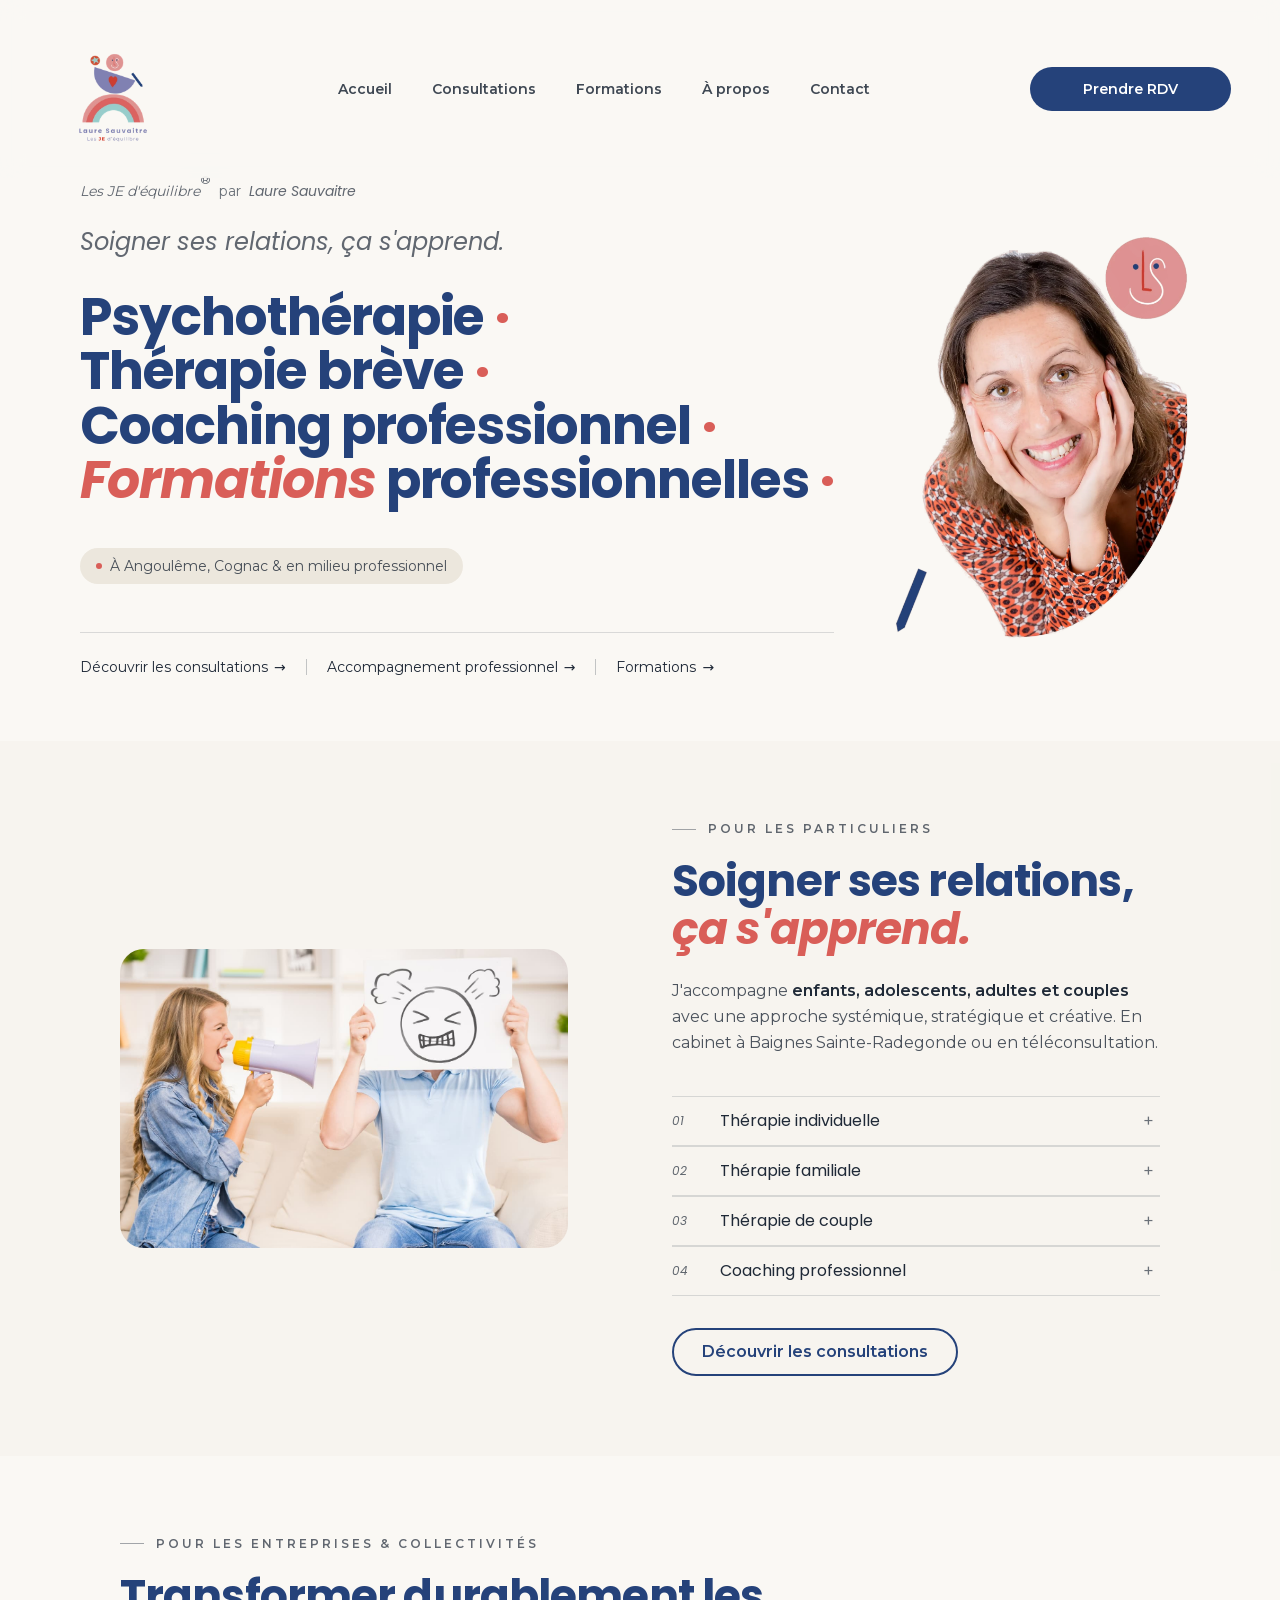
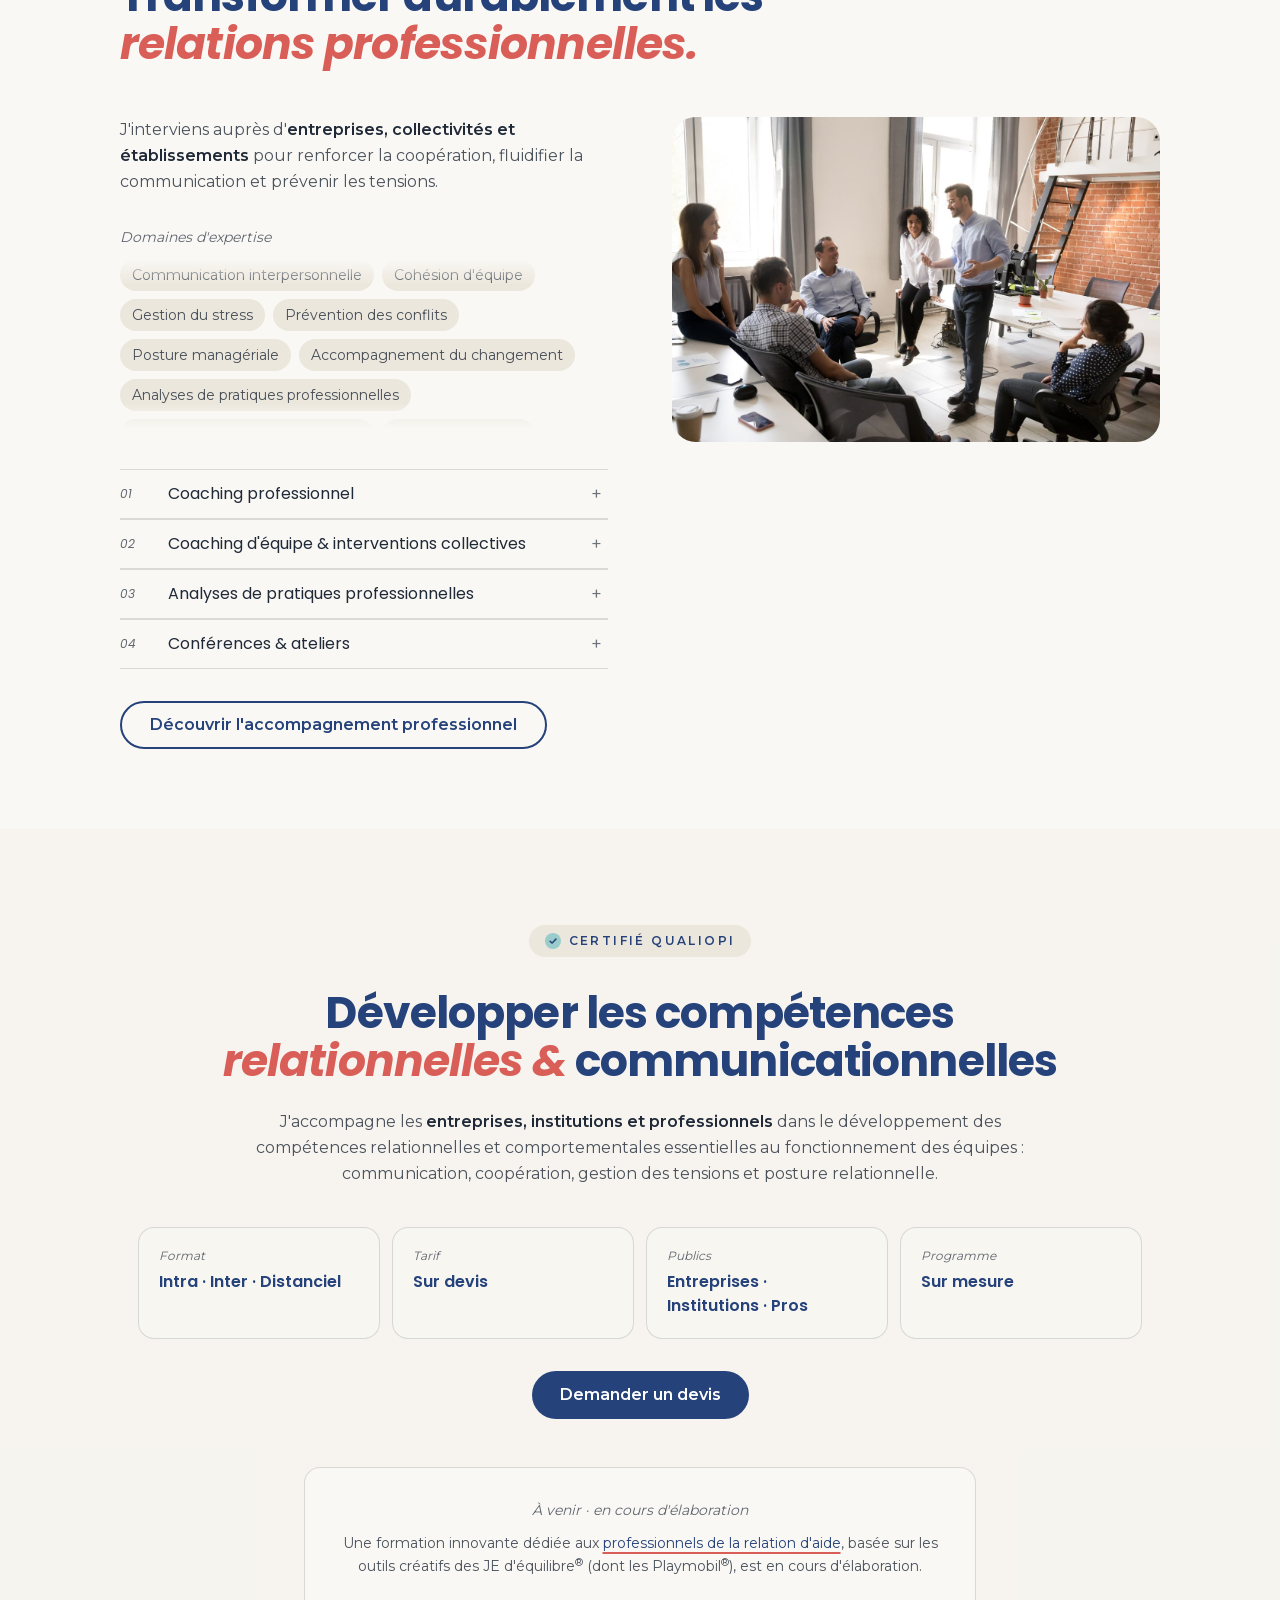
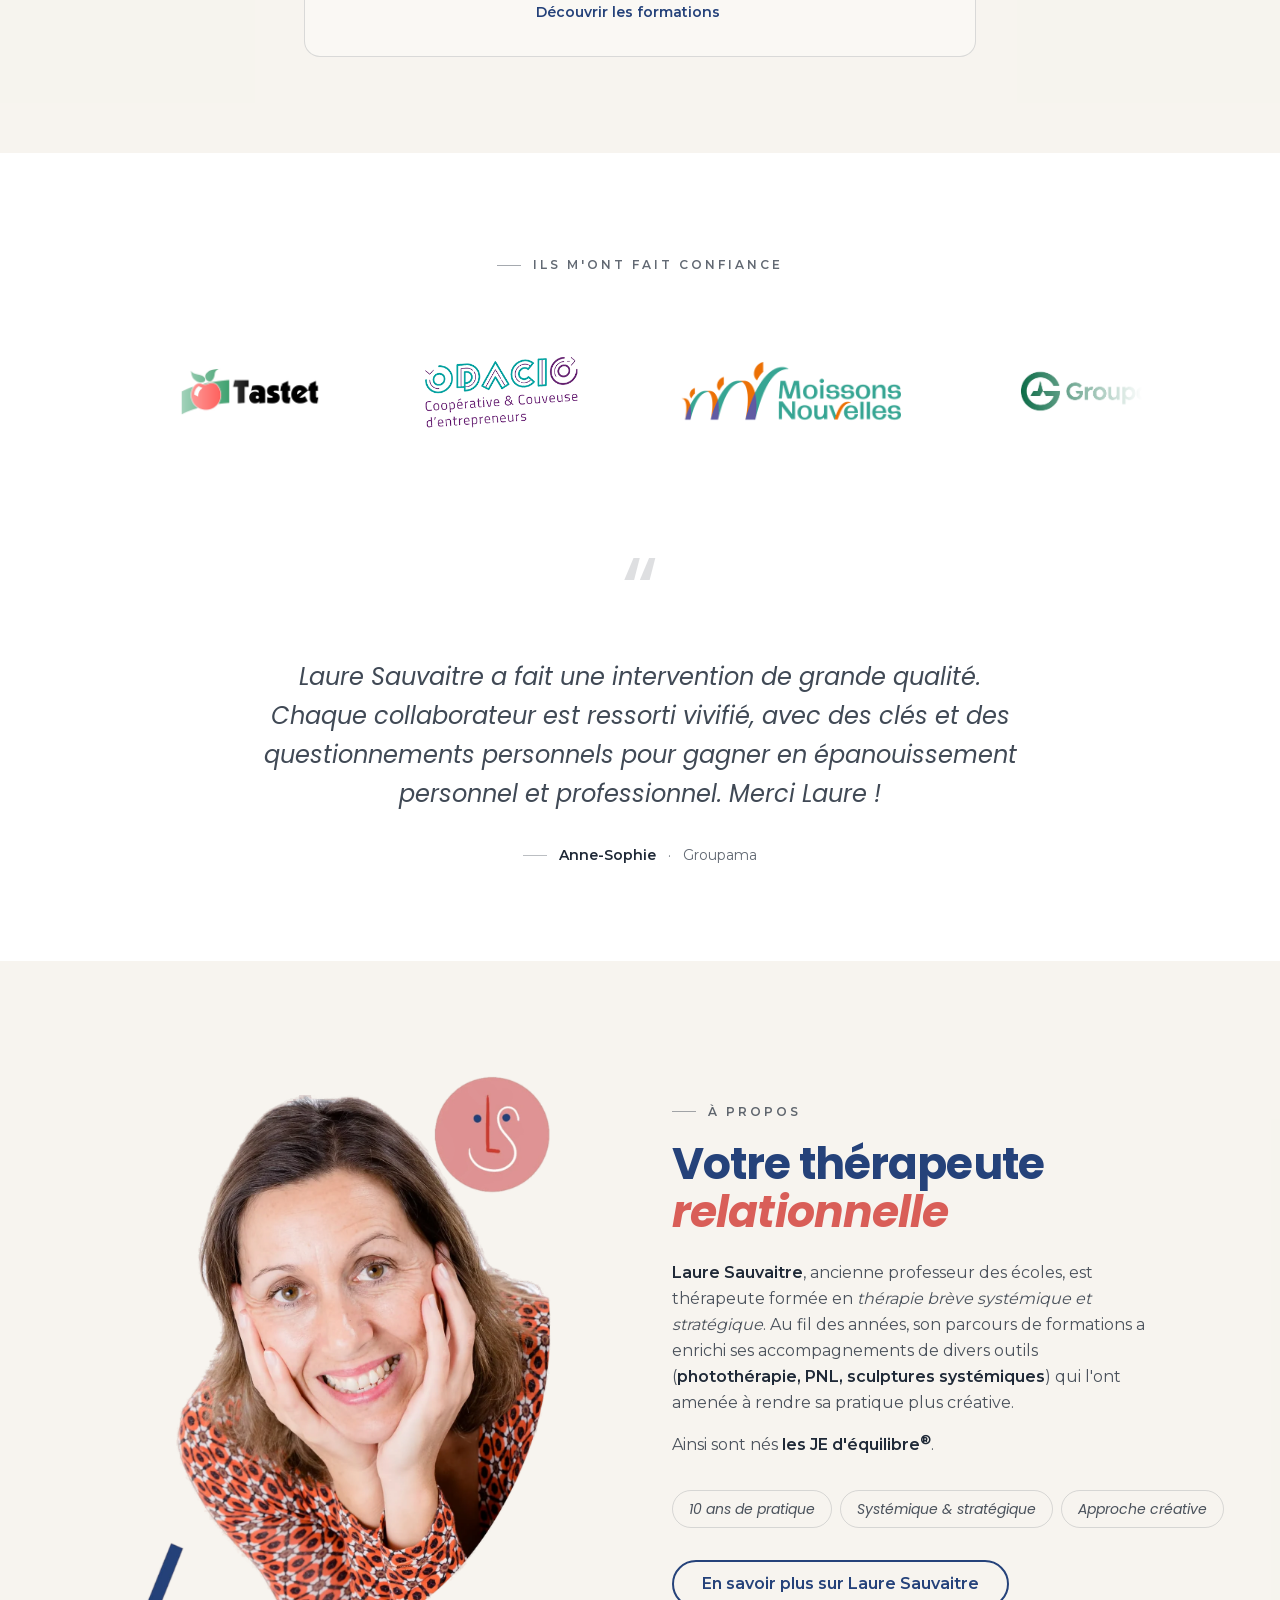
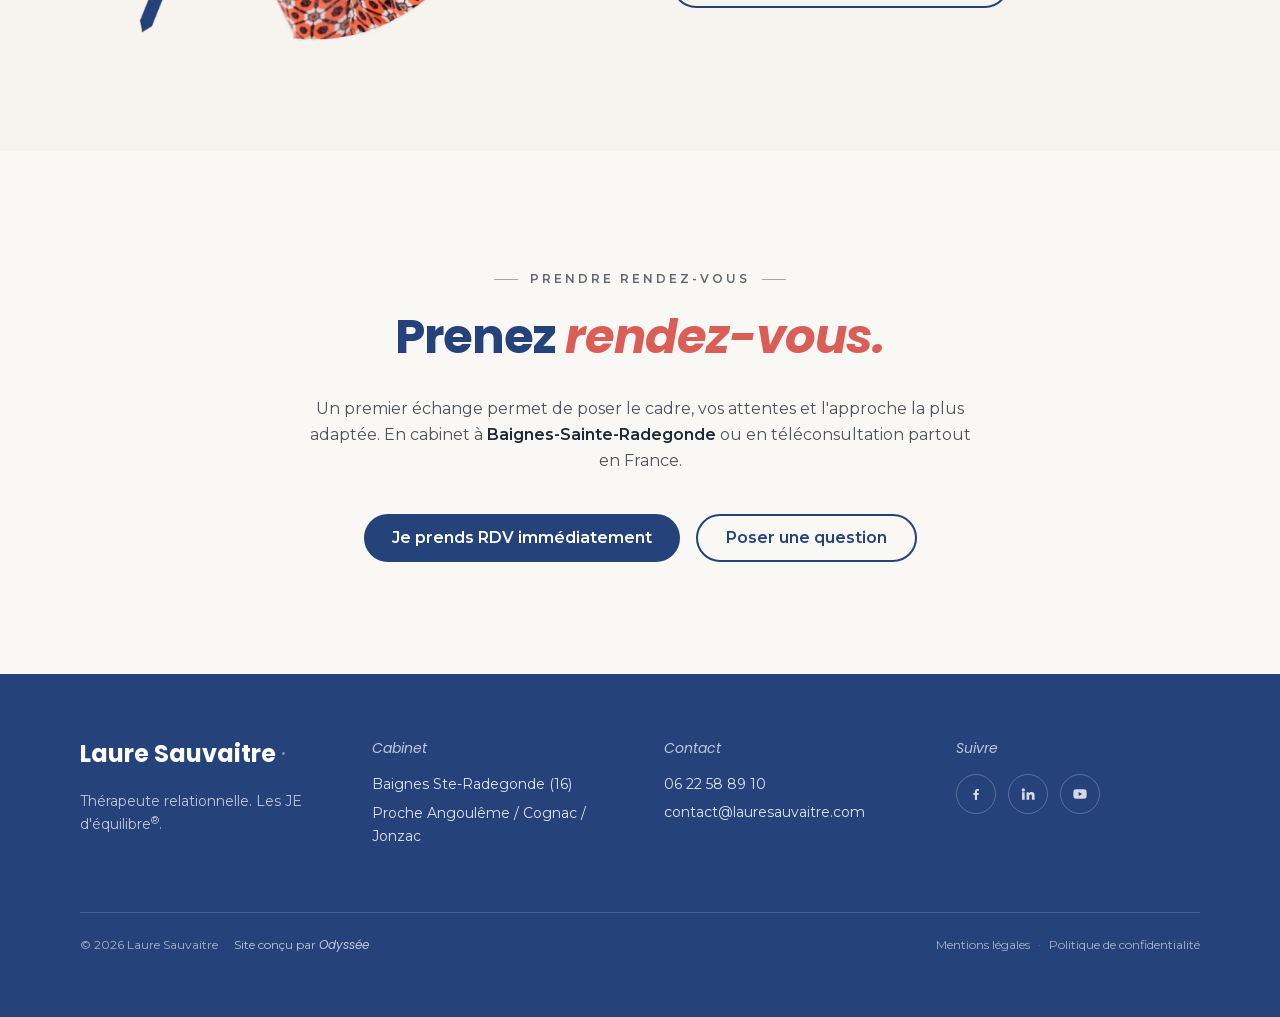
==== index.html @ 85538a30 "seo: fichier clé IndexNow" ====
<!DOCTYPE html><html lang="fr" class="poppins_9fc342ce-module__eHRihq__variable montserrat_749a012d-module__NJFDTW__variable h-full antialiased"><head><meta charSet="utf-8"/><meta name="viewport" content="width=device-width, initial-scale=1"/><link rel="preload" href="/_next/static/media/47fe1b7cd6e6ed85-s.p.0~mcdl10zdfb3.woff2" as="font" crossorigin="" type="font/woff2"/><link rel="preload" href="/_next/static/media/6aac95a85db691f1-s.p.0qkjcfd5a90c2.woff2" as="font" crossorigin="" type="font/woff2"/><link rel="preload" href="/_next/static/media/829ba4228c966254-s.p.0ub.k0om~_-xi.woff2" as="font" crossorigin="" type="font/woff2"/><link rel="preload" href="/_next/static/media/a218039a3287bcfd-s.p.17-1enzs_j91b.woff2" as="font" crossorigin="" type="font/woff2"/><link rel="preload" href="/_next/static/media/b06c83c7cc676c09-s.p.15p9cfi8srt_k.woff2" as="font" crossorigin="" type="font/woff2"/><link rel="preload" href="/_next/static/media/b6620be20ad708dd-s.p.15glw.3ya746x.woff2" as="font" crossorigin="" type="font/woff2"/><link rel="preload" href="/_next/static/media/e2334d715941921e-s.p.12skym0rqknxy.woff2" as="font" crossorigin="" type="font/woff2"/><link rel="preload" href="/_next/static/media/e8f2fbee2754df70-s.p.0fzkl03jw-sdz.woff2" as="font" crossorigin="" type="font/woff2"/><link rel="preload" href="/_next/static/media/edcf447d6990da7e-s.p.0rmnzjlzsvg7u.woff2" as="font" crossorigin="" type="font/woff2"/><link rel="preload" href="/brand/portrait_laure.webp" as="image" fetchPriority="high"/><link rel="preload" as="image" href="/brand/logo.webp"/><link rel="preload" href="/brand/therapie-relationnelle.jpg" as="image"/><link rel="preload" href="/brand/accompagnement-organisations.jpg" as="image"/><link rel="stylesheet" href="/_next/static/chunks/03j0~ttwg0dl2.css" data-precedence="next"/><link rel="preload" as="script" fetchPriority="low" href="/_next/static/chunks/0fs-j4ukcgf19.js"/><script src="/_next/static/chunks/0dgq26a5_oy.a.js" async=""></script><script src="/_next/static/chunks/0oui10gukf8nf.js" async=""></script><script src="/_next/static/chunks/0v9c2uadhpd-i.js" async=""></script><script src="/_next/static/chunks/turbopack-0b0-ab3~8h53w.js" async=""></script><script src="/_next/static/chunks/0v5flgrnk6c1_.js" async=""></script><script src="/_next/static/chunks/0d3shmwh5_nmn.js" async=""></script><meta name="next-size-adjust" content=""/><title>Laure Sauvaitre · Thérapeute relationnelle &amp; coach systémique</title><meta name="description" content="Thérapeute relationnelle, coach systémique et stratégique en Charente (Angoulême, Cognac). Consultations individuelles, couple, famille, coaching et formations Qualiopi."/><meta name="robots" content="index, follow"/><link rel="canonical" href="https://lauresauvaitre.com"/><meta property="og:title" content="Laure Sauvaitre · Thérapeute relationnelle &amp; coach systémique"/><meta property="og:description" content="Thérapeute relationnelle, coach systémique et stratégique en Charente (Angoulême, Cognac). Consultations individuelles, couple, famille, coaching et formations Qualiopi."/><meta property="og:url" content="https://lauresauvaitre.com"/><meta property="og:site_name" content="Laure Sauvaitre"/><meta property="og:locale" content="fr_FR"/><meta property="og:image" content="https://lauresauvaitre.com/og-default.jpg"/><meta property="og:image:width" content="1200"/><meta property="og:image:height" content="630"/><meta property="og:image:alt" content="Laure Sauvaitre, thérapeute relationnelle et coach systémique en Charente"/><meta property="og:type" content="website"/><meta name="twitter:card" content="summary_large_image"/><meta name="twitter:title" content="Laure Sauvaitre · Thérapeute relationnelle &amp; coach systémique"/><meta name="twitter:description" content="Thérapeute relationnelle, coach systémique et stratégique en Charente (Angoulême, Cognac). Consultations individuelles, couple, famille, coaching et formations Qualiopi."/><meta name="twitter:image" content="https://lauresauvaitre.com/og-default.jpg"/><meta name="twitter:image:alt" content="Laure Sauvaitre, thérapeute relationnelle et coach systémique en Charente"/><meta name="twitter:image:width" content="1200"/><meta name="twitter:image:height" content="630"/><link rel="icon" href="/icon.svg?icon.0c11ujt~tflyj.svg" sizes="any" type="image/svg+xml"/><script src="/_next/static/chunks/03~yq9q893hmn.js" noModule=""></script></head><body class="min-h-full flex flex-col font-body text-foreground bg-background"><div hidden=""><!--$--><!--/$--></div><script type="application/ld+json">{"@context":"https://schema.org","@type":"ProfessionalService","@id":"https://lauresauvaitre.com#organization","name":"Laure Sauvaitre","url":"https://lauresauvaitre.com","logo":"https://lauresauvaitre.com/brand/logo.webp","image":"https://lauresauvaitre.com/og-default.jpg","description":"Thérapeute relationnelle, coach systémique et stratégique en Charente (Angoulême, Cognac). Consultations individuelles, couple, famille, coaching et formations Qualiopi.","priceRange":"€€","telephone":"+33622588910","email":"mailto:contact@lauresauvaitre.com","address":{"@type":"PostalAddress","streetAddress":"37 rue du Général de Gaulle","postalCode":"16360","addressLocality":"Baignes-Sainte-Radegonde","addressRegion":"Charente","addressCountry":"FR"},"geo":{"@type":"GeoCoordinates","latitude":45.3889,"longitude":-0.2328},"areaServed":[{"@type":"Place","name":"Charente (16)"},{"@type":"Place","name":"Angoulême"},{"@type":"Place","name":"Cognac"},{"@type":"Place","name":"Jonzac"},{"@type":"Place","name":"Nouvelle-Aquitaine"},{"@type":"Place","name":"France (téléconsultation)"}],"sameAs":["https://www.linkedin.com/in/laure-sauvaitre-4713489b","https://www.facebook.com/lesjedequilibre","https://www.youtube.com/channel/UC7m3uyLe6G8E5Je1PD4fXtQ"],"founder":{"@type":"Person","name":"Laure Sauvaitre","jobTitle":"Thérapeute relationnelle · Coach systémique & stratégique","url":"https://lauresauvaitre.com","image":"https://lauresauvaitre.com/brand/portrait_laure.webp","knowsAbout":["Thérapie systémique et stratégique","Thérapie brève","Thérapie de couple","Thérapie familiale","Coaching d'équipe","Analyse de pratiques professionnelles","Photo-langage","Génogramme","Analyse transactionnelle","Sculptures systémiques","PNL"],"sameAs":["https://www.linkedin.com/in/laure-sauvaitre-4713489b","https://www.facebook.com/lesjedequilibre","https://www.youtube.com/channel/UC7m3uyLe6G8E5Je1PD4fXtQ"],"email":"mailto:contact@lauresauvaitre.com","telephone":"+33622588910","alumniOf":"15 ans professeur des écoles"},"employee":{"@type":"Person","name":"Laure Sauvaitre","jobTitle":"Thérapeute relationnelle · Coach systémique & stratégique","url":"https://lauresauvaitre.com","image":"https://lauresauvaitre.com/brand/portrait_laure.webp","knowsAbout":["Thérapie systémique et stratégique","Thérapie brève","Thérapie de couple","Thérapie familiale","Coaching d'équipe","Analyse de pratiques professionnelles","Photo-langage","Génogramme","Analyse transactionnelle","Sculptures systémiques","PNL"],"sameAs":["https://www.linkedin.com/in/laure-sauvaitre-4713489b","https://www.facebook.com/lesjedequilibre","https://www.youtube.com/channel/UC7m3uyLe6G8E5Je1PD4fXtQ"],"email":"mailto:contact@lauresauvaitre.com","telephone":"+33622588910","alumniOf":"15 ans professeur des écoles"}}</script><header class="sticky top-0 z-40 transition-all duration-300 bg-background/85 backdrop-blur-md"><nav class="mx-auto flex items-center justify-between transition-all duration-300 max-w-[1400px] px-6 md:px-12 py-3 md:py-6 border border-transparent"><a class="inline-flex items-center" aria-label="Accueil Laure Sauvaitre" href="/"><img src="/brand/logo.webp" alt="Laure Sauvaitre" class="w-auto transition-all duration-300 h-16 md:h-32"/></a><ul class="hidden lg:flex items-center gap-10 text-sm text-foreground/85"><li><a class="relative font-semibold hover:text-primary transition-colors after:absolute after:left-0 after:-bottom-1 after:h-[2px] after:w-0 after:bg-primary after:transition-all after:duration-300 hover:after:w-full" href="/">Accueil</a></li><li class="relative"><a class="relative font-semibold hover:text-primary transition-colors after:absolute after:left-0 after:-bottom-1 after:h-[2px] after:w-0 after:bg-primary after:transition-all after:duration-300 hover:after:w-full" aria-haspopup="true" aria-expanded="false" href="/consultations">Consultations</a><div class="absolute left-1/2 -translate-x-1/2 top-full pt-4 transition-all duration-200 opacity-0 -translate-y-1 pointer-events-none"><ul class="min-w-[280px] p-2 rounded-2xl bg-background border border-foreground/10 shadow-[0_12px_32px_-12px_rgba(37,66,122,0.25)]"><li><a class="block px-4 py-3 rounded-xl text-sm font-semibold text-foreground/85 hover:bg-chip/40 hover:text-primary transition-colors" href="/consultations/individuelle">Thérapie individuelle</a></li><li><a class="block px-4 py-3 rounded-xl text-sm font-semibold text-foreground/85 hover:bg-chip/40 hover:text-primary transition-colors" href="/consultations/familiale">Thérapie familiale</a></li><li><a class="block px-4 py-3 rounded-xl text-sm font-semibold text-foreground/85 hover:bg-chip/40 hover:text-primary transition-colors" href="/consultations/couple">Thérapie de couple</a></li><li><a class="block px-4 py-3 rounded-xl text-sm font-semibold text-foreground/85 hover:bg-chip/40 hover:text-primary transition-colors" href="/consultations/coaching">Coaching professionnel</a></li></ul></div></li><li><a class="relative font-semibold hover:text-primary transition-colors after:absolute after:left-0 after:-bottom-1 after:h-[2px] after:w-0 after:bg-primary after:transition-all after:duration-300 hover:after:w-full" href="/formations">Formations</a></li><li><a class="relative font-semibold hover:text-primary transition-colors after:absolute after:left-0 after:-bottom-1 after:h-[2px] after:w-0 after:bg-primary after:transition-all after:duration-300 hover:after:w-full" href="/a-propos">À propos</a></li><li><a class="relative font-semibold hover:text-primary transition-colors after:absolute after:left-0 after:-bottom-1 after:h-[2px] after:w-0 after:bg-primary after:transition-all after:duration-300 hover:after:w-full" href="/contact">Contact</a></li></ul><a href="https://www.ibookthedate.fr/therapeute/16360-baignessteradegonde/laure-sauvaitre" target="_blank" rel="noopener noreferrer" class="group hidden lg:inline-flex items-center justify-center h-11 px-5 md:px-6 rounded-full bg-primary text-white text-sm font-semibold hover:bg-accent-subtle transition-colors"><span aria-hidden="true" class="inline-block w-[1.5em] mr-2 shrink-0"></span>Prendre RDV<span aria-hidden="true" class="inline-block w-[1.5em] ml-2 shrink-0 -translate-x-1 opacity-0 transition-all duration-200 group-hover:translate-x-0 group-hover:opacity-100">→</span></a><button type="button" class="lg:hidden inline-flex items-center justify-center size-11 rounded-full text-foreground hover:bg-foreground/5 transition-colors" aria-label="Ouvrir le menu" aria-expanded="false"><svg viewBox="0 0 24 24" fill="none" stroke="currentColor" stroke-width="2" stroke-linecap="round" class="size-6" aria-hidden="true"><line x1="4" y1="7" x2="20" y2="7"></line><line x1="4" y1="12" x2="20" y2="12"></line><line x1="4" y1="17" x2="20" y2="17"></line></svg></button></nav></header><div class="fixed inset-0 z-50 bg-background transition-opacity duration-300 lg:hidden opacity-0 pointer-events-none" aria-hidden="true"><div class="flex flex-col h-full px-6 pt-4 pb-10 overflow-y-auto"><div class="flex items-center justify-between"><a class="inline-flex items-center" aria-label="Accueil Laure Sauvaitre" href="/"><img src="/brand/logo.webp" alt="Laure Sauvaitre" class="h-16 w-auto"/></a><button type="button" class="inline-flex items-center justify-center size-11 rounded-full text-foreground hover:bg-foreground/5 transition-colors" aria-label="Fermer le menu"><svg viewBox="0 0 24 24" fill="none" stroke="currentColor" stroke-width="2" stroke-linecap="round" class="size-6" aria-hidden="true"><line x1="6" y1="6" x2="18" y2="18"></line><line x1="6" y1="18" x2="18" y2="6"></line></svg></button></div><ul class="mt-12 flex flex-col gap-5"><li><a class="font-heading text-3xl text-foreground hover:text-primary transition-colors" href="/">Accueil</a></li><li><button type="button" class="w-full flex items-center justify-between font-heading text-3xl text-foreground hover:text-primary transition-colors" aria-expanded="false">Consultations<span aria-hidden="true" class="text-2xl transition-transform duration-200 ">+</span></button><div class="overflow-hidden transition-all duration-300 max-h-0"><ul class="pl-3 flex flex-col gap-3 border-l-2 border-foreground/15"><li><a class="block pl-4 text-base italic text-foreground/70 hover:text-primary transition-colors" href="/consultations">Toutes les consultations</a></li><li><a class="block pl-4 text-lg text-foreground hover:text-primary transition-colors" href="/consultations/individuelle">Thérapie individuelle</a></li><li><a class="block pl-4 text-lg text-foreground hover:text-primary transition-colors" href="/consultations/familiale">Thérapie familiale</a></li><li><a class="block pl-4 text-lg text-foreground hover:text-primary transition-colors" href="/consultations/couple">Thérapie de couple</a></li><li><a class="block pl-4 text-lg text-foreground hover:text-primary transition-colors" href="/consultations/coaching">Coaching professionnel</a></li></ul></div></li><li><a class="font-heading text-3xl text-foreground hover:text-primary transition-colors" href="/formations">Formations</a></li><li><a class="font-heading text-3xl text-foreground hover:text-primary transition-colors" href="/a-propos">À propos</a></li><li><a class="font-heading text-3xl text-foreground hover:text-primary transition-colors" href="/contact">Contact</a></li></ul><a href="https://www.ibookthedate.fr/therapeute/16360-baignessteradegonde/laure-sauvaitre" target="_blank" rel="noopener noreferrer" class="mt-auto inline-flex items-center justify-center h-14 px-7 rounded-full bg-primary text-white font-semibold hover:bg-accent-subtle transition-colors">Prendre RDV</a></div></div><main class="flex-1 flex flex-col"><section class="relative"><div class="mx-auto max-w-[1400px] px-6 md:px-16 lg:px-20 pt-6 md:pt-0 pb-12 md:pb-16 grid gap-10 md:gap-12 md:grid-cols-[1.25fr_1fr] md:items-center"><div class="flex flex-col text-center md:text-left"><p class="italic text-sm text-foreground/70">Les JE d&#x27;équilibre<sup class="not-italic text-xs align-super">®</sup><span class="mx-2 text-foreground/65 not-italic">par</span><span class="font-heading">Laure Sauvaitre</span></p><p class="mt-6 italic font-heading text-xl md:text-2xl text-foreground/70 leading-snug">Soigner ses relations, ça s&#x27;apprend.</p><h1 class="mt-8 font-heading font-bold text-primary text-[2rem] md:text-[2.75rem] lg:text-[3.25rem] leading-[1.05] tracking-[-0.02em]">Psychothérapie<span class="text-accent-warm"> · </span><span class="md:whitespace-nowrap">Thérapie brève</span><span class="text-accent-warm"> · </span><span class="md:whitespace-nowrap">Coaching professionnel</span><span class="text-accent-warm"> · </span><span class="md:whitespace-nowrap"><em class="italic text-accent-warm">Formations</em> <!-- -->professionnelles<span class="text-accent-warm"> ·</span></span></h1><div class="mt-10"><span class="inline-flex items-center gap-2 px-4 py-2 rounded-full bg-chip text-foreground/80 text-sm"><span aria-hidden="true" class="size-1.5 rounded-full bg-accent-warm"></span>À Angoulême, Cognac &amp; en milieu professionnel</span></div><div class="md:hidden mt-10"><div class="relative aspect-[3/4] w-full mx-auto md:mx-0 rounded-3xl overflow-hidden max-w-[260px]"><img src="/brand/portrait_laure.webp" alt="Laure Sauvaitre, thérapeute relationnelle et coach systémique" fetchPriority="high" class="absolute inset-0 h-full w-full object-cover"/></div></div><div class="mt-12 border-t border-foreground/15"></div><div class="md:hidden mt-6 grid gap-3 text-left"><a class="group flex items-center justify-between gap-4 px-5 py-4 rounded-2xl bg-accent-soft/15 hover:bg-accent-soft/25 transition-colors" href="/consultations"><div class="flex items-center gap-3"><span aria-hidden="true" class="shrink-0 size-2 rounded-full bg-accent-warm"></span><div><p class="font-semibold text-foreground">Consultations</p><p class="text-xs text-foreground/70 mt-0.5">Individuelle, couple, famille</p></div></div><span aria-hidden="true" class="text-primary text-lg inline-block overflow-hidden max-w-0 -translate-x-1 opacity-0 transition-all duration-200 group-hover:max-w-[1.5em] group-hover:opacity-100 group-hover:translate-x-0">→</span></a><a class="group flex items-center justify-between gap-4 px-5 py-4 rounded-2xl bg-accent-fresh/15 hover:bg-accent-fresh/25 transition-colors" href="/consultations/coaching"><div class="flex items-center gap-3"><span aria-hidden="true" class="shrink-0 size-2 rounded-full bg-accent-subtle"></span><div><p class="font-semibold text-foreground">Accompagnement pro</p><p class="text-xs text-foreground/70 mt-0.5">Coaching systémique &amp; stratégique</p></div></div><span aria-hidden="true" class="text-primary text-lg inline-block overflow-hidden max-w-0 -translate-x-1 opacity-0 transition-all duration-200 group-hover:max-w-[1.5em] group-hover:opacity-100 group-hover:translate-x-0">→</span></a><a class="group flex items-center justify-between gap-4 px-5 py-4 rounded-2xl bg-accent-subtle/15 hover:bg-accent-subtle/25 transition-colors" href="/formations"><div class="flex items-center gap-3"><span aria-hidden="true" class="shrink-0 size-2 rounded-full bg-accent-warm"></span><div><p class="font-semibold text-foreground">Formations professionnelles</p><p class="text-xs text-foreground/70 mt-0.5">Entreprises &amp; institutions · Qualiopi</p></div></div><span aria-hidden="true" class="text-primary text-lg inline-block overflow-hidden max-w-0 -translate-x-1 opacity-0 transition-all duration-200 group-hover:max-w-[1.5em] group-hover:opacity-100 group-hover:translate-x-0">→</span></a></div><ul class="hidden md:flex mt-6 md:flex-nowrap md:justify-start items-center gap-x-5 text-sm"><li><a class="group inline-flex items-center gap-1.5 whitespace-nowrap text-foreground hover:text-accent-warm transition-colors" href="/consultations">Découvrir les consultations<span aria-hidden="true" class="transition-transform group-hover:translate-x-1">→</span></a></li><li aria-hidden="true" class="w-px h-4 bg-foreground/25 self-center"></li><li><a class="group inline-flex items-center gap-1.5 whitespace-nowrap text-foreground hover:text-accent-warm transition-colors" href="/consultations/coaching">Accompagnement professionnel<span aria-hidden="true" class="transition-transform group-hover:translate-x-1">→</span></a></li><li aria-hidden="true" class="w-px h-4 bg-foreground/25 self-center"></li><li><a class="group inline-flex items-center gap-1.5 whitespace-nowrap text-foreground hover:text-accent-warm transition-colors" href="/formations">Formations<span aria-hidden="true" class="transition-transform group-hover:translate-x-1">→</span></a></li></ul></div><div class="relative aspect-[3/4] w-full mx-auto md:mx-0 rounded-3xl overflow-hidden hidden md:block md:mt-4 max-w-md"><img src="/brand/portrait_laure.webp" alt="Laure Sauvaitre, thérapeute relationnelle et coach systémique" fetchPriority="high" class="absolute inset-0 h-full w-full object-cover"/></div></div></section><section class="py-16 md:py-20 bg-chip/25"><div class="mx-auto max-w-[1200px] px-6 md:px-16 lg:px-20 grid gap-12 md:gap-16 md:grid-cols-2 md:items-center"><div class="relative aspect-[3/2] w-full max-w-md mx-auto md:mx-0 rounded-3xl overflow-hidden order-2 md:order-1"><img src="/brand/therapie-relationnelle.jpg" alt="Illustration d&#x27;une thérapie relationnelle, accompagnement à l&#x27;écoute et au lien" class="absolute inset-0 h-full w-full object-cover"/></div><div class="order-1 md:order-2"><p class="flex items-center gap-3 text-xs tracking-[0.25em] uppercase text-foreground/70 font-semibold"><span aria-hidden="true" class="h-px w-6 bg-foreground/40"></span>Pour les particuliers</p><h2 class="mt-5 font-heading font-bold text-primary text-[2rem] md:text-[2.25rem] lg:text-[2.75rem] leading-[1.1] tracking-[-0.02em]">Soigner ses relations,<br/><em class="italic text-accent-warm">ça s&#x27;apprend.</em></h2><p class="mt-6 text-sm md:text-base text-foreground/80 leading-relaxed">J&#x27;accompagne<!-- --> <strong class="font-semibold text-foreground">enfants, adolescents, adultes et couples</strong> <!-- -->avec une approche systémique, stratégique et créative. En cabinet à Baignes Sainte-Radegonde ou en téléconsultation.</p><ul class="mt-10"><li><details name="consultations-accordion" class="group border-b border-foreground/15 first:border-t transition-all duration-200 open:bg-background open:rounded-xl md:open:-mx-3 md:open:px-3 open:shadow-[0_8px_24px_-12px_rgba(37,66,122,0.2)] open:border-transparent"><summary class="flex items-center gap-4 py-3 md:px-3 md:-mx-3 cursor-pointer select-none list-none transition-all duration-200 rounded-xl hover:-translate-y-0.5 hover:shadow-[0_8px_24px_-12px_rgba(37,66,122,0.25)] hover:bg-background hover:border-transparent group-open:mx-0 group-open:px-0 group-open:translate-y-0 group-open:shadow-none group-open:bg-transparent [&amp;::-webkit-details-marker]:hidden"><span class="italic font-heading text-xs text-foreground/70 shrink-0 w-8">01</span><span class="flex-1 font-heading text-sm md:text-base text-foreground group-hover:text-accent-warm group-open:text-accent-warm transition-colors">Thérapie individuelle</span><span aria-hidden="true" class="shrink-0 size-6 flex items-center justify-center text-foreground/65 text-lg leading-none group-open:rotate-45 group-open:text-accent-warm transition-transform duration-200">+</span></summary><div class="pl-11 pr-3 pb-5 pt-1"><p class="text-sm text-foreground/75 leading-relaxed">Un espace pour explorer vos ressentis, dénouer vos blocages et retrouver un équilibre intérieur. Pour enfants, adolescents et adultes.</p><a class="group/cta relative mt-4 inline-flex items-center text-sm font-semibold text-primary hover:text-accent-warm transition-colors pr-6" href="/consultations/individuelle"><span class="md:transition-transform md:duration-200 md:group-hover/cta:-translate-x-2">En savoir plus</span><span aria-hidden="true" class="hidden md:block absolute right-0 -translate-x-1 opacity-0 transition-all duration-200 group-hover/cta:translate-x-0 group-hover/cta:opacity-100">→</span></a></div></details></li><li><details name="consultations-accordion" class="group border-b border-foreground/15 first:border-t transition-all duration-200 open:bg-background open:rounded-xl md:open:-mx-3 md:open:px-3 open:shadow-[0_8px_24px_-12px_rgba(37,66,122,0.2)] open:border-transparent"><summary class="flex items-center gap-4 py-3 md:px-3 md:-mx-3 cursor-pointer select-none list-none transition-all duration-200 rounded-xl hover:-translate-y-0.5 hover:shadow-[0_8px_24px_-12px_rgba(37,66,122,0.25)] hover:bg-background hover:border-transparent group-open:mx-0 group-open:px-0 group-open:translate-y-0 group-open:shadow-none group-open:bg-transparent [&amp;::-webkit-details-marker]:hidden"><span class="italic font-heading text-xs text-foreground/70 shrink-0 w-8">02</span><span class="flex-1 font-heading text-sm md:text-base text-foreground group-hover:text-accent-warm group-open:text-accent-warm transition-colors">Thérapie familiale</span><span aria-hidden="true" class="shrink-0 size-6 flex items-center justify-center text-foreground/65 text-lg leading-none group-open:rotate-45 group-open:text-accent-warm transition-transform duration-200">+</span></summary><div class="pl-11 pr-3 pb-5 pt-1"><p class="text-sm text-foreground/75 leading-relaxed">Comprendre les dynamiques à l&#x27;œuvre dans votre famille et construire ensemble de nouvelles manières de communiquer, d&#x27;écouter, d&#x27;habiter les liens.</p><a class="group/cta relative mt-4 inline-flex items-center text-sm font-semibold text-primary hover:text-accent-warm transition-colors pr-6" href="/consultations/familiale"><span class="md:transition-transform md:duration-200 md:group-hover/cta:-translate-x-2">En savoir plus</span><span aria-hidden="true" class="hidden md:block absolute right-0 -translate-x-1 opacity-0 transition-all duration-200 group-hover/cta:translate-x-0 group-hover/cta:opacity-100">→</span></a></div></details></li><li><details name="consultations-accordion" class="group border-b border-foreground/15 first:border-t transition-all duration-200 open:bg-background open:rounded-xl md:open:-mx-3 md:open:px-3 open:shadow-[0_8px_24px_-12px_rgba(37,66,122,0.2)] open:border-transparent"><summary class="flex items-center gap-4 py-3 md:px-3 md:-mx-3 cursor-pointer select-none list-none transition-all duration-200 rounded-xl hover:-translate-y-0.5 hover:shadow-[0_8px_24px_-12px_rgba(37,66,122,0.25)] hover:bg-background hover:border-transparent group-open:mx-0 group-open:px-0 group-open:translate-y-0 group-open:shadow-none group-open:bg-transparent [&amp;::-webkit-details-marker]:hidden"><span class="italic font-heading text-xs text-foreground/70 shrink-0 w-8">03</span><span class="flex-1 font-heading text-sm md:text-base text-foreground group-hover:text-accent-warm group-open:text-accent-warm transition-colors">Thérapie de couple</span><span aria-hidden="true" class="shrink-0 size-6 flex items-center justify-center text-foreground/65 text-lg leading-none group-open:rotate-45 group-open:text-accent-warm transition-transform duration-200">+</span></summary><div class="pl-11 pr-3 pb-5 pt-1"><p class="text-sm text-foreground/75 leading-relaxed">Retrouver compréhension mutuelle, dépasser les conflits récurrents et bâtir un nouvel équilibre à deux, dans le respect de ce que chacun est.</p><a class="group/cta relative mt-4 inline-flex items-center text-sm font-semibold text-primary hover:text-accent-warm transition-colors pr-6" href="/consultations/couple"><span class="md:transition-transform md:duration-200 md:group-hover/cta:-translate-x-2">En savoir plus</span><span aria-hidden="true" class="hidden md:block absolute right-0 -translate-x-1 opacity-0 transition-all duration-200 group-hover/cta:translate-x-0 group-hover/cta:opacity-100">→</span></a></div></details></li><li><details name="consultations-accordion" class="group border-b border-foreground/15 first:border-t transition-all duration-200 open:bg-background open:rounded-xl md:open:-mx-3 md:open:px-3 open:shadow-[0_8px_24px_-12px_rgba(37,66,122,0.2)] open:border-transparent"><summary class="flex items-center gap-4 py-3 md:px-3 md:-mx-3 cursor-pointer select-none list-none transition-all duration-200 rounded-xl hover:-translate-y-0.5 hover:shadow-[0_8px_24px_-12px_rgba(37,66,122,0.25)] hover:bg-background hover:border-transparent group-open:mx-0 group-open:px-0 group-open:translate-y-0 group-open:shadow-none group-open:bg-transparent [&amp;::-webkit-details-marker]:hidden"><span class="italic font-heading text-xs text-foreground/70 shrink-0 w-8">04</span><span class="flex-1 font-heading text-sm md:text-base text-foreground group-hover:text-accent-warm group-open:text-accent-warm transition-colors">Coaching professionnel</span><span aria-hidden="true" class="shrink-0 size-6 flex items-center justify-center text-foreground/65 text-lg leading-none group-open:rotate-45 group-open:text-accent-warm transition-transform duration-200">+</span></summary><div class="pl-11 pr-3 pb-5 pt-1"><p class="text-sm text-foreground/75 leading-relaxed">Un accompagnement court et orienté solutions pour clarifier une situation, prendre une décision ou sortir d&#x27;un blocage professionnel ou personnel.</p><a class="group/cta relative mt-4 inline-flex items-center text-sm font-semibold text-primary hover:text-accent-warm transition-colors pr-6" href="/consultations/coaching"><span class="md:transition-transform md:duration-200 md:group-hover/cta:-translate-x-2">En savoir plus</span><span aria-hidden="true" class="hidden md:block absolute right-0 -translate-x-1 opacity-0 transition-all duration-200 group-hover/cta:translate-x-0 group-hover/cta:opacity-100">→</span></a></div></details></li></ul><a class="group relative mt-8 inline-flex h-12 items-center justify-center px-7 rounded-full border-2 border-primary text-primary font-semibold hover:bg-primary hover:text-white transition-colors" href="/consultations"><span class="md:transition-transform md:duration-200 md:group-hover:-translate-x-2">Découvrir les consultations</span><span aria-hidden="true" class="hidden md:block absolute right-4 -translate-x-1 opacity-0 transition-all duration-200 group-hover:translate-x-0 group-hover:opacity-100">→</span></a></div></div></section><section class="py-16 md:py-20"><div class="mx-auto max-w-[1200px] px-6 md:px-16 lg:px-20"><p class="flex items-center gap-3 text-xs tracking-[0.25em] uppercase text-foreground/70 font-semibold"><span aria-hidden="true" class="h-px w-6 bg-foreground/40"></span>Pour les entreprises &amp; collectivités</p><h2 class="mt-5 font-heading font-bold text-primary text-[2rem] md:text-[2.25rem] lg:text-[2.75rem] leading-[1.1] tracking-[-0.02em] max-w-5xl">Transformer durablement les<br/><em class="italic text-accent-warm">relations professionnelles.</em></h2><div class="mt-12 grid gap-12 md:gap-16 md:grid-cols-2 md:items-start"><div><p class="text-sm md:text-base text-foreground/80 leading-relaxed">J&#x27;interviens auprès d&#x27;<strong class="font-semibold text-foreground">entreprises, collectivités et établissements</strong> <!-- -->pour renforcer la coopération, fluidifier la communication et prévenir les tensions.</p><p class="mt-8 italic text-sm text-foreground/70">Domaines d&#x27;expertise</p><div class="relative mt-3 h-[170px] overflow-hidden" style="mask-image:linear-gradient(to bottom, transparent 0%, black 15%, black 85%, transparent 100%);-webkit-mask-image:linear-gradient(to bottom, transparent 0%, black 15%, black 85%, transparent 100%)"><div data-scroll-up="true" class="flex flex-col gap-2 hover:[animation-play-state:paused]" style="animation:scroll-up-loop 28s linear infinite"><ul class="flex flex-wrap gap-2" aria-hidden="false"><li class="px-3 py-1.5 rounded-full bg-chip text-xs md:text-sm text-foreground/80 whitespace-nowrap">Communication interpersonnelle</li><li class="px-3 py-1.5 rounded-full bg-chip text-xs md:text-sm text-foreground/80 whitespace-nowrap">Cohésion d&#x27;équipe</li><li class="px-3 py-1.5 rounded-full bg-chip text-xs md:text-sm text-foreground/80 whitespace-nowrap">Gestion du stress</li><li class="px-3 py-1.5 rounded-full bg-chip text-xs md:text-sm text-foreground/80 whitespace-nowrap">Prévention des conflits</li><li class="px-3 py-1.5 rounded-full bg-chip text-xs md:text-sm text-foreground/80 whitespace-nowrap">Posture managériale</li><li class="px-3 py-1.5 rounded-full bg-chip text-xs md:text-sm text-foreground/80 whitespace-nowrap">Accompagnement du changement</li><li class="px-3 py-1.5 rounded-full bg-chip text-xs md:text-sm text-foreground/80 whitespace-nowrap">Analyses de pratiques professionnelles</li></ul><ul class="flex flex-wrap gap-2" aria-hidden="true"><li class="px-3 py-1.5 rounded-full bg-chip text-xs md:text-sm text-foreground/80 whitespace-nowrap">Communication interpersonnelle</li><li class="px-3 py-1.5 rounded-full bg-chip text-xs md:text-sm text-foreground/80 whitespace-nowrap">Cohésion d&#x27;équipe</li><li class="px-3 py-1.5 rounded-full bg-chip text-xs md:text-sm text-foreground/80 whitespace-nowrap">Gestion du stress</li><li class="px-3 py-1.5 rounded-full bg-chip text-xs md:text-sm text-foreground/80 whitespace-nowrap">Prévention des conflits</li><li class="px-3 py-1.5 rounded-full bg-chip text-xs md:text-sm text-foreground/80 whitespace-nowrap">Posture managériale</li><li class="px-3 py-1.5 rounded-full bg-chip text-xs md:text-sm text-foreground/80 whitespace-nowrap">Accompagnement du changement</li><li class="px-3 py-1.5 rounded-full bg-chip text-xs md:text-sm text-foreground/80 whitespace-nowrap">Analyses de pratiques professionnelles</li></ul><ul class="flex flex-wrap gap-2" aria-hidden="true"><li class="px-3 py-1.5 rounded-full bg-chip text-xs md:text-sm text-foreground/80 whitespace-nowrap">Communication interpersonnelle</li><li class="px-3 py-1.5 rounded-full bg-chip text-xs md:text-sm text-foreground/80 whitespace-nowrap">Cohésion d&#x27;équipe</li><li class="px-3 py-1.5 rounded-full bg-chip text-xs md:text-sm text-foreground/80 whitespace-nowrap">Gestion du stress</li><li class="px-3 py-1.5 rounded-full bg-chip text-xs md:text-sm text-foreground/80 whitespace-nowrap">Prévention des conflits</li><li class="px-3 py-1.5 rounded-full bg-chip text-xs md:text-sm text-foreground/80 whitespace-nowrap">Posture managériale</li><li class="px-3 py-1.5 rounded-full bg-chip text-xs md:text-sm text-foreground/80 whitespace-nowrap">Accompagnement du changement</li><li class="px-3 py-1.5 rounded-full bg-chip text-xs md:text-sm text-foreground/80 whitespace-nowrap">Analyses de pratiques professionnelles</li></ul></div></div><ul class="mt-10"><li><details name="pro-accordion" class="group border-b border-foreground/15 first:border-t transition-all duration-200 open:bg-background open:rounded-xl md:open:-mx-3 md:open:px-3 open:shadow-[0_8px_24px_-12px_rgba(37,66,122,0.2)] open:border-transparent"><summary class="flex items-center gap-4 py-3 md:px-3 md:-mx-3 cursor-pointer select-none list-none transition-all duration-200 rounded-xl hover:-translate-y-0.5 hover:shadow-[0_8px_24px_-12px_rgba(37,66,122,0.25)] hover:bg-background hover:border-transparent group-open:mx-0 group-open:px-0 group-open:translate-y-0 group-open:shadow-none group-open:bg-transparent [&amp;::-webkit-details-marker]:hidden"><span class="italic font-heading text-xs text-foreground/70 shrink-0 w-8">01</span><span class="flex-1 font-heading text-sm md:text-base text-foreground group-hover:text-accent-warm group-open:text-accent-warm transition-colors">Coaching professionnel</span><span aria-hidden="true" class="shrink-0 size-6 flex items-center justify-center text-foreground/65 text-lg leading-none group-open:rotate-45 group-open:text-accent-warm transition-transform duration-200">+</span></summary><div class="pl-11 pr-3 pb-5 pt-1"><p class="text-sm text-foreground/75 leading-relaxed">Accompagnement court et ciblé pour dirigeants et managers face à un enjeu relationnel, une transition ou une prise de décision.</p><a class="group/cta relative mt-4 inline-flex items-center text-sm font-semibold text-primary hover:text-accent-warm transition-colors pr-6" href="/consultations/coaching"><span class="md:transition-transform md:duration-200 md:group-hover/cta:-translate-x-2">En savoir plus</span><span aria-hidden="true" class="hidden md:block absolute right-0 -translate-x-1 opacity-0 transition-all duration-200 group-hover/cta:translate-x-0 group-hover/cta:opacity-100">→</span></a></div></details></li><li><details name="pro-accordion" class="group border-b border-foreground/15 first:border-t transition-all duration-200 open:bg-background open:rounded-xl md:open:-mx-3 md:open:px-3 open:shadow-[0_8px_24px_-12px_rgba(37,66,122,0.2)] open:border-transparent"><summary class="flex items-center gap-4 py-3 md:px-3 md:-mx-3 cursor-pointer select-none list-none transition-all duration-200 rounded-xl hover:-translate-y-0.5 hover:shadow-[0_8px_24px_-12px_rgba(37,66,122,0.25)] hover:bg-background hover:border-transparent group-open:mx-0 group-open:px-0 group-open:translate-y-0 group-open:shadow-none group-open:bg-transparent [&amp;::-webkit-details-marker]:hidden"><span class="italic font-heading text-xs text-foreground/70 shrink-0 w-8">02</span><span class="flex-1 font-heading text-sm md:text-base text-foreground group-hover:text-accent-warm group-open:text-accent-warm transition-colors">Coaching d&#x27;équipe &amp; interventions collectives</span><span aria-hidden="true" class="shrink-0 size-6 flex items-center justify-center text-foreground/65 text-lg leading-none group-open:rotate-45 group-open:text-accent-warm transition-transform duration-200">+</span></summary><div class="pl-11 pr-3 pb-5 pt-1"><p class="text-sm text-foreground/75 leading-relaxed">Interventions sur site pour renforcer la cohésion, dénouer un conflit ou accompagner une transformation organisationnelle.</p><a class="group/cta relative mt-4 inline-flex items-center text-sm font-semibold text-primary hover:text-accent-warm transition-colors pr-6" href="/formations"><span class="md:transition-transform md:duration-200 md:group-hover/cta:-translate-x-2">En savoir plus</span><span aria-hidden="true" class="hidden md:block absolute right-0 -translate-x-1 opacity-0 transition-all duration-200 group-hover/cta:translate-x-0 group-hover/cta:opacity-100">→</span></a></div></details></li><li><details name="pro-accordion" class="group border-b border-foreground/15 first:border-t transition-all duration-200 open:bg-background open:rounded-xl md:open:-mx-3 md:open:px-3 open:shadow-[0_8px_24px_-12px_rgba(37,66,122,0.2)] open:border-transparent"><summary class="flex items-center gap-4 py-3 md:px-3 md:-mx-3 cursor-pointer select-none list-none transition-all duration-200 rounded-xl hover:-translate-y-0.5 hover:shadow-[0_8px_24px_-12px_rgba(37,66,122,0.25)] hover:bg-background hover:border-transparent group-open:mx-0 group-open:px-0 group-open:translate-y-0 group-open:shadow-none group-open:bg-transparent [&amp;::-webkit-details-marker]:hidden"><span class="italic font-heading text-xs text-foreground/70 shrink-0 w-8">03</span><span class="flex-1 font-heading text-sm md:text-base text-foreground group-hover:text-accent-warm group-open:text-accent-warm transition-colors">Analyses de pratiques professionnelles</span><span aria-hidden="true" class="shrink-0 size-6 flex items-center justify-center text-foreground/65 text-lg leading-none group-open:rotate-45 group-open:text-accent-warm transition-transform duration-200">+</span></summary><div class="pl-11 pr-3 pb-5 pt-1"><p class="text-sm text-foreground/75 leading-relaxed">Espace régulier de mise en mots et de recul pour les équipes soignantes, éducatives, sociales ou managériales.</p><a class="group/cta relative mt-4 inline-flex items-center text-sm font-semibold text-primary hover:text-accent-warm transition-colors pr-6" href="/formations"><span class="md:transition-transform md:duration-200 md:group-hover/cta:-translate-x-2">En savoir plus</span><span aria-hidden="true" class="hidden md:block absolute right-0 -translate-x-1 opacity-0 transition-all duration-200 group-hover/cta:translate-x-0 group-hover/cta:opacity-100">→</span></a></div></details></li><li><details name="pro-accordion" class="group border-b border-foreground/15 first:border-t transition-all duration-200 open:bg-background open:rounded-xl md:open:-mx-3 md:open:px-3 open:shadow-[0_8px_24px_-12px_rgba(37,66,122,0.2)] open:border-transparent"><summary class="flex items-center gap-4 py-3 md:px-3 md:-mx-3 cursor-pointer select-none list-none transition-all duration-200 rounded-xl hover:-translate-y-0.5 hover:shadow-[0_8px_24px_-12px_rgba(37,66,122,0.25)] hover:bg-background hover:border-transparent group-open:mx-0 group-open:px-0 group-open:translate-y-0 group-open:shadow-none group-open:bg-transparent [&amp;::-webkit-details-marker]:hidden"><span class="italic font-heading text-xs text-foreground/70 shrink-0 w-8">04</span><span class="flex-1 font-heading text-sm md:text-base text-foreground group-hover:text-accent-warm group-open:text-accent-warm transition-colors">Conférences &amp; ateliers</span><span aria-hidden="true" class="shrink-0 size-6 flex items-center justify-center text-foreground/65 text-lg leading-none group-open:rotate-45 group-open:text-accent-warm transition-transform duration-200">+</span></summary><div class="pl-11 pr-3 pb-5 pt-1"><p class="text-sm text-foreground/75 leading-relaxed">Interventions thématiques sur mesure : relation, stress, collectif, communication, changement. Formats adaptés à vos enjeux.</p><a class="group/cta relative mt-4 inline-flex items-center text-sm font-semibold text-primary hover:text-accent-warm transition-colors pr-6" href="/formations"><span class="md:transition-transform md:duration-200 md:group-hover/cta:-translate-x-2">En savoir plus</span><span aria-hidden="true" class="hidden md:block absolute right-0 -translate-x-1 opacity-0 transition-all duration-200 group-hover/cta:translate-x-0 group-hover/cta:opacity-100">→</span></a></div></details></li></ul><a class="group relative mt-8 inline-flex h-12 items-center justify-center px-6 md:px-7 rounded-full border-2 border-primary text-primary text-sm md:text-base font-semibold whitespace-nowrap hover:bg-primary hover:text-white transition-colors" href="/formations"><span class="md:transition-transform md:duration-200 md:group-hover:-translate-x-2">Découvrir l&#x27;accompagnement professionnel</span><span aria-hidden="true" class="hidden md:block absolute right-4 -translate-x-1 opacity-0 transition-all duration-200 group-hover:translate-x-0 group-hover:opacity-100">→</span></a></div><div class="relative aspect-[3/2] w-full max-w-xl mx-auto md:mx-0 md:ml-auto rounded-3xl overflow-hidden order-first md:order-last"><img src="/brand/accompagnement-organisations.jpg" alt="Accompagnement des organisations et coaching professionnel, intervention en entreprise" class="absolute inset-0 h-full w-full object-cover"/></div></div></div></section><section class="py-20 md:py-24 bg-chip/25"><div class="mx-auto max-w-[1100px] px-6 md:px-12 text-center"><div class="flex justify-center"><span class="inline-flex items-center gap-2 px-4 py-2 rounded-full bg-chip text-primary text-[0.7rem] md:text-xs tracking-[0.2em] uppercase font-semibold"><span aria-hidden="true" class="size-4 rounded-full bg-accent-fresh inline-flex items-center justify-center"><svg viewBox="0 0 12 12" fill="none" class="size-2.5 text-primary"><path d="M2.5 6.25 L5 8.5 L9.5 3.75" stroke="currentColor" stroke-width="1.75" stroke-linecap="round" stroke-linejoin="round"></path></svg></span>Certifié Qualiopi</span></div><h2 class="mt-8 font-heading font-bold text-primary text-[2rem] md:text-[2.25rem] lg:text-[2.75rem] leading-[1.1] tracking-[-0.02em]">Développer les compétences<br/><em class="italic text-accent-warm">relationnelles</em> <span class="italic text-accent-warm">&amp;</span> <!-- -->communicationnelles</h2><p class="mt-6 max-w-3xl mx-auto text-sm md:text-base text-foreground/80 leading-relaxed">J&#x27;accompagne les<!-- --> <strong class="font-semibold text-foreground">entreprises, institutions et professionnels</strong> <!-- -->dans le développement des compétences relationnelles et comportementales essentielles au fonctionnement des équipes : communication, coopération, gestion des tensions et posture relationnelle.</p><ul class="mt-10 grid grid-cols-2 md:grid-cols-4 gap-3"><li class="p-5 rounded-2xl border border-foreground/15 bg-background/50 text-left"><p class="italic text-xs text-foreground/70">Format</p><p class="mt-1.5 font-heading font-semibold text-sm md:text-base text-primary">Intra · Inter · Distanciel</p></li><li class="p-5 rounded-2xl border border-foreground/15 bg-background/50 text-left"><p class="italic text-xs text-foreground/70">Tarif</p><p class="mt-1.5 font-heading font-semibold text-sm md:text-base text-primary">Sur devis</p></li><li class="p-5 rounded-2xl border border-foreground/15 bg-background/50 text-left"><p class="italic text-xs text-foreground/70">Publics</p><p class="mt-1.5 font-heading font-semibold text-sm md:text-base text-primary">Entreprises · Institutions · Pros</p></li><li class="p-5 rounded-2xl border border-foreground/15 bg-background/50 text-left"><p class="italic text-xs text-foreground/70">Programme</p><p class="mt-1.5 font-heading font-semibold text-sm md:text-base text-primary">Sur mesure</p></li></ul><a class="group relative mt-8 inline-flex h-12 items-center justify-center px-7 rounded-full bg-primary text-white font-semibold hover:bg-accent-subtle transition-colors" href="/contact"><span class="md:transition-transform md:duration-200 md:group-hover:-translate-x-2">Demander un devis</span><span aria-hidden="true" class="hidden md:block absolute right-4 -translate-x-1 opacity-0 transition-all duration-200 group-hover:translate-x-0 group-hover:opacity-100">→</span></a><div class="mt-12 p-6 md:p-8 max-w-2xl mx-auto rounded-2xl border border-foreground/15 bg-background"><p class="italic text-sm text-foreground/70">À venir · en cours d&#x27;élaboration</p><p class="mt-3 text-sm text-foreground/80 leading-relaxed">Une formation innovante dédiée aux<!-- --> <a class="text-primary underline decoration-accent-warm decoration-2 underline-offset-4 hover:text-accent-warm transition-colors" href="/formations">professionnels de la relation d&#x27;aide</a>, basée sur les outils créatifs des JE d&#x27;équilibre<sup>®</sup> (dont les Playmobil<sup>®</sup>), est en cours d&#x27;élaboration.</p><a class="group relative mt-6 inline-flex items-center text-sm font-semibold text-primary hover:text-accent-warm transition-colors md:pr-6" href="/formations"><span class="md:transition-transform md:duration-200 md:group-hover:-translate-x-2">Découvrir les formations</span><span aria-hidden="true" class="hidden md:block absolute right-0 -translate-x-1 opacity-0 transition-all duration-200 group-hover:translate-x-0 group-hover:opacity-100">→</span></a></div></div></section><section class="py-20 md:py-24 bg-white"><div class="mx-auto max-w-[1100px] px-6 md:px-12 text-center"><p class="inline-flex items-center gap-3 text-xs tracking-[0.25em] uppercase text-foreground/70 font-semibold"><span aria-hidden="true" class="h-px w-6 bg-foreground/40"></span>Ils m&#x27;ont fait confiance</p><div class="mt-8"><div class="py-10 overflow-hidden" style="mask-image:linear-gradient(to right, transparent 0%, black 12%, black 88%, transparent 100%);-webkit-mask-image:linear-gradient(to right, transparent 0%, black 12%, black 88%, transparent 100%)"><div data-scroll-left="true" class="flex items-center w-max" style="animation:scroll-left-loop 22s linear infinite"><div class="shrink-0 w-[140px] flex items-center justify-center md:w-auto md:mx-10" aria-hidden="false"><img src="/brand/clients/tastet.jpg" alt="TASTET" loading="lazy" class="max-h-20 md:max-h-24 w-auto max-w-full object-contain"/></div><div class="shrink-0 w-[140px] flex items-center justify-center md:w-auto md:mx-10" aria-hidden="false"><img src="/brand/clients/odacio.png" alt="Odacio" loading="lazy" class="max-h-20 md:max-h-24 w-auto max-w-full object-contain"/></div><div class="shrink-0 w-[140px] flex items-center justify-center md:w-auto md:mx-10" aria-hidden="false"><img src="/brand/clients/moissons-nouvelles.png" alt="Moissons Nouvelles" loading="lazy" class="h-14 md:h-16 w-auto max-w-full object-contain"/></div><div class="shrink-0 w-[140px] flex items-center justify-center md:w-auto md:mx-10" aria-hidden="false"><img src="/brand/clients/groupama.jpg" alt="Groupama" loading="lazy" class="max-h-20 md:max-h-24 w-auto max-w-full object-contain"/></div><div class="shrink-0 w-[140px] flex items-center justify-center md:w-auto md:mx-10" aria-hidden="true"><img src="/brand/clients/tastet.jpg" alt="" loading="lazy" class="max-h-20 md:max-h-24 w-auto max-w-full object-contain"/></div><div class="shrink-0 w-[140px] flex items-center justify-center md:w-auto md:mx-10" aria-hidden="true"><img src="/brand/clients/odacio.png" alt="" loading="lazy" class="max-h-20 md:max-h-24 w-auto max-w-full object-contain"/></div><div class="shrink-0 w-[140px] flex items-center justify-center md:w-auto md:mx-10" aria-hidden="true"><img src="/brand/clients/moissons-nouvelles.png" alt="" loading="lazy" class="h-14 md:h-16 w-auto max-w-full object-contain"/></div><div class="shrink-0 w-[140px] flex items-center justify-center md:w-auto md:mx-10" aria-hidden="true"><img src="/brand/clients/groupama.jpg" alt="" loading="lazy" class="max-h-20 md:max-h-24 w-auto max-w-full object-contain"/></div></div></div></div><figure class="mt-16"><span aria-hidden="true" class="block text-7xl md:text-8xl leading-none text-foreground/15 font-heading select-none">“</span><blockquote class="mt-4 italic font-heading text-xl md:text-2xl text-foreground/85 leading-relaxed max-w-3xl mx-auto">Laure Sauvaitre a fait une intervention de grande qualité. Chaque collaborateur est ressorti vivifié, avec des clés et des questionnements personnels pour gagner en épanouissement personnel et professionnel. Merci Laure !</blockquote><figcaption class="mt-8 inline-flex items-center gap-3 text-sm"><span aria-hidden="true" class="h-px w-6 bg-foreground/30"></span><span class="font-semibold text-foreground">Anne-Sophie</span><span aria-hidden="true" class="text-foreground/65">·</span><span class="text-foreground/70">Groupama</span></figcaption></figure></div></section><section class="py-20 md:py-24 bg-chip/25"><div class="mx-auto max-w-[1200px] px-6 md:px-16 lg:px-20 grid gap-12 md:gap-16 md:grid-cols-2 md:items-center"><div class="relative aspect-[3/4] w-full max-w-[260px] md:max-w-md mx-auto md:mx-0"><img src="/brand/portrait_laure.webp" alt="Laure Sauvaitre, thérapeute relationnelle et coach systémique" class="absolute inset-0 h-full w-full object-contain"/></div><div><p class="flex items-center gap-3 text-xs tracking-[0.25em] uppercase text-foreground/70 font-semibold"><span aria-hidden="true" class="h-px w-6 bg-foreground/40"></span>À propos</p><h2 class="mt-5 font-heading font-bold text-primary text-[2rem] md:text-[2.25rem] lg:text-[2.75rem] leading-[1.1] tracking-[-0.02em]">Votre thérapeute<br/><em class="italic text-accent-warm">relationnelle</em></h2><p class="mt-6 text-sm md:text-base text-foreground/80 leading-relaxed"><strong class="font-semibold text-foreground">Laure Sauvaitre</strong>, ancienne professeur des écoles, est thérapeute formée en<!-- --> <em class="italic">thérapie brève systémique et stratégique</em>. Au fil des années, son parcours de formations a enrichi ses accompagnements de divers outils (<strong class="font-semibold text-foreground">photothérapie, PNL, sculptures systémiques</strong>) qui l&#x27;ont amenée à rendre sa pratique plus créative.</p><p class="mt-4 text-sm md:text-base text-foreground/80 leading-relaxed">Ainsi sont nés<!-- --> <strong class="font-semibold text-foreground">les JE d&#x27;équilibre<sup>®</sup></strong>.</p><ul class="mt-8 flex flex-wrap md:flex-nowrap gap-2"><li class="px-4 py-2 rounded-full border border-foreground/15 italic font-heading text-sm text-foreground/80 whitespace-nowrap">10 ans de pratique</li><li class="px-4 py-2 rounded-full border border-foreground/15 italic font-heading text-sm text-foreground/80 whitespace-nowrap">Systémique &amp; stratégique</li><li class="px-4 py-2 rounded-full border border-foreground/15 italic font-heading text-sm text-foreground/80 whitespace-nowrap">Approche créative</li></ul><a class="group relative mt-8 inline-flex h-12 items-center justify-center px-7 rounded-full border-2 border-primary text-primary font-semibold hover:bg-primary hover:text-white transition-colors" href="/a-propos"><span class="md:transition-transform md:duration-200 md:group-hover:-translate-x-2">En savoir plus sur Laure Sauvaitre</span><span aria-hidden="true" class="hidden md:block absolute right-4 -translate-x-1 opacity-0 transition-all duration-200 group-hover:translate-x-0 group-hover:opacity-100">→</span></a></div></div></section><section class="py-20 md:py-28"><div class="mx-auto max-w-[900px] px-6 text-center"><p class="inline-flex items-center gap-3 text-xs tracking-[0.25em] uppercase text-foreground/70 font-semibold"><span aria-hidden="true" class="h-px w-6 bg-foreground/40"></span>Prendre rendez-vous<span aria-hidden="true" class="h-px w-6 bg-foreground/40"></span></p><h2 class="mt-6 font-heading font-bold text-primary text-[2rem] md:text-[2.5rem] lg:text-[3rem] leading-[1.1] tracking-[-0.02em]">Prenez<!-- --> <em class="italic text-accent-warm">rendez-vous.</em></h2><p class="mt-8 max-w-2xl mx-auto text-sm md:text-base text-foreground/80 leading-relaxed">Un premier échange permet de poser le cadre, vos attentes et l&#x27;approche la plus adaptée. En cabinet à<!-- --> <strong class="font-semibold text-foreground">Baignes-Sainte-Radegonde</strong> <!-- -->ou en téléconsultation partout en France.</p><div class="mt-10 flex flex-wrap gap-4 justify-center"><a href="https://www.ibookthedate.fr/therapeute/16360-baignessteradegonde/laure-sauvaitre" target="_blank" rel="noopener noreferrer" class="group relative inline-flex h-12 items-center justify-center px-7 rounded-full bg-primary text-white font-semibold hover:bg-accent-subtle transition-colors"><span class="md:transition-transform md:duration-200 md:group-hover:-translate-x-2">Je prends RDV immédiatement</span><span aria-hidden="true" class="hidden md:block absolute right-4 -translate-x-1 opacity-0 transition-all duration-200 group-hover:translate-x-0 group-hover:opacity-100">→</span></a><a class="group relative inline-flex h-12 items-center justify-center px-7 rounded-full border-2 border-primary text-primary font-semibold hover:bg-primary hover:text-white transition-colors" href="/contact"><span class="md:transition-transform md:duration-200 md:group-hover:-translate-x-2">Poser une question</span><span aria-hidden="true" class="hidden md:block absolute right-4 -translate-x-1 opacity-0 transition-all duration-200 group-hover:translate-x-0 group-hover:opacity-100">→</span></a></div></div></section><!--$--><!--/$--></main><footer class="bg-primary text-white"><div class="mx-auto max-w-[1400px] px-6 md:px-16 lg:px-20 py-14 md:py-16"><div class="grid gap-10 md:gap-12 md:grid-cols-4"><div><p class="font-heading font-bold text-2xl text-white">Laure Sauvaitre<!-- --> <span aria-hidden="true" class="text-white/40 font-normal">·</span></p><p class="mt-5 text-sm text-white/70 leading-relaxed">Thérapeute relationnelle. Les JE d&#x27;équilibre<sup>®</sup>.</p></div><div><p class="italic font-heading text-sm text-white/70">Cabinet</p><p class="mt-4 text-sm text-white/85">Baignes Ste-Radegonde (16)</p><p class="mt-2 text-sm text-white/85 leading-relaxed">Proche Angoulême / Cognac / Jonzac</p></div><div><p class="italic font-heading text-sm text-white/70">Contact</p><p class="mt-4 text-sm"><a href="tel:+33622588910" class="text-white/85 hover:text-accent-soft transition-colors">06 22 58 89 10</a></p><p class="mt-2 text-sm"><a href="mailto:contact@lauresauvaitre.com" class="text-white/85 hover:text-accent-soft transition-colors">contact@lauresauvaitre.com</a></p></div><div><p class="italic font-heading text-sm text-white/70">Suivre</p><ul class="mt-4 flex items-center gap-3"><li><a href="https://www.facebook.com/lesjedequilibre" target="_blank" rel="noopener noreferrer" aria-label="Facebook" class="inline-flex items-center justify-center size-10 rounded-full border border-white/25 text-white/80 hover:border-accent-soft hover:text-accent-soft transition-colors"><svg viewBox="0 0 24 24" fill="currentColor" aria-hidden="true" class="size-4"><path d="M13.5 21v-7.5h2.5l.38-3H13.5V8.62c0-.87.24-1.46 1.49-1.46H16.5V4.47a20.66 20.66 0 0 0-2.31-.12c-2.29 0-3.86 1.4-3.86 3.96V10.5H8v3h2.33V21h3.17Z"></path></svg></a></li><li><a href="https://www.linkedin.com/in/laure-sauvaitre-4713489b" target="_blank" rel="noopener noreferrer" aria-label="LinkedIn" class="inline-flex items-center justify-center size-10 rounded-full border border-white/25 text-white/80 hover:border-accent-soft hover:text-accent-soft transition-colors"><svg viewBox="0 0 24 24" fill="currentColor" aria-hidden="true" class="size-4"><path d="M4.98 3.5a2.5 2.5 0 1 1 0 5 2.5 2.5 0 0 1 0-5ZM3 9.5h4v11H3v-11ZM9.5 9.5h3.83v1.5h.05c.53-.95 1.82-1.95 3.75-1.95 4 0 4.74 2.5 4.74 5.76V20.5h-4V15.5c0-1.25-.02-2.85-1.88-2.85-1.88 0-2.17 1.35-2.17 2.76V20.5h-4v-11Z"></path></svg></a></li><li><a href="https://www.youtube.com/channel/UC7m3uyLe6G8E5Je1PD4fXtQ" target="_blank" rel="noopener noreferrer" aria-label="YouTube" class="inline-flex items-center justify-center size-10 rounded-full border border-white/25 text-white/80 hover:border-accent-soft hover:text-accent-soft transition-colors"><svg viewBox="0 0 24 24" fill="currentColor" aria-hidden="true" class="size-4"><path d="M21.58 7.19a2.51 2.51 0 0 0-1.77-1.77C18.25 5 12 5 12 5s-6.25 0-7.81.42A2.51 2.51 0 0 0 2.42 7.19 26.2 26.2 0 0 0 2 12a26.2 26.2 0 0 0 .42 4.81 2.51 2.51 0 0 0 1.77 1.77C5.75 19 12 19 12 19s6.25 0 7.81-.42a2.51 2.51 0 0 0 1.77-1.77A26.2 26.2 0 0 0 22 12a26.2 26.2 0 0 0-.42-4.81ZM10 15V9l5.2 3-5.2 3Z"></path></svg></a></li></ul></div></div><div class="mt-14 md:mt-16 pt-6 border-t border-white/15 flex flex-col md:flex-row items-start md:items-center justify-between gap-3 text-xs text-white/60"><div class="flex flex-col md:flex-row md:items-center gap-x-4 gap-y-1"><p>© <!-- -->2026<!-- --> <!-- -->Laure Sauvaitre</p><p class="text-white/70">Site conçu par<!-- --> <a href="https://odyssee-agency.com" target="_blank" rel="noopener noreferrer" class="italic font-heading text-white/70 hover:text-accent-soft transition-colors">Odyssée</a></p></div><ul class="flex flex-wrap items-center gap-x-2 gap-y-1"><li class="flex items-center gap-2"><a class="hover:text-accent-soft transition-colors" href="/mentions-legales">Mentions légales</a></li><li class="flex items-center gap-2"><span aria-hidden="true" class="text-white/30">·</span><a class="hover:text-accent-soft transition-colors" href="/politique-confidentialite">Politique de confidentialité</a></li></ul></div></div></footer><a href="https://www.ibookthedate.fr/therapeute/16360-baignessteradegonde/laure-sauvaitre" target="_blank" rel="noopener noreferrer" aria-label="Prendre rendez-vous" class="group fixed bottom-5 right-5 md:bottom-8 md:right-8 z-30 lg:hidden inline-flex items-center gap-2 h-12 md:h-14 px-5 md:px-6 rounded-full bg-primary text-white text-sm md:text-base font-semibold md:shadow-[0_12px_32px_-8px_rgba(37,66,122,0.5)] hover:bg-accent-subtle md:hover:shadow-[0_16px_40px_-8px_rgba(37,66,122,0.6)] transition-all duration-200"><svg viewBox="0 0 24 24" fill="none" stroke="currentColor" stroke-width="2" stroke-linecap="round" stroke-linejoin="round" class="size-5 shrink-0" aria-hidden="true"><rect x="3" y="4" width="18" height="18" rx="2" ry="2"></rect><line x1="16" y1="2" x2="16" y2="6"></line><line x1="8" y1="2" x2="8" y2="6"></line><line x1="3" y1="10" x2="21" y2="10"></line></svg>Prendre RDV</a><script src="/_next/static/chunks/0fs-j4ukcgf19.js" id="_R_" async=""></script><script>(self.__next_f=self.__next_f||[]).push([0])</script><script>self.__next_f.push([1,"1:\"$Sreact.fragment\"\nb:I[68027,[\"/_next/static/chunks/0v5flgrnk6c1_.js\",\"/_next/static/chunks/0d3shmwh5_nmn.js\"],\"default\",1]\n:HL[\"/_next/static/chunks/03j0~ttwg0dl2.css\",\"style\"]\n:HL[\"/_next/static/media/47fe1b7cd6e6ed85-s.p.0~mcdl10zdfb3.woff2\",\"font\",{\"crossOrigin\":\"\",\"type\":\"font/woff2\"}]\n:HL[\"/_next/static/media/6aac95a85db691f1-s.p.0qkjcfd5a90c2.woff2\",\"font\",{\"crossOrigin\":\"\",\"type\":\"font/woff2\"}]\n:HL[\"/_next/static/media/829ba4228c966254-s.p.0ub.k0om~_-xi.woff2\",\"font\",{\"crossOrigin\":\"\",\"type\":\"font/woff2\"}]\n:HL[\"/_next/static/media/a218039a3287bcfd-s.p.17-1enzs_j91b.woff2\",\"font\",{\"crossOrigin\":\"\",\"type\":\"font/woff2\"}]\n:HL[\"/_next/static/media/b06c83c7cc676c09-s.p.15p9cfi8srt_k.woff2\",\"font\",{\"crossOrigin\":\"\",\"type\":\"font/woff2\"}]\n:HL[\"/_next/static/media/b6620be20ad708dd-s.p.15glw.3ya746x.woff2\",\"font\",{\"crossOrigin\":\"\",\"type\":\"font/woff2\"}]\n:HL[\"/_next/static/media/e2334d715941921e-s.p.12skym0rqknxy.woff2\",\"font\",{\"crossOrigin\":\"\",\"type\":\"font/woff2\"}]\n:HL[\"/_next/static/media/e8f2fbee2754df70-s.p.0fzkl03jw-sdz.woff2\",\"font\",{\"crossOrigin\":\"\",\"type\":\"font/woff2\"}]\n:HL[\"/_next/static/media/edcf447d6990da7e-s.p.0rmnzjlzsvg7u.woff2\",\"font\",{\"crossOrigin\":\"\",\"type\":\"font/woff2\"}]\n2:Taff,"])</script><script>self.__next_f.push([1,"{\"@context\":\"https://schema.org\",\"@type\":\"ProfessionalService\",\"@id\":\"https://lauresauvaitre.com#organization\",\"name\":\"Laure Sauvaitre\",\"url\":\"https://lauresauvaitre.com\",\"logo\":\"https://lauresauvaitre.com/brand/logo.webp\",\"image\":\"https://lauresauvaitre.com/og-default.jpg\",\"description\":\"Thérapeute relationnelle, coach systémique et stratégique en Charente (Angoulême, Cognac). Consultations individuelles, couple, famille, coaching et formations Qualiopi.\",\"priceRange\":\"€€\",\"telephone\":\"+33622588910\",\"email\":\"mailto:contact@lauresauvaitre.com\",\"address\":{\"@type\":\"PostalAddress\",\"streetAddress\":\"37 rue du Général de Gaulle\",\"postalCode\":\"16360\",\"addressLocality\":\"Baignes-Sainte-Radegonde\",\"addressRegion\":\"Charente\",\"addressCountry\":\"FR\"},\"geo\":{\"@type\":\"GeoCoordinates\",\"latitude\":45.3889,\"longitude\":-0.2328},\"areaServed\":[{\"@type\":\"Place\",\"name\":\"Charente (16)\"},{\"@type\":\"Place\",\"name\":\"Angoulême\"},{\"@type\":\"Place\",\"name\":\"Cognac\"},{\"@type\":\"Place\",\"name\":\"Jonzac\"},{\"@type\":\"Place\",\"name\":\"Nouvelle-Aquitaine\"},{\"@type\":\"Place\",\"name\":\"France (téléconsultation)\"}],\"sameAs\":[\"https://www.linkedin.com/in/laure-sauvaitre-4713489b\",\"https://www.facebook.com/lesjedequilibre\",\"https://www.youtube.com/channel/UC7m3uyLe6G8E5Je1PD4fXtQ\"],\"founder\":{\"@type\":\"Person\",\"name\":\"Laure Sauvaitre\",\"jobTitle\":\"Thérapeute relationnelle · Coach systémique \u0026 stratégique\",\"url\":\"https://lauresauvaitre.com\",\"image\":\"https://lauresauvaitre.com/brand/portrait_laure.webp\",\"knowsAbout\":[\"Thérapie systémique et stratégique\",\"Thérapie brève\",\"Thérapie de couple\",\"Thérapie familiale\",\"Coaching d'équipe\",\"Analyse de pratiques professionnelles\",\"Photo-langage\",\"Génogramme\",\"Analyse transactionnelle\",\"Sculptures systémiques\",\"PNL\"],\"sameAs\":[\"https://www.linkedin.com/in/laure-sauvaitre-4713489b\",\"https://www.facebook.com/lesjedequilibre\",\"https://www.youtube.com/channel/UC7m3uyLe6G8E5Je1PD4fXtQ\"],\"email\":\"mailto:contact@lauresauvaitre.com\",\"telephone\":\"+33622588910\",\"alumniOf\":\"15 ans professeur des écoles\"},\"employee\":{\"@type\":\"Person\",\"name\":\"Laure Sauvaitre\",\"jobTitle\":\"Thérapeute relationnelle · Coach systémique \u0026 stratégique\",\"url\":\"https://lauresauvaitre.com\",\"image\":\"https://lauresauvaitre.com/brand/portrait_laure.webp\",\"knowsAbout\":[\"Thérapie systémique et stratégique\",\"Thérapie brève\",\"Thérapie de couple\",\"Thérapie familiale\",\"Coaching d'équipe\",\"Analyse de pratiques professionnelles\",\"Photo-langage\",\"Génogramme\",\"Analyse transactionnelle\",\"Sculptures systémiques\",\"PNL\"],\"sameAs\":[\"https://www.linkedin.com/in/laure-sauvaitre-4713489b\",\"https://www.facebook.com/lesjedequilibre\",\"https://www.youtube.com/channel/UC7m3uyLe6G8E5Je1PD4fXtQ\"],\"email\":\"mailto:contact@lauresauvaitre.com\",\"telephone\":\"+33622588910\",\"alumniOf\":\"15 ans professeur des écoles\"}}"])</script><script>self.__next_f.push([1,"0:{\"P\":null,\"c\":[\"\",\"\"],\"q\":\"\",\"i\":false,\"f\":[[[\"\",{\"children\":[\"__PAGE__\",{}]},\"$undefined\",\"$undefined\",16],[[\"$\",\"$1\",\"c\",{\"children\":[[[\"$\",\"link\",\"0\",{\"rel\":\"stylesheet\",\"href\":\"/_next/static/chunks/03j0~ttwg0dl2.css\",\"precedence\":\"next\",\"crossOrigin\":\"$undefined\",\"nonce\":\"$undefined\"}],[\"$\",\"script\",\"script-0\",{\"src\":\"/_next/static/chunks/0v5flgrnk6c1_.js\",\"async\":true,\"nonce\":\"$undefined\"}],[\"$\",\"script\",\"script-1\",{\"src\":\"/_next/static/chunks/0d3shmwh5_nmn.js\",\"async\":true,\"nonce\":\"$undefined\"}]],[\"$\",\"html\",null,{\"lang\":\"fr\",\"className\":\"poppins_9fc342ce-module__eHRihq__variable montserrat_749a012d-module__NJFDTW__variable h-full antialiased\",\"children\":[\"$\",\"body\",null,{\"className\":\"min-h-full flex flex-col font-body text-foreground bg-background\",\"children\":[[\"$\",\"script\",null,{\"type\":\"application/ld+json\",\"dangerouslySetInnerHTML\":{\"__html\":\"$2\"}}],\"$L3\",\"$L4\",\"$L5\",\"$L6\",\"$L7\",\"$L8\"]}]}]]}],{\"children\":[\"$L9\",{},null,false,null]},null,false,null],\"$La\",false]],\"m\":\"$undefined\",\"G\":[\"$b\",[\"$Lc\"]],\"S\":true,\"h\":null,\"s\":\"$undefined\",\"l\":\"$undefined\",\"p\":\"$undefined\",\"d\":\"$undefined\",\"b\":\"1FMDIcZYoFdWs5x-LPKp1\"}\n"])</script><script>self.__next_f.push([1,"d:I[45872,[\"/_next/static/chunks/0v5flgrnk6c1_.js\",\"/_next/static/chunks/0d3shmwh5_nmn.js\"],\"Header\"]\ne:I[39756,[\"/_next/static/chunks/0v5flgrnk6c1_.js\",\"/_next/static/chunks/0d3shmwh5_nmn.js\"],\"default\"]\nf:I[37457,[\"/_next/static/chunks/0v5flgrnk6c1_.js\",\"/_next/static/chunks/0d3shmwh5_nmn.js\"],\"default\"]\n12:I[75941,[\"/_next/static/chunks/0v5flgrnk6c1_.js\",\"/_next/static/chunks/0d3shmwh5_nmn.js\"],\"ConsentBanner\"]\n13:I[22016,[\"/_next/static/chunks/0v5flgrnk6c1_.js\",\"/_next/static/chunks/0d3shmwh5_nmn.js\"],\"\"]\n1e:I[97367,[\"/_next/static/chunks/0v5flgrnk6c1_.js\",\"/_next/static/chunks/0d3shmwh5_nmn.js\"],\"ViewportBoundary\"]\n20:I[97367,[\"/_next/static/chunks/0v5flgrnk6c1_.js\",\"/_next/static/chunks/0d3shmwh5_nmn.js\"],\"MetadataBoundary\"]\n21:\"$Sreact.suspense\"\n:HL[\"/brand/portrait_laure.webp\",\"image\",{\"fetchPriority\":\"high\"}]\n3:null\n4:[\"$\",\"$Ld\",null,{}]\n"])</script><script>self.__next_f.push([1,"5:[\"$\",\"main\",null,{\"className\":\"flex-1 flex flex-col\",\"children\":[\"$\",\"$Le\",null,{\"parallelRouterKey\":\"children\",\"error\":\"$undefined\",\"errorStyles\":\"$undefined\",\"errorScripts\":\"$undefined\",\"template\":[\"$\",\"$Lf\",null,{}],\"templateStyles\":\"$undefined\",\"templateScripts\":\"$undefined\",\"notFound\":[[[\"$\",\"title\",null,{\"children\":\"404: This page could not be found.\"}],[\"$\",\"div\",null,{\"style\":{\"fontFamily\":\"system-ui,\\\"Segoe UI\\\",Roboto,Helvetica,Arial,sans-serif,\\\"Apple Color Emoji\\\",\\\"Segoe UI Emoji\\\"\",\"height\":\"100vh\",\"textAlign\":\"center\",\"display\":\"flex\",\"flexDirection\":\"column\",\"alignItems\":\"center\",\"justifyContent\":\"center\"},\"children\":[\"$\",\"div\",null,{\"children\":[[\"$\",\"style\",null,{\"dangerouslySetInnerHTML\":{\"__html\":\"body{color:#000;background:#fff;margin:0}.next-error-h1{border-right:1px solid rgba(0,0,0,.3)}@media (prefers-color-scheme:dark){body{color:#fff;background:#000}.next-error-h1{border-right:1px solid rgba(255,255,255,.3)}}\"}}],[\"$\",\"h1\",null,{\"className\":\"next-error-h1\",\"style\":{\"display\":\"inline-block\",\"margin\":\"0 20px 0 0\",\"padding\":\"0 23px 0 0\",\"fontSize\":24,\"fontWeight\":500,\"verticalAlign\":\"top\",\"lineHeight\":\"49px\"},\"children\":404}],[\"$\",\"div\",null,{\"style\":{\"display\":\"inline-block\"},\"children\":[\"$\",\"h2\",null,{\"style\":{\"fontSize\":14,\"fontWeight\":400,\"lineHeight\":\"49px\",\"margin\":0},\"children\":\"This page could not be found.\"}]}]]}]}]],[]],\"forbidden\":\"$undefined\",\"unauthorized\":\"$undefined\"}]}]\n"])</script><script>self.__next_f.push([1,"6:[\"$\",\"footer\",null,{\"className\":\"bg-primary text-white\",\"children\":[\"$\",\"div\",null,{\"className\":\"mx-auto max-w-[1400px] px-6 md:px-16 lg:px-20 py-14 md:py-16\",\"children\":[[\"$\",\"div\",null,{\"className\":\"grid gap-10 md:gap-12 md:grid-cols-4\",\"children\":[[\"$\",\"div\",null,{\"children\":[[\"$\",\"p\",null,{\"className\":\"font-heading font-bold text-2xl text-white\",\"children\":[\"Laure Sauvaitre\",\" \",[\"$\",\"span\",null,{\"aria-hidden\":true,\"className\":\"text-white/40 font-normal\",\"children\":\"·\"}]]}],[\"$\",\"p\",null,{\"className\":\"mt-5 text-sm text-white/70 leading-relaxed\",\"children\":[\"Thérapeute relationnelle. Les JE d'équilibre\",[\"$\",\"sup\",null,{\"children\":\"®\"}],\".\"]}]]}],[\"$\",\"div\",null,{\"children\":[[\"$\",\"p\",null,{\"className\":\"italic font-heading text-sm text-white/70\",\"children\":\"Cabinet\"}],[\"$\",\"p\",null,{\"className\":\"mt-4 text-sm text-white/85\",\"children\":\"Baignes Ste-Radegonde (16)\"}],[\"$\",\"p\",null,{\"className\":\"mt-2 text-sm text-white/85 leading-relaxed\",\"children\":\"Proche Angoulême / Cognac / Jonzac\"}]]}],[\"$\",\"div\",null,{\"children\":[[\"$\",\"p\",null,{\"className\":\"italic font-heading text-sm text-white/70\",\"children\":\"Contact\"}],[\"$\",\"p\",null,{\"className\":\"mt-4 text-sm\",\"children\":[\"$\",\"a\",null,{\"href\":\"tel:+33622588910\",\"className\":\"text-white/85 hover:text-accent-soft transition-colors\",\"children\":\"06 22 58 89 10\"}]}],[\"$\",\"p\",null,{\"className\":\"mt-2 text-sm\",\"children\":[\"$\",\"a\",null,{\"href\":\"mailto:contact@lauresauvaitre.com\",\"className\":\"text-white/85 hover:text-accent-soft transition-colors\",\"children\":\"contact@lauresauvaitre.com\"}]}]]}],[\"$\",\"div\",null,{\"children\":[[\"$\",\"p\",null,{\"className\":\"italic font-heading text-sm text-white/70\",\"children\":\"Suivre\"}],[\"$\",\"ul\",null,{\"className\":\"mt-4 flex items-center gap-3\",\"children\":[[\"$\",\"li\",\"Facebook\",{\"children\":[\"$\",\"a\",null,{\"href\":\"https://www.facebook.com/lesjedequilibre\",\"target\":\"_blank\",\"rel\":\"noopener noreferrer\",\"aria-label\":\"Facebook\",\"className\":\"inline-flex items-center justify-center size-10 rounded-full border border-white/25 text-white/80 hover:border-accent-soft hover:text-accent-soft transition-colors\",\"children\":[\"$\",\"svg\",null,{\"viewBox\":\"0 0 24 24\",\"fill\":\"currentColor\",\"aria-hidden\":true,\"className\":\"size-4\",\"children\":[\"$\",\"path\",null,{\"d\":\"M13.5 21v-7.5h2.5l.38-3H13.5V8.62c0-.87.24-1.46 1.49-1.46H16.5V4.47a20.66 20.66 0 0 0-2.31-.12c-2.29 0-3.86 1.4-3.86 3.96V10.5H8v3h2.33V21h3.17Z\"}]}]}]}],[\"$\",\"li\",\"LinkedIn\",{\"children\":[\"$\",\"a\",null,{\"href\":\"https://www.linkedin.com/in/laure-sauvaitre-4713489b\",\"target\":\"_blank\",\"rel\":\"noopener noreferrer\",\"aria-label\":\"LinkedIn\",\"className\":\"inline-flex items-center justify-center size-10 rounded-full border border-white/25 text-white/80 hover:border-accent-soft hover:text-accent-soft transition-colors\",\"children\":[\"$\",\"svg\",null,{\"viewBox\":\"0 0 24 24\",\"fill\":\"currentColor\",\"aria-hidden\":true,\"className\":\"size-4\",\"children\":[\"$\",\"path\",null,{\"d\":\"M4.98 3.5a2.5 2.5 0 1 1 0 5 2.5 2.5 0 0 1 0-5ZM3 9.5h4v11H3v-11ZM9.5 9.5h3.83v1.5h.05c.53-.95 1.82-1.95 3.75-1.95 4 0 4.74 2.5 4.74 5.76V20.5h-4V15.5c0-1.25-.02-2.85-1.88-2.85-1.88 0-2.17 1.35-2.17 2.76V20.5h-4v-11Z\"}]}]}]}],[\"$\",\"li\",\"YouTube\",{\"children\":[\"$\",\"a\",null,{\"href\":\"https://www.youtube.com/channel/UC7m3uyLe6G8E5Je1PD4fXtQ\",\"target\":\"_blank\",\"rel\":\"noopener noreferrer\",\"aria-label\":\"YouTube\",\"className\":\"inline-flex items-center justify-center size-10 rounded-full border border-white/25 text-white/80 hover:border-accent-soft hover:text-accent-soft transition-colors\",\"children\":[\"$\",\"svg\",null,{\"viewBox\":\"0 0 24 24\",\"fill\":\"currentColor\",\"aria-hidden\":true,\"className\":\"size-4\",\"children\":[\"$\",\"path\",null,{\"d\":\"M21.58 7.19a2.51 2.51 0 0 0-1.77-1.77C18.25 5 12 5 12 5s-6.25 0-7.81.42A2.51 2.51 0 0 0 2.42 7.19 26.2 26.2 0 0 0 2 12a26.2 26.2 0 0 0 .42 4.81 2.51 2.51 0 0 0 1.77 1.77C5.75 19 12 19 12 19s6.25 0 7.81-.42a2.51 2.51 0 0 0 1.77-1.77A26.2 26.2 0 0 0 22 12a26.2 26.2 0 0 0-.42-4.81ZM10 15V9l5.2 3-5.2 3Z\"}]}]}]}]]}]]}]]}],[\"$\",\"div\",null,{\"className\":\"mt-14 md:mt-16 pt-6 border-t border-white/15 flex flex-col md:flex-row items-start md:items-center justify-between gap-3 text-xs text-white/60\",\"children\":[\"$L10\",\"$L11\"]}]]}]}]\n"])</script><script>self.__next_f.push([1,"7:[\"$\",\"a\",null,{\"href\":\"https://www.ibookthedate.fr/therapeute/16360-baignessteradegonde/laure-sauvaitre\",\"target\":\"_blank\",\"rel\":\"noopener noreferrer\",\"aria-label\":\"Prendre rendez-vous\",\"className\":\"group fixed bottom-5 right-5 md:bottom-8 md:right-8 z-30 lg:hidden inline-flex items-center gap-2 h-12 md:h-14 px-5 md:px-6 rounded-full bg-primary text-white text-sm md:text-base font-semibold md:shadow-[0_12px_32px_-8px_rgba(37,66,122,0.5)] hover:bg-accent-subtle md:hover:shadow-[0_16px_40px_-8px_rgba(37,66,122,0.6)] transition-all duration-200\",\"children\":[[\"$\",\"svg\",null,{\"viewBox\":\"0 0 24 24\",\"fill\":\"none\",\"stroke\":\"currentColor\",\"strokeWidth\":\"2\",\"strokeLinecap\":\"round\",\"strokeLinejoin\":\"round\",\"className\":\"size-5 shrink-0\",\"aria-hidden\":true,\"children\":[[\"$\",\"rect\",null,{\"x\":\"3\",\"y\":\"4\",\"width\":\"18\",\"height\":\"18\",\"rx\":\"2\",\"ry\":\"2\"}],[\"$\",\"line\",null,{\"x1\":\"16\",\"y1\":\"2\",\"x2\":\"16\",\"y2\":\"6\"}],[\"$\",\"line\",null,{\"x1\":\"8\",\"y1\":\"2\",\"x2\":\"8\",\"y2\":\"6\"}],[\"$\",\"line\",null,{\"x1\":\"3\",\"y1\":\"10\",\"x2\":\"21\",\"y2\":\"10\"}]]}],\"Prendre RDV\"]}]\n8:[\"$\",\"$L12\",null,{}]\n"])</script><script>self.__next_f.push([1,"9:[\"$\",\"$1\",\"c\",{\"children\":[[[\"$\",\"section\",null,{\"className\":\"relative\",\"children\":[\"$\",\"div\",null,{\"className\":\"mx-auto max-w-[1400px] px-6 md:px-16 lg:px-20 pt-6 md:pt-0 pb-12 md:pb-16 grid gap-10 md:gap-12 md:grid-cols-[1.25fr_1fr] md:items-center\",\"children\":[[\"$\",\"div\",null,{\"className\":\"flex flex-col text-center md:text-left\",\"children\":[[\"$\",\"p\",null,{\"className\":\"italic text-sm text-foreground/70\",\"children\":[\"Les JE d'équilibre\",[\"$\",\"sup\",null,{\"className\":\"not-italic text-xs align-super\",\"children\":\"®\"}],[\"$\",\"span\",null,{\"className\":\"mx-2 text-foreground/65 not-italic\",\"children\":\"par\"}],[\"$\",\"span\",null,{\"className\":\"font-heading\",\"children\":\"Laure Sauvaitre\"}]]}],[\"$\",\"p\",null,{\"className\":\"mt-6 italic font-heading text-xl md:text-2xl text-foreground/70 leading-snug\",\"children\":\"Soigner ses relations, ça s'apprend.\"}],[\"$\",\"h1\",null,{\"className\":\"mt-8 font-heading font-bold text-primary text-[2rem] md:text-[2.75rem] lg:text-[3.25rem] leading-[1.05] tracking-[-0.02em]\",\"children\":[\"Psychothérapie\",[\"$\",\"span\",null,{\"className\":\"text-accent-warm\",\"children\":\" · \"}],[\"$\",\"span\",null,{\"className\":\"md:whitespace-nowrap\",\"children\":\"Thérapie brève\"}],[\"$\",\"span\",null,{\"className\":\"text-accent-warm\",\"children\":\" · \"}],[\"$\",\"span\",null,{\"className\":\"md:whitespace-nowrap\",\"children\":\"Coaching professionnel\"}],[\"$\",\"span\",null,{\"className\":\"text-accent-warm\",\"children\":\" · \"}],[\"$\",\"span\",null,{\"className\":\"md:whitespace-nowrap\",\"children\":[[\"$\",\"em\",null,{\"className\":\"italic text-accent-warm\",\"children\":\"Formations\"}],\" \",\"professionnelles\",[\"$\",\"span\",null,{\"className\":\"text-accent-warm\",\"children\":\" ·\"}]]}]]}],[\"$\",\"div\",null,{\"className\":\"mt-10\",\"children\":[\"$\",\"span\",null,{\"className\":\"inline-flex items-center gap-2 px-4 py-2 rounded-full bg-chip text-foreground/80 text-sm\",\"children\":[[\"$\",\"span\",null,{\"aria-hidden\":true,\"className\":\"size-1.5 rounded-full bg-accent-warm\"}],\"À Angoulême, Cognac \u0026 en milieu professionnel\"]}]}],[\"$\",\"div\",null,{\"className\":\"md:hidden mt-10\",\"children\":[\"$\",\"div\",null,{\"className\":\"relative aspect-[3/4] w-full mx-auto md:mx-0 rounded-3xl overflow-hidden max-w-[260px]\",\"children\":[\"$\",\"img\",null,{\"src\":\"/brand/portrait_laure.webp\",\"alt\":\"Laure Sauvaitre, thérapeute relationnelle et coach systémique\",\"fetchPriority\":\"high\",\"className\":\"absolute inset-0 h-full w-full object-cover\"}]}]}],[\"$\",\"div\",null,{\"className\":\"mt-12 border-t border-foreground/15\"}],[\"$\",\"div\",null,{\"className\":\"md:hidden mt-6 grid gap-3 text-left\",\"children\":[[\"$\",\"$L13\",null,{\"href\":\"/consultations\",\"className\":\"group flex items-center justify-between gap-4 px-5 py-4 rounded-2xl bg-accent-soft/15 hover:bg-accent-soft/25 transition-colors\",\"children\":[[\"$\",\"div\",null,{\"className\":\"flex items-center gap-3\",\"children\":[[\"$\",\"span\",null,{\"aria-hidden\":true,\"className\":\"shrink-0 size-2 rounded-full bg-accent-warm\"}],[\"$\",\"div\",null,{\"children\":[[\"$\",\"p\",null,{\"className\":\"font-semibold text-foreground\",\"children\":\"Consultations\"}],[\"$\",\"p\",null,{\"className\":\"text-xs text-foreground/70 mt-0.5\",\"children\":\"Individuelle, couple, famille\"}]]}]]}],[\"$\",\"span\",null,{\"aria-hidden\":true,\"className\":\"text-primary text-lg inline-block overflow-hidden max-w-0 -translate-x-1 opacity-0 transition-all duration-200 group-hover:max-w-[1.5em] group-hover:opacity-100 group-hover:translate-x-0\",\"children\":\"→\"}]]}],[\"$\",\"$L13\",null,{\"href\":\"/consultations/coaching\",\"className\":\"group flex items-center justify-between gap-4 px-5 py-4 rounded-2xl bg-accent-fresh/15 hover:bg-accent-fresh/25 transition-colors\",\"children\":[[\"$\",\"div\",null,{\"className\":\"flex items-center gap-3\",\"children\":[[\"$\",\"span\",null,{\"aria-hidden\":true,\"className\":\"shrink-0 size-2 rounded-full bg-accent-subtle\"}],[\"$\",\"div\",null,{\"children\":[[\"$\",\"p\",null,{\"className\":\"font-semibold text-foreground\",\"children\":\"Accompagnement pro\"}],[\"$\",\"p\",null,{\"className\":\"text-xs text-foreground/70 mt-0.5\",\"children\":\"Coaching systémique \u0026 stratégique\"}]]}]]}],[\"$\",\"span\",null,{\"aria-hidden\":true,\"className\":\"text-primary text-lg inline-block overflow-hidden max-w-0 -translate-x-1 opacity-0 transition-all duration-200 group-hover:max-w-[1.5em] group-hover:opacity-100 group-hover:translate-x-0\",\"children\":\"→\"}]]}],\"$L14\"]}],\"$L15\"]}],\"$L16\"]}]}],\"$L17\",\"$L18\",\"$L19\",\"$L1a\",\"$L1b\",\"$L1c\"],null,\"$L1d\"]}]\n"])</script><script>self.__next_f.push([1,"a:[\"$\",\"$1\",\"h\",{\"children\":[null,[\"$\",\"$L1e\",null,{\"children\":\"$L1f\"}],[\"$\",\"div\",null,{\"hidden\":true,\"children\":[\"$\",\"$L20\",null,{\"children\":[\"$\",\"$21\",null,{\"name\":\"Next.Metadata\",\"children\":\"$L22\"}]}]}],[\"$\",\"meta\",null,{\"name\":\"next-size-adjust\",\"content\":\"\"}]]}]\nc:[\"$\",\"link\",\"0\",{\"rel\":\"stylesheet\",\"href\":\"/_next/static/chunks/03j0~ttwg0dl2.css\",\"precedence\":\"next\",\"crossOrigin\":\"$undefined\",\"nonce\":\"$undefined\"}]\n"])</script><script>self.__next_f.push([1,"34:I[97367,[\"/_next/static/chunks/0v5flgrnk6c1_.js\",\"/_next/static/chunks/0d3shmwh5_nmn.js\"],\"OutletBoundary\"]\n:HL[\"/brand/therapie-relationnelle.jpg\",\"image\"]\n10:[\"$\",\"div\",null,{\"className\":\"flex flex-col md:flex-row md:items-center gap-x-4 gap-y-1\",\"children\":[[\"$\",\"p\",null,{\"children\":[\"© \",2026,\" \",\"Laure Sauvaitre\"]}],[\"$\",\"p\",null,{\"className\":\"text-white/70\",\"children\":[\"Site conçu par\",\" \",[\"$\",\"a\",null,{\"href\":\"https://odyssee-agency.com\",\"target\":\"_blank\",\"rel\":\"noopener noreferrer\",\"className\":\"italic font-heading text-white/70 hover:text-accent-soft transition-colors\",\"children\":\"Odyssée\"}]]}]]}]\n11:[\"$\",\"ul\",null,{\"className\":\"flex flex-wrap items-center gap-x-2 gap-y-1\",\"children\":[[\"$\",\"li\",\"/mentions-legales\",{\"className\":\"flex items-center gap-2\",\"children\":[false,[\"$\",\"$L13\",null,{\"href\":\"/mentions-legales\",\"className\":\"hover:text-accent-soft transition-colors\",\"children\":\"Mentions légales\"}]]}],[\"$\",\"li\",\"/politique-confidentialite\",{\"className\":\"flex items-center gap-2\",\"children\":[[\"$\",\"span\",null,{\"aria-hidden\":true,\"className\":\"text-white/30\",\"children\":\"·\"}],[\"$\",\"$L13\",null,{\"href\":\"/politique-confidentialite\",\"className\":\"hover:text-accent-soft transition-colors\",\"children\":\"Politique de confidentialité\"}]]}]]}]\n14:[\"$\",\"$L13\",null,{\"href\":\"/formations\",\"className\":\"group flex items-center justify-between gap-4 px-5 py-4 rounded-2xl bg-accent-subtle/15 hover:bg-accent-subtle/25 transition-colors\",\"children\":[[\"$\",\"div\",null,{\"className\":\"flex items-center gap-3\",\"children\":[[\"$\",\"span\",null,{\"aria-hidden\":true,\"className\":\"shrink-0 size-2 rounded-full bg-accent-warm\"}],[\"$\",\"div\",null,{\"children\":[[\"$\",\"p\",null,{\"className\":\"font-semibold text-foreground\",\"children\":\"Formations professionnelles\"}],[\"$\",\"p\",null,{\"className\":\"text-xs text-foreground/70 mt-0.5\",\"children\":\"Entreprises \u0026 institutions · Qualiopi\"}]]}]]}],[\"$\",\"span\",null,{\"aria-hidden\":true,\"className\":\"text-primary text-lg inline-block overflow-hidden max-w-0 -translate-x-1 opacity-0 transition-all duration-200 group-hover:max-w-[1.5em] group-hover:opacity-100 group-hover:translate-x-0\",\"children\":\"→\"}]]}]\n"])</script><script>self.__next_f.push([1,"15:[\"$\",\"ul\",null,{\"className\":\"hidden md:flex mt-6 md:flex-nowrap md:justify-start items-center gap-x-5 text-sm\",\"children\":[[\"$\",\"li\",null,{\"children\":[\"$\",\"$L13\",null,{\"href\":\"/consultations\",\"className\":\"group inline-flex items-center gap-1.5 whitespace-nowrap text-foreground hover:text-accent-warm transition-colors\",\"children\":[\"Découvrir les consultations\",[\"$\",\"span\",null,{\"aria-hidden\":true,\"className\":\"transition-transform group-hover:translate-x-1\",\"children\":\"→\"}]]}]}],[\"$\",\"li\",null,{\"aria-hidden\":true,\"className\":\"w-px h-4 bg-foreground/25 self-center\"}],[\"$\",\"li\",null,{\"children\":[\"$\",\"$L13\",null,{\"href\":\"/consultations/coaching\",\"className\":\"group inline-flex items-center gap-1.5 whitespace-nowrap text-foreground hover:text-accent-warm transition-colors\",\"children\":[\"Accompagnement professionnel\",[\"$\",\"span\",null,{\"aria-hidden\":true,\"className\":\"transition-transform group-hover:translate-x-1\",\"children\":\"→\"}]]}]}],[\"$\",\"li\",null,{\"aria-hidden\":true,\"className\":\"w-px h-4 bg-foreground/25 self-center\"}],[\"$\",\"li\",null,{\"children\":[\"$\",\"$L13\",null,{\"href\":\"/formations\",\"className\":\"group inline-flex items-center gap-1.5 whitespace-nowrap text-foreground hover:text-accent-warm transition-colors\",\"children\":[\"Formations\",[\"$\",\"span\",null,{\"aria-hidden\":true,\"className\":\"transition-transform group-hover:translate-x-1\",\"children\":\"→\"}]]}]}]]}]\n"])</script><script>self.__next_f.push([1,"16:[\"$\",\"div\",null,{\"className\":\"relative aspect-[3/4] w-full mx-auto md:mx-0 rounded-3xl overflow-hidden hidden md:block md:mt-4 max-w-md\",\"children\":[\"$\",\"img\",null,{\"src\":\"/brand/portrait_laure.webp\",\"alt\":\"Laure Sauvaitre, thérapeute relationnelle et coach systémique\",\"fetchPriority\":\"high\",\"className\":\"absolute inset-0 h-full w-full object-cover\"}]}]\n"])</script><script>self.__next_f.push([1,"17:[\"$\",\"section\",null,{\"className\":\"py-16 md:py-20 bg-chip/25\",\"children\":[\"$\",\"div\",null,{\"className\":\"mx-auto max-w-[1200px] px-6 md:px-16 lg:px-20 grid gap-12 md:gap-16 md:grid-cols-2 md:items-center\",\"children\":[[\"$\",\"div\",null,{\"className\":\"relative aspect-[3/2] w-full max-w-md mx-auto md:mx-0 rounded-3xl overflow-hidden order-2 md:order-1\",\"children\":[\"$\",\"img\",null,{\"src\":\"/brand/therapie-relationnelle.jpg\",\"alt\":\"Illustration d'une thérapie relationnelle, accompagnement à l'écoute et au lien\",\"className\":\"absolute inset-0 h-full w-full object-cover\"}]}],[\"$\",\"div\",null,{\"className\":\"order-1 md:order-2\",\"children\":[[\"$\",\"p\",null,{\"className\":\"flex items-center gap-3 text-xs tracking-[0.25em] uppercase text-foreground/70 font-semibold\",\"children\":[[\"$\",\"span\",null,{\"aria-hidden\":true,\"className\":\"h-px w-6 bg-foreground/40\"}],\"Pour les particuliers\"]}],[\"$\",\"h2\",null,{\"className\":\"mt-5 font-heading font-bold text-primary text-[2rem] md:text-[2.25rem] lg:text-[2.75rem] leading-[1.1] tracking-[-0.02em]\",\"children\":[\"Soigner ses relations,\",[\"$\",\"br\",null,{}],[\"$\",\"em\",null,{\"className\":\"italic text-accent-warm\",\"children\":\"ça s'apprend.\"}]]}],[\"$\",\"p\",null,{\"className\":\"mt-6 text-sm md:text-base text-foreground/80 leading-relaxed\",\"children\":[\"J'accompagne\",\" \",[\"$\",\"strong\",null,{\"className\":\"font-semibold text-foreground\",\"children\":\"enfants, adolescents, adultes et couples\"}],\" \",\"avec une approche systémique, stratégique et créative. En cabinet à Baignes Sainte-Radegonde ou en téléconsultation.\"]}],[\"$\",\"ul\",null,{\"className\":\"mt-10\",\"children\":[[\"$\",\"li\",\"01\",{\"children\":[\"$\",\"details\",null,{\"name\":\"consultations-accordion\",\"className\":\"group border-b border-foreground/15 first:border-t transition-all duration-200 open:bg-background open:rounded-xl md:open:-mx-3 md:open:px-3 open:shadow-[0_8px_24px_-12px_rgba(37,66,122,0.2)] open:border-transparent\",\"children\":[[\"$\",\"summary\",null,{\"className\":\"flex items-center gap-4 py-3 md:px-3 md:-mx-3 cursor-pointer select-none list-none transition-all duration-200 rounded-xl hover:-translate-y-0.5 hover:shadow-[0_8px_24px_-12px_rgba(37,66,122,0.25)] hover:bg-background hover:border-transparent group-open:mx-0 group-open:px-0 group-open:translate-y-0 group-open:shadow-none group-open:bg-transparent [\u0026::-webkit-details-marker]:hidden\",\"children\":[[\"$\",\"span\",null,{\"className\":\"italic font-heading text-xs text-foreground/70 shrink-0 w-8\",\"children\":\"01\"}],[\"$\",\"span\",null,{\"className\":\"flex-1 font-heading text-sm md:text-base text-foreground group-hover:text-accent-warm group-open:text-accent-warm transition-colors\",\"children\":\"Thérapie individuelle\"}],[\"$\",\"span\",null,{\"aria-hidden\":true,\"className\":\"shrink-0 size-6 flex items-center justify-center text-foreground/65 text-lg leading-none group-open:rotate-45 group-open:text-accent-warm transition-transform duration-200\",\"children\":\"+\"}]]}],[\"$\",\"div\",null,{\"className\":\"pl-11 pr-3 pb-5 pt-1\",\"children\":[[\"$\",\"p\",null,{\"className\":\"text-sm text-foreground/75 leading-relaxed\",\"children\":\"Un espace pour explorer vos ressentis, dénouer vos blocages et retrouver un équilibre intérieur. Pour enfants, adolescents et adultes.\"}],[\"$\",\"$L13\",null,{\"href\":\"/consultations/individuelle\",\"className\":\"group/cta relative mt-4 inline-flex items-center text-sm font-semibold text-primary hover:text-accent-warm transition-colors pr-6\",\"children\":[[\"$\",\"span\",null,{\"className\":\"md:transition-transform md:duration-200 md:group-hover/cta:-translate-x-2\",\"children\":\"En savoir plus\"}],[\"$\",\"span\",null,{\"aria-hidden\":true,\"className\":\"hidden md:block absolute right-0 -translate-x-1 opacity-0 transition-all duration-200 group-hover/cta:translate-x-0 group-hover/cta:opacity-100\",\"children\":\"→\"}]]}]]}]]}]}],[\"$\",\"li\",\"02\",{\"children\":[\"$\",\"details\",null,{\"name\":\"consultations-accordion\",\"className\":\"group border-b border-foreground/15 first:border-t transition-all duration-200 open:bg-background open:rounded-xl md:open:-mx-3 md:open:px-3 open:shadow-[0_8px_24px_-12px_rgba(37,66,122,0.2)] open:border-transparent\",\"children\":[\"$L23\",\"$L24\"]}]}],\"$L25\",\"$L26\"]}],\"$L27\"]}]]}]}]\n"])</script><script>self.__next_f.push([1,"18:[\"$\",\"section\",null,{\"className\":\"py-16 md:py-20\",\"children\":[\"$\",\"div\",null,{\"className\":\"mx-auto max-w-[1200px] px-6 md:px-16 lg:px-20\",\"children\":[[\"$\",\"p\",null,{\"className\":\"flex items-center gap-3 text-xs tracking-[0.25em] uppercase text-foreground/70 font-semibold\",\"children\":[[\"$\",\"span\",null,{\"aria-hidden\":true,\"className\":\"h-px w-6 bg-foreground/40\"}],\"Pour les entreprises \u0026 collectivités\"]}],[\"$\",\"h2\",null,{\"className\":\"mt-5 font-heading font-bold text-primary text-[2rem] md:text-[2.25rem] lg:text-[2.75rem] leading-[1.1] tracking-[-0.02em] max-w-5xl\",\"children\":[\"Transformer durablement les\",[\"$\",\"br\",null,{}],[\"$\",\"em\",null,{\"className\":\"italic text-accent-warm\",\"children\":\"relations professionnelles.\"}]]}],[\"$\",\"div\",null,{\"className\":\"mt-12 grid gap-12 md:gap-16 md:grid-cols-2 md:items-start\",\"children\":[[\"$\",\"div\",null,{\"children\":[[\"$\",\"p\",null,{\"className\":\"text-sm md:text-base text-foreground/80 leading-relaxed\",\"children\":[\"J'interviens auprès d'\",[\"$\",\"strong\",null,{\"className\":\"font-semibold text-foreground\",\"children\":\"entreprises, collectivités et établissements\"}],\" \",\"pour renforcer la coopération, fluidifier la communication et prévenir les tensions.\"]}],[\"$\",\"p\",null,{\"className\":\"mt-8 italic text-sm text-foreground/70\",\"children\":\"Domaines d'expertise\"}],[\"$\",\"div\",null,{\"className\":\"relative mt-3 h-[170px] overflow-hidden\",\"style\":{\"maskImage\":\"linear-gradient(to bottom, transparent 0%, black 15%, black 85%, transparent 100%)\",\"WebkitMaskImage\":\"linear-gradient(to bottom, transparent 0%, black 15%, black 85%, transparent 100%)\"},\"children\":[\"$\",\"div\",null,{\"data-scroll-up\":true,\"className\":\"flex flex-col gap-2 hover:[animation-play-state:paused]\",\"style\":{\"animation\":\"scroll-up-loop 28s linear infinite\"},\"children\":[[\"$\",\"ul\",\"0\",{\"className\":\"flex flex-wrap gap-2\",\"aria-hidden\":false,\"children\":[[\"$\",\"li\",\"Communication interpersonnelle\",{\"className\":\"px-3 py-1.5 rounded-full bg-chip text-xs md:text-sm text-foreground/80 whitespace-nowrap\",\"children\":\"Communication interpersonnelle\"}],[\"$\",\"li\",\"Cohésion d'équipe\",{\"className\":\"px-3 py-1.5 rounded-full bg-chip text-xs md:text-sm text-foreground/80 whitespace-nowrap\",\"children\":\"Cohésion d'équipe\"}],[\"$\",\"li\",\"Gestion du stress\",{\"className\":\"px-3 py-1.5 rounded-full bg-chip text-xs md:text-sm text-foreground/80 whitespace-nowrap\",\"children\":\"Gestion du stress\"}],[\"$\",\"li\",\"Prévention des conflits\",{\"className\":\"px-3 py-1.5 rounded-full bg-chip text-xs md:text-sm text-foreground/80 whitespace-nowrap\",\"children\":\"Prévention des conflits\"}],[\"$\",\"li\",\"Posture managériale\",{\"className\":\"px-3 py-1.5 rounded-full bg-chip text-xs md:text-sm text-foreground/80 whitespace-nowrap\",\"children\":\"Posture managériale\"}],[\"$\",\"li\",\"Accompagnement du changement\",{\"className\":\"px-3 py-1.5 rounded-full bg-chip text-xs md:text-sm text-foreground/80 whitespace-nowrap\",\"children\":\"Accompagnement du changement\"}],[\"$\",\"li\",\"Analyses de pratiques professionnelles\",{\"className\":\"px-3 py-1.5 rounded-full bg-chip text-xs md:text-sm text-foreground/80 whitespace-nowrap\",\"children\":\"Analyses de pratiques professionnelles\"}]]}],[\"$\",\"ul\",\"1\",{\"className\":\"flex flex-wrap gap-2\",\"aria-hidden\":true,\"children\":[[\"$\",\"li\",\"Communication interpersonnelle\",{\"className\":\"px-3 py-1.5 rounded-full bg-chip text-xs md:text-sm text-foreground/80 whitespace-nowrap\",\"children\":\"Communication interpersonnelle\"}],[\"$\",\"li\",\"Cohésion d'équipe\",{\"className\":\"px-3 py-1.5 rounded-full bg-chip text-xs md:text-sm text-foreground/80 whitespace-nowrap\",\"children\":\"Cohésion d'équipe\"}],[\"$\",\"li\",\"Gestion du stress\",{\"className\":\"px-3 py-1.5 rounded-full bg-chip text-xs md:text-sm text-foreground/80 whitespace-nowrap\",\"children\":\"Gestion du stress\"}],[\"$\",\"li\",\"Prévention des conflits\",{\"className\":\"px-3 py-1.5 rounded-full bg-chip text-xs md:text-sm text-foreground/80 whitespace-nowrap\",\"children\":\"Prévention des conflits\"}],\"$L28\",\"$L29\",\"$L2a\"]}],\"$L2b\"]}]}],\"$L2c\",\"$L2d\"]}],\"$L2e\"]}]]}]}]\n"])</script><script>self.__next_f.push([1,"19:[\"$\",\"section\",null,{\"className\":\"py-20 md:py-24 bg-chip/25\",\"children\":[\"$\",\"div\",null,{\"className\":\"mx-auto max-w-[1100px] px-6 md:px-12 text-center\",\"children\":[[\"$\",\"div\",null,{\"className\":\"flex justify-center\",\"children\":[\"$\",\"span\",null,{\"className\":\"inline-flex items-center gap-2 px-4 py-2 rounded-full bg-chip text-primary text-[0.7rem] md:text-xs tracking-[0.2em] uppercase font-semibold\",\"children\":[[\"$\",\"span\",null,{\"aria-hidden\":true,\"className\":\"size-4 rounded-full bg-accent-fresh inline-flex items-center justify-center\",\"children\":[\"$\",\"svg\",null,{\"viewBox\":\"0 0 12 12\",\"fill\":\"none\",\"className\":\"size-2.5 text-primary\",\"children\":[\"$\",\"path\",null,{\"d\":\"M2.5 6.25 L5 8.5 L9.5 3.75\",\"stroke\":\"currentColor\",\"strokeWidth\":\"1.75\",\"strokeLinecap\":\"round\",\"strokeLinejoin\":\"round\"}]}]}],\"Certifié Qualiopi\"]}]}],[\"$\",\"h2\",null,{\"className\":\"mt-8 font-heading font-bold text-primary text-[2rem] md:text-[2.25rem] lg:text-[2.75rem] leading-[1.1] tracking-[-0.02em]\",\"children\":[\"Développer les compétences\",[\"$\",\"br\",null,{}],[\"$\",\"em\",null,{\"className\":\"italic text-accent-warm\",\"children\":\"relationnelles\"}],\" \",[\"$\",\"span\",null,{\"className\":\"italic text-accent-warm\",\"children\":\"\u0026\"}],\" \",\"communicationnelles\"]}],[\"$\",\"p\",null,{\"className\":\"mt-6 max-w-3xl mx-auto text-sm md:text-base text-foreground/80 leading-relaxed\",\"children\":[\"J'accompagne les\",\" \",[\"$\",\"strong\",null,{\"className\":\"font-semibold text-foreground\",\"children\":\"entreprises, institutions et professionnels\"}],\" \",\"dans le développement des compétences relationnelles et comportementales essentielles au fonctionnement des équipes : communication, coopération, gestion des tensions et posture relationnelle.\"]}],[\"$\",\"ul\",null,{\"className\":\"mt-10 grid grid-cols-2 md:grid-cols-4 gap-3\",\"children\":[[\"$\",\"li\",\"Format\",{\"className\":\"p-5 rounded-2xl border border-foreground/15 bg-background/50 text-left\",\"children\":[[\"$\",\"p\",null,{\"className\":\"italic text-xs text-foreground/70\",\"children\":\"Format\"}],[\"$\",\"p\",null,{\"className\":\"mt-1.5 font-heading font-semibold text-sm md:text-base text-primary\",\"children\":\"Intra · Inter · Distanciel\"}]]}],[\"$\",\"li\",\"Tarif\",{\"className\":\"p-5 rounded-2xl border border-foreground/15 bg-background/50 text-left\",\"children\":[[\"$\",\"p\",null,{\"className\":\"italic text-xs text-foreground/70\",\"children\":\"Tarif\"}],[\"$\",\"p\",null,{\"className\":\"mt-1.5 font-heading font-semibold text-sm md:text-base text-primary\",\"children\":\"Sur devis\"}]]}],[\"$\",\"li\",\"Publics\",{\"className\":\"p-5 rounded-2xl border border-foreground/15 bg-background/50 text-left\",\"children\":[[\"$\",\"p\",null,{\"className\":\"italic text-xs text-foreground/70\",\"children\":\"Publics\"}],[\"$\",\"p\",null,{\"className\":\"mt-1.5 font-heading font-semibold text-sm md:text-base text-primary\",\"children\":\"Entreprises · Institutions · Pros\"}]]}],[\"$\",\"li\",\"Programme\",{\"className\":\"p-5 rounded-2xl border border-foreground/15 bg-background/50 text-left\",\"children\":[[\"$\",\"p\",null,{\"className\":\"italic text-xs text-foreground/70\",\"children\":\"Programme\"}],[\"$\",\"p\",null,{\"className\":\"mt-1.5 font-heading font-semibold text-sm md:text-base text-primary\",\"children\":\"Sur mesure\"}]]}]]}],[\"$\",\"$L13\",null,{\"href\":\"/contact\",\"className\":\"group relative mt-8 inline-flex h-12 items-center justify-center px-7 rounded-full bg-primary text-white font-semibold hover:bg-accent-subtle transition-colors\",\"children\":[[\"$\",\"span\",null,{\"className\":\"md:transition-transform md:duration-200 md:group-hover:-translate-x-2\",\"children\":\"Demander un devis\"}],[\"$\",\"span\",null,{\"aria-hidden\":true,\"className\":\"hidden md:block absolute right-4 -translate-x-1 opacity-0 transition-all duration-200 group-hover:translate-x-0 group-hover:opacity-100\",\"children\":\"→\"}]]}],[\"$\",\"div\",null,{\"className\":\"mt-12 p-6 md:p-8 max-w-2xl mx-auto rounded-2xl border border-foreground/15 bg-background\",\"children\":[[\"$\",\"p\",null,{\"className\":\"italic text-sm text-foreground/70\",\"children\":\"À venir · en cours d'élaboration\"}],\"$L2f\",\"$L30\"]}]]}]}]\n"])</script><script>self.__next_f.push([1,"1a:[\"$\",\"section\",null,{\"className\":\"py-20 md:py-24 bg-white\",\"children\":[\"$\",\"div\",null,{\"className\":\"mx-auto max-w-[1100px] px-6 md:px-12 text-center\",\"children\":[[\"$\",\"p\",null,{\"className\":\"inline-flex items-center gap-3 text-xs tracking-[0.25em] uppercase text-foreground/70 font-semibold\",\"children\":[[\"$\",\"span\",null,{\"aria-hidden\":true,\"className\":\"h-px w-6 bg-foreground/40\"}],\"Ils m'ont fait confiance\"]}],[\"$\",\"div\",null,{\"className\":\"mt-8\",\"children\":[\"$\",\"div\",null,{\"className\":\"py-10 overflow-hidden\",\"style\":{\"maskImage\":\"linear-gradient(to right, transparent 0%, black 12%, black 88%, transparent 100%)\",\"WebkitMaskImage\":\"linear-gradient(to right, transparent 0%, black 12%, black 88%, transparent 100%)\"},\"children\":[\"$\",\"div\",null,{\"data-scroll-left\":true,\"className\":\"flex items-center w-max\",\"style\":{\"animation\":\"scroll-left-loop 22s linear infinite\"},\"children\":[[[\"$\",\"div\",\"0-TASTET\",{\"className\":\"shrink-0 w-[140px] flex items-center justify-center md:w-auto md:mx-10\",\"aria-hidden\":false,\"children\":[\"$\",\"img\",null,{\"src\":\"/brand/clients/tastet.jpg\",\"alt\":\"TASTET\",\"loading\":\"lazy\",\"className\":\"max-h-20 md:max-h-24 w-auto max-w-full object-contain\"}]}],[\"$\",\"div\",\"0-Odacio\",{\"className\":\"shrink-0 w-[140px] flex items-center justify-center md:w-auto md:mx-10\",\"aria-hidden\":false,\"children\":[\"$\",\"img\",null,{\"src\":\"/brand/clients/odacio.png\",\"alt\":\"Odacio\",\"loading\":\"lazy\",\"className\":\"max-h-20 md:max-h-24 w-auto max-w-full object-contain\"}]}],[\"$\",\"div\",\"0-Moissons Nouvelles\",{\"className\":\"shrink-0 w-[140px] flex items-center justify-center md:w-auto md:mx-10\",\"aria-hidden\":false,\"children\":[\"$\",\"img\",null,{\"src\":\"/brand/clients/moissons-nouvelles.png\",\"alt\":\"Moissons Nouvelles\",\"loading\":\"lazy\",\"className\":\"h-14 md:h-16 w-auto max-w-full object-contain\"}]}],[\"$\",\"div\",\"0-Groupama\",{\"className\":\"shrink-0 w-[140px] flex items-center justify-center md:w-auto md:mx-10\",\"aria-hidden\":false,\"children\":[\"$\",\"img\",null,{\"src\":\"/brand/clients/groupama.jpg\",\"alt\":\"Groupama\",\"loading\":\"lazy\",\"className\":\"max-h-20 md:max-h-24 w-auto max-w-full object-contain\"}]}]],[[\"$\",\"div\",\"1-TASTET\",{\"className\":\"shrink-0 w-[140px] flex items-center justify-center md:w-auto md:mx-10\",\"aria-hidden\":true,\"children\":[\"$\",\"img\",null,{\"src\":\"/brand/clients/tastet.jpg\",\"alt\":\"\",\"loading\":\"lazy\",\"className\":\"max-h-20 md:max-h-24 w-auto max-w-full object-contain\"}]}],[\"$\",\"div\",\"1-Odacio\",{\"className\":\"shrink-0 w-[140px] flex items-center justify-center md:w-auto md:mx-10\",\"aria-hidden\":true,\"children\":[\"$\",\"img\",null,{\"src\":\"/brand/clients/odacio.png\",\"alt\":\"\",\"loading\":\"lazy\",\"className\":\"max-h-20 md:max-h-24 w-auto max-w-full object-contain\"}]}],[\"$\",\"div\",\"1-Moissons Nouvelles\",{\"className\":\"shrink-0 w-[140px] flex items-center justify-center md:w-auto md:mx-10\",\"aria-hidden\":true,\"children\":[\"$\",\"img\",null,{\"src\":\"/brand/clients/moissons-nouvelles.png\",\"alt\":\"\",\"loading\":\"lazy\",\"className\":\"h-14 md:h-16 w-auto max-w-full object-contain\"}]}],[\"$\",\"div\",\"1-Groupama\",{\"className\":\"shrink-0 w-[140px] flex items-center justify-center md:w-auto md:mx-10\",\"aria-hidden\":true,\"children\":[\"$\",\"img\",null,{\"src\":\"/brand/clients/groupama.jpg\",\"alt\":\"\",\"loading\":\"lazy\",\"className\":\"max-h-20 md:max-h-24 w-auto max-w-full object-contain\"}]}]]]}]}]}],[\"$\",\"figure\",null,{\"className\":\"mt-16\",\"children\":[[\"$\",\"span\",null,{\"aria-hidden\":true,\"className\":\"block text-7xl md:text-8xl leading-none text-foreground/15 font-heading select-none\",\"children\":\"“\"}],[\"$\",\"blockquote\",null,{\"className\":\"mt-4 italic font-heading text-xl md:text-2xl text-foreground/85 leading-relaxed max-w-3xl mx-auto\",\"children\":\"Laure Sauvaitre a fait une intervention de grande qualité. Chaque collaborateur est ressorti vivifié, avec des clés et des questionnements personnels pour gagner en épanouissement personnel et professionnel. Merci Laure !\"}],[\"$\",\"figcaption\",null,{\"className\":\"mt-8 inline-flex items-center gap-3 text-sm\",\"children\":[[\"$\",\"span\",null,{\"aria-hidden\":true,\"className\":\"h-px w-6 bg-foreground/30\"}],\"$L31\",\"$L32\",\"$L33\"]}]]}]]}]}]\n"])</script><script>self.__next_f.push([1,"1b:[\"$\",\"section\",null,{\"className\":\"py-20 md:py-24 bg-chip/25\",\"children\":[\"$\",\"div\",null,{\"className\":\"mx-auto max-w-[1200px] px-6 md:px-16 lg:px-20 grid gap-12 md:gap-16 md:grid-cols-2 md:items-center\",\"children\":[[\"$\",\"div\",null,{\"className\":\"relative aspect-[3/4] w-full max-w-[260px] md:max-w-md mx-auto md:mx-0\",\"children\":[\"$\",\"img\",null,{\"src\":\"/brand/portrait_laure.webp\",\"alt\":\"Laure Sauvaitre, thérapeute relationnelle et coach systémique\",\"className\":\"absolute inset-0 h-full w-full object-contain\"}]}],[\"$\",\"div\",null,{\"children\":[[\"$\",\"p\",null,{\"className\":\"flex items-center gap-3 text-xs tracking-[0.25em] uppercase text-foreground/70 font-semibold\",\"children\":[[\"$\",\"span\",null,{\"aria-hidden\":true,\"className\":\"h-px w-6 bg-foreground/40\"}],\"À propos\"]}],[\"$\",\"h2\",null,{\"className\":\"mt-5 font-heading font-bold text-primary text-[2rem] md:text-[2.25rem] lg:text-[2.75rem] leading-[1.1] tracking-[-0.02em]\",\"children\":[\"Votre thérapeute\",[\"$\",\"br\",null,{}],[\"$\",\"em\",null,{\"className\":\"italic text-accent-warm\",\"children\":\"relationnelle\"}]]}],[\"$\",\"p\",null,{\"className\":\"mt-6 text-sm md:text-base text-foreground/80 leading-relaxed\",\"children\":[[\"$\",\"strong\",null,{\"className\":\"font-semibold text-foreground\",\"children\":\"Laure Sauvaitre\"}],\", ancienne professeur des écoles, est thérapeute formée en\",\" \",[\"$\",\"em\",null,{\"className\":\"italic\",\"children\":\"thérapie brève systémique et stratégique\"}],\". Au fil des années, son parcours de formations a enrichi ses accompagnements de divers outils (\",[\"$\",\"strong\",null,{\"className\":\"font-semibold text-foreground\",\"children\":\"photothérapie, PNL, sculptures systémiques\"}],\") qui l'ont amenée à rendre sa pratique plus créative.\"]}],[\"$\",\"p\",null,{\"className\":\"mt-4 text-sm md:text-base text-foreground/80 leading-relaxed\",\"children\":[\"Ainsi sont nés\",\" \",[\"$\",\"strong\",null,{\"className\":\"font-semibold text-foreground\",\"children\":[\"les JE d'équilibre\",[\"$\",\"sup\",null,{\"children\":\"®\"}]]}],\".\"]}],[\"$\",\"ul\",null,{\"className\":\"mt-8 flex flex-wrap md:flex-nowrap gap-2\",\"children\":[[\"$\",\"li\",\"10 ans de pratique\",{\"className\":\"px-4 py-2 rounded-full border border-foreground/15 italic font-heading text-sm text-foreground/80 whitespace-nowrap\",\"children\":\"10 ans de pratique\"}],[\"$\",\"li\",\"Systémique \u0026 stratégique\",{\"className\":\"px-4 py-2 rounded-full border border-foreground/15 italic font-heading text-sm text-foreground/80 whitespace-nowrap\",\"children\":\"Systémique \u0026 stratégique\"}],[\"$\",\"li\",\"Approche créative\",{\"className\":\"px-4 py-2 rounded-full border border-foreground/15 italic font-heading text-sm text-foreground/80 whitespace-nowrap\",\"children\":\"Approche créative\"}]]}],[\"$\",\"$L13\",null,{\"href\":\"/a-propos\",\"className\":\"group relative mt-8 inline-flex h-12 items-center justify-center px-7 rounded-full border-2 border-primary text-primary font-semibold hover:bg-primary hover:text-white transition-colors\",\"children\":[[\"$\",\"span\",null,{\"className\":\"md:transition-transform md:duration-200 md:group-hover:-translate-x-2\",\"children\":\"En savoir plus sur Laure Sauvaitre\"}],[\"$\",\"span\",null,{\"aria-hidden\":true,\"className\":\"hidden md:block absolute right-4 -translate-x-1 opacity-0 transition-all duration-200 group-hover:translate-x-0 group-hover:opacity-100\",\"children\":\"→\"}]]}]]}]]}]}]\n"])</script><script>self.__next_f.push([1,"1c:[\"$\",\"section\",null,{\"className\":\"py-20 md:py-28\",\"children\":[\"$\",\"div\",null,{\"className\":\"mx-auto max-w-[900px] px-6 text-center\",\"children\":[[\"$\",\"p\",null,{\"className\":\"inline-flex items-center gap-3 text-xs tracking-[0.25em] uppercase text-foreground/70 font-semibold\",\"children\":[[\"$\",\"span\",null,{\"aria-hidden\":true,\"className\":\"h-px w-6 bg-foreground/40\"}],\"Prendre rendez-vous\",[\"$\",\"span\",null,{\"aria-hidden\":true,\"className\":\"h-px w-6 bg-foreground/40\"}]]}],[\"$\",\"h2\",null,{\"className\":\"mt-6 font-heading font-bold text-primary text-[2rem] md:text-[2.5rem] lg:text-[3rem] leading-[1.1] tracking-[-0.02em]\",\"children\":[\"Prenez\",\" \",[\"$\",\"em\",null,{\"className\":\"italic text-accent-warm\",\"children\":\"rendez-vous.\"}]]}],[\"$\",\"p\",null,{\"className\":\"mt-8 max-w-2xl mx-auto text-sm md:text-base text-foreground/80 leading-relaxed\",\"children\":[\"Un premier échange permet de poser le cadre, vos attentes et l'approche la plus adaptée. En cabinet à\",\" \",[\"$\",\"strong\",null,{\"className\":\"font-semibold text-foreground\",\"children\":\"Baignes-Sainte-Radegonde\"}],\" \",\"ou en téléconsultation partout en France.\"]}],[\"$\",\"div\",null,{\"className\":\"mt-10 flex flex-wrap gap-4 justify-center\",\"children\":[[\"$\",\"a\",null,{\"href\":\"https://www.ibookthedate.fr/therapeute/16360-baignessteradegonde/laure-sauvaitre\",\"target\":\"_blank\",\"rel\":\"noopener noreferrer\",\"className\":\"group relative inline-flex h-12 items-center justify-center px-7 rounded-full bg-primary text-white font-semibold hover:bg-accent-subtle transition-colors\",\"children\":[[\"$\",\"span\",null,{\"className\":\"md:transition-transform md:duration-200 md:group-hover:-translate-x-2\",\"children\":\"Je prends RDV immédiatement\"}],[\"$\",\"span\",null,{\"aria-hidden\":true,\"className\":\"hidden md:block absolute right-4 -translate-x-1 opacity-0 transition-all duration-200 group-hover:translate-x-0 group-hover:opacity-100\",\"children\":\"→\"}]]}],[\"$\",\"$L13\",null,{\"href\":\"/contact\",\"className\":\"group relative inline-flex h-12 items-center justify-center px-7 rounded-full border-2 border-primary text-primary font-semibold hover:bg-primary hover:text-white transition-colors\",\"children\":[[\"$\",\"span\",null,{\"className\":\"md:transition-transform md:duration-200 md:group-hover:-translate-x-2\",\"children\":\"Poser une question\"}],[\"$\",\"span\",null,{\"aria-hidden\":true,\"className\":\"hidden md:block absolute right-4 -translate-x-1 opacity-0 transition-all duration-200 group-hover:translate-x-0 group-hover:opacity-100\",\"children\":\"→\"}]]}]]}]]}]}]\n"])</script><script>self.__next_f.push([1,"1d:[\"$\",\"$L34\",null,{\"children\":[\"$\",\"$21\",null,{\"name\":\"Next.MetadataOutlet\",\"children\":\"$@35\"}]}]\n"])</script><script>self.__next_f.push([1,":HL[\"/brand/accompagnement-organisations.jpg\",\"image\"]\n23:[\"$\",\"summary\",null,{\"className\":\"flex items-center gap-4 py-3 md:px-3 md:-mx-3 cursor-pointer select-none list-none transition-all duration-200 rounded-xl hover:-translate-y-0.5 hover:shadow-[0_8px_24px_-12px_rgba(37,66,122,0.25)] hover:bg-background hover:border-transparent group-open:mx-0 group-open:px-0 group-open:translate-y-0 group-open:shadow-none group-open:bg-transparent [\u0026::-webkit-details-marker]:hidden\",\"children\":[[\"$\",\"span\",null,{\"className\":\"italic font-heading text-xs text-foreground/70 shrink-0 w-8\",\"children\":\"02\"}],[\"$\",\"span\",null,{\"className\":\"flex-1 font-heading text-sm md:text-base text-foreground group-hover:text-accent-warm group-open:text-accent-warm transition-colors\",\"children\":\"Thérapie familiale\"}],[\"$\",\"span\",null,{\"aria-hidden\":true,\"className\":\"shrink-0 size-6 flex items-center justify-center text-foreground/65 text-lg leading-none group-open:rotate-45 group-open:text-accent-warm transition-transform duration-200\",\"children\":\"+\"}]]}]\n24:[\"$\",\"div\",null,{\"className\":\"pl-11 pr-3 pb-5 pt-1\",\"children\":[[\"$\",\"p\",null,{\"className\":\"text-sm text-foreground/75 leading-relaxed\",\"children\":\"Comprendre les dynamiques à l'œuvre dans votre famille et construire ensemble de nouvelles manières de communiquer, d'écouter, d'habiter les liens.\"}],[\"$\",\"$L13\",null,{\"href\":\"/consultations/familiale\",\"className\":\"group/cta relative mt-4 inline-flex items-center text-sm font-semibold text-primary hover:text-accent-warm transition-colors pr-6\",\"children\":[[\"$\",\"span\",null,{\"className\":\"md:transition-transform md:duration-200 md:group-hover/cta:-translate-x-2\",\"children\":\"En savoir plus\"}],[\"$\",\"span\",null,{\"aria-hidden\":true,\"className\":\"hidden md:block absolute right-0 -translate-x-1 opacity-0 transition-all duration-200 group-hover/cta:translate-x-0 group-hover/cta:opacity-100\",\"children\":\"→\"}]]}]]}]\n"])</script><script>self.__next_f.push([1,"25:[\"$\",\"li\",\"03\",{\"children\":[\"$\",\"details\",null,{\"name\":\"consultations-accordion\",\"className\":\"group border-b border-foreground/15 first:border-t transition-all duration-200 open:bg-background open:rounded-xl md:open:-mx-3 md:open:px-3 open:shadow-[0_8px_24px_-12px_rgba(37,66,122,0.2)] open:border-transparent\",\"children\":[[\"$\",\"summary\",null,{\"className\":\"flex items-center gap-4 py-3 md:px-3 md:-mx-3 cursor-pointer select-none list-none transition-all duration-200 rounded-xl hover:-translate-y-0.5 hover:shadow-[0_8px_24px_-12px_rgba(37,66,122,0.25)] hover:bg-background hover:border-transparent group-open:mx-0 group-open:px-0 group-open:translate-y-0 group-open:shadow-none group-open:bg-transparent [\u0026::-webkit-details-marker]:hidden\",\"children\":[[\"$\",\"span\",null,{\"className\":\"italic font-heading text-xs text-foreground/70 shrink-0 w-8\",\"children\":\"03\"}],[\"$\",\"span\",null,{\"className\":\"flex-1 font-heading text-sm md:text-base text-foreground group-hover:text-accent-warm group-open:text-accent-warm transition-colors\",\"children\":\"Thérapie de couple\"}],[\"$\",\"span\",null,{\"aria-hidden\":true,\"className\":\"shrink-0 size-6 flex items-center justify-center text-foreground/65 text-lg leading-none group-open:rotate-45 group-open:text-accent-warm transition-transform duration-200\",\"children\":\"+\"}]]}],[\"$\",\"div\",null,{\"className\":\"pl-11 pr-3 pb-5 pt-1\",\"children\":[[\"$\",\"p\",null,{\"className\":\"text-sm text-foreground/75 leading-relaxed\",\"children\":\"Retrouver compréhension mutuelle, dépasser les conflits récurrents et bâtir un nouvel équilibre à deux, dans le respect de ce que chacun est.\"}],[\"$\",\"$L13\",null,{\"href\":\"/consultations/couple\",\"className\":\"group/cta relative mt-4 inline-flex items-center text-sm font-semibold text-primary hover:text-accent-warm transition-colors pr-6\",\"children\":[[\"$\",\"span\",null,{\"className\":\"md:transition-transform md:duration-200 md:group-hover/cta:-translate-x-2\",\"children\":\"En savoir plus\"}],[\"$\",\"span\",null,{\"aria-hidden\":true,\"className\":\"hidden md:block absolute right-0 -translate-x-1 opacity-0 transition-all duration-200 group-hover/cta:translate-x-0 group-hover/cta:opacity-100\",\"children\":\"→\"}]]}]]}]]}]}]\n"])</script><script>self.__next_f.push([1,"26:[\"$\",\"li\",\"04\",{\"children\":[\"$\",\"details\",null,{\"name\":\"consultations-accordion\",\"className\":\"group border-b border-foreground/15 first:border-t transition-all duration-200 open:bg-background open:rounded-xl md:open:-mx-3 md:open:px-3 open:shadow-[0_8px_24px_-12px_rgba(37,66,122,0.2)] open:border-transparent\",\"children\":[[\"$\",\"summary\",null,{\"className\":\"flex items-center gap-4 py-3 md:px-3 md:-mx-3 cursor-pointer select-none list-none transition-all duration-200 rounded-xl hover:-translate-y-0.5 hover:shadow-[0_8px_24px_-12px_rgba(37,66,122,0.25)] hover:bg-background hover:border-transparent group-open:mx-0 group-open:px-0 group-open:translate-y-0 group-open:shadow-none group-open:bg-transparent [\u0026::-webkit-details-marker]:hidden\",\"children\":[[\"$\",\"span\",null,{\"className\":\"italic font-heading text-xs text-foreground/70 shrink-0 w-8\",\"children\":\"04\"}],[\"$\",\"span\",null,{\"className\":\"flex-1 font-heading text-sm md:text-base text-foreground group-hover:text-accent-warm group-open:text-accent-warm transition-colors\",\"children\":\"Coaching professionnel\"}],[\"$\",\"span\",null,{\"aria-hidden\":true,\"className\":\"shrink-0 size-6 flex items-center justify-center text-foreground/65 text-lg leading-none group-open:rotate-45 group-open:text-accent-warm transition-transform duration-200\",\"children\":\"+\"}]]}],[\"$\",\"div\",null,{\"className\":\"pl-11 pr-3 pb-5 pt-1\",\"children\":[[\"$\",\"p\",null,{\"className\":\"text-sm text-foreground/75 leading-relaxed\",\"children\":\"Un accompagnement court et orienté solutions pour clarifier une situation, prendre une décision ou sortir d'un blocage professionnel ou personnel.\"}],[\"$\",\"$L13\",null,{\"href\":\"/consultations/coaching\",\"className\":\"group/cta relative mt-4 inline-flex items-center text-sm font-semibold text-primary hover:text-accent-warm transition-colors pr-6\",\"children\":[[\"$\",\"span\",null,{\"className\":\"md:transition-transform md:duration-200 md:group-hover/cta:-translate-x-2\",\"children\":\"En savoir plus\"}],[\"$\",\"span\",null,{\"aria-hidden\":true,\"className\":\"hidden md:block absolute right-0 -translate-x-1 opacity-0 transition-all duration-200 group-hover/cta:translate-x-0 group-hover/cta:opacity-100\",\"children\":\"→\"}]]}]]}]]}]}]\n"])</script><script>self.__next_f.push([1,"27:[\"$\",\"$L13\",null,{\"href\":\"/consultations\",\"className\":\"group relative mt-8 inline-flex h-12 items-center justify-center px-7 rounded-full border-2 border-primary text-primary font-semibold hover:bg-primary hover:text-white transition-colors\",\"children\":[[\"$\",\"span\",null,{\"className\":\"md:transition-transform md:duration-200 md:group-hover:-translate-x-2\",\"children\":\"Découvrir les consultations\"}],[\"$\",\"span\",null,{\"aria-hidden\":true,\"className\":\"hidden md:block absolute right-4 -translate-x-1 opacity-0 transition-all duration-200 group-hover:translate-x-0 group-hover:opacity-100\",\"children\":\"→\"}]]}]\n28:[\"$\",\"li\",\"Posture managériale\",{\"className\":\"px-3 py-1.5 rounded-full bg-chip text-xs md:text-sm text-foreground/80 whitespace-nowrap\",\"children\":\"Posture managériale\"}]\n29:[\"$\",\"li\",\"Accompagnement du changement\",{\"className\":\"px-3 py-1.5 rounded-full bg-chip text-xs md:text-sm text-foreground/80 whitespace-nowrap\",\"children\":\"Accompagnement du changement\"}]\n2a:[\"$\",\"li\",\"Analyses de pratiques professionnelles\",{\"className\":\"px-3 py-1.5 rounded-full bg-chip text-xs md:text-sm text-foreground/80 whitespace-nowrap\",\"children\":\"Analyses de pratiques professionnelles\"}]\n2b:[\"$\",\"ul\",\"2\",{\"className\":\"flex flex-wrap gap-2\",\"aria-hidden\":true,\"children\":[[\"$\",\"li\",\"Communication interpersonnelle\",{\"className\":\"px-3 py-1.5 rounded-full bg-chip text-xs md:text-sm text-foreground/80 whitespace-nowrap\",\"children\":\"Communication interpersonnelle\"}],[\"$\",\"li\",\"Cohésion d'équipe\",{\"className\":\"px-3 py-1.5 rounded-full bg-chip text-xs md:text-sm text-foreground/80 whitespace-nowrap\",\"children\":\"Cohésion d'équipe\"}],[\"$\",\"li\",\"Gestion du stress\",{\"className\":\"px-3 py-1.5 rounded-full bg-chip text-xs md:text-sm text-foreground/80 whitespace-nowrap\",\"children\":\"Gestion du stress\"}],[\"$\",\"li\",\"Prévention des conflits\",{\"className\":\"px-3 py-1.5 rounded-full bg-chip text-xs md:text-sm text-foreground/80 whitespace-nowrap\",\"children\":\"Prévention des conflits\"}],[\"$\",\"li\",\"Posture managériale\",{\"className\":\"px-3 py-1.5 rounded-full bg-chip text-xs md:text-sm text-foreground/80 whitespace-nowrap\",\"children\":\"Posture managériale\"}],[\"$\",\"li\",\"Accompagnement du changement\",{\"className\":\"px-3 py-1.5 rounded-full bg-chip text-xs md:text-sm text-foreground/80 whitespace-nowrap\",\"children\":\"Accompagnement du changement\"}],[\"$\",\"li\",\"Analyses de pratiques professionnelles\",{\"className\":\"px-3 py-1.5 rounded-full bg-chip text-xs md:text-sm text-foreground/80 whitespace-nowrap\",\"children\":\"Analyses de pratiques professionnelles\"}]]}]\n"])</script><script>self.__next_f.push([1,"2c:[\"$\",\"ul\",null,{\"className\":\"mt-10\",\"children\":[[\"$\",\"li\",\"01\",{\"children\":[\"$\",\"details\",null,{\"name\":\"pro-accordion\",\"className\":\"group border-b border-foreground/15 first:border-t transition-all duration-200 open:bg-background open:rounded-xl md:open:-mx-3 md:open:px-3 open:shadow-[0_8px_24px_-12px_rgba(37,66,122,0.2)] open:border-transparent\",\"children\":[[\"$\",\"summary\",null,{\"className\":\"flex items-center gap-4 py-3 md:px-3 md:-mx-3 cursor-pointer select-none list-none transition-all duration-200 rounded-xl hover:-translate-y-0.5 hover:shadow-[0_8px_24px_-12px_rgba(37,66,122,0.25)] hover:bg-background hover:border-transparent group-open:mx-0 group-open:px-0 group-open:translate-y-0 group-open:shadow-none group-open:bg-transparent [\u0026::-webkit-details-marker]:hidden\",\"children\":[[\"$\",\"span\",null,{\"className\":\"italic font-heading text-xs text-foreground/70 shrink-0 w-8\",\"children\":\"01\"}],[\"$\",\"span\",null,{\"className\":\"flex-1 font-heading text-sm md:text-base text-foreground group-hover:text-accent-warm group-open:text-accent-warm transition-colors\",\"children\":\"Coaching professionnel\"}],[\"$\",\"span\",null,{\"aria-hidden\":true,\"className\":\"shrink-0 size-6 flex items-center justify-center text-foreground/65 text-lg leading-none group-open:rotate-45 group-open:text-accent-warm transition-transform duration-200\",\"children\":\"+\"}]]}],[\"$\",\"div\",null,{\"className\":\"pl-11 pr-3 pb-5 pt-1\",\"children\":[[\"$\",\"p\",null,{\"className\":\"text-sm text-foreground/75 leading-relaxed\",\"children\":\"Accompagnement court et ciblé pour dirigeants et managers face à un enjeu relationnel, une transition ou une prise de décision.\"}],[\"$\",\"$L13\",null,{\"href\":\"/consultations/coaching\",\"className\":\"group/cta relative mt-4 inline-flex items-center text-sm font-semibold text-primary hover:text-accent-warm transition-colors pr-6\",\"children\":[[\"$\",\"span\",null,{\"className\":\"md:transition-transform md:duration-200 md:group-hover/cta:-translate-x-2\",\"children\":\"En savoir plus\"}],[\"$\",\"span\",null,{\"aria-hidden\":true,\"className\":\"hidden md:block absolute right-0 -translate-x-1 opacity-0 transition-all duration-200 group-hover/cta:translate-x-0 group-hover/cta:opacity-100\",\"children\":\"→\"}]]}]]}]]}]}],[\"$\",\"li\",\"02\",{\"children\":[\"$\",\"details\",null,{\"name\":\"pro-accordion\",\"className\":\"group border-b border-foreground/15 first:border-t transition-all duration-200 open:bg-background open:rounded-xl md:open:-mx-3 md:open:px-3 open:shadow-[0_8px_24px_-12px_rgba(37,66,122,0.2)] open:border-transparent\",\"children\":[[\"$\",\"summary\",null,{\"className\":\"flex items-center gap-4 py-3 md:px-3 md:-mx-3 cursor-pointer select-none list-none transition-all duration-200 rounded-xl hover:-translate-y-0.5 hover:shadow-[0_8px_24px_-12px_rgba(37,66,122,0.25)] hover:bg-background hover:border-transparent group-open:mx-0 group-open:px-0 group-open:translate-y-0 group-open:shadow-none group-open:bg-transparent [\u0026::-webkit-details-marker]:hidden\",\"children\":[[\"$\",\"span\",null,{\"className\":\"italic font-heading text-xs text-foreground/70 shrink-0 w-8\",\"children\":\"02\"}],[\"$\",\"span\",null,{\"className\":\"flex-1 font-heading text-sm md:text-base text-foreground group-hover:text-accent-warm group-open:text-accent-warm transition-colors\",\"children\":\"Coaching d'équipe \u0026 interventions collectives\"}],[\"$\",\"span\",null,{\"aria-hidden\":true,\"className\":\"shrink-0 size-6 flex items-center justify-center text-foreground/65 text-lg leading-none group-open:rotate-45 group-open:text-accent-warm transition-transform duration-200\",\"children\":\"+\"}]]}],[\"$\",\"div\",null,{\"className\":\"pl-11 pr-3 pb-5 pt-1\",\"children\":[[\"$\",\"p\",null,{\"className\":\"text-sm text-foreground/75 leading-relaxed\",\"children\":\"Interventions sur site pour renforcer la cohésion, dénouer un conflit ou accompagner une transformation organisationnelle.\"}],\"$L36\"]}]]}]}],\"$L37\",\"$L38\"]}]\n"])</script><script>self.__next_f.push([1,"2d:[\"$\",\"$L13\",null,{\"href\":\"/formations\",\"className\":\"group relative mt-8 inline-flex h-12 items-center justify-center px-6 md:px-7 rounded-full border-2 border-primary text-primary text-sm md:text-base font-semibold whitespace-nowrap hover:bg-primary hover:text-white transition-colors\",\"children\":[[\"$\",\"span\",null,{\"className\":\"md:transition-transform md:duration-200 md:group-hover:-translate-x-2\",\"children\":\"Découvrir l'accompagnement professionnel\"}],[\"$\",\"span\",null,{\"aria-hidden\":true,\"className\":\"hidden md:block absolute right-4 -translate-x-1 opacity-0 transition-all duration-200 group-hover:translate-x-0 group-hover:opacity-100\",\"children\":\"→\"}]]}]\n2e:[\"$\",\"div\",null,{\"className\":\"relative aspect-[3/2] w-full max-w-xl mx-auto md:mx-0 md:ml-auto rounded-3xl overflow-hidden order-first md:order-last\",\"children\":[\"$\",\"img\",null,{\"src\":\"/brand/accompagnement-organisations.jpg\",\"alt\":\"Accompagnement des organisations et coaching professionnel, intervention en entreprise\",\"className\":\"absolute inset-0 h-full w-full object-cover\"}]}]\n2f:[\"$\",\"p\",null,{\"className\":\"mt-3 text-sm text-foreground/80 leading-relaxed\",\"children\":[\"Une formation innovante dédiée aux\",\" \",[\"$\",\"$L13\",null,{\"href\":\"/formations\",\"className\":\"text-primary underline decoration-accent-warm decoration-2 underline-offset-4 hover:text-accent-warm transition-colors\",\"children\":\"professionnels de la relation d'aide\"}],\", basée sur les outils créatifs des JE d'équilibre\",[\"$\",\"sup\",null,{\"children\":\"®\"}],\" (dont les Playmobil\",[\"$\",\"sup\",null,{\"children\":\"®\"}],\"), est en cours d'élaboration.\"]}]\n30:[\"$\",\"$L13\",null,{\"href\":\"/formations\",\"className\":\"group relative mt-6 inline-flex items-center text-sm font-semibold text-primary hover:text-accent-warm transition-colors md:pr-6\",\"children\":[[\"$\",\"span\",null,{\"className\":\"md:transition-transform md:duration-200 md:group-hover:-translate-x-2\",\"children\":\"Découvrir les formations\"}],[\"$\",\"span\",null,{\"aria-hidden\":true,\"className\":\"hidden md:block absolute right-0 -translate-x-1 opacity-0 transition-all duration-200 group-hover:translate-x-0 group-hover:opacity-100\",\"children\":\"→\"}]]}]\n31:[\"$\",\"span\",null,{\"className\":\"font-semibold text-foreground\",\"children\":\"Anne-Sophie\"}]\n32:[\"$\",\"span\",null,{\"aria-hidden\":true,\"className\":\"text-foreground/65\",\"children\":\"·\"}]\n33:[\"$\",\"span\",null,{\"className\":\"text-foreground/70\",\"children\":\"Groupama\"}]\n"])</script><script>self.__next_f.push([1,"36:[\"$\",\"$L13\",null,{\"href\":\"/formations\",\"className\":\"group/cta relative mt-4 inline-flex items-center text-sm font-semibold text-primary hover:text-accent-warm transition-colors pr-6\",\"children\":[[\"$\",\"span\",null,{\"className\":\"md:transition-transform md:duration-200 md:group-hover/cta:-translate-x-2\",\"children\":\"En savoir plus\"}],[\"$\",\"span\",null,{\"aria-hidden\":true,\"className\":\"hidden md:block absolute right-0 -translate-x-1 opacity-0 transition-all duration-200 group-hover/cta:translate-x-0 group-hover/cta:opacity-100\",\"children\":\"→\"}]]}]\n"])</script><script>self.__next_f.push([1,"37:[\"$\",\"li\",\"03\",{\"children\":[\"$\",\"details\",null,{\"name\":\"pro-accordion\",\"className\":\"group border-b border-foreground/15 first:border-t transition-all duration-200 open:bg-background open:rounded-xl md:open:-mx-3 md:open:px-3 open:shadow-[0_8px_24px_-12px_rgba(37,66,122,0.2)] open:border-transparent\",\"children\":[[\"$\",\"summary\",null,{\"className\":\"flex items-center gap-4 py-3 md:px-3 md:-mx-3 cursor-pointer select-none list-none transition-all duration-200 rounded-xl hover:-translate-y-0.5 hover:shadow-[0_8px_24px_-12px_rgba(37,66,122,0.25)] hover:bg-background hover:border-transparent group-open:mx-0 group-open:px-0 group-open:translate-y-0 group-open:shadow-none group-open:bg-transparent [\u0026::-webkit-details-marker]:hidden\",\"children\":[[\"$\",\"span\",null,{\"className\":\"italic font-heading text-xs text-foreground/70 shrink-0 w-8\",\"children\":\"03\"}],[\"$\",\"span\",null,{\"className\":\"flex-1 font-heading text-sm md:text-base text-foreground group-hover:text-accent-warm group-open:text-accent-warm transition-colors\",\"children\":\"Analyses de pratiques professionnelles\"}],[\"$\",\"span\",null,{\"aria-hidden\":true,\"className\":\"shrink-0 size-6 flex items-center justify-center text-foreground/65 text-lg leading-none group-open:rotate-45 group-open:text-accent-warm transition-transform duration-200\",\"children\":\"+\"}]]}],[\"$\",\"div\",null,{\"className\":\"pl-11 pr-3 pb-5 pt-1\",\"children\":[[\"$\",\"p\",null,{\"className\":\"text-sm text-foreground/75 leading-relaxed\",\"children\":\"Espace régulier de mise en mots et de recul pour les équipes soignantes, éducatives, sociales ou managériales.\"}],[\"$\",\"$L13\",null,{\"href\":\"/formations\",\"className\":\"group/cta relative mt-4 inline-flex items-center text-sm font-semibold text-primary hover:text-accent-warm transition-colors pr-6\",\"children\":[[\"$\",\"span\",null,{\"className\":\"md:transition-transform md:duration-200 md:group-hover/cta:-translate-x-2\",\"children\":\"En savoir plus\"}],[\"$\",\"span\",null,{\"aria-hidden\":true,\"className\":\"hidden md:block absolute right-0 -translate-x-1 opacity-0 transition-all duration-200 group-hover/cta:translate-x-0 group-hover/cta:opacity-100\",\"children\":\"→\"}]]}]]}]]}]}]\n"])</script><script>self.__next_f.push([1,"38:[\"$\",\"li\",\"04\",{\"children\":[\"$\",\"details\",null,{\"name\":\"pro-accordion\",\"className\":\"group border-b border-foreground/15 first:border-t transition-all duration-200 open:bg-background open:rounded-xl md:open:-mx-3 md:open:px-3 open:shadow-[0_8px_24px_-12px_rgba(37,66,122,0.2)] open:border-transparent\",\"children\":[[\"$\",\"summary\",null,{\"className\":\"flex items-center gap-4 py-3 md:px-3 md:-mx-3 cursor-pointer select-none list-none transition-all duration-200 rounded-xl hover:-translate-y-0.5 hover:shadow-[0_8px_24px_-12px_rgba(37,66,122,0.25)] hover:bg-background hover:border-transparent group-open:mx-0 group-open:px-0 group-open:translate-y-0 group-open:shadow-none group-open:bg-transparent [\u0026::-webkit-details-marker]:hidden\",\"children\":[[\"$\",\"span\",null,{\"className\":\"italic font-heading text-xs text-foreground/70 shrink-0 w-8\",\"children\":\"04\"}],[\"$\",\"span\",null,{\"className\":\"flex-1 font-heading text-sm md:text-base text-foreground group-hover:text-accent-warm group-open:text-accent-warm transition-colors\",\"children\":\"Conférences \u0026 ateliers\"}],[\"$\",\"span\",null,{\"aria-hidden\":true,\"className\":\"shrink-0 size-6 flex items-center justify-center text-foreground/65 text-lg leading-none group-open:rotate-45 group-open:text-accent-warm transition-transform duration-200\",\"children\":\"+\"}]]}],[\"$\",\"div\",null,{\"className\":\"pl-11 pr-3 pb-5 pt-1\",\"children\":[[\"$\",\"p\",null,{\"className\":\"text-sm text-foreground/75 leading-relaxed\",\"children\":\"Interventions thématiques sur mesure : relation, stress, collectif, communication, changement. Formats adaptés à vos enjeux.\"}],[\"$\",\"$L13\",null,{\"href\":\"/formations\",\"className\":\"group/cta relative mt-4 inline-flex items-center text-sm font-semibold text-primary hover:text-accent-warm transition-colors pr-6\",\"children\":[[\"$\",\"span\",null,{\"className\":\"md:transition-transform md:duration-200 md:group-hover/cta:-translate-x-2\",\"children\":\"En savoir plus\"}],[\"$\",\"span\",null,{\"aria-hidden\":true,\"className\":\"hidden md:block absolute right-0 -translate-x-1 opacity-0 transition-all duration-200 group-hover/cta:translate-x-0 group-hover/cta:opacity-100\",\"children\":\"→\"}]]}]]}]]}]}]\n"])</script><script>self.__next_f.push([1,"1f:[[\"$\",\"meta\",\"0\",{\"charSet\":\"utf-8\"}],[\"$\",\"meta\",\"1\",{\"name\":\"viewport\",\"content\":\"width=device-width, initial-scale=1\"}]]\n"])</script><script>self.__next_f.push([1,"39:I[27201,[\"/_next/static/chunks/0v5flgrnk6c1_.js\",\"/_next/static/chunks/0d3shmwh5_nmn.js\"],\"IconMark\"]\n"])</script><script>self.__next_f.push([1,"22:[[\"$\",\"title\",\"0\",{\"children\":\"Laure Sauvaitre · Thérapeute relationnelle \u0026 coach systémique\"}],[\"$\",\"meta\",\"1\",{\"name\":\"description\",\"content\":\"Thérapeute relationnelle, coach systémique et stratégique en Charente (Angoulême, Cognac). Consultations individuelles, couple, famille, coaching et formations Qualiopi.\"}],[\"$\",\"meta\",\"2\",{\"name\":\"robots\",\"content\":\"index, follow\"}],[\"$\",\"link\",\"3\",{\"rel\":\"canonical\",\"href\":\"https://lauresauvaitre.com\"}],[\"$\",\"meta\",\"4\",{\"property\":\"og:title\",\"content\":\"Laure Sauvaitre · Thérapeute relationnelle \u0026 coach systémique\"}],[\"$\",\"meta\",\"5\",{\"property\":\"og:description\",\"content\":\"Thérapeute relationnelle, coach systémique et stratégique en Charente (Angoulême, Cognac). Consultations individuelles, couple, famille, coaching et formations Qualiopi.\"}],[\"$\",\"meta\",\"6\",{\"property\":\"og:url\",\"content\":\"https://lauresauvaitre.com\"}],[\"$\",\"meta\",\"7\",{\"property\":\"og:site_name\",\"content\":\"Laure Sauvaitre\"}],[\"$\",\"meta\",\"8\",{\"property\":\"og:locale\",\"content\":\"fr_FR\"}],[\"$\",\"meta\",\"9\",{\"property\":\"og:image\",\"content\":\"https://lauresauvaitre.com/og-default.jpg\"}],[\"$\",\"meta\",\"10\",{\"property\":\"og:image:width\",\"content\":\"1200\"}],[\"$\",\"meta\",\"11\",{\"property\":\"og:image:height\",\"content\":\"630\"}],[\"$\",\"meta\",\"12\",{\"property\":\"og:image:alt\",\"content\":\"Laure Sauvaitre, thérapeute relationnelle et coach systémique en Charente\"}],[\"$\",\"meta\",\"13\",{\"property\":\"og:type\",\"content\":\"website\"}],[\"$\",\"meta\",\"14\",{\"name\":\"twitter:card\",\"content\":\"summary_large_image\"}],[\"$\",\"meta\",\"15\",{\"name\":\"twitter:title\",\"content\":\"Laure Sauvaitre · Thérapeute relationnelle \u0026 coach systémique\"}],[\"$\",\"meta\",\"16\",{\"name\":\"twitter:description\",\"content\":\"Thérapeute relationnelle, coach systémique et stratégique en Charente (Angoulême, Cognac). Consultations individuelles, couple, famille, coaching et formations Qualiopi.\"}],[\"$\",\"meta\",\"17\",{\"name\":\"twitter:image\",\"content\":\"https://lauresauvaitre.com/og-default.jpg\"}],[\"$\",\"meta\",\"18\",{\"name\":\"twitter:image:alt\",\"content\":\"Laure Sauvaitre, thérapeute relationnelle et coach systémique en Charente\"}],[\"$\",\"meta\",\"19\",{\"name\":\"twitter:image:width\",\"content\":\"1200\"}],[\"$\",\"meta\",\"20\",{\"name\":\"twitter:image:height\",\"content\":\"630\"}],[\"$\",\"link\",\"21\",{\"rel\":\"icon\",\"href\":\"/icon.svg?icon.0c11ujt~tflyj.svg\",\"sizes\":\"any\",\"type\":\"image/svg+xml\"}],[\"$\",\"$L39\",\"22\",{}]]\n"])</script><script>self.__next_f.push([1,"35:null\n"])</script></body></html>
---- _next/static/chunks/03j0~ttwg0dl2.css ----
@font-face{font-family:Poppins;font-style:italic;font-weight:400;font-display:swap;src:url(../media/508e9c8e4bf8c79e-s.07qetammdu1hw.woff2)format("woff2");unicode-range:U+900-97F,U+1CD0-1CF9,U+200C-200D,U+20A8,U+20B9,U+20F0,U+25CC,U+A830-A839,U+A8E0-A8FF,U+11B00-11B09}@font-face{font-family:Poppins;font-style:italic;font-weight:400;font-display:swap;src:url(../media/276786042f62a244-s.0irzkz8y7jv29.woff2)format("woff2");unicode-range:U+100-2BA,U+2BD-2C5,U+2C7-2CC,U+2CE-2D7,U+2DD-2FF,U+304,U+308,U+329,U+1D00-1DBF,U+1E00-1E9F,U+1EF2-1EFF,U+2020,U+20A0-20AB,U+20AD-20C0,U+2113,U+2C60-2C7F,U+A720-A7FF}@font-face{font-family:Poppins;font-style:italic;font-weight:400;font-display:swap;src:url(../media/edcf447d6990da7e-s.p.0rmnzjlzsvg7u.woff2)format("woff2");unicode-range:U+??,U+131,U+152-153,U+2BB-2BC,U+2C6,U+2DA,U+2DC,U+304,U+308,U+329,U+2000-206F,U+20AC,U+2122,U+2191,U+2193,U+2212,U+2215,U+FEFF,U+FFFD}@font-face{font-family:Poppins;font-style:italic;font-weight:600;font-display:swap;src:url(../media/f8108b279d18af14-s.134s~ty_z38dr.woff2)format("woff2");unicode-range:U+900-97F,U+1CD0-1CF9,U+200C-200D,U+20A8,U+20B9,U+20F0,U+25CC,U+A830-A839,U+A8E0-A8FF,U+11B00-11B09}@font-face{font-family:Poppins;font-style:italic;font-weight:600;font-display:swap;src:url(../media/e9dbbfb7e7bc7f69-s.0awaxvi06jwbf.woff2)format("woff2");unicode-range:U+100-2BA,U+2BD-2C5,U+2C7-2CC,U+2CE-2D7,U+2DD-2FF,U+304,U+308,U+329,U+1D00-1DBF,U+1E00-1E9F,U+1EF2-1EFF,U+2020,U+20A0-20AB,U+20AD-20C0,U+2113,U+2C60-2C7F,U+A720-A7FF}@font-face{font-family:Poppins;font-style:italic;font-weight:600;font-display:swap;src:url(../media/b06c83c7cc676c09-s.p.15p9cfi8srt_k.woff2)format("woff2");unicode-range:U+??,U+131,U+152-153,U+2BB-2BC,U+2C6,U+2DA,U+2DC,U+304,U+308,U+329,U+2000-206F,U+20AC,U+2122,U+2191,U+2193,U+2212,U+2215,U+FEFF,U+FFFD}@font-face{font-family:Poppins;font-style:italic;font-weight:700;font-display:swap;src:url(../media/5929d901dfa1aeda-s.03bxwjwm8plvs.woff2)format("woff2");unicode-range:U+900-97F,U+1CD0-1CF9,U+200C-200D,U+20A8,U+20B9,U+20F0,U+25CC,U+A830-A839,U+A8E0-A8FF,U+11B00-11B09}@font-face{font-family:Poppins;font-style:italic;font-weight:700;font-display:swap;src:url(../media/845d40ca8bfb4186-s.0vafl1lz46pi~.woff2)format("woff2");unicode-range:U+100-2BA,U+2BD-2C5,U+2C7-2CC,U+2CE-2D7,U+2DD-2FF,U+304,U+308,U+329,U+1D00-1DBF,U+1E00-1E9F,U+1EF2-1EFF,U+2020,U+20A0-20AB,U+20AD-20C0,U+2113,U+2C60-2C7F,U+A720-A7FF}@font-face{font-family:Poppins;font-style:italic;font-weight:700;font-display:swap;src:url(../media/b6620be20ad708dd-s.p.15glw.3ya746x.woff2)format("woff2");unicode-range:U+??,U+131,U+152-153,U+2BB-2BC,U+2C6,U+2DA,U+2DC,U+304,U+308,U+329,U+2000-206F,U+20AC,U+2122,U+2191,U+2193,U+2212,U+2215,U+FEFF,U+FFFD}@font-face{font-family:Poppins;font-style:italic;font-weight:800;font-display:swap;src:url(../media/d261761e68f7a421-s.0709_p4d8ancc.woff2)format("woff2");unicode-range:U+900-97F,U+1CD0-1CF9,U+200C-200D,U+20A8,U+20B9,U+20F0,U+25CC,U+A830-A839,U+A8E0-A8FF,U+11B00-11B09}@font-face{font-family:Poppins;font-style:italic;font-weight:800;font-display:swap;src:url(../media/edad92c52070cfd9-s.179i92_wyv6nj.woff2)format("woff2");unicode-range:U+100-2BA,U+2BD-2C5,U+2C7-2CC,U+2CE-2D7,U+2DD-2FF,U+304,U+308,U+329,U+1D00-1DBF,U+1E00-1E9F,U+1EF2-1EFF,U+2020,U+20A0-20AB,U+20AD-20C0,U+2113,U+2C60-2C7F,U+A720-A7FF}@font-face{font-family:Poppins;font-style:italic;font-weight:800;font-display:swap;src:url(../media/6aac95a85db691f1-s.p.0qkjcfd5a90c2.woff2)format("woff2");unicode-range:U+??,U+131,U+152-153,U+2BB-2BC,U+2C6,U+2DA,U+2DC,U+304,U+308,U+329,U+2000-206F,U+20AC,U+2122,U+2191,U+2193,U+2212,U+2215,U+FEFF,U+FFFD}@font-face{font-family:Poppins;font-style:normal;font-weight:400;font-display:swap;src:url(../media/41e95f694c5c4549-s.0r1jrq7neqdsq.woff2)format("woff2");unicode-range:U+900-97F,U+1CD0-1CF9,U+200C-200D,U+20A8,U+20B9,U+20F0,U+25CC,U+A830-A839,U+A8E0-A8FF,U+11B00-11B09}@font-face{font-family:Poppins;font-style:normal;font-weight:400;font-display:swap;src:url(../media/6c55a692938ebbbc-s.0g6rbszwfgn9y.woff2)format("woff2");unicode-range:U+100-2BA,U+2BD-2C5,U+2C7-2CC,U+2CE-2D7,U+2DD-2FF,U+304,U+308,U+329,U+1D00-1DBF,U+1E00-1E9F,U+1EF2-1EFF,U+2020,U+20A0-20AB,U+20AD-20C0,U+2113,U+2C60-2C7F,U+A720-A7FF}@font-face{font-family:Poppins;font-style:normal;font-weight:400;font-display:swap;src:url(../media/a218039a3287bcfd-s.p.17-1enzs_j91b.woff2)format("woff2");unicode-range:U+??,U+131,U+152-153,U+2BB-2BC,U+2C6,U+2DA,U+2DC,U+304,U+308,U+329,U+2000-206F,U+20AC,U+2122,U+2191,U+2193,U+2212,U+2215,U+FEFF,U+FFFD}@font-face{font-family:Poppins;font-style:normal;font-weight:600;font-display:swap;src:url(../media/0a7740363b4d4863-s.1110aazvokzp..woff2)format("woff2");unicode-range:U+900-97F,U+1CD0-1CF9,U+200C-200D,U+20A8,U+20B9,U+20F0,U+25CC,U+A830-A839,U+A8E0-A8FF,U+11B00-11B09}@font-face{font-family:Poppins;font-style:normal;font-weight:600;font-display:swap;src:url(../media/5f9d24ebef5d5292-s.0esuu2f5si~v8.woff2)format("woff2");unicode-range:U+100-2BA,U+2BD-2C5,U+2C7-2CC,U+2CE-2D7,U+2DD-2FF,U+304,U+308,U+329,U+1D00-1DBF,U+1E00-1E9F,U+1EF2-1EFF,U+2020,U+20A0-20AB,U+20AD-20C0,U+2113,U+2C60-2C7F,U+A720-A7FF}@font-face{font-family:Poppins;font-style:normal;font-weight:600;font-display:swap;src:url(../media/e2334d715941921e-s.p.12skym0rqknxy.woff2)format("woff2");unicode-range:U+??,U+131,U+152-153,U+2BB-2BC,U+2C6,U+2DA,U+2DC,U+304,U+308,U+329,U+2000-206F,U+20AC,U+2122,U+2191,U+2193,U+2212,U+2215,U+FEFF,U+FFFD}@font-face{font-family:Poppins;font-style:normal;font-weight:700;font-display:swap;src:url(../media/b53057dbf91a7acf-s.0carvq6u72s58.woff2)format("woff2");unicode-range:U+900-97F,U+1CD0-1CF9,U+200C-200D,U+20A8,U+20B9,U+20F0,U+25CC,U+A830-A839,U+A8E0-A8FF,U+11B00-11B09}@font-face{font-family:Poppins;font-style:normal;font-weight:700;font-display:swap;src:url(../media/798ea22d9983e047-s.106do9xzbuago.woff2)format("woff2");unicode-range:U+100-2BA,U+2BD-2C5,U+2C7-2CC,U+2CE-2D7,U+2DD-2FF,U+304,U+308,U+329,U+1D00-1DBF,U+1E00-1E9F,U+1EF2-1EFF,U+2020,U+20A0-20AB,U+20AD-20C0,U+2113,U+2C60-2C7F,U+A720-A7FF}@font-face{font-family:Poppins;font-style:normal;font-weight:700;font-display:swap;src:url(../media/47fe1b7cd6e6ed85-s.p.0~mcdl10zdfb3.woff2)format("woff2");unicode-range:U+??,U+131,U+152-153,U+2BB-2BC,U+2C6,U+2DA,U+2DC,U+304,U+308,U+329,U+2000-206F,U+20AC,U+2122,U+2191,U+2193,U+2212,U+2215,U+FEFF,U+FFFD}@font-face{font-family:Poppins;font-style:normal;font-weight:800;font-display:swap;src:url(../media/99ce71e74c11bc20-s.0hoqzal24odb4.woff2)format("woff2");unicode-range:U+900-97F,U+1CD0-1CF9,U+200C-200D,U+20A8,U+20B9,U+20F0,U+25CC,U+A830-A839,U+A8E0-A8FF,U+11B00-11B09}@font-face{font-family:Poppins;font-style:normal;font-weight:800;font-display:swap;src:url(../media/8cf1ea7b03cdeb83-s.0.56594qx.-9o.woff2)format("woff2");unicode-range:U+100-2BA,U+2BD-2C5,U+2C7-2CC,U+2CE-2D7,U+2DD-2FF,U+304,U+308,U+329,U+1D00-1DBF,U+1E00-1E9F,U+1EF2-1EFF,U+2020,U+20A0-20AB,U+20AD-20C0,U+2113,U+2C60-2C7F,U+A720-A7FF}@font-face{font-family:Poppins;font-style:normal;font-weight:800;font-display:swap;src:url(../media/829ba4228c966254-s.p.0ub.k0om~_-xi.woff2)format("woff2");unicode-range:U+??,U+131,U+152-153,U+2BB-2BC,U+2C6,U+2DA,U+2DC,U+304,U+308,U+329,U+2000-206F,U+20AC,U+2122,U+2191,U+2193,U+2212,U+2215,U+FEFF,U+FFFD}@font-face{font-family:Poppins Fallback;src:local(Arial);ascent-override:93.62%;descent-override:31.21%;line-gap-override:8.92%;size-adjust:112.16%}.poppins_9fc342ce-module__eHRihq__className{font-family:Poppins,Poppins Fallback}.poppins_9fc342ce-module__eHRihq__variable{--font-heading:"Poppins", "Poppins Fallback"}
@font-face{font-family:Montserrat;font-style:normal;font-weight:400;font-display:swap;src:url(../media/8298327da6d5bcce-s.132ro2ak-rvxq.woff2)format("woff2");unicode-range:U+460-52F,U+1C80-1C8A,U+20B4,U+2DE0-2DFF,U+A640-A69F,U+FE2E-FE2F}@font-face{font-family:Montserrat;font-style:normal;font-weight:400;font-display:swap;src:url(../media/44fac91e6f2d2b1b-s.0f~sf101j6mzi.woff2)format("woff2");unicode-range:U+301,U+400-45F,U+490-491,U+4B0-4B1,U+2116}@font-face{font-family:Montserrat;font-style:normal;font-weight:400;font-display:swap;src:url(../media/2b402d8aebffd579-s.0dskwooysu3cf.woff2)format("woff2");unicode-range:U+102-103,U+110-111,U+128-129,U+168-169,U+1A0-1A1,U+1AF-1B0,U+300-301,U+303-304,U+308-309,U+323,U+329,U+1EA0-1EF9,U+20AB}@font-face{font-family:Montserrat;font-style:normal;font-weight:400;font-display:swap;src:url(../media/a88409fdd7dc121c-s.0ir_pxtv760h..woff2)format("woff2");unicode-range:U+100-2BA,U+2BD-2C5,U+2C7-2CC,U+2CE-2D7,U+2DD-2FF,U+304,U+308,U+329,U+1D00-1DBF,U+1E00-1E9F,U+1EF2-1EFF,U+2020,U+20A0-20AB,U+20AD-20C0,U+2113,U+2C60-2C7F,U+A720-A7FF}@font-face{font-family:Montserrat;font-style:normal;font-weight:400;font-display:swap;src:url(../media/e8f2fbee2754df70-s.p.0fzkl03jw-sdz.woff2)format("woff2");unicode-range:U+??,U+131,U+152-153,U+2BB-2BC,U+2C6,U+2DA,U+2DC,U+304,U+308,U+329,U+2000-206F,U+20AC,U+2122,U+2191,U+2193,U+2212,U+2215,U+FEFF,U+FFFD}@font-face{font-family:Montserrat;font-style:normal;font-weight:500;font-display:swap;src:url(../media/8298327da6d5bcce-s.132ro2ak-rvxq.woff2)format("woff2");unicode-range:U+460-52F,U+1C80-1C8A,U+20B4,U+2DE0-2DFF,U+A640-A69F,U+FE2E-FE2F}@font-face{font-family:Montserrat;font-style:normal;font-weight:500;font-display:swap;src:url(../media/44fac91e6f2d2b1b-s.0f~sf101j6mzi.woff2)format("woff2");unicode-range:U+301,U+400-45F,U+490-491,U+4B0-4B1,U+2116}@font-face{font-family:Montserrat;font-style:normal;font-weight:500;font-display:swap;src:url(../media/2b402d8aebffd579-s.0dskwooysu3cf.woff2)format("woff2");unicode-range:U+102-103,U+110-111,U+128-129,U+168-169,U+1A0-1A1,U+1AF-1B0,U+300-301,U+303-304,U+308-309,U+323,U+329,U+1EA0-1EF9,U+20AB}@font-face{font-family:Montserrat;font-style:normal;font-weight:500;font-display:swap;src:url(../media/a88409fdd7dc121c-s.0ir_pxtv760h..woff2)format("woff2");unicode-range:U+100-2BA,U+2BD-2C5,U+2C7-2CC,U+2CE-2D7,U+2DD-2FF,U+304,U+308,U+329,U+1D00-1DBF,U+1E00-1E9F,U+1EF2-1EFF,U+2020,U+20A0-20AB,U+20AD-20C0,U+2113,U+2C60-2C7F,U+A720-A7FF}@font-face{font-family:Montserrat;font-style:normal;font-weight:500;font-display:swap;src:url(../media/e8f2fbee2754df70-s.p.0fzkl03jw-sdz.woff2)format("woff2");unicode-range:U+??,U+131,U+152-153,U+2BB-2BC,U+2C6,U+2DA,U+2DC,U+304,U+308,U+329,U+2000-206F,U+20AC,U+2122,U+2191,U+2193,U+2212,U+2215,U+FEFF,U+FFFD}@font-face{font-family:Montserrat;font-style:normal;font-weight:600;font-display:swap;src:url(../media/8298327da6d5bcce-s.132ro2ak-rvxq.woff2)format("woff2");unicode-range:U+460-52F,U+1C80-1C8A,U+20B4,U+2DE0-2DFF,U+A640-A69F,U+FE2E-FE2F}@font-face{font-family:Montserrat;font-style:normal;font-weight:600;font-display:swap;src:url(../media/44fac91e6f2d2b1b-s.0f~sf101j6mzi.woff2)format("woff2");unicode-range:U+301,U+400-45F,U+490-491,U+4B0-4B1,U+2116}@font-face{font-family:Montserrat;font-style:normal;font-weight:600;font-display:swap;src:url(../media/2b402d8aebffd579-s.0dskwooysu3cf.woff2)format("woff2");unicode-range:U+102-103,U+110-111,U+128-129,U+168-169,U+1A0-1A1,U+1AF-1B0,U+300-301,U+303-304,U+308-309,U+323,U+329,U+1EA0-1EF9,U+20AB}@font-face{font-family:Montserrat;font-style:normal;font-weight:600;font-display:swap;src:url(../media/a88409fdd7dc121c-s.0ir_pxtv760h..woff2)format("woff2");unicode-range:U+100-2BA,U+2BD-2C5,U+2C7-2CC,U+2CE-2D7,U+2DD-2FF,U+304,U+308,U+329,U+1D00-1DBF,U+1E00-1E9F,U+1EF2-1EFF,U+2020,U+20A0-20AB,U+20AD-20C0,U+2113,U+2C60-2C7F,U+A720-A7FF}@font-face{font-family:Montserrat;font-style:normal;font-weight:600;font-display:swap;src:url(../media/e8f2fbee2754df70-s.p.0fzkl03jw-sdz.woff2)format("woff2");unicode-range:U+??,U+131,U+152-153,U+2BB-2BC,U+2C6,U+2DA,U+2DC,U+304,U+308,U+329,U+2000-206F,U+20AC,U+2122,U+2191,U+2193,U+2212,U+2215,U+FEFF,U+FFFD}@font-face{font-family:Montserrat Fallback;src:local(Arial);ascent-override:85.79%;descent-override:22.25%;line-gap-override:0.0%;size-adjust:112.83%}.montserrat_749a012d-module__NJFDTW__className{font-family:Montserrat,Montserrat Fallback;font-style:normal}.montserrat_749a012d-module__NJFDTW__variable{--font-body:"Montserrat", "Montserrat Fallback"}
@layer properties{@supports (((-webkit-hyphens:none)) and (not (margin-trim:inline))) or ((-moz-orient:inline) and (not (color:rgb(from red r g b)))){*,:before,:after,::backdrop{--tw-translate-x:0;--tw-translate-y:0;--tw-translate-z:0;--tw-space-y-reverse:0;--tw-border-style:solid;--tw-leading:initial;--tw-font-weight:initial;--tw-tracking:initial;--tw-shadow:0 0 #0000;--tw-shadow-color:initial;--tw-shadow-alpha:100%;--tw-inset-shadow:0 0 #0000;--tw-inset-shadow-color:initial;--tw-inset-shadow-alpha:100%;--tw-ring-color:initial;--tw-ring-shadow:0 0 #0000;--tw-inset-ring-color:initial;--tw-inset-ring-shadow:0 0 #0000;--tw-ring-inset:initial;--tw-ring-offset-width:0px;--tw-ring-offset-color:#fff;--tw-ring-offset-shadow:0 0 #0000;--tw-backdrop-blur:initial;--tw-backdrop-brightness:initial;--tw-backdrop-contrast:initial;--tw-backdrop-grayscale:initial;--tw-backdrop-hue-rotate:initial;--tw-backdrop-invert:initial;--tw-backdrop-opacity:initial;--tw-backdrop-saturate:initial;--tw-backdrop-sepia:initial;--tw-duration:initial;--tw-content:"";--tw-animation-delay:0s;--tw-animation-direction:normal;--tw-animation-duration:initial;--tw-animation-fill-mode:none;--tw-animation-iteration-count:1;--tw-enter-blur:0;--tw-enter-opacity:1;--tw-enter-rotate:0;--tw-enter-scale:1;--tw-enter-translate-x:0;--tw-enter-translate-y:0;--tw-exit-blur:0;--tw-exit-opacity:1;--tw-exit-rotate:0;--tw-exit-scale:1;--tw-exit-translate-x:0;--tw-exit-translate-y:0}}}@layer theme{:root,:host{--font-sans:ui-sans-serif, system-ui, sans-serif, "Apple Color Emoji", "Segoe UI Emoji", "Segoe UI Symbol", "Noto Color Emoji";--font-mono:ui-monospace, SFMono-Regular, Menlo, Monaco, Consolas, "Liberation Mono", "Courier New", monospace;--color-white:#fff;--spacing:.25rem;--container-md:28rem;--container-xl:36rem;--container-2xl:42rem;--container-3xl:48rem;--container-4xl:56rem;--container-5xl:64rem;--container-6xl:72rem;--text-xs:.75rem;--text-xs--line-height:calc(1 / .75);--text-sm:.875rem;--text-sm--line-height:calc(1.25 / .875);--text-base:1rem;--text-base--line-height:calc(1.5 / 1);--text-lg:1.125rem;--text-lg--line-height:calc(1.75 / 1.125);--text-xl:1.25rem;--text-xl--line-height:calc(1.75 / 1.25);--text-2xl:1.5rem;--text-2xl--line-height:calc(2 / 1.5);--text-3xl:1.875rem;--text-3xl--line-height:calc(2.25 / 1.875);--text-5xl:3rem;--text-5xl--line-height:1;--text-6xl:3.75rem;--text-6xl--line-height:1;--text-7xl:4.5rem;--text-7xl--line-height:1;--text-8xl:6rem;--text-8xl--line-height:1;--font-weight-normal:400;--font-weight-medium:500;--font-weight-semibold:600;--font-weight-bold:700;--tracking-normal:0em;--tracking-wider:.05em;--leading-tight:1.25;--leading-snug:1.375;--leading-relaxed:1.625;--radius-lg:.5rem;--radius-xl:.75rem;--radius-2xl:1rem;--radius-3xl:1.5rem;--blur-md:12px;--default-transition-duration:.15s;--default-transition-timing-function:cubic-bezier(.4, 0, .2, 1);--default-font-family:var(--font-sans);--default-mono-font-family:var(--font-mono);--color-primary:var(--color-primary);--color-accent-warm:var(--color-accent-warm);--color-accent-soft:var(--color-accent-soft);--color-accent-fresh:var(--color-accent-fresh);--color-accent-subtle:var(--color-accent-subtle);--color-background:var(--color-background);--color-foreground:var(--color-foreground);--color-muted:var(--color-muted);--color-border:var(--color-border);--color-chip:var(--color-chip);--font-heading:var(--font-heading);--font-body:var(--font-body)}}@layer base{*,:after,:before,::backdrop{box-sizing:border-box;border:0 solid;margin:0;padding:0}::file-selector-button{box-sizing:border-box;border:0 solid;margin:0;padding:0}html,:host{-webkit-text-size-adjust:100%;tab-size:4;line-height:1.5;font-family:var(--default-font-family,ui-sans-serif, system-ui, sans-serif, "Apple Color Emoji", "Segoe UI Emoji", "Segoe UI Symbol", "Noto Color Emoji");font-feature-settings:var(--default-font-feature-settings,normal);font-variation-settings:var(--default-font-variation-settings,normal);-webkit-tap-highlight-color:transparent}hr{height:0;color:inherit;border-top-width:1px}abbr:where([title]){-webkit-text-decoration:underline dotted;text-decoration:underline dotted}h1,h2,h3,h4,h5,h6{font-size:inherit;font-weight:inherit}a{color:inherit;-webkit-text-decoration:inherit;-webkit-text-decoration:inherit;-webkit-text-decoration:inherit;-webkit-text-decoration:inherit;text-decoration:inherit}b,strong{font-weight:bolder}code,kbd,samp,pre{font-family:var(--default-mono-font-family,ui-monospace, SFMono-Regular, Menlo, Monaco, Consolas, "Liberation Mono", "Courier New", monospace);font-feature-settings:var(--default-mono-font-feature-settings,normal);font-variation-settings:var(--default-mono-font-variation-settings,normal);font-size:1em}small{font-size:80%}sub,sup{vertical-align:baseline;font-size:75%;line-height:0;position:relative}sub{bottom:-.25em}sup{top:-.5em}table{text-indent:0;border-color:inherit;border-collapse:collapse}:-moz-focusring{outline:auto}progress{vertical-align:baseline}summary{display:list-item}ol,ul,menu{list-style:none}img,svg,video,canvas,audio,iframe,embed,object{vertical-align:middle;display:block}img,video{max-width:100%;height:auto}button,input,select,optgroup,textarea{font:inherit;font-feature-settings:inherit;font-variation-settings:inherit;letter-spacing:inherit;color:inherit;opacity:1;background-color:#0000;border-radius:0}::file-selector-button{font:inherit;font-feature-settings:inherit;font-variation-settings:inherit;letter-spacing:inherit;color:inherit;opacity:1;background-color:#0000;border-radius:0}:where(select:is([multiple],[size])) optgroup{font-weight:bolder}:where(select:is([multiple],[size])) optgroup option{padding-inline-start:20px}::file-selector-button{margin-inline-end:4px}::placeholder{opacity:1}@supports (not ((-webkit-appearance:-apple-pay-button))) or (contain-intrinsic-size:1px){::placeholder{color:currentColor}@supports (color:color-mix(in lab, red, red)){::placeholder{color:color-mix(in oklab, currentcolor 50%, transparent)}}}textarea{resize:vertical}::-webkit-search-decoration{-webkit-appearance:none}::-webkit-date-and-time-value{min-height:1lh;text-align:inherit}::-webkit-datetime-edit{display:inline-flex}::-webkit-datetime-edit-fields-wrapper{padding:0}::-webkit-datetime-edit{padding-block:0}::-webkit-datetime-edit-year-field{padding-block:0}::-webkit-datetime-edit-month-field{padding-block:0}::-webkit-datetime-edit-day-field{padding-block:0}::-webkit-datetime-edit-hour-field{padding-block:0}::-webkit-datetime-edit-minute-field{padding-block:0}::-webkit-datetime-edit-second-field{padding-block:0}::-webkit-datetime-edit-millisecond-field{padding-block:0}::-webkit-datetime-edit-meridiem-field{padding-block:0}::-webkit-calendar-picker-indicator{line-height:1}:-moz-ui-invalid{box-shadow:none}button,input:where([type=button],[type=reset],[type=submit]){appearance:button}::file-selector-button{appearance:button}::-webkit-inner-spin-button{height:auto}::-webkit-outer-spin-button{height:auto}[hidden]:where(:not([hidden=until-found])){display:none!important}}@layer components;@layer utilities{.pointer-events-auto{pointer-events:auto}.pointer-events-none{pointer-events:none}.visible{visibility:visible}.absolute{position:absolute}.fixed{position:fixed}.relative{position:relative}.sticky{position:sticky}.inset-0{inset:calc(var(--spacing) * 0)}.inset-x-0{inset-inline:calc(var(--spacing) * 0)}.start{inset-inline-start:var(--spacing)}.top-0{top:calc(var(--spacing) * 0)}.top-full{top:100%}.right-0{right:calc(var(--spacing) * 0)}.right-3{right:calc(var(--spacing) * 3)}.right-4{right:calc(var(--spacing) * 4)}.right-5{right:calc(var(--spacing) * 5)}.bottom-0{bottom:calc(var(--spacing) * 0)}.bottom-5{bottom:calc(var(--spacing) * 5)}.left-1\/2{left:50%}.z-30{z-index:30}.z-40{z-index:40}.z-50{z-index:50}.z-\[60\]{z-index:60}.order-1{order:1}.order-2{order:2}.order-first{order:-9999}.mx-2{margin-inline:calc(var(--spacing) * 2)}.mx-auto{margin-inline:auto}.mt-0\.5{margin-top:calc(var(--spacing) * .5)}.mt-1{margin-top:calc(var(--spacing) * 1)}.mt-1\.5{margin-top:calc(var(--spacing) * 1.5)}.mt-2{margin-top:calc(var(--spacing) * 2)}.mt-3{margin-top:calc(var(--spacing) * 3)}.mt-4{margin-top:calc(var(--spacing) * 4)}.mt-5{margin-top:calc(var(--spacing) * 5)}.mt-6{margin-top:calc(var(--spacing) * 6)}.mt-8{margin-top:calc(var(--spacing) * 8)}.mt-10{margin-top:calc(var(--spacing) * 10)}.mt-12{margin-top:calc(var(--spacing) * 12)}.mt-14{margin-top:calc(var(--spacing) * 14)}.mt-16{margin-top:calc(var(--spacing) * 16)}.mt-\[0\.4em\]{margin-top:.4em}.mt-\[0\.55em\]{margin-top:.55em}.mt-auto{margin-top:auto}.mr-2{margin-right:calc(var(--spacing) * 2)}.ml-2{margin-left:calc(var(--spacing) * 2)}.block{display:block}.flex{display:flex}.grid{display:grid}.hidden{display:none}.inline{display:inline}.inline-block{display:inline-block}.inline-flex{display:inline-flex}.table{display:table}.aspect-\[3\/2\]{aspect-ratio:3/2}.aspect-\[3\/4\]{aspect-ratio:3/4}.aspect-\[16\/9\]{aspect-ratio:16/9}.size-1\.5{width:calc(var(--spacing) * 1.5);height:calc(var(--spacing) * 1.5)}.size-2{width:calc(var(--spacing) * 2);height:calc(var(--spacing) * 2)}.size-2\.5{width:calc(var(--spacing) * 2.5);height:calc(var(--spacing) * 2.5)}.size-4{width:calc(var(--spacing) * 4);height:calc(var(--spacing) * 4)}.size-5{width:calc(var(--spacing) * 5);height:calc(var(--spacing) * 5)}.size-6{width:calc(var(--spacing) * 6);height:calc(var(--spacing) * 6)}.size-7{width:calc(var(--spacing) * 7);height:calc(var(--spacing) * 7)}.size-10{width:calc(var(--spacing) * 10);height:calc(var(--spacing) * 10)}.size-11{width:calc(var(--spacing) * 11);height:calc(var(--spacing) * 11)}.size-14{width:calc(var(--spacing) * 14);height:calc(var(--spacing) * 14)}.h-4{height:calc(var(--spacing) * 4)}.h-10{height:calc(var(--spacing) * 10)}.h-11{height:calc(var(--spacing) * 11)}.h-12{height:calc(var(--spacing) * 12)}.h-14{height:calc(var(--spacing) * 14)}.h-16{height:calc(var(--spacing) * 16)}.h-24{height:calc(var(--spacing) * 24)}.h-\[170px\]{height:170px}.h-full{height:100%}.h-px{height:1px}.max-h-0{max-height:calc(var(--spacing) * 0)}.max-h-20{max-height:calc(var(--spacing) * 20)}.max-h-96{max-height:calc(var(--spacing) * 96)}.min-h-full{min-height:100%}.w-6{width:calc(var(--spacing) * 6)}.w-8{width:calc(var(--spacing) * 8)}.w-\[1\.5em\]{width:1.5em}.w-\[140px\]{width:140px}.w-auto{width:auto}.w-full{width:100%}.w-max{width:max-content}.w-px{width:1px}.max-w-0{max-width:calc(var(--spacing) * 0)}.max-w-2xl{max-width:var(--container-2xl)}.max-w-3xl{max-width:var(--container-3xl)}.max-w-4xl{max-width:var(--container-4xl)}.max-w-5xl{max-width:var(--container-5xl)}.max-w-6xl{max-width:var(--container-6xl)}.max-w-\[260px\]{max-width:260px}.max-w-\[900px\]{max-width:900px}.max-w-\[1000px\]{max-width:1000px}.max-w-\[1100px\]{max-width:1100px}.max-w-\[1200px\]{max-width:1200px}.max-w-\[1400px\]{max-width:1400px}.max-w-full{max-width:100%}.max-w-md{max-width:var(--container-md)}.max-w-xl{max-width:var(--container-xl)}.min-w-\[280px\]{min-width:280px}.flex-1{flex:1}.shrink-0{flex-shrink:0}.-translate-x-1{--tw-translate-x:calc(var(--spacing) * -1);translate:var(--tw-translate-x) var(--tw-translate-y)}.-translate-x-1\/2{--tw-translate-x:calc(calc(1 / 2 * 100%) * -1);translate:var(--tw-translate-x) var(--tw-translate-y)}.-translate-y-1{--tw-translate-y:calc(var(--spacing) * -1);translate:var(--tw-translate-x) var(--tw-translate-y)}.translate-y-0{--tw-translate-y:calc(var(--spacing) * 0);translate:var(--tw-translate-x) var(--tw-translate-y)}.rotate-45{rotate:45deg}.cursor-pointer{cursor:pointer}.resize-y{resize:vertical}.list-none{list-style-type:none}.grid-cols-1{grid-template-columns:repeat(1,minmax(0,1fr))}.grid-cols-2{grid-template-columns:repeat(2,minmax(0,1fr))}.flex-col{flex-direction:column}.flex-nowrap{flex-wrap:nowrap}.flex-wrap{flex-wrap:wrap}.items-center{align-items:center}.items-start{align-items:flex-start}.justify-between{justify-content:space-between}.justify-center{justify-content:center}.gap-1{gap:calc(var(--spacing) * 1)}.gap-1\.5{gap:calc(var(--spacing) * 1.5)}.gap-2{gap:calc(var(--spacing) * 2)}.gap-3{gap:calc(var(--spacing) * 3)}.gap-4{gap:calc(var(--spacing) * 4)}.gap-5{gap:calc(var(--spacing) * 5)}.gap-6{gap:calc(var(--spacing) * 6)}.gap-10{gap:calc(var(--spacing) * 10)}.gap-12{gap:calc(var(--spacing) * 12)}:where(.space-y-2>:not(:last-child)){--tw-space-y-reverse:0;margin-block-start:calc(calc(var(--spacing) * 2) * var(--tw-space-y-reverse));margin-block-end:calc(calc(var(--spacing) * 2) * calc(1 - var(--tw-space-y-reverse)))}:where(.space-y-2\.5>:not(:last-child)){--tw-space-y-reverse:0;margin-block-start:calc(calc(var(--spacing) * 2.5) * var(--tw-space-y-reverse));margin-block-end:calc(calc(var(--spacing) * 2.5) * calc(1 - var(--tw-space-y-reverse)))}:where(.space-y-4>:not(:last-child)){--tw-space-y-reverse:0;margin-block-start:calc(calc(var(--spacing) * 4) * var(--tw-space-y-reverse));margin-block-end:calc(calc(var(--spacing) * 4) * calc(1 - var(--tw-space-y-reverse)))}:where(.space-y-5>:not(:last-child)){--tw-space-y-reverse:0;margin-block-start:calc(calc(var(--spacing) * 5) * var(--tw-space-y-reverse));margin-block-end:calc(calc(var(--spacing) * 5) * calc(1 - var(--tw-space-y-reverse)))}:where(.space-y-10>:not(:last-child)){--tw-space-y-reverse:0;margin-block-start:calc(calc(var(--spacing) * 10) * var(--tw-space-y-reverse));margin-block-end:calc(calc(var(--spacing) * 10) * calc(1 - var(--tw-space-y-reverse)))}.gap-x-2{column-gap:calc(var(--spacing) * 2)}.gap-x-4{column-gap:calc(var(--spacing) * 4)}.gap-x-5{column-gap:calc(var(--spacing) * 5)}.gap-y-1{row-gap:calc(var(--spacing) * 1)}.self-center{align-self:center}.overflow-hidden{overflow:hidden}.overflow-x-hidden{overflow-x:hidden}.overflow-y-auto{overflow-y:auto}.rounded{border-radius:.25rem}.rounded-2xl{border-radius:var(--radius-2xl)}.rounded-3xl{border-radius:var(--radius-3xl)}.rounded-full{border-radius:3.40282e38px}.rounded-lg{border-radius:var(--radius-lg)}.rounded-xl{border-radius:var(--radius-xl)}.border{border-style:var(--tw-border-style);border-width:1px}.border-2{border-style:var(--tw-border-style);border-width:2px}.border-t{border-top-style:var(--tw-border-style);border-top-width:1px}.border-b{border-bottom-style:var(--tw-border-style);border-bottom-width:1px}.border-l-2{border-left-style:var(--tw-border-style);border-left-width:2px}.border-foreground\/10{border-color:var(--color-foreground)}@supports (color:color-mix(in lab, red, red)){.border-foreground\/10{border-color:color-mix(in oklab, var(--color-foreground) 10%, transparent)}}.border-foreground\/15{border-color:var(--color-foreground)}@supports (color:color-mix(in lab, red, red)){.border-foreground\/15{border-color:color-mix(in oklab, var(--color-foreground) 15%, transparent)}}.border-foreground\/20{border-color:var(--color-foreground)}@supports (color:color-mix(in lab, red, red)){.border-foreground\/20{border-color:color-mix(in oklab, var(--color-foreground) 20%, transparent)}}.border-foreground\/30{border-color:var(--color-foreground)}@supports (color:color-mix(in lab, red, red)){.border-foreground\/30{border-color:color-mix(in oklab, var(--color-foreground) 30%, transparent)}}.border-primary{border-color:var(--color-primary)}.border-transparent{border-color:#0000}.border-white\/15{border-color:#ffffff26}@supports (color:color-mix(in lab, red, red)){.border-white\/15{border-color:color-mix(in oklab, var(--color-white) 15%, transparent)}}.border-white\/25{border-color:#ffffff40}@supports (color:color-mix(in lab, red, red)){.border-white\/25{border-color:color-mix(in oklab, var(--color-white) 25%, transparent)}}.bg-accent-fresh,.bg-accent-fresh\/15{background-color:var(--color-accent-fresh)}@supports (color:color-mix(in lab, red, red)){.bg-accent-fresh\/15{background-color:color-mix(in oklab, var(--color-accent-fresh) 15%, transparent)}}.bg-accent-fresh\/30{background-color:var(--color-accent-fresh)}@supports (color:color-mix(in lab, red, red)){.bg-accent-fresh\/30{background-color:color-mix(in oklab, var(--color-accent-fresh) 30%, transparent)}}.bg-accent-soft\/15{background-color:var(--color-accent-soft)}@supports (color:color-mix(in lab, red, red)){.bg-accent-soft\/15{background-color:color-mix(in oklab, var(--color-accent-soft) 15%, transparent)}}.bg-accent-subtle,.bg-accent-subtle\/15{background-color:var(--color-accent-subtle)}@supports (color:color-mix(in lab, red, red)){.bg-accent-subtle\/15{background-color:color-mix(in oklab, var(--color-accent-subtle) 15%, transparent)}}.bg-accent-warm,.bg-accent-warm\/15{background-color:var(--color-accent-warm)}@supports (color:color-mix(in lab, red, red)){.bg-accent-warm\/15{background-color:color-mix(in oklab, var(--color-accent-warm) 15%, transparent)}}.bg-background,.bg-background\/50{background-color:var(--color-background)}@supports (color:color-mix(in lab, red, red)){.bg-background\/50{background-color:color-mix(in oklab, var(--color-background) 50%, transparent)}}.bg-background\/85{background-color:var(--color-background)}@supports (color:color-mix(in lab, red, red)){.bg-background\/85{background-color:color-mix(in oklab, var(--color-background) 85%, transparent)}}.bg-background\/95{background-color:var(--color-background)}@supports (color:color-mix(in lab, red, red)){.bg-background\/95{background-color:color-mix(in oklab, var(--color-background) 95%, transparent)}}.bg-chip,.bg-chip\/25{background-color:var(--color-chip)}@supports (color:color-mix(in lab, red, red)){.bg-chip\/25{background-color:color-mix(in oklab, var(--color-chip) 25%, transparent)}}.bg-chip\/30{background-color:var(--color-chip)}@supports (color:color-mix(in lab, red, red)){.bg-chip\/30{background-color:color-mix(in oklab, var(--color-chip) 30%, transparent)}}.bg-chip\/40{background-color:var(--color-chip)}@supports (color:color-mix(in lab, red, red)){.bg-chip\/40{background-color:color-mix(in oklab, var(--color-chip) 40%, transparent)}}.bg-foreground\/25{background-color:var(--color-foreground)}@supports (color:color-mix(in lab, red, red)){.bg-foreground\/25{background-color:color-mix(in oklab, var(--color-foreground) 25%, transparent)}}.bg-foreground\/30{background-color:var(--color-foreground)}@supports (color:color-mix(in lab, red, red)){.bg-foreground\/30{background-color:color-mix(in oklab, var(--color-foreground) 30%, transparent)}}.bg-foreground\/40{background-color:var(--color-foreground)}@supports (color:color-mix(in lab, red, red)){.bg-foreground\/40{background-color:color-mix(in oklab, var(--color-foreground) 40%, transparent)}}.bg-primary{background-color:var(--color-primary)}.bg-transparent{background-color:#0000}.bg-white{background-color:var(--color-white)}.object-contain{object-fit:contain}.object-cover{object-fit:cover}.p-2{padding:calc(var(--spacing) * 2)}.p-3{padding:calc(var(--spacing) * 3)}.p-4{padding:calc(var(--spacing) * 4)}.p-5{padding:calc(var(--spacing) * 5)}.p-6{padding:calc(var(--spacing) * 6)}.p-8{padding:calc(var(--spacing) * 8)}.px-1\.5{padding-inline:calc(var(--spacing) * 1.5)}.px-3{padding-inline:calc(var(--spacing) * 3)}.px-3\.5{padding-inline:calc(var(--spacing) * 3.5)}.px-4{padding-inline:calc(var(--spacing) * 4)}.px-5{padding-inline:calc(var(--spacing) * 5)}.px-6{padding-inline:calc(var(--spacing) * 6)}.px-7{padding-inline:calc(var(--spacing) * 7)}.py-0\.5{padding-block:calc(var(--spacing) * .5)}.py-1{padding-block:calc(var(--spacing) * 1)}.py-1\.5{padding-block:calc(var(--spacing) * 1.5)}.py-2{padding-block:calc(var(--spacing) * 2)}.py-3{padding-block:calc(var(--spacing) * 3)}.py-4{padding-block:calc(var(--spacing) * 4)}.py-10{padding-block:calc(var(--spacing) * 10)}.py-14{padding-block:calc(var(--spacing) * 14)}.py-16{padding-block:calc(var(--spacing) * 16)}.py-20{padding-block:calc(var(--spacing) * 20)}.pt-1{padding-top:calc(var(--spacing) * 1)}.pt-2{padding-top:calc(var(--spacing) * 2)}.pt-3{padding-top:calc(var(--spacing) * 3)}.pt-4{padding-top:calc(var(--spacing) * 4)}.pt-6{padding-top:calc(var(--spacing) * 6)}.pt-8{padding-top:calc(var(--spacing) * 8)}.pt-10{padding-top:calc(var(--spacing) * 10)}.pr-3{padding-right:calc(var(--spacing) * 3)}.pr-3\.5{padding-right:calc(var(--spacing) * 3.5)}.pr-5{padding-right:calc(var(--spacing) * 5)}.pr-6{padding-right:calc(var(--spacing) * 6)}.pr-10{padding-right:calc(var(--spacing) * 10)}.pb-5{padding-bottom:calc(var(--spacing) * 5)}.pb-8{padding-bottom:calc(var(--spacing) * 8)}.pb-10{padding-bottom:calc(var(--spacing) * 10)}.pb-12{padding-bottom:calc(var(--spacing) * 12)}.pb-20{padding-bottom:calc(var(--spacing) * 20)}.pl-3{padding-left:calc(var(--spacing) * 3)}.pl-4{padding-left:calc(var(--spacing) * 4)}.pl-11{padding-left:calc(var(--spacing) * 11)}.text-center{text-align:center}.text-left{text-align:left}.align-super{vertical-align:super}.font-body{font-family:var(--font-body)}.font-heading{font-family:var(--font-heading)}.font-mono{font-family:var(--font-mono)}.text-2xl{font-size:var(--text-2xl);line-height:var(--tw-leading,var(--text-2xl--line-height))}.text-3xl{font-size:var(--text-3xl);line-height:var(--tw-leading,var(--text-3xl--line-height))}.text-5xl{font-size:var(--text-5xl);line-height:var(--tw-leading,var(--text-5xl--line-height))}.text-7xl{font-size:var(--text-7xl);line-height:var(--tw-leading,var(--text-7xl--line-height))}.text-base{font-size:var(--text-base);line-height:var(--tw-leading,var(--text-base--line-height))}.text-lg{font-size:var(--text-lg);line-height:var(--tw-leading,var(--text-lg--line-height))}.text-sm{font-size:var(--text-sm);line-height:var(--tw-leading,var(--text-sm--line-height))}.text-xl{font-size:var(--text-xl);line-height:var(--tw-leading,var(--text-xl--line-height))}.text-xs{font-size:var(--text-xs);line-height:var(--tw-leading,var(--text-xs--line-height))}.text-\[0\.5em\]{font-size:.5em}.text-\[0\.7rem\]{font-size:.7rem}.text-\[0\.65rem\]{font-size:.65rem}.text-\[1\.75rem\]{font-size:1.75rem}.text-\[2\.25rem\]{font-size:2.25rem}.text-\[2rem\]{font-size:2rem}.leading-\[1\.1\]{--tw-leading:1.1;line-height:1.1}.leading-\[1\.05\]{--tw-leading:1.05;line-height:1.05}.leading-\[1\.15\]{--tw-leading:1.15;line-height:1.15}.leading-none{--tw-leading:1;line-height:1}.leading-relaxed{--tw-leading:var(--leading-relaxed);line-height:var(--leading-relaxed)}.leading-snug{--tw-leading:var(--leading-snug);line-height:var(--leading-snug)}.leading-tight{--tw-leading:var(--leading-tight);line-height:var(--leading-tight)}.font-bold{--tw-font-weight:var(--font-weight-bold);font-weight:var(--font-weight-bold)}.font-medium{--tw-font-weight:var(--font-weight-medium);font-weight:var(--font-weight-medium)}.font-normal{--tw-font-weight:var(--font-weight-normal);font-weight:var(--font-weight-normal)}.font-semibold{--tw-font-weight:var(--font-weight-semibold);font-weight:var(--font-weight-semibold)}.tracking-\[-0\.02em\]{--tw-tracking:-.02em;letter-spacing:-.02em}.tracking-\[0\.2em\]{--tw-tracking:.2em;letter-spacing:.2em}.tracking-\[0\.25em\]{--tw-tracking:.25em;letter-spacing:.25em}.tracking-normal{--tw-tracking:var(--tracking-normal);letter-spacing:var(--tracking-normal)}.tracking-wider{--tw-tracking:var(--tracking-wider);letter-spacing:var(--tracking-wider)}.break-all{word-break:break-all}.whitespace-nowrap{white-space:nowrap}.text-accent-fresh{color:var(--color-accent-fresh)}.text-accent-warm{color:var(--color-accent-warm)}.text-foreground,.text-foreground\/15{color:var(--color-foreground)}@supports (color:color-mix(in lab, red, red)){.text-foreground\/15{color:color-mix(in oklab, var(--color-foreground) 15%, transparent)}}.text-foreground\/65{color:var(--color-foreground)}@supports (color:color-mix(in lab, red, red)){.text-foreground\/65{color:color-mix(in oklab, var(--color-foreground) 65%, transparent)}}.text-foreground\/70{color:var(--color-foreground)}@supports (color:color-mix(in lab, red, red)){.text-foreground\/70{color:color-mix(in oklab, var(--color-foreground) 70%, transparent)}}.text-foreground\/75{color:var(--color-foreground)}@supports (color:color-mix(in lab, red, red)){.text-foreground\/75{color:color-mix(in oklab, var(--color-foreground) 75%, transparent)}}.text-foreground\/80{color:var(--color-foreground)}@supports (color:color-mix(in lab, red, red)){.text-foreground\/80{color:color-mix(in oklab, var(--color-foreground) 80%, transparent)}}.text-foreground\/85{color:var(--color-foreground)}@supports (color:color-mix(in lab, red, red)){.text-foreground\/85{color:color-mix(in oklab, var(--color-foreground) 85%, transparent)}}.text-muted,.text-muted\/50{color:var(--color-muted)}@supports (color:color-mix(in lab, red, red)){.text-muted\/50{color:color-mix(in oklab, var(--color-muted) 50%, transparent)}}.text-primary{color:var(--color-primary)}.text-white{color:var(--color-white)}.text-white\/30{color:#ffffff4d}@supports (color:color-mix(in lab, red, red)){.text-white\/30{color:color-mix(in oklab, var(--color-white) 30%, transparent)}}.text-white\/40{color:#fff6}@supports (color:color-mix(in lab, red, red)){.text-white\/40{color:color-mix(in oklab, var(--color-white) 40%, transparent)}}.text-white\/60{color:#fff9}@supports (color:color-mix(in lab, red, red)){.text-white\/60{color:color-mix(in oklab, var(--color-white) 60%, transparent)}}.text-white\/70{color:#ffffffb3}@supports (color:color-mix(in lab, red, red)){.text-white\/70{color:color-mix(in oklab, var(--color-white) 70%, transparent)}}.text-white\/80{color:#fffc}@supports (color:color-mix(in lab, red, red)){.text-white\/80{color:color-mix(in oklab, var(--color-white) 80%, transparent)}}.text-white\/85{color:#ffffffd9}@supports (color:color-mix(in lab, red, red)){.text-white\/85{color:color-mix(in oklab, var(--color-white) 85%, transparent)}}.normal-case{text-transform:none}.uppercase{text-transform:uppercase}.italic{font-style:italic}.not-italic{font-style:normal}.underline{text-decoration-line:underline}.decoration-accent-warm{-webkit-text-decoration-color:var(--color-accent-warm);-webkit-text-decoration-color:var(--color-accent-warm);-webkit-text-decoration-color:var(--color-accent-warm);text-decoration-color:var(--color-accent-warm)}.decoration-2{text-decoration-thickness:2px}.underline-offset-4{text-underline-offset:4px}.antialiased{-webkit-font-smoothing:antialiased;-moz-osx-font-smoothing:grayscale}.opacity-0{opacity:0}.opacity-100{opacity:1}.shadow-\[0_10px_28px_-14px_rgba\(37\,66\,122\,0\.3\)\]{--tw-shadow:0 10px 28px -14px var(--tw-shadow-color,#25427a4d);box-shadow:var(--tw-inset-shadow), var(--tw-inset-ring-shadow), var(--tw-ring-offset-shadow), var(--tw-ring-shadow), var(--tw-shadow)}.shadow-\[0_12px_32px_-12px_rgba\(37\,66\,122\,0\.25\)\]{--tw-shadow:0 12px 32px -12px var(--tw-shadow-color,#25427a40);box-shadow:var(--tw-inset-shadow), var(--tw-inset-ring-shadow), var(--tw-ring-offset-shadow), var(--tw-ring-shadow), var(--tw-shadow)}.shadow-\[0_20px_48px_-16px_rgba\(37\,66\,122\,0\.3\)\]{--tw-shadow:0 20px 48px -16px var(--tw-shadow-color,#25427a4d);box-shadow:var(--tw-inset-shadow), var(--tw-inset-ring-shadow), var(--tw-ring-offset-shadow), var(--tw-ring-shadow), var(--tw-shadow)}.backdrop-blur-md{--tw-backdrop-blur:blur(var(--blur-md));-webkit-backdrop-filter:var(--tw-backdrop-blur,) var(--tw-backdrop-brightness,) var(--tw-backdrop-contrast,) var(--tw-backdrop-grayscale,) var(--tw-backdrop-hue-rotate,) var(--tw-backdrop-invert,) var(--tw-backdrop-opacity,) var(--tw-backdrop-saturate,) var(--tw-backdrop-sepia,);backdrop-filter:var(--tw-backdrop-blur,) var(--tw-backdrop-brightness,) var(--tw-backdrop-contrast,) var(--tw-backdrop-grayscale,) var(--tw-backdrop-hue-rotate,) var(--tw-backdrop-invert,) var(--tw-backdrop-opacity,) var(--tw-backdrop-saturate,) var(--tw-backdrop-sepia,)}.transition{transition-property:color,background-color,border-color,outline-color,text-decoration-color,fill,stroke,--tw-gradient-from,--tw-gradient-via,--tw-gradient-to,opacity,box-shadow,transform,translate,scale,rotate,filter,-webkit-backdrop-filter,backdrop-filter,display,content-visibility,overlay,pointer-events;transition-timing-function:var(--tw-ease,var(--default-transition-timing-function));transition-duration:var(--tw-duration,var(--default-transition-duration))}.transition-all{transition-property:all;transition-timing-function:var(--tw-ease,var(--default-transition-timing-function));transition-duration:var(--tw-duration,var(--default-transition-duration))}.transition-colors{transition-property:color,background-color,border-color,outline-color,text-decoration-color,fill,stroke,--tw-gradient-from,--tw-gradient-via,--tw-gradient-to;transition-timing-function:var(--tw-ease,var(--default-transition-timing-function));transition-duration:var(--tw-duration,var(--default-transition-duration))}.transition-opacity{transition-property:opacity;transition-timing-function:var(--tw-ease,var(--default-transition-timing-function));transition-duration:var(--tw-duration,var(--default-transition-duration))}.transition-transform{transition-property:transform,translate,scale,rotate;transition-timing-function:var(--tw-ease,var(--default-transition-timing-function));transition-duration:var(--tw-duration,var(--default-transition-duration))}.duration-200{--tw-duration:.2s;transition-duration:.2s}.duration-300{--tw-duration:.3s;transition-duration:.3s}.select-none{-webkit-user-select:none;user-select:none}.group-open\:mx-0:is(:where(.group):is([open],:popover-open,:open) *){margin-inline:calc(var(--spacing) * 0)}.group-open\:translate-y-0:is(:where(.group):is([open],:popover-open,:open) *){--tw-translate-y:calc(var(--spacing) * 0);translate:var(--tw-translate-x) var(--tw-translate-y)}.group-open\:rotate-45:is(:where(.group):is([open],:popover-open,:open) *){rotate:45deg}.group-open\:border-accent-warm:is(:where(.group):is([open],:popover-open,:open) *){border-color:var(--color-accent-warm)}.group-open\:bg-transparent:is(:where(.group):is([open],:popover-open,:open) *){background-color:#0000}.group-open\:px-0:is(:where(.group):is([open],:popover-open,:open) *){padding-inline:calc(var(--spacing) * 0)}.group-open\:text-accent-warm:is(:where(.group):is([open],:popover-open,:open) *){color:var(--color-accent-warm)}.group-open\:shadow-none:is(:where(.group):is([open],:popover-open,:open) *){--tw-shadow:0 0 #0000;box-shadow:var(--tw-inset-shadow), var(--tw-inset-ring-shadow), var(--tw-ring-offset-shadow), var(--tw-ring-shadow), var(--tw-shadow)}@media (hover:hover){.group-hover\:max-w-\[1\.5em\]:is(:where(.group):hover *){max-width:1.5em}.group-hover\:translate-x-0:is(:where(.group):hover *){--tw-translate-x:calc(var(--spacing) * 0);translate:var(--tw-translate-x) var(--tw-translate-y)}.group-hover\:translate-x-0\.5:is(:where(.group):hover *){--tw-translate-x:calc(var(--spacing) * .5);translate:var(--tw-translate-x) var(--tw-translate-y)}.group-hover\:translate-x-1:is(:where(.group):hover *){--tw-translate-x:calc(var(--spacing) * 1);translate:var(--tw-translate-x) var(--tw-translate-y)}.group-hover\:text-accent-warm:is(:where(.group):hover *){color:var(--color-accent-warm)}.group-hover\:opacity-100:is(:where(.group):hover *){opacity:1}.group-hover\/cta\:translate-x-0:is(:where(.group\/cta):hover *){--tw-translate-x:calc(var(--spacing) * 0);translate:var(--tw-translate-x) var(--tw-translate-y)}.group-hover\/cta\:opacity-100:is(:where(.group\/cta):hover *){opacity:1}}.after\:absolute:after{content:var(--tw-content);position:absolute}.after\:-bottom-1:after{content:var(--tw-content);bottom:calc(var(--spacing) * -1)}.after\:left-0:after{content:var(--tw-content);left:calc(var(--spacing) * 0)}.after\:h-\[2px\]:after{content:var(--tw-content);height:2px}.after\:w-0:after{content:var(--tw-content);width:calc(var(--spacing) * 0)}.after\:bg-primary:after{content:var(--tw-content);background-color:var(--color-primary)}.after\:transition-all:after{content:var(--tw-content);transition-property:all;transition-timing-function:var(--tw-ease,var(--default-transition-timing-function));transition-duration:var(--tw-duration,var(--default-transition-duration))}.after\:duration-300:after{content:var(--tw-content);--tw-duration:.3s;transition-duration:.3s}.first\:border-t:first-child{border-top-style:var(--tw-border-style);border-top-width:1px}.open\:rounded-xl:is([open],:popover-open,:open){border-radius:var(--radius-xl)}.open\:border-transparent:is([open],:popover-open,:open){border-color:#0000}.open\:bg-background:is([open],:popover-open,:open){background-color:var(--color-background)}.open\:shadow-\[0_8px_24px_-12px_rgba\(37\,66\,122\,0\.2\)\]:is([open],:popover-open,:open){--tw-shadow:0 8px 24px -12px var(--tw-shadow-color,#25427a33);box-shadow:var(--tw-inset-shadow), var(--tw-inset-ring-shadow), var(--tw-ring-offset-shadow), var(--tw-ring-shadow), var(--tw-shadow)}@media (hover:hover){.hover\:-translate-y-0\.5:hover{--tw-translate-y:calc(var(--spacing) * -.5);translate:var(--tw-translate-x) var(--tw-translate-y)}.hover\:border-accent-soft:hover{border-color:var(--color-accent-soft)}.hover\:border-accent-warm:hover{border-color:var(--color-accent-warm)}.hover\:border-foreground\/40:hover{border-color:var(--color-foreground)}@supports (color:color-mix(in lab, red, red)){.hover\:border-foreground\/40:hover{border-color:color-mix(in oklab, var(--color-foreground) 40%, transparent)}}.hover\:border-transparent:hover{border-color:#0000}.hover\:bg-accent-fresh\/25:hover{background-color:var(--color-accent-fresh)}@supports (color:color-mix(in lab, red, red)){.hover\:bg-accent-fresh\/25:hover{background-color:color-mix(in oklab, var(--color-accent-fresh) 25%, transparent)}}.hover\:bg-accent-soft\/25:hover{background-color:var(--color-accent-soft)}@supports (color:color-mix(in lab, red, red)){.hover\:bg-accent-soft\/25:hover{background-color:color-mix(in oklab, var(--color-accent-soft) 25%, transparent)}}.hover\:bg-accent-subtle:hover,.hover\:bg-accent-subtle\/25:hover{background-color:var(--color-accent-subtle)}@supports (color:color-mix(in lab, red, red)){.hover\:bg-accent-subtle\/25:hover{background-color:color-mix(in oklab, var(--color-accent-subtle) 25%, transparent)}}.hover\:bg-background:hover{background-color:var(--color-background)}.hover\:bg-chip\/40:hover{background-color:var(--color-chip)}@supports (color:color-mix(in lab, red, red)){.hover\:bg-chip\/40:hover{background-color:color-mix(in oklab, var(--color-chip) 40%, transparent)}}.hover\:bg-foreground\/5:hover{background-color:var(--color-foreground)}@supports (color:color-mix(in lab, red, red)){.hover\:bg-foreground\/5:hover{background-color:color-mix(in oklab, var(--color-foreground) 5%, transparent)}}.hover\:bg-primary:hover{background-color:var(--color-primary)}.hover\:text-accent-soft:hover{color:var(--color-accent-soft)}.hover\:text-accent-warm:hover{color:var(--color-accent-warm)}.hover\:text-primary:hover{color:var(--color-primary)}.hover\:text-white:hover{color:var(--color-white)}.hover\:shadow-\[0_8px_24px_-12px_rgba\(37\,66\,122\,0\.25\)\]:hover{--tw-shadow:0 8px 24px -12px var(--tw-shadow-color,#25427a40);box-shadow:var(--tw-inset-shadow), var(--tw-inset-ring-shadow), var(--tw-ring-offset-shadow), var(--tw-ring-shadow), var(--tw-shadow)}.hover\:\[animation-play-state\:paused\]:hover{animation-play-state:paused}.hover\:after\:w-full:hover:after{content:var(--tw-content);width:100%}}.focus\:border-primary:focus{border-color:var(--color-primary)}.focus\:ring-2:focus{--tw-ring-shadow:var(--tw-ring-inset,) 0 0 0 calc(2px + var(--tw-ring-offset-width)) var(--tw-ring-color,currentcolor);box-shadow:var(--tw-inset-shadow), var(--tw-inset-ring-shadow), var(--tw-ring-offset-shadow), var(--tw-ring-shadow), var(--tw-shadow)}.focus\:ring-primary\/20:focus{--tw-ring-color:var(--color-primary)}@supports (color:color-mix(in lab, red, red)){.focus\:ring-primary\/20:focus{--tw-ring-color:color-mix(in oklab, var(--color-primary) 20%, transparent)}}.focus\:outline-none:focus{--tw-outline-style:none;outline-style:none}.disabled\:cursor-not-allowed:disabled{cursor:not-allowed}.disabled\:opacity-60:disabled{opacity:.6}@media (min-width:40rem){.sm\:flex-none{flex:none}.sm\:grid-cols-2{grid-template-columns:repeat(2,minmax(0,1fr))}.sm\:gap-4{gap:calc(var(--spacing) * 4)}.sm\:px-7{padding-inline:calc(var(--spacing) * 7)}.sm\:text-base{font-size:var(--text-base);line-height:var(--tw-leading,var(--text-base--line-height))}}@media (min-width:48rem){.md\:sticky{position:sticky}.md\:top-28{top:calc(var(--spacing) * 28)}.md\:right-8{right:calc(var(--spacing) * 8)}.md\:bottom-8{bottom:calc(var(--spacing) * 8)}.md\:order-1{order:1}.md\:order-2{order:2}.md\:order-last{order:9999}.md\:-mx-3{margin-inline:calc(var(--spacing) * -3)}.md\:mx-0{margin-inline:calc(var(--spacing) * 0)}.md\:mx-10{margin-inline:calc(var(--spacing) * 10)}.md\:mt-4{margin-top:calc(var(--spacing) * 4)}.md\:mt-10{margin-top:calc(var(--spacing) * 10)}.md\:mt-16{margin-top:calc(var(--spacing) * 16)}.md\:ml-auto{margin-left:auto}.md\:block{display:block}.md\:flex{display:flex}.md\:hidden{display:none}.md\:h-12{height:calc(var(--spacing) * 12)}.md\:h-14{height:calc(var(--spacing) * 14)}.md\:h-16{height:calc(var(--spacing) * 16)}.md\:h-28{height:calc(var(--spacing) * 28)}.md\:h-32{height:calc(var(--spacing) * 32)}.md\:max-h-24{max-height:calc(var(--spacing) * 24)}.md\:w-auto{width:auto}.md\:max-w-md{max-width:var(--container-md)}.md\:max-w-xl{max-width:var(--container-xl)}.md\:grid-cols-2{grid-template-columns:repeat(2,minmax(0,1fr))}.md\:grid-cols-3{grid-template-columns:repeat(3,minmax(0,1fr))}.md\:grid-cols-4{grid-template-columns:repeat(4,minmax(0,1fr))}.md\:grid-cols-\[0\.9fr_1\.1fr\]{grid-template-columns:.9fr 1.1fr}.md\:grid-cols-\[1\.1fr_0\.9fr\]{grid-template-columns:1.1fr .9fr}.md\:grid-cols-\[1\.25fr_1fr\]{grid-template-columns:1.25fr 1fr}.md\:flex-row{flex-direction:row}.md\:flex-nowrap{flex-wrap:nowrap}.md\:items-center{align-items:center}.md\:items-start{align-items:flex-start}.md\:justify-start{justify-content:flex-start}.md\:gap-12{gap:calc(var(--spacing) * 12)}.md\:gap-16{gap:calc(var(--spacing) * 16)}.md\:self-start{align-self:flex-start}.md\:p-5{padding:calc(var(--spacing) * 5)}.md\:p-6{padding:calc(var(--spacing) * 6)}.md\:p-7{padding:calc(var(--spacing) * 7)}.md\:p-8{padding:calc(var(--spacing) * 8)}.md\:p-10{padding:calc(var(--spacing) * 10)}.md\:px-3{padding-inline:calc(var(--spacing) * 3)}.md\:px-6{padding-inline:calc(var(--spacing) * 6)}.md\:px-7{padding-inline:calc(var(--spacing) * 7)}.md\:px-10{padding-inline:calc(var(--spacing) * 10)}.md\:px-12{padding-inline:calc(var(--spacing) * 12)}.md\:px-16{padding-inline:calc(var(--spacing) * 16)}.md\:py-6{padding-block:calc(var(--spacing) * 6)}.md\:py-16{padding-block:calc(var(--spacing) * 16)}.md\:py-20{padding-block:calc(var(--spacing) * 20)}.md\:py-24{padding-block:calc(var(--spacing) * 24)}.md\:py-28{padding-block:calc(var(--spacing) * 28)}.md\:pt-0{padding-top:calc(var(--spacing) * 0)}.md\:pt-2{padding-top:calc(var(--spacing) * 2)}.md\:pt-4{padding-top:calc(var(--spacing) * 4)}.md\:pt-16{padding-top:calc(var(--spacing) * 16)}.md\:pt-20{padding-top:calc(var(--spacing) * 20)}.md\:pr-6{padding-right:calc(var(--spacing) * 6)}.md\:pb-12{padding-bottom:calc(var(--spacing) * 12)}.md\:pb-16{padding-bottom:calc(var(--spacing) * 16)}.md\:pb-28{padding-bottom:calc(var(--spacing) * 28)}.md\:text-left{text-align:left}.md\:text-2xl{font-size:var(--text-2xl);line-height:var(--tw-leading,var(--text-2xl--line-height))}.md\:text-6xl{font-size:var(--text-6xl);line-height:var(--tw-leading,var(--text-6xl--line-height))}.md\:text-8xl{font-size:var(--text-8xl);line-height:var(--tw-leading,var(--text-8xl--line-height))}.md\:text-base{font-size:var(--text-base);line-height:var(--tw-leading,var(--text-base--line-height))}.md\:text-lg{font-size:var(--text-lg);line-height:var(--tw-leading,var(--text-lg--line-height))}.md\:text-sm{font-size:var(--text-sm);line-height:var(--tw-leading,var(--text-sm--line-height))}.md\:text-xl{font-size:var(--text-xl);line-height:var(--tw-leading,var(--text-xl--line-height))}.md\:text-xs{font-size:var(--text-xs);line-height:var(--tw-leading,var(--text-xs--line-height))}.md\:text-\[2\.5rem\]{font-size:2.5rem}.md\:text-\[2\.25rem\]{font-size:2.25rem}.md\:text-\[2\.75rem\]{font-size:2.75rem}.md\:whitespace-nowrap{white-space:nowrap}.md\:shadow-\[0_12px_32px_-8px_rgba\(37\,66\,122\,0\.5\)\]{--tw-shadow:0 12px 32px -8px var(--tw-shadow-color,#25427a80);box-shadow:var(--tw-inset-shadow), var(--tw-inset-ring-shadow), var(--tw-ring-offset-shadow), var(--tw-ring-shadow), var(--tw-shadow)}.md\:transition-transform{transition-property:transform,translate,scale,rotate;transition-timing-function:var(--tw-ease,var(--default-transition-timing-function));transition-duration:var(--tw-duration,var(--default-transition-duration))}.md\:duration-200{--tw-duration:.2s;transition-duration:.2s}@media (hover:hover){.md\:group-hover\:-translate-x-2:is(:where(.group):hover *),.md\:group-hover\/cta\:-translate-x-2:is(:where(.group\/cta):hover *){--tw-translate-x:calc(var(--spacing) * -2);translate:var(--tw-translate-x) var(--tw-translate-y)}}.md\:open\:-mx-3:is([open],:popover-open,:open){margin-inline:calc(var(--spacing) * -3)}.md\:open\:px-3:is([open],:popover-open,:open){padding-inline:calc(var(--spacing) * 3)}@media (hover:hover){.md\:hover\:shadow-\[0_16px_40px_-8px_rgba\(37\,66\,122\,0\.6\)\]:hover{--tw-shadow:0 16px 40px -8px var(--tw-shadow-color,#25427a99);box-shadow:var(--tw-inset-shadow), var(--tw-inset-ring-shadow), var(--tw-ring-offset-shadow), var(--tw-ring-shadow), var(--tw-shadow)}}}@media (min-width:64rem){.lg\:flex{display:flex}.lg\:hidden{display:none}.lg\:inline-flex{display:inline-flex}.lg\:grid-cols-3{grid-template-columns:repeat(3,minmax(0,1fr))}.lg\:px-20{padding-inline:calc(var(--spacing) * 20)}.lg\:text-\[2\.5rem\]{font-size:2.5rem}.lg\:text-\[2\.75rem\]{font-size:2.75rem}.lg\:text-\[3\.5rem\]{font-size:3.5rem}.lg\:text-\[3\.25rem\]{font-size:3.25rem}.lg\:text-\[3rem\]{font-size:3rem}}.\[\&\:\:-webkit-details-marker\]\:hidden::-webkit-details-marker{display:none}}@property --tw-animation-delay{syntax:"*";inherits:false;initial-value:0s}@property --tw-animation-direction{syntax:"*";inherits:false;initial-value:normal}@property --tw-animation-duration{syntax:"*";inherits:false}@property --tw-animation-fill-mode{syntax:"*";inherits:false;initial-value:none}@property --tw-animation-iteration-count{syntax:"*";inherits:false;initial-value:1}@property --tw-enter-blur{syntax:"*";inherits:false;initial-value:0}@property --tw-enter-opacity{syntax:"*";inherits:false;initial-value:1}@property --tw-enter-rotate{syntax:"*";inherits:false;initial-value:0}@property --tw-enter-scale{syntax:"*";inherits:false;initial-value:1}@property --tw-enter-translate-x{syntax:"*";inherits:false;initial-value:0}@property --tw-enter-translate-y{syntax:"*";inherits:false;initial-value:0}@property --tw-exit-blur{syntax:"*";inherits:false;initial-value:0}@property --tw-exit-opacity{syntax:"*";inherits:false;initial-value:1}@property --tw-exit-rotate{syntax:"*";inherits:false;initial-value:0}@property --tw-exit-scale{syntax:"*";inherits:false;initial-value:1}@property --tw-exit-translate-x{syntax:"*";inherits:false;initial-value:0}@property --tw-exit-translate-y{syntax:"*";inherits:false;initial-value:0}:root{--color-primary:#25427a;--color-accent-warm:#d95e58;--color-accent-soft:#df9493;--color-accent-fresh:#9acccb;--color-accent-subtle:#7f80b1;--color-background:#faf8f4;--color-foreground:#1f2937;--color-muted:#6b7280;--color-border:#e5e7eb;--color-chip:#ece7dd}body{font-family:var(--font-body), system-ui, -apple-system, sans-serif}h1,h2,h3{font-family:var(--font-heading), system-ui, -apple-system, sans-serif;color:var(--color-primary);font-weight:700}::selection{background-color:var(--color-accent-warm);color:#fff}@keyframes scroll-up-loop{0%{transform:translateY(0)}to{transform:translateY(-33.3333%)}}@keyframes scroll-left-loop{0%{transform:translate(0)}to{transform:translate(-50%)}}[data-scroll-left]{will-change:transform}@media (max-width:767px){[data-scroll-left]{animation-duration:12s!important}}@media (prefers-reduced-motion:reduce){[data-scroll-up],[data-scroll-left]{animation:none!important}}@property --tw-translate-x{syntax:"*";inherits:false;initial-value:0}@property --tw-translate-y{syntax:"*";inherits:false;initial-value:0}@property --tw-translate-z{syntax:"*";inherits:false;initial-value:0}@property --tw-space-y-reverse{syntax:"*";inherits:false;initial-value:0}@property --tw-border-style{syntax:"*";inherits:false;initial-value:solid}@property --tw-leading{syntax:"*";inherits:false}@property --tw-font-weight{syntax:"*";inherits:false}@property --tw-tracking{syntax:"*";inherits:false}@property --tw-shadow{syntax:"*";inherits:false;initial-value:0 0 #0000}@property --tw-shadow-color{syntax:"*";inherits:false}@property --tw-shadow-alpha{syntax:"<percentage>";inherits:false;initial-value:100%}@property --tw-inset-shadow{syntax:"*";inherits:false;initial-value:0 0 #0000}@property --tw-inset-shadow-color{syntax:"*";inherits:false}@property --tw-inset-shadow-alpha{syntax:"<percentage>";inherits:false;initial-value:100%}@property --tw-ring-color{syntax:"*";inherits:false}@property --tw-ring-shadow{syntax:"*";inherits:false;initial-value:0 0 #0000}@property --tw-inset-ring-color{syntax:"*";inherits:false}@property --tw-inset-ring-shadow{syntax:"*";inherits:false;initial-value:0 0 #0000}@property --tw-ring-inset{syntax:"*";inherits:false}@property --tw-ring-offset-width{syntax:"<length>";inherits:false;initial-value:0}@property --tw-ring-offset-color{syntax:"*";inherits:false;initial-value:#fff}@property --tw-ring-offset-shadow{syntax:"*";inherits:false;initial-value:0 0 #0000}@property --tw-backdrop-blur{syntax:"*";inherits:false}@property --tw-backdrop-brightness{syntax:"*";inherits:false}@property --tw-backdrop-contrast{syntax:"*";inherits:false}@property --tw-backdrop-grayscale{syntax:"*";inherits:false}@property --tw-backdrop-hue-rotate{syntax:"*";inherits:false}@property --tw-backdrop-invert{syntax:"*";inherits:false}@property --tw-backdrop-opacity{syntax:"*";inherits:false}@property --tw-backdrop-saturate{syntax:"*";inherits:false}@property --tw-backdrop-sepia{syntax:"*";inherits:false}@property --tw-duration{syntax:"*";inherits:false}@property --tw-content{syntax:"*";inherits:false;initial-value:""}
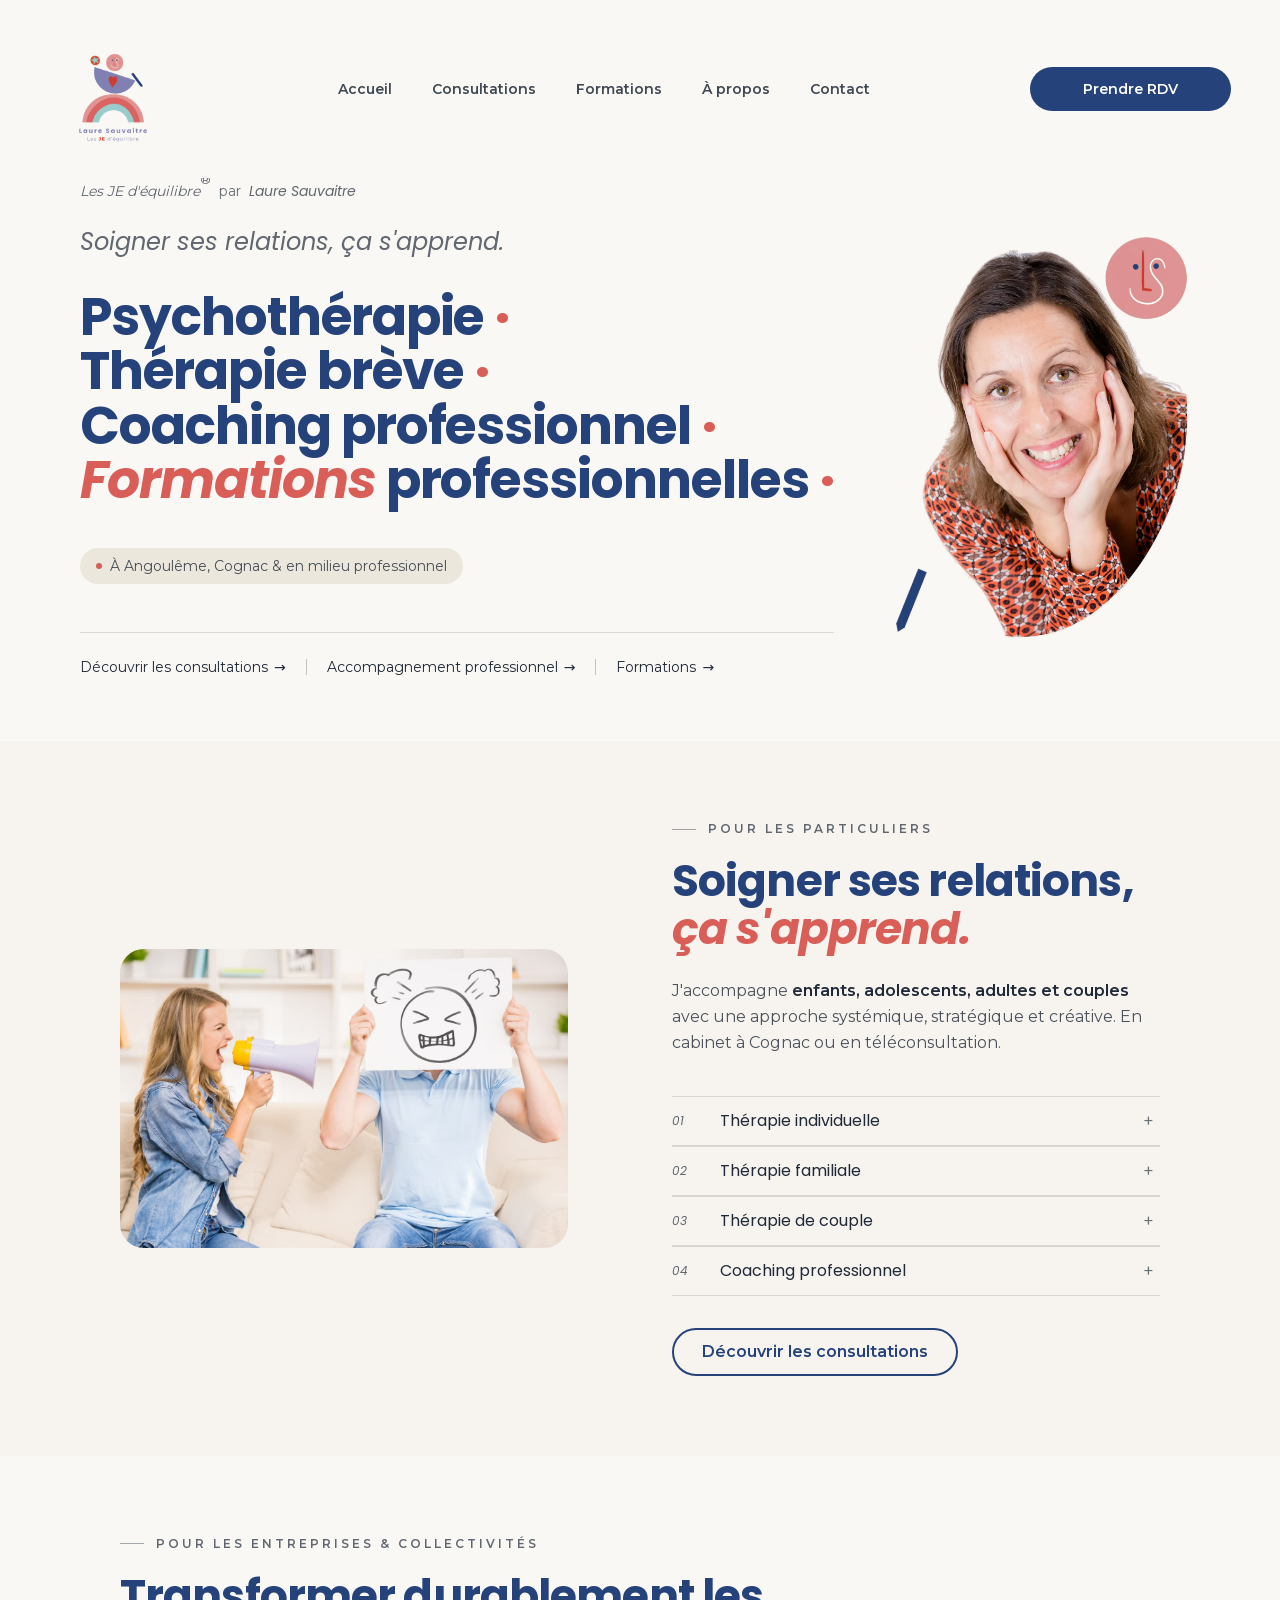
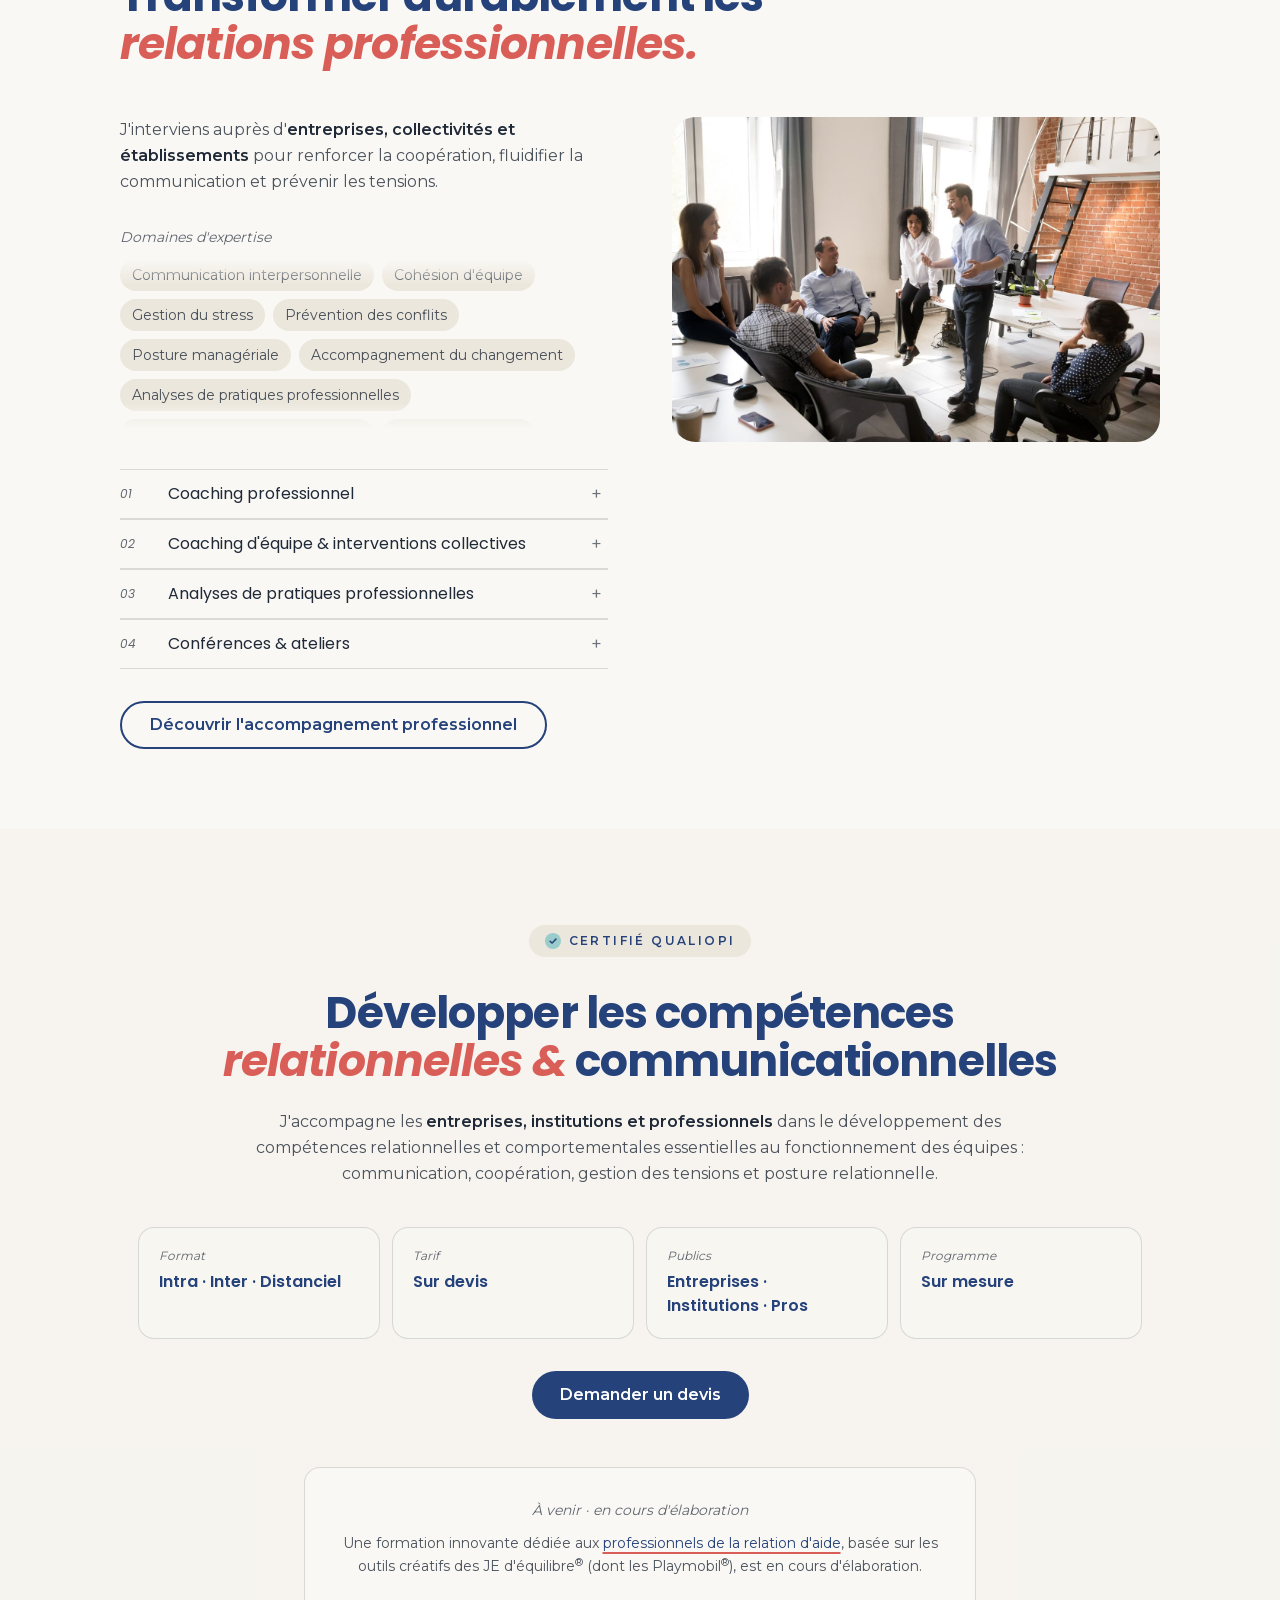
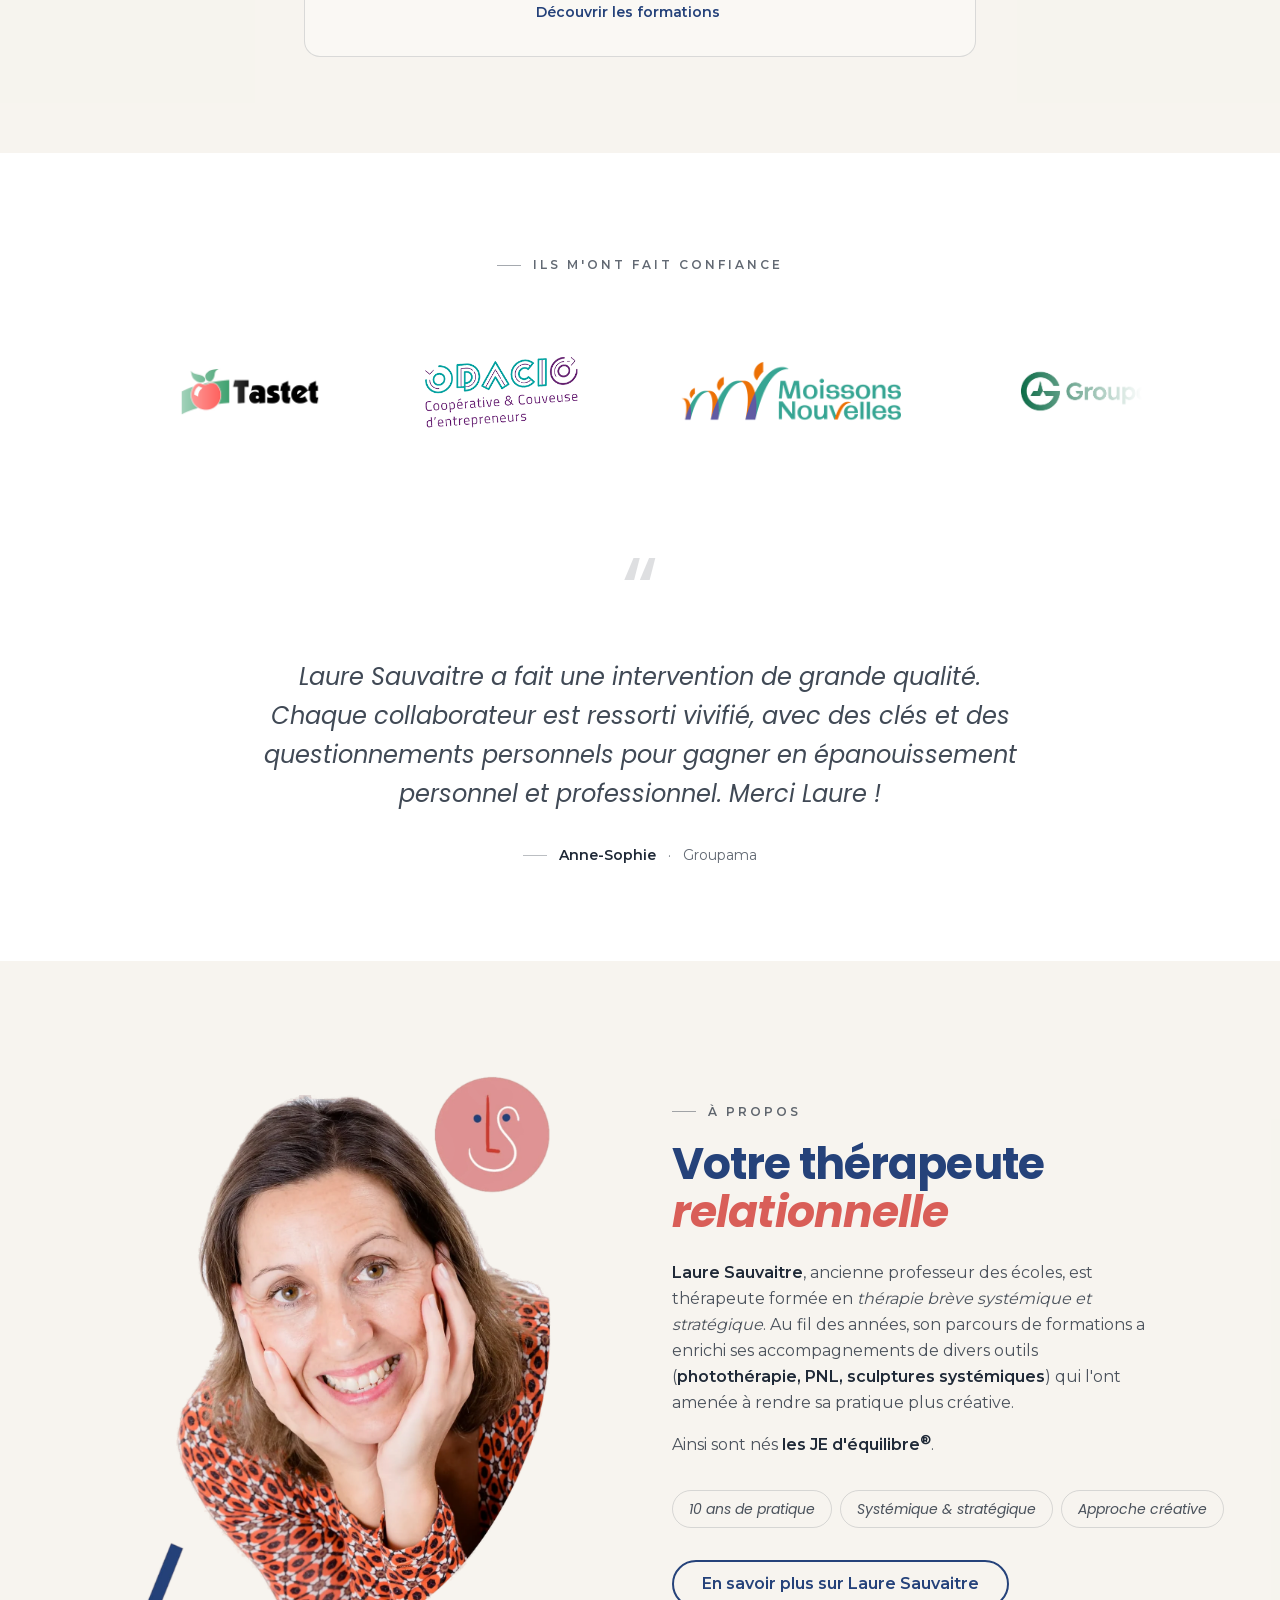
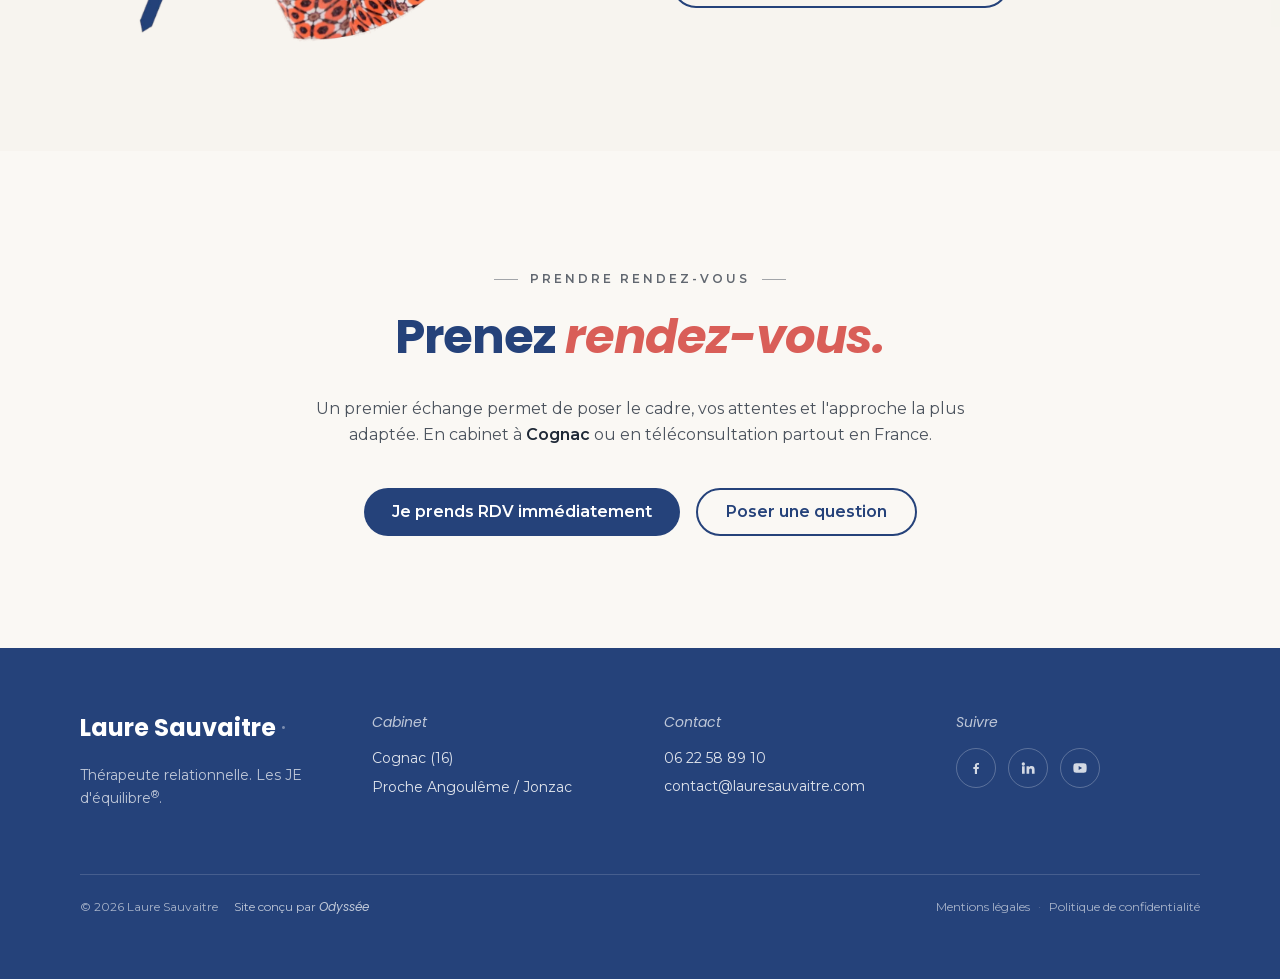
==== commit 63c68a8e: "content: nouvelle adresse du cabinet — 24 rue de Segonzac, 16100 Cognac" ====
--- a/index.html
+++ b/index.html
@@ -1 +1 @@
-<!DOCTYPE html><html lang="fr" class="poppins_9fc342ce-module__eHRihq__variable montserrat_749a012d-module__NJFDTW__variable h-full antialiased"><head><meta charSet="utf-8"/><meta name="viewport" content="width=device-width, initial-scale=1"/><link rel="preload" href="/_next/static/media/47fe1b7cd6e6ed85-s.p.0~mcdl10zdfb3.woff2" as="font" crossorigin="" type="font/woff2"/><link rel="preload" href="/_next/static/media/6aac95a85db691f1-s.p.0qkjcfd5a90c2.woff2" as="font" crossorigin="" type="font/woff2"/><link rel="preload" href="/_next/static/media/829ba4228c966254-s.p.0ub.k0om~_-xi.woff2" as="font" crossorigin="" type="font/woff2"/><link rel="preload" href="/_next/static/media/a218039a3287bcfd-s.p.17-1enzs_j91b.woff2" as="font" crossorigin="" type="font/woff2"/><link rel="preload" href="/_next/static/media/b06c83c7cc676c09-s.p.15p9cfi8srt_k.woff2" as="font" crossorigin="" type="font/woff2"/><link rel="preload" href="/_next/static/media/b6620be20ad708dd-s.p.15glw.3ya746x.woff2" as="font" crossorigin="" type="font/woff2"/><link rel="preload" href="/_next/static/media/e2334d715941921e-s.p.12skym0rqknxy.woff2" as="font" crossorigin="" type="font/woff2"/><link rel="preload" href="/_next/static/media/e8f2fbee2754df70-s.p.0fzkl03jw-sdz.woff2" as="font" crossorigin="" type="font/woff2"/><link rel="preload" href="/_next/static/media/edcf447d6990da7e-s.p.0rmnzjlzsvg7u.woff2" as="font" crossorigin="" type="font/woff2"/><link rel="preload" href="/brand/portrait_laure.webp" as="image" fetchPriority="high"/><link rel="preload" as="image" href="/brand/logo.webp"/><link rel="preload" href="/brand/therapie-relationnelle.jpg" as="image"/><link rel="preload" href="/brand/accompagnement-organisations.jpg" as="image"/><link rel="stylesheet" href="/_next/static/chunks/03j0~ttwg0dl2.css" data-precedence="next"/><link rel="preload" as="script" fetchPriority="low" href="/_next/static/chunks/0fs-j4ukcgf19.js"/><script src="/_next/static/chunks/0dgq26a5_oy.a.js" async=""></script><script src="/_next/static/chunks/0oui10gukf8nf.js" async=""></script><script src="/_next/static/chunks/0v9c2uadhpd-i.js" async=""></script><script src="/_next/static/chunks/turbopack-0b0-ab3~8h53w.js" async=""></script><script src="/_next/static/chunks/0v5flgrnk6c1_.js" async=""></script><script src="/_next/static/chunks/0d3shmwh5_nmn.js" async=""></script><meta name="next-size-adjust" content=""/><title>Laure Sauvaitre · Thérapeute relationnelle &amp; coach systémique</title><meta name="description" content="Thérapeute relationnelle, coach systémique et stratégique en Charente (Angoulême, Cognac). Consultations individuelles, couple, famille, coaching et formations Qualiopi."/><meta name="robots" content="index, follow"/><link rel="canonical" href="https://lauresauvaitre.com"/><meta property="og:title" content="Laure Sauvaitre · Thérapeute relationnelle &amp; coach systémique"/><meta property="og:description" content="Thérapeute relationnelle, coach systémique et stratégique en Charente (Angoulême, Cognac). Consultations individuelles, couple, famille, coaching et formations Qualiopi."/><meta property="og:url" content="https://lauresauvaitre.com"/><meta property="og:site_name" content="Laure Sauvaitre"/><meta property="og:locale" content="fr_FR"/><meta property="og:image" content="https://lauresauvaitre.com/og-default.jpg"/><meta property="og:image:width" content="1200"/><meta property="og:image:height" content="630"/><meta property="og:image:alt" content="Laure Sauvaitre, thérapeute relationnelle et coach systémique en Charente"/><meta property="og:type" content="website"/><meta name="twitter:card" content="summary_large_image"/><meta name="twitter:title" content="Laure Sauvaitre · Thérapeute relationnelle &amp; coach systémique"/><meta name="twitter:description" content="Thérapeute relationnelle, coach systémique et stratégique en Charente (Angoulême, Cognac). Consultations individuelles, couple, famille, coaching et formations Qualiopi."/><meta name="twitter:image" content="https://lauresauvaitre.com/og-default.jpg"/><meta name="twitter:image:alt" content="Laure Sauvaitre, thérapeute relationnelle et coach systémique en Charente"/><meta name="twitter:image:width" content="1200"/><meta name="twitter:image:height" content="630"/><link rel="icon" href="/icon.svg?icon.0c11ujt~tflyj.svg" sizes="any" type="image/svg+xml"/><script src="/_next/static/chunks/03~yq9q893hmn.js" noModule=""></script></head><body class="min-h-full flex flex-col font-body text-foreground bg-background"><div hidden=""><!--$--><!--/$--></div><script type="application/ld+json">{"@context":"https://schema.org","@type":"ProfessionalService","@id":"https://lauresauvaitre.com#organization","name":"Laure Sauvaitre","url":"https://lauresauvaitre.com","logo":"https://lauresauvaitre.com/brand/logo.webp","image":"https://lauresauvaitre.com/og-default.jpg","description":"Thérapeute relationnelle, coach systémique et stratégique en Charente (Angoulême, Cognac). Consultations individuelles, couple, famille, coaching et formations Qualiopi.","priceRange":"€€","telephone":"+33622588910","email":"mailto:contact@lauresauvaitre.com","address":{"@type":"PostalAddress","streetAddress":"37 rue du Général de Gaulle","postalCode":"16360","addressLocality":"Baignes-Sainte-Radegonde","addressRegion":"Charente","addressCountry":"FR"},"geo":{"@type":"GeoCoordinates","latitude":45.3889,"longitude":-0.2328},"areaServed":[{"@type":"Place","name":"Charente (16)"},{"@type":"Place","name":"Angoulême"},{"@type":"Place","name":"Cognac"},{"@type":"Place","name":"Jonzac"},{"@type":"Place","name":"Nouvelle-Aquitaine"},{"@type":"Place","name":"France (téléconsultation)"}],"sameAs":["https://www.linkedin.com/in/laure-sauvaitre-4713489b","https://www.facebook.com/lesjedequilibre","https://www.youtube.com/channel/UC7m3uyLe6G8E5Je1PD4fXtQ"],"founder":{"@type":"Person","name":"Laure Sauvaitre","jobTitle":"Thérapeute relationnelle · Coach systémique & stratégique","url":"https://lauresauvaitre.com","image":"https://lauresauvaitre.com/brand/portrait_laure.webp","knowsAbout":["Thérapie systémique et stratégique","Thérapie brève","Thérapie de couple","Thérapie familiale","Coaching d'équipe","Analyse de pratiques professionnelles","Photo-langage","Génogramme","Analyse transactionnelle","Sculptures systémiques","PNL"],"sameAs":["https://www.linkedin.com/in/laure-sauvaitre-4713489b","https://www.facebook.com/lesjedequilibre","https://www.youtube.com/channel/UC7m3uyLe6G8E5Je1PD4fXtQ"],"email":"mailto:contact@lauresauvaitre.com","telephone":"+33622588910","alumniOf":"15 ans professeur des écoles"},"employee":{"@type":"Person","name":"Laure Sauvaitre","jobTitle":"Thérapeute relationnelle · Coach systémique & stratégique","url":"https://lauresauvaitre.com","image":"https://lauresauvaitre.com/brand/portrait_laure.webp","knowsAbout":["Thérapie systémique et stratégique","Thérapie brève","Thérapie de couple","Thérapie familiale","Coaching d'équipe","Analyse de pratiques professionnelles","Photo-langage","Génogramme","Analyse transactionnelle","Sculptures systémiques","PNL"],"sameAs":["https://www.linkedin.com/in/laure-sauvaitre-4713489b","https://www.facebook.com/lesjedequilibre","https://www.youtube.com/channel/UC7m3uyLe6G8E5Je1PD4fXtQ"],"email":"mailto:contact@lauresauvaitre.com","telephone":"+33622588910","alumniOf":"15 ans professeur des écoles"}}</script><header class="sticky top-0 z-40 transition-all duration-300 bg-background/85 backdrop-blur-md"><nav class="mx-auto flex items-center justify-between transition-all duration-300 max-w-[1400px] px-6 md:px-12 py-3 md:py-6 border border-transparent"><a class="inline-flex items-center" aria-label="Accueil Laure Sauvaitre" href="/"><img src="/brand/logo.webp" alt="Laure Sauvaitre" class="w-auto transition-all duration-300 h-16 md:h-32"/></a><ul class="hidden lg:flex items-center gap-10 text-sm text-foreground/85"><li><a class="relative font-semibold hover:text-primary transition-colors after:absolute after:left-0 after:-bottom-1 after:h-[2px] after:w-0 after:bg-primary after:transition-all after:duration-300 hover:after:w-full" href="/">Accueil</a></li><li class="relative"><a class="relative font-semibold hover:text-primary transition-colors after:absolute after:left-0 after:-bottom-1 after:h-[2px] after:w-0 after:bg-primary after:transition-all after:duration-300 hover:after:w-full" aria-haspopup="true" aria-expanded="false" href="/consultations">Consultations</a><div class="absolute left-1/2 -translate-x-1/2 top-full pt-4 transition-all duration-200 opacity-0 -translate-y-1 pointer-events-none"><ul class="min-w-[280px] p-2 rounded-2xl bg-background border border-foreground/10 shadow-[0_12px_32px_-12px_rgba(37,66,122,0.25)]"><li><a class="block px-4 py-3 rounded-xl text-sm font-semibold text-foreground/85 hover:bg-chip/40 hover:text-primary transition-colors" href="/consultations/individuelle">Thérapie individuelle</a></li><li><a class="block px-4 py-3 rounded-xl text-sm font-semibold text-foreground/85 hover:bg-chip/40 hover:text-primary transition-colors" href="/consultations/familiale">Thérapie familiale</a></li><li><a class="block px-4 py-3 rounded-xl text-sm font-semibold text-foreground/85 hover:bg-chip/40 hover:text-primary transition-colors" href="/consultations/couple">Thérapie de couple</a></li><li><a class="block px-4 py-3 rounded-xl text-sm font-semibold text-foreground/85 hover:bg-chip/40 hover:text-primary transition-colors" href="/consultations/coaching">Coaching professionnel</a></li></ul></div></li><li><a class="relative font-semibold hover:text-primary transition-colors after:absolute after:left-0 after:-bottom-1 after:h-[2px] after:w-0 after:bg-primary after:transition-all after:duration-300 hover:after:w-full" href="/formations">Formations</a></li><li><a class="relative font-semibold hover:text-primary transition-colors after:absolute after:left-0 after:-bottom-1 after:h-[2px] after:w-0 after:bg-primary after:transition-all after:duration-300 hover:after:w-full" href="/a-propos">À propos</a></li><li><a class="relative font-semibold hover:text-primary transition-colors after:absolute after:left-0 after:-bottom-1 after:h-[2px] after:w-0 after:bg-primary after:transition-all after:duration-300 hover:after:w-full" href="/contact">Contact</a></li></ul><a href="https://www.ibookthedate.fr/therapeute/16360-baignessteradegonde/laure-sauvaitre" target="_blank" rel="noopener noreferrer" class="group hidden lg:inline-flex items-center justify-center h-11 px-5 md:px-6 rounded-full bg-primary text-white text-sm font-semibold hover:bg-accent-subtle transition-colors"><span aria-hidden="true" class="inline-block w-[1.5em] mr-2 shrink-0"></span>Prendre RDV<span aria-hidden="true" class="inline-block w-[1.5em] ml-2 shrink-0 -translate-x-1 opacity-0 transition-all duration-200 group-hover:translate-x-0 group-hover:opacity-100">→</span></a><button type="button" class="lg:hidden inline-flex items-center justify-center size-11 rounded-full text-foreground hover:bg-foreground/5 transition-colors" aria-label="Ouvrir le menu" aria-expanded="false"><svg viewBox="0 0 24 24" fill="none" stroke="currentColor" stroke-width="2" stroke-linecap="round" class="size-6" aria-hidden="true"><line x1="4" y1="7" x2="20" y2="7"></line><line x1="4" y1="12" x2="20" y2="12"></line><line x1="4" y1="17" x2="20" y2="17"></line></svg></button></nav></header><div class="fixed inset-0 z-50 bg-background transition-opacity duration-300 lg:hidden opacity-0 pointer-events-none" aria-hidden="true"><div class="flex flex-col h-full px-6 pt-4 pb-10 overflow-y-auto"><div class="flex items-center justify-between"><a class="inline-flex items-center" aria-label="Accueil Laure Sauvaitre" href="/"><img src="/brand/logo.webp" alt="Laure Sauvaitre" class="h-16 w-auto"/></a><button type="button" class="inline-flex items-center justify-center size-11 rounded-full text-foreground hover:bg-foreground/5 transition-colors" aria-label="Fermer le menu"><svg viewBox="0 0 24 24" fill="none" stroke="currentColor" stroke-width="2" stroke-linecap="round" class="size-6" aria-hidden="true"><line x1="6" y1="6" x2="18" y2="18"></line><line x1="6" y1="18" x2="18" y2="6"></line></svg></button></div><ul class="mt-12 flex flex-col gap-5"><li><a class="font-heading text-3xl text-foreground hover:text-primary transition-colors" href="/">Accueil</a></li><li><button type="button" class="w-full flex items-center justify-between font-heading text-3xl text-foreground hover:text-primary transition-colors" aria-expanded="false">Consultations<span aria-hidden="true" class="text-2xl transition-transform duration-200 ">+</span></button><div class="overflow-hidden transition-all duration-300 max-h-0"><ul class="pl-3 flex flex-col gap-3 border-l-2 border-foreground/15"><li><a class="block pl-4 text-base italic text-foreground/70 hover:text-primary transition-colors" href="/consultations">Toutes les consultations</a></li><li><a class="block pl-4 text-lg text-foreground hover:text-primary transition-colors" href="/consultations/individuelle">Thérapie individuelle</a></li><li><a class="block pl-4 text-lg text-foreground hover:text-primary transition-colors" href="/consultations/familiale">Thérapie familiale</a></li><li><a class="block pl-4 text-lg text-foreground hover:text-primary transition-colors" href="/consultations/couple">Thérapie de couple</a></li><li><a class="block pl-4 text-lg text-foreground hover:text-primary transition-colors" href="/consultations/coaching">Coaching professionnel</a></li></ul></div></li><li><a class="font-heading text-3xl text-foreground hover:text-primary transition-colors" href="/formations">Formations</a></li><li><a class="font-heading text-3xl text-foreground hover:text-primary transition-colors" href="/a-propos">À propos</a></li><li><a class="font-heading text-3xl text-foreground hover:text-primary transition-colors" href="/contact">Contact</a></li></ul><a href="https://www.ibookthedate.fr/therapeute/16360-baignessteradegonde/laure-sauvaitre" target="_blank" rel="noopener noreferrer" class="mt-auto inline-flex items-center justify-center h-14 px-7 rounded-full bg-primary text-white font-semibold hover:bg-accent-subtle transition-colors">Prendre RDV</a></div></div><main class="flex-1 flex flex-col"><section class="relative"><div class="mx-auto max-w-[1400px] px-6 md:px-16 lg:px-20 pt-6 md:pt-0 pb-12 md:pb-16 grid gap-10 md:gap-12 md:grid-cols-[1.25fr_1fr] md:items-center"><div class="flex flex-col text-center md:text-left"><p class="italic text-sm text-foreground/70">Les JE d&#x27;équilibre<sup class="not-italic text-xs align-super">®</sup><span class="mx-2 text-foreground/65 not-italic">par</span><span class="font-heading">Laure Sauvaitre</span></p><p class="mt-6 italic font-heading text-xl md:text-2xl text-foreground/70 leading-snug">Soigner ses relations, ça s&#x27;apprend.</p><h1 class="mt-8 font-heading font-bold text-primary text-[2rem] md:text-[2.75rem] lg:text-[3.25rem] leading-[1.05] tracking-[-0.02em]">Psychothérapie<span class="text-accent-warm"> · </span><span class="md:whitespace-nowrap">Thérapie brève</span><span class="text-accent-warm"> · </span><span class="md:whitespace-nowrap">Coaching professionnel</span><span class="text-accent-warm"> · </span><span class="md:whitespace-nowrap"><em class="italic text-accent-warm">Formations</em> <!-- -->professionnelles<span class="text-accent-warm"> ·</span></span></h1><div class="mt-10"><span class="inline-flex items-center gap-2 px-4 py-2 rounded-full bg-chip text-foreground/80 text-sm"><span aria-hidden="true" class="size-1.5 rounded-full bg-accent-warm"></span>À Angoulême, Cognac &amp; en milieu professionnel</span></div><div class="md:hidden mt-10"><div class="relative aspect-[3/4] w-full mx-auto md:mx-0 rounded-3xl overflow-hidden max-w-[260px]"><img src="/brand/portrait_laure.webp" alt="Laure Sauvaitre, thérapeute relationnelle et coach systémique" fetchPriority="high" class="absolute inset-0 h-full w-full object-cover"/></div></div><div class="mt-12 border-t border-foreground/15"></div><div class="md:hidden mt-6 grid gap-3 text-left"><a class="group flex items-center justify-between gap-4 px-5 py-4 rounded-2xl bg-accent-soft/15 hover:bg-accent-soft/25 transition-colors" href="/consultations"><div class="flex items-center gap-3"><span aria-hidden="true" class="shrink-0 size-2 rounded-full bg-accent-warm"></span><div><p class="font-semibold text-foreground">Consultations</p><p class="text-xs text-foreground/70 mt-0.5">Individuelle, couple, famille</p></div></div><span aria-hidden="true" class="text-primary text-lg inline-block overflow-hidden max-w-0 -translate-x-1 opacity-0 transition-all duration-200 group-hover:max-w-[1.5em] group-hover:opacity-100 group-hover:translate-x-0">→</span></a><a class="group flex items-center justify-between gap-4 px-5 py-4 rounded-2xl bg-accent-fresh/15 hover:bg-accent-fresh/25 transition-colors" href="/consultations/coaching"><div class="flex items-center gap-3"><span aria-hidden="true" class="shrink-0 size-2 rounded-full bg-accent-subtle"></span><div><p class="font-semibold text-foreground">Accompagnement pro</p><p class="text-xs text-foreground/70 mt-0.5">Coaching systémique &amp; stratégique</p></div></div><span aria-hidden="true" class="text-primary text-lg inline-block overflow-hidden max-w-0 -translate-x-1 opacity-0 transition-all duration-200 group-hover:max-w-[1.5em] group-hover:opacity-100 group-hover:translate-x-0">→</span></a><a class="group flex items-center justify-between gap-4 px-5 py-4 rounded-2xl bg-accent-subtle/15 hover:bg-accent-subtle/25 transition-colors" href="/formations"><div class="flex items-center gap-3"><span aria-hidden="true" class="shrink-0 size-2 rounded-full bg-accent-warm"></span><div><p class="font-semibold text-foreground">Formations professionnelles</p><p class="text-xs text-foreground/70 mt-0.5">Entreprises &amp; institutions · Qualiopi</p></div></div><span aria-hidden="true" class="text-primary text-lg inline-block overflow-hidden max-w-0 -translate-x-1 opacity-0 transition-all duration-200 group-hover:max-w-[1.5em] group-hover:opacity-100 group-hover:translate-x-0">→</span></a></div><ul class="hidden md:flex mt-6 md:flex-nowrap md:justify-start items-center gap-x-5 text-sm"><li><a class="group inline-flex items-center gap-1.5 whitespace-nowrap text-foreground hover:text-accent-warm transition-colors" href="/consultations">Découvrir les consultations<span aria-hidden="true" class="transition-transform group-hover:translate-x-1">→</span></a></li><li aria-hidden="true" class="w-px h-4 bg-foreground/25 self-center"></li><li><a class="group inline-flex items-center gap-1.5 whitespace-nowrap text-foreground hover:text-accent-warm transition-colors" href="/consultations/coaching">Accompagnement professionnel<span aria-hidden="true" class="transition-transform group-hover:translate-x-1">→</span></a></li><li aria-hidden="true" class="w-px h-4 bg-foreground/25 self-center"></li><li><a class="group inline-flex items-center gap-1.5 whitespace-nowrap text-foreground hover:text-accent-warm transition-colors" href="/formations">Formations<span aria-hidden="true" class="transition-transform group-hover:translate-x-1">→</span></a></li></ul></div><div class="relative aspect-[3/4] w-full mx-auto md:mx-0 rounded-3xl overflow-hidden hidden md:block md:mt-4 max-w-md"><img src="/brand/portrait_laure.webp" alt="Laure Sauvaitre, thérapeute relationnelle et coach systémique" fetchPriority="high" class="absolute inset-0 h-full w-full object-cover"/></div></div></section><section class="py-16 md:py-20 bg-chip/25"><div class="mx-auto max-w-[1200px] px-6 md:px-16 lg:px-20 grid gap-12 md:gap-16 md:grid-cols-2 md:items-center"><div class="relative aspect-[3/2] w-full max-w-md mx-auto md:mx-0 rounded-3xl overflow-hidden order-2 md:order-1"><img src="/brand/therapie-relationnelle.jpg" alt="Illustration d&#x27;une thérapie relationnelle, accompagnement à l&#x27;écoute et au lien" class="absolute inset-0 h-full w-full object-cover"/></div><div class="order-1 md:order-2"><p class="flex items-center gap-3 text-xs tracking-[0.25em] uppercase text-foreground/70 font-semibold"><span aria-hidden="true" class="h-px w-6 bg-foreground/40"></span>Pour les particuliers</p><h2 class="mt-5 font-heading font-bold text-primary text-[2rem] md:text-[2.25rem] lg:text-[2.75rem] leading-[1.1] tracking-[-0.02em]">Soigner ses relations,<br/><em class="italic text-accent-warm">ça s&#x27;apprend.</em></h2><p class="mt-6 text-sm md:text-base text-foreground/80 leading-relaxed">J&#x27;accompagne<!-- --> <strong class="font-semibold text-foreground">enfants, adolescents, adultes et couples</strong> <!-- -->avec une approche systémique, stratégique et créative. En cabinet à Baignes Sainte-Radegonde ou en téléconsultation.</p><ul class="mt-10"><li><details name="consultations-accordion" class="group border-b border-foreground/15 first:border-t transition-all duration-200 open:bg-background open:rounded-xl md:open:-mx-3 md:open:px-3 open:shadow-[0_8px_24px_-12px_rgba(37,66,122,0.2)] open:border-transparent"><summary class="flex items-center gap-4 py-3 md:px-3 md:-mx-3 cursor-pointer select-none list-none transition-all duration-200 rounded-xl hover:-translate-y-0.5 hover:shadow-[0_8px_24px_-12px_rgba(37,66,122,0.25)] hover:bg-background hover:border-transparent group-open:mx-0 group-open:px-0 group-open:translate-y-0 group-open:shadow-none group-open:bg-transparent [&amp;::-webkit-details-marker]:hidden"><span class="italic font-heading text-xs text-foreground/70 shrink-0 w-8">01</span><span class="flex-1 font-heading text-sm md:text-base text-foreground group-hover:text-accent-warm group-open:text-accent-warm transition-colors">Thérapie individuelle</span><span aria-hidden="true" class="shrink-0 size-6 flex items-center justify-center text-foreground/65 text-lg leading-none group-open:rotate-45 group-open:text-accent-warm transition-transform duration-200">+</span></summary><div class="pl-11 pr-3 pb-5 pt-1"><p class="text-sm text-foreground/75 leading-relaxed">Un espace pour explorer vos ressentis, dénouer vos blocages et retrouver un équilibre intérieur. Pour enfants, adolescents et adultes.</p><a class="group/cta relative mt-4 inline-flex items-center text-sm font-semibold text-primary hover:text-accent-warm transition-colors pr-6" href="/consultations/individuelle"><span class="md:transition-transform md:duration-200 md:group-hover/cta:-translate-x-2">En savoir plus</span><span aria-hidden="true" class="hidden md:block absolute right-0 -translate-x-1 opacity-0 transition-all duration-200 group-hover/cta:translate-x-0 group-hover/cta:opacity-100">→</span></a></div></details></li><li><details name="consultations-accordion" class="group border-b border-foreground/15 first:border-t transition-all duration-200 open:bg-background open:rounded-xl md:open:-mx-3 md:open:px-3 open:shadow-[0_8px_24px_-12px_rgba(37,66,122,0.2)] open:border-transparent"><summary class="flex items-center gap-4 py-3 md:px-3 md:-mx-3 cursor-pointer select-none list-none transition-all duration-200 rounded-xl hover:-translate-y-0.5 hover:shadow-[0_8px_24px_-12px_rgba(37,66,122,0.25)] hover:bg-background hover:border-transparent group-open:mx-0 group-open:px-0 group-open:translate-y-0 group-open:shadow-none group-open:bg-transparent [&amp;::-webkit-details-marker]:hidden"><span class="italic font-heading text-xs text-foreground/70 shrink-0 w-8">02</span><span class="flex-1 font-heading text-sm md:text-base text-foreground group-hover:text-accent-warm group-open:text-accent-warm transition-colors">Thérapie familiale</span><span aria-hidden="true" class="shrink-0 size-6 flex items-center justify-center text-foreground/65 text-lg leading-none group-open:rotate-45 group-open:text-accent-warm transition-transform duration-200">+</span></summary><div class="pl-11 pr-3 pb-5 pt-1"><p class="text-sm text-foreground/75 leading-relaxed">Comprendre les dynamiques à l&#x27;œuvre dans votre famille et construire ensemble de nouvelles manières de communiquer, d&#x27;écouter, d&#x27;habiter les liens.</p><a class="group/cta relative mt-4 inline-flex items-center text-sm font-semibold text-primary hover:text-accent-warm transition-colors pr-6" href="/consultations/familiale"><span class="md:transition-transform md:duration-200 md:group-hover/cta:-translate-x-2">En savoir plus</span><span aria-hidden="true" class="hidden md:block absolute right-0 -translate-x-1 opacity-0 transition-all duration-200 group-hover/cta:translate-x-0 group-hover/cta:opacity-100">→</span></a></div></details></li><li><details name="consultations-accordion" class="group border-b border-foreground/15 first:border-t transition-all duration-200 open:bg-background open:rounded-xl md:open:-mx-3 md:open:px-3 open:shadow-[0_8px_24px_-12px_rgba(37,66,122,0.2)] open:border-transparent"><summary class="flex items-center gap-4 py-3 md:px-3 md:-mx-3 cursor-pointer select-none list-none transition-all duration-200 rounded-xl hover:-translate-y-0.5 hover:shadow-[0_8px_24px_-12px_rgba(37,66,122,0.25)] hover:bg-background hover:border-transparent group-open:mx-0 group-open:px-0 group-open:translate-y-0 group-open:shadow-none group-open:bg-transparent [&amp;::-webkit-details-marker]:hidden"><span class="italic font-heading text-xs text-foreground/70 shrink-0 w-8">03</span><span class="flex-1 font-heading text-sm md:text-base text-foreground group-hover:text-accent-warm group-open:text-accent-warm transition-colors">Thérapie de couple</span><span aria-hidden="true" class="shrink-0 size-6 flex items-center justify-center text-foreground/65 text-lg leading-none group-open:rotate-45 group-open:text-accent-warm transition-transform duration-200">+</span></summary><div class="pl-11 pr-3 pb-5 pt-1"><p class="text-sm text-foreground/75 leading-relaxed">Retrouver compréhension mutuelle, dépasser les conflits récurrents et bâtir un nouvel équilibre à deux, dans le respect de ce que chacun est.</p><a class="group/cta relative mt-4 inline-flex items-center text-sm font-semibold text-primary hover:text-accent-warm transition-colors pr-6" href="/consultations/couple"><span class="md:transition-transform md:duration-200 md:group-hover/cta:-translate-x-2">En savoir plus</span><span aria-hidden="true" class="hidden md:block absolute right-0 -translate-x-1 opacity-0 transition-all duration-200 group-hover/cta:translate-x-0 group-hover/cta:opacity-100">→</span></a></div></details></li><li><details name="consultations-accordion" class="group border-b border-foreground/15 first:border-t transition-all duration-200 open:bg-background open:rounded-xl md:open:-mx-3 md:open:px-3 open:shadow-[0_8px_24px_-12px_rgba(37,66,122,0.2)] open:border-transparent"><summary class="flex items-center gap-4 py-3 md:px-3 md:-mx-3 cursor-pointer select-none list-none transition-all duration-200 rounded-xl hover:-translate-y-0.5 hover:shadow-[0_8px_24px_-12px_rgba(37,66,122,0.25)] hover:bg-background hover:border-transparent group-open:mx-0 group-open:px-0 group-open:translate-y-0 group-open:shadow-none group-open:bg-transparent [&amp;::-webkit-details-marker]:hidden"><span class="italic font-heading text-xs text-foreground/70 shrink-0 w-8">04</span><span class="flex-1 font-heading text-sm md:text-base text-foreground group-hover:text-accent-warm group-open:text-accent-warm transition-colors">Coaching professionnel</span><span aria-hidden="true" class="shrink-0 size-6 flex items-center justify-center text-foreground/65 text-lg leading-none group-open:rotate-45 group-open:text-accent-warm transition-transform duration-200">+</span></summary><div class="pl-11 pr-3 pb-5 pt-1"><p class="text-sm text-foreground/75 leading-relaxed">Un accompagnement court et orienté solutions pour clarifier une situation, prendre une décision ou sortir d&#x27;un blocage professionnel ou personnel.</p><a class="group/cta relative mt-4 inline-flex items-center text-sm font-semibold text-primary hover:text-accent-warm transition-colors pr-6" href="/consultations/coaching"><span class="md:transition-transform md:duration-200 md:group-hover/cta:-translate-x-2">En savoir plus</span><span aria-hidden="true" class="hidden md:block absolute right-0 -translate-x-1 opacity-0 transition-all duration-200 group-hover/cta:translate-x-0 group-hover/cta:opacity-100">→</span></a></div></details></li></ul><a class="group relative mt-8 inline-flex h-12 items-center justify-center px-7 rounded-full border-2 border-primary text-primary font-semibold hover:bg-primary hover:text-white transition-colors" href="/consultations"><span class="md:transition-transform md:duration-200 md:group-hover:-translate-x-2">Découvrir les consultations</span><span aria-hidden="true" class="hidden md:block absolute right-4 -translate-x-1 opacity-0 transition-all duration-200 group-hover:translate-x-0 group-hover:opacity-100">→</span></a></div></div></section><section class="py-16 md:py-20"><div class="mx-auto max-w-[1200px] px-6 md:px-16 lg:px-20"><p class="flex items-center gap-3 text-xs tracking-[0.25em] uppercase text-foreground/70 font-semibold"><span aria-hidden="true" class="h-px w-6 bg-foreground/40"></span>Pour les entreprises &amp; collectivités</p><h2 class="mt-5 font-heading font-bold text-primary text-[2rem] md:text-[2.25rem] lg:text-[2.75rem] leading-[1.1] tracking-[-0.02em] max-w-5xl">Transformer durablement les<br/><em class="italic text-accent-warm">relations professionnelles.</em></h2><div class="mt-12 grid gap-12 md:gap-16 md:grid-cols-2 md:items-start"><div><p class="text-sm md:text-base text-foreground/80 leading-relaxed">J&#x27;interviens auprès d&#x27;<strong class="font-semibold text-foreground">entreprises, collectivités et établissements</strong> <!-- -->pour renforcer la coopération, fluidifier la communication et prévenir les tensions.</p><p class="mt-8 italic text-sm text-foreground/70">Domaines d&#x27;expertise</p><div class="relative mt-3 h-[170px] overflow-hidden" style="mask-image:linear-gradient(to bottom, transparent 0%, black 15%, black 85%, transparent 100%);-webkit-mask-image:linear-gradient(to bottom, transparent 0%, black 15%, black 85%, transparent 100%)"><div data-scroll-up="true" class="flex flex-col gap-2 hover:[animation-play-state:paused]" style="animation:scroll-up-loop 28s linear infinite"><ul class="flex flex-wrap gap-2" aria-hidden="false"><li class="px-3 py-1.5 rounded-full bg-chip text-xs md:text-sm text-foreground/80 whitespace-nowrap">Communication interpersonnelle</li><li class="px-3 py-1.5 rounded-full bg-chip text-xs md:text-sm text-foreground/80 whitespace-nowrap">Cohésion d&#x27;équipe</li><li class="px-3 py-1.5 rounded-full bg-chip text-xs md:text-sm text-foreground/80 whitespace-nowrap">Gestion du stress</li><li class="px-3 py-1.5 rounded-full bg-chip text-xs md:text-sm text-foreground/80 whitespace-nowrap">Prévention des conflits</li><li class="px-3 py-1.5 rounded-full bg-chip text-xs md:text-sm text-foreground/80 whitespace-nowrap">Posture managériale</li><li class="px-3 py-1.5 rounded-full bg-chip text-xs md:text-sm text-foreground/80 whitespace-nowrap">Accompagnement du changement</li><li class="px-3 py-1.5 rounded-full bg-chip text-xs md:text-sm text-foreground/80 whitespace-nowrap">Analyses de pratiques professionnelles</li></ul><ul class="flex flex-wrap gap-2" aria-hidden="true"><li class="px-3 py-1.5 rounded-full bg-chip text-xs md:text-sm text-foreground/80 whitespace-nowrap">Communication interpersonnelle</li><li class="px-3 py-1.5 rounded-full bg-chip text-xs md:text-sm text-foreground/80 whitespace-nowrap">Cohésion d&#x27;équipe</li><li class="px-3 py-1.5 rounded-full bg-chip text-xs md:text-sm text-foreground/80 whitespace-nowrap">Gestion du stress</li><li class="px-3 py-1.5 rounded-full bg-chip text-xs md:text-sm text-foreground/80 whitespace-nowrap">Prévention des conflits</li><li class="px-3 py-1.5 rounded-full bg-chip text-xs md:text-sm text-foreground/80 whitespace-nowrap">Posture managériale</li><li class="px-3 py-1.5 rounded-full bg-chip text-xs md:text-sm text-foreground/80 whitespace-nowrap">Accompagnement du changement</li><li class="px-3 py-1.5 rounded-full bg-chip text-xs md:text-sm text-foreground/80 whitespace-nowrap">Analyses de pratiques professionnelles</li></ul><ul class="flex flex-wrap gap-2" aria-hidden="true"><li class="px-3 py-1.5 rounded-full bg-chip text-xs md:text-sm text-foreground/80 whitespace-nowrap">Communication interpersonnelle</li><li class="px-3 py-1.5 rounded-full bg-chip text-xs md:text-sm text-foreground/80 whitespace-nowrap">Cohésion d&#x27;équipe</li><li class="px-3 py-1.5 rounded-full bg-chip text-xs md:text-sm text-foreground/80 whitespace-nowrap">Gestion du stress</li><li class="px-3 py-1.5 rounded-full bg-chip text-xs md:text-sm text-foreground/80 whitespace-nowrap">Prévention des conflits</li><li class="px-3 py-1.5 rounded-full bg-chip text-xs md:text-sm text-foreground/80 whitespace-nowrap">Posture managériale</li><li class="px-3 py-1.5 rounded-full bg-chip text-xs md:text-sm text-foreground/80 whitespace-nowrap">Accompagnement du changement</li><li class="px-3 py-1.5 rounded-full bg-chip text-xs md:text-sm text-foreground/80 whitespace-nowrap">Analyses de pratiques professionnelles</li></ul></div></div><ul class="mt-10"><li><details name="pro-accordion" class="group border-b border-foreground/15 first:border-t transition-all duration-200 open:bg-background open:rounded-xl md:open:-mx-3 md:open:px-3 open:shadow-[0_8px_24px_-12px_rgba(37,66,122,0.2)] open:border-transparent"><summary class="flex items-center gap-4 py-3 md:px-3 md:-mx-3 cursor-pointer select-none list-none transition-all duration-200 rounded-xl hover:-translate-y-0.5 hover:shadow-[0_8px_24px_-12px_rgba(37,66,122,0.25)] hover:bg-background hover:border-transparent group-open:mx-0 group-open:px-0 group-open:translate-y-0 group-open:shadow-none group-open:bg-transparent [&amp;::-webkit-details-marker]:hidden"><span class="italic font-heading text-xs text-foreground/70 shrink-0 w-8">01</span><span class="flex-1 font-heading text-sm md:text-base text-foreground group-hover:text-accent-warm group-open:text-accent-warm transition-colors">Coaching professionnel</span><span aria-hidden="true" class="shrink-0 size-6 flex items-center justify-center text-foreground/65 text-lg leading-none group-open:rotate-45 group-open:text-accent-warm transition-transform duration-200">+</span></summary><div class="pl-11 pr-3 pb-5 pt-1"><p class="text-sm text-foreground/75 leading-relaxed">Accompagnement court et ciblé pour dirigeants et managers face à un enjeu relationnel, une transition ou une prise de décision.</p><a class="group/cta relative mt-4 inline-flex items-center text-sm font-semibold text-primary hover:text-accent-warm transition-colors pr-6" href="/consultations/coaching"><span class="md:transition-transform md:duration-200 md:group-hover/cta:-translate-x-2">En savoir plus</span><span aria-hidden="true" class="hidden md:block absolute right-0 -translate-x-1 opacity-0 transition-all duration-200 group-hover/cta:translate-x-0 group-hover/cta:opacity-100">→</span></a></div></details></li><li><details name="pro-accordion" class="group border-b border-foreground/15 first:border-t transition-all duration-200 open:bg-background open:rounded-xl md:open:-mx-3 md:open:px-3 open:shadow-[0_8px_24px_-12px_rgba(37,66,122,0.2)] open:border-transparent"><summary class="flex items-center gap-4 py-3 md:px-3 md:-mx-3 cursor-pointer select-none list-none transition-all duration-200 rounded-xl hover:-translate-y-0.5 hover:shadow-[0_8px_24px_-12px_rgba(37,66,122,0.25)] hover:bg-background hover:border-transparent group-open:mx-0 group-open:px-0 group-open:translate-y-0 group-open:shadow-none group-open:bg-transparent [&amp;::-webkit-details-marker]:hidden"><span class="italic font-heading text-xs text-foreground/70 shrink-0 w-8">02</span><span class="flex-1 font-heading text-sm md:text-base text-foreground group-hover:text-accent-warm group-open:text-accent-warm transition-colors">Coaching d&#x27;équipe &amp; interventions collectives</span><span aria-hidden="true" class="shrink-0 size-6 flex items-center justify-center text-foreground/65 text-lg leading-none group-open:rotate-45 group-open:text-accent-warm transition-transform duration-200">+</span></summary><div class="pl-11 pr-3 pb-5 pt-1"><p class="text-sm text-foreground/75 leading-relaxed">Interventions sur site pour renforcer la cohésion, dénouer un conflit ou accompagner une transformation organisationnelle.</p><a class="group/cta relative mt-4 inline-flex items-center text-sm font-semibold text-primary hover:text-accent-warm transition-colors pr-6" href="/formations"><span class="md:transition-transform md:duration-200 md:group-hover/cta:-translate-x-2">En savoir plus</span><span aria-hidden="true" class="hidden md:block absolute right-0 -translate-x-1 opacity-0 transition-all duration-200 group-hover/cta:translate-x-0 group-hover/cta:opacity-100">→</span></a></div></details></li><li><details name="pro-accordion" class="group border-b border-foreground/15 first:border-t transition-all duration-200 open:bg-background open:rounded-xl md:open:-mx-3 md:open:px-3 open:shadow-[0_8px_24px_-12px_rgba(37,66,122,0.2)] open:border-transparent"><summary class="flex items-center gap-4 py-3 md:px-3 md:-mx-3 cursor-pointer select-none list-none transition-all duration-200 rounded-xl hover:-translate-y-0.5 hover:shadow-[0_8px_24px_-12px_rgba(37,66,122,0.25)] hover:bg-background hover:border-transparent group-open:mx-0 group-open:px-0 group-open:translate-y-0 group-open:shadow-none group-open:bg-transparent [&amp;::-webkit-details-marker]:hidden"><span class="italic font-heading text-xs text-foreground/70 shrink-0 w-8">03</span><span class="flex-1 font-heading text-sm md:text-base text-foreground group-hover:text-accent-warm group-open:text-accent-warm transition-colors">Analyses de pratiques professionnelles</span><span aria-hidden="true" class="shrink-0 size-6 flex items-center justify-center text-foreground/65 text-lg leading-none group-open:rotate-45 group-open:text-accent-warm transition-transform duration-200">+</span></summary><div class="pl-11 pr-3 pb-5 pt-1"><p class="text-sm text-foreground/75 leading-relaxed">Espace régulier de mise en mots et de recul pour les équipes soignantes, éducatives, sociales ou managériales.</p><a class="group/cta relative mt-4 inline-flex items-center text-sm font-semibold text-primary hover:text-accent-warm transition-colors pr-6" href="/formations"><span class="md:transition-transform md:duration-200 md:group-hover/cta:-translate-x-2">En savoir plus</span><span aria-hidden="true" class="hidden md:block absolute right-0 -translate-x-1 opacity-0 transition-all duration-200 group-hover/cta:translate-x-0 group-hover/cta:opacity-100">→</span></a></div></details></li><li><details name="pro-accordion" class="group border-b border-foreground/15 first:border-t transition-all duration-200 open:bg-background open:rounded-xl md:open:-mx-3 md:open:px-3 open:shadow-[0_8px_24px_-12px_rgba(37,66,122,0.2)] open:border-transparent"><summary class="flex items-center gap-4 py-3 md:px-3 md:-mx-3 cursor-pointer select-none list-none transition-all duration-200 rounded-xl hover:-translate-y-0.5 hover:shadow-[0_8px_24px_-12px_rgba(37,66,122,0.25)] hover:bg-background hover:border-transparent group-open:mx-0 group-open:px-0 group-open:translate-y-0 group-open:shadow-none group-open:bg-transparent [&amp;::-webkit-details-marker]:hidden"><span class="italic font-heading text-xs text-foreground/70 shrink-0 w-8">04</span><span class="flex-1 font-heading text-sm md:text-base text-foreground group-hover:text-accent-warm group-open:text-accent-warm transition-colors">Conférences &amp; ateliers</span><span aria-hidden="true" class="shrink-0 size-6 flex items-center justify-center text-foreground/65 text-lg leading-none group-open:rotate-45 group-open:text-accent-warm transition-transform duration-200">+</span></summary><div class="pl-11 pr-3 pb-5 pt-1"><p class="text-sm text-foreground/75 leading-relaxed">Interventions thématiques sur mesure : relation, stress, collectif, communication, changement. Formats adaptés à vos enjeux.</p><a class="group/cta relative mt-4 inline-flex items-center text-sm font-semibold text-primary hover:text-accent-warm transition-colors pr-6" href="/formations"><span class="md:transition-transform md:duration-200 md:group-hover/cta:-translate-x-2">En savoir plus</span><span aria-hidden="true" class="hidden md:block absolute right-0 -translate-x-1 opacity-0 transition-all duration-200 group-hover/cta:translate-x-0 group-hover/cta:opacity-100">→</span></a></div></details></li></ul><a class="group relative mt-8 inline-flex h-12 items-center justify-center px-6 md:px-7 rounded-full border-2 border-primary text-primary text-sm md:text-base font-semibold whitespace-nowrap hover:bg-primary hover:text-white transition-colors" href="/formations"><span class="md:transition-transform md:duration-200 md:group-hover:-translate-x-2">Découvrir l&#x27;accompagnement professionnel</span><span aria-hidden="true" class="hidden md:block absolute right-4 -translate-x-1 opacity-0 transition-all duration-200 group-hover:translate-x-0 group-hover:opacity-100">→</span></a></div><div class="relative aspect-[3/2] w-full max-w-xl mx-auto md:mx-0 md:ml-auto rounded-3xl overflow-hidden order-first md:order-last"><img src="/brand/accompagnement-organisations.jpg" alt="Accompagnement des organisations et coaching professionnel, intervention en entreprise" class="absolute inset-0 h-full w-full object-cover"/></div></div></div></section><section class="py-20 md:py-24 bg-chip/25"><div class="mx-auto max-w-[1100px] px-6 md:px-12 text-center"><div class="flex justify-center"><span class="inline-flex items-center gap-2 px-4 py-2 rounded-full bg-chip text-primary text-[0.7rem] md:text-xs tracking-[0.2em] uppercase font-semibold"><span aria-hidden="true" class="size-4 rounded-full bg-accent-fresh inline-flex items-center justify-center"><svg viewBox="0 0 12 12" fill="none" class="size-2.5 text-primary"><path d="M2.5 6.25 L5 8.5 L9.5 3.75" stroke="currentColor" stroke-width="1.75" stroke-linecap="round" stroke-linejoin="round"></path></svg></span>Certifié Qualiopi</span></div><h2 class="mt-8 font-heading font-bold text-primary text-[2rem] md:text-[2.25rem] lg:text-[2.75rem] leading-[1.1] tracking-[-0.02em]">Développer les compétences<br/><em class="italic text-accent-warm">relationnelles</em> <span class="italic text-accent-warm">&amp;</span> <!-- -->communicationnelles</h2><p class="mt-6 max-w-3xl mx-auto text-sm md:text-base text-foreground/80 leading-relaxed">J&#x27;accompagne les<!-- --> <strong class="font-semibold text-foreground">entreprises, institutions et professionnels</strong> <!-- -->dans le développement des compétences relationnelles et comportementales essentielles au fonctionnement des équipes : communication, coopération, gestion des tensions et posture relationnelle.</p><ul class="mt-10 grid grid-cols-2 md:grid-cols-4 gap-3"><li class="p-5 rounded-2xl border border-foreground/15 bg-background/50 text-left"><p class="italic text-xs text-foreground/70">Format</p><p class="mt-1.5 font-heading font-semibold text-sm md:text-base text-primary">Intra · Inter · Distanciel</p></li><li class="p-5 rounded-2xl border border-foreground/15 bg-background/50 text-left"><p class="italic text-xs text-foreground/70">Tarif</p><p class="mt-1.5 font-heading font-semibold text-sm md:text-base text-primary">Sur devis</p></li><li class="p-5 rounded-2xl border border-foreground/15 bg-background/50 text-left"><p class="italic text-xs text-foreground/70">Publics</p><p class="mt-1.5 font-heading font-semibold text-sm md:text-base text-primary">Entreprises · Institutions · Pros</p></li><li class="p-5 rounded-2xl border border-foreground/15 bg-background/50 text-left"><p class="italic text-xs text-foreground/70">Programme</p><p class="mt-1.5 font-heading font-semibold text-sm md:text-base text-primary">Sur mesure</p></li></ul><a class="group relative mt-8 inline-flex h-12 items-center justify-center px-7 rounded-full bg-primary text-white font-semibold hover:bg-accent-subtle transition-colors" href="/contact"><span class="md:transition-transform md:duration-200 md:group-hover:-translate-x-2">Demander un devis</span><span aria-hidden="true" class="hidden md:block absolute right-4 -translate-x-1 opacity-0 transition-all duration-200 group-hover:translate-x-0 group-hover:opacity-100">→</span></a><div class="mt-12 p-6 md:p-8 max-w-2xl mx-auto rounded-2xl border border-foreground/15 bg-background"><p class="italic text-sm text-foreground/70">À venir · en cours d&#x27;élaboration</p><p class="mt-3 text-sm text-foreground/80 leading-relaxed">Une formation innovante dédiée aux<!-- --> <a class="text-primary underline decoration-accent-warm decoration-2 underline-offset-4 hover:text-accent-warm transition-colors" href="/formations">professionnels de la relation d&#x27;aide</a>, basée sur les outils créatifs des JE d&#x27;équilibre<sup>®</sup> (dont les Playmobil<sup>®</sup>), est en cours d&#x27;élaboration.</p><a class="group relative mt-6 inline-flex items-center text-sm font-semibold text-primary hover:text-accent-warm transition-colors md:pr-6" href="/formations"><span class="md:transition-transform md:duration-200 md:group-hover:-translate-x-2">Découvrir les formations</span><span aria-hidden="true" class="hidden md:block absolute right-0 -translate-x-1 opacity-0 transition-all duration-200 group-hover:translate-x-0 group-hover:opacity-100">→</span></a></div></div></section><section class="py-20 md:py-24 bg-white"><div class="mx-auto max-w-[1100px] px-6 md:px-12 text-center"><p class="inline-flex items-center gap-3 text-xs tracking-[0.25em] uppercase text-foreground/70 font-semibold"><span aria-hidden="true" class="h-px w-6 bg-foreground/40"></span>Ils m&#x27;ont fait confiance</p><div class="mt-8"><div class="py-10 overflow-hidden" style="mask-image:linear-gradient(to right, transparent 0%, black 12%, black 88%, transparent 100%);-webkit-mask-image:linear-gradient(to right, transparent 0%, black 12%, black 88%, transparent 100%)"><div data-scroll-left="true" class="flex items-center w-max" style="animation:scroll-left-loop 22s linear infinite"><div class="shrink-0 w-[140px] flex items-center justify-center md:w-auto md:mx-10" aria-hidden="false"><img src="/brand/clients/tastet.jpg" alt="TASTET" loading="lazy" class="max-h-20 md:max-h-24 w-auto max-w-full object-contain"/></div><div class="shrink-0 w-[140px] flex items-center justify-center md:w-auto md:mx-10" aria-hidden="false"><img src="/brand/clients/odacio.png" alt="Odacio" loading="lazy" class="max-h-20 md:max-h-24 w-auto max-w-full object-contain"/></div><div class="shrink-0 w-[140px] flex items-center justify-center md:w-auto md:mx-10" aria-hidden="false"><img src="/brand/clients/moissons-nouvelles.png" alt="Moissons Nouvelles" loading="lazy" class="h-14 md:h-16 w-auto max-w-full object-contain"/></div><div class="shrink-0 w-[140px] flex items-center justify-center md:w-auto md:mx-10" aria-hidden="false"><img src="/brand/clients/groupama.jpg" alt="Groupama" loading="lazy" class="max-h-20 md:max-h-24 w-auto max-w-full object-contain"/></div><div class="shrink-0 w-[140px] flex items-center justify-center md:w-auto md:mx-10" aria-hidden="true"><img src="/brand/clients/tastet.jpg" alt="" loading="lazy" class="max-h-20 md:max-h-24 w-auto max-w-full object-contain"/></div><div class="shrink-0 w-[140px] flex items-center justify-center md:w-auto md:mx-10" aria-hidden="true"><img src="/brand/clients/odacio.png" alt="" loading="lazy" class="max-h-20 md:max-h-24 w-auto max-w-full object-contain"/></div><div class="shrink-0 w-[140px] flex items-center justify-center md:w-auto md:mx-10" aria-hidden="true"><img src="/brand/clients/moissons-nouvelles.png" alt="" loading="lazy" class="h-14 md:h-16 w-auto max-w-full object-contain"/></div><div class="shrink-0 w-[140px] flex items-center justify-center md:w-auto md:mx-10" aria-hidden="true"><img src="/brand/clients/groupama.jpg" alt="" loading="lazy" class="max-h-20 md:max-h-24 w-auto max-w-full object-contain"/></div></div></div></div><figure class="mt-16"><span aria-hidden="true" class="block text-7xl md:text-8xl leading-none text-foreground/15 font-heading select-none">“</span><blockquote class="mt-4 italic font-heading text-xl md:text-2xl text-foreground/85 leading-relaxed max-w-3xl mx-auto">Laure Sauvaitre a fait une intervention de grande qualité. Chaque collaborateur est ressorti vivifié, avec des clés et des questionnements personnels pour gagner en épanouissement personnel et professionnel. Merci Laure !</blockquote><figcaption class="mt-8 inline-flex items-center gap-3 text-sm"><span aria-hidden="true" class="h-px w-6 bg-foreground/30"></span><span class="font-semibold text-foreground">Anne-Sophie</span><span aria-hidden="true" class="text-foreground/65">·</span><span class="text-foreground/70">Groupama</span></figcaption></figure></div></section><section class="py-20 md:py-24 bg-chip/25"><div class="mx-auto max-w-[1200px] px-6 md:px-16 lg:px-20 grid gap-12 md:gap-16 md:grid-cols-2 md:items-center"><div class="relative aspect-[3/4] w-full max-w-[260px] md:max-w-md mx-auto md:mx-0"><img src="/brand/portrait_laure.webp" alt="Laure Sauvaitre, thérapeute relationnelle et coach systémique" class="absolute inset-0 h-full w-full object-contain"/></div><div><p class="flex items-center gap-3 text-xs tracking-[0.25em] uppercase text-foreground/70 font-semibold"><span aria-hidden="true" class="h-px w-6 bg-foreground/40"></span>À propos</p><h2 class="mt-5 font-heading font-bold text-primary text-[2rem] md:text-[2.25rem] lg:text-[2.75rem] leading-[1.1] tracking-[-0.02em]">Votre thérapeute<br/><em class="italic text-accent-warm">relationnelle</em></h2><p class="mt-6 text-sm md:text-base text-foreground/80 leading-relaxed"><strong class="font-semibold text-foreground">Laure Sauvaitre</strong>, ancienne professeur des écoles, est thérapeute formée en<!-- --> <em class="italic">thérapie brève systémique et stratégique</em>. Au fil des années, son parcours de formations a enrichi ses accompagnements de divers outils (<strong class="font-semibold text-foreground">photothérapie, PNL, sculptures systémiques</strong>) qui l&#x27;ont amenée à rendre sa pratique plus créative.</p><p class="mt-4 text-sm md:text-base text-foreground/80 leading-relaxed">Ainsi sont nés<!-- --> <strong class="font-semibold text-foreground">les JE d&#x27;équilibre<sup>®</sup></strong>.</p><ul class="mt-8 flex flex-wrap md:flex-nowrap gap-2"><li class="px-4 py-2 rounded-full border border-foreground/15 italic font-heading text-sm text-foreground/80 whitespace-nowrap">10 ans de pratique</li><li class="px-4 py-2 rounded-full border border-foreground/15 italic font-heading text-sm text-foreground/80 whitespace-nowrap">Systémique &amp; stratégique</li><li class="px-4 py-2 rounded-full border border-foreground/15 italic font-heading text-sm text-foreground/80 whitespace-nowrap">Approche créative</li></ul><a class="group relative mt-8 inline-flex h-12 items-center justify-center px-7 rounded-full border-2 border-primary text-primary font-semibold hover:bg-primary hover:text-white transition-colors" href="/a-propos"><span class="md:transition-transform md:duration-200 md:group-hover:-translate-x-2">En savoir plus sur Laure Sauvaitre</span><span aria-hidden="true" class="hidden md:block absolute right-4 -translate-x-1 opacity-0 transition-all duration-200 group-hover:translate-x-0 group-hover:opacity-100">→</span></a></div></div></section><section class="py-20 md:py-28"><div class="mx-auto max-w-[900px] px-6 text-center"><p class="inline-flex items-center gap-3 text-xs tracking-[0.25em] uppercase text-foreground/70 font-semibold"><span aria-hidden="true" class="h-px w-6 bg-foreground/40"></span>Prendre rendez-vous<span aria-hidden="true" class="h-px w-6 bg-foreground/40"></span></p><h2 class="mt-6 font-heading font-bold text-primary text-[2rem] md:text-[2.5rem] lg:text-[3rem] leading-[1.1] tracking-[-0.02em]">Prenez<!-- --> <em class="italic text-accent-warm">rendez-vous.</em></h2><p class="mt-8 max-w-2xl mx-auto text-sm md:text-base text-foreground/80 leading-relaxed">Un premier échange permet de poser le cadre, vos attentes et l&#x27;approche la plus adaptée. En cabinet à<!-- --> <strong class="font-semibold text-foreground">Baignes-Sainte-Radegonde</strong> <!-- -->ou en téléconsultation partout en France.</p><div class="mt-10 flex flex-wrap gap-4 justify-center"><a href="https://www.ibookthedate.fr/therapeute/16360-baignessteradegonde/laure-sauvaitre" target="_blank" rel="noopener noreferrer" class="group relative inline-flex h-12 items-center justify-center px-7 rounded-full bg-primary text-white font-semibold hover:bg-accent-subtle transition-colors"><span class="md:transition-transform md:duration-200 md:group-hover:-translate-x-2">Je prends RDV immédiatement</span><span aria-hidden="true" class="hidden md:block absolute right-4 -translate-x-1 opacity-0 transition-all duration-200 group-hover:translate-x-0 group-hover:opacity-100">→</span></a><a class="group relative inline-flex h-12 items-center justify-center px-7 rounded-full border-2 border-primary text-primary font-semibold hover:bg-primary hover:text-white transition-colors" href="/contact"><span class="md:transition-transform md:duration-200 md:group-hover:-translate-x-2">Poser une question</span><span aria-hidden="true" class="hidden md:block absolute right-4 -translate-x-1 opacity-0 transition-all duration-200 group-hover:translate-x-0 group-hover:opacity-100">→</span></a></div></div></section><!--$--><!--/$--></main><footer class="bg-primary text-white"><div class="mx-auto max-w-[1400px] px-6 md:px-16 lg:px-20 py-14 md:py-16"><div class="grid gap-10 md:gap-12 md:grid-cols-4"><div><p class="font-heading font-bold text-2xl text-white">Laure Sauvaitre<!-- --> <span aria-hidden="true" class="text-white/40 font-normal">·</span></p><p class="mt-5 text-sm text-white/70 leading-relaxed">Thérapeute relationnelle. Les JE d&#x27;équilibre<sup>®</sup>.</p></div><div><p class="italic font-heading text-sm text-white/70">Cabinet</p><p class="mt-4 text-sm text-white/85">Baignes Ste-Radegonde (16)</p><p class="mt-2 text-sm text-white/85 leading-relaxed">Proche Angoulême / Cognac / Jonzac</p></div><div><p class="italic font-heading text-sm text-white/70">Contact</p><p class="mt-4 text-sm"><a href="tel:+33622588910" class="text-white/85 hover:text-accent-soft transition-colors">06 22 58 89 10</a></p><p class="mt-2 text-sm"><a href="mailto:contact@lauresauvaitre.com" class="text-white/85 hover:text-accent-soft transition-colors">contact@lauresauvaitre.com</a></p></div><div><p class="italic font-heading text-sm text-white/70">Suivre</p><ul class="mt-4 flex items-center gap-3"><li><a href="https://www.facebook.com/lesjedequilibre" target="_blank" rel="noopener noreferrer" aria-label="Facebook" class="inline-flex items-center justify-center size-10 rounded-full border border-white/25 text-white/80 hover:border-accent-soft hover:text-accent-soft transition-colors"><svg viewBox="0 0 24 24" fill="currentColor" aria-hidden="true" class="size-4"><path d="M13.5 21v-7.5h2.5l.38-3H13.5V8.62c0-.87.24-1.46 1.49-1.46H16.5V4.47a20.66 20.66 0 0 0-2.31-.12c-2.29 0-3.86 1.4-3.86 3.96V10.5H8v3h2.33V21h3.17Z"></path></svg></a></li><li><a href="https://www.linkedin.com/in/laure-sauvaitre-4713489b" target="_blank" rel="noopener noreferrer" aria-label="LinkedIn" class="inline-flex items-center justify-center size-10 rounded-full border border-white/25 text-white/80 hover:border-accent-soft hover:text-accent-soft transition-colors"><svg viewBox="0 0 24 24" fill="currentColor" aria-hidden="true" class="size-4"><path d="M4.98 3.5a2.5 2.5 0 1 1 0 5 2.5 2.5 0 0 1 0-5ZM3 9.5h4v11H3v-11ZM9.5 9.5h3.83v1.5h.05c.53-.95 1.82-1.95 3.75-1.95 4 0 4.74 2.5 4.74 5.76V20.5h-4V15.5c0-1.25-.02-2.85-1.88-2.85-1.88 0-2.17 1.35-2.17 2.76V20.5h-4v-11Z"></path></svg></a></li><li><a href="https://www.youtube.com/channel/UC7m3uyLe6G8E5Je1PD4fXtQ" target="_blank" rel="noopener noreferrer" aria-label="YouTube" class="inline-flex items-center justify-center size-10 rounded-full border border-white/25 text-white/80 hover:border-accent-soft hover:text-accent-soft transition-colors"><svg viewBox="0 0 24 24" fill="currentColor" aria-hidden="true" class="size-4"><path d="M21.58 7.19a2.51 2.51 0 0 0-1.77-1.77C18.25 5 12 5 12 5s-6.25 0-7.81.42A2.51 2.51 0 0 0 2.42 7.19 26.2 26.2 0 0 0 2 12a26.2 26.2 0 0 0 .42 4.81 2.51 2.51 0 0 0 1.77 1.77C5.75 19 12 19 12 19s6.25 0 7.81-.42a2.51 2.51 0 0 0 1.77-1.77A26.2 26.2 0 0 0 22 12a26.2 26.2 0 0 0-.42-4.81ZM10 15V9l5.2 3-5.2 3Z"></path></svg></a></li></ul></div></div><div class="mt-14 md:mt-16 pt-6 border-t border-white/15 flex flex-col md:flex-row items-start md:items-center justify-between gap-3 text-xs text-white/60"><div class="flex flex-col md:flex-row md:items-center gap-x-4 gap-y-1"><p>© <!-- -->2026<!-- --> <!-- -->Laure Sauvaitre</p><p class="text-white/70">Site conçu par<!-- --> <a href="https://odyssee-agency.com" target="_blank" rel="noopener noreferrer" class="italic font-heading text-white/70 hover:text-accent-soft transition-colors">Odyssée</a></p></div><ul class="flex flex-wrap items-center gap-x-2 gap-y-1"><li class="flex items-center gap-2"><a class="hover:text-accent-soft transition-colors" href="/mentions-legales">Mentions légales</a></li><li class="flex items-center gap-2"><span aria-hidden="true" class="text-white/30">·</span><a class="hover:text-accent-soft transition-colors" href="/politique-confidentialite">Politique de confidentialité</a></li></ul></div></div></footer><a href="https://www.ibookthedate.fr/therapeute/16360-baignessteradegonde/laure-sauvaitre" target="_blank" rel="noopener noreferrer" aria-label="Prendre rendez-vous" class="group fixed bottom-5 right-5 md:bottom-8 md:right-8 z-30 lg:hidden inline-flex items-center gap-2 h-12 md:h-14 px-5 md:px-6 rounded-full bg-primary text-white text-sm md:text-base font-semibold md:shadow-[0_12px_32px_-8px_rgba(37,66,122,0.5)] hover:bg-accent-subtle md:hover:shadow-[0_16px_40px_-8px_rgba(37,66,122,0.6)] transition-all duration-200"><svg viewBox="0 0 24 24" fill="none" stroke="currentColor" stroke-width="2" stroke-linecap="round" stroke-linejoin="round" class="size-5 shrink-0" aria-hidden="true"><rect x="3" y="4" width="18" height="18" rx="2" ry="2"></rect><line x1="16" y1="2" x2="16" y2="6"></line><line x1="8" y1="2" x2="8" y2="6"></line><line x1="3" y1="10" x2="21" y2="10"></line></svg>Prendre RDV</a><script src="/_next/static/chunks/0fs-j4ukcgf19.js" id="_R_" async=""></script><script>(self.__next_f=self.__next_f||[]).push([0])</script><script>self.__next_f.push([1,"1:\"$Sreact.fragment\"\nb:I[68027,[\"/_next/static/chunks/0v5flgrnk6c1_.js\",\"/_next/static/chunks/0d3shmwh5_nmn.js\"],\"default\",1]\n:HL[\"/_next/static/chunks/03j0~ttwg0dl2.css\",\"style\"]\n:HL[\"/_next/static/media/47fe1b7cd6e6ed85-s.p.0~mcdl10zdfb3.woff2\",\"font\",{\"crossOrigin\":\"\",\"type\":\"font/woff2\"}]\n:HL[\"/_next/static/media/6aac95a85db691f1-s.p.0qkjcfd5a90c2.woff2\",\"font\",{\"crossOrigin\":\"\",\"type\":\"font/woff2\"}]\n:HL[\"/_next/static/media/829ba4228c966254-s.p.0ub.k0om~_-xi.woff2\",\"font\",{\"crossOrigin\":\"\",\"type\":\"font/woff2\"}]\n:HL[\"/_next/static/media/a218039a3287bcfd-s.p.17-1enzs_j91b.woff2\",\"font\",{\"crossOrigin\":\"\",\"type\":\"font/woff2\"}]\n:HL[\"/_next/static/media/b06c83c7cc676c09-s.p.15p9cfi8srt_k.woff2\",\"font\",{\"crossOrigin\":\"\",\"type\":\"font/woff2\"}]\n:HL[\"/_next/static/media/b6620be20ad708dd-s.p.15glw.3ya746x.woff2\",\"font\",{\"crossOrigin\":\"\",\"type\":\"font/woff2\"}]\n:HL[\"/_next/static/media/e2334d715941921e-s.p.12skym0rqknxy.woff2\",\"font\",{\"crossOrigin\":\"\",\"type\":\"font/woff2\"}]\n:HL[\"/_next/static/media/e8f2fbee2754df70-s.p.0fzkl03jw-sdz.woff2\",\"font\",{\"crossOrigin\":\"\",\"type\":\"font/woff2\"}]\n:HL[\"/_next/static/media/edcf447d6990da7e-s.p.0rmnzjlzsvg7u.woff2\",\"font\",{\"crossOrigin\":\"\",\"type\":\"font/woff2\"}]\n2:Taff,"])</script><script>self.__next_f.push([1,"{\"@context\":\"https://schema.org\",\"@type\":\"ProfessionalService\",\"@id\":\"https://lauresauvaitre.com#organization\",\"name\":\"Laure Sauvaitre\",\"url\":\"https://lauresauvaitre.com\",\"logo\":\"https://lauresauvaitre.com/brand/logo.webp\",\"image\":\"https://lauresauvaitre.com/og-default.jpg\",\"description\":\"Thérapeute relationnelle, coach systémique et stratégique en Charente (Angoulême, Cognac). Consultations individuelles, couple, famille, coaching et formations Qualiopi.\",\"priceRange\":\"€€\",\"telephone\":\"+33622588910\",\"email\":\"mailto:contact@lauresauvaitre.com\",\"address\":{\"@type\":\"PostalAddress\",\"streetAddress\":\"37 rue du Général de Gaulle\",\"postalCode\":\"16360\",\"addressLocality\":\"Baignes-Sainte-Radegonde\",\"addressRegion\":\"Charente\",\"addressCountry\":\"FR\"},\"geo\":{\"@type\":\"GeoCoordinates\",\"latitude\":45.3889,\"longitude\":-0.2328},\"areaServed\":[{\"@type\":\"Place\",\"name\":\"Charente (16)\"},{\"@type\":\"Place\",\"name\":\"Angoulême\"},{\"@type\":\"Place\",\"name\":\"Cognac\"},{\"@type\":\"Place\",\"name\":\"Jonzac\"},{\"@type\":\"Place\",\"name\":\"Nouvelle-Aquitaine\"},{\"@type\":\"Place\",\"name\":\"France (téléconsultation)\"}],\"sameAs\":[\"https://www.linkedin.com/in/laure-sauvaitre-4713489b\",\"https://www.facebook.com/lesjedequilibre\",\"https://www.youtube.com/channel/UC7m3uyLe6G8E5Je1PD4fXtQ\"],\"founder\":{\"@type\":\"Person\",\"name\":\"Laure Sauvaitre\",\"jobTitle\":\"Thérapeute relationnelle · Coach systémique \u0026 stratégique\",\"url\":\"https://lauresauvaitre.com\",\"image\":\"https://lauresauvaitre.com/brand/portrait_laure.webp\",\"knowsAbout\":[\"Thérapie systémique et stratégique\",\"Thérapie brève\",\"Thérapie de couple\",\"Thérapie familiale\",\"Coaching d'équipe\",\"Analyse de pratiques professionnelles\",\"Photo-langage\",\"Génogramme\",\"Analyse transactionnelle\",\"Sculptures systémiques\",\"PNL\"],\"sameAs\":[\"https://www.linkedin.com/in/laure-sauvaitre-4713489b\",\"https://www.facebook.com/lesjedequilibre\",\"https://www.youtube.com/channel/UC7m3uyLe6G8E5Je1PD4fXtQ\"],\"email\":\"mailto:contact@lauresauvaitre.com\",\"telephone\":\"+33622588910\",\"alumniOf\":\"15 ans professeur des écoles\"},\"employee\":{\"@type\":\"Person\",\"name\":\"Laure Sauvaitre\",\"jobTitle\":\"Thérapeute relationnelle · Coach systémique \u0026 stratégique\",\"url\":\"https://lauresauvaitre.com\",\"image\":\"https://lauresauvaitre.com/brand/portrait_laure.webp\",\"knowsAbout\":[\"Thérapie systémique et stratégique\",\"Thérapie brève\",\"Thérapie de couple\",\"Thérapie familiale\",\"Coaching d'équipe\",\"Analyse de pratiques professionnelles\",\"Photo-langage\",\"Génogramme\",\"Analyse transactionnelle\",\"Sculptures systémiques\",\"PNL\"],\"sameAs\":[\"https://www.linkedin.com/in/laure-sauvaitre-4713489b\",\"https://www.facebook.com/lesjedequilibre\",\"https://www.youtube.com/channel/UC7m3uyLe6G8E5Je1PD4fXtQ\"],\"email\":\"mailto:contact@lauresauvaitre.com\",\"telephone\":\"+33622588910\",\"alumniOf\":\"15 ans professeur des écoles\"}}"])</script><script>self.__next_f.push([1,"0:{\"P\":null,\"c\":[\"\",\"\"],\"q\":\"\",\"i\":false,\"f\":[[[\"\",{\"children\":[\"__PAGE__\",{}]},\"$undefined\",\"$undefined\",16],[[\"$\",\"$1\",\"c\",{\"children\":[[[\"$\",\"link\",\"0\",{\"rel\":\"stylesheet\",\"href\":\"/_next/static/chunks/03j0~ttwg0dl2.css\",\"precedence\":\"next\",\"crossOrigin\":\"$undefined\",\"nonce\":\"$undefined\"}],[\"$\",\"script\",\"script-0\",{\"src\":\"/_next/static/chunks/0v5flgrnk6c1_.js\",\"async\":true,\"nonce\":\"$undefined\"}],[\"$\",\"script\",\"script-1\",{\"src\":\"/_next/static/chunks/0d3shmwh5_nmn.js\",\"async\":true,\"nonce\":\"$undefined\"}]],[\"$\",\"html\",null,{\"lang\":\"fr\",\"className\":\"poppins_9fc342ce-module__eHRihq__variable montserrat_749a012d-module__NJFDTW__variable h-full antialiased\",\"children\":[\"$\",\"body\",null,{\"className\":\"min-h-full flex flex-col font-body text-foreground bg-background\",\"children\":[[\"$\",\"script\",null,{\"type\":\"application/ld+json\",\"dangerouslySetInnerHTML\":{\"__html\":\"$2\"}}],\"$L3\",\"$L4\",\"$L5\",\"$L6\",\"$L7\",\"$L8\"]}]}]]}],{\"children\":[\"$L9\",{},null,false,null]},null,false,null],\"$La\",false]],\"m\":\"$undefined\",\"G\":[\"$b\",[\"$Lc\"]],\"S\":true,\"h\":null,\"s\":\"$undefined\",\"l\":\"$undefined\",\"p\":\"$undefined\",\"d\":\"$undefined\",\"b\":\"1FMDIcZYoFdWs5x-LPKp1\"}\n"])</script><script>self.__next_f.push([1,"d:I[45872,[\"/_next/static/chunks/0v5flgrnk6c1_.js\",\"/_next/static/chunks/0d3shmwh5_nmn.js\"],\"Header\"]\ne:I[39756,[\"/_next/static/chunks/0v5flgrnk6c1_.js\",\"/_next/static/chunks/0d3shmwh5_nmn.js\"],\"default\"]\nf:I[37457,[\"/_next/static/chunks/0v5flgrnk6c1_.js\",\"/_next/static/chunks/0d3shmwh5_nmn.js\"],\"default\"]\n12:I[75941,[\"/_next/static/chunks/0v5flgrnk6c1_.js\",\"/_next/static/chunks/0d3shmwh5_nmn.js\"],\"ConsentBanner\"]\n13:I[22016,[\"/_next/static/chunks/0v5flgrnk6c1_.js\",\"/_next/static/chunks/0d3shmwh5_nmn.js\"],\"\"]\n1e:I[97367,[\"/_next/static/chunks/0v5flgrnk6c1_.js\",\"/_next/static/chunks/0d3shmwh5_nmn.js\"],\"ViewportBoundary\"]\n20:I[97367,[\"/_next/static/chunks/0v5flgrnk6c1_.js\",\"/_next/static/chunks/0d3shmwh5_nmn.js\"],\"MetadataBoundary\"]\n21:\"$Sreact.suspense\"\n:HL[\"/brand/portrait_laure.webp\",\"image\",{\"fetchPriority\":\"high\"}]\n3:null\n4:[\"$\",\"$Ld\",null,{}]\n"])</script><script>self.__next_f.push([1,"5:[\"$\",\"main\",null,{\"className\":\"flex-1 flex flex-col\",\"children\":[\"$\",\"$Le\",null,{\"parallelRouterKey\":\"children\",\"error\":\"$undefined\",\"errorStyles\":\"$undefined\",\"errorScripts\":\"$undefined\",\"template\":[\"$\",\"$Lf\",null,{}],\"templateStyles\":\"$undefined\",\"templateScripts\":\"$undefined\",\"notFound\":[[[\"$\",\"title\",null,{\"children\":\"404: This page could not be found.\"}],[\"$\",\"div\",null,{\"style\":{\"fontFamily\":\"system-ui,\\\"Segoe UI\\\",Roboto,Helvetica,Arial,sans-serif,\\\"Apple Color Emoji\\\",\\\"Segoe UI Emoji\\\"\",\"height\":\"100vh\",\"textAlign\":\"center\",\"display\":\"flex\",\"flexDirection\":\"column\",\"alignItems\":\"center\",\"justifyContent\":\"center\"},\"children\":[\"$\",\"div\",null,{\"children\":[[\"$\",\"style\",null,{\"dangerouslySetInnerHTML\":{\"__html\":\"body{color:#000;background:#fff;margin:0}.next-error-h1{border-right:1px solid rgba(0,0,0,.3)}@media (prefers-color-scheme:dark){body{color:#fff;background:#000}.next-error-h1{border-right:1px solid rgba(255,255,255,.3)}}\"}}],[\"$\",\"h1\",null,{\"className\":\"next-error-h1\",\"style\":{\"display\":\"inline-block\",\"margin\":\"0 20px 0 0\",\"padding\":\"0 23px 0 0\",\"fontSize\":24,\"fontWeight\":500,\"verticalAlign\":\"top\",\"lineHeight\":\"49px\"},\"children\":404}],[\"$\",\"div\",null,{\"style\":{\"display\":\"inline-block\"},\"children\":[\"$\",\"h2\",null,{\"style\":{\"fontSize\":14,\"fontWeight\":400,\"lineHeight\":\"49px\",\"margin\":0},\"children\":\"This page could not be found.\"}]}]]}]}]],[]],\"forbidden\":\"$undefined\",\"unauthorized\":\"$undefined\"}]}]\n"])</script><script>self.__next_f.push([1,"6:[\"$\",\"footer\",null,{\"className\":\"bg-primary text-white\",\"children\":[\"$\",\"div\",null,{\"className\":\"mx-auto max-w-[1400px] px-6 md:px-16 lg:px-20 py-14 md:py-16\",\"children\":[[\"$\",\"div\",null,{\"className\":\"grid gap-10 md:gap-12 md:grid-cols-4\",\"children\":[[\"$\",\"div\",null,{\"children\":[[\"$\",\"p\",null,{\"className\":\"font-heading font-bold text-2xl text-white\",\"children\":[\"Laure Sauvaitre\",\" \",[\"$\",\"span\",null,{\"aria-hidden\":true,\"className\":\"text-white/40 font-normal\",\"children\":\"·\"}]]}],[\"$\",\"p\",null,{\"className\":\"mt-5 text-sm text-white/70 leading-relaxed\",\"children\":[\"Thérapeute relationnelle. Les JE d'équilibre\",[\"$\",\"sup\",null,{\"children\":\"®\"}],\".\"]}]]}],[\"$\",\"div\",null,{\"children\":[[\"$\",\"p\",null,{\"className\":\"italic font-heading text-sm text-white/70\",\"children\":\"Cabinet\"}],[\"$\",\"p\",null,{\"className\":\"mt-4 text-sm text-white/85\",\"children\":\"Baignes Ste-Radegonde (16)\"}],[\"$\",\"p\",null,{\"className\":\"mt-2 text-sm text-white/85 leading-relaxed\",\"children\":\"Proche Angoulême / Cognac / Jonzac\"}]]}],[\"$\",\"div\",null,{\"children\":[[\"$\",\"p\",null,{\"className\":\"italic font-heading text-sm text-white/70\",\"children\":\"Contact\"}],[\"$\",\"p\",null,{\"className\":\"mt-4 text-sm\",\"children\":[\"$\",\"a\",null,{\"href\":\"tel:+33622588910\",\"className\":\"text-white/85 hover:text-accent-soft transition-colors\",\"children\":\"06 22 58 89 10\"}]}],[\"$\",\"p\",null,{\"className\":\"mt-2 text-sm\",\"children\":[\"$\",\"a\",null,{\"href\":\"mailto:contact@lauresauvaitre.com\",\"className\":\"text-white/85 hover:text-accent-soft transition-colors\",\"children\":\"contact@lauresauvaitre.com\"}]}]]}],[\"$\",\"div\",null,{\"children\":[[\"$\",\"p\",null,{\"className\":\"italic font-heading text-sm text-white/70\",\"children\":\"Suivre\"}],[\"$\",\"ul\",null,{\"className\":\"mt-4 flex items-center gap-3\",\"children\":[[\"$\",\"li\",\"Facebook\",{\"children\":[\"$\",\"a\",null,{\"href\":\"https://www.facebook.com/lesjedequilibre\",\"target\":\"_blank\",\"rel\":\"noopener noreferrer\",\"aria-label\":\"Facebook\",\"className\":\"inline-flex items-center justify-center size-10 rounded-full border border-white/25 text-white/80 hover:border-accent-soft hover:text-accent-soft transition-colors\",\"children\":[\"$\",\"svg\",null,{\"viewBox\":\"0 0 24 24\",\"fill\":\"currentColor\",\"aria-hidden\":true,\"className\":\"size-4\",\"children\":[\"$\",\"path\",null,{\"d\":\"M13.5 21v-7.5h2.5l.38-3H13.5V8.62c0-.87.24-1.46 1.49-1.46H16.5V4.47a20.66 20.66 0 0 0-2.31-.12c-2.29 0-3.86 1.4-3.86 3.96V10.5H8v3h2.33V21h3.17Z\"}]}]}]}],[\"$\",\"li\",\"LinkedIn\",{\"children\":[\"$\",\"a\",null,{\"href\":\"https://www.linkedin.com/in/laure-sauvaitre-4713489b\",\"target\":\"_blank\",\"rel\":\"noopener noreferrer\",\"aria-label\":\"LinkedIn\",\"className\":\"inline-flex items-center justify-center size-10 rounded-full border border-white/25 text-white/80 hover:border-accent-soft hover:text-accent-soft transition-colors\",\"children\":[\"$\",\"svg\",null,{\"viewBox\":\"0 0 24 24\",\"fill\":\"currentColor\",\"aria-hidden\":true,\"className\":\"size-4\",\"children\":[\"$\",\"path\",null,{\"d\":\"M4.98 3.5a2.5 2.5 0 1 1 0 5 2.5 2.5 0 0 1 0-5ZM3 9.5h4v11H3v-11ZM9.5 9.5h3.83v1.5h.05c.53-.95 1.82-1.95 3.75-1.95 4 0 4.74 2.5 4.74 5.76V20.5h-4V15.5c0-1.25-.02-2.85-1.88-2.85-1.88 0-2.17 1.35-2.17 2.76V20.5h-4v-11Z\"}]}]}]}],[\"$\",\"li\",\"YouTube\",{\"children\":[\"$\",\"a\",null,{\"href\":\"https://www.youtube.com/channel/UC7m3uyLe6G8E5Je1PD4fXtQ\",\"target\":\"_blank\",\"rel\":\"noopener noreferrer\",\"aria-label\":\"YouTube\",\"className\":\"inline-flex items-center justify-center size-10 rounded-full border border-white/25 text-white/80 hover:border-accent-soft hover:text-accent-soft transition-colors\",\"children\":[\"$\",\"svg\",null,{\"viewBox\":\"0 0 24 24\",\"fill\":\"currentColor\",\"aria-hidden\":true,\"className\":\"size-4\",\"children\":[\"$\",\"path\",null,{\"d\":\"M21.58 7.19a2.51 2.51 0 0 0-1.77-1.77C18.25 5 12 5 12 5s-6.25 0-7.81.42A2.51 2.51 0 0 0 2.42 7.19 26.2 26.2 0 0 0 2 12a26.2 26.2 0 0 0 .42 4.81 2.51 2.51 0 0 0 1.77 1.77C5.75 19 12 19 12 19s6.25 0 7.81-.42a2.51 2.51 0 0 0 1.77-1.77A26.2 26.2 0 0 0 22 12a26.2 26.2 0 0 0-.42-4.81ZM10 15V9l5.2 3-5.2 3Z\"}]}]}]}]]}]]}]]}],[\"$\",\"div\",null,{\"className\":\"mt-14 md:mt-16 pt-6 border-t border-white/15 flex flex-col md:flex-row items-start md:items-center justify-between gap-3 text-xs text-white/60\",\"children\":[\"$L10\",\"$L11\"]}]]}]}]\n"])</script><script>self.__next_f.push([1,"7:[\"$\",\"a\",null,{\"href\":\"https://www.ibookthedate.fr/therapeute/16360-baignessteradegonde/laure-sauvaitre\",\"target\":\"_blank\",\"rel\":\"noopener noreferrer\",\"aria-label\":\"Prendre rendez-vous\",\"className\":\"group fixed bottom-5 right-5 md:bottom-8 md:right-8 z-30 lg:hidden inline-flex items-center gap-2 h-12 md:h-14 px-5 md:px-6 rounded-full bg-primary text-white text-sm md:text-base font-semibold md:shadow-[0_12px_32px_-8px_rgba(37,66,122,0.5)] hover:bg-accent-subtle md:hover:shadow-[0_16px_40px_-8px_rgba(37,66,122,0.6)] transition-all duration-200\",\"children\":[[\"$\",\"svg\",null,{\"viewBox\":\"0 0 24 24\",\"fill\":\"none\",\"stroke\":\"currentColor\",\"strokeWidth\":\"2\",\"strokeLinecap\":\"round\",\"strokeLinejoin\":\"round\",\"className\":\"size-5 shrink-0\",\"aria-hidden\":true,\"children\":[[\"$\",\"rect\",null,{\"x\":\"3\",\"y\":\"4\",\"width\":\"18\",\"height\":\"18\",\"rx\":\"2\",\"ry\":\"2\"}],[\"$\",\"line\",null,{\"x1\":\"16\",\"y1\":\"2\",\"x2\":\"16\",\"y2\":\"6\"}],[\"$\",\"line\",null,{\"x1\":\"8\",\"y1\":\"2\",\"x2\":\"8\",\"y2\":\"6\"}],[\"$\",\"line\",null,{\"x1\":\"3\",\"y1\":\"10\",\"x2\":\"21\",\"y2\":\"10\"}]]}],\"Prendre RDV\"]}]\n8:[\"$\",\"$L12\",null,{}]\n"])</script><script>self.__next_f.push([1,"9:[\"$\",\"$1\",\"c\",{\"children\":[[[\"$\",\"section\",null,{\"className\":\"relative\",\"children\":[\"$\",\"div\",null,{\"className\":\"mx-auto max-w-[1400px] px-6 md:px-16 lg:px-20 pt-6 md:pt-0 pb-12 md:pb-16 grid gap-10 md:gap-12 md:grid-cols-[1.25fr_1fr] md:items-center\",\"children\":[[\"$\",\"div\",null,{\"className\":\"flex flex-col text-center md:text-left\",\"children\":[[\"$\",\"p\",null,{\"className\":\"italic text-sm text-foreground/70\",\"children\":[\"Les JE d'équilibre\",[\"$\",\"sup\",null,{\"className\":\"not-italic text-xs align-super\",\"children\":\"®\"}],[\"$\",\"span\",null,{\"className\":\"mx-2 text-foreground/65 not-italic\",\"children\":\"par\"}],[\"$\",\"span\",null,{\"className\":\"font-heading\",\"children\":\"Laure Sauvaitre\"}]]}],[\"$\",\"p\",null,{\"className\":\"mt-6 italic font-heading text-xl md:text-2xl text-foreground/70 leading-snug\",\"children\":\"Soigner ses relations, ça s'apprend.\"}],[\"$\",\"h1\",null,{\"className\":\"mt-8 font-heading font-bold text-primary text-[2rem] md:text-[2.75rem] lg:text-[3.25rem] leading-[1.05] tracking-[-0.02em]\",\"children\":[\"Psychothérapie\",[\"$\",\"span\",null,{\"className\":\"text-accent-warm\",\"children\":\" · \"}],[\"$\",\"span\",null,{\"className\":\"md:whitespace-nowrap\",\"children\":\"Thérapie brève\"}],[\"$\",\"span\",null,{\"className\":\"text-accent-warm\",\"children\":\" · \"}],[\"$\",\"span\",null,{\"className\":\"md:whitespace-nowrap\",\"children\":\"Coaching professionnel\"}],[\"$\",\"span\",null,{\"className\":\"text-accent-warm\",\"children\":\" · \"}],[\"$\",\"span\",null,{\"className\":\"md:whitespace-nowrap\",\"children\":[[\"$\",\"em\",null,{\"className\":\"italic text-accent-warm\",\"children\":\"Formations\"}],\" \",\"professionnelles\",[\"$\",\"span\",null,{\"className\":\"text-accent-warm\",\"children\":\" ·\"}]]}]]}],[\"$\",\"div\",null,{\"className\":\"mt-10\",\"children\":[\"$\",\"span\",null,{\"className\":\"inline-flex items-center gap-2 px-4 py-2 rounded-full bg-chip text-foreground/80 text-sm\",\"children\":[[\"$\",\"span\",null,{\"aria-hidden\":true,\"className\":\"size-1.5 rounded-full bg-accent-warm\"}],\"À Angoulême, Cognac \u0026 en milieu professionnel\"]}]}],[\"$\",\"div\",null,{\"className\":\"md:hidden mt-10\",\"children\":[\"$\",\"div\",null,{\"className\":\"relative aspect-[3/4] w-full mx-auto md:mx-0 rounded-3xl overflow-hidden max-w-[260px]\",\"children\":[\"$\",\"img\",null,{\"src\":\"/brand/portrait_laure.webp\",\"alt\":\"Laure Sauvaitre, thérapeute relationnelle et coach systémique\",\"fetchPriority\":\"high\",\"className\":\"absolute inset-0 h-full w-full object-cover\"}]}]}],[\"$\",\"div\",null,{\"className\":\"mt-12 border-t border-foreground/15\"}],[\"$\",\"div\",null,{\"className\":\"md:hidden mt-6 grid gap-3 text-left\",\"children\":[[\"$\",\"$L13\",null,{\"href\":\"/consultations\",\"className\":\"group flex items-center justify-between gap-4 px-5 py-4 rounded-2xl bg-accent-soft/15 hover:bg-accent-soft/25 transition-colors\",\"children\":[[\"$\",\"div\",null,{\"className\":\"flex items-center gap-3\",\"children\":[[\"$\",\"span\",null,{\"aria-hidden\":true,\"className\":\"shrink-0 size-2 rounded-full bg-accent-warm\"}],[\"$\",\"div\",null,{\"children\":[[\"$\",\"p\",null,{\"className\":\"font-semibold text-foreground\",\"children\":\"Consultations\"}],[\"$\",\"p\",null,{\"className\":\"text-xs text-foreground/70 mt-0.5\",\"children\":\"Individuelle, couple, famille\"}]]}]]}],[\"$\",\"span\",null,{\"aria-hidden\":true,\"className\":\"text-primary text-lg inline-block overflow-hidden max-w-0 -translate-x-1 opacity-0 transition-all duration-200 group-hover:max-w-[1.5em] group-hover:opacity-100 group-hover:translate-x-0\",\"children\":\"→\"}]]}],[\"$\",\"$L13\",null,{\"href\":\"/consultations/coaching\",\"className\":\"group flex items-center justify-between gap-4 px-5 py-4 rounded-2xl bg-accent-fresh/15 hover:bg-accent-fresh/25 transition-colors\",\"children\":[[\"$\",\"div\",null,{\"className\":\"flex items-center gap-3\",\"children\":[[\"$\",\"span\",null,{\"aria-hidden\":true,\"className\":\"shrink-0 size-2 rounded-full bg-accent-subtle\"}],[\"$\",\"div\",null,{\"children\":[[\"$\",\"p\",null,{\"className\":\"font-semibold text-foreground\",\"children\":\"Accompagnement pro\"}],[\"$\",\"p\",null,{\"className\":\"text-xs text-foreground/70 mt-0.5\",\"children\":\"Coaching systémique \u0026 stratégique\"}]]}]]}],[\"$\",\"span\",null,{\"aria-hidden\":true,\"className\":\"text-primary text-lg inline-block overflow-hidden max-w-0 -translate-x-1 opacity-0 transition-all duration-200 group-hover:max-w-[1.5em] group-hover:opacity-100 group-hover:translate-x-0\",\"children\":\"→\"}]]}],\"$L14\"]}],\"$L15\"]}],\"$L16\"]}]}],\"$L17\",\"$L18\",\"$L19\",\"$L1a\",\"$L1b\",\"$L1c\"],null,\"$L1d\"]}]\n"])</script><script>self.__next_f.push([1,"a:[\"$\",\"$1\",\"h\",{\"children\":[null,[\"$\",\"$L1e\",null,{\"children\":\"$L1f\"}],[\"$\",\"div\",null,{\"hidden\":true,\"children\":[\"$\",\"$L20\",null,{\"children\":[\"$\",\"$21\",null,{\"name\":\"Next.Metadata\",\"children\":\"$L22\"}]}]}],[\"$\",\"meta\",null,{\"name\":\"next-size-adjust\",\"content\":\"\"}]]}]\nc:[\"$\",\"link\",\"0\",{\"rel\":\"stylesheet\",\"href\":\"/_next/static/chunks/03j0~ttwg0dl2.css\",\"precedence\":\"next\",\"crossOrigin\":\"$undefined\",\"nonce\":\"$undefined\"}]\n"])</script><script>self.__next_f.push([1,"34:I[97367,[\"/_next/static/chunks/0v5flgrnk6c1_.js\",\"/_next/static/chunks/0d3shmwh5_nmn.js\"],\"OutletBoundary\"]\n:HL[\"/brand/therapie-relationnelle.jpg\",\"image\"]\n10:[\"$\",\"div\",null,{\"className\":\"flex flex-col md:flex-row md:items-center gap-x-4 gap-y-1\",\"children\":[[\"$\",\"p\",null,{\"children\":[\"© \",2026,\" \",\"Laure Sauvaitre\"]}],[\"$\",\"p\",null,{\"className\":\"text-white/70\",\"children\":[\"Site conçu par\",\" \",[\"$\",\"a\",null,{\"href\":\"https://odyssee-agency.com\",\"target\":\"_blank\",\"rel\":\"noopener noreferrer\",\"className\":\"italic font-heading text-white/70 hover:text-accent-soft transition-colors\",\"children\":\"Odyssée\"}]]}]]}]\n11:[\"$\",\"ul\",null,{\"className\":\"flex flex-wrap items-center gap-x-2 gap-y-1\",\"children\":[[\"$\",\"li\",\"/mentions-legales\",{\"className\":\"flex items-center gap-2\",\"children\":[false,[\"$\",\"$L13\",null,{\"href\":\"/mentions-legales\",\"className\":\"hover:text-accent-soft transition-colors\",\"children\":\"Mentions légales\"}]]}],[\"$\",\"li\",\"/politique-confidentialite\",{\"className\":\"flex items-center gap-2\",\"children\":[[\"$\",\"span\",null,{\"aria-hidden\":true,\"className\":\"text-white/30\",\"children\":\"·\"}],[\"$\",\"$L13\",null,{\"href\":\"/politique-confidentialite\",\"className\":\"hover:text-accent-soft transition-colors\",\"children\":\"Politique de confidentialité\"}]]}]]}]\n14:[\"$\",\"$L13\",null,{\"href\":\"/formations\",\"className\":\"group flex items-center justify-between gap-4 px-5 py-4 rounded-2xl bg-accent-subtle/15 hover:bg-accent-subtle/25 transition-colors\",\"children\":[[\"$\",\"div\",null,{\"className\":\"flex items-center gap-3\",\"children\":[[\"$\",\"span\",null,{\"aria-hidden\":true,\"className\":\"shrink-0 size-2 rounded-full bg-accent-warm\"}],[\"$\",\"div\",null,{\"children\":[[\"$\",\"p\",null,{\"className\":\"font-semibold text-foreground\",\"children\":\"Formations professionnelles\"}],[\"$\",\"p\",null,{\"className\":\"text-xs text-foreground/70 mt-0.5\",\"children\":\"Entreprises \u0026 institutions · Qualiopi\"}]]}]]}],[\"$\",\"span\",null,{\"aria-hidden\":true,\"className\":\"text-primary text-lg inline-block overflow-hidden max-w-0 -translate-x-1 opacity-0 transition-all duration-200 group-hover:max-w-[1.5em] group-hover:opacity-100 group-hover:translate-x-0\",\"children\":\"→\"}]]}]\n"])</script><script>self.__next_f.push([1,"15:[\"$\",\"ul\",null,{\"className\":\"hidden md:flex mt-6 md:flex-nowrap md:justify-start items-center gap-x-5 text-sm\",\"children\":[[\"$\",\"li\",null,{\"children\":[\"$\",\"$L13\",null,{\"href\":\"/consultations\",\"className\":\"group inline-flex items-center gap-1.5 whitespace-nowrap text-foreground hover:text-accent-warm transition-colors\",\"children\":[\"Découvrir les consultations\",[\"$\",\"span\",null,{\"aria-hidden\":true,\"className\":\"transition-transform group-hover:translate-x-1\",\"children\":\"→\"}]]}]}],[\"$\",\"li\",null,{\"aria-hidden\":true,\"className\":\"w-px h-4 bg-foreground/25 self-center\"}],[\"$\",\"li\",null,{\"children\":[\"$\",\"$L13\",null,{\"href\":\"/consultations/coaching\",\"className\":\"group inline-flex items-center gap-1.5 whitespace-nowrap text-foreground hover:text-accent-warm transition-colors\",\"children\":[\"Accompagnement professionnel\",[\"$\",\"span\",null,{\"aria-hidden\":true,\"className\":\"transition-transform group-hover:translate-x-1\",\"children\":\"→\"}]]}]}],[\"$\",\"li\",null,{\"aria-hidden\":true,\"className\":\"w-px h-4 bg-foreground/25 self-center\"}],[\"$\",\"li\",null,{\"children\":[\"$\",\"$L13\",null,{\"href\":\"/formations\",\"className\":\"group inline-flex items-center gap-1.5 whitespace-nowrap text-foreground hover:text-accent-warm transition-colors\",\"children\":[\"Formations\",[\"$\",\"span\",null,{\"aria-hidden\":true,\"className\":\"transition-transform group-hover:translate-x-1\",\"children\":\"→\"}]]}]}]]}]\n"])</script><script>self.__next_f.push([1,"16:[\"$\",\"div\",null,{\"className\":\"relative aspect-[3/4] w-full mx-auto md:mx-0 rounded-3xl overflow-hidden hidden md:block md:mt-4 max-w-md\",\"children\":[\"$\",\"img\",null,{\"src\":\"/brand/portrait_laure.webp\",\"alt\":\"Laure Sauvaitre, thérapeute relationnelle et coach systémique\",\"fetchPriority\":\"high\",\"className\":\"absolute inset-0 h-full w-full object-cover\"}]}]\n"])</script><script>self.__next_f.push([1,"17:[\"$\",\"section\",null,{\"className\":\"py-16 md:py-20 bg-chip/25\",\"children\":[\"$\",\"div\",null,{\"className\":\"mx-auto max-w-[1200px] px-6 md:px-16 lg:px-20 grid gap-12 md:gap-16 md:grid-cols-2 md:items-center\",\"children\":[[\"$\",\"div\",null,{\"className\":\"relative aspect-[3/2] w-full max-w-md mx-auto md:mx-0 rounded-3xl overflow-hidden order-2 md:order-1\",\"children\":[\"$\",\"img\",null,{\"src\":\"/brand/therapie-relationnelle.jpg\",\"alt\":\"Illustration d'une thérapie relationnelle, accompagnement à l'écoute et au lien\",\"className\":\"absolute inset-0 h-full w-full object-cover\"}]}],[\"$\",\"div\",null,{\"className\":\"order-1 md:order-2\",\"children\":[[\"$\",\"p\",null,{\"className\":\"flex items-center gap-3 text-xs tracking-[0.25em] uppercase text-foreground/70 font-semibold\",\"children\":[[\"$\",\"span\",null,{\"aria-hidden\":true,\"className\":\"h-px w-6 bg-foreground/40\"}],\"Pour les particuliers\"]}],[\"$\",\"h2\",null,{\"className\":\"mt-5 font-heading font-bold text-primary text-[2rem] md:text-[2.25rem] lg:text-[2.75rem] leading-[1.1] tracking-[-0.02em]\",\"children\":[\"Soigner ses relations,\",[\"$\",\"br\",null,{}],[\"$\",\"em\",null,{\"className\":\"italic text-accent-warm\",\"children\":\"ça s'apprend.\"}]]}],[\"$\",\"p\",null,{\"className\":\"mt-6 text-sm md:text-base text-foreground/80 leading-relaxed\",\"children\":[\"J'accompagne\",\" \",[\"$\",\"strong\",null,{\"className\":\"font-semibold text-foreground\",\"children\":\"enfants, adolescents, adultes et couples\"}],\" \",\"avec une approche systémique, stratégique et créative. En cabinet à Baignes Sainte-Radegonde ou en téléconsultation.\"]}],[\"$\",\"ul\",null,{\"className\":\"mt-10\",\"children\":[[\"$\",\"li\",\"01\",{\"children\":[\"$\",\"details\",null,{\"name\":\"consultations-accordion\",\"className\":\"group border-b border-foreground/15 first:border-t transition-all duration-200 open:bg-background open:rounded-xl md:open:-mx-3 md:open:px-3 open:shadow-[0_8px_24px_-12px_rgba(37,66,122,0.2)] open:border-transparent\",\"children\":[[\"$\",\"summary\",null,{\"className\":\"flex items-center gap-4 py-3 md:px-3 md:-mx-3 cursor-pointer select-none list-none transition-all duration-200 rounded-xl hover:-translate-y-0.5 hover:shadow-[0_8px_24px_-12px_rgba(37,66,122,0.25)] hover:bg-background hover:border-transparent group-open:mx-0 group-open:px-0 group-open:translate-y-0 group-open:shadow-none group-open:bg-transparent [\u0026::-webkit-details-marker]:hidden\",\"children\":[[\"$\",\"span\",null,{\"className\":\"italic font-heading text-xs text-foreground/70 shrink-0 w-8\",\"children\":\"01\"}],[\"$\",\"span\",null,{\"className\":\"flex-1 font-heading text-sm md:text-base text-foreground group-hover:text-accent-warm group-open:text-accent-warm transition-colors\",\"children\":\"Thérapie individuelle\"}],[\"$\",\"span\",null,{\"aria-hidden\":true,\"className\":\"shrink-0 size-6 flex items-center justify-center text-foreground/65 text-lg leading-none group-open:rotate-45 group-open:text-accent-warm transition-transform duration-200\",\"children\":\"+\"}]]}],[\"$\",\"div\",null,{\"className\":\"pl-11 pr-3 pb-5 pt-1\",\"children\":[[\"$\",\"p\",null,{\"className\":\"text-sm text-foreground/75 leading-relaxed\",\"children\":\"Un espace pour explorer vos ressentis, dénouer vos blocages et retrouver un équilibre intérieur. Pour enfants, adolescents et adultes.\"}],[\"$\",\"$L13\",null,{\"href\":\"/consultations/individuelle\",\"className\":\"group/cta relative mt-4 inline-flex items-center text-sm font-semibold text-primary hover:text-accent-warm transition-colors pr-6\",\"children\":[[\"$\",\"span\",null,{\"className\":\"md:transition-transform md:duration-200 md:group-hover/cta:-translate-x-2\",\"children\":\"En savoir plus\"}],[\"$\",\"span\",null,{\"aria-hidden\":true,\"className\":\"hidden md:block absolute right-0 -translate-x-1 opacity-0 transition-all duration-200 group-hover/cta:translate-x-0 group-hover/cta:opacity-100\",\"children\":\"→\"}]]}]]}]]}]}],[\"$\",\"li\",\"02\",{\"children\":[\"$\",\"details\",null,{\"name\":\"consultations-accordion\",\"className\":\"group border-b border-foreground/15 first:border-t transition-all duration-200 open:bg-background open:rounded-xl md:open:-mx-3 md:open:px-3 open:shadow-[0_8px_24px_-12px_rgba(37,66,122,0.2)] open:border-transparent\",\"children\":[\"$L23\",\"$L24\"]}]}],\"$L25\",\"$L26\"]}],\"$L27\"]}]]}]}]\n"])</script><script>self.__next_f.push([1,"18:[\"$\",\"section\",null,{\"className\":\"py-16 md:py-20\",\"children\":[\"$\",\"div\",null,{\"className\":\"mx-auto max-w-[1200px] px-6 md:px-16 lg:px-20\",\"children\":[[\"$\",\"p\",null,{\"className\":\"flex items-center gap-3 text-xs tracking-[0.25em] uppercase text-foreground/70 font-semibold\",\"children\":[[\"$\",\"span\",null,{\"aria-hidden\":true,\"className\":\"h-px w-6 bg-foreground/40\"}],\"Pour les entreprises \u0026 collectivités\"]}],[\"$\",\"h2\",null,{\"className\":\"mt-5 font-heading font-bold text-primary text-[2rem] md:text-[2.25rem] lg:text-[2.75rem] leading-[1.1] tracking-[-0.02em] max-w-5xl\",\"children\":[\"Transformer durablement les\",[\"$\",\"br\",null,{}],[\"$\",\"em\",null,{\"className\":\"italic text-accent-warm\",\"children\":\"relations professionnelles.\"}]]}],[\"$\",\"div\",null,{\"className\":\"mt-12 grid gap-12 md:gap-16 md:grid-cols-2 md:items-start\",\"children\":[[\"$\",\"div\",null,{\"children\":[[\"$\",\"p\",null,{\"className\":\"text-sm md:text-base text-foreground/80 leading-relaxed\",\"children\":[\"J'interviens auprès d'\",[\"$\",\"strong\",null,{\"className\":\"font-semibold text-foreground\",\"children\":\"entreprises, collectivités et établissements\"}],\" \",\"pour renforcer la coopération, fluidifier la communication et prévenir les tensions.\"]}],[\"$\",\"p\",null,{\"className\":\"mt-8 italic text-sm text-foreground/70\",\"children\":\"Domaines d'expertise\"}],[\"$\",\"div\",null,{\"className\":\"relative mt-3 h-[170px] overflow-hidden\",\"style\":{\"maskImage\":\"linear-gradient(to bottom, transparent 0%, black 15%, black 85%, transparent 100%)\",\"WebkitMaskImage\":\"linear-gradient(to bottom, transparent 0%, black 15%, black 85%, transparent 100%)\"},\"children\":[\"$\",\"div\",null,{\"data-scroll-up\":true,\"className\":\"flex flex-col gap-2 hover:[animation-play-state:paused]\",\"style\":{\"animation\":\"scroll-up-loop 28s linear infinite\"},\"children\":[[\"$\",\"ul\",\"0\",{\"className\":\"flex flex-wrap gap-2\",\"aria-hidden\":false,\"children\":[[\"$\",\"li\",\"Communication interpersonnelle\",{\"className\":\"px-3 py-1.5 rounded-full bg-chip text-xs md:text-sm text-foreground/80 whitespace-nowrap\",\"children\":\"Communication interpersonnelle\"}],[\"$\",\"li\",\"Cohésion d'équipe\",{\"className\":\"px-3 py-1.5 rounded-full bg-chip text-xs md:text-sm text-foreground/80 whitespace-nowrap\",\"children\":\"Cohésion d'équipe\"}],[\"$\",\"li\",\"Gestion du stress\",{\"className\":\"px-3 py-1.5 rounded-full bg-chip text-xs md:text-sm text-foreground/80 whitespace-nowrap\",\"children\":\"Gestion du stress\"}],[\"$\",\"li\",\"Prévention des conflits\",{\"className\":\"px-3 py-1.5 rounded-full bg-chip text-xs md:text-sm text-foreground/80 whitespace-nowrap\",\"children\":\"Prévention des conflits\"}],[\"$\",\"li\",\"Posture managériale\",{\"className\":\"px-3 py-1.5 rounded-full bg-chip text-xs md:text-sm text-foreground/80 whitespace-nowrap\",\"children\":\"Posture managériale\"}],[\"$\",\"li\",\"Accompagnement du changement\",{\"className\":\"px-3 py-1.5 rounded-full bg-chip text-xs md:text-sm text-foreground/80 whitespace-nowrap\",\"children\":\"Accompagnement du changement\"}],[\"$\",\"li\",\"Analyses de pratiques professionnelles\",{\"className\":\"px-3 py-1.5 rounded-full bg-chip text-xs md:text-sm text-foreground/80 whitespace-nowrap\",\"children\":\"Analyses de pratiques professionnelles\"}]]}],[\"$\",\"ul\",\"1\",{\"className\":\"flex flex-wrap gap-2\",\"aria-hidden\":true,\"children\":[[\"$\",\"li\",\"Communication interpersonnelle\",{\"className\":\"px-3 py-1.5 rounded-full bg-chip text-xs md:text-sm text-foreground/80 whitespace-nowrap\",\"children\":\"Communication interpersonnelle\"}],[\"$\",\"li\",\"Cohésion d'équipe\",{\"className\":\"px-3 py-1.5 rounded-full bg-chip text-xs md:text-sm text-foreground/80 whitespace-nowrap\",\"children\":\"Cohésion d'équipe\"}],[\"$\",\"li\",\"Gestion du stress\",{\"className\":\"px-3 py-1.5 rounded-full bg-chip text-xs md:text-sm text-foreground/80 whitespace-nowrap\",\"children\":\"Gestion du stress\"}],[\"$\",\"li\",\"Prévention des conflits\",{\"className\":\"px-3 py-1.5 rounded-full bg-chip text-xs md:text-sm text-foreground/80 whitespace-nowrap\",\"children\":\"Prévention des conflits\"}],\"$L28\",\"$L29\",\"$L2a\"]}],\"$L2b\"]}]}],\"$L2c\",\"$L2d\"]}],\"$L2e\"]}]]}]}]\n"])</script><script>self.__next_f.push([1,"19:[\"$\",\"section\",null,{\"className\":\"py-20 md:py-24 bg-chip/25\",\"children\":[\"$\",\"div\",null,{\"className\":\"mx-auto max-w-[1100px] px-6 md:px-12 text-center\",\"children\":[[\"$\",\"div\",null,{\"className\":\"flex justify-center\",\"children\":[\"$\",\"span\",null,{\"className\":\"inline-flex items-center gap-2 px-4 py-2 rounded-full bg-chip text-primary text-[0.7rem] md:text-xs tracking-[0.2em] uppercase font-semibold\",\"children\":[[\"$\",\"span\",null,{\"aria-hidden\":true,\"className\":\"size-4 rounded-full bg-accent-fresh inline-flex items-center justify-center\",\"children\":[\"$\",\"svg\",null,{\"viewBox\":\"0 0 12 12\",\"fill\":\"none\",\"className\":\"size-2.5 text-primary\",\"children\":[\"$\",\"path\",null,{\"d\":\"M2.5 6.25 L5 8.5 L9.5 3.75\",\"stroke\":\"currentColor\",\"strokeWidth\":\"1.75\",\"strokeLinecap\":\"round\",\"strokeLinejoin\":\"round\"}]}]}],\"Certifié Qualiopi\"]}]}],[\"$\",\"h2\",null,{\"className\":\"mt-8 font-heading font-bold text-primary text-[2rem] md:text-[2.25rem] lg:text-[2.75rem] leading-[1.1] tracking-[-0.02em]\",\"children\":[\"Développer les compétences\",[\"$\",\"br\",null,{}],[\"$\",\"em\",null,{\"className\":\"italic text-accent-warm\",\"children\":\"relationnelles\"}],\" \",[\"$\",\"span\",null,{\"className\":\"italic text-accent-warm\",\"children\":\"\u0026\"}],\" \",\"communicationnelles\"]}],[\"$\",\"p\",null,{\"className\":\"mt-6 max-w-3xl mx-auto text-sm md:text-base text-foreground/80 leading-relaxed\",\"children\":[\"J'accompagne les\",\" \",[\"$\",\"strong\",null,{\"className\":\"font-semibold text-foreground\",\"children\":\"entreprises, institutions et professionnels\"}],\" \",\"dans le développement des compétences relationnelles et comportementales essentielles au fonctionnement des équipes : communication, coopération, gestion des tensions et posture relationnelle.\"]}],[\"$\",\"ul\",null,{\"className\":\"mt-10 grid grid-cols-2 md:grid-cols-4 gap-3\",\"children\":[[\"$\",\"li\",\"Format\",{\"className\":\"p-5 rounded-2xl border border-foreground/15 bg-background/50 text-left\",\"children\":[[\"$\",\"p\",null,{\"className\":\"italic text-xs text-foreground/70\",\"children\":\"Format\"}],[\"$\",\"p\",null,{\"className\":\"mt-1.5 font-heading font-semibold text-sm md:text-base text-primary\",\"children\":\"Intra · Inter · Distanciel\"}]]}],[\"$\",\"li\",\"Tarif\",{\"className\":\"p-5 rounded-2xl border border-foreground/15 bg-background/50 text-left\",\"children\":[[\"$\",\"p\",null,{\"className\":\"italic text-xs text-foreground/70\",\"children\":\"Tarif\"}],[\"$\",\"p\",null,{\"className\":\"mt-1.5 font-heading font-semibold text-sm md:text-base text-primary\",\"children\":\"Sur devis\"}]]}],[\"$\",\"li\",\"Publics\",{\"className\":\"p-5 rounded-2xl border border-foreground/15 bg-background/50 text-left\",\"children\":[[\"$\",\"p\",null,{\"className\":\"italic text-xs text-foreground/70\",\"children\":\"Publics\"}],[\"$\",\"p\",null,{\"className\":\"mt-1.5 font-heading font-semibold text-sm md:text-base text-primary\",\"children\":\"Entreprises · Institutions · Pros\"}]]}],[\"$\",\"li\",\"Programme\",{\"className\":\"p-5 rounded-2xl border border-foreground/15 bg-background/50 text-left\",\"children\":[[\"$\",\"p\",null,{\"className\":\"italic text-xs text-foreground/70\",\"children\":\"Programme\"}],[\"$\",\"p\",null,{\"className\":\"mt-1.5 font-heading font-semibold text-sm md:text-base text-primary\",\"children\":\"Sur mesure\"}]]}]]}],[\"$\",\"$L13\",null,{\"href\":\"/contact\",\"className\":\"group relative mt-8 inline-flex h-12 items-center justify-center px-7 rounded-full bg-primary text-white font-semibold hover:bg-accent-subtle transition-colors\",\"children\":[[\"$\",\"span\",null,{\"className\":\"md:transition-transform md:duration-200 md:group-hover:-translate-x-2\",\"children\":\"Demander un devis\"}],[\"$\",\"span\",null,{\"aria-hidden\":true,\"className\":\"hidden md:block absolute right-4 -translate-x-1 opacity-0 transition-all duration-200 group-hover:translate-x-0 group-hover:opacity-100\",\"children\":\"→\"}]]}],[\"$\",\"div\",null,{\"className\":\"mt-12 p-6 md:p-8 max-w-2xl mx-auto rounded-2xl border border-foreground/15 bg-background\",\"children\":[[\"$\",\"p\",null,{\"className\":\"italic text-sm text-foreground/70\",\"children\":\"À venir · en cours d'élaboration\"}],\"$L2f\",\"$L30\"]}]]}]}]\n"])</script><script>self.__next_f.push([1,"1a:[\"$\",\"section\",null,{\"className\":\"py-20 md:py-24 bg-white\",\"children\":[\"$\",\"div\",null,{\"className\":\"mx-auto max-w-[1100px] px-6 md:px-12 text-center\",\"children\":[[\"$\",\"p\",null,{\"className\":\"inline-flex items-center gap-3 text-xs tracking-[0.25em] uppercase text-foreground/70 font-semibold\",\"children\":[[\"$\",\"span\",null,{\"aria-hidden\":true,\"className\":\"h-px w-6 bg-foreground/40\"}],\"Ils m'ont fait confiance\"]}],[\"$\",\"div\",null,{\"className\":\"mt-8\",\"children\":[\"$\",\"div\",null,{\"className\":\"py-10 overflow-hidden\",\"style\":{\"maskImage\":\"linear-gradient(to right, transparent 0%, black 12%, black 88%, transparent 100%)\",\"WebkitMaskImage\":\"linear-gradient(to right, transparent 0%, black 12%, black 88%, transparent 100%)\"},\"children\":[\"$\",\"div\",null,{\"data-scroll-left\":true,\"className\":\"flex items-center w-max\",\"style\":{\"animation\":\"scroll-left-loop 22s linear infinite\"},\"children\":[[[\"$\",\"div\",\"0-TASTET\",{\"className\":\"shrink-0 w-[140px] flex items-center justify-center md:w-auto md:mx-10\",\"aria-hidden\":false,\"children\":[\"$\",\"img\",null,{\"src\":\"/brand/clients/tastet.jpg\",\"alt\":\"TASTET\",\"loading\":\"lazy\",\"className\":\"max-h-20 md:max-h-24 w-auto max-w-full object-contain\"}]}],[\"$\",\"div\",\"0-Odacio\",{\"className\":\"shrink-0 w-[140px] flex items-center justify-center md:w-auto md:mx-10\",\"aria-hidden\":false,\"children\":[\"$\",\"img\",null,{\"src\":\"/brand/clients/odacio.png\",\"alt\":\"Odacio\",\"loading\":\"lazy\",\"className\":\"max-h-20 md:max-h-24 w-auto max-w-full object-contain\"}]}],[\"$\",\"div\",\"0-Moissons Nouvelles\",{\"className\":\"shrink-0 w-[140px] flex items-center justify-center md:w-auto md:mx-10\",\"aria-hidden\":false,\"children\":[\"$\",\"img\",null,{\"src\":\"/brand/clients/moissons-nouvelles.png\",\"alt\":\"Moissons Nouvelles\",\"loading\":\"lazy\",\"className\":\"h-14 md:h-16 w-auto max-w-full object-contain\"}]}],[\"$\",\"div\",\"0-Groupama\",{\"className\":\"shrink-0 w-[140px] flex items-center justify-center md:w-auto md:mx-10\",\"aria-hidden\":false,\"children\":[\"$\",\"img\",null,{\"src\":\"/brand/clients/groupama.jpg\",\"alt\":\"Groupama\",\"loading\":\"lazy\",\"className\":\"max-h-20 md:max-h-24 w-auto max-w-full object-contain\"}]}]],[[\"$\",\"div\",\"1-TASTET\",{\"className\":\"shrink-0 w-[140px] flex items-center justify-center md:w-auto md:mx-10\",\"aria-hidden\":true,\"children\":[\"$\",\"img\",null,{\"src\":\"/brand/clients/tastet.jpg\",\"alt\":\"\",\"loading\":\"lazy\",\"className\":\"max-h-20 md:max-h-24 w-auto max-w-full object-contain\"}]}],[\"$\",\"div\",\"1-Odacio\",{\"className\":\"shrink-0 w-[140px] flex items-center justify-center md:w-auto md:mx-10\",\"aria-hidden\":true,\"children\":[\"$\",\"img\",null,{\"src\":\"/brand/clients/odacio.png\",\"alt\":\"\",\"loading\":\"lazy\",\"className\":\"max-h-20 md:max-h-24 w-auto max-w-full object-contain\"}]}],[\"$\",\"div\",\"1-Moissons Nouvelles\",{\"className\":\"shrink-0 w-[140px] flex items-center justify-center md:w-auto md:mx-10\",\"aria-hidden\":true,\"children\":[\"$\",\"img\",null,{\"src\":\"/brand/clients/moissons-nouvelles.png\",\"alt\":\"\",\"loading\":\"lazy\",\"className\":\"h-14 md:h-16 w-auto max-w-full object-contain\"}]}],[\"$\",\"div\",\"1-Groupama\",{\"className\":\"shrink-0 w-[140px] flex items-center justify-center md:w-auto md:mx-10\",\"aria-hidden\":true,\"children\":[\"$\",\"img\",null,{\"src\":\"/brand/clients/groupama.jpg\",\"alt\":\"\",\"loading\":\"lazy\",\"className\":\"max-h-20 md:max-h-24 w-auto max-w-full object-contain\"}]}]]]}]}]}],[\"$\",\"figure\",null,{\"className\":\"mt-16\",\"children\":[[\"$\",\"span\",null,{\"aria-hidden\":true,\"className\":\"block text-7xl md:text-8xl leading-none text-foreground/15 font-heading select-none\",\"children\":\"“\"}],[\"$\",\"blockquote\",null,{\"className\":\"mt-4 italic font-heading text-xl md:text-2xl text-foreground/85 leading-relaxed max-w-3xl mx-auto\",\"children\":\"Laure Sauvaitre a fait une intervention de grande qualité. Chaque collaborateur est ressorti vivifié, avec des clés et des questionnements personnels pour gagner en épanouissement personnel et professionnel. Merci Laure !\"}],[\"$\",\"figcaption\",null,{\"className\":\"mt-8 inline-flex items-center gap-3 text-sm\",\"children\":[[\"$\",\"span\",null,{\"aria-hidden\":true,\"className\":\"h-px w-6 bg-foreground/30\"}],\"$L31\",\"$L32\",\"$L33\"]}]]}]]}]}]\n"])</script><script>self.__next_f.push([1,"1b:[\"$\",\"section\",null,{\"className\":\"py-20 md:py-24 bg-chip/25\",\"children\":[\"$\",\"div\",null,{\"className\":\"mx-auto max-w-[1200px] px-6 md:px-16 lg:px-20 grid gap-12 md:gap-16 md:grid-cols-2 md:items-center\",\"children\":[[\"$\",\"div\",null,{\"className\":\"relative aspect-[3/4] w-full max-w-[260px] md:max-w-md mx-auto md:mx-0\",\"children\":[\"$\",\"img\",null,{\"src\":\"/brand/portrait_laure.webp\",\"alt\":\"Laure Sauvaitre, thérapeute relationnelle et coach systémique\",\"className\":\"absolute inset-0 h-full w-full object-contain\"}]}],[\"$\",\"div\",null,{\"children\":[[\"$\",\"p\",null,{\"className\":\"flex items-center gap-3 text-xs tracking-[0.25em] uppercase text-foreground/70 font-semibold\",\"children\":[[\"$\",\"span\",null,{\"aria-hidden\":true,\"className\":\"h-px w-6 bg-foreground/40\"}],\"À propos\"]}],[\"$\",\"h2\",null,{\"className\":\"mt-5 font-heading font-bold text-primary text-[2rem] md:text-[2.25rem] lg:text-[2.75rem] leading-[1.1] tracking-[-0.02em]\",\"children\":[\"Votre thérapeute\",[\"$\",\"br\",null,{}],[\"$\",\"em\",null,{\"className\":\"italic text-accent-warm\",\"children\":\"relationnelle\"}]]}],[\"$\",\"p\",null,{\"className\":\"mt-6 text-sm md:text-base text-foreground/80 leading-relaxed\",\"children\":[[\"$\",\"strong\",null,{\"className\":\"font-semibold text-foreground\",\"children\":\"Laure Sauvaitre\"}],\", ancienne professeur des écoles, est thérapeute formée en\",\" \",[\"$\",\"em\",null,{\"className\":\"italic\",\"children\":\"thérapie brève systémique et stratégique\"}],\". Au fil des années, son parcours de formations a enrichi ses accompagnements de divers outils (\",[\"$\",\"strong\",null,{\"className\":\"font-semibold text-foreground\",\"children\":\"photothérapie, PNL, sculptures systémiques\"}],\") qui l'ont amenée à rendre sa pratique plus créative.\"]}],[\"$\",\"p\",null,{\"className\":\"mt-4 text-sm md:text-base text-foreground/80 leading-relaxed\",\"children\":[\"Ainsi sont nés\",\" \",[\"$\",\"strong\",null,{\"className\":\"font-semibold text-foreground\",\"children\":[\"les JE d'équilibre\",[\"$\",\"sup\",null,{\"children\":\"®\"}]]}],\".\"]}],[\"$\",\"ul\",null,{\"className\":\"mt-8 flex flex-wrap md:flex-nowrap gap-2\",\"children\":[[\"$\",\"li\",\"10 ans de pratique\",{\"className\":\"px-4 py-2 rounded-full border border-foreground/15 italic font-heading text-sm text-foreground/80 whitespace-nowrap\",\"children\":\"10 ans de pratique\"}],[\"$\",\"li\",\"Systémique \u0026 stratégique\",{\"className\":\"px-4 py-2 rounded-full border border-foreground/15 italic font-heading text-sm text-foreground/80 whitespace-nowrap\",\"children\":\"Systémique \u0026 stratégique\"}],[\"$\",\"li\",\"Approche créative\",{\"className\":\"px-4 py-2 rounded-full border border-foreground/15 italic font-heading text-sm text-foreground/80 whitespace-nowrap\",\"children\":\"Approche créative\"}]]}],[\"$\",\"$L13\",null,{\"href\":\"/a-propos\",\"className\":\"group relative mt-8 inline-flex h-12 items-center justify-center px-7 rounded-full border-2 border-primary text-primary font-semibold hover:bg-primary hover:text-white transition-colors\",\"children\":[[\"$\",\"span\",null,{\"className\":\"md:transition-transform md:duration-200 md:group-hover:-translate-x-2\",\"children\":\"En savoir plus sur Laure Sauvaitre\"}],[\"$\",\"span\",null,{\"aria-hidden\":true,\"className\":\"hidden md:block absolute right-4 -translate-x-1 opacity-0 transition-all duration-200 group-hover:translate-x-0 group-hover:opacity-100\",\"children\":\"→\"}]]}]]}]]}]}]\n"])</script><script>self.__next_f.push([1,"1c:[\"$\",\"section\",null,{\"className\":\"py-20 md:py-28\",\"children\":[\"$\",\"div\",null,{\"className\":\"mx-auto max-w-[900px] px-6 text-center\",\"children\":[[\"$\",\"p\",null,{\"className\":\"inline-flex items-center gap-3 text-xs tracking-[0.25em] uppercase text-foreground/70 font-semibold\",\"children\":[[\"$\",\"span\",null,{\"aria-hidden\":true,\"className\":\"h-px w-6 bg-foreground/40\"}],\"Prendre rendez-vous\",[\"$\",\"span\",null,{\"aria-hidden\":true,\"className\":\"h-px w-6 bg-foreground/40\"}]]}],[\"$\",\"h2\",null,{\"className\":\"mt-6 font-heading font-bold text-primary text-[2rem] md:text-[2.5rem] lg:text-[3rem] leading-[1.1] tracking-[-0.02em]\",\"children\":[\"Prenez\",\" \",[\"$\",\"em\",null,{\"className\":\"italic text-accent-warm\",\"children\":\"rendez-vous.\"}]]}],[\"$\",\"p\",null,{\"className\":\"mt-8 max-w-2xl mx-auto text-sm md:text-base text-foreground/80 leading-relaxed\",\"children\":[\"Un premier échange permet de poser le cadre, vos attentes et l'approche la plus adaptée. En cabinet à\",\" \",[\"$\",\"strong\",null,{\"className\":\"font-semibold text-foreground\",\"children\":\"Baignes-Sainte-Radegonde\"}],\" \",\"ou en téléconsultation partout en France.\"]}],[\"$\",\"div\",null,{\"className\":\"mt-10 flex flex-wrap gap-4 justify-center\",\"children\":[[\"$\",\"a\",null,{\"href\":\"https://www.ibookthedate.fr/therapeute/16360-baignessteradegonde/laure-sauvaitre\",\"target\":\"_blank\",\"rel\":\"noopener noreferrer\",\"className\":\"group relative inline-flex h-12 items-center justify-center px-7 rounded-full bg-primary text-white font-semibold hover:bg-accent-subtle transition-colors\",\"children\":[[\"$\",\"span\",null,{\"className\":\"md:transition-transform md:duration-200 md:group-hover:-translate-x-2\",\"children\":\"Je prends RDV immédiatement\"}],[\"$\",\"span\",null,{\"aria-hidden\":true,\"className\":\"hidden md:block absolute right-4 -translate-x-1 opacity-0 transition-all duration-200 group-hover:translate-x-0 group-hover:opacity-100\",\"children\":\"→\"}]]}],[\"$\",\"$L13\",null,{\"href\":\"/contact\",\"className\":\"group relative inline-flex h-12 items-center justify-center px-7 rounded-full border-2 border-primary text-primary font-semibold hover:bg-primary hover:text-white transition-colors\",\"children\":[[\"$\",\"span\",null,{\"className\":\"md:transition-transform md:duration-200 md:group-hover:-translate-x-2\",\"children\":\"Poser une question\"}],[\"$\",\"span\",null,{\"aria-hidden\":true,\"className\":\"hidden md:block absolute right-4 -translate-x-1 opacity-0 transition-all duration-200 group-hover:translate-x-0 group-hover:opacity-100\",\"children\":\"→\"}]]}]]}]]}]}]\n"])</script><script>self.__next_f.push([1,"1d:[\"$\",\"$L34\",null,{\"children\":[\"$\",\"$21\",null,{\"name\":\"Next.MetadataOutlet\",\"children\":\"$@35\"}]}]\n"])</script><script>self.__next_f.push([1,":HL[\"/brand/accompagnement-organisations.jpg\",\"image\"]\n23:[\"$\",\"summary\",null,{\"className\":\"flex items-center gap-4 py-3 md:px-3 md:-mx-3 cursor-pointer select-none list-none transition-all duration-200 rounded-xl hover:-translate-y-0.5 hover:shadow-[0_8px_24px_-12px_rgba(37,66,122,0.25)] hover:bg-background hover:border-transparent group-open:mx-0 group-open:px-0 group-open:translate-y-0 group-open:shadow-none group-open:bg-transparent [\u0026::-webkit-details-marker]:hidden\",\"children\":[[\"$\",\"span\",null,{\"className\":\"italic font-heading text-xs text-foreground/70 shrink-0 w-8\",\"children\":\"02\"}],[\"$\",\"span\",null,{\"className\":\"flex-1 font-heading text-sm md:text-base text-foreground group-hover:text-accent-warm group-open:text-accent-warm transition-colors\",\"children\":\"Thérapie familiale\"}],[\"$\",\"span\",null,{\"aria-hidden\":true,\"className\":\"shrink-0 size-6 flex items-center justify-center text-foreground/65 text-lg leading-none group-open:rotate-45 group-open:text-accent-warm transition-transform duration-200\",\"children\":\"+\"}]]}]\n24:[\"$\",\"div\",null,{\"className\":\"pl-11 pr-3 pb-5 pt-1\",\"children\":[[\"$\",\"p\",null,{\"className\":\"text-sm text-foreground/75 leading-relaxed\",\"children\":\"Comprendre les dynamiques à l'œuvre dans votre famille et construire ensemble de nouvelles manières de communiquer, d'écouter, d'habiter les liens.\"}],[\"$\",\"$L13\",null,{\"href\":\"/consultations/familiale\",\"className\":\"group/cta relative mt-4 inline-flex items-center text-sm font-semibold text-primary hover:text-accent-warm transition-colors pr-6\",\"children\":[[\"$\",\"span\",null,{\"className\":\"md:transition-transform md:duration-200 md:group-hover/cta:-translate-x-2\",\"children\":\"En savoir plus\"}],[\"$\",\"span\",null,{\"aria-hidden\":true,\"className\":\"hidden md:block absolute right-0 -translate-x-1 opacity-0 transition-all duration-200 group-hover/cta:translate-x-0 group-hover/cta:opacity-100\",\"children\":\"→\"}]]}]]}]\n"])</script><script>self.__next_f.push([1,"25:[\"$\",\"li\",\"03\",{\"children\":[\"$\",\"details\",null,{\"name\":\"consultations-accordion\",\"className\":\"group border-b border-foreground/15 first:border-t transition-all duration-200 open:bg-background open:rounded-xl md:open:-mx-3 md:open:px-3 open:shadow-[0_8px_24px_-12px_rgba(37,66,122,0.2)] open:border-transparent\",\"children\":[[\"$\",\"summary\",null,{\"className\":\"flex items-center gap-4 py-3 md:px-3 md:-mx-3 cursor-pointer select-none list-none transition-all duration-200 rounded-xl hover:-translate-y-0.5 hover:shadow-[0_8px_24px_-12px_rgba(37,66,122,0.25)] hover:bg-background hover:border-transparent group-open:mx-0 group-open:px-0 group-open:translate-y-0 group-open:shadow-none group-open:bg-transparent [\u0026::-webkit-details-marker]:hidden\",\"children\":[[\"$\",\"span\",null,{\"className\":\"italic font-heading text-xs text-foreground/70 shrink-0 w-8\",\"children\":\"03\"}],[\"$\",\"span\",null,{\"className\":\"flex-1 font-heading text-sm md:text-base text-foreground group-hover:text-accent-warm group-open:text-accent-warm transition-colors\",\"children\":\"Thérapie de couple\"}],[\"$\",\"span\",null,{\"aria-hidden\":true,\"className\":\"shrink-0 size-6 flex items-center justify-center text-foreground/65 text-lg leading-none group-open:rotate-45 group-open:text-accent-warm transition-transform duration-200\",\"children\":\"+\"}]]}],[\"$\",\"div\",null,{\"className\":\"pl-11 pr-3 pb-5 pt-1\",\"children\":[[\"$\",\"p\",null,{\"className\":\"text-sm text-foreground/75 leading-relaxed\",\"children\":\"Retrouver compréhension mutuelle, dépasser les conflits récurrents et bâtir un nouvel équilibre à deux, dans le respect de ce que chacun est.\"}],[\"$\",\"$L13\",null,{\"href\":\"/consultations/couple\",\"className\":\"group/cta relative mt-4 inline-flex items-center text-sm font-semibold text-primary hover:text-accent-warm transition-colors pr-6\",\"children\":[[\"$\",\"span\",null,{\"className\":\"md:transition-transform md:duration-200 md:group-hover/cta:-translate-x-2\",\"children\":\"En savoir plus\"}],[\"$\",\"span\",null,{\"aria-hidden\":true,\"className\":\"hidden md:block absolute right-0 -translate-x-1 opacity-0 transition-all duration-200 group-hover/cta:translate-x-0 group-hover/cta:opacity-100\",\"children\":\"→\"}]]}]]}]]}]}]\n"])</script><script>self.__next_f.push([1,"26:[\"$\",\"li\",\"04\",{\"children\":[\"$\",\"details\",null,{\"name\":\"consultations-accordion\",\"className\":\"group border-b border-foreground/15 first:border-t transition-all duration-200 open:bg-background open:rounded-xl md:open:-mx-3 md:open:px-3 open:shadow-[0_8px_24px_-12px_rgba(37,66,122,0.2)] open:border-transparent\",\"children\":[[\"$\",\"summary\",null,{\"className\":\"flex items-center gap-4 py-3 md:px-3 md:-mx-3 cursor-pointer select-none list-none transition-all duration-200 rounded-xl hover:-translate-y-0.5 hover:shadow-[0_8px_24px_-12px_rgba(37,66,122,0.25)] hover:bg-background hover:border-transparent group-open:mx-0 group-open:px-0 group-open:translate-y-0 group-open:shadow-none group-open:bg-transparent [\u0026::-webkit-details-marker]:hidden\",\"children\":[[\"$\",\"span\",null,{\"className\":\"italic font-heading text-xs text-foreground/70 shrink-0 w-8\",\"children\":\"04\"}],[\"$\",\"span\",null,{\"className\":\"flex-1 font-heading text-sm md:text-base text-foreground group-hover:text-accent-warm group-open:text-accent-warm transition-colors\",\"children\":\"Coaching professionnel\"}],[\"$\",\"span\",null,{\"aria-hidden\":true,\"className\":\"shrink-0 size-6 flex items-center justify-center text-foreground/65 text-lg leading-none group-open:rotate-45 group-open:text-accent-warm transition-transform duration-200\",\"children\":\"+\"}]]}],[\"$\",\"div\",null,{\"className\":\"pl-11 pr-3 pb-5 pt-1\",\"children\":[[\"$\",\"p\",null,{\"className\":\"text-sm text-foreground/75 leading-relaxed\",\"children\":\"Un accompagnement court et orienté solutions pour clarifier une situation, prendre une décision ou sortir d'un blocage professionnel ou personnel.\"}],[\"$\",\"$L13\",null,{\"href\":\"/consultations/coaching\",\"className\":\"group/cta relative mt-4 inline-flex items-center text-sm font-semibold text-primary hover:text-accent-warm transition-colors pr-6\",\"children\":[[\"$\",\"span\",null,{\"className\":\"md:transition-transform md:duration-200 md:group-hover/cta:-translate-x-2\",\"children\":\"En savoir plus\"}],[\"$\",\"span\",null,{\"aria-hidden\":true,\"className\":\"hidden md:block absolute right-0 -translate-x-1 opacity-0 transition-all duration-200 group-hover/cta:translate-x-0 group-hover/cta:opacity-100\",\"children\":\"→\"}]]}]]}]]}]}]\n"])</script><script>self.__next_f.push([1,"27:[\"$\",\"$L13\",null,{\"href\":\"/consultations\",\"className\":\"group relative mt-8 inline-flex h-12 items-center justify-center px-7 rounded-full border-2 border-primary text-primary font-semibold hover:bg-primary hover:text-white transition-colors\",\"children\":[[\"$\",\"span\",null,{\"className\":\"md:transition-transform md:duration-200 md:group-hover:-translate-x-2\",\"children\":\"Découvrir les consultations\"}],[\"$\",\"span\",null,{\"aria-hidden\":true,\"className\":\"hidden md:block absolute right-4 -translate-x-1 opacity-0 transition-all duration-200 group-hover:translate-x-0 group-hover:opacity-100\",\"children\":\"→\"}]]}]\n28:[\"$\",\"li\",\"Posture managériale\",{\"className\":\"px-3 py-1.5 rounded-full bg-chip text-xs md:text-sm text-foreground/80 whitespace-nowrap\",\"children\":\"Posture managériale\"}]\n29:[\"$\",\"li\",\"Accompagnement du changement\",{\"className\":\"px-3 py-1.5 rounded-full bg-chip text-xs md:text-sm text-foreground/80 whitespace-nowrap\",\"children\":\"Accompagnement du changement\"}]\n2a:[\"$\",\"li\",\"Analyses de pratiques professionnelles\",{\"className\":\"px-3 py-1.5 rounded-full bg-chip text-xs md:text-sm text-foreground/80 whitespace-nowrap\",\"children\":\"Analyses de pratiques professionnelles\"}]\n2b:[\"$\",\"ul\",\"2\",{\"className\":\"flex flex-wrap gap-2\",\"aria-hidden\":true,\"children\":[[\"$\",\"li\",\"Communication interpersonnelle\",{\"className\":\"px-3 py-1.5 rounded-full bg-chip text-xs md:text-sm text-foreground/80 whitespace-nowrap\",\"children\":\"Communication interpersonnelle\"}],[\"$\",\"li\",\"Cohésion d'équipe\",{\"className\":\"px-3 py-1.5 rounded-full bg-chip text-xs md:text-sm text-foreground/80 whitespace-nowrap\",\"children\":\"Cohésion d'équipe\"}],[\"$\",\"li\",\"Gestion du stress\",{\"className\":\"px-3 py-1.5 rounded-full bg-chip text-xs md:text-sm text-foreground/80 whitespace-nowrap\",\"children\":\"Gestion du stress\"}],[\"$\",\"li\",\"Prévention des conflits\",{\"className\":\"px-3 py-1.5 rounded-full bg-chip text-xs md:text-sm text-foreground/80 whitespace-nowrap\",\"children\":\"Prévention des conflits\"}],[\"$\",\"li\",\"Posture managériale\",{\"className\":\"px-3 py-1.5 rounded-full bg-chip text-xs md:text-sm text-foreground/80 whitespace-nowrap\",\"children\":\"Posture managériale\"}],[\"$\",\"li\",\"Accompagnement du changement\",{\"className\":\"px-3 py-1.5 rounded-full bg-chip text-xs md:text-sm text-foreground/80 whitespace-nowrap\",\"children\":\"Accompagnement du changement\"}],[\"$\",\"li\",\"Analyses de pratiques professionnelles\",{\"className\":\"px-3 py-1.5 rounded-full bg-chip text-xs md:text-sm text-foreground/80 whitespace-nowrap\",\"children\":\"Analyses de pratiques professionnelles\"}]]}]\n"])</script><script>self.__next_f.push([1,"2c:[\"$\",\"ul\",null,{\"className\":\"mt-10\",\"children\":[[\"$\",\"li\",\"01\",{\"children\":[\"$\",\"details\",null,{\"name\":\"pro-accordion\",\"className\":\"group border-b border-foreground/15 first:border-t transition-all duration-200 open:bg-background open:rounded-xl md:open:-mx-3 md:open:px-3 open:shadow-[0_8px_24px_-12px_rgba(37,66,122,0.2)] open:border-transparent\",\"children\":[[\"$\",\"summary\",null,{\"className\":\"flex items-center gap-4 py-3 md:px-3 md:-mx-3 cursor-pointer select-none list-none transition-all duration-200 rounded-xl hover:-translate-y-0.5 hover:shadow-[0_8px_24px_-12px_rgba(37,66,122,0.25)] hover:bg-background hover:border-transparent group-open:mx-0 group-open:px-0 group-open:translate-y-0 group-open:shadow-none group-open:bg-transparent [\u0026::-webkit-details-marker]:hidden\",\"children\":[[\"$\",\"span\",null,{\"className\":\"italic font-heading text-xs text-foreground/70 shrink-0 w-8\",\"children\":\"01\"}],[\"$\",\"span\",null,{\"className\":\"flex-1 font-heading text-sm md:text-base text-foreground group-hover:text-accent-warm group-open:text-accent-warm transition-colors\",\"children\":\"Coaching professionnel\"}],[\"$\",\"span\",null,{\"aria-hidden\":true,\"className\":\"shrink-0 size-6 flex items-center justify-center text-foreground/65 text-lg leading-none group-open:rotate-45 group-open:text-accent-warm transition-transform duration-200\",\"children\":\"+\"}]]}],[\"$\",\"div\",null,{\"className\":\"pl-11 pr-3 pb-5 pt-1\",\"children\":[[\"$\",\"p\",null,{\"className\":\"text-sm text-foreground/75 leading-relaxed\",\"children\":\"Accompagnement court et ciblé pour dirigeants et managers face à un enjeu relationnel, une transition ou une prise de décision.\"}],[\"$\",\"$L13\",null,{\"href\":\"/consultations/coaching\",\"className\":\"group/cta relative mt-4 inline-flex items-center text-sm font-semibold text-primary hover:text-accent-warm transition-colors pr-6\",\"children\":[[\"$\",\"span\",null,{\"className\":\"md:transition-transform md:duration-200 md:group-hover/cta:-translate-x-2\",\"children\":\"En savoir plus\"}],[\"$\",\"span\",null,{\"aria-hidden\":true,\"className\":\"hidden md:block absolute right-0 -translate-x-1 opacity-0 transition-all duration-200 group-hover/cta:translate-x-0 group-hover/cta:opacity-100\",\"children\":\"→\"}]]}]]}]]}]}],[\"$\",\"li\",\"02\",{\"children\":[\"$\",\"details\",null,{\"name\":\"pro-accordion\",\"className\":\"group border-b border-foreground/15 first:border-t transition-all duration-200 open:bg-background open:rounded-xl md:open:-mx-3 md:open:px-3 open:shadow-[0_8px_24px_-12px_rgba(37,66,122,0.2)] open:border-transparent\",\"children\":[[\"$\",\"summary\",null,{\"className\":\"flex items-center gap-4 py-3 md:px-3 md:-mx-3 cursor-pointer select-none list-none transition-all duration-200 rounded-xl hover:-translate-y-0.5 hover:shadow-[0_8px_24px_-12px_rgba(37,66,122,0.25)] hover:bg-background hover:border-transparent group-open:mx-0 group-open:px-0 group-open:translate-y-0 group-open:shadow-none group-open:bg-transparent [\u0026::-webkit-details-marker]:hidden\",\"children\":[[\"$\",\"span\",null,{\"className\":\"italic font-heading text-xs text-foreground/70 shrink-0 w-8\",\"children\":\"02\"}],[\"$\",\"span\",null,{\"className\":\"flex-1 font-heading text-sm md:text-base text-foreground group-hover:text-accent-warm group-open:text-accent-warm transition-colors\",\"children\":\"Coaching d'équipe \u0026 interventions collectives\"}],[\"$\",\"span\",null,{\"aria-hidden\":true,\"className\":\"shrink-0 size-6 flex items-center justify-center text-foreground/65 text-lg leading-none group-open:rotate-45 group-open:text-accent-warm transition-transform duration-200\",\"children\":\"+\"}]]}],[\"$\",\"div\",null,{\"className\":\"pl-11 pr-3 pb-5 pt-1\",\"children\":[[\"$\",\"p\",null,{\"className\":\"text-sm text-foreground/75 leading-relaxed\",\"children\":\"Interventions sur site pour renforcer la cohésion, dénouer un conflit ou accompagner une transformation organisationnelle.\"}],\"$L36\"]}]]}]}],\"$L37\",\"$L38\"]}]\n"])</script><script>self.__next_f.push([1,"2d:[\"$\",\"$L13\",null,{\"href\":\"/formations\",\"className\":\"group relative mt-8 inline-flex h-12 items-center justify-center px-6 md:px-7 rounded-full border-2 border-primary text-primary text-sm md:text-base font-semibold whitespace-nowrap hover:bg-primary hover:text-white transition-colors\",\"children\":[[\"$\",\"span\",null,{\"className\":\"md:transition-transform md:duration-200 md:group-hover:-translate-x-2\",\"children\":\"Découvrir l'accompagnement professionnel\"}],[\"$\",\"span\",null,{\"aria-hidden\":true,\"className\":\"hidden md:block absolute right-4 -translate-x-1 opacity-0 transition-all duration-200 group-hover:translate-x-0 group-hover:opacity-100\",\"children\":\"→\"}]]}]\n2e:[\"$\",\"div\",null,{\"className\":\"relative aspect-[3/2] w-full max-w-xl mx-auto md:mx-0 md:ml-auto rounded-3xl overflow-hidden order-first md:order-last\",\"children\":[\"$\",\"img\",null,{\"src\":\"/brand/accompagnement-organisations.jpg\",\"alt\":\"Accompagnement des organisations et coaching professionnel, intervention en entreprise\",\"className\":\"absolute inset-0 h-full w-full object-cover\"}]}]\n2f:[\"$\",\"p\",null,{\"className\":\"mt-3 text-sm text-foreground/80 leading-relaxed\",\"children\":[\"Une formation innovante dédiée aux\",\" \",[\"$\",\"$L13\",null,{\"href\":\"/formations\",\"className\":\"text-primary underline decoration-accent-warm decoration-2 underline-offset-4 hover:text-accent-warm transition-colors\",\"children\":\"professionnels de la relation d'aide\"}],\", basée sur les outils créatifs des JE d'équilibre\",[\"$\",\"sup\",null,{\"children\":\"®\"}],\" (dont les Playmobil\",[\"$\",\"sup\",null,{\"children\":\"®\"}],\"), est en cours d'élaboration.\"]}]\n30:[\"$\",\"$L13\",null,{\"href\":\"/formations\",\"className\":\"group relative mt-6 inline-flex items-center text-sm font-semibold text-primary hover:text-accent-warm transition-colors md:pr-6\",\"children\":[[\"$\",\"span\",null,{\"className\":\"md:transition-transform md:duration-200 md:group-hover:-translate-x-2\",\"children\":\"Découvrir les formations\"}],[\"$\",\"span\",null,{\"aria-hidden\":true,\"className\":\"hidden md:block absolute right-0 -translate-x-1 opacity-0 transition-all duration-200 group-hover:translate-x-0 group-hover:opacity-100\",\"children\":\"→\"}]]}]\n31:[\"$\",\"span\",null,{\"className\":\"font-semibold text-foreground\",\"children\":\"Anne-Sophie\"}]\n32:[\"$\",\"span\",null,{\"aria-hidden\":true,\"className\":\"text-foreground/65\",\"children\":\"·\"}]\n33:[\"$\",\"span\",null,{\"className\":\"text-foreground/70\",\"children\":\"Groupama\"}]\n"])</script><script>self.__next_f.push([1,"36:[\"$\",\"$L13\",null,{\"href\":\"/formations\",\"className\":\"group/cta relative mt-4 inline-flex items-center text-sm font-semibold text-primary hover:text-accent-warm transition-colors pr-6\",\"children\":[[\"$\",\"span\",null,{\"className\":\"md:transition-transform md:duration-200 md:group-hover/cta:-translate-x-2\",\"children\":\"En savoir plus\"}],[\"$\",\"span\",null,{\"aria-hidden\":true,\"className\":\"hidden md:block absolute right-0 -translate-x-1 opacity-0 transition-all duration-200 group-hover/cta:translate-x-0 group-hover/cta:opacity-100\",\"children\":\"→\"}]]}]\n"])</script><script>self.__next_f.push([1,"37:[\"$\",\"li\",\"03\",{\"children\":[\"$\",\"details\",null,{\"name\":\"pro-accordion\",\"className\":\"group border-b border-foreground/15 first:border-t transition-all duration-200 open:bg-background open:rounded-xl md:open:-mx-3 md:open:px-3 open:shadow-[0_8px_24px_-12px_rgba(37,66,122,0.2)] open:border-transparent\",\"children\":[[\"$\",\"summary\",null,{\"className\":\"flex items-center gap-4 py-3 md:px-3 md:-mx-3 cursor-pointer select-none list-none transition-all duration-200 rounded-xl hover:-translate-y-0.5 hover:shadow-[0_8px_24px_-12px_rgba(37,66,122,0.25)] hover:bg-background hover:border-transparent group-open:mx-0 group-open:px-0 group-open:translate-y-0 group-open:shadow-none group-open:bg-transparent [\u0026::-webkit-details-marker]:hidden\",\"children\":[[\"$\",\"span\",null,{\"className\":\"italic font-heading text-xs text-foreground/70 shrink-0 w-8\",\"children\":\"03\"}],[\"$\",\"span\",null,{\"className\":\"flex-1 font-heading text-sm md:text-base text-foreground group-hover:text-accent-warm group-open:text-accent-warm transition-colors\",\"children\":\"Analyses de pratiques professionnelles\"}],[\"$\",\"span\",null,{\"aria-hidden\":true,\"className\":\"shrink-0 size-6 flex items-center justify-center text-foreground/65 text-lg leading-none group-open:rotate-45 group-open:text-accent-warm transition-transform duration-200\",\"children\":\"+\"}]]}],[\"$\",\"div\",null,{\"className\":\"pl-11 pr-3 pb-5 pt-1\",\"children\":[[\"$\",\"p\",null,{\"className\":\"text-sm text-foreground/75 leading-relaxed\",\"children\":\"Espace régulier de mise en mots et de recul pour les équipes soignantes, éducatives, sociales ou managériales.\"}],[\"$\",\"$L13\",null,{\"href\":\"/formations\",\"className\":\"group/cta relative mt-4 inline-flex items-center text-sm font-semibold text-primary hover:text-accent-warm transition-colors pr-6\",\"children\":[[\"$\",\"span\",null,{\"className\":\"md:transition-transform md:duration-200 md:group-hover/cta:-translate-x-2\",\"children\":\"En savoir plus\"}],[\"$\",\"span\",null,{\"aria-hidden\":true,\"className\":\"hidden md:block absolute right-0 -translate-x-1 opacity-0 transition-all duration-200 group-hover/cta:translate-x-0 group-hover/cta:opacity-100\",\"children\":\"→\"}]]}]]}]]}]}]\n"])</script><script>self.__next_f.push([1,"38:[\"$\",\"li\",\"04\",{\"children\":[\"$\",\"details\",null,{\"name\":\"pro-accordion\",\"className\":\"group border-b border-foreground/15 first:border-t transition-all duration-200 open:bg-background open:rounded-xl md:open:-mx-3 md:open:px-3 open:shadow-[0_8px_24px_-12px_rgba(37,66,122,0.2)] open:border-transparent\",\"children\":[[\"$\",\"summary\",null,{\"className\":\"flex items-center gap-4 py-3 md:px-3 md:-mx-3 cursor-pointer select-none list-none transition-all duration-200 rounded-xl hover:-translate-y-0.5 hover:shadow-[0_8px_24px_-12px_rgba(37,66,122,0.25)] hover:bg-background hover:border-transparent group-open:mx-0 group-open:px-0 group-open:translate-y-0 group-open:shadow-none group-open:bg-transparent [\u0026::-webkit-details-marker]:hidden\",\"children\":[[\"$\",\"span\",null,{\"className\":\"italic font-heading text-xs text-foreground/70 shrink-0 w-8\",\"children\":\"04\"}],[\"$\",\"span\",null,{\"className\":\"flex-1 font-heading text-sm md:text-base text-foreground group-hover:text-accent-warm group-open:text-accent-warm transition-colors\",\"children\":\"Conférences \u0026 ateliers\"}],[\"$\",\"span\",null,{\"aria-hidden\":true,\"className\":\"shrink-0 size-6 flex items-center justify-center text-foreground/65 text-lg leading-none group-open:rotate-45 group-open:text-accent-warm transition-transform duration-200\",\"children\":\"+\"}]]}],[\"$\",\"div\",null,{\"className\":\"pl-11 pr-3 pb-5 pt-1\",\"children\":[[\"$\",\"p\",null,{\"className\":\"text-sm text-foreground/75 leading-relaxed\",\"children\":\"Interventions thématiques sur mesure : relation, stress, collectif, communication, changement. Formats adaptés à vos enjeux.\"}],[\"$\",\"$L13\",null,{\"href\":\"/formations\",\"className\":\"group/cta relative mt-4 inline-flex items-center text-sm font-semibold text-primary hover:text-accent-warm transition-colors pr-6\",\"children\":[[\"$\",\"span\",null,{\"className\":\"md:transition-transform md:duration-200 md:group-hover/cta:-translate-x-2\",\"children\":\"En savoir plus\"}],[\"$\",\"span\",null,{\"aria-hidden\":true,\"className\":\"hidden md:block absolute right-0 -translate-x-1 opacity-0 transition-all duration-200 group-hover/cta:translate-x-0 group-hover/cta:opacity-100\",\"children\":\"→\"}]]}]]}]]}]}]\n"])</script><script>self.__next_f.push([1,"1f:[[\"$\",\"meta\",\"0\",{\"charSet\":\"utf-8\"}],[\"$\",\"meta\",\"1\",{\"name\":\"viewport\",\"content\":\"width=device-width, initial-scale=1\"}]]\n"])</script><script>self.__next_f.push([1,"39:I[27201,[\"/_next/static/chunks/0v5flgrnk6c1_.js\",\"/_next/static/chunks/0d3shmwh5_nmn.js\"],\"IconMark\"]\n"])</script><script>self.__next_f.push([1,"22:[[\"$\",\"title\",\"0\",{\"children\":\"Laure Sauvaitre · Thérapeute relationnelle \u0026 coach systémique\"}],[\"$\",\"meta\",\"1\",{\"name\":\"description\",\"content\":\"Thérapeute relationnelle, coach systémique et stratégique en Charente (Angoulême, Cognac). Consultations individuelles, couple, famille, coaching et formations Qualiopi.\"}],[\"$\",\"meta\",\"2\",{\"name\":\"robots\",\"content\":\"index, follow\"}],[\"$\",\"link\",\"3\",{\"rel\":\"canonical\",\"href\":\"https://lauresauvaitre.com\"}],[\"$\",\"meta\",\"4\",{\"property\":\"og:title\",\"content\":\"Laure Sauvaitre · Thérapeute relationnelle \u0026 coach systémique\"}],[\"$\",\"meta\",\"5\",{\"property\":\"og:description\",\"content\":\"Thérapeute relationnelle, coach systémique et stratégique en Charente (Angoulême, Cognac). Consultations individuelles, couple, famille, coaching et formations Qualiopi.\"}],[\"$\",\"meta\",\"6\",{\"property\":\"og:url\",\"content\":\"https://lauresauvaitre.com\"}],[\"$\",\"meta\",\"7\",{\"property\":\"og:site_name\",\"content\":\"Laure Sauvaitre\"}],[\"$\",\"meta\",\"8\",{\"property\":\"og:locale\",\"content\":\"fr_FR\"}],[\"$\",\"meta\",\"9\",{\"property\":\"og:image\",\"content\":\"https://lauresauvaitre.com/og-default.jpg\"}],[\"$\",\"meta\",\"10\",{\"property\":\"og:image:width\",\"content\":\"1200\"}],[\"$\",\"meta\",\"11\",{\"property\":\"og:image:height\",\"content\":\"630\"}],[\"$\",\"meta\",\"12\",{\"property\":\"og:image:alt\",\"content\":\"Laure Sauvaitre, thérapeute relationnelle et coach systémique en Charente\"}],[\"$\",\"meta\",\"13\",{\"property\":\"og:type\",\"content\":\"website\"}],[\"$\",\"meta\",\"14\",{\"name\":\"twitter:card\",\"content\":\"summary_large_image\"}],[\"$\",\"meta\",\"15\",{\"name\":\"twitter:title\",\"content\":\"Laure Sauvaitre · Thérapeute relationnelle \u0026 coach systémique\"}],[\"$\",\"meta\",\"16\",{\"name\":\"twitter:description\",\"content\":\"Thérapeute relationnelle, coach systémique et stratégique en Charente (Angoulême, Cognac). Consultations individuelles, couple, famille, coaching et formations Qualiopi.\"}],[\"$\",\"meta\",\"17\",{\"name\":\"twitter:image\",\"content\":\"https://lauresauvaitre.com/og-default.jpg\"}],[\"$\",\"meta\",\"18\",{\"name\":\"twitter:image:alt\",\"content\":\"Laure Sauvaitre, thérapeute relationnelle et coach systémique en Charente\"}],[\"$\",\"meta\",\"19\",{\"name\":\"twitter:image:width\",\"content\":\"1200\"}],[\"$\",\"meta\",\"20\",{\"name\":\"twitter:image:height\",\"content\":\"630\"}],[\"$\",\"link\",\"21\",{\"rel\":\"icon\",\"href\":\"/icon.svg?icon.0c11ujt~tflyj.svg\",\"sizes\":\"any\",\"type\":\"image/svg+xml\"}],[\"$\",\"$L39\",\"22\",{}]]\n"])</script><script>self.__next_f.push([1,"35:null\n"])</script></body></html>+<!DOCTYPE html><html lang="fr" class="poppins_9fc342ce-module__eHRihq__variable montserrat_749a012d-module__NJFDTW__variable h-full antialiased"><head><meta charSet="utf-8"/><meta name="viewport" content="width=device-width, initial-scale=1"/><link rel="preload" href="/_next/static/media/47fe1b7cd6e6ed85-s.p.0~mcdl10zdfb3.woff2" as="font" crossorigin="" type="font/woff2"/><link rel="preload" href="/_next/static/media/6aac95a85db691f1-s.p.0qkjcfd5a90c2.woff2" as="font" crossorigin="" type="font/woff2"/><link rel="preload" href="/_next/static/media/829ba4228c966254-s.p.0ub.k0om~_-xi.woff2" as="font" crossorigin="" type="font/woff2"/><link rel="preload" href="/_next/static/media/a218039a3287bcfd-s.p.17-1enzs_j91b.woff2" as="font" crossorigin="" type="font/woff2"/><link rel="preload" href="/_next/static/media/b06c83c7cc676c09-s.p.15p9cfi8srt_k.woff2" as="font" crossorigin="" type="font/woff2"/><link rel="preload" href="/_next/static/media/b6620be20ad708dd-s.p.15glw.3ya746x.woff2" as="font" crossorigin="" type="font/woff2"/><link rel="preload" href="/_next/static/media/e2334d715941921e-s.p.12skym0rqknxy.woff2" as="font" crossorigin="" type="font/woff2"/><link rel="preload" href="/_next/static/media/e8f2fbee2754df70-s.p.0fzkl03jw-sdz.woff2" as="font" crossorigin="" type="font/woff2"/><link rel="preload" href="/_next/static/media/edcf447d6990da7e-s.p.0rmnzjlzsvg7u.woff2" as="font" crossorigin="" type="font/woff2"/><link rel="preload" href="/brand/portrait_laure.webp" as="image" fetchPriority="high"/><link rel="preload" as="image" href="/brand/logo.webp"/><link rel="preload" href="/brand/therapie-relationnelle.jpg" as="image"/><link rel="preload" href="/brand/accompagnement-organisations.jpg" as="image"/><link rel="stylesheet" href="/_next/static/chunks/0xcc94ctzi_ix.css" data-precedence="next"/><link rel="preload" as="script" fetchPriority="low" href="/_next/static/chunks/0fs-j4ukcgf19.js"/><script src="/_next/static/chunks/0dgq26a5_oy.a.js" async=""></script><script src="/_next/static/chunks/0oui10gukf8nf.js" async=""></script><script src="/_next/static/chunks/0v9c2uadhpd-i.js" async=""></script><script src="/_next/static/chunks/turbopack-0b0-ab3~8h53w.js" async=""></script><script src="/_next/static/chunks/12d_znx1lzlwg.js" async=""></script><script src="/_next/static/chunks/0d3shmwh5_nmn.js" async=""></script><meta name="next-size-adjust" content=""/><title>Laure Sauvaitre · Thérapeute relationnelle &amp; coach systémique</title><meta name="description" content="Thérapeute relationnelle, coach systémique et stratégique en Charente (Cognac, Angoulême). Consultations individuelles, couple, famille, coaching et formations Qualiopi."/><meta name="robots" content="index, follow"/><link rel="canonical" href="https://lauresauvaitre.com"/><meta property="og:title" content="Laure Sauvaitre · Thérapeute relationnelle &amp; coach systémique"/><meta property="og:description" content="Thérapeute relationnelle, coach systémique et stratégique en Charente (Cognac, Angoulême). Consultations individuelles, couple, famille, coaching et formations Qualiopi."/><meta property="og:url" content="https://lauresauvaitre.com"/><meta property="og:site_name" content="Laure Sauvaitre"/><meta property="og:locale" content="fr_FR"/><meta property="og:image" content="https://lauresauvaitre.com/og-default.jpg"/><meta property="og:image:width" content="1200"/><meta property="og:image:height" content="630"/><meta property="og:image:alt" content="Laure Sauvaitre, thérapeute relationnelle et coach systémique en Charente"/><meta property="og:type" content="website"/><meta name="twitter:card" content="summary_large_image"/><meta name="twitter:title" content="Laure Sauvaitre · Thérapeute relationnelle &amp; coach systémique"/><meta name="twitter:description" content="Thérapeute relationnelle, coach systémique et stratégique en Charente (Cognac, Angoulême). Consultations individuelles, couple, famille, coaching et formations Qualiopi."/><meta name="twitter:image" content="https://lauresauvaitre.com/og-default.jpg"/><meta name="twitter:image:alt" content="Laure Sauvaitre, thérapeute relationnelle et coach systémique en Charente"/><meta name="twitter:image:width" content="1200"/><meta name="twitter:image:height" content="630"/><link rel="icon" href="/icon.svg?icon.0c11ujt~tflyj.svg" sizes="any" type="image/svg+xml"/><script src="/_next/static/chunks/03~yq9q893hmn.js" noModule=""></script></head><body class="min-h-full flex flex-col font-body text-foreground bg-background"><div hidden=""><!--$--><!--/$--></div><script type="application/ld+json">{"@context":"https://schema.org","@type":"ProfessionalService","@id":"https://lauresauvaitre.com#organization","name":"Laure Sauvaitre","url":"https://lauresauvaitre.com","logo":"https://lauresauvaitre.com/brand/logo.webp","image":"https://lauresauvaitre.com/og-default.jpg","description":"Thérapeute relationnelle, coach systémique et stratégique en Charente (Cognac, Angoulême). Consultations individuelles, couple, famille, coaching et formations Qualiopi.","priceRange":"€€","telephone":"+33622588910","email":"mailto:contact@lauresauvaitre.com","address":{"@type":"PostalAddress","streetAddress":"24 rue de Segonzac","postalCode":"16100","addressLocality":"Cognac","addressRegion":"Charente","addressCountry":"FR"},"geo":{"@type":"GeoCoordinates","latitude":45.6898,"longitude":-0.3206},"areaServed":[{"@type":"Place","name":"Charente (16)"},{"@type":"Place","name":"Angoulême"},{"@type":"Place","name":"Cognac"},{"@type":"Place","name":"Jonzac"},{"@type":"Place","name":"Nouvelle-Aquitaine"},{"@type":"Place","name":"France (téléconsultation)"}],"sameAs":["https://www.linkedin.com/in/laure-sauvaitre-4713489b","https://www.facebook.com/lesjedequilibre","https://www.youtube.com/channel/UC7m3uyLe6G8E5Je1PD4fXtQ"],"founder":{"@type":"Person","name":"Laure Sauvaitre","jobTitle":"Thérapeute relationnelle · Coach systémique & stratégique","url":"https://lauresauvaitre.com","image":"https://lauresauvaitre.com/brand/portrait_laure.webp","knowsAbout":["Thérapie systémique et stratégique","Thérapie brève","Thérapie de couple","Thérapie familiale","Coaching d'équipe","Analyse de pratiques professionnelles","Photo-langage","Génogramme","Analyse transactionnelle","Sculptures systémiques","PNL"],"sameAs":["https://www.linkedin.com/in/laure-sauvaitre-4713489b","https://www.facebook.com/lesjedequilibre","https://www.youtube.com/channel/UC7m3uyLe6G8E5Je1PD4fXtQ"],"email":"mailto:contact@lauresauvaitre.com","telephone":"+33622588910","alumniOf":"15 ans professeur des écoles"},"employee":{"@type":"Person","name":"Laure Sauvaitre","jobTitle":"Thérapeute relationnelle · Coach systémique & stratégique","url":"https://lauresauvaitre.com","image":"https://lauresauvaitre.com/brand/portrait_laure.webp","knowsAbout":["Thérapie systémique et stratégique","Thérapie brève","Thérapie de couple","Thérapie familiale","Coaching d'équipe","Analyse de pratiques professionnelles","Photo-langage","Génogramme","Analyse transactionnelle","Sculptures systémiques","PNL"],"sameAs":["https://www.linkedin.com/in/laure-sauvaitre-4713489b","https://www.facebook.com/lesjedequilibre","https://www.youtube.com/channel/UC7m3uyLe6G8E5Je1PD4fXtQ"],"email":"mailto:contact@lauresauvaitre.com","telephone":"+33622588910","alumniOf":"15 ans professeur des écoles"}}</script><header class="sticky top-0 z-40 transition-all duration-300 bg-background/85 backdrop-blur-md"><nav class="mx-auto flex items-center justify-between transition-all duration-300 max-w-[1400px] px-6 md:px-12 py-3 md:py-6 border border-transparent"><a class="inline-flex items-center" aria-label="Accueil Laure Sauvaitre" href="/"><img src="/brand/logo.webp" alt="Laure Sauvaitre" class="w-auto transition-all duration-300 h-16 md:h-32"/></a><ul class="hidden lg:flex items-center gap-10 text-sm text-foreground/85"><li><a class="relative font-semibold hover:text-primary transition-colors after:absolute after:left-0 after:-bottom-1 after:h-[2px] after:w-0 after:bg-primary after:transition-all after:duration-300 hover:after:w-full" href="/">Accueil</a></li><li class="relative"><a class="relative font-semibold hover:text-primary transition-colors after:absolute after:left-0 after:-bottom-1 after:h-[2px] after:w-0 after:bg-primary after:transition-all after:duration-300 hover:after:w-full" aria-haspopup="true" aria-expanded="false" href="/consultations">Consultations</a><div class="absolute left-1/2 -translate-x-1/2 top-full pt-4 transition-all duration-200 opacity-0 -translate-y-1 pointer-events-none"><ul class="min-w-[280px] p-2 rounded-2xl bg-background border border-foreground/10 shadow-[0_12px_32px_-12px_rgba(37,66,122,0.25)]"><li><a class="block px-4 py-3 rounded-xl text-sm font-semibold text-foreground/85 hover:bg-chip/40 hover:text-primary transition-colors" href="/consultations/individuelle">Thérapie individuelle</a></li><li><a class="block px-4 py-3 rounded-xl text-sm font-semibold text-foreground/85 hover:bg-chip/40 hover:text-primary transition-colors" href="/consultations/familiale">Thérapie familiale</a></li><li><a class="block px-4 py-3 rounded-xl text-sm font-semibold text-foreground/85 hover:bg-chip/40 hover:text-primary transition-colors" href="/consultations/couple">Thérapie de couple</a></li><li><a class="block px-4 py-3 rounded-xl text-sm font-semibold text-foreground/85 hover:bg-chip/40 hover:text-primary transition-colors" href="/consultations/coaching">Coaching professionnel</a></li></ul></div></li><li><a class="relative font-semibold hover:text-primary transition-colors after:absolute after:left-0 after:-bottom-1 after:h-[2px] after:w-0 after:bg-primary after:transition-all after:duration-300 hover:after:w-full" href="/formations">Formations</a></li><li><a class="relative font-semibold hover:text-primary transition-colors after:absolute after:left-0 after:-bottom-1 after:h-[2px] after:w-0 after:bg-primary after:transition-all after:duration-300 hover:after:w-full" href="/a-propos">À propos</a></li><li><a class="relative font-semibold hover:text-primary transition-colors after:absolute after:left-0 after:-bottom-1 after:h-[2px] after:w-0 after:bg-primary after:transition-all after:duration-300 hover:after:w-full" href="/contact">Contact</a></li></ul><a href="https://www.ibookthedate.fr/therapeute/16360-baignessteradegonde/laure-sauvaitre" target="_blank" rel="noopener noreferrer" class="group hidden lg:inline-flex items-center justify-center h-11 px-5 md:px-6 rounded-full bg-primary text-white text-sm font-semibold hover:bg-accent-subtle transition-colors"><span aria-hidden="true" class="inline-block w-[1.5em] mr-2 shrink-0"></span>Prendre RDV<span aria-hidden="true" class="inline-block w-[1.5em] ml-2 shrink-0 -translate-x-1 opacity-0 transition-all duration-200 group-hover:translate-x-0 group-hover:opacity-100">→</span></a><button type="button" class="lg:hidden inline-flex items-center justify-center size-11 rounded-full text-foreground hover:bg-foreground/5 transition-colors" aria-label="Ouvrir le menu" aria-expanded="false"><svg viewBox="0 0 24 24" fill="none" stroke="currentColor" stroke-width="2" stroke-linecap="round" class="size-6" aria-hidden="true"><line x1="4" y1="7" x2="20" y2="7"></line><line x1="4" y1="12" x2="20" y2="12"></line><line x1="4" y1="17" x2="20" y2="17"></line></svg></button></nav></header><div class="fixed inset-0 z-50 bg-background transition-opacity duration-300 lg:hidden opacity-0 pointer-events-none" aria-hidden="true"><div class="flex flex-col h-full px-6 pt-4 pb-10 overflow-y-auto"><div class="flex items-center justify-between"><a class="inline-flex items-center" aria-label="Accueil Laure Sauvaitre" href="/"><img src="/brand/logo.webp" alt="Laure Sauvaitre" class="h-16 w-auto"/></a><button type="button" class="inline-flex items-center justify-center size-11 rounded-full text-foreground hover:bg-foreground/5 transition-colors" aria-label="Fermer le menu"><svg viewBox="0 0 24 24" fill="none" stroke="currentColor" stroke-width="2" stroke-linecap="round" class="size-6" aria-hidden="true"><line x1="6" y1="6" x2="18" y2="18"></line><line x1="6" y1="18" x2="18" y2="6"></line></svg></button></div><ul class="mt-12 flex flex-col gap-5"><li><a class="font-heading text-3xl text-foreground hover:text-primary transition-colors" href="/">Accueil</a></li><li><button type="button" class="w-full flex items-center justify-between font-heading text-3xl text-foreground hover:text-primary transition-colors" aria-expanded="false">Consultations<span aria-hidden="true" class="text-2xl transition-transform duration-200 ">+</span></button><div class="overflow-hidden transition-all duration-300 max-h-0"><ul class="pl-3 flex flex-col gap-3 border-l-2 border-foreground/15"><li><a class="block pl-4 text-base italic text-foreground/70 hover:text-primary transition-colors" href="/consultations">Toutes les consultations</a></li><li><a class="block pl-4 text-lg text-foreground hover:text-primary transition-colors" href="/consultations/individuelle">Thérapie individuelle</a></li><li><a class="block pl-4 text-lg text-foreground hover:text-primary transition-colors" href="/consultations/familiale">Thérapie familiale</a></li><li><a class="block pl-4 text-lg text-foreground hover:text-primary transition-colors" href="/consultations/couple">Thérapie de couple</a></li><li><a class="block pl-4 text-lg text-foreground hover:text-primary transition-colors" href="/consultations/coaching">Coaching professionnel</a></li></ul></div></li><li><a class="font-heading text-3xl text-foreground hover:text-primary transition-colors" href="/formations">Formations</a></li><li><a class="font-heading text-3xl text-foreground hover:text-primary transition-colors" href="/a-propos">À propos</a></li><li><a class="font-heading text-3xl text-foreground hover:text-primary transition-colors" href="/contact">Contact</a></li></ul><a href="https://www.ibookthedate.fr/therapeute/16360-baignessteradegonde/laure-sauvaitre" target="_blank" rel="noopener noreferrer" class="mt-auto inline-flex items-center justify-center h-14 px-7 rounded-full bg-primary text-white font-semibold hover:bg-accent-subtle transition-colors">Prendre RDV</a></div></div><main class="flex-1 flex flex-col"><section class="relative"><div class="mx-auto max-w-[1400px] px-6 md:px-16 lg:px-20 pt-6 md:pt-0 pb-12 md:pb-16 grid gap-10 md:gap-12 md:grid-cols-[1.25fr_1fr] md:items-center"><div class="flex flex-col text-center md:text-left"><p class="italic text-sm text-foreground/70">Les JE d&#x27;équilibre<sup class="not-italic text-xs align-super">®</sup><span class="mx-2 text-foreground/65 not-italic">par</span><span class="font-heading">Laure Sauvaitre</span></p><p class="mt-6 italic font-heading text-xl md:text-2xl text-foreground/70 leading-snug">Soigner ses relations, ça s&#x27;apprend.</p><h1 class="mt-8 font-heading font-bold text-primary text-[2rem] md:text-[2.75rem] lg:text-[3.25rem] leading-[1.05] tracking-[-0.02em]">Psychothérapie<span class="text-accent-warm"> · </span><span class="md:whitespace-nowrap">Thérapie brève</span><span class="text-accent-warm"> · </span><span class="md:whitespace-nowrap">Coaching professionnel</span><span class="text-accent-warm"> · </span><span class="md:whitespace-nowrap"><em class="italic text-accent-warm">Formations</em> <!-- -->professionnelles<span class="text-accent-warm"> ·</span></span></h1><div class="mt-10"><span class="inline-flex items-center gap-2 px-4 py-2 rounded-full bg-chip text-foreground/80 text-sm"><span aria-hidden="true" class="size-1.5 rounded-full bg-accent-warm"></span>À Angoulême, Cognac &amp; en milieu professionnel</span></div><div class="md:hidden mt-10"><div class="relative aspect-[3/4] w-full mx-auto md:mx-0 rounded-3xl overflow-hidden max-w-[260px]"><img src="/brand/portrait_laure.webp" alt="Laure Sauvaitre, thérapeute relationnelle et coach systémique" fetchPriority="high" class="absolute inset-0 h-full w-full object-cover"/></div></div><div class="mt-12 border-t border-foreground/15"></div><div class="md:hidden mt-6 grid gap-3 text-left"><a class="group flex items-center justify-between gap-4 px-5 py-4 rounded-2xl bg-accent-soft/15 hover:bg-accent-soft/25 transition-colors" href="/consultations"><div class="flex items-center gap-3"><span aria-hidden="true" class="shrink-0 size-2 rounded-full bg-accent-warm"></span><div><p class="font-semibold text-foreground">Consultations</p><p class="text-xs text-foreground/70 mt-0.5">Individuelle, couple, famille</p></div></div><span aria-hidden="true" class="text-primary text-lg inline-block overflow-hidden max-w-0 -translate-x-1 opacity-0 transition-all duration-200 group-hover:max-w-[1.5em] group-hover:opacity-100 group-hover:translate-x-0">→</span></a><a class="group flex items-center justify-between gap-4 px-5 py-4 rounded-2xl bg-accent-fresh/15 hover:bg-accent-fresh/25 transition-colors" href="/consultations/coaching"><div class="flex items-center gap-3"><span aria-hidden="true" class="shrink-0 size-2 rounded-full bg-accent-subtle"></span><div><p class="font-semibold text-foreground">Accompagnement pro</p><p class="text-xs text-foreground/70 mt-0.5">Coaching systémique &amp; stratégique</p></div></div><span aria-hidden="true" class="text-primary text-lg inline-block overflow-hidden max-w-0 -translate-x-1 opacity-0 transition-all duration-200 group-hover:max-w-[1.5em] group-hover:opacity-100 group-hover:translate-x-0">→</span></a><a class="group flex items-center justify-between gap-4 px-5 py-4 rounded-2xl bg-accent-subtle/15 hover:bg-accent-subtle/25 transition-colors" href="/formations"><div class="flex items-center gap-3"><span aria-hidden="true" class="shrink-0 size-2 rounded-full bg-accent-warm"></span><div><p class="font-semibold text-foreground">Formations professionnelles</p><p class="text-xs text-foreground/70 mt-0.5">Entreprises &amp; institutions · Qualiopi</p></div></div><span aria-hidden="true" class="text-primary text-lg inline-block overflow-hidden max-w-0 -translate-x-1 opacity-0 transition-all duration-200 group-hover:max-w-[1.5em] group-hover:opacity-100 group-hover:translate-x-0">→</span></a></div><ul class="hidden md:flex mt-6 md:flex-nowrap md:justify-start items-center gap-x-5 text-sm"><li><a class="group inline-flex items-center gap-1.5 whitespace-nowrap text-foreground hover:text-accent-warm transition-colors" href="/consultations">Découvrir les consultations<span aria-hidden="true" class="transition-transform group-hover:translate-x-1">→</span></a></li><li aria-hidden="true" class="w-px h-4 bg-foreground/25 self-center"></li><li><a class="group inline-flex items-center gap-1.5 whitespace-nowrap text-foreground hover:text-accent-warm transition-colors" href="/consultations/coaching">Accompagnement professionnel<span aria-hidden="true" class="transition-transform group-hover:translate-x-1">→</span></a></li><li aria-hidden="true" class="w-px h-4 bg-foreground/25 self-center"></li><li><a class="group inline-flex items-center gap-1.5 whitespace-nowrap text-foreground hover:text-accent-warm transition-colors" href="/formations">Formations<span aria-hidden="true" class="transition-transform group-hover:translate-x-1">→</span></a></li></ul></div><div class="relative aspect-[3/4] w-full mx-auto md:mx-0 rounded-3xl overflow-hidden hidden md:block md:mt-4 max-w-md"><img src="/brand/portrait_laure.webp" alt="Laure Sauvaitre, thérapeute relationnelle et coach systémique" fetchPriority="high" class="absolute inset-0 h-full w-full object-cover"/></div></div></section><section class="py-16 md:py-20 bg-chip/25"><div class="mx-auto max-w-[1200px] px-6 md:px-16 lg:px-20 grid gap-12 md:gap-16 md:grid-cols-2 md:items-center"><div class="relative aspect-[3/2] w-full max-w-md mx-auto md:mx-0 rounded-3xl overflow-hidden order-2 md:order-1"><img src="/brand/therapie-relationnelle.jpg" alt="Illustration d&#x27;une thérapie relationnelle, accompagnement à l&#x27;écoute et au lien" class="absolute inset-0 h-full w-full object-cover"/></div><div class="order-1 md:order-2"><p class="flex items-center gap-3 text-xs tracking-[0.25em] uppercase text-foreground/70 font-semibold"><span aria-hidden="true" class="h-px w-6 bg-foreground/40"></span>Pour les particuliers</p><h2 class="mt-5 font-heading font-bold text-primary text-[2rem] md:text-[2.25rem] lg:text-[2.75rem] leading-[1.1] tracking-[-0.02em]">Soigner ses relations,<br/><em class="italic text-accent-warm">ça s&#x27;apprend.</em></h2><p class="mt-6 text-sm md:text-base text-foreground/80 leading-relaxed">J&#x27;accompagne<!-- --> <strong class="font-semibold text-foreground">enfants, adolescents, adultes et couples</strong> <!-- -->avec une approche systémique, stratégique et créative. En cabinet à Cognac ou en téléconsultation.</p><ul class="mt-10"><li><details name="consultations-accordion" class="group border-b border-foreground/15 first:border-t transition-all duration-200 open:bg-background open:rounded-xl md:open:-mx-3 md:open:px-3 open:shadow-[0_8px_24px_-12px_rgba(37,66,122,0.2)] open:border-transparent"><summary class="flex items-center gap-4 py-3 md:px-3 md:-mx-3 cursor-pointer select-none list-none transition-all duration-200 rounded-xl hover:-translate-y-0.5 hover:shadow-[0_8px_24px_-12px_rgba(37,66,122,0.25)] hover:bg-background hover:border-transparent group-open:mx-0 group-open:px-0 group-open:translate-y-0 group-open:shadow-none group-open:bg-transparent [&amp;::-webkit-details-marker]:hidden"><span class="italic font-heading text-xs text-foreground/70 shrink-0 w-8">01</span><span class="flex-1 font-heading text-sm md:text-base text-foreground group-hover:text-accent-warm group-open:text-accent-warm transition-colors">Thérapie individuelle</span><span aria-hidden="true" class="shrink-0 size-6 flex items-center justify-center text-foreground/65 text-lg leading-none group-open:rotate-45 group-open:text-accent-warm transition-transform duration-200">+</span></summary><div class="pl-11 pr-3 pb-5 pt-1"><p class="text-sm text-foreground/75 leading-relaxed">Un espace pour explorer vos ressentis, dénouer vos blocages et retrouver un équilibre intérieur. Pour enfants, adolescents et adultes.</p><a class="group/cta relative mt-4 inline-flex items-center text-sm font-semibold text-primary hover:text-accent-warm transition-colors pr-6" href="/consultations/individuelle"><span class="md:transition-transform md:duration-200 md:group-hover/cta:-translate-x-2">En savoir plus</span><span aria-hidden="true" class="hidden md:block absolute right-0 -translate-x-1 opacity-0 transition-all duration-200 group-hover/cta:translate-x-0 group-hover/cta:opacity-100">→</span></a></div></details></li><li><details name="consultations-accordion" class="group border-b border-foreground/15 first:border-t transition-all duration-200 open:bg-background open:rounded-xl md:open:-mx-3 md:open:px-3 open:shadow-[0_8px_24px_-12px_rgba(37,66,122,0.2)] open:border-transparent"><summary class="flex items-center gap-4 py-3 md:px-3 md:-mx-3 cursor-pointer select-none list-none transition-all duration-200 rounded-xl hover:-translate-y-0.5 hover:shadow-[0_8px_24px_-12px_rgba(37,66,122,0.25)] hover:bg-background hover:border-transparent group-open:mx-0 group-open:px-0 group-open:translate-y-0 group-open:shadow-none group-open:bg-transparent [&amp;::-webkit-details-marker]:hidden"><span class="italic font-heading text-xs text-foreground/70 shrink-0 w-8">02</span><span class="flex-1 font-heading text-sm md:text-base text-foreground group-hover:text-accent-warm group-open:text-accent-warm transition-colors">Thérapie familiale</span><span aria-hidden="true" class="shrink-0 size-6 flex items-center justify-center text-foreground/65 text-lg leading-none group-open:rotate-45 group-open:text-accent-warm transition-transform duration-200">+</span></summary><div class="pl-11 pr-3 pb-5 pt-1"><p class="text-sm text-foreground/75 leading-relaxed">Comprendre les dynamiques à l&#x27;œuvre dans votre famille et construire ensemble de nouvelles manières de communiquer, d&#x27;écouter, d&#x27;habiter les liens.</p><a class="group/cta relative mt-4 inline-flex items-center text-sm font-semibold text-primary hover:text-accent-warm transition-colors pr-6" href="/consultations/familiale"><span class="md:transition-transform md:duration-200 md:group-hover/cta:-translate-x-2">En savoir plus</span><span aria-hidden="true" class="hidden md:block absolute right-0 -translate-x-1 opacity-0 transition-all duration-200 group-hover/cta:translate-x-0 group-hover/cta:opacity-100">→</span></a></div></details></li><li><details name="consultations-accordion" class="group border-b border-foreground/15 first:border-t transition-all duration-200 open:bg-background open:rounded-xl md:open:-mx-3 md:open:px-3 open:shadow-[0_8px_24px_-12px_rgba(37,66,122,0.2)] open:border-transparent"><summary class="flex items-center gap-4 py-3 md:px-3 md:-mx-3 cursor-pointer select-none list-none transition-all duration-200 rounded-xl hover:-translate-y-0.5 hover:shadow-[0_8px_24px_-12px_rgba(37,66,122,0.25)] hover:bg-background hover:border-transparent group-open:mx-0 group-open:px-0 group-open:translate-y-0 group-open:shadow-none group-open:bg-transparent [&amp;::-webkit-details-marker]:hidden"><span class="italic font-heading text-xs text-foreground/70 shrink-0 w-8">03</span><span class="flex-1 font-heading text-sm md:text-base text-foreground group-hover:text-accent-warm group-open:text-accent-warm transition-colors">Thérapie de couple</span><span aria-hidden="true" class="shrink-0 size-6 flex items-center justify-center text-foreground/65 text-lg leading-none group-open:rotate-45 group-open:text-accent-warm transition-transform duration-200">+</span></summary><div class="pl-11 pr-3 pb-5 pt-1"><p class="text-sm text-foreground/75 leading-relaxed">Retrouver compréhension mutuelle, dépasser les conflits récurrents et bâtir un nouvel équilibre à deux, dans le respect de ce que chacun est.</p><a class="group/cta relative mt-4 inline-flex items-center text-sm font-semibold text-primary hover:text-accent-warm transition-colors pr-6" href="/consultations/couple"><span class="md:transition-transform md:duration-200 md:group-hover/cta:-translate-x-2">En savoir plus</span><span aria-hidden="true" class="hidden md:block absolute right-0 -translate-x-1 opacity-0 transition-all duration-200 group-hover/cta:translate-x-0 group-hover/cta:opacity-100">→</span></a></div></details></li><li><details name="consultations-accordion" class="group border-b border-foreground/15 first:border-t transition-all duration-200 open:bg-background open:rounded-xl md:open:-mx-3 md:open:px-3 open:shadow-[0_8px_24px_-12px_rgba(37,66,122,0.2)] open:border-transparent"><summary class="flex items-center gap-4 py-3 md:px-3 md:-mx-3 cursor-pointer select-none list-none transition-all duration-200 rounded-xl hover:-translate-y-0.5 hover:shadow-[0_8px_24px_-12px_rgba(37,66,122,0.25)] hover:bg-background hover:border-transparent group-open:mx-0 group-open:px-0 group-open:translate-y-0 group-open:shadow-none group-open:bg-transparent [&amp;::-webkit-details-marker]:hidden"><span class="italic font-heading text-xs text-foreground/70 shrink-0 w-8">04</span><span class="flex-1 font-heading text-sm md:text-base text-foreground group-hover:text-accent-warm group-open:text-accent-warm transition-colors">Coaching professionnel</span><span aria-hidden="true" class="shrink-0 size-6 flex items-center justify-center text-foreground/65 text-lg leading-none group-open:rotate-45 group-open:text-accent-warm transition-transform duration-200">+</span></summary><div class="pl-11 pr-3 pb-5 pt-1"><p class="text-sm text-foreground/75 leading-relaxed">Un accompagnement court et orienté solutions pour clarifier une situation, prendre une décision ou sortir d&#x27;un blocage professionnel ou personnel.</p><a class="group/cta relative mt-4 inline-flex items-center text-sm font-semibold text-primary hover:text-accent-warm transition-colors pr-6" href="/consultations/coaching"><span class="md:transition-transform md:duration-200 md:group-hover/cta:-translate-x-2">En savoir plus</span><span aria-hidden="true" class="hidden md:block absolute right-0 -translate-x-1 opacity-0 transition-all duration-200 group-hover/cta:translate-x-0 group-hover/cta:opacity-100">→</span></a></div></details></li></ul><a class="group relative mt-8 inline-flex h-12 items-center justify-center px-7 rounded-full border-2 border-primary text-primary font-semibold hover:bg-primary hover:text-white transition-colors" href="/consultations"><span class="md:transition-transform md:duration-200 md:group-hover:-translate-x-2">Découvrir les consultations</span><span aria-hidden="true" class="hidden md:block absolute right-4 -translate-x-1 opacity-0 transition-all duration-200 group-hover:translate-x-0 group-hover:opacity-100">→</span></a></div></div></section><section class="py-16 md:py-20"><div class="mx-auto max-w-[1200px] px-6 md:px-16 lg:px-20"><p class="flex items-center gap-3 text-xs tracking-[0.25em] uppercase text-foreground/70 font-semibold"><span aria-hidden="true" class="h-px w-6 bg-foreground/40"></span>Pour les entreprises &amp; collectivités</p><h2 class="mt-5 font-heading font-bold text-primary text-[2rem] md:text-[2.25rem] lg:text-[2.75rem] leading-[1.1] tracking-[-0.02em] max-w-5xl">Transformer durablement les<br/><em class="italic text-accent-warm">relations professionnelles.</em></h2><div class="mt-12 grid gap-12 md:gap-16 md:grid-cols-2 md:items-start"><div><p class="text-sm md:text-base text-foreground/80 leading-relaxed">J&#x27;interviens auprès d&#x27;<strong class="font-semibold text-foreground">entreprises, collectivités et établissements</strong> <!-- -->pour renforcer la coopération, fluidifier la communication et prévenir les tensions.</p><p class="mt-8 italic text-sm text-foreground/70">Domaines d&#x27;expertise</p><div class="relative mt-3 h-[170px] overflow-hidden" style="mask-image:linear-gradient(to bottom, transparent 0%, black 15%, black 85%, transparent 100%);-webkit-mask-image:linear-gradient(to bottom, transparent 0%, black 15%, black 85%, transparent 100%)"><div data-scroll-up="true" class="flex flex-col gap-2 hover:[animation-play-state:paused]" style="animation:scroll-up-loop 28s linear infinite"><ul class="flex flex-wrap gap-2" aria-hidden="false"><li class="px-3 py-1.5 rounded-full bg-chip text-xs md:text-sm text-foreground/80 whitespace-nowrap">Communication interpersonnelle</li><li class="px-3 py-1.5 rounded-full bg-chip text-xs md:text-sm text-foreground/80 whitespace-nowrap">Cohésion d&#x27;équipe</li><li class="px-3 py-1.5 rounded-full bg-chip text-xs md:text-sm text-foreground/80 whitespace-nowrap">Gestion du stress</li><li class="px-3 py-1.5 rounded-full bg-chip text-xs md:text-sm text-foreground/80 whitespace-nowrap">Prévention des conflits</li><li class="px-3 py-1.5 rounded-full bg-chip text-xs md:text-sm text-foreground/80 whitespace-nowrap">Posture managériale</li><li class="px-3 py-1.5 rounded-full bg-chip text-xs md:text-sm text-foreground/80 whitespace-nowrap">Accompagnement du changement</li><li class="px-3 py-1.5 rounded-full bg-chip text-xs md:text-sm text-foreground/80 whitespace-nowrap">Analyses de pratiques professionnelles</li></ul><ul class="flex flex-wrap gap-2" aria-hidden="true"><li class="px-3 py-1.5 rounded-full bg-chip text-xs md:text-sm text-foreground/80 whitespace-nowrap">Communication interpersonnelle</li><li class="px-3 py-1.5 rounded-full bg-chip text-xs md:text-sm text-foreground/80 whitespace-nowrap">Cohésion d&#x27;équipe</li><li class="px-3 py-1.5 rounded-full bg-chip text-xs md:text-sm text-foreground/80 whitespace-nowrap">Gestion du stress</li><li class="px-3 py-1.5 rounded-full bg-chip text-xs md:text-sm text-foreground/80 whitespace-nowrap">Prévention des conflits</li><li class="px-3 py-1.5 rounded-full bg-chip text-xs md:text-sm text-foreground/80 whitespace-nowrap">Posture managériale</li><li class="px-3 py-1.5 rounded-full bg-chip text-xs md:text-sm text-foreground/80 whitespace-nowrap">Accompagnement du changement</li><li class="px-3 py-1.5 rounded-full bg-chip text-xs md:text-sm text-foreground/80 whitespace-nowrap">Analyses de pratiques professionnelles</li></ul><ul class="flex flex-wrap gap-2" aria-hidden="true"><li class="px-3 py-1.5 rounded-full bg-chip text-xs md:text-sm text-foreground/80 whitespace-nowrap">Communication interpersonnelle</li><li class="px-3 py-1.5 rounded-full bg-chip text-xs md:text-sm text-foreground/80 whitespace-nowrap">Cohésion d&#x27;équipe</li><li class="px-3 py-1.5 rounded-full bg-chip text-xs md:text-sm text-foreground/80 whitespace-nowrap">Gestion du stress</li><li class="px-3 py-1.5 rounded-full bg-chip text-xs md:text-sm text-foreground/80 whitespace-nowrap">Prévention des conflits</li><li class="px-3 py-1.5 rounded-full bg-chip text-xs md:text-sm text-foreground/80 whitespace-nowrap">Posture managériale</li><li class="px-3 py-1.5 rounded-full bg-chip text-xs md:text-sm text-foreground/80 whitespace-nowrap">Accompagnement du changement</li><li class="px-3 py-1.5 rounded-full bg-chip text-xs md:text-sm text-foreground/80 whitespace-nowrap">Analyses de pratiques professionnelles</li></ul></div></div><ul class="mt-10"><li><details name="pro-accordion" class="group border-b border-foreground/15 first:border-t transition-all duration-200 open:bg-background open:rounded-xl md:open:-mx-3 md:open:px-3 open:shadow-[0_8px_24px_-12px_rgba(37,66,122,0.2)] open:border-transparent"><summary class="flex items-center gap-4 py-3 md:px-3 md:-mx-3 cursor-pointer select-none list-none transition-all duration-200 rounded-xl hover:-translate-y-0.5 hover:shadow-[0_8px_24px_-12px_rgba(37,66,122,0.25)] hover:bg-background hover:border-transparent group-open:mx-0 group-open:px-0 group-open:translate-y-0 group-open:shadow-none group-open:bg-transparent [&amp;::-webkit-details-marker]:hidden"><span class="italic font-heading text-xs text-foreground/70 shrink-0 w-8">01</span><span class="flex-1 font-heading text-sm md:text-base text-foreground group-hover:text-accent-warm group-open:text-accent-warm transition-colors">Coaching professionnel</span><span aria-hidden="true" class="shrink-0 size-6 flex items-center justify-center text-foreground/65 text-lg leading-none group-open:rotate-45 group-open:text-accent-warm transition-transform duration-200">+</span></summary><div class="pl-11 pr-3 pb-5 pt-1"><p class="text-sm text-foreground/75 leading-relaxed">Accompagnement court et ciblé pour dirigeants et managers face à un enjeu relationnel, une transition ou une prise de décision.</p><a class="group/cta relative mt-4 inline-flex items-center text-sm font-semibold text-primary hover:text-accent-warm transition-colors pr-6" href="/consultations/coaching"><span class="md:transition-transform md:duration-200 md:group-hover/cta:-translate-x-2">En savoir plus</span><span aria-hidden="true" class="hidden md:block absolute right-0 -translate-x-1 opacity-0 transition-all duration-200 group-hover/cta:translate-x-0 group-hover/cta:opacity-100">→</span></a></div></details></li><li><details name="pro-accordion" class="group border-b border-foreground/15 first:border-t transition-all duration-200 open:bg-background open:rounded-xl md:open:-mx-3 md:open:px-3 open:shadow-[0_8px_24px_-12px_rgba(37,66,122,0.2)] open:border-transparent"><summary class="flex items-center gap-4 py-3 md:px-3 md:-mx-3 cursor-pointer select-none list-none transition-all duration-200 rounded-xl hover:-translate-y-0.5 hover:shadow-[0_8px_24px_-12px_rgba(37,66,122,0.25)] hover:bg-background hover:border-transparent group-open:mx-0 group-open:px-0 group-open:translate-y-0 group-open:shadow-none group-open:bg-transparent [&amp;::-webkit-details-marker]:hidden"><span class="italic font-heading text-xs text-foreground/70 shrink-0 w-8">02</span><span class="flex-1 font-heading text-sm md:text-base text-foreground group-hover:text-accent-warm group-open:text-accent-warm transition-colors">Coaching d&#x27;équipe &amp; interventions collectives</span><span aria-hidden="true" class="shrink-0 size-6 flex items-center justify-center text-foreground/65 text-lg leading-none group-open:rotate-45 group-open:text-accent-warm transition-transform duration-200">+</span></summary><div class="pl-11 pr-3 pb-5 pt-1"><p class="text-sm text-foreground/75 leading-relaxed">Interventions sur site pour renforcer la cohésion, dénouer un conflit ou accompagner une transformation organisationnelle.</p><a class="group/cta relative mt-4 inline-flex items-center text-sm font-semibold text-primary hover:text-accent-warm transition-colors pr-6" href="/formations"><span class="md:transition-transform md:duration-200 md:group-hover/cta:-translate-x-2">En savoir plus</span><span aria-hidden="true" class="hidden md:block absolute right-0 -translate-x-1 opacity-0 transition-all duration-200 group-hover/cta:translate-x-0 group-hover/cta:opacity-100">→</span></a></div></details></li><li><details name="pro-accordion" class="group border-b border-foreground/15 first:border-t transition-all duration-200 open:bg-background open:rounded-xl md:open:-mx-3 md:open:px-3 open:shadow-[0_8px_24px_-12px_rgba(37,66,122,0.2)] open:border-transparent"><summary class="flex items-center gap-4 py-3 md:px-3 md:-mx-3 cursor-pointer select-none list-none transition-all duration-200 rounded-xl hover:-translate-y-0.5 hover:shadow-[0_8px_24px_-12px_rgba(37,66,122,0.25)] hover:bg-background hover:border-transparent group-open:mx-0 group-open:px-0 group-open:translate-y-0 group-open:shadow-none group-open:bg-transparent [&amp;::-webkit-details-marker]:hidden"><span class="italic font-heading text-xs text-foreground/70 shrink-0 w-8">03</span><span class="flex-1 font-heading text-sm md:text-base text-foreground group-hover:text-accent-warm group-open:text-accent-warm transition-colors">Analyses de pratiques professionnelles</span><span aria-hidden="true" class="shrink-0 size-6 flex items-center justify-center text-foreground/65 text-lg leading-none group-open:rotate-45 group-open:text-accent-warm transition-transform duration-200">+</span></summary><div class="pl-11 pr-3 pb-5 pt-1"><p class="text-sm text-foreground/75 leading-relaxed">Espace régulier de mise en mots et de recul pour les équipes soignantes, éducatives, sociales ou managériales.</p><a class="group/cta relative mt-4 inline-flex items-center text-sm font-semibold text-primary hover:text-accent-warm transition-colors pr-6" href="/formations"><span class="md:transition-transform md:duration-200 md:group-hover/cta:-translate-x-2">En savoir plus</span><span aria-hidden="true" class="hidden md:block absolute right-0 -translate-x-1 opacity-0 transition-all duration-200 group-hover/cta:translate-x-0 group-hover/cta:opacity-100">→</span></a></div></details></li><li><details name="pro-accordion" class="group border-b border-foreground/15 first:border-t transition-all duration-200 open:bg-background open:rounded-xl md:open:-mx-3 md:open:px-3 open:shadow-[0_8px_24px_-12px_rgba(37,66,122,0.2)] open:border-transparent"><summary class="flex items-center gap-4 py-3 md:px-3 md:-mx-3 cursor-pointer select-none list-none transition-all duration-200 rounded-xl hover:-translate-y-0.5 hover:shadow-[0_8px_24px_-12px_rgba(37,66,122,0.25)] hover:bg-background hover:border-transparent group-open:mx-0 group-open:px-0 group-open:translate-y-0 group-open:shadow-none group-open:bg-transparent [&amp;::-webkit-details-marker]:hidden"><span class="italic font-heading text-xs text-foreground/70 shrink-0 w-8">04</span><span class="flex-1 font-heading text-sm md:text-base text-foreground group-hover:text-accent-warm group-open:text-accent-warm transition-colors">Conférences &amp; ateliers</span><span aria-hidden="true" class="shrink-0 size-6 flex items-center justify-center text-foreground/65 text-lg leading-none group-open:rotate-45 group-open:text-accent-warm transition-transform duration-200">+</span></summary><div class="pl-11 pr-3 pb-5 pt-1"><p class="text-sm text-foreground/75 leading-relaxed">Interventions thématiques sur mesure : relation, stress, collectif, communication, changement. Formats adaptés à vos enjeux.</p><a class="group/cta relative mt-4 inline-flex items-center text-sm font-semibold text-primary hover:text-accent-warm transition-colors pr-6" href="/formations"><span class="md:transition-transform md:duration-200 md:group-hover/cta:-translate-x-2">En savoir plus</span><span aria-hidden="true" class="hidden md:block absolute right-0 -translate-x-1 opacity-0 transition-all duration-200 group-hover/cta:translate-x-0 group-hover/cta:opacity-100">→</span></a></div></details></li></ul><a class="group relative mt-8 inline-flex h-12 items-center justify-center px-6 md:px-7 rounded-full border-2 border-primary text-primary text-sm md:text-base font-semibold whitespace-nowrap hover:bg-primary hover:text-white transition-colors" href="/formations"><span class="md:transition-transform md:duration-200 md:group-hover:-translate-x-2">Découvrir l&#x27;accompagnement professionnel</span><span aria-hidden="true" class="hidden md:block absolute right-4 -translate-x-1 opacity-0 transition-all duration-200 group-hover:translate-x-0 group-hover:opacity-100">→</span></a></div><div class="relative aspect-[3/2] w-full max-w-xl mx-auto md:mx-0 md:ml-auto rounded-3xl overflow-hidden order-first md:order-last"><img src="/brand/accompagnement-organisations.jpg" alt="Accompagnement des organisations et coaching professionnel, intervention en entreprise" class="absolute inset-0 h-full w-full object-cover"/></div></div></div></section><section class="py-20 md:py-24 bg-chip/25"><div class="mx-auto max-w-[1100px] px-6 md:px-12 text-center"><div class="flex justify-center"><span class="inline-flex items-center gap-2 px-4 py-2 rounded-full bg-chip text-primary text-[0.7rem] md:text-xs tracking-[0.2em] uppercase font-semibold"><span aria-hidden="true" class="size-4 rounded-full bg-accent-fresh inline-flex items-center justify-center"><svg viewBox="0 0 12 12" fill="none" class="size-2.5 text-primary"><path d="M2.5 6.25 L5 8.5 L9.5 3.75" stroke="currentColor" stroke-width="1.75" stroke-linecap="round" stroke-linejoin="round"></path></svg></span>Certifié Qualiopi</span></div><h2 class="mt-8 font-heading font-bold text-primary text-[2rem] md:text-[2.25rem] lg:text-[2.75rem] leading-[1.1] tracking-[-0.02em]">Développer les compétences<br/><em class="italic text-accent-warm">relationnelles</em> <span class="italic text-accent-warm">&amp;</span> <!-- -->communicationnelles</h2><p class="mt-6 max-w-3xl mx-auto text-sm md:text-base text-foreground/80 leading-relaxed">J&#x27;accompagne les<!-- --> <strong class="font-semibold text-foreground">entreprises, institutions et professionnels</strong> <!-- -->dans le développement des compétences relationnelles et comportementales essentielles au fonctionnement des équipes : communication, coopération, gestion des tensions et posture relationnelle.</p><ul class="mt-10 grid grid-cols-2 md:grid-cols-4 gap-3"><li class="p-5 rounded-2xl border border-foreground/15 bg-background/50 text-left"><p class="italic text-xs text-foreground/70">Format</p><p class="mt-1.5 font-heading font-semibold text-sm md:text-base text-primary">Intra · Inter · Distanciel</p></li><li class="p-5 rounded-2xl border border-foreground/15 bg-background/50 text-left"><p class="italic text-xs text-foreground/70">Tarif</p><p class="mt-1.5 font-heading font-semibold text-sm md:text-base text-primary">Sur devis</p></li><li class="p-5 rounded-2xl border border-foreground/15 bg-background/50 text-left"><p class="italic text-xs text-foreground/70">Publics</p><p class="mt-1.5 font-heading font-semibold text-sm md:text-base text-primary">Entreprises · Institutions · Pros</p></li><li class="p-5 rounded-2xl border border-foreground/15 bg-background/50 text-left"><p class="italic text-xs text-foreground/70">Programme</p><p class="mt-1.5 font-heading font-semibold text-sm md:text-base text-primary">Sur mesure</p></li></ul><a class="group relative mt-8 inline-flex h-12 items-center justify-center px-7 rounded-full bg-primary text-white font-semibold hover:bg-accent-subtle transition-colors" href="/contact"><span class="md:transition-transform md:duration-200 md:group-hover:-translate-x-2">Demander un devis</span><span aria-hidden="true" class="hidden md:block absolute right-4 -translate-x-1 opacity-0 transition-all duration-200 group-hover:translate-x-0 group-hover:opacity-100">→</span></a><div class="mt-12 p-6 md:p-8 max-w-2xl mx-auto rounded-2xl border border-foreground/15 bg-background"><p class="italic text-sm text-foreground/70">À venir · en cours d&#x27;élaboration</p><p class="mt-3 text-sm text-foreground/80 leading-relaxed">Une formation innovante dédiée aux<!-- --> <a class="text-primary underline decoration-accent-warm decoration-2 underline-offset-4 hover:text-accent-warm transition-colors" href="/formations">professionnels de la relation d&#x27;aide</a>, basée sur les outils créatifs des JE d&#x27;équilibre<sup>®</sup> (dont les Playmobil<sup>®</sup>), est en cours d&#x27;élaboration.</p><a class="group relative mt-6 inline-flex items-center text-sm font-semibold text-primary hover:text-accent-warm transition-colors md:pr-6" href="/formations"><span class="md:transition-transform md:duration-200 md:group-hover:-translate-x-2">Découvrir les formations</span><span aria-hidden="true" class="hidden md:block absolute right-0 -translate-x-1 opacity-0 transition-all duration-200 group-hover:translate-x-0 group-hover:opacity-100">→</span></a></div></div></section><section class="py-20 md:py-24 bg-white"><div class="mx-auto max-w-[1100px] px-6 md:px-12 text-center"><p class="inline-flex items-center gap-3 text-xs tracking-[0.25em] uppercase text-foreground/70 font-semibold"><span aria-hidden="true" class="h-px w-6 bg-foreground/40"></span>Ils m&#x27;ont fait confiance</p><div class="mt-8"><div class="py-10 overflow-hidden" style="mask-image:linear-gradient(to right, transparent 0%, black 12%, black 88%, transparent 100%);-webkit-mask-image:linear-gradient(to right, transparent 0%, black 12%, black 88%, transparent 100%)"><div data-scroll-left="true" class="flex items-center w-max" style="animation:scroll-left-loop 22s linear infinite"><div class="shrink-0 w-[140px] flex items-center justify-center md:w-auto md:mx-10" aria-hidden="false"><img src="/brand/clients/tastet.jpg" alt="TASTET" loading="lazy" class="max-h-20 md:max-h-24 w-auto max-w-full object-contain"/></div><div class="shrink-0 w-[140px] flex items-center justify-center md:w-auto md:mx-10" aria-hidden="false"><img src="/brand/clients/odacio.png" alt="Odacio" loading="lazy" class="max-h-20 md:max-h-24 w-auto max-w-full object-contain"/></div><div class="shrink-0 w-[140px] flex items-center justify-center md:w-auto md:mx-10" aria-hidden="false"><img src="/brand/clients/moissons-nouvelles.png" alt="Moissons Nouvelles" loading="lazy" class="h-14 md:h-16 w-auto max-w-full object-contain"/></div><div class="shrink-0 w-[140px] flex items-center justify-center md:w-auto md:mx-10" aria-hidden="false"><img src="/brand/clients/groupama.jpg" alt="Groupama" loading="lazy" class="max-h-20 md:max-h-24 w-auto max-w-full object-contain"/></div><div class="shrink-0 w-[140px] flex items-center justify-center md:w-auto md:mx-10" aria-hidden="true"><img src="/brand/clients/tastet.jpg" alt="" loading="lazy" class="max-h-20 md:max-h-24 w-auto max-w-full object-contain"/></div><div class="shrink-0 w-[140px] flex items-center justify-center md:w-auto md:mx-10" aria-hidden="true"><img src="/brand/clients/odacio.png" alt="" loading="lazy" class="max-h-20 md:max-h-24 w-auto max-w-full object-contain"/></div><div class="shrink-0 w-[140px] flex items-center justify-center md:w-auto md:mx-10" aria-hidden="true"><img src="/brand/clients/moissons-nouvelles.png" alt="" loading="lazy" class="h-14 md:h-16 w-auto max-w-full object-contain"/></div><div class="shrink-0 w-[140px] flex items-center justify-center md:w-auto md:mx-10" aria-hidden="true"><img src="/brand/clients/groupama.jpg" alt="" loading="lazy" class="max-h-20 md:max-h-24 w-auto max-w-full object-contain"/></div></div></div></div><figure class="mt-16"><span aria-hidden="true" class="block text-7xl md:text-8xl leading-none text-foreground/15 font-heading select-none">“</span><blockquote class="mt-4 italic font-heading text-xl md:text-2xl text-foreground/85 leading-relaxed max-w-3xl mx-auto">Laure Sauvaitre a fait une intervention de grande qualité. Chaque collaborateur est ressorti vivifié, avec des clés et des questionnements personnels pour gagner en épanouissement personnel et professionnel. Merci Laure !</blockquote><figcaption class="mt-8 inline-flex items-center gap-3 text-sm"><span aria-hidden="true" class="h-px w-6 bg-foreground/30"></span><span class="font-semibold text-foreground">Anne-Sophie</span><span aria-hidden="true" class="text-foreground/65">·</span><span class="text-foreground/70">Groupama</span></figcaption></figure></div></section><section class="py-20 md:py-24 bg-chip/25"><div class="mx-auto max-w-[1200px] px-6 md:px-16 lg:px-20 grid gap-12 md:gap-16 md:grid-cols-2 md:items-center"><div class="relative aspect-[3/4] w-full max-w-[260px] md:max-w-md mx-auto md:mx-0"><img src="/brand/portrait_laure.webp" alt="Laure Sauvaitre, thérapeute relationnelle et coach systémique" class="absolute inset-0 h-full w-full object-contain"/></div><div><p class="flex items-center gap-3 text-xs tracking-[0.25em] uppercase text-foreground/70 font-semibold"><span aria-hidden="true" class="h-px w-6 bg-foreground/40"></span>À propos</p><h2 class="mt-5 font-heading font-bold text-primary text-[2rem] md:text-[2.25rem] lg:text-[2.75rem] leading-[1.1] tracking-[-0.02em]">Votre thérapeute<br/><em class="italic text-accent-warm">relationnelle</em></h2><p class="mt-6 text-sm md:text-base text-foreground/80 leading-relaxed"><strong class="font-semibold text-foreground">Laure Sauvaitre</strong>, ancienne professeur des écoles, est thérapeute formée en<!-- --> <em class="italic">thérapie brève systémique et stratégique</em>. Au fil des années, son parcours de formations a enrichi ses accompagnements de divers outils (<strong class="font-semibold text-foreground">photothérapie, PNL, sculptures systémiques</strong>) qui l&#x27;ont amenée à rendre sa pratique plus créative.</p><p class="mt-4 text-sm md:text-base text-foreground/80 leading-relaxed">Ainsi sont nés<!-- --> <strong class="font-semibold text-foreground">les JE d&#x27;équilibre<sup>®</sup></strong>.</p><ul class="mt-8 flex flex-wrap md:flex-nowrap gap-2"><li class="px-4 py-2 rounded-full border border-foreground/15 italic font-heading text-sm text-foreground/80 whitespace-nowrap">10 ans de pratique</li><li class="px-4 py-2 rounded-full border border-foreground/15 italic font-heading text-sm text-foreground/80 whitespace-nowrap">Systémique &amp; stratégique</li><li class="px-4 py-2 rounded-full border border-foreground/15 italic font-heading text-sm text-foreground/80 whitespace-nowrap">Approche créative</li></ul><a class="group relative mt-8 inline-flex h-12 items-center justify-center px-7 rounded-full border-2 border-primary text-primary font-semibold hover:bg-primary hover:text-white transition-colors" href="/a-propos"><span class="md:transition-transform md:duration-200 md:group-hover:-translate-x-2">En savoir plus sur Laure Sauvaitre</span><span aria-hidden="true" class="hidden md:block absolute right-4 -translate-x-1 opacity-0 transition-all duration-200 group-hover:translate-x-0 group-hover:opacity-100">→</span></a></div></div></section><section class="py-20 md:py-28"><div class="mx-auto max-w-[900px] px-6 text-center"><p class="inline-flex items-center gap-3 text-xs tracking-[0.25em] uppercase text-foreground/70 font-semibold"><span aria-hidden="true" class="h-px w-6 bg-foreground/40"></span>Prendre rendez-vous<span aria-hidden="true" class="h-px w-6 bg-foreground/40"></span></p><h2 class="mt-6 font-heading font-bold text-primary text-[2rem] md:text-[2.5rem] lg:text-[3rem] leading-[1.1] tracking-[-0.02em]">Prenez<!-- --> <em class="italic text-accent-warm">rendez-vous.</em></h2><p class="mt-8 max-w-2xl mx-auto text-sm md:text-base text-foreground/80 leading-relaxed">Un premier échange permet de poser le cadre, vos attentes et l&#x27;approche la plus adaptée. En cabinet à<!-- --> <strong class="font-semibold text-foreground">Cognac</strong> <!-- -->ou en téléconsultation partout en France.</p><div class="mt-10 flex flex-wrap gap-4 justify-center"><a href="https://www.ibookthedate.fr/therapeute/16360-baignessteradegonde/laure-sauvaitre" target="_blank" rel="noopener noreferrer" class="group relative inline-flex h-12 items-center justify-center px-7 rounded-full bg-primary text-white font-semibold hover:bg-accent-subtle transition-colors"><span class="md:transition-transform md:duration-200 md:group-hover:-translate-x-2">Je prends RDV immédiatement</span><span aria-hidden="true" class="hidden md:block absolute right-4 -translate-x-1 opacity-0 transition-all duration-200 group-hover:translate-x-0 group-hover:opacity-100">→</span></a><a class="group relative inline-flex h-12 items-center justify-center px-7 rounded-full border-2 border-primary text-primary font-semibold hover:bg-primary hover:text-white transition-colors" href="/contact"><span class="md:transition-transform md:duration-200 md:group-hover:-translate-x-2">Poser une question</span><span aria-hidden="true" class="hidden md:block absolute right-4 -translate-x-1 opacity-0 transition-all duration-200 group-hover:translate-x-0 group-hover:opacity-100">→</span></a></div></div></section><!--$--><!--/$--></main><footer class="bg-primary text-white"><div class="mx-auto max-w-[1400px] px-6 md:px-16 lg:px-20 py-14 md:py-16"><div class="grid gap-10 md:gap-12 md:grid-cols-4"><div><p class="font-heading font-bold text-2xl text-white">Laure Sauvaitre<!-- --> <span aria-hidden="true" class="text-white/40 font-normal">·</span></p><p class="mt-5 text-sm text-white/70 leading-relaxed">Thérapeute relationnelle. Les JE d&#x27;équilibre<sup>®</sup>.</p></div><div><p class="italic font-heading text-sm text-white/70">Cabinet</p><p class="mt-4 text-sm text-white/85">Cognac (16)</p><p class="mt-2 text-sm text-white/85 leading-relaxed">Proche Angoulême / Jonzac</p></div><div><p class="italic font-heading text-sm text-white/70">Contact</p><p class="mt-4 text-sm"><a href="tel:+33622588910" class="text-white/85 hover:text-accent-soft transition-colors">06 22 58 89 10</a></p><p class="mt-2 text-sm"><a href="mailto:contact@lauresauvaitre.com" class="text-white/85 hover:text-accent-soft transition-colors">contact@lauresauvaitre.com</a></p></div><div><p class="italic font-heading text-sm text-white/70">Suivre</p><ul class="mt-4 flex items-center gap-3"><li><a href="https://www.facebook.com/lesjedequilibre" target="_blank" rel="noopener noreferrer" aria-label="Facebook" class="inline-flex items-center justify-center size-10 rounded-full border border-white/25 text-white/80 hover:border-accent-soft hover:text-accent-soft transition-colors"><svg viewBox="0 0 24 24" fill="currentColor" aria-hidden="true" class="size-4"><path d="M13.5 21v-7.5h2.5l.38-3H13.5V8.62c0-.87.24-1.46 1.49-1.46H16.5V4.47a20.66 20.66 0 0 0-2.31-.12c-2.29 0-3.86 1.4-3.86 3.96V10.5H8v3h2.33V21h3.17Z"></path></svg></a></li><li><a href="https://www.linkedin.com/in/laure-sauvaitre-4713489b" target="_blank" rel="noopener noreferrer" aria-label="LinkedIn" class="inline-flex items-center justify-center size-10 rounded-full border border-white/25 text-white/80 hover:border-accent-soft hover:text-accent-soft transition-colors"><svg viewBox="0 0 24 24" fill="currentColor" aria-hidden="true" class="size-4"><path d="M4.98 3.5a2.5 2.5 0 1 1 0 5 2.5 2.5 0 0 1 0-5ZM3 9.5h4v11H3v-11ZM9.5 9.5h3.83v1.5h.05c.53-.95 1.82-1.95 3.75-1.95 4 0 4.74 2.5 4.74 5.76V20.5h-4V15.5c0-1.25-.02-2.85-1.88-2.85-1.88 0-2.17 1.35-2.17 2.76V20.5h-4v-11Z"></path></svg></a></li><li><a href="https://www.youtube.com/channel/UC7m3uyLe6G8E5Je1PD4fXtQ" target="_blank" rel="noopener noreferrer" aria-label="YouTube" class="inline-flex items-center justify-center size-10 rounded-full border border-white/25 text-white/80 hover:border-accent-soft hover:text-accent-soft transition-colors"><svg viewBox="0 0 24 24" fill="currentColor" aria-hidden="true" class="size-4"><path d="M21.58 7.19a2.51 2.51 0 0 0-1.77-1.77C18.25 5 12 5 12 5s-6.25 0-7.81.42A2.51 2.51 0 0 0 2.42 7.19 26.2 26.2 0 0 0 2 12a26.2 26.2 0 0 0 .42 4.81 2.51 2.51 0 0 0 1.77 1.77C5.75 19 12 19 12 19s6.25 0 7.81-.42a2.51 2.51 0 0 0 1.77-1.77A26.2 26.2 0 0 0 22 12a26.2 26.2 0 0 0-.42-4.81ZM10 15V9l5.2 3-5.2 3Z"></path></svg></a></li></ul></div></div><div class="mt-14 md:mt-16 pt-6 border-t border-white/15 flex flex-col md:flex-row items-start md:items-center justify-between gap-3 text-xs text-white/60"><div class="flex flex-col md:flex-row md:items-center gap-x-4 gap-y-1"><p>© <!-- -->2026<!-- --> <!-- -->Laure Sauvaitre</p><p class="text-white/70">Site conçu par<!-- --> <a href="https://odyssee-agency.com" target="_blank" rel="noopener noreferrer" class="italic font-heading text-white/70 hover:text-accent-soft transition-colors">Odyssée</a></p></div><ul class="flex flex-wrap items-center gap-x-2 gap-y-1"><li class="flex items-center gap-2"><a class="hover:text-accent-soft transition-colors" href="/mentions-legales">Mentions légales</a></li><li class="flex items-center gap-2"><span aria-hidden="true" class="text-white/30">·</span><a class="hover:text-accent-soft transition-colors" href="/politique-confidentialite">Politique de confidentialité</a></li></ul></div></div></footer><a href="https://www.ibookthedate.fr/therapeute/16360-baignessteradegonde/laure-sauvaitre" target="_blank" rel="noopener noreferrer" aria-label="Prendre rendez-vous" class="group fixed bottom-5 right-5 md:bottom-8 md:right-8 z-30 lg:hidden inline-flex items-center gap-2 h-12 md:h-14 px-5 md:px-6 rounded-full bg-primary text-white text-sm md:text-base font-semibold md:shadow-[0_12px_32px_-8px_rgba(37,66,122,0.5)] hover:bg-accent-subtle md:hover:shadow-[0_16px_40px_-8px_rgba(37,66,122,0.6)] transition-all duration-200"><svg viewBox="0 0 24 24" fill="none" stroke="currentColor" stroke-width="2" stroke-linecap="round" stroke-linejoin="round" class="size-5 shrink-0" aria-hidden="true"><rect x="3" y="4" width="18" height="18" rx="2" ry="2"></rect><line x1="16" y1="2" x2="16" y2="6"></line><line x1="8" y1="2" x2="8" y2="6"></line><line x1="3" y1="10" x2="21" y2="10"></line></svg>Prendre RDV</a><script src="/_next/static/chunks/0fs-j4ukcgf19.js" id="_R_" async=""></script><script>(self.__next_f=self.__next_f||[]).push([0])</script><script>self.__next_f.push([1,"1:\"$Sreact.fragment\"\nb:I[68027,[\"/_next/static/chunks/12d_znx1lzlwg.js\",\"/_next/static/chunks/0d3shmwh5_nmn.js\"],\"default\",1]\n:HL[\"/_next/static/chunks/0xcc94ctzi_ix.css\",\"style\"]\n:HL[\"/_next/static/media/47fe1b7cd6e6ed85-s.p.0~mcdl10zdfb3.woff2\",\"font\",{\"crossOrigin\":\"\",\"type\":\"font/woff2\"}]\n:HL[\"/_next/static/media/6aac95a85db691f1-s.p.0qkjcfd5a90c2.woff2\",\"font\",{\"crossOrigin\":\"\",\"type\":\"font/woff2\"}]\n:HL[\"/_next/static/media/829ba4228c966254-s.p.0ub.k0om~_-xi.woff2\",\"font\",{\"crossOrigin\":\"\",\"type\":\"font/woff2\"}]\n:HL[\"/_next/static/media/a218039a3287bcfd-s.p.17-1enzs_j91b.woff2\",\"font\",{\"crossOrigin\":\"\",\"type\":\"font/woff2\"}]\n:HL[\"/_next/static/media/b06c83c7cc676c09-s.p.15p9cfi8srt_k.woff2\",\"font\",{\"crossOrigin\":\"\",\"type\":\"font/woff2\"}]\n:HL[\"/_next/static/media/b6620be20ad708dd-s.p.15glw.3ya746x.woff2\",\"font\",{\"crossOrigin\":\"\",\"type\":\"font/woff2\"}]\n:HL[\"/_next/static/media/e2334d715941921e-s.p.12skym0rqknxy.woff2\",\"font\",{\"crossOrigin\":\"\",\"type\":\"font/woff2\"}]\n:HL[\"/_next/static/media/e8f2fbee2754df70-s.p.0fzkl03jw-sdz.woff2\",\"font\",{\"crossOrigin\":\"\",\"type\":\"font/woff2\"}]\n:HL[\"/_next/static/media/edcf447d6990da7e-s.p.0rmnzjlzsvg7u.woff2\",\"font\",{\"crossOrigin\":\"\",\"type\":\"font/woff2\"}]\n2:Tae2,"])</script><script>self.__next_f.push([1,"{\"@context\":\"https://schema.org\",\"@type\":\"ProfessionalService\",\"@id\":\"https://lauresauvaitre.com#organization\",\"name\":\"Laure Sauvaitre\",\"url\":\"https://lauresauvaitre.com\",\"logo\":\"https://lauresauvaitre.com/brand/logo.webp\",\"image\":\"https://lauresauvaitre.com/og-default.jpg\",\"description\":\"Thérapeute relationnelle, coach systémique et stratégique en Charente (Cognac, Angoulême). Consultations individuelles, couple, famille, coaching et formations Qualiopi.\",\"priceRange\":\"€€\",\"telephone\":\"+33622588910\",\"email\":\"mailto:contact@lauresauvaitre.com\",\"address\":{\"@type\":\"PostalAddress\",\"streetAddress\":\"24 rue de Segonzac\",\"postalCode\":\"16100\",\"addressLocality\":\"Cognac\",\"addressRegion\":\"Charente\",\"addressCountry\":\"FR\"},\"geo\":{\"@type\":\"GeoCoordinates\",\"latitude\":45.6898,\"longitude\":-0.3206},\"areaServed\":[{\"@type\":\"Place\",\"name\":\"Charente (16)\"},{\"@type\":\"Place\",\"name\":\"Angoulême\"},{\"@type\":\"Place\",\"name\":\"Cognac\"},{\"@type\":\"Place\",\"name\":\"Jonzac\"},{\"@type\":\"Place\",\"name\":\"Nouvelle-Aquitaine\"},{\"@type\":\"Place\",\"name\":\"France (téléconsultation)\"}],\"sameAs\":[\"https://www.linkedin.com/in/laure-sauvaitre-4713489b\",\"https://www.facebook.com/lesjedequilibre\",\"https://www.youtube.com/channel/UC7m3uyLe6G8E5Je1PD4fXtQ\"],\"founder\":{\"@type\":\"Person\",\"name\":\"Laure Sauvaitre\",\"jobTitle\":\"Thérapeute relationnelle · Coach systémique \u0026 stratégique\",\"url\":\"https://lauresauvaitre.com\",\"image\":\"https://lauresauvaitre.com/brand/portrait_laure.webp\",\"knowsAbout\":[\"Thérapie systémique et stratégique\",\"Thérapie brève\",\"Thérapie de couple\",\"Thérapie familiale\",\"Coaching d'équipe\",\"Analyse de pratiques professionnelles\",\"Photo-langage\",\"Génogramme\",\"Analyse transactionnelle\",\"Sculptures systémiques\",\"PNL\"],\"sameAs\":[\"https://www.linkedin.com/in/laure-sauvaitre-4713489b\",\"https://www.facebook.com/lesjedequilibre\",\"https://www.youtube.com/channel/UC7m3uyLe6G8E5Je1PD4fXtQ\"],\"email\":\"mailto:contact@lauresauvaitre.com\",\"telephone\":\"+33622588910\",\"alumniOf\":\"15 ans professeur des écoles\"},\"employee\":{\"@type\":\"Person\",\"name\":\"Laure Sauvaitre\",\"jobTitle\":\"Thérapeute relationnelle · Coach systémique \u0026 stratégique\",\"url\":\"https://lauresauvaitre.com\",\"image\":\"https://lauresauvaitre.com/brand/portrait_laure.webp\",\"knowsAbout\":[\"Thérapie systémique et stratégique\",\"Thérapie brève\",\"Thérapie de couple\",\"Thérapie familiale\",\"Coaching d'équipe\",\"Analyse de pratiques professionnelles\",\"Photo-langage\",\"Génogramme\",\"Analyse transactionnelle\",\"Sculptures systémiques\",\"PNL\"],\"sameAs\":[\"https://www.linkedin.com/in/laure-sauvaitre-4713489b\",\"https://www.facebook.com/lesjedequilibre\",\"https://www.youtube.com/channel/UC7m3uyLe6G8E5Je1PD4fXtQ\"],\"email\":\"mailto:contact@lauresauvaitre.com\",\"telephone\":\"+33622588910\",\"alumniOf\":\"15 ans professeur des écoles\"}}"])</script><script>self.__next_f.push([1,"0:{\"P\":null,\"c\":[\"\",\"\"],\"q\":\"\",\"i\":false,\"f\":[[[\"\",{\"children\":[\"__PAGE__\",{}]},\"$undefined\",\"$undefined\",16],[[\"$\",\"$1\",\"c\",{\"children\":[[[\"$\",\"link\",\"0\",{\"rel\":\"stylesheet\",\"href\":\"/_next/static/chunks/0xcc94ctzi_ix.css\",\"precedence\":\"next\",\"crossOrigin\":\"$undefined\",\"nonce\":\"$undefined\"}],[\"$\",\"script\",\"script-0\",{\"src\":\"/_next/static/chunks/12d_znx1lzlwg.js\",\"async\":true,\"nonce\":\"$undefined\"}],[\"$\",\"script\",\"script-1\",{\"src\":\"/_next/static/chunks/0d3shmwh5_nmn.js\",\"async\":true,\"nonce\":\"$undefined\"}]],[\"$\",\"html\",null,{\"lang\":\"fr\",\"className\":\"poppins_9fc342ce-module__eHRihq__variable montserrat_749a012d-module__NJFDTW__variable h-full antialiased\",\"children\":[\"$\",\"body\",null,{\"className\":\"min-h-full flex flex-col font-body text-foreground bg-background\",\"children\":[[\"$\",\"script\",null,{\"type\":\"application/ld+json\",\"dangerouslySetInnerHTML\":{\"__html\":\"$2\"}}],\"$L3\",\"$L4\",\"$L5\",\"$L6\",\"$L7\",\"$L8\"]}]}]]}],{\"children\":[\"$L9\",{},null,false,null]},null,false,null],\"$La\",false]],\"m\":\"$undefined\",\"G\":[\"$b\",[\"$Lc\"]],\"S\":true,\"h\":null,\"s\":\"$undefined\",\"l\":\"$undefined\",\"p\":\"$undefined\",\"d\":\"$undefined\",\"b\":\"dl-cKX2o63A1p1MFl0VEC\"}\n"])</script><script>self.__next_f.push([1,"d:I[45872,[\"/_next/static/chunks/12d_znx1lzlwg.js\",\"/_next/static/chunks/0d3shmwh5_nmn.js\"],\"Header\"]\ne:I[39756,[\"/_next/static/chunks/12d_znx1lzlwg.js\",\"/_next/static/chunks/0d3shmwh5_nmn.js\"],\"default\"]\nf:I[37457,[\"/_next/static/chunks/12d_znx1lzlwg.js\",\"/_next/static/chunks/0d3shmwh5_nmn.js\"],\"default\"]\n12:I[75941,[\"/_next/static/chunks/12d_znx1lzlwg.js\",\"/_next/static/chunks/0d3shmwh5_nmn.js\"],\"ConsentBanner\"]\n13:I[22016,[\"/_next/static/chunks/12d_znx1lzlwg.js\",\"/_next/static/chunks/0d3shmwh5_nmn.js\"],\"\"]\n1e:I[97367,[\"/_next/static/chunks/12d_znx1lzlwg.js\",\"/_next/static/chunks/0d3shmwh5_nmn.js\"],\"ViewportBoundary\"]\n20:I[97367,[\"/_next/static/chunks/12d_znx1lzlwg.js\",\"/_next/static/chunks/0d3shmwh5_nmn.js\"],\"MetadataBoundary\"]\n21:\"$Sreact.suspense\"\n:HL[\"/brand/portrait_laure.webp\",\"image\",{\"fetchPriority\":\"high\"}]\n3:null\n4:[\"$\",\"$Ld\",null,{}]\n"])</script><script>self.__next_f.push([1,"5:[\"$\",\"main\",null,{\"className\":\"flex-1 flex flex-col\",\"children\":[\"$\",\"$Le\",null,{\"parallelRouterKey\":\"children\",\"error\":\"$undefined\",\"errorStyles\":\"$undefined\",\"errorScripts\":\"$undefined\",\"template\":[\"$\",\"$Lf\",null,{}],\"templateStyles\":\"$undefined\",\"templateScripts\":\"$undefined\",\"notFound\":[[[\"$\",\"title\",null,{\"children\":\"404: This page could not be found.\"}],[\"$\",\"div\",null,{\"style\":{\"fontFamily\":\"system-ui,\\\"Segoe UI\\\",Roboto,Helvetica,Arial,sans-serif,\\\"Apple Color Emoji\\\",\\\"Segoe UI Emoji\\\"\",\"height\":\"100vh\",\"textAlign\":\"center\",\"display\":\"flex\",\"flexDirection\":\"column\",\"alignItems\":\"center\",\"justifyContent\":\"center\"},\"children\":[\"$\",\"div\",null,{\"children\":[[\"$\",\"style\",null,{\"dangerouslySetInnerHTML\":{\"__html\":\"body{color:#000;background:#fff;margin:0}.next-error-h1{border-right:1px solid rgba(0,0,0,.3)}@media (prefers-color-scheme:dark){body{color:#fff;background:#000}.next-error-h1{border-right:1px solid rgba(255,255,255,.3)}}\"}}],[\"$\",\"h1\",null,{\"className\":\"next-error-h1\",\"style\":{\"display\":\"inline-block\",\"margin\":\"0 20px 0 0\",\"padding\":\"0 23px 0 0\",\"fontSize\":24,\"fontWeight\":500,\"verticalAlign\":\"top\",\"lineHeight\":\"49px\"},\"children\":404}],[\"$\",\"div\",null,{\"style\":{\"display\":\"inline-block\"},\"children\":[\"$\",\"h2\",null,{\"style\":{\"fontSize\":14,\"fontWeight\":400,\"lineHeight\":\"49px\",\"margin\":0},\"children\":\"This page could not be found.\"}]}]]}]}]],[]],\"forbidden\":\"$undefined\",\"unauthorized\":\"$undefined\"}]}]\n"])</script><script>self.__next_f.push([1,"6:[\"$\",\"footer\",null,{\"className\":\"bg-primary text-white\",\"children\":[\"$\",\"div\",null,{\"className\":\"mx-auto max-w-[1400px] px-6 md:px-16 lg:px-20 py-14 md:py-16\",\"children\":[[\"$\",\"div\",null,{\"className\":\"grid gap-10 md:gap-12 md:grid-cols-4\",\"children\":[[\"$\",\"div\",null,{\"children\":[[\"$\",\"p\",null,{\"className\":\"font-heading font-bold text-2xl text-white\",\"children\":[\"Laure Sauvaitre\",\" \",[\"$\",\"span\",null,{\"aria-hidden\":true,\"className\":\"text-white/40 font-normal\",\"children\":\"·\"}]]}],[\"$\",\"p\",null,{\"className\":\"mt-5 text-sm text-white/70 leading-relaxed\",\"children\":[\"Thérapeute relationnelle. Les JE d'équilibre\",[\"$\",\"sup\",null,{\"children\":\"®\"}],\".\"]}]]}],[\"$\",\"div\",null,{\"children\":[[\"$\",\"p\",null,{\"className\":\"italic font-heading text-sm text-white/70\",\"children\":\"Cabinet\"}],[\"$\",\"p\",null,{\"className\":\"mt-4 text-sm text-white/85\",\"children\":\"Cognac (16)\"}],[\"$\",\"p\",null,{\"className\":\"mt-2 text-sm text-white/85 leading-relaxed\",\"children\":\"Proche Angoulême / Jonzac\"}]]}],[\"$\",\"div\",null,{\"children\":[[\"$\",\"p\",null,{\"className\":\"italic font-heading text-sm text-white/70\",\"children\":\"Contact\"}],[\"$\",\"p\",null,{\"className\":\"mt-4 text-sm\",\"children\":[\"$\",\"a\",null,{\"href\":\"tel:+33622588910\",\"className\":\"text-white/85 hover:text-accent-soft transition-colors\",\"children\":\"06 22 58 89 10\"}]}],[\"$\",\"p\",null,{\"className\":\"mt-2 text-sm\",\"children\":[\"$\",\"a\",null,{\"href\":\"mailto:contact@lauresauvaitre.com\",\"className\":\"text-white/85 hover:text-accent-soft transition-colors\",\"children\":\"contact@lauresauvaitre.com\"}]}]]}],[\"$\",\"div\",null,{\"children\":[[\"$\",\"p\",null,{\"className\":\"italic font-heading text-sm text-white/70\",\"children\":\"Suivre\"}],[\"$\",\"ul\",null,{\"className\":\"mt-4 flex items-center gap-3\",\"children\":[[\"$\",\"li\",\"Facebook\",{\"children\":[\"$\",\"a\",null,{\"href\":\"https://www.facebook.com/lesjedequilibre\",\"target\":\"_blank\",\"rel\":\"noopener noreferrer\",\"aria-label\":\"Facebook\",\"className\":\"inline-flex items-center justify-center size-10 rounded-full border border-white/25 text-white/80 hover:border-accent-soft hover:text-accent-soft transition-colors\",\"children\":[\"$\",\"svg\",null,{\"viewBox\":\"0 0 24 24\",\"fill\":\"currentColor\",\"aria-hidden\":true,\"className\":\"size-4\",\"children\":[\"$\",\"path\",null,{\"d\":\"M13.5 21v-7.5h2.5l.38-3H13.5V8.62c0-.87.24-1.46 1.49-1.46H16.5V4.47a20.66 20.66 0 0 0-2.31-.12c-2.29 0-3.86 1.4-3.86 3.96V10.5H8v3h2.33V21h3.17Z\"}]}]}]}],[\"$\",\"li\",\"LinkedIn\",{\"children\":[\"$\",\"a\",null,{\"href\":\"https://www.linkedin.com/in/laure-sauvaitre-4713489b\",\"target\":\"_blank\",\"rel\":\"noopener noreferrer\",\"aria-label\":\"LinkedIn\",\"className\":\"inline-flex items-center justify-center size-10 rounded-full border border-white/25 text-white/80 hover:border-accent-soft hover:text-accent-soft transition-colors\",\"children\":[\"$\",\"svg\",null,{\"viewBox\":\"0 0 24 24\",\"fill\":\"currentColor\",\"aria-hidden\":true,\"className\":\"size-4\",\"children\":[\"$\",\"path\",null,{\"d\":\"M4.98 3.5a2.5 2.5 0 1 1 0 5 2.5 2.5 0 0 1 0-5ZM3 9.5h4v11H3v-11ZM9.5 9.5h3.83v1.5h.05c.53-.95 1.82-1.95 3.75-1.95 4 0 4.74 2.5 4.74 5.76V20.5h-4V15.5c0-1.25-.02-2.85-1.88-2.85-1.88 0-2.17 1.35-2.17 2.76V20.5h-4v-11Z\"}]}]}]}],[\"$\",\"li\",\"YouTube\",{\"children\":[\"$\",\"a\",null,{\"href\":\"https://www.youtube.com/channel/UC7m3uyLe6G8E5Je1PD4fXtQ\",\"target\":\"_blank\",\"rel\":\"noopener noreferrer\",\"aria-label\":\"YouTube\",\"className\":\"inline-flex items-center justify-center size-10 rounded-full border border-white/25 text-white/80 hover:border-accent-soft hover:text-accent-soft transition-colors\",\"children\":[\"$\",\"svg\",null,{\"viewBox\":\"0 0 24 24\",\"fill\":\"currentColor\",\"aria-hidden\":true,\"className\":\"size-4\",\"children\":[\"$\",\"path\",null,{\"d\":\"M21.58 7.19a2.51 2.51 0 0 0-1.77-1.77C18.25 5 12 5 12 5s-6.25 0-7.81.42A2.51 2.51 0 0 0 2.42 7.19 26.2 26.2 0 0 0 2 12a26.2 26.2 0 0 0 .42 4.81 2.51 2.51 0 0 0 1.77 1.77C5.75 19 12 19 12 19s6.25 0 7.81-.42a2.51 2.51 0 0 0 1.77-1.77A26.2 26.2 0 0 0 22 12a26.2 26.2 0 0 0-.42-4.81ZM10 15V9l5.2 3-5.2 3Z\"}]}]}]}]]}]]}]]}],[\"$\",\"div\",null,{\"className\":\"mt-14 md:mt-16 pt-6 border-t border-white/15 flex flex-col md:flex-row items-start md:items-center justify-between gap-3 text-xs text-white/60\",\"children\":[\"$L10\",\"$L11\"]}]]}]}]\n"])</script><script>self.__next_f.push([1,"7:[\"$\",\"a\",null,{\"href\":\"https://www.ibookthedate.fr/therapeute/16360-baignessteradegonde/laure-sauvaitre\",\"target\":\"_blank\",\"rel\":\"noopener noreferrer\",\"aria-label\":\"Prendre rendez-vous\",\"className\":\"group fixed bottom-5 right-5 md:bottom-8 md:right-8 z-30 lg:hidden inline-flex items-center gap-2 h-12 md:h-14 px-5 md:px-6 rounded-full bg-primary text-white text-sm md:text-base font-semibold md:shadow-[0_12px_32px_-8px_rgba(37,66,122,0.5)] hover:bg-accent-subtle md:hover:shadow-[0_16px_40px_-8px_rgba(37,66,122,0.6)] transition-all duration-200\",\"children\":[[\"$\",\"svg\",null,{\"viewBox\":\"0 0 24 24\",\"fill\":\"none\",\"stroke\":\"currentColor\",\"strokeWidth\":\"2\",\"strokeLinecap\":\"round\",\"strokeLinejoin\":\"round\",\"className\":\"size-5 shrink-0\",\"aria-hidden\":true,\"children\":[[\"$\",\"rect\",null,{\"x\":\"3\",\"y\":\"4\",\"width\":\"18\",\"height\":\"18\",\"rx\":\"2\",\"ry\":\"2\"}],[\"$\",\"line\",null,{\"x1\":\"16\",\"y1\":\"2\",\"x2\":\"16\",\"y2\":\"6\"}],[\"$\",\"line\",null,{\"x1\":\"8\",\"y1\":\"2\",\"x2\":\"8\",\"y2\":\"6\"}],[\"$\",\"line\",null,{\"x1\":\"3\",\"y1\":\"10\",\"x2\":\"21\",\"y2\":\"10\"}]]}],\"Prendre RDV\"]}]\n8:[\"$\",\"$L12\",null,{}]\n"])</script><script>self.__next_f.push([1,"9:[\"$\",\"$1\",\"c\",{\"children\":[[[\"$\",\"section\",null,{\"className\":\"relative\",\"children\":[\"$\",\"div\",null,{\"className\":\"mx-auto max-w-[1400px] px-6 md:px-16 lg:px-20 pt-6 md:pt-0 pb-12 md:pb-16 grid gap-10 md:gap-12 md:grid-cols-[1.25fr_1fr] md:items-center\",\"children\":[[\"$\",\"div\",null,{\"className\":\"flex flex-col text-center md:text-left\",\"children\":[[\"$\",\"p\",null,{\"className\":\"italic text-sm text-foreground/70\",\"children\":[\"Les JE d'équilibre\",[\"$\",\"sup\",null,{\"className\":\"not-italic text-xs align-super\",\"children\":\"®\"}],[\"$\",\"span\",null,{\"className\":\"mx-2 text-foreground/65 not-italic\",\"children\":\"par\"}],[\"$\",\"span\",null,{\"className\":\"font-heading\",\"children\":\"Laure Sauvaitre\"}]]}],[\"$\",\"p\",null,{\"className\":\"mt-6 italic font-heading text-xl md:text-2xl text-foreground/70 leading-snug\",\"children\":\"Soigner ses relations, ça s'apprend.\"}],[\"$\",\"h1\",null,{\"className\":\"mt-8 font-heading font-bold text-primary text-[2rem] md:text-[2.75rem] lg:text-[3.25rem] leading-[1.05] tracking-[-0.02em]\",\"children\":[\"Psychothérapie\",[\"$\",\"span\",null,{\"className\":\"text-accent-warm\",\"children\":\" · \"}],[\"$\",\"span\",null,{\"className\":\"md:whitespace-nowrap\",\"children\":\"Thérapie brève\"}],[\"$\",\"span\",null,{\"className\":\"text-accent-warm\",\"children\":\" · \"}],[\"$\",\"span\",null,{\"className\":\"md:whitespace-nowrap\",\"children\":\"Coaching professionnel\"}],[\"$\",\"span\",null,{\"className\":\"text-accent-warm\",\"children\":\" · \"}],[\"$\",\"span\",null,{\"className\":\"md:whitespace-nowrap\",\"children\":[[\"$\",\"em\",null,{\"className\":\"italic text-accent-warm\",\"children\":\"Formations\"}],\" \",\"professionnelles\",[\"$\",\"span\",null,{\"className\":\"text-accent-warm\",\"children\":\" ·\"}]]}]]}],[\"$\",\"div\",null,{\"className\":\"mt-10\",\"children\":[\"$\",\"span\",null,{\"className\":\"inline-flex items-center gap-2 px-4 py-2 rounded-full bg-chip text-foreground/80 text-sm\",\"children\":[[\"$\",\"span\",null,{\"aria-hidden\":true,\"className\":\"size-1.5 rounded-full bg-accent-warm\"}],\"À Angoulême, Cognac \u0026 en milieu professionnel\"]}]}],[\"$\",\"div\",null,{\"className\":\"md:hidden mt-10\",\"children\":[\"$\",\"div\",null,{\"className\":\"relative aspect-[3/4] w-full mx-auto md:mx-0 rounded-3xl overflow-hidden max-w-[260px]\",\"children\":[\"$\",\"img\",null,{\"src\":\"/brand/portrait_laure.webp\",\"alt\":\"Laure Sauvaitre, thérapeute relationnelle et coach systémique\",\"fetchPriority\":\"high\",\"className\":\"absolute inset-0 h-full w-full object-cover\"}]}]}],[\"$\",\"div\",null,{\"className\":\"mt-12 border-t border-foreground/15\"}],[\"$\",\"div\",null,{\"className\":\"md:hidden mt-6 grid gap-3 text-left\",\"children\":[[\"$\",\"$L13\",null,{\"href\":\"/consultations\",\"className\":\"group flex items-center justify-between gap-4 px-5 py-4 rounded-2xl bg-accent-soft/15 hover:bg-accent-soft/25 transition-colors\",\"children\":[[\"$\",\"div\",null,{\"className\":\"flex items-center gap-3\",\"children\":[[\"$\",\"span\",null,{\"aria-hidden\":true,\"className\":\"shrink-0 size-2 rounded-full bg-accent-warm\"}],[\"$\",\"div\",null,{\"children\":[[\"$\",\"p\",null,{\"className\":\"font-semibold text-foreground\",\"children\":\"Consultations\"}],[\"$\",\"p\",null,{\"className\":\"text-xs text-foreground/70 mt-0.5\",\"children\":\"Individuelle, couple, famille\"}]]}]]}],[\"$\",\"span\",null,{\"aria-hidden\":true,\"className\":\"text-primary text-lg inline-block overflow-hidden max-w-0 -translate-x-1 opacity-0 transition-all duration-200 group-hover:max-w-[1.5em] group-hover:opacity-100 group-hover:translate-x-0\",\"children\":\"→\"}]]}],[\"$\",\"$L13\",null,{\"href\":\"/consultations/coaching\",\"className\":\"group flex items-center justify-between gap-4 px-5 py-4 rounded-2xl bg-accent-fresh/15 hover:bg-accent-fresh/25 transition-colors\",\"children\":[[\"$\",\"div\",null,{\"className\":\"flex items-center gap-3\",\"children\":[[\"$\",\"span\",null,{\"aria-hidden\":true,\"className\":\"shrink-0 size-2 rounded-full bg-accent-subtle\"}],[\"$\",\"div\",null,{\"children\":[[\"$\",\"p\",null,{\"className\":\"font-semibold text-foreground\",\"children\":\"Accompagnement pro\"}],[\"$\",\"p\",null,{\"className\":\"text-xs text-foreground/70 mt-0.5\",\"children\":\"Coaching systémique \u0026 stratégique\"}]]}]]}],[\"$\",\"span\",null,{\"aria-hidden\":true,\"className\":\"text-primary text-lg inline-block overflow-hidden max-w-0 -translate-x-1 opacity-0 transition-all duration-200 group-hover:max-w-[1.5em] group-hover:opacity-100 group-hover:translate-x-0\",\"children\":\"→\"}]]}],\"$L14\"]}],\"$L15\"]}],\"$L16\"]}]}],\"$L17\",\"$L18\",\"$L19\",\"$L1a\",\"$L1b\",\"$L1c\"],null,\"$L1d\"]}]\n"])</script><script>self.__next_f.push([1,"a:[\"$\",\"$1\",\"h\",{\"children\":[null,[\"$\",\"$L1e\",null,{\"children\":\"$L1f\"}],[\"$\",\"div\",null,{\"hidden\":true,\"children\":[\"$\",\"$L20\",null,{\"children\":[\"$\",\"$21\",null,{\"name\":\"Next.Metadata\",\"children\":\"$L22\"}]}]}],[\"$\",\"meta\",null,{\"name\":\"next-size-adjust\",\"content\":\"\"}]]}]\nc:[\"$\",\"link\",\"0\",{\"rel\":\"stylesheet\",\"href\":\"/_next/static/chunks/0xcc94ctzi_ix.css\",\"precedence\":\"next\",\"crossOrigin\":\"$undefined\",\"nonce\":\"$undefined\"}]\n"])</script><script>self.__next_f.push([1,"34:I[97367,[\"/_next/static/chunks/12d_znx1lzlwg.js\",\"/_next/static/chunks/0d3shmwh5_nmn.js\"],\"OutletBoundary\"]\n:HL[\"/brand/therapie-relationnelle.jpg\",\"image\"]\n10:[\"$\",\"div\",null,{\"className\":\"flex flex-col md:flex-row md:items-center gap-x-4 gap-y-1\",\"children\":[[\"$\",\"p\",null,{\"children\":[\"© \",2026,\" \",\"Laure Sauvaitre\"]}],[\"$\",\"p\",null,{\"className\":\"text-white/70\",\"children\":[\"Site conçu par\",\" \",[\"$\",\"a\",null,{\"href\":\"https://odyssee-agency.com\",\"target\":\"_blank\",\"rel\":\"noopener noreferrer\",\"className\":\"italic font-heading text-white/70 hover:text-accent-soft transition-colors\",\"children\":\"Odyssée\"}]]}]]}]\n11:[\"$\",\"ul\",null,{\"className\":\"flex flex-wrap items-center gap-x-2 gap-y-1\",\"children\":[[\"$\",\"li\",\"/mentions-legales\",{\"className\":\"flex items-center gap-2\",\"children\":[false,[\"$\",\"$L13\",null,{\"href\":\"/mentions-legales\",\"className\":\"hover:text-accent-soft transition-colors\",\"children\":\"Mentions légales\"}]]}],[\"$\",\"li\",\"/politique-confidentialite\",{\"className\":\"flex items-center gap-2\",\"children\":[[\"$\",\"span\",null,{\"aria-hidden\":true,\"className\":\"text-white/30\",\"children\":\"·\"}],[\"$\",\"$L13\",null,{\"href\":\"/politique-confidentialite\",\"className\":\"hover:text-accent-soft transition-colors\",\"children\":\"Politique de confidentialité\"}]]}]]}]\n14:[\"$\",\"$L13\",null,{\"href\":\"/formations\",\"className\":\"group flex items-center justify-between gap-4 px-5 py-4 rounded-2xl bg-accent-subtle/15 hover:bg-accent-subtle/25 transition-colors\",\"children\":[[\"$\",\"div\",null,{\"className\":\"flex items-center gap-3\",\"children\":[[\"$\",\"span\",null,{\"aria-hidden\":true,\"className\":\"shrink-0 size-2 rounded-full bg-accent-warm\"}],[\"$\",\"div\",null,{\"children\":[[\"$\",\"p\",null,{\"className\":\"font-semibold text-foreground\",\"children\":\"Formations professionnelles\"}],[\"$\",\"p\",null,{\"className\":\"text-xs text-foreground/70 mt-0.5\",\"children\":\"Entreprises \u0026 institutions · Qualiopi\"}]]}]]}],[\"$\",\"span\",null,{\"aria-hidden\":true,\"className\":\"text-primary text-lg inline-block overflow-hidden max-w-0 -translate-x-1 opacity-0 transition-all duration-200 group-hover:max-w-[1.5em] group-hover:opacity-100 group-hover:translate-x-0\",\"children\":\"→\"}]]}]\n"])</script><script>self.__next_f.push([1,"15:[\"$\",\"ul\",null,{\"className\":\"hidden md:flex mt-6 md:flex-nowrap md:justify-start items-center gap-x-5 text-sm\",\"children\":[[\"$\",\"li\",null,{\"children\":[\"$\",\"$L13\",null,{\"href\":\"/consultations\",\"className\":\"group inline-flex items-center gap-1.5 whitespace-nowrap text-foreground hover:text-accent-warm transition-colors\",\"children\":[\"Découvrir les consultations\",[\"$\",\"span\",null,{\"aria-hidden\":true,\"className\":\"transition-transform group-hover:translate-x-1\",\"children\":\"→\"}]]}]}],[\"$\",\"li\",null,{\"aria-hidden\":true,\"className\":\"w-px h-4 bg-foreground/25 self-center\"}],[\"$\",\"li\",null,{\"children\":[\"$\",\"$L13\",null,{\"href\":\"/consultations/coaching\",\"className\":\"group inline-flex items-center gap-1.5 whitespace-nowrap text-foreground hover:text-accent-warm transition-colors\",\"children\":[\"Accompagnement professionnel\",[\"$\",\"span\",null,{\"aria-hidden\":true,\"className\":\"transition-transform group-hover:translate-x-1\",\"children\":\"→\"}]]}]}],[\"$\",\"li\",null,{\"aria-hidden\":true,\"className\":\"w-px h-4 bg-foreground/25 self-center\"}],[\"$\",\"li\",null,{\"children\":[\"$\",\"$L13\",null,{\"href\":\"/formations\",\"className\":\"group inline-flex items-center gap-1.5 whitespace-nowrap text-foreground hover:text-accent-warm transition-colors\",\"children\":[\"Formations\",[\"$\",\"span\",null,{\"aria-hidden\":true,\"className\":\"transition-transform group-hover:translate-x-1\",\"children\":\"→\"}]]}]}]]}]\n"])</script><script>self.__next_f.push([1,"16:[\"$\",\"div\",null,{\"className\":\"relative aspect-[3/4] w-full mx-auto md:mx-0 rounded-3xl overflow-hidden hidden md:block md:mt-4 max-w-md\",\"children\":[\"$\",\"img\",null,{\"src\":\"/brand/portrait_laure.webp\",\"alt\":\"Laure Sauvaitre, thérapeute relationnelle et coach systémique\",\"fetchPriority\":\"high\",\"className\":\"absolute inset-0 h-full w-full object-cover\"}]}]\n"])</script><script>self.__next_f.push([1,"17:[\"$\",\"section\",null,{\"className\":\"py-16 md:py-20 bg-chip/25\",\"children\":[\"$\",\"div\",null,{\"className\":\"mx-auto max-w-[1200px] px-6 md:px-16 lg:px-20 grid gap-12 md:gap-16 md:grid-cols-2 md:items-center\",\"children\":[[\"$\",\"div\",null,{\"className\":\"relative aspect-[3/2] w-full max-w-md mx-auto md:mx-0 rounded-3xl overflow-hidden order-2 md:order-1\",\"children\":[\"$\",\"img\",null,{\"src\":\"/brand/therapie-relationnelle.jpg\",\"alt\":\"Illustration d'une thérapie relationnelle, accompagnement à l'écoute et au lien\",\"className\":\"absolute inset-0 h-full w-full object-cover\"}]}],[\"$\",\"div\",null,{\"className\":\"order-1 md:order-2\",\"children\":[[\"$\",\"p\",null,{\"className\":\"flex items-center gap-3 text-xs tracking-[0.25em] uppercase text-foreground/70 font-semibold\",\"children\":[[\"$\",\"span\",null,{\"aria-hidden\":true,\"className\":\"h-px w-6 bg-foreground/40\"}],\"Pour les particuliers\"]}],[\"$\",\"h2\",null,{\"className\":\"mt-5 font-heading font-bold text-primary text-[2rem] md:text-[2.25rem] lg:text-[2.75rem] leading-[1.1] tracking-[-0.02em]\",\"children\":[\"Soigner ses relations,\",[\"$\",\"br\",null,{}],[\"$\",\"em\",null,{\"className\":\"italic text-accent-warm\",\"children\":\"ça s'apprend.\"}]]}],[\"$\",\"p\",null,{\"className\":\"mt-6 text-sm md:text-base text-foreground/80 leading-relaxed\",\"children\":[\"J'accompagne\",\" \",[\"$\",\"strong\",null,{\"className\":\"font-semibold text-foreground\",\"children\":\"enfants, adolescents, adultes et couples\"}],\" \",\"avec une approche systémique, stratégique et créative. En cabinet à Cognac ou en téléconsultation.\"]}],[\"$\",\"ul\",null,{\"className\":\"mt-10\",\"children\":[[\"$\",\"li\",\"01\",{\"children\":[\"$\",\"details\",null,{\"name\":\"consultations-accordion\",\"className\":\"group border-b border-foreground/15 first:border-t transition-all duration-200 open:bg-background open:rounded-xl md:open:-mx-3 md:open:px-3 open:shadow-[0_8px_24px_-12px_rgba(37,66,122,0.2)] open:border-transparent\",\"children\":[[\"$\",\"summary\",null,{\"className\":\"flex items-center gap-4 py-3 md:px-3 md:-mx-3 cursor-pointer select-none list-none transition-all duration-200 rounded-xl hover:-translate-y-0.5 hover:shadow-[0_8px_24px_-12px_rgba(37,66,122,0.25)] hover:bg-background hover:border-transparent group-open:mx-0 group-open:px-0 group-open:translate-y-0 group-open:shadow-none group-open:bg-transparent [\u0026::-webkit-details-marker]:hidden\",\"children\":[[\"$\",\"span\",null,{\"className\":\"italic font-heading text-xs text-foreground/70 shrink-0 w-8\",\"children\":\"01\"}],[\"$\",\"span\",null,{\"className\":\"flex-1 font-heading text-sm md:text-base text-foreground group-hover:text-accent-warm group-open:text-accent-warm transition-colors\",\"children\":\"Thérapie individuelle\"}],[\"$\",\"span\",null,{\"aria-hidden\":true,\"className\":\"shrink-0 size-6 flex items-center justify-center text-foreground/65 text-lg leading-none group-open:rotate-45 group-open:text-accent-warm transition-transform duration-200\",\"children\":\"+\"}]]}],[\"$\",\"div\",null,{\"className\":\"pl-11 pr-3 pb-5 pt-1\",\"children\":[[\"$\",\"p\",null,{\"className\":\"text-sm text-foreground/75 leading-relaxed\",\"children\":\"Un espace pour explorer vos ressentis, dénouer vos blocages et retrouver un équilibre intérieur. Pour enfants, adolescents et adultes.\"}],[\"$\",\"$L13\",null,{\"href\":\"/consultations/individuelle\",\"className\":\"group/cta relative mt-4 inline-flex items-center text-sm font-semibold text-primary hover:text-accent-warm transition-colors pr-6\",\"children\":[[\"$\",\"span\",null,{\"className\":\"md:transition-transform md:duration-200 md:group-hover/cta:-translate-x-2\",\"children\":\"En savoir plus\"}],[\"$\",\"span\",null,{\"aria-hidden\":true,\"className\":\"hidden md:block absolute right-0 -translate-x-1 opacity-0 transition-all duration-200 group-hover/cta:translate-x-0 group-hover/cta:opacity-100\",\"children\":\"→\"}]]}]]}]]}]}],[\"$\",\"li\",\"02\",{\"children\":[\"$\",\"details\",null,{\"name\":\"consultations-accordion\",\"className\":\"group border-b border-foreground/15 first:border-t transition-all duration-200 open:bg-background open:rounded-xl md:open:-mx-3 md:open:px-3 open:shadow-[0_8px_24px_-12px_rgba(37,66,122,0.2)] open:border-transparent\",\"children\":[\"$L23\",\"$L24\"]}]}],\"$L25\",\"$L26\"]}],\"$L27\"]}]]}]}]\n"])</script><script>self.__next_f.push([1,"18:[\"$\",\"section\",null,{\"className\":\"py-16 md:py-20\",\"children\":[\"$\",\"div\",null,{\"className\":\"mx-auto max-w-[1200px] px-6 md:px-16 lg:px-20\",\"children\":[[\"$\",\"p\",null,{\"className\":\"flex items-center gap-3 text-xs tracking-[0.25em] uppercase text-foreground/70 font-semibold\",\"children\":[[\"$\",\"span\",null,{\"aria-hidden\":true,\"className\":\"h-px w-6 bg-foreground/40\"}],\"Pour les entreprises \u0026 collectivités\"]}],[\"$\",\"h2\",null,{\"className\":\"mt-5 font-heading font-bold text-primary text-[2rem] md:text-[2.25rem] lg:text-[2.75rem] leading-[1.1] tracking-[-0.02em] max-w-5xl\",\"children\":[\"Transformer durablement les\",[\"$\",\"br\",null,{}],[\"$\",\"em\",null,{\"className\":\"italic text-accent-warm\",\"children\":\"relations professionnelles.\"}]]}],[\"$\",\"div\",null,{\"className\":\"mt-12 grid gap-12 md:gap-16 md:grid-cols-2 md:items-start\",\"children\":[[\"$\",\"div\",null,{\"children\":[[\"$\",\"p\",null,{\"className\":\"text-sm md:text-base text-foreground/80 leading-relaxed\",\"children\":[\"J'interviens auprès d'\",[\"$\",\"strong\",null,{\"className\":\"font-semibold text-foreground\",\"children\":\"entreprises, collectivités et établissements\"}],\" \",\"pour renforcer la coopération, fluidifier la communication et prévenir les tensions.\"]}],[\"$\",\"p\",null,{\"className\":\"mt-8 italic text-sm text-foreground/70\",\"children\":\"Domaines d'expertise\"}],[\"$\",\"div\",null,{\"className\":\"relative mt-3 h-[170px] overflow-hidden\",\"style\":{\"maskImage\":\"linear-gradient(to bottom, transparent 0%, black 15%, black 85%, transparent 100%)\",\"WebkitMaskImage\":\"linear-gradient(to bottom, transparent 0%, black 15%, black 85%, transparent 100%)\"},\"children\":[\"$\",\"div\",null,{\"data-scroll-up\":true,\"className\":\"flex flex-col gap-2 hover:[animation-play-state:paused]\",\"style\":{\"animation\":\"scroll-up-loop 28s linear infinite\"},\"children\":[[\"$\",\"ul\",\"0\",{\"className\":\"flex flex-wrap gap-2\",\"aria-hidden\":false,\"children\":[[\"$\",\"li\",\"Communication interpersonnelle\",{\"className\":\"px-3 py-1.5 rounded-full bg-chip text-xs md:text-sm text-foreground/80 whitespace-nowrap\",\"children\":\"Communication interpersonnelle\"}],[\"$\",\"li\",\"Cohésion d'équipe\",{\"className\":\"px-3 py-1.5 rounded-full bg-chip text-xs md:text-sm text-foreground/80 whitespace-nowrap\",\"children\":\"Cohésion d'équipe\"}],[\"$\",\"li\",\"Gestion du stress\",{\"className\":\"px-3 py-1.5 rounded-full bg-chip text-xs md:text-sm text-foreground/80 whitespace-nowrap\",\"children\":\"Gestion du stress\"}],[\"$\",\"li\",\"Prévention des conflits\",{\"className\":\"px-3 py-1.5 rounded-full bg-chip text-xs md:text-sm text-foreground/80 whitespace-nowrap\",\"children\":\"Prévention des conflits\"}],[\"$\",\"li\",\"Posture managériale\",{\"className\":\"px-3 py-1.5 rounded-full bg-chip text-xs md:text-sm text-foreground/80 whitespace-nowrap\",\"children\":\"Posture managériale\"}],[\"$\",\"li\",\"Accompagnement du changement\",{\"className\":\"px-3 py-1.5 rounded-full bg-chip text-xs md:text-sm text-foreground/80 whitespace-nowrap\",\"children\":\"Accompagnement du changement\"}],[\"$\",\"li\",\"Analyses de pratiques professionnelles\",{\"className\":\"px-3 py-1.5 rounded-full bg-chip text-xs md:text-sm text-foreground/80 whitespace-nowrap\",\"children\":\"Analyses de pratiques professionnelles\"}]]}],[\"$\",\"ul\",\"1\",{\"className\":\"flex flex-wrap gap-2\",\"aria-hidden\":true,\"children\":[[\"$\",\"li\",\"Communication interpersonnelle\",{\"className\":\"px-3 py-1.5 rounded-full bg-chip text-xs md:text-sm text-foreground/80 whitespace-nowrap\",\"children\":\"Communication interpersonnelle\"}],[\"$\",\"li\",\"Cohésion d'équipe\",{\"className\":\"px-3 py-1.5 rounded-full bg-chip text-xs md:text-sm text-foreground/80 whitespace-nowrap\",\"children\":\"Cohésion d'équipe\"}],[\"$\",\"li\",\"Gestion du stress\",{\"className\":\"px-3 py-1.5 rounded-full bg-chip text-xs md:text-sm text-foreground/80 whitespace-nowrap\",\"children\":\"Gestion du stress\"}],[\"$\",\"li\",\"Prévention des conflits\",{\"className\":\"px-3 py-1.5 rounded-full bg-chip text-xs md:text-sm text-foreground/80 whitespace-nowrap\",\"children\":\"Prévention des conflits\"}],\"$L28\",\"$L29\",\"$L2a\"]}],\"$L2b\"]}]}],\"$L2c\",\"$L2d\"]}],\"$L2e\"]}]]}]}]\n"])</script><script>self.__next_f.push([1,"19:[\"$\",\"section\",null,{\"className\":\"py-20 md:py-24 bg-chip/25\",\"children\":[\"$\",\"div\",null,{\"className\":\"mx-auto max-w-[1100px] px-6 md:px-12 text-center\",\"children\":[[\"$\",\"div\",null,{\"className\":\"flex justify-center\",\"children\":[\"$\",\"span\",null,{\"className\":\"inline-flex items-center gap-2 px-4 py-2 rounded-full bg-chip text-primary text-[0.7rem] md:text-xs tracking-[0.2em] uppercase font-semibold\",\"children\":[[\"$\",\"span\",null,{\"aria-hidden\":true,\"className\":\"size-4 rounded-full bg-accent-fresh inline-flex items-center justify-center\",\"children\":[\"$\",\"svg\",null,{\"viewBox\":\"0 0 12 12\",\"fill\":\"none\",\"className\":\"size-2.5 text-primary\",\"children\":[\"$\",\"path\",null,{\"d\":\"M2.5 6.25 L5 8.5 L9.5 3.75\",\"stroke\":\"currentColor\",\"strokeWidth\":\"1.75\",\"strokeLinecap\":\"round\",\"strokeLinejoin\":\"round\"}]}]}],\"Certifié Qualiopi\"]}]}],[\"$\",\"h2\",null,{\"className\":\"mt-8 font-heading font-bold text-primary text-[2rem] md:text-[2.25rem] lg:text-[2.75rem] leading-[1.1] tracking-[-0.02em]\",\"children\":[\"Développer les compétences\",[\"$\",\"br\",null,{}],[\"$\",\"em\",null,{\"className\":\"italic text-accent-warm\",\"children\":\"relationnelles\"}],\" \",[\"$\",\"span\",null,{\"className\":\"italic text-accent-warm\",\"children\":\"\u0026\"}],\" \",\"communicationnelles\"]}],[\"$\",\"p\",null,{\"className\":\"mt-6 max-w-3xl mx-auto text-sm md:text-base text-foreground/80 leading-relaxed\",\"children\":[\"J'accompagne les\",\" \",[\"$\",\"strong\",null,{\"className\":\"font-semibold text-foreground\",\"children\":\"entreprises, institutions et professionnels\"}],\" \",\"dans le développement des compétences relationnelles et comportementales essentielles au fonctionnement des équipes : communication, coopération, gestion des tensions et posture relationnelle.\"]}],[\"$\",\"ul\",null,{\"className\":\"mt-10 grid grid-cols-2 md:grid-cols-4 gap-3\",\"children\":[[\"$\",\"li\",\"Format\",{\"className\":\"p-5 rounded-2xl border border-foreground/15 bg-background/50 text-left\",\"children\":[[\"$\",\"p\",null,{\"className\":\"italic text-xs text-foreground/70\",\"children\":\"Format\"}],[\"$\",\"p\",null,{\"className\":\"mt-1.5 font-heading font-semibold text-sm md:text-base text-primary\",\"children\":\"Intra · Inter · Distanciel\"}]]}],[\"$\",\"li\",\"Tarif\",{\"className\":\"p-5 rounded-2xl border border-foreground/15 bg-background/50 text-left\",\"children\":[[\"$\",\"p\",null,{\"className\":\"italic text-xs text-foreground/70\",\"children\":\"Tarif\"}],[\"$\",\"p\",null,{\"className\":\"mt-1.5 font-heading font-semibold text-sm md:text-base text-primary\",\"children\":\"Sur devis\"}]]}],[\"$\",\"li\",\"Publics\",{\"className\":\"p-5 rounded-2xl border border-foreground/15 bg-background/50 text-left\",\"children\":[[\"$\",\"p\",null,{\"className\":\"italic text-xs text-foreground/70\",\"children\":\"Publics\"}],[\"$\",\"p\",null,{\"className\":\"mt-1.5 font-heading font-semibold text-sm md:text-base text-primary\",\"children\":\"Entreprises · Institutions · Pros\"}]]}],[\"$\",\"li\",\"Programme\",{\"className\":\"p-5 rounded-2xl border border-foreground/15 bg-background/50 text-left\",\"children\":[[\"$\",\"p\",null,{\"className\":\"italic text-xs text-foreground/70\",\"children\":\"Programme\"}],[\"$\",\"p\",null,{\"className\":\"mt-1.5 font-heading font-semibold text-sm md:text-base text-primary\",\"children\":\"Sur mesure\"}]]}]]}],[\"$\",\"$L13\",null,{\"href\":\"/contact\",\"className\":\"group relative mt-8 inline-flex h-12 items-center justify-center px-7 rounded-full bg-primary text-white font-semibold hover:bg-accent-subtle transition-colors\",\"children\":[[\"$\",\"span\",null,{\"className\":\"md:transition-transform md:duration-200 md:group-hover:-translate-x-2\",\"children\":\"Demander un devis\"}],[\"$\",\"span\",null,{\"aria-hidden\":true,\"className\":\"hidden md:block absolute right-4 -translate-x-1 opacity-0 transition-all duration-200 group-hover:translate-x-0 group-hover:opacity-100\",\"children\":\"→\"}]]}],[\"$\",\"div\",null,{\"className\":\"mt-12 p-6 md:p-8 max-w-2xl mx-auto rounded-2xl border border-foreground/15 bg-background\",\"children\":[[\"$\",\"p\",null,{\"className\":\"italic text-sm text-foreground/70\",\"children\":\"À venir · en cours d'élaboration\"}],\"$L2f\",\"$L30\"]}]]}]}]\n"])</script><script>self.__next_f.push([1,"1a:[\"$\",\"section\",null,{\"className\":\"py-20 md:py-24 bg-white\",\"children\":[\"$\",\"div\",null,{\"className\":\"mx-auto max-w-[1100px] px-6 md:px-12 text-center\",\"children\":[[\"$\",\"p\",null,{\"className\":\"inline-flex items-center gap-3 text-xs tracking-[0.25em] uppercase text-foreground/70 font-semibold\",\"children\":[[\"$\",\"span\",null,{\"aria-hidden\":true,\"className\":\"h-px w-6 bg-foreground/40\"}],\"Ils m'ont fait confiance\"]}],[\"$\",\"div\",null,{\"className\":\"mt-8\",\"children\":[\"$\",\"div\",null,{\"className\":\"py-10 overflow-hidden\",\"style\":{\"maskImage\":\"linear-gradient(to right, transparent 0%, black 12%, black 88%, transparent 100%)\",\"WebkitMaskImage\":\"linear-gradient(to right, transparent 0%, black 12%, black 88%, transparent 100%)\"},\"children\":[\"$\",\"div\",null,{\"data-scroll-left\":true,\"className\":\"flex items-center w-max\",\"style\":{\"animation\":\"scroll-left-loop 22s linear infinite\"},\"children\":[[[\"$\",\"div\",\"0-TASTET\",{\"className\":\"shrink-0 w-[140px] flex items-center justify-center md:w-auto md:mx-10\",\"aria-hidden\":false,\"children\":[\"$\",\"img\",null,{\"src\":\"/brand/clients/tastet.jpg\",\"alt\":\"TASTET\",\"loading\":\"lazy\",\"className\":\"max-h-20 md:max-h-24 w-auto max-w-full object-contain\"}]}],[\"$\",\"div\",\"0-Odacio\",{\"className\":\"shrink-0 w-[140px] flex items-center justify-center md:w-auto md:mx-10\",\"aria-hidden\":false,\"children\":[\"$\",\"img\",null,{\"src\":\"/brand/clients/odacio.png\",\"alt\":\"Odacio\",\"loading\":\"lazy\",\"className\":\"max-h-20 md:max-h-24 w-auto max-w-full object-contain\"}]}],[\"$\",\"div\",\"0-Moissons Nouvelles\",{\"className\":\"shrink-0 w-[140px] flex items-center justify-center md:w-auto md:mx-10\",\"aria-hidden\":false,\"children\":[\"$\",\"img\",null,{\"src\":\"/brand/clients/moissons-nouvelles.png\",\"alt\":\"Moissons Nouvelles\",\"loading\":\"lazy\",\"className\":\"h-14 md:h-16 w-auto max-w-full object-contain\"}]}],[\"$\",\"div\",\"0-Groupama\",{\"className\":\"shrink-0 w-[140px] flex items-center justify-center md:w-auto md:mx-10\",\"aria-hidden\":false,\"children\":[\"$\",\"img\",null,{\"src\":\"/brand/clients/groupama.jpg\",\"alt\":\"Groupama\",\"loading\":\"lazy\",\"className\":\"max-h-20 md:max-h-24 w-auto max-w-full object-contain\"}]}]],[[\"$\",\"div\",\"1-TASTET\",{\"className\":\"shrink-0 w-[140px] flex items-center justify-center md:w-auto md:mx-10\",\"aria-hidden\":true,\"children\":[\"$\",\"img\",null,{\"src\":\"/brand/clients/tastet.jpg\",\"alt\":\"\",\"loading\":\"lazy\",\"className\":\"max-h-20 md:max-h-24 w-auto max-w-full object-contain\"}]}],[\"$\",\"div\",\"1-Odacio\",{\"className\":\"shrink-0 w-[140px] flex items-center justify-center md:w-auto md:mx-10\",\"aria-hidden\":true,\"children\":[\"$\",\"img\",null,{\"src\":\"/brand/clients/odacio.png\",\"alt\":\"\",\"loading\":\"lazy\",\"className\":\"max-h-20 md:max-h-24 w-auto max-w-full object-contain\"}]}],[\"$\",\"div\",\"1-Moissons Nouvelles\",{\"className\":\"shrink-0 w-[140px] flex items-center justify-center md:w-auto md:mx-10\",\"aria-hidden\":true,\"children\":[\"$\",\"img\",null,{\"src\":\"/brand/clients/moissons-nouvelles.png\",\"alt\":\"\",\"loading\":\"lazy\",\"className\":\"h-14 md:h-16 w-auto max-w-full object-contain\"}]}],[\"$\",\"div\",\"1-Groupama\",{\"className\":\"shrink-0 w-[140px] flex items-center justify-center md:w-auto md:mx-10\",\"aria-hidden\":true,\"children\":[\"$\",\"img\",null,{\"src\":\"/brand/clients/groupama.jpg\",\"alt\":\"\",\"loading\":\"lazy\",\"className\":\"max-h-20 md:max-h-24 w-auto max-w-full object-contain\"}]}]]]}]}]}],[\"$\",\"figure\",null,{\"className\":\"mt-16\",\"children\":[[\"$\",\"span\",null,{\"aria-hidden\":true,\"className\":\"block text-7xl md:text-8xl leading-none text-foreground/15 font-heading select-none\",\"children\":\"“\"}],[\"$\",\"blockquote\",null,{\"className\":\"mt-4 italic font-heading text-xl md:text-2xl text-foreground/85 leading-relaxed max-w-3xl mx-auto\",\"children\":\"Laure Sauvaitre a fait une intervention de grande qualité. Chaque collaborateur est ressorti vivifié, avec des clés et des questionnements personnels pour gagner en épanouissement personnel et professionnel. Merci Laure !\"}],[\"$\",\"figcaption\",null,{\"className\":\"mt-8 inline-flex items-center gap-3 text-sm\",\"children\":[[\"$\",\"span\",null,{\"aria-hidden\":true,\"className\":\"h-px w-6 bg-foreground/30\"}],\"$L31\",\"$L32\",\"$L33\"]}]]}]]}]}]\n"])</script><script>self.__next_f.push([1,"1b:[\"$\",\"section\",null,{\"className\":\"py-20 md:py-24 bg-chip/25\",\"children\":[\"$\",\"div\",null,{\"className\":\"mx-auto max-w-[1200px] px-6 md:px-16 lg:px-20 grid gap-12 md:gap-16 md:grid-cols-2 md:items-center\",\"children\":[[\"$\",\"div\",null,{\"className\":\"relative aspect-[3/4] w-full max-w-[260px] md:max-w-md mx-auto md:mx-0\",\"children\":[\"$\",\"img\",null,{\"src\":\"/brand/portrait_laure.webp\",\"alt\":\"Laure Sauvaitre, thérapeute relationnelle et coach systémique\",\"className\":\"absolute inset-0 h-full w-full object-contain\"}]}],[\"$\",\"div\",null,{\"children\":[[\"$\",\"p\",null,{\"className\":\"flex items-center gap-3 text-xs tracking-[0.25em] uppercase text-foreground/70 font-semibold\",\"children\":[[\"$\",\"span\",null,{\"aria-hidden\":true,\"className\":\"h-px w-6 bg-foreground/40\"}],\"À propos\"]}],[\"$\",\"h2\",null,{\"className\":\"mt-5 font-heading font-bold text-primary text-[2rem] md:text-[2.25rem] lg:text-[2.75rem] leading-[1.1] tracking-[-0.02em]\",\"children\":[\"Votre thérapeute\",[\"$\",\"br\",null,{}],[\"$\",\"em\",null,{\"className\":\"italic text-accent-warm\",\"children\":\"relationnelle\"}]]}],[\"$\",\"p\",null,{\"className\":\"mt-6 text-sm md:text-base text-foreground/80 leading-relaxed\",\"children\":[[\"$\",\"strong\",null,{\"className\":\"font-semibold text-foreground\",\"children\":\"Laure Sauvaitre\"}],\", ancienne professeur des écoles, est thérapeute formée en\",\" \",[\"$\",\"em\",null,{\"className\":\"italic\",\"children\":\"thérapie brève systémique et stratégique\"}],\". Au fil des années, son parcours de formations a enrichi ses accompagnements de divers outils (\",[\"$\",\"strong\",null,{\"className\":\"font-semibold text-foreground\",\"children\":\"photothérapie, PNL, sculptures systémiques\"}],\") qui l'ont amenée à rendre sa pratique plus créative.\"]}],[\"$\",\"p\",null,{\"className\":\"mt-4 text-sm md:text-base text-foreground/80 leading-relaxed\",\"children\":[\"Ainsi sont nés\",\" \",[\"$\",\"strong\",null,{\"className\":\"font-semibold text-foreground\",\"children\":[\"les JE d'équilibre\",[\"$\",\"sup\",null,{\"children\":\"®\"}]]}],\".\"]}],[\"$\",\"ul\",null,{\"className\":\"mt-8 flex flex-wrap md:flex-nowrap gap-2\",\"children\":[[\"$\",\"li\",\"10 ans de pratique\",{\"className\":\"px-4 py-2 rounded-full border border-foreground/15 italic font-heading text-sm text-foreground/80 whitespace-nowrap\",\"children\":\"10 ans de pratique\"}],[\"$\",\"li\",\"Systémique \u0026 stratégique\",{\"className\":\"px-4 py-2 rounded-full border border-foreground/15 italic font-heading text-sm text-foreground/80 whitespace-nowrap\",\"children\":\"Systémique \u0026 stratégique\"}],[\"$\",\"li\",\"Approche créative\",{\"className\":\"px-4 py-2 rounded-full border border-foreground/15 italic font-heading text-sm text-foreground/80 whitespace-nowrap\",\"children\":\"Approche créative\"}]]}],[\"$\",\"$L13\",null,{\"href\":\"/a-propos\",\"className\":\"group relative mt-8 inline-flex h-12 items-center justify-center px-7 rounded-full border-2 border-primary text-primary font-semibold hover:bg-primary hover:text-white transition-colors\",\"children\":[[\"$\",\"span\",null,{\"className\":\"md:transition-transform md:duration-200 md:group-hover:-translate-x-2\",\"children\":\"En savoir plus sur Laure Sauvaitre\"}],[\"$\",\"span\",null,{\"aria-hidden\":true,\"className\":\"hidden md:block absolute right-4 -translate-x-1 opacity-0 transition-all duration-200 group-hover:translate-x-0 group-hover:opacity-100\",\"children\":\"→\"}]]}]]}]]}]}]\n"])</script><script>self.__next_f.push([1,"1c:[\"$\",\"section\",null,{\"className\":\"py-20 md:py-28\",\"children\":[\"$\",\"div\",null,{\"className\":\"mx-auto max-w-[900px] px-6 text-center\",\"children\":[[\"$\",\"p\",null,{\"className\":\"inline-flex items-center gap-3 text-xs tracking-[0.25em] uppercase text-foreground/70 font-semibold\",\"children\":[[\"$\",\"span\",null,{\"aria-hidden\":true,\"className\":\"h-px w-6 bg-foreground/40\"}],\"Prendre rendez-vous\",[\"$\",\"span\",null,{\"aria-hidden\":true,\"className\":\"h-px w-6 bg-foreground/40\"}]]}],[\"$\",\"h2\",null,{\"className\":\"mt-6 font-heading font-bold text-primary text-[2rem] md:text-[2.5rem] lg:text-[3rem] leading-[1.1] tracking-[-0.02em]\",\"children\":[\"Prenez\",\" \",[\"$\",\"em\",null,{\"className\":\"italic text-accent-warm\",\"children\":\"rendez-vous.\"}]]}],[\"$\",\"p\",null,{\"className\":\"mt-8 max-w-2xl mx-auto text-sm md:text-base text-foreground/80 leading-relaxed\",\"children\":[\"Un premier échange permet de poser le cadre, vos attentes et l'approche la plus adaptée. En cabinet à\",\" \",[\"$\",\"strong\",null,{\"className\":\"font-semibold text-foreground\",\"children\":\"Cognac\"}],\" \",\"ou en téléconsultation partout en France.\"]}],[\"$\",\"div\",null,{\"className\":\"mt-10 flex flex-wrap gap-4 justify-center\",\"children\":[[\"$\",\"a\",null,{\"href\":\"https://www.ibookthedate.fr/therapeute/16360-baignessteradegonde/laure-sauvaitre\",\"target\":\"_blank\",\"rel\":\"noopener noreferrer\",\"className\":\"group relative inline-flex h-12 items-center justify-center px-7 rounded-full bg-primary text-white font-semibold hover:bg-accent-subtle transition-colors\",\"children\":[[\"$\",\"span\",null,{\"className\":\"md:transition-transform md:duration-200 md:group-hover:-translate-x-2\",\"children\":\"Je prends RDV immédiatement\"}],[\"$\",\"span\",null,{\"aria-hidden\":true,\"className\":\"hidden md:block absolute right-4 -translate-x-1 opacity-0 transition-all duration-200 group-hover:translate-x-0 group-hover:opacity-100\",\"children\":\"→\"}]]}],[\"$\",\"$L13\",null,{\"href\":\"/contact\",\"className\":\"group relative inline-flex h-12 items-center justify-center px-7 rounded-full border-2 border-primary text-primary font-semibold hover:bg-primary hover:text-white transition-colors\",\"children\":[[\"$\",\"span\",null,{\"className\":\"md:transition-transform md:duration-200 md:group-hover:-translate-x-2\",\"children\":\"Poser une question\"}],[\"$\",\"span\",null,{\"aria-hidden\":true,\"className\":\"hidden md:block absolute right-4 -translate-x-1 opacity-0 transition-all duration-200 group-hover:translate-x-0 group-hover:opacity-100\",\"children\":\"→\"}]]}]]}]]}]}]\n"])</script><script>self.__next_f.push([1,"1d:[\"$\",\"$L34\",null,{\"children\":[\"$\",\"$21\",null,{\"name\":\"Next.MetadataOutlet\",\"children\":\"$@35\"}]}]\n"])</script><script>self.__next_f.push([1,":HL[\"/brand/accompagnement-organisations.jpg\",\"image\"]\n23:[\"$\",\"summary\",null,{\"className\":\"flex items-center gap-4 py-3 md:px-3 md:-mx-3 cursor-pointer select-none list-none transition-all duration-200 rounded-xl hover:-translate-y-0.5 hover:shadow-[0_8px_24px_-12px_rgba(37,66,122,0.25)] hover:bg-background hover:border-transparent group-open:mx-0 group-open:px-0 group-open:translate-y-0 group-open:shadow-none group-open:bg-transparent [\u0026::-webkit-details-marker]:hidden\",\"children\":[[\"$\",\"span\",null,{\"className\":\"italic font-heading text-xs text-foreground/70 shrink-0 w-8\",\"children\":\"02\"}],[\"$\",\"span\",null,{\"className\":\"flex-1 font-heading text-sm md:text-base text-foreground group-hover:text-accent-warm group-open:text-accent-warm transition-colors\",\"children\":\"Thérapie familiale\"}],[\"$\",\"span\",null,{\"aria-hidden\":true,\"className\":\"shrink-0 size-6 flex items-center justify-center text-foreground/65 text-lg leading-none group-open:rotate-45 group-open:text-accent-warm transition-transform duration-200\",\"children\":\"+\"}]]}]\n24:[\"$\",\"div\",null,{\"className\":\"pl-11 pr-3 pb-5 pt-1\",\"children\":[[\"$\",\"p\",null,{\"className\":\"text-sm text-foreground/75 leading-relaxed\",\"children\":\"Comprendre les dynamiques à l'œuvre dans votre famille et construire ensemble de nouvelles manières de communiquer, d'écouter, d'habiter les liens.\"}],[\"$\",\"$L13\",null,{\"href\":\"/consultations/familiale\",\"className\":\"group/cta relative mt-4 inline-flex items-center text-sm font-semibold text-primary hover:text-accent-warm transition-colors pr-6\",\"children\":[[\"$\",\"span\",null,{\"className\":\"md:transition-transform md:duration-200 md:group-hover/cta:-translate-x-2\",\"children\":\"En savoir plus\"}],[\"$\",\"span\",null,{\"aria-hidden\":true,\"className\":\"hidden md:block absolute right-0 -translate-x-1 opacity-0 transition-all duration-200 group-hover/cta:translate-x-0 group-hover/cta:opacity-100\",\"children\":\"→\"}]]}]]}]\n"])</script><script>self.__next_f.push([1,"25:[\"$\",\"li\",\"03\",{\"children\":[\"$\",\"details\",null,{\"name\":\"consultations-accordion\",\"className\":\"group border-b border-foreground/15 first:border-t transition-all duration-200 open:bg-background open:rounded-xl md:open:-mx-3 md:open:px-3 open:shadow-[0_8px_24px_-12px_rgba(37,66,122,0.2)] open:border-transparent\",\"children\":[[\"$\",\"summary\",null,{\"className\":\"flex items-center gap-4 py-3 md:px-3 md:-mx-3 cursor-pointer select-none list-none transition-all duration-200 rounded-xl hover:-translate-y-0.5 hover:shadow-[0_8px_24px_-12px_rgba(37,66,122,0.25)] hover:bg-background hover:border-transparent group-open:mx-0 group-open:px-0 group-open:translate-y-0 group-open:shadow-none group-open:bg-transparent [\u0026::-webkit-details-marker]:hidden\",\"children\":[[\"$\",\"span\",null,{\"className\":\"italic font-heading text-xs text-foreground/70 shrink-0 w-8\",\"children\":\"03\"}],[\"$\",\"span\",null,{\"className\":\"flex-1 font-heading text-sm md:text-base text-foreground group-hover:text-accent-warm group-open:text-accent-warm transition-colors\",\"children\":\"Thérapie de couple\"}],[\"$\",\"span\",null,{\"aria-hidden\":true,\"className\":\"shrink-0 size-6 flex items-center justify-center text-foreground/65 text-lg leading-none group-open:rotate-45 group-open:text-accent-warm transition-transform duration-200\",\"children\":\"+\"}]]}],[\"$\",\"div\",null,{\"className\":\"pl-11 pr-3 pb-5 pt-1\",\"children\":[[\"$\",\"p\",null,{\"className\":\"text-sm text-foreground/75 leading-relaxed\",\"children\":\"Retrouver compréhension mutuelle, dépasser les conflits récurrents et bâtir un nouvel équilibre à deux, dans le respect de ce que chacun est.\"}],[\"$\",\"$L13\",null,{\"href\":\"/consultations/couple\",\"className\":\"group/cta relative mt-4 inline-flex items-center text-sm font-semibold text-primary hover:text-accent-warm transition-colors pr-6\",\"children\":[[\"$\",\"span\",null,{\"className\":\"md:transition-transform md:duration-200 md:group-hover/cta:-translate-x-2\",\"children\":\"En savoir plus\"}],[\"$\",\"span\",null,{\"aria-hidden\":true,\"className\":\"hidden md:block absolute right-0 -translate-x-1 opacity-0 transition-all duration-200 group-hover/cta:translate-x-0 group-hover/cta:opacity-100\",\"children\":\"→\"}]]}]]}]]}]}]\n"])</script><script>self.__next_f.push([1,"26:[\"$\",\"li\",\"04\",{\"children\":[\"$\",\"details\",null,{\"name\":\"consultations-accordion\",\"className\":\"group border-b border-foreground/15 first:border-t transition-all duration-200 open:bg-background open:rounded-xl md:open:-mx-3 md:open:px-3 open:shadow-[0_8px_24px_-12px_rgba(37,66,122,0.2)] open:border-transparent\",\"children\":[[\"$\",\"summary\",null,{\"className\":\"flex items-center gap-4 py-3 md:px-3 md:-mx-3 cursor-pointer select-none list-none transition-all duration-200 rounded-xl hover:-translate-y-0.5 hover:shadow-[0_8px_24px_-12px_rgba(37,66,122,0.25)] hover:bg-background hover:border-transparent group-open:mx-0 group-open:px-0 group-open:translate-y-0 group-open:shadow-none group-open:bg-transparent [\u0026::-webkit-details-marker]:hidden\",\"children\":[[\"$\",\"span\",null,{\"className\":\"italic font-heading text-xs text-foreground/70 shrink-0 w-8\",\"children\":\"04\"}],[\"$\",\"span\",null,{\"className\":\"flex-1 font-heading text-sm md:text-base text-foreground group-hover:text-accent-warm group-open:text-accent-warm transition-colors\",\"children\":\"Coaching professionnel\"}],[\"$\",\"span\",null,{\"aria-hidden\":true,\"className\":\"shrink-0 size-6 flex items-center justify-center text-foreground/65 text-lg leading-none group-open:rotate-45 group-open:text-accent-warm transition-transform duration-200\",\"children\":\"+\"}]]}],[\"$\",\"div\",null,{\"className\":\"pl-11 pr-3 pb-5 pt-1\",\"children\":[[\"$\",\"p\",null,{\"className\":\"text-sm text-foreground/75 leading-relaxed\",\"children\":\"Un accompagnement court et orienté solutions pour clarifier une situation, prendre une décision ou sortir d'un blocage professionnel ou personnel.\"}],[\"$\",\"$L13\",null,{\"href\":\"/consultations/coaching\",\"className\":\"group/cta relative mt-4 inline-flex items-center text-sm font-semibold text-primary hover:text-accent-warm transition-colors pr-6\",\"children\":[[\"$\",\"span\",null,{\"className\":\"md:transition-transform md:duration-200 md:group-hover/cta:-translate-x-2\",\"children\":\"En savoir plus\"}],[\"$\",\"span\",null,{\"aria-hidden\":true,\"className\":\"hidden md:block absolute right-0 -translate-x-1 opacity-0 transition-all duration-200 group-hover/cta:translate-x-0 group-hover/cta:opacity-100\",\"children\":\"→\"}]]}]]}]]}]}]\n"])</script><script>self.__next_f.push([1,"27:[\"$\",\"$L13\",null,{\"href\":\"/consultations\",\"className\":\"group relative mt-8 inline-flex h-12 items-center justify-center px-7 rounded-full border-2 border-primary text-primary font-semibold hover:bg-primary hover:text-white transition-colors\",\"children\":[[\"$\",\"span\",null,{\"className\":\"md:transition-transform md:duration-200 md:group-hover:-translate-x-2\",\"children\":\"Découvrir les consultations\"}],[\"$\",\"span\",null,{\"aria-hidden\":true,\"className\":\"hidden md:block absolute right-4 -translate-x-1 opacity-0 transition-all duration-200 group-hover:translate-x-0 group-hover:opacity-100\",\"children\":\"→\"}]]}]\n28:[\"$\",\"li\",\"Posture managériale\",{\"className\":\"px-3 py-1.5 rounded-full bg-chip text-xs md:text-sm text-foreground/80 whitespace-nowrap\",\"children\":\"Posture managériale\"}]\n29:[\"$\",\"li\",\"Accompagnement du changement\",{\"className\":\"px-3 py-1.5 rounded-full bg-chip text-xs md:text-sm text-foreground/80 whitespace-nowrap\",\"children\":\"Accompagnement du changement\"}]\n2a:[\"$\",\"li\",\"Analyses de pratiques professionnelles\",{\"className\":\"px-3 py-1.5 rounded-full bg-chip text-xs md:text-sm text-foreground/80 whitespace-nowrap\",\"children\":\"Analyses de pratiques professionnelles\"}]\n2b:[\"$\",\"ul\",\"2\",{\"className\":\"flex flex-wrap gap-2\",\"aria-hidden\":true,\"children\":[[\"$\",\"li\",\"Communication interpersonnelle\",{\"className\":\"px-3 py-1.5 rounded-full bg-chip text-xs md:text-sm text-foreground/80 whitespace-nowrap\",\"children\":\"Communication interpersonnelle\"}],[\"$\",\"li\",\"Cohésion d'équipe\",{\"className\":\"px-3 py-1.5 rounded-full bg-chip text-xs md:text-sm text-foreground/80 whitespace-nowrap\",\"children\":\"Cohésion d'équipe\"}],[\"$\",\"li\",\"Gestion du stress\",{\"className\":\"px-3 py-1.5 rounded-full bg-chip text-xs md:text-sm text-foreground/80 whitespace-nowrap\",\"children\":\"Gestion du stress\"}],[\"$\",\"li\",\"Prévention des conflits\",{\"className\":\"px-3 py-1.5 rounded-full bg-chip text-xs md:text-sm text-foreground/80 whitespace-nowrap\",\"children\":\"Prévention des conflits\"}],[\"$\",\"li\",\"Posture managériale\",{\"className\":\"px-3 py-1.5 rounded-full bg-chip text-xs md:text-sm text-foreground/80 whitespace-nowrap\",\"children\":\"Posture managériale\"}],[\"$\",\"li\",\"Accompagnement du changement\",{\"className\":\"px-3 py-1.5 rounded-full bg-chip text-xs md:text-sm text-foreground/80 whitespace-nowrap\",\"children\":\"Accompagnement du changement\"}],[\"$\",\"li\",\"Analyses de pratiques professionnelles\",{\"className\":\"px-3 py-1.5 rounded-full bg-chip text-xs md:text-sm text-foreground/80 whitespace-nowrap\",\"children\":\"Analyses de pratiques professionnelles\"}]]}]\n"])</script><script>self.__next_f.push([1,"2c:[\"$\",\"ul\",null,{\"className\":\"mt-10\",\"children\":[[\"$\",\"li\",\"01\",{\"children\":[\"$\",\"details\",null,{\"name\":\"pro-accordion\",\"className\":\"group border-b border-foreground/15 first:border-t transition-all duration-200 open:bg-background open:rounded-xl md:open:-mx-3 md:open:px-3 open:shadow-[0_8px_24px_-12px_rgba(37,66,122,0.2)] open:border-transparent\",\"children\":[[\"$\",\"summary\",null,{\"className\":\"flex items-center gap-4 py-3 md:px-3 md:-mx-3 cursor-pointer select-none list-none transition-all duration-200 rounded-xl hover:-translate-y-0.5 hover:shadow-[0_8px_24px_-12px_rgba(37,66,122,0.25)] hover:bg-background hover:border-transparent group-open:mx-0 group-open:px-0 group-open:translate-y-0 group-open:shadow-none group-open:bg-transparent [\u0026::-webkit-details-marker]:hidden\",\"children\":[[\"$\",\"span\",null,{\"className\":\"italic font-heading text-xs text-foreground/70 shrink-0 w-8\",\"children\":\"01\"}],[\"$\",\"span\",null,{\"className\":\"flex-1 font-heading text-sm md:text-base text-foreground group-hover:text-accent-warm group-open:text-accent-warm transition-colors\",\"children\":\"Coaching professionnel\"}],[\"$\",\"span\",null,{\"aria-hidden\":true,\"className\":\"shrink-0 size-6 flex items-center justify-center text-foreground/65 text-lg leading-none group-open:rotate-45 group-open:text-accent-warm transition-transform duration-200\",\"children\":\"+\"}]]}],[\"$\",\"div\",null,{\"className\":\"pl-11 pr-3 pb-5 pt-1\",\"children\":[[\"$\",\"p\",null,{\"className\":\"text-sm text-foreground/75 leading-relaxed\",\"children\":\"Accompagnement court et ciblé pour dirigeants et managers face à un enjeu relationnel, une transition ou une prise de décision.\"}],[\"$\",\"$L13\",null,{\"href\":\"/consultations/coaching\",\"className\":\"group/cta relative mt-4 inline-flex items-center text-sm font-semibold text-primary hover:text-accent-warm transition-colors pr-6\",\"children\":[[\"$\",\"span\",null,{\"className\":\"md:transition-transform md:duration-200 md:group-hover/cta:-translate-x-2\",\"children\":\"En savoir plus\"}],[\"$\",\"span\",null,{\"aria-hidden\":true,\"className\":\"hidden md:block absolute right-0 -translate-x-1 opacity-0 transition-all duration-200 group-hover/cta:translate-x-0 group-hover/cta:opacity-100\",\"children\":\"→\"}]]}]]}]]}]}],[\"$\",\"li\",\"02\",{\"children\":[\"$\",\"details\",null,{\"name\":\"pro-accordion\",\"className\":\"group border-b border-foreground/15 first:border-t transition-all duration-200 open:bg-background open:rounded-xl md:open:-mx-3 md:open:px-3 open:shadow-[0_8px_24px_-12px_rgba(37,66,122,0.2)] open:border-transparent\",\"children\":[[\"$\",\"summary\",null,{\"className\":\"flex items-center gap-4 py-3 md:px-3 md:-mx-3 cursor-pointer select-none list-none transition-all duration-200 rounded-xl hover:-translate-y-0.5 hover:shadow-[0_8px_24px_-12px_rgba(37,66,122,0.25)] hover:bg-background hover:border-transparent group-open:mx-0 group-open:px-0 group-open:translate-y-0 group-open:shadow-none group-open:bg-transparent [\u0026::-webkit-details-marker]:hidden\",\"children\":[[\"$\",\"span\",null,{\"className\":\"italic font-heading text-xs text-foreground/70 shrink-0 w-8\",\"children\":\"02\"}],[\"$\",\"span\",null,{\"className\":\"flex-1 font-heading text-sm md:text-base text-foreground group-hover:text-accent-warm group-open:text-accent-warm transition-colors\",\"children\":\"Coaching d'équipe \u0026 interventions collectives\"}],[\"$\",\"span\",null,{\"aria-hidden\":true,\"className\":\"shrink-0 size-6 flex items-center justify-center text-foreground/65 text-lg leading-none group-open:rotate-45 group-open:text-accent-warm transition-transform duration-200\",\"children\":\"+\"}]]}],[\"$\",\"div\",null,{\"className\":\"pl-11 pr-3 pb-5 pt-1\",\"children\":[[\"$\",\"p\",null,{\"className\":\"text-sm text-foreground/75 leading-relaxed\",\"children\":\"Interventions sur site pour renforcer la cohésion, dénouer un conflit ou accompagner une transformation organisationnelle.\"}],\"$L36\"]}]]}]}],\"$L37\",\"$L38\"]}]\n"])</script><script>self.__next_f.push([1,"2d:[\"$\",\"$L13\",null,{\"href\":\"/formations\",\"className\":\"group relative mt-8 inline-flex h-12 items-center justify-center px-6 md:px-7 rounded-full border-2 border-primary text-primary text-sm md:text-base font-semibold whitespace-nowrap hover:bg-primary hover:text-white transition-colors\",\"children\":[[\"$\",\"span\",null,{\"className\":\"md:transition-transform md:duration-200 md:group-hover:-translate-x-2\",\"children\":\"Découvrir l'accompagnement professionnel\"}],[\"$\",\"span\",null,{\"aria-hidden\":true,\"className\":\"hidden md:block absolute right-4 -translate-x-1 opacity-0 transition-all duration-200 group-hover:translate-x-0 group-hover:opacity-100\",\"children\":\"→\"}]]}]\n2e:[\"$\",\"div\",null,{\"className\":\"relative aspect-[3/2] w-full max-w-xl mx-auto md:mx-0 md:ml-auto rounded-3xl overflow-hidden order-first md:order-last\",\"children\":[\"$\",\"img\",null,{\"src\":\"/brand/accompagnement-organisations.jpg\",\"alt\":\"Accompagnement des organisations et coaching professionnel, intervention en entreprise\",\"className\":\"absolute inset-0 h-full w-full object-cover\"}]}]\n2f:[\"$\",\"p\",null,{\"className\":\"mt-3 text-sm text-foreground/80 leading-relaxed\",\"children\":[\"Une formation innovante dédiée aux\",\" \",[\"$\",\"$L13\",null,{\"href\":\"/formations\",\"className\":\"text-primary underline decoration-accent-warm decoration-2 underline-offset-4 hover:text-accent-warm transition-colors\",\"children\":\"professionnels de la relation d'aide\"}],\", basée sur les outils créatifs des JE d'équilibre\",[\"$\",\"sup\",null,{\"children\":\"®\"}],\" (dont les Playmobil\",[\"$\",\"sup\",null,{\"children\":\"®\"}],\"), est en cours d'élaboration.\"]}]\n30:[\"$\",\"$L13\",null,{\"href\":\"/formations\",\"className\":\"group relative mt-6 inline-flex items-center text-sm font-semibold text-primary hover:text-accent-warm transition-colors md:pr-6\",\"children\":[[\"$\",\"span\",null,{\"className\":\"md:transition-transform md:duration-200 md:group-hover:-translate-x-2\",\"children\":\"Découvrir les formations\"}],[\"$\",\"span\",null,{\"aria-hidden\":true,\"className\":\"hidden md:block absolute right-0 -translate-x-1 opacity-0 transition-all duration-200 group-hover:translate-x-0 group-hover:opacity-100\",\"children\":\"→\"}]]}]\n31:[\"$\",\"span\",null,{\"className\":\"font-semibold text-foreground\",\"children\":\"Anne-Sophie\"}]\n32:[\"$\",\"span\",null,{\"aria-hidden\":true,\"className\":\"text-foreground/65\",\"children\":\"·\"}]\n33:[\"$\",\"span\",null,{\"className\":\"text-foreground/70\",\"children\":\"Groupama\"}]\n"])</script><script>self.__next_f.push([1,"36:[\"$\",\"$L13\",null,{\"href\":\"/formations\",\"className\":\"group/cta relative mt-4 inline-flex items-center text-sm font-semibold text-primary hover:text-accent-warm transition-colors pr-6\",\"children\":[[\"$\",\"span\",null,{\"className\":\"md:transition-transform md:duration-200 md:group-hover/cta:-translate-x-2\",\"children\":\"En savoir plus\"}],[\"$\",\"span\",null,{\"aria-hidden\":true,\"className\":\"hidden md:block absolute right-0 -translate-x-1 opacity-0 transition-all duration-200 group-hover/cta:translate-x-0 group-hover/cta:opacity-100\",\"children\":\"→\"}]]}]\n"])</script><script>self.__next_f.push([1,"37:[\"$\",\"li\",\"03\",{\"children\":[\"$\",\"details\",null,{\"name\":\"pro-accordion\",\"className\":\"group border-b border-foreground/15 first:border-t transition-all duration-200 open:bg-background open:rounded-xl md:open:-mx-3 md:open:px-3 open:shadow-[0_8px_24px_-12px_rgba(37,66,122,0.2)] open:border-transparent\",\"children\":[[\"$\",\"summary\",null,{\"className\":\"flex items-center gap-4 py-3 md:px-3 md:-mx-3 cursor-pointer select-none list-none transition-all duration-200 rounded-xl hover:-translate-y-0.5 hover:shadow-[0_8px_24px_-12px_rgba(37,66,122,0.25)] hover:bg-background hover:border-transparent group-open:mx-0 group-open:px-0 group-open:translate-y-0 group-open:shadow-none group-open:bg-transparent [\u0026::-webkit-details-marker]:hidden\",\"children\":[[\"$\",\"span\",null,{\"className\":\"italic font-heading text-xs text-foreground/70 shrink-0 w-8\",\"children\":\"03\"}],[\"$\",\"span\",null,{\"className\":\"flex-1 font-heading text-sm md:text-base text-foreground group-hover:text-accent-warm group-open:text-accent-warm transition-colors\",\"children\":\"Analyses de pratiques professionnelles\"}],[\"$\",\"span\",null,{\"aria-hidden\":true,\"className\":\"shrink-0 size-6 flex items-center justify-center text-foreground/65 text-lg leading-none group-open:rotate-45 group-open:text-accent-warm transition-transform duration-200\",\"children\":\"+\"}]]}],[\"$\",\"div\",null,{\"className\":\"pl-11 pr-3 pb-5 pt-1\",\"children\":[[\"$\",\"p\",null,{\"className\":\"text-sm text-foreground/75 leading-relaxed\",\"children\":\"Espace régulier de mise en mots et de recul pour les équipes soignantes, éducatives, sociales ou managériales.\"}],[\"$\",\"$L13\",null,{\"href\":\"/formations\",\"className\":\"group/cta relative mt-4 inline-flex items-center text-sm font-semibold text-primary hover:text-accent-warm transition-colors pr-6\",\"children\":[[\"$\",\"span\",null,{\"className\":\"md:transition-transform md:duration-200 md:group-hover/cta:-translate-x-2\",\"children\":\"En savoir plus\"}],[\"$\",\"span\",null,{\"aria-hidden\":true,\"className\":\"hidden md:block absolute right-0 -translate-x-1 opacity-0 transition-all duration-200 group-hover/cta:translate-x-0 group-hover/cta:opacity-100\",\"children\":\"→\"}]]}]]}]]}]}]\n"])</script><script>self.__next_f.push([1,"38:[\"$\",\"li\",\"04\",{\"children\":[\"$\",\"details\",null,{\"name\":\"pro-accordion\",\"className\":\"group border-b border-foreground/15 first:border-t transition-all duration-200 open:bg-background open:rounded-xl md:open:-mx-3 md:open:px-3 open:shadow-[0_8px_24px_-12px_rgba(37,66,122,0.2)] open:border-transparent\",\"children\":[[\"$\",\"summary\",null,{\"className\":\"flex items-center gap-4 py-3 md:px-3 md:-mx-3 cursor-pointer select-none list-none transition-all duration-200 rounded-xl hover:-translate-y-0.5 hover:shadow-[0_8px_24px_-12px_rgba(37,66,122,0.25)] hover:bg-background hover:border-transparent group-open:mx-0 group-open:px-0 group-open:translate-y-0 group-open:shadow-none group-open:bg-transparent [\u0026::-webkit-details-marker]:hidden\",\"children\":[[\"$\",\"span\",null,{\"className\":\"italic font-heading text-xs text-foreground/70 shrink-0 w-8\",\"children\":\"04\"}],[\"$\",\"span\",null,{\"className\":\"flex-1 font-heading text-sm md:text-base text-foreground group-hover:text-accent-warm group-open:text-accent-warm transition-colors\",\"children\":\"Conférences \u0026 ateliers\"}],[\"$\",\"span\",null,{\"aria-hidden\":true,\"className\":\"shrink-0 size-6 flex items-center justify-center text-foreground/65 text-lg leading-none group-open:rotate-45 group-open:text-accent-warm transition-transform duration-200\",\"children\":\"+\"}]]}],[\"$\",\"div\",null,{\"className\":\"pl-11 pr-3 pb-5 pt-1\",\"children\":[[\"$\",\"p\",null,{\"className\":\"text-sm text-foreground/75 leading-relaxed\",\"children\":\"Interventions thématiques sur mesure : relation, stress, collectif, communication, changement. Formats adaptés à vos enjeux.\"}],[\"$\",\"$L13\",null,{\"href\":\"/formations\",\"className\":\"group/cta relative mt-4 inline-flex items-center text-sm font-semibold text-primary hover:text-accent-warm transition-colors pr-6\",\"children\":[[\"$\",\"span\",null,{\"className\":\"md:transition-transform md:duration-200 md:group-hover/cta:-translate-x-2\",\"children\":\"En savoir plus\"}],[\"$\",\"span\",null,{\"aria-hidden\":true,\"className\":\"hidden md:block absolute right-0 -translate-x-1 opacity-0 transition-all duration-200 group-hover/cta:translate-x-0 group-hover/cta:opacity-100\",\"children\":\"→\"}]]}]]}]]}]}]\n"])</script><script>self.__next_f.push([1,"1f:[[\"$\",\"meta\",\"0\",{\"charSet\":\"utf-8\"}],[\"$\",\"meta\",\"1\",{\"name\":\"viewport\",\"content\":\"width=device-width, initial-scale=1\"}]]\n"])</script><script>self.__next_f.push([1,"39:I[27201,[\"/_next/static/chunks/12d_znx1lzlwg.js\",\"/_next/static/chunks/0d3shmwh5_nmn.js\"],\"IconMark\"]\n"])</script><script>self.__next_f.push([1,"22:[[\"$\",\"title\",\"0\",{\"children\":\"Laure Sauvaitre · Thérapeute relationnelle \u0026 coach systémique\"}],[\"$\",\"meta\",\"1\",{\"name\":\"description\",\"content\":\"Thérapeute relationnelle, coach systémique et stratégique en Charente (Cognac, Angoulême). Consultations individuelles, couple, famille, coaching et formations Qualiopi.\"}],[\"$\",\"meta\",\"2\",{\"name\":\"robots\",\"content\":\"index, follow\"}],[\"$\",\"link\",\"3\",{\"rel\":\"canonical\",\"href\":\"https://lauresauvaitre.com\"}],[\"$\",\"meta\",\"4\",{\"property\":\"og:title\",\"content\":\"Laure Sauvaitre · Thérapeute relationnelle \u0026 coach systémique\"}],[\"$\",\"meta\",\"5\",{\"property\":\"og:description\",\"content\":\"Thérapeute relationnelle, coach systémique et stratégique en Charente (Cognac, Angoulême). Consultations individuelles, couple, famille, coaching et formations Qualiopi.\"}],[\"$\",\"meta\",\"6\",{\"property\":\"og:url\",\"content\":\"https://lauresauvaitre.com\"}],[\"$\",\"meta\",\"7\",{\"property\":\"og:site_name\",\"content\":\"Laure Sauvaitre\"}],[\"$\",\"meta\",\"8\",{\"property\":\"og:locale\",\"content\":\"fr_FR\"}],[\"$\",\"meta\",\"9\",{\"property\":\"og:image\",\"content\":\"https://lauresauvaitre.com/og-default.jpg\"}],[\"$\",\"meta\",\"10\",{\"property\":\"og:image:width\",\"content\":\"1200\"}],[\"$\",\"meta\",\"11\",{\"property\":\"og:image:height\",\"content\":\"630\"}],[\"$\",\"meta\",\"12\",{\"property\":\"og:image:alt\",\"content\":\"Laure Sauvaitre, thérapeute relationnelle et coach systémique en Charente\"}],[\"$\",\"meta\",\"13\",{\"property\":\"og:type\",\"content\":\"website\"}],[\"$\",\"meta\",\"14\",{\"name\":\"twitter:card\",\"content\":\"summary_large_image\"}],[\"$\",\"meta\",\"15\",{\"name\":\"twitter:title\",\"content\":\"Laure Sauvaitre · Thérapeute relationnelle \u0026 coach systémique\"}],[\"$\",\"meta\",\"16\",{\"name\":\"twitter:description\",\"content\":\"Thérapeute relationnelle, coach systémique et stratégique en Charente (Cognac, Angoulême). Consultations individuelles, couple, famille, coaching et formations Qualiopi.\"}],[\"$\",\"meta\",\"17\",{\"name\":\"twitter:image\",\"content\":\"https://lauresauvaitre.com/og-default.jpg\"}],[\"$\",\"meta\",\"18\",{\"name\":\"twitter:image:alt\",\"content\":\"Laure Sauvaitre, thérapeute relationnelle et coach systémique en Charente\"}],[\"$\",\"meta\",\"19\",{\"name\":\"twitter:image:width\",\"content\":\"1200\"}],[\"$\",\"meta\",\"20\",{\"name\":\"twitter:image:height\",\"content\":\"630\"}],[\"$\",\"link\",\"21\",{\"rel\":\"icon\",\"href\":\"/icon.svg?icon.0c11ujt~tflyj.svg\",\"sizes\":\"any\",\"type\":\"image/svg+xml\"}],[\"$\",\"$L39\",\"22\",{}]]\n"])</script><script>self.__next_f.push([1,"35:null\n"])</script></body></html>
--- a/_next/static/chunks/0xcc94ctzi_ix.css
+++ b/_next/static/chunks/0xcc94ctzi_ix.css
@@ -0,0 +1,3 @@
+@font-face{font-family:Poppins;font-style:italic;font-weight:400;font-display:swap;src:url(../media/508e9c8e4bf8c79e-s.07qetammdu1hw.woff2)format("woff2");unicode-range:U+900-97F,U+1CD0-1CF4,U+1CF7-1CF9,U+200C-200D,U+20A8,U+20B9,U+20F0,U+25CC,U+A830-A839,U+A8E0-A8FF,U+11B00-11B0A}@font-face{font-family:Poppins;font-style:italic;font-weight:400;font-display:swap;src:url(../media/276786042f62a244-s.0irzkz8y7jv29.woff2)format("woff2");unicode-range:U+100-2BA,U+2BD-2C5,U+2C7-2CC,U+2CE-2D7,U+2DD-2FF,U+304,U+308,U+329,U+1D00-1DBF,U+1E00-1E9F,U+1EF2-1EFF,U+2020,U+20A0-20AB,U+20AD-20C4,U+2113,U+2C60-2C7F,U+A720-A7FF}@font-face{font-family:Poppins;font-style:italic;font-weight:400;font-display:swap;src:url(../media/edcf447d6990da7e-s.p.0rmnzjlzsvg7u.woff2)format("woff2");unicode-range:U+??,U+131,U+152-153,U+2BB-2BC,U+2C6,U+2DA,U+2DC,U+304,U+308,U+329,U+2000-206F,U+20AC,U+2122,U+2191,U+2193,U+2212,U+2215,U+FEFF,U+FFFD}@font-face{font-family:Poppins;font-style:italic;font-weight:600;font-display:swap;src:url(../media/f8108b279d18af14-s.134s~ty_z38dr.woff2)format("woff2");unicode-range:U+900-97F,U+1CD0-1CF4,U+1CF7-1CF9,U+200C-200D,U+20A8,U+20B9,U+20F0,U+25CC,U+A830-A839,U+A8E0-A8FF,U+11B00-11B0A}@font-face{font-family:Poppins;font-style:italic;font-weight:600;font-display:swap;src:url(../media/e9dbbfb7e7bc7f69-s.0awaxvi06jwbf.woff2)format("woff2");unicode-range:U+100-2BA,U+2BD-2C5,U+2C7-2CC,U+2CE-2D7,U+2DD-2FF,U+304,U+308,U+329,U+1D00-1DBF,U+1E00-1E9F,U+1EF2-1EFF,U+2020,U+20A0-20AB,U+20AD-20C4,U+2113,U+2C60-2C7F,U+A720-A7FF}@font-face{font-family:Poppins;font-style:italic;font-weight:600;font-display:swap;src:url(../media/b06c83c7cc676c09-s.p.15p9cfi8srt_k.woff2)format("woff2");unicode-range:U+??,U+131,U+152-153,U+2BB-2BC,U+2C6,U+2DA,U+2DC,U+304,U+308,U+329,U+2000-206F,U+20AC,U+2122,U+2191,U+2193,U+2212,U+2215,U+FEFF,U+FFFD}@font-face{font-family:Poppins;font-style:italic;font-weight:700;font-display:swap;src:url(../media/5929d901dfa1aeda-s.03bxwjwm8plvs.woff2)format("woff2");unicode-range:U+900-97F,U+1CD0-1CF4,U+1CF7-1CF9,U+200C-200D,U+20A8,U+20B9,U+20F0,U+25CC,U+A830-A839,U+A8E0-A8FF,U+11B00-11B0A}@font-face{font-family:Poppins;font-style:italic;font-weight:700;font-display:swap;src:url(../media/845d40ca8bfb4186-s.0vafl1lz46pi~.woff2)format("woff2");unicode-range:U+100-2BA,U+2BD-2C5,U+2C7-2CC,U+2CE-2D7,U+2DD-2FF,U+304,U+308,U+329,U+1D00-1DBF,U+1E00-1E9F,U+1EF2-1EFF,U+2020,U+20A0-20AB,U+20AD-20C4,U+2113,U+2C60-2C7F,U+A720-A7FF}@font-face{font-family:Poppins;font-style:italic;font-weight:700;font-display:swap;src:url(../media/b6620be20ad708dd-s.p.15glw.3ya746x.woff2)format("woff2");unicode-range:U+??,U+131,U+152-153,U+2BB-2BC,U+2C6,U+2DA,U+2DC,U+304,U+308,U+329,U+2000-206F,U+20AC,U+2122,U+2191,U+2193,U+2212,U+2215,U+FEFF,U+FFFD}@font-face{font-family:Poppins;font-style:italic;font-weight:800;font-display:swap;src:url(../media/d261761e68f7a421-s.0709_p4d8ancc.woff2)format("woff2");unicode-range:U+900-97F,U+1CD0-1CF4,U+1CF7-1CF9,U+200C-200D,U+20A8,U+20B9,U+20F0,U+25CC,U+A830-A839,U+A8E0-A8FF,U+11B00-11B0A}@font-face{font-family:Poppins;font-style:italic;font-weight:800;font-display:swap;src:url(../media/edad92c52070cfd9-s.179i92_wyv6nj.woff2)format("woff2");unicode-range:U+100-2BA,U+2BD-2C5,U+2C7-2CC,U+2CE-2D7,U+2DD-2FF,U+304,U+308,U+329,U+1D00-1DBF,U+1E00-1E9F,U+1EF2-1EFF,U+2020,U+20A0-20AB,U+20AD-20C4,U+2113,U+2C60-2C7F,U+A720-A7FF}@font-face{font-family:Poppins;font-style:italic;font-weight:800;font-display:swap;src:url(../media/6aac95a85db691f1-s.p.0qkjcfd5a90c2.woff2)format("woff2");unicode-range:U+??,U+131,U+152-153,U+2BB-2BC,U+2C6,U+2DA,U+2DC,U+304,U+308,U+329,U+2000-206F,U+20AC,U+2122,U+2191,U+2193,U+2212,U+2215,U+FEFF,U+FFFD}@font-face{font-family:Poppins;font-style:normal;font-weight:400;font-display:swap;src:url(../media/41e95f694c5c4549-s.0r1jrq7neqdsq.woff2)format("woff2");unicode-range:U+900-97F,U+1CD0-1CF4,U+1CF7-1CF9,U+200C-200D,U+20A8,U+20B9,U+20F0,U+25CC,U+A830-A839,U+A8E0-A8FF,U+11B00-11B0A}@font-face{font-family:Poppins;font-style:normal;font-weight:400;font-display:swap;src:url(../media/6c55a692938ebbbc-s.0g6rbszwfgn9y.woff2)format("woff2");unicode-range:U+100-2BA,U+2BD-2C5,U+2C7-2CC,U+2CE-2D7,U+2DD-2FF,U+304,U+308,U+329,U+1D00-1DBF,U+1E00-1E9F,U+1EF2-1EFF,U+2020,U+20A0-20AB,U+20AD-20C4,U+2113,U+2C60-2C7F,U+A720-A7FF}@font-face{font-family:Poppins;font-style:normal;font-weight:400;font-display:swap;src:url(../media/a218039a3287bcfd-s.p.17-1enzs_j91b.woff2)format("woff2");unicode-range:U+??,U+131,U+152-153,U+2BB-2BC,U+2C6,U+2DA,U+2DC,U+304,U+308,U+329,U+2000-206F,U+20AC,U+2122,U+2191,U+2193,U+2212,U+2215,U+FEFF,U+FFFD}@font-face{font-family:Poppins;font-style:normal;font-weight:600;font-display:swap;src:url(../media/0a7740363b4d4863-s.1110aazvokzp..woff2)format("woff2");unicode-range:U+900-97F,U+1CD0-1CF4,U+1CF7-1CF9,U+200C-200D,U+20A8,U+20B9,U+20F0,U+25CC,U+A830-A839,U+A8E0-A8FF,U+11B00-11B0A}@font-face{font-family:Poppins;font-style:normal;font-weight:600;font-display:swap;src:url(../media/5f9d24ebef5d5292-s.0esuu2f5si~v8.woff2)format("woff2");unicode-range:U+100-2BA,U+2BD-2C5,U+2C7-2CC,U+2CE-2D7,U+2DD-2FF,U+304,U+308,U+329,U+1D00-1DBF,U+1E00-1E9F,U+1EF2-1EFF,U+2020,U+20A0-20AB,U+20AD-20C4,U+2113,U+2C60-2C7F,U+A720-A7FF}@font-face{font-family:Poppins;font-style:normal;font-weight:600;font-display:swap;src:url(../media/e2334d715941921e-s.p.12skym0rqknxy.woff2)format("woff2");unicode-range:U+??,U+131,U+152-153,U+2BB-2BC,U+2C6,U+2DA,U+2DC,U+304,U+308,U+329,U+2000-206F,U+20AC,U+2122,U+2191,U+2193,U+2212,U+2215,U+FEFF,U+FFFD}@font-face{font-family:Poppins;font-style:normal;font-weight:700;font-display:swap;src:url(../media/b53057dbf91a7acf-s.0carvq6u72s58.woff2)format("woff2");unicode-range:U+900-97F,U+1CD0-1CF4,U+1CF7-1CF9,U+200C-200D,U+20A8,U+20B9,U+20F0,U+25CC,U+A830-A839,U+A8E0-A8FF,U+11B00-11B0A}@font-face{font-family:Poppins;font-style:normal;font-weight:700;font-display:swap;src:url(../media/798ea22d9983e047-s.106do9xzbuago.woff2)format("woff2");unicode-range:U+100-2BA,U+2BD-2C5,U+2C7-2CC,U+2CE-2D7,U+2DD-2FF,U+304,U+308,U+329,U+1D00-1DBF,U+1E00-1E9F,U+1EF2-1EFF,U+2020,U+20A0-20AB,U+20AD-20C4,U+2113,U+2C60-2C7F,U+A720-A7FF}@font-face{font-family:Poppins;font-style:normal;font-weight:700;font-display:swap;src:url(../media/47fe1b7cd6e6ed85-s.p.0~mcdl10zdfb3.woff2)format("woff2");unicode-range:U+??,U+131,U+152-153,U+2BB-2BC,U+2C6,U+2DA,U+2DC,U+304,U+308,U+329,U+2000-206F,U+20AC,U+2122,U+2191,U+2193,U+2212,U+2215,U+FEFF,U+FFFD}@font-face{font-family:Poppins;font-style:normal;font-weight:800;font-display:swap;src:url(../media/99ce71e74c11bc20-s.0hoqzal24odb4.woff2)format("woff2");unicode-range:U+900-97F,U+1CD0-1CF4,U+1CF7-1CF9,U+200C-200D,U+20A8,U+20B9,U+20F0,U+25CC,U+A830-A839,U+A8E0-A8FF,U+11B00-11B0A}@font-face{font-family:Poppins;font-style:normal;font-weight:800;font-display:swap;src:url(../media/8cf1ea7b03cdeb83-s.0.56594qx.-9o.woff2)format("woff2");unicode-range:U+100-2BA,U+2BD-2C5,U+2C7-2CC,U+2CE-2D7,U+2DD-2FF,U+304,U+308,U+329,U+1D00-1DBF,U+1E00-1E9F,U+1EF2-1EFF,U+2020,U+20A0-20AB,U+20AD-20C4,U+2113,U+2C60-2C7F,U+A720-A7FF}@font-face{font-family:Poppins;font-style:normal;font-weight:800;font-display:swap;src:url(../media/829ba4228c966254-s.p.0ub.k0om~_-xi.woff2)format("woff2");unicode-range:U+??,U+131,U+152-153,U+2BB-2BC,U+2C6,U+2DA,U+2DC,U+304,U+308,U+329,U+2000-206F,U+20AC,U+2122,U+2191,U+2193,U+2212,U+2215,U+FEFF,U+FFFD}@font-face{font-family:Poppins Fallback;src:local(Arial);ascent-override:93.62%;descent-override:31.21%;line-gap-override:8.92%;size-adjust:112.16%}.poppins_9fc342ce-module__eHRihq__className{font-family:Poppins,Poppins Fallback}.poppins_9fc342ce-module__eHRihq__variable{--font-heading:"Poppins", "Poppins Fallback"}
+@font-face{font-family:Montserrat;font-style:normal;font-weight:400;font-display:swap;src:url(../media/8298327da6d5bcce-s.132ro2ak-rvxq.woff2)format("woff2");unicode-range:U+460-52F,U+1C80-1C8A,U+20B4,U+2DE0-2DFF,U+A640-A69F,U+FE2E-FE2F}@font-face{font-family:Montserrat;font-style:normal;font-weight:400;font-display:swap;src:url(../media/44fac91e6f2d2b1b-s.0f~sf101j6mzi.woff2)format("woff2");unicode-range:U+301,U+400-45F,U+490-491,U+4B0-4B1,U+2116}@font-face{font-family:Montserrat;font-style:normal;font-weight:400;font-display:swap;src:url(../media/2b402d8aebffd579-s.0dskwooysu3cf.woff2)format("woff2");unicode-range:U+102-103,U+110-111,U+128-129,U+168-169,U+1A0-1A1,U+1AF-1B0,U+300-301,U+303-304,U+308-309,U+323,U+329,U+1EA0-1EF9,U+20AB}@font-face{font-family:Montserrat;font-style:normal;font-weight:400;font-display:swap;src:url(../media/a88409fdd7dc121c-s.0ir_pxtv760h..woff2)format("woff2");unicode-range:U+100-2BA,U+2BD-2C5,U+2C7-2CC,U+2CE-2D7,U+2DD-2FF,U+304,U+308,U+329,U+1D00-1DBF,U+1E00-1E9F,U+1EF2-1EFF,U+2020,U+20A0-20AB,U+20AD-20C4,U+2113,U+2C60-2C7F,U+A720-A7FF}@font-face{font-family:Montserrat;font-style:normal;font-weight:400;font-display:swap;src:url(../media/e8f2fbee2754df70-s.p.0fzkl03jw-sdz.woff2)format("woff2");unicode-range:U+??,U+131,U+152-153,U+2BB-2BC,U+2C6,U+2DA,U+2DC,U+304,U+308,U+329,U+2000-206F,U+20AC,U+2122,U+2191,U+2193,U+2212,U+2215,U+FEFF,U+FFFD}@font-face{font-family:Montserrat;font-style:normal;font-weight:500;font-display:swap;src:url(../media/8298327da6d5bcce-s.132ro2ak-rvxq.woff2)format("woff2");unicode-range:U+460-52F,U+1C80-1C8A,U+20B4,U+2DE0-2DFF,U+A640-A69F,U+FE2E-FE2F}@font-face{font-family:Montserrat;font-style:normal;font-weight:500;font-display:swap;src:url(../media/44fac91e6f2d2b1b-s.0f~sf101j6mzi.woff2)format("woff2");unicode-range:U+301,U+400-45F,U+490-491,U+4B0-4B1,U+2116}@font-face{font-family:Montserrat;font-style:normal;font-weight:500;font-display:swap;src:url(../media/2b402d8aebffd579-s.0dskwooysu3cf.woff2)format("woff2");unicode-range:U+102-103,U+110-111,U+128-129,U+168-169,U+1A0-1A1,U+1AF-1B0,U+300-301,U+303-304,U+308-309,U+323,U+329,U+1EA0-1EF9,U+20AB}@font-face{font-family:Montserrat;font-style:normal;font-weight:500;font-display:swap;src:url(../media/a88409fdd7dc121c-s.0ir_pxtv760h..woff2)format("woff2");unicode-range:U+100-2BA,U+2BD-2C5,U+2C7-2CC,U+2CE-2D7,U+2DD-2FF,U+304,U+308,U+329,U+1D00-1DBF,U+1E00-1E9F,U+1EF2-1EFF,U+2020,U+20A0-20AB,U+20AD-20C4,U+2113,U+2C60-2C7F,U+A720-A7FF}@font-face{font-family:Montserrat;font-style:normal;font-weight:500;font-display:swap;src:url(../media/e8f2fbee2754df70-s.p.0fzkl03jw-sdz.woff2)format("woff2");unicode-range:U+??,U+131,U+152-153,U+2BB-2BC,U+2C6,U+2DA,U+2DC,U+304,U+308,U+329,U+2000-206F,U+20AC,U+2122,U+2191,U+2193,U+2212,U+2215,U+FEFF,U+FFFD}@font-face{font-family:Montserrat;font-style:normal;font-weight:600;font-display:swap;src:url(../media/8298327da6d5bcce-s.132ro2ak-rvxq.woff2)format("woff2");unicode-range:U+460-52F,U+1C80-1C8A,U+20B4,U+2DE0-2DFF,U+A640-A69F,U+FE2E-FE2F}@font-face{font-family:Montserrat;font-style:normal;font-weight:600;font-display:swap;src:url(../media/44fac91e6f2d2b1b-s.0f~sf101j6mzi.woff2)format("woff2");unicode-range:U+301,U+400-45F,U+490-491,U+4B0-4B1,U+2116}@font-face{font-family:Montserrat;font-style:normal;font-weight:600;font-display:swap;src:url(../media/2b402d8aebffd579-s.0dskwooysu3cf.woff2)format("woff2");unicode-range:U+102-103,U+110-111,U+128-129,U+168-169,U+1A0-1A1,U+1AF-1B0,U+300-301,U+303-304,U+308-309,U+323,U+329,U+1EA0-1EF9,U+20AB}@font-face{font-family:Montserrat;font-style:normal;font-weight:600;font-display:swap;src:url(../media/a88409fdd7dc121c-s.0ir_pxtv760h..woff2)format("woff2");unicode-range:U+100-2BA,U+2BD-2C5,U+2C7-2CC,U+2CE-2D7,U+2DD-2FF,U+304,U+308,U+329,U+1D00-1DBF,U+1E00-1E9F,U+1EF2-1EFF,U+2020,U+20A0-20AB,U+20AD-20C4,U+2113,U+2C60-2C7F,U+A720-A7FF}@font-face{font-family:Montserrat;font-style:normal;font-weight:600;font-display:swap;src:url(../media/e8f2fbee2754df70-s.p.0fzkl03jw-sdz.woff2)format("woff2");unicode-range:U+??,U+131,U+152-153,U+2BB-2BC,U+2C6,U+2DA,U+2DC,U+304,U+308,U+329,U+2000-206F,U+20AC,U+2122,U+2191,U+2193,U+2212,U+2215,U+FEFF,U+FFFD}@font-face{font-family:Montserrat Fallback;src:local(Arial);ascent-override:85.79%;descent-override:22.25%;line-gap-override:0.0%;size-adjust:112.83%}.montserrat_749a012d-module__NJFDTW__className{font-family:Montserrat,Montserrat Fallback;font-style:normal}.montserrat_749a012d-module__NJFDTW__variable{--font-body:"Montserrat", "Montserrat Fallback"}
+@layer properties{@supports (((-webkit-hyphens:none)) and (not (margin-trim:inline))) or ((-moz-orient:inline) and (not (color:rgb(from red r g b)))){*,:before,:after,::backdrop{--tw-translate-x:0;--tw-translate-y:0;--tw-translate-z:0;--tw-space-y-reverse:0;--tw-border-style:solid;--tw-leading:initial;--tw-font-weight:initial;--tw-tracking:initial;--tw-shadow:0 0 #0000;--tw-shadow-color:initial;--tw-shadow-alpha:100%;--tw-inset-shadow:0 0 #0000;--tw-inset-shadow-color:initial;--tw-inset-shadow-alpha:100%;--tw-ring-color:initial;--tw-ring-shadow:0 0 #0000;--tw-inset-ring-color:initial;--tw-inset-ring-shadow:0 0 #0000;--tw-ring-inset:initial;--tw-ring-offset-width:0px;--tw-ring-offset-color:#fff;--tw-ring-offset-shadow:0 0 #0000;--tw-backdrop-blur:initial;--tw-backdrop-brightness:initial;--tw-backdrop-contrast:initial;--tw-backdrop-grayscale:initial;--tw-backdrop-hue-rotate:initial;--tw-backdrop-invert:initial;--tw-backdrop-opacity:initial;--tw-backdrop-saturate:initial;--tw-backdrop-sepia:initial;--tw-duration:initial;--tw-content:"";--tw-animation-delay:0s;--tw-animation-direction:normal;--tw-animation-duration:initial;--tw-animation-fill-mode:none;--tw-animation-iteration-count:1;--tw-enter-blur:0;--tw-enter-opacity:1;--tw-enter-rotate:0;--tw-enter-scale:1;--tw-enter-translate-x:0;--tw-enter-translate-y:0;--tw-exit-blur:0;--tw-exit-opacity:1;--tw-exit-rotate:0;--tw-exit-scale:1;--tw-exit-translate-x:0;--tw-exit-translate-y:0}}}@layer theme{:root,:host{--font-sans:ui-sans-serif, system-ui, sans-serif, "Apple Color Emoji", "Segoe UI Emoji", "Segoe UI Symbol", "Noto Color Emoji";--font-mono:ui-monospace, SFMono-Regular, Menlo, Monaco, Consolas, "Liberation Mono", "Courier New", monospace;--color-white:#fff;--spacing:.25rem;--container-md:28rem;--container-xl:36rem;--container-2xl:42rem;--container-3xl:48rem;--container-4xl:56rem;--container-5xl:64rem;--container-6xl:72rem;--text-xs:.75rem;--text-xs--line-height:calc(1 / .75);--text-sm:.875rem;--text-sm--line-height:calc(1.25 / .875);--text-base:1rem;--text-base--line-height:calc(1.5 / 1);--text-lg:1.125rem;--text-lg--line-height:calc(1.75 / 1.125);--text-xl:1.25rem;--text-xl--line-height:calc(1.75 / 1.25);--text-2xl:1.5rem;--text-2xl--line-height:calc(2 / 1.5);--text-3xl:1.875rem;--text-3xl--line-height:calc(2.25 / 1.875);--text-5xl:3rem;--text-5xl--line-height:1;--text-6xl:3.75rem;--text-6xl--line-height:1;--text-7xl:4.5rem;--text-7xl--line-height:1;--text-8xl:6rem;--text-8xl--line-height:1;--font-weight-normal:400;--font-weight-medium:500;--font-weight-semibold:600;--font-weight-bold:700;--tracking-normal:0em;--tracking-wider:.05em;--leading-tight:1.25;--leading-snug:1.375;--leading-relaxed:1.625;--radius-lg:.5rem;--radius-xl:.75rem;--radius-2xl:1rem;--radius-3xl:1.5rem;--blur-md:12px;--default-transition-duration:.15s;--default-transition-timing-function:cubic-bezier(.4, 0, .2, 1);--default-font-family:var(--font-sans);--default-mono-font-family:var(--font-mono);--color-primary:var(--color-primary);--color-accent-warm:var(--color-accent-warm);--color-accent-soft:var(--color-accent-soft);--color-accent-fresh:var(--color-accent-fresh);--color-accent-subtle:var(--color-accent-subtle);--color-background:var(--color-background);--color-foreground:var(--color-foreground);--color-muted:var(--color-muted);--color-border:var(--color-border);--color-chip:var(--color-chip);--font-heading:var(--font-heading);--font-body:var(--font-body)}}@layer base{*,:after,:before,::backdrop{box-sizing:border-box;border:0 solid;margin:0;padding:0}::file-selector-button{box-sizing:border-box;border:0 solid;margin:0;padding:0}html,:host{-webkit-text-size-adjust:100%;tab-size:4;line-height:1.5;font-family:var(--default-font-family,ui-sans-serif, system-ui, sans-serif, "Apple Color Emoji", "Segoe UI Emoji", "Segoe UI Symbol", "Noto Color Emoji");font-feature-settings:var(--default-font-feature-settings,normal);font-variation-settings:var(--default-font-variation-settings,normal);-webkit-tap-highlight-color:transparent}hr{height:0;color:inherit;border-top-width:1px}abbr:where([title]){-webkit-text-decoration:underline dotted;text-decoration:underline dotted}h1,h2,h3,h4,h5,h6{font-size:inherit;font-weight:inherit}a{color:inherit;-webkit-text-decoration:inherit;-webkit-text-decoration:inherit;-webkit-text-decoration:inherit;-webkit-text-decoration:inherit;text-decoration:inherit}b,strong{font-weight:bolder}code,kbd,samp,pre{font-family:var(--default-mono-font-family,ui-monospace, SFMono-Regular, Menlo, Monaco, Consolas, "Liberation Mono", "Courier New", monospace);font-feature-settings:var(--default-mono-font-feature-settings,normal);font-variation-settings:var(--default-mono-font-variation-settings,normal);font-size:1em}small{font-size:80%}sub,sup{vertical-align:baseline;font-size:75%;line-height:0;position:relative}sub{bottom:-.25em}sup{top:-.5em}table{text-indent:0;border-color:inherit;border-collapse:collapse}:-moz-focusring{outline:auto}progress{vertical-align:baseline}summary{display:list-item}ol,ul,menu{list-style:none}img,svg,video,canvas,audio,iframe,embed,object{vertical-align:middle;display:block}img,video{max-width:100%;height:auto}button,input,select,optgroup,textarea{font:inherit;font-feature-settings:inherit;font-variation-settings:inherit;letter-spacing:inherit;color:inherit;opacity:1;background-color:#0000;border-radius:0}::file-selector-button{font:inherit;font-feature-settings:inherit;font-variation-settings:inherit;letter-spacing:inherit;color:inherit;opacity:1;background-color:#0000;border-radius:0}:where(select:is([multiple],[size])) optgroup{font-weight:bolder}:where(select:is([multiple],[size])) optgroup option{padding-inline-start:20px}::file-selector-button{margin-inline-end:4px}::placeholder{opacity:1}@supports (not ((-webkit-appearance:-apple-pay-button))) or (contain-intrinsic-size:1px){::placeholder{color:currentColor}@supports (color:color-mix(in lab, red, red)){::placeholder{color:color-mix(in oklab, currentcolor 50%, transparent)}}}textarea{resize:vertical}::-webkit-search-decoration{-webkit-appearance:none}::-webkit-date-and-time-value{min-height:1lh;text-align:inherit}::-webkit-datetime-edit{display:inline-flex}::-webkit-datetime-edit-fields-wrapper{padding:0}::-webkit-datetime-edit{padding-block:0}::-webkit-datetime-edit-year-field{padding-block:0}::-webkit-datetime-edit-month-field{padding-block:0}::-webkit-datetime-edit-day-field{padding-block:0}::-webkit-datetime-edit-hour-field{padding-block:0}::-webkit-datetime-edit-minute-field{padding-block:0}::-webkit-datetime-edit-second-field{padding-block:0}::-webkit-datetime-edit-millisecond-field{padding-block:0}::-webkit-datetime-edit-meridiem-field{padding-block:0}::-webkit-calendar-picker-indicator{line-height:1}:-moz-ui-invalid{box-shadow:none}button,input:where([type=button],[type=reset],[type=submit]){appearance:button}::file-selector-button{appearance:button}::-webkit-inner-spin-button{height:auto}::-webkit-outer-spin-button{height:auto}[hidden]:where(:not([hidden=until-found])){display:none!important}}@layer components;@layer utilities{.pointer-events-auto{pointer-events:auto}.pointer-events-none{pointer-events:none}.visible{visibility:visible}.absolute{position:absolute}.fixed{position:fixed}.relative{position:relative}.sticky{position:sticky}.inset-0{inset:calc(var(--spacing) * 0)}.inset-x-0{inset-inline:calc(var(--spacing) * 0)}.start{inset-inline-start:var(--spacing)}.top-0{top:calc(var(--spacing) * 0)}.top-full{top:100%}.right-0{right:calc(var(--spacing) * 0)}.right-3{right:calc(var(--spacing) * 3)}.right-4{right:calc(var(--spacing) * 4)}.right-5{right:calc(var(--spacing) * 5)}.bottom-0{bottom:calc(var(--spacing) * 0)}.bottom-5{bottom:calc(var(--spacing) * 5)}.left-1\/2{left:50%}.z-30{z-index:30}.z-40{z-index:40}.z-50{z-index:50}.z-\[60\]{z-index:60}.order-1{order:1}.order-2{order:2}.order-first{order:-9999}.mx-2{margin-inline:calc(var(--spacing) * 2)}.mx-auto{margin-inline:auto}.mt-0\.5{margin-top:calc(var(--spacing) * .5)}.mt-1{margin-top:calc(var(--spacing) * 1)}.mt-1\.5{margin-top:calc(var(--spacing) * 1.5)}.mt-2{margin-top:calc(var(--spacing) * 2)}.mt-3{margin-top:calc(var(--spacing) * 3)}.mt-4{margin-top:calc(var(--spacing) * 4)}.mt-5{margin-top:calc(var(--spacing) * 5)}.mt-6{margin-top:calc(var(--spacing) * 6)}.mt-8{margin-top:calc(var(--spacing) * 8)}.mt-10{margin-top:calc(var(--spacing) * 10)}.mt-12{margin-top:calc(var(--spacing) * 12)}.mt-14{margin-top:calc(var(--spacing) * 14)}.mt-16{margin-top:calc(var(--spacing) * 16)}.mt-\[0\.4em\]{margin-top:.4em}.mt-\[0\.55em\]{margin-top:.55em}.mt-auto{margin-top:auto}.mr-2{margin-right:calc(var(--spacing) * 2)}.ml-2{margin-left:calc(var(--spacing) * 2)}.block{display:block}.flex{display:flex}.grid{display:grid}.hidden{display:none}.inline{display:inline}.inline-block{display:inline-block}.inline-flex{display:inline-flex}.table{display:table}.aspect-\[3\/2\]{aspect-ratio:3/2}.aspect-\[3\/4\]{aspect-ratio:3/4}.aspect-\[16\/9\]{aspect-ratio:16/9}.size-1\.5{width:calc(var(--spacing) * 1.5);height:calc(var(--spacing) * 1.5)}.size-2{width:calc(var(--spacing) * 2);height:calc(var(--spacing) * 2)}.size-2\.5{width:calc(var(--spacing) * 2.5);height:calc(var(--spacing) * 2.5)}.size-4{width:calc(var(--spacing) * 4);height:calc(var(--spacing) * 4)}.size-5{width:calc(var(--spacing) * 5);height:calc(var(--spacing) * 5)}.size-6{width:calc(var(--spacing) * 6);height:calc(var(--spacing) * 6)}.size-7{width:calc(var(--spacing) * 7);height:calc(var(--spacing) * 7)}.size-10{width:calc(var(--spacing) * 10);height:calc(var(--spacing) * 10)}.size-11{width:calc(var(--spacing) * 11);height:calc(var(--spacing) * 11)}.size-14{width:calc(var(--spacing) * 14);height:calc(var(--spacing) * 14)}.h-4{height:calc(var(--spacing) * 4)}.h-10{height:calc(var(--spacing) * 10)}.h-11{height:calc(var(--spacing) * 11)}.h-12{height:calc(var(--spacing) * 12)}.h-14{height:calc(var(--spacing) * 14)}.h-16{height:calc(var(--spacing) * 16)}.h-24{height:calc(var(--spacing) * 24)}.h-\[170px\]{height:170px}.h-full{height:100%}.h-px{height:1px}.max-h-0{max-height:calc(var(--spacing) * 0)}.max-h-20{max-height:calc(var(--spacing) * 20)}.max-h-96{max-height:calc(var(--spacing) * 96)}.min-h-full{min-height:100%}.w-6{width:calc(var(--spacing) * 6)}.w-8{width:calc(var(--spacing) * 8)}.w-\[1\.5em\]{width:1.5em}.w-\[140px\]{width:140px}.w-auto{width:auto}.w-full{width:100%}.w-max{width:max-content}.w-px{width:1px}.max-w-0{max-width:calc(var(--spacing) * 0)}.max-w-2xl{max-width:var(--container-2xl)}.max-w-3xl{max-width:var(--container-3xl)}.max-w-4xl{max-width:var(--container-4xl)}.max-w-5xl{max-width:var(--container-5xl)}.max-w-6xl{max-width:var(--container-6xl)}.max-w-\[260px\]{max-width:260px}.max-w-\[900px\]{max-width:900px}.max-w-\[1000px\]{max-width:1000px}.max-w-\[1100px\]{max-width:1100px}.max-w-\[1200px\]{max-width:1200px}.max-w-\[1400px\]{max-width:1400px}.max-w-full{max-width:100%}.max-w-md{max-width:var(--container-md)}.max-w-xl{max-width:var(--container-xl)}.min-w-\[280px\]{min-width:280px}.flex-1{flex:1}.shrink-0{flex-shrink:0}.-translate-x-1{--tw-translate-x:calc(var(--spacing) * -1);translate:var(--tw-translate-x) var(--tw-translate-y)}.-translate-x-1\/2{--tw-translate-x:calc(calc(1 / 2 * 100%) * -1);translate:var(--tw-translate-x) var(--tw-translate-y)}.-translate-y-1{--tw-translate-y:calc(var(--spacing) * -1);translate:var(--tw-translate-x) var(--tw-translate-y)}.translate-y-0{--tw-translate-y:calc(var(--spacing) * 0);translate:var(--tw-translate-x) var(--tw-translate-y)}.rotate-45{rotate:45deg}.cursor-pointer{cursor:pointer}.resize-y{resize:vertical}.list-none{list-style-type:none}.grid-cols-1{grid-template-columns:repeat(1,minmax(0,1fr))}.grid-cols-2{grid-template-columns:repeat(2,minmax(0,1fr))}.flex-col{flex-direction:column}.flex-nowrap{flex-wrap:nowrap}.flex-wrap{flex-wrap:wrap}.items-center{align-items:center}.items-start{align-items:flex-start}.justify-between{justify-content:space-between}.justify-center{justify-content:center}.gap-1{gap:calc(var(--spacing) * 1)}.gap-1\.5{gap:calc(var(--spacing) * 1.5)}.gap-2{gap:calc(var(--spacing) * 2)}.gap-3{gap:calc(var(--spacing) * 3)}.gap-4{gap:calc(var(--spacing) * 4)}.gap-5{gap:calc(var(--spacing) * 5)}.gap-6{gap:calc(var(--spacing) * 6)}.gap-10{gap:calc(var(--spacing) * 10)}.gap-12{gap:calc(var(--spacing) * 12)}:where(.space-y-2>:not(:last-child)){--tw-space-y-reverse:0;margin-block-start:calc(calc(var(--spacing) * 2) * var(--tw-space-y-reverse));margin-block-end:calc(calc(var(--spacing) * 2) * calc(1 - var(--tw-space-y-reverse)))}:where(.space-y-2\.5>:not(:last-child)){--tw-space-y-reverse:0;margin-block-start:calc(calc(var(--spacing) * 2.5) * var(--tw-space-y-reverse));margin-block-end:calc(calc(var(--spacing) * 2.5) * calc(1 - var(--tw-space-y-reverse)))}:where(.space-y-4>:not(:last-child)){--tw-space-y-reverse:0;margin-block-start:calc(calc(var(--spacing) * 4) * var(--tw-space-y-reverse));margin-block-end:calc(calc(var(--spacing) * 4) * calc(1 - var(--tw-space-y-reverse)))}:where(.space-y-5>:not(:last-child)){--tw-space-y-reverse:0;margin-block-start:calc(calc(var(--spacing) * 5) * var(--tw-space-y-reverse));margin-block-end:calc(calc(var(--spacing) * 5) * calc(1 - var(--tw-space-y-reverse)))}:where(.space-y-10>:not(:last-child)){--tw-space-y-reverse:0;margin-block-start:calc(calc(var(--spacing) * 10) * var(--tw-space-y-reverse));margin-block-end:calc(calc(var(--spacing) * 10) * calc(1 - var(--tw-space-y-reverse)))}.gap-x-2{column-gap:calc(var(--spacing) * 2)}.gap-x-4{column-gap:calc(var(--spacing) * 4)}.gap-x-5{column-gap:calc(var(--spacing) * 5)}.gap-y-1{row-gap:calc(var(--spacing) * 1)}.self-center{align-self:center}.overflow-hidden{overflow:hidden}.overflow-x-hidden{overflow-x:hidden}.overflow-y-auto{overflow-y:auto}.rounded{border-radius:.25rem}.rounded-2xl{border-radius:var(--radius-2xl)}.rounded-3xl{border-radius:var(--radius-3xl)}.rounded-full{border-radius:3.40282e38px}.rounded-lg{border-radius:var(--radius-lg)}.rounded-xl{border-radius:var(--radius-xl)}.border{border-style:var(--tw-border-style);border-width:1px}.border-2{border-style:var(--tw-border-style);border-width:2px}.border-t{border-top-style:var(--tw-border-style);border-top-width:1px}.border-b{border-bottom-style:var(--tw-border-style);border-bottom-width:1px}.border-l-2{border-left-style:var(--tw-border-style);border-left-width:2px}.border-foreground\/10{border-color:var(--color-foreground)}@supports (color:color-mix(in lab, red, red)){.border-foreground\/10{border-color:color-mix(in oklab, var(--color-foreground) 10%, transparent)}}.border-foreground\/15{border-color:var(--color-foreground)}@supports (color:color-mix(in lab, red, red)){.border-foreground\/15{border-color:color-mix(in oklab, var(--color-foreground) 15%, transparent)}}.border-foreground\/20{border-color:var(--color-foreground)}@supports (color:color-mix(in lab, red, red)){.border-foreground\/20{border-color:color-mix(in oklab, var(--color-foreground) 20%, transparent)}}.border-foreground\/30{border-color:var(--color-foreground)}@supports (color:color-mix(in lab, red, red)){.border-foreground\/30{border-color:color-mix(in oklab, var(--color-foreground) 30%, transparent)}}.border-primary{border-color:var(--color-primary)}.border-transparent{border-color:#0000}.border-white\/15{border-color:#ffffff26}@supports (color:color-mix(in lab, red, red)){.border-white\/15{border-color:color-mix(in oklab, var(--color-white) 15%, transparent)}}.border-white\/25{border-color:#ffffff40}@supports (color:color-mix(in lab, red, red)){.border-white\/25{border-color:color-mix(in oklab, var(--color-white) 25%, transparent)}}.bg-accent-fresh,.bg-accent-fresh\/15{background-color:var(--color-accent-fresh)}@supports (color:color-mix(in lab, red, red)){.bg-accent-fresh\/15{background-color:color-mix(in oklab, var(--color-accent-fresh) 15%, transparent)}}.bg-accent-fresh\/30{background-color:var(--color-accent-fresh)}@supports (color:color-mix(in lab, red, red)){.bg-accent-fresh\/30{background-color:color-mix(in oklab, var(--color-accent-fresh) 30%, transparent)}}.bg-accent-soft\/15{background-color:var(--color-accent-soft)}@supports (color:color-mix(in lab, red, red)){.bg-accent-soft\/15{background-color:color-mix(in oklab, var(--color-accent-soft) 15%, transparent)}}.bg-accent-subtle,.bg-accent-subtle\/15{background-color:var(--color-accent-subtle)}@supports (color:color-mix(in lab, red, red)){.bg-accent-subtle\/15{background-color:color-mix(in oklab, var(--color-accent-subtle) 15%, transparent)}}.bg-accent-warm,.bg-accent-warm\/15{background-color:var(--color-accent-warm)}@supports (color:color-mix(in lab, red, red)){.bg-accent-warm\/15{background-color:color-mix(in oklab, var(--color-accent-warm) 15%, transparent)}}.bg-background,.bg-background\/50{background-color:var(--color-background)}@supports (color:color-mix(in lab, red, red)){.bg-background\/50{background-color:color-mix(in oklab, var(--color-background) 50%, transparent)}}.bg-background\/85{background-color:var(--color-background)}@supports (color:color-mix(in lab, red, red)){.bg-background\/85{background-color:color-mix(in oklab, var(--color-background) 85%, transparent)}}.bg-background\/95{background-color:var(--color-background)}@supports (color:color-mix(in lab, red, red)){.bg-background\/95{background-color:color-mix(in oklab, var(--color-background) 95%, transparent)}}.bg-chip,.bg-chip\/25{background-color:var(--color-chip)}@supports (color:color-mix(in lab, red, red)){.bg-chip\/25{background-color:color-mix(in oklab, var(--color-chip) 25%, transparent)}}.bg-chip\/30{background-color:var(--color-chip)}@supports (color:color-mix(in lab, red, red)){.bg-chip\/30{background-color:color-mix(in oklab, var(--color-chip) 30%, transparent)}}.bg-chip\/40{background-color:var(--color-chip)}@supports (color:color-mix(in lab, red, red)){.bg-chip\/40{background-color:color-mix(in oklab, var(--color-chip) 40%, transparent)}}.bg-foreground\/25{background-color:var(--color-foreground)}@supports (color:color-mix(in lab, red, red)){.bg-foreground\/25{background-color:color-mix(in oklab, var(--color-foreground) 25%, transparent)}}.bg-foreground\/30{background-color:var(--color-foreground)}@supports (color:color-mix(in lab, red, red)){.bg-foreground\/30{background-color:color-mix(in oklab, var(--color-foreground) 30%, transparent)}}.bg-foreground\/40{background-color:var(--color-foreground)}@supports (color:color-mix(in lab, red, red)){.bg-foreground\/40{background-color:color-mix(in oklab, var(--color-foreground) 40%, transparent)}}.bg-primary{background-color:var(--color-primary)}.bg-transparent{background-color:#0000}.bg-white{background-color:var(--color-white)}.object-contain{object-fit:contain}.object-cover{object-fit:cover}.p-2{padding:calc(var(--spacing) * 2)}.p-3{padding:calc(var(--spacing) * 3)}.p-4{padding:calc(var(--spacing) * 4)}.p-5{padding:calc(var(--spacing) * 5)}.p-6{padding:calc(var(--spacing) * 6)}.p-8{padding:calc(var(--spacing) * 8)}.px-1\.5{padding-inline:calc(var(--spacing) * 1.5)}.px-3{padding-inline:calc(var(--spacing) * 3)}.px-3\.5{padding-inline:calc(var(--spacing) * 3.5)}.px-4{padding-inline:calc(var(--spacing) * 4)}.px-5{padding-inline:calc(var(--spacing) * 5)}.px-6{padding-inline:calc(var(--spacing) * 6)}.px-7{padding-inline:calc(var(--spacing) * 7)}.py-0\.5{padding-block:calc(var(--spacing) * .5)}.py-1{padding-block:calc(var(--spacing) * 1)}.py-1\.5{padding-block:calc(var(--spacing) * 1.5)}.py-2{padding-block:calc(var(--spacing) * 2)}.py-3{padding-block:calc(var(--spacing) * 3)}.py-4{padding-block:calc(var(--spacing) * 4)}.py-10{padding-block:calc(var(--spacing) * 10)}.py-14{padding-block:calc(var(--spacing) * 14)}.py-16{padding-block:calc(var(--spacing) * 16)}.py-20{padding-block:calc(var(--spacing) * 20)}.pt-1{padding-top:calc(var(--spacing) * 1)}.pt-2{padding-top:calc(var(--spacing) * 2)}.pt-3{padding-top:calc(var(--spacing) * 3)}.pt-4{padding-top:calc(var(--spacing) * 4)}.pt-6{padding-top:calc(var(--spacing) * 6)}.pt-8{padding-top:calc(var(--spacing) * 8)}.pt-10{padding-top:calc(var(--spacing) * 10)}.pr-3{padding-right:calc(var(--spacing) * 3)}.pr-3\.5{padding-right:calc(var(--spacing) * 3.5)}.pr-5{padding-right:calc(var(--spacing) * 5)}.pr-6{padding-right:calc(var(--spacing) * 6)}.pr-10{padding-right:calc(var(--spacing) * 10)}.pb-5{padding-bottom:calc(var(--spacing) * 5)}.pb-8{padding-bottom:calc(var(--spacing) * 8)}.pb-10{padding-bottom:calc(var(--spacing) * 10)}.pb-12{padding-bottom:calc(var(--spacing) * 12)}.pb-20{padding-bottom:calc(var(--spacing) * 20)}.pl-3{padding-left:calc(var(--spacing) * 3)}.pl-4{padding-left:calc(var(--spacing) * 4)}.pl-11{padding-left:calc(var(--spacing) * 11)}.text-center{text-align:center}.text-left{text-align:left}.align-super{vertical-align:super}.font-body{font-family:var(--font-body)}.font-heading{font-family:var(--font-heading)}.font-mono{font-family:var(--font-mono)}.text-2xl{font-size:var(--text-2xl);line-height:var(--tw-leading,var(--text-2xl--line-height))}.text-3xl{font-size:var(--text-3xl);line-height:var(--tw-leading,var(--text-3xl--line-height))}.text-5xl{font-size:var(--text-5xl);line-height:var(--tw-leading,var(--text-5xl--line-height))}.text-7xl{font-size:var(--text-7xl);line-height:var(--tw-leading,var(--text-7xl--line-height))}.text-base{font-size:var(--text-base);line-height:var(--tw-leading,var(--text-base--line-height))}.text-lg{font-size:var(--text-lg);line-height:var(--tw-leading,var(--text-lg--line-height))}.text-sm{font-size:var(--text-sm);line-height:var(--tw-leading,var(--text-sm--line-height))}.text-xl{font-size:var(--text-xl);line-height:var(--tw-leading,var(--text-xl--line-height))}.text-xs{font-size:var(--text-xs);line-height:var(--tw-leading,var(--text-xs--line-height))}.text-\[0\.5em\]{font-size:.5em}.text-\[0\.7rem\]{font-size:.7rem}.text-\[0\.65rem\]{font-size:.65rem}.text-\[1\.75rem\]{font-size:1.75rem}.text-\[2\.25rem\]{font-size:2.25rem}.text-\[2rem\]{font-size:2rem}.leading-\[1\.1\]{--tw-leading:1.1;line-height:1.1}.leading-\[1\.05\]{--tw-leading:1.05;line-height:1.05}.leading-\[1\.15\]{--tw-leading:1.15;line-height:1.15}.leading-none{--tw-leading:1;line-height:1}.leading-relaxed{--tw-leading:var(--leading-relaxed);line-height:var(--leading-relaxed)}.leading-snug{--tw-leading:var(--leading-snug);line-height:var(--leading-snug)}.leading-tight{--tw-leading:var(--leading-tight);line-height:var(--leading-tight)}.font-bold{--tw-font-weight:var(--font-weight-bold);font-weight:var(--font-weight-bold)}.font-medium{--tw-font-weight:var(--font-weight-medium);font-weight:var(--font-weight-medium)}.font-normal{--tw-font-weight:var(--font-weight-normal);font-weight:var(--font-weight-normal)}.font-semibold{--tw-font-weight:var(--font-weight-semibold);font-weight:var(--font-weight-semibold)}.tracking-\[-0\.02em\]{--tw-tracking:-.02em;letter-spacing:-.02em}.tracking-\[0\.2em\]{--tw-tracking:.2em;letter-spacing:.2em}.tracking-\[0\.25em\]{--tw-tracking:.25em;letter-spacing:.25em}.tracking-normal{--tw-tracking:var(--tracking-normal);letter-spacing:var(--tracking-normal)}.tracking-wider{--tw-tracking:var(--tracking-wider);letter-spacing:var(--tracking-wider)}.break-all{word-break:break-all}.whitespace-nowrap{white-space:nowrap}.text-accent-fresh{color:var(--color-accent-fresh)}.text-accent-warm{color:var(--color-accent-warm)}.text-foreground,.text-foreground\/15{color:var(--color-foreground)}@supports (color:color-mix(in lab, red, red)){.text-foreground\/15{color:color-mix(in oklab, var(--color-foreground) 15%, transparent)}}.text-foreground\/65{color:var(--color-foreground)}@supports (color:color-mix(in lab, red, red)){.text-foreground\/65{color:color-mix(in oklab, var(--color-foreground) 65%, transparent)}}.text-foreground\/70{color:var(--color-foreground)}@supports (color:color-mix(in lab, red, red)){.text-foreground\/70{color:color-mix(in oklab, var(--color-foreground) 70%, transparent)}}.text-foregr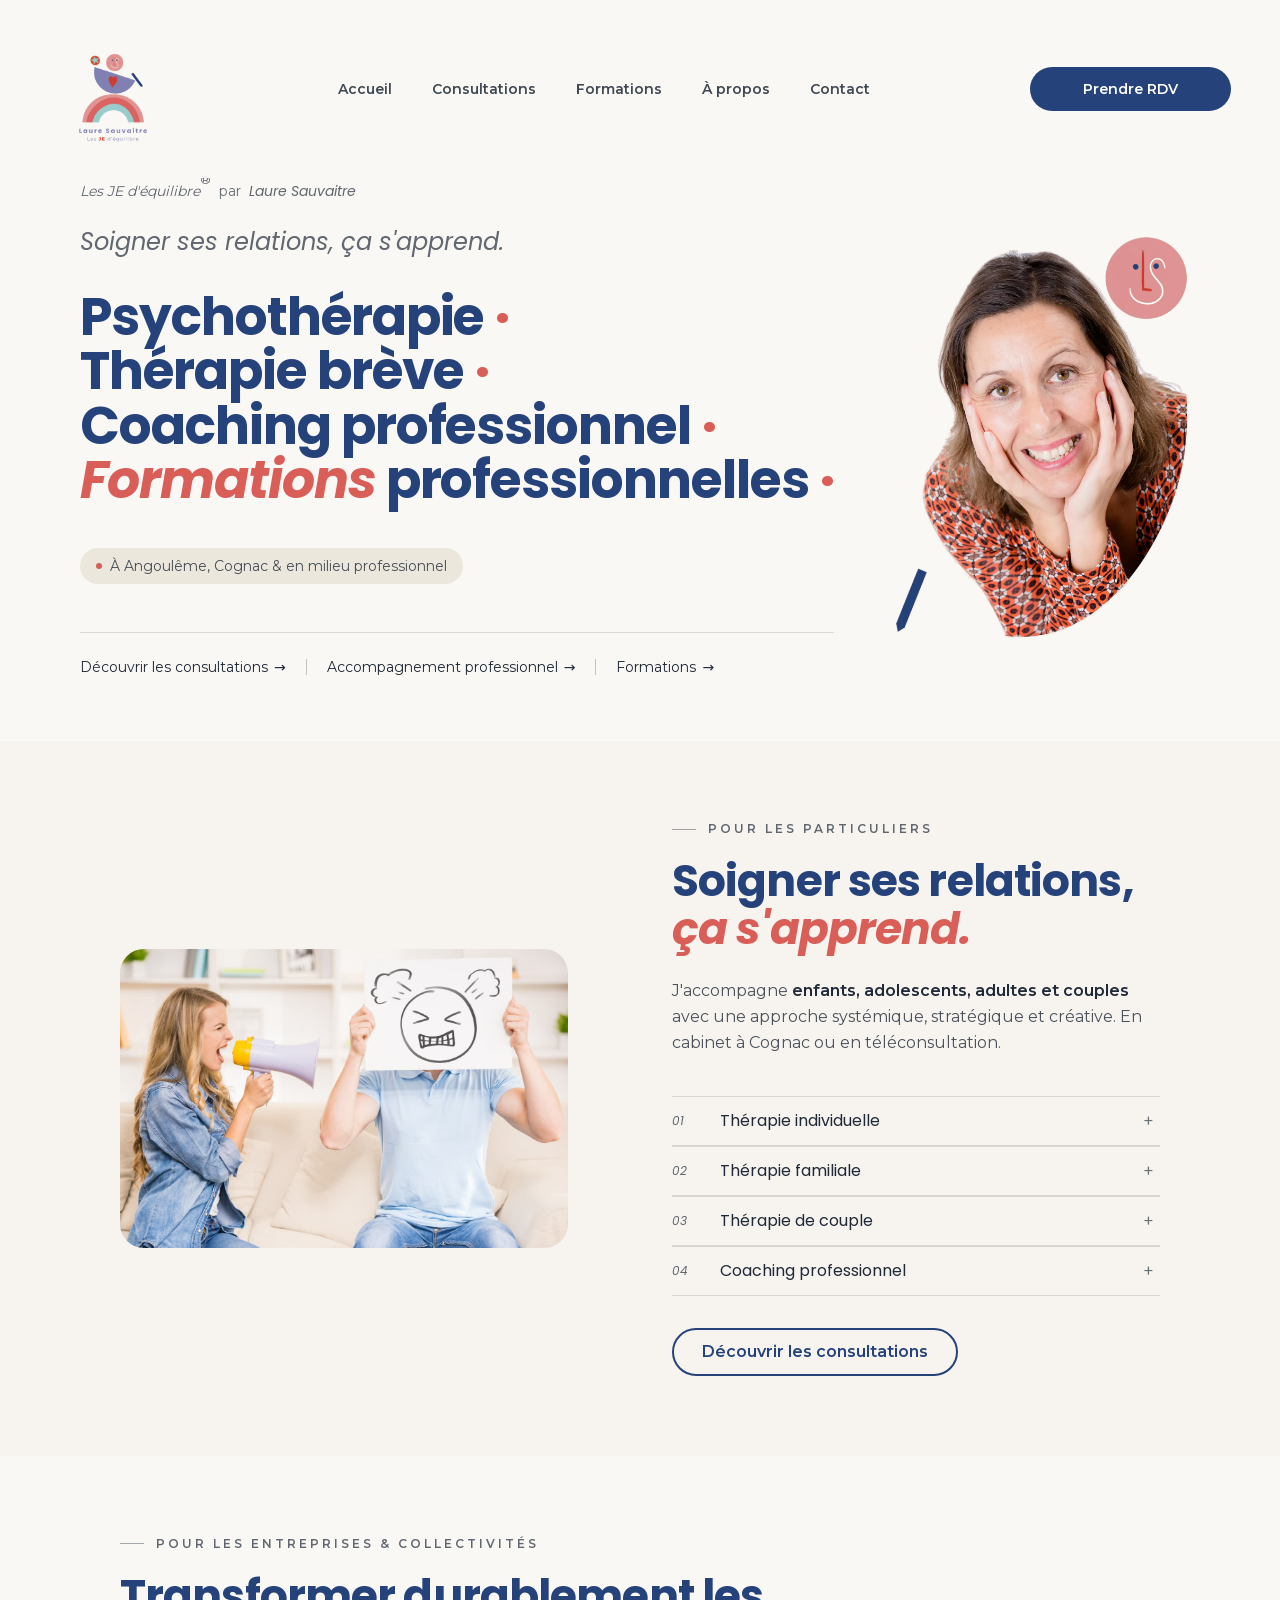
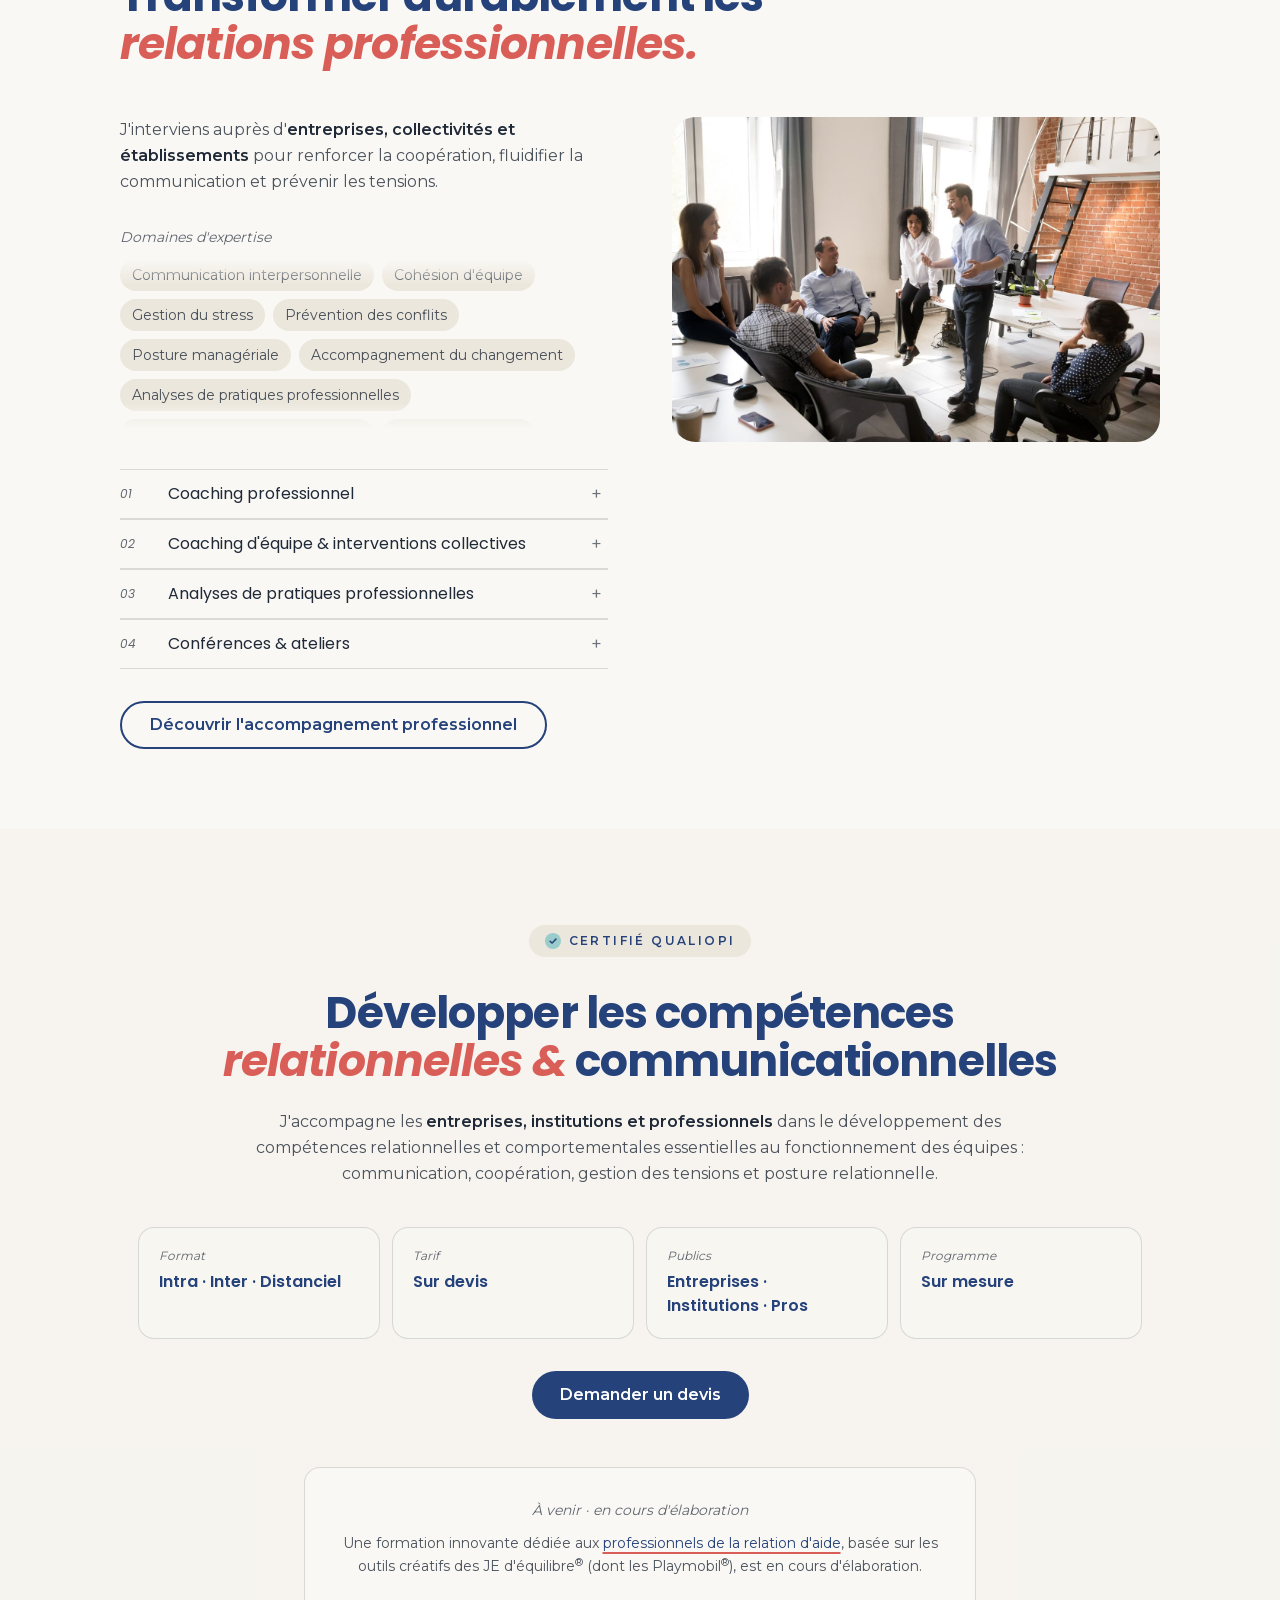
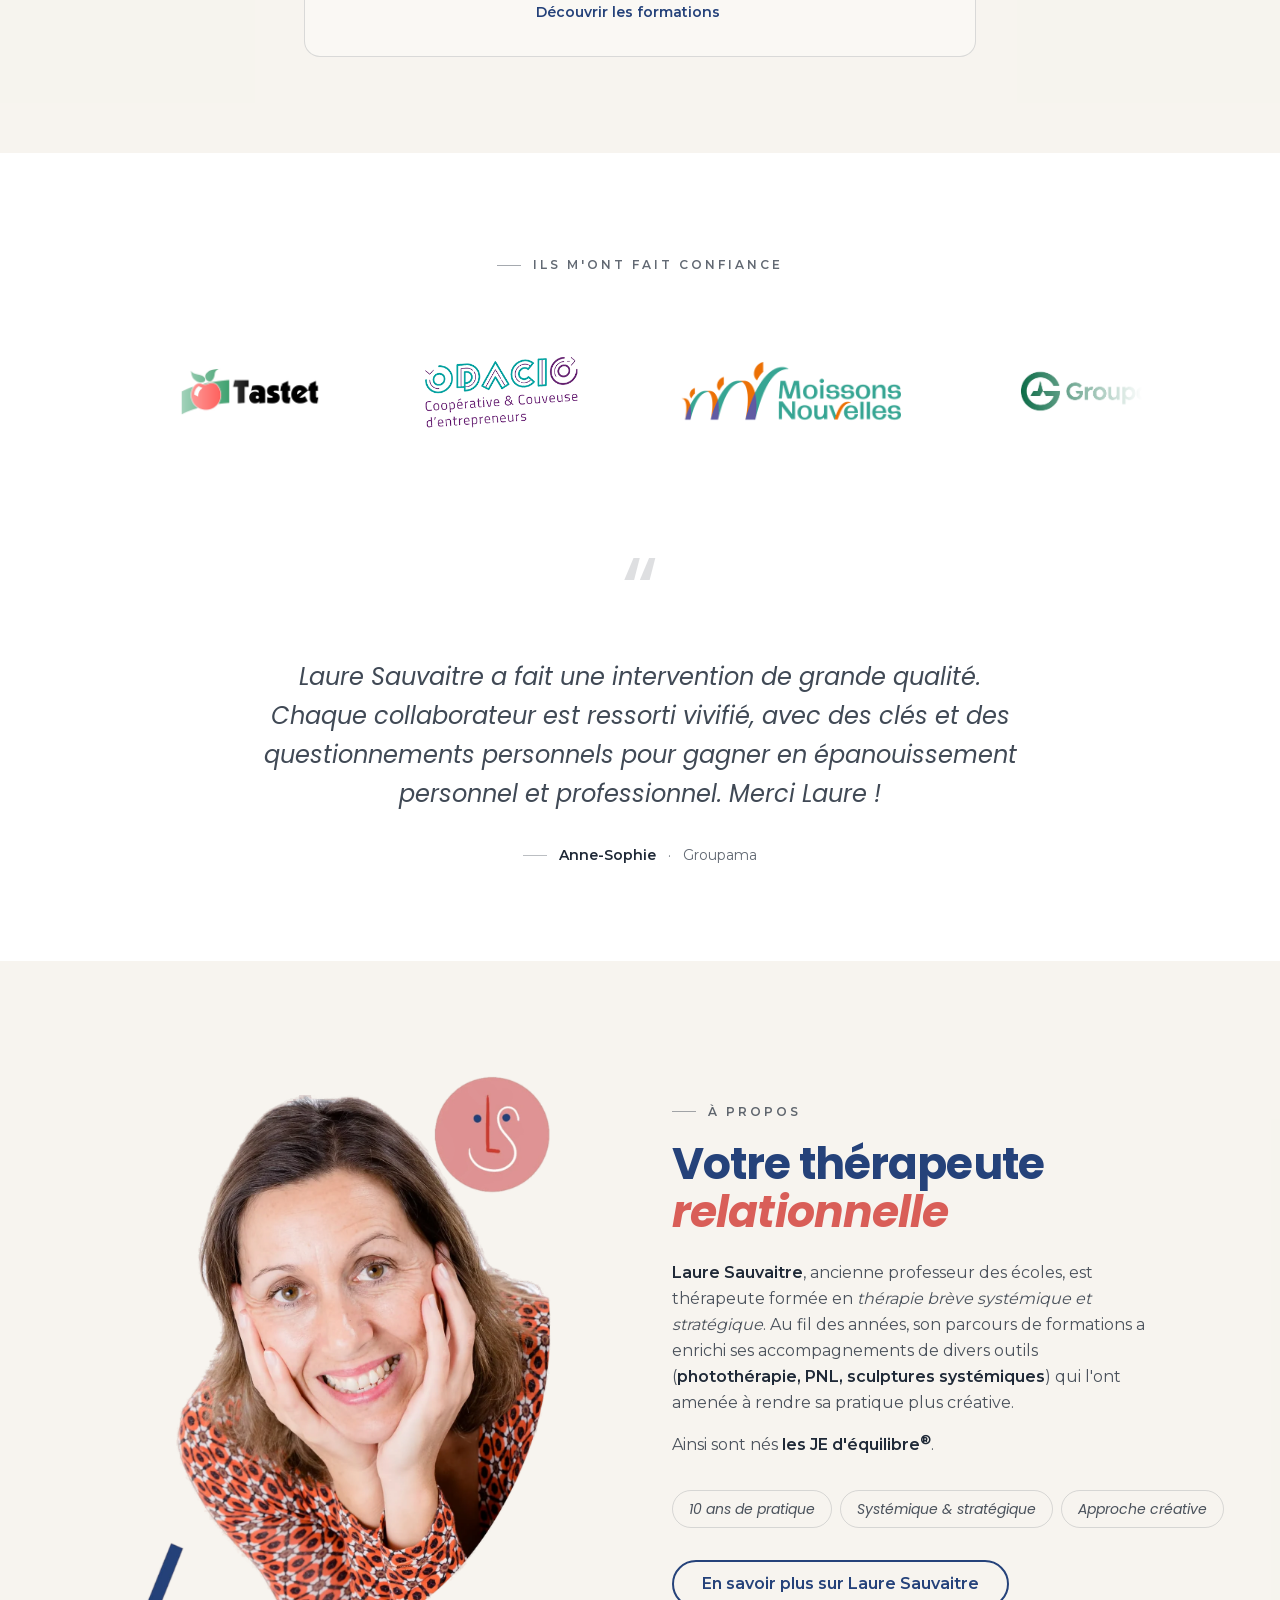
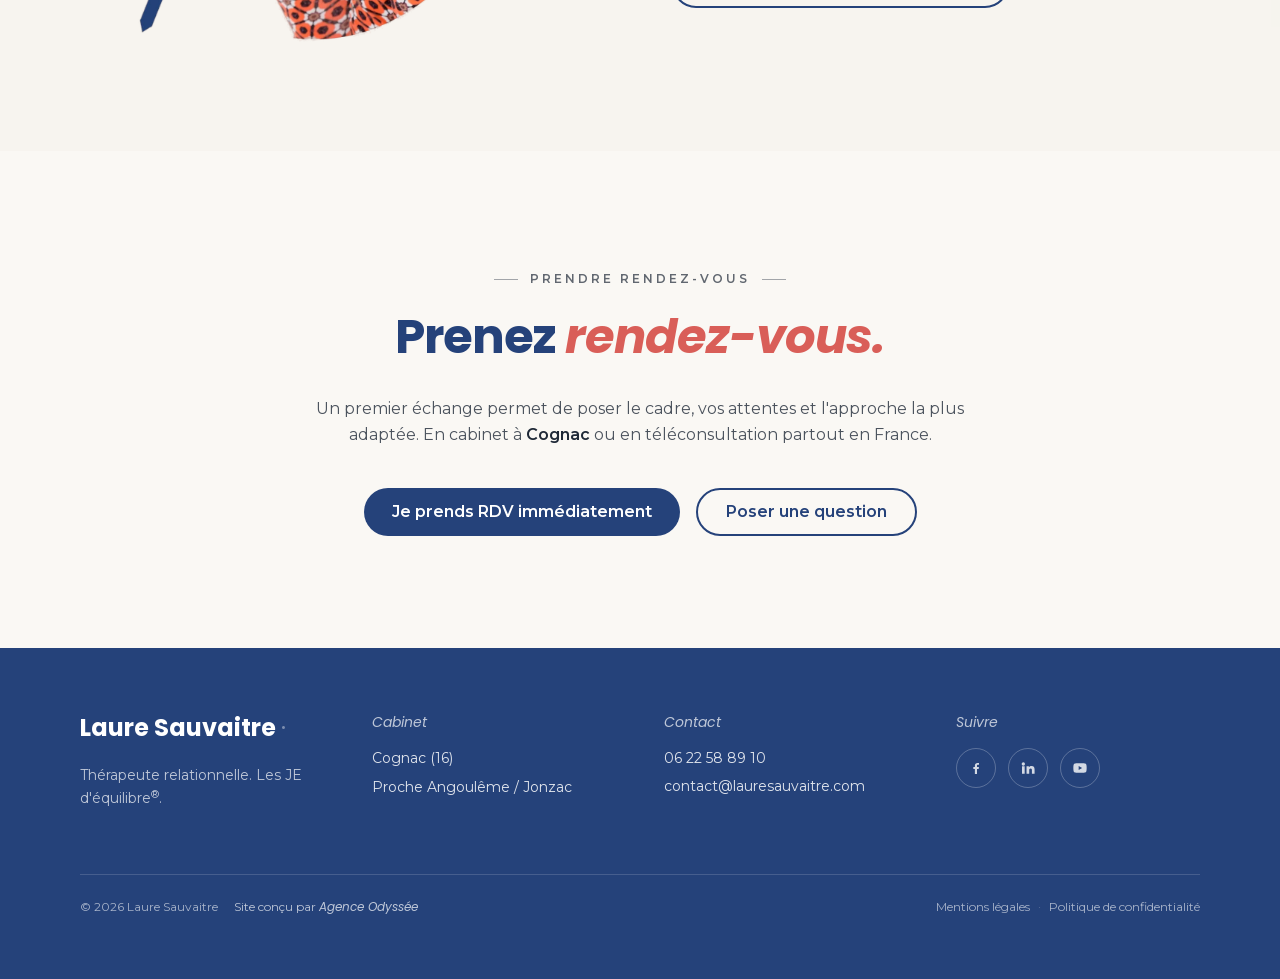
==== commit feb5104b: "Crédit Agence Odyssée (footer + mentions légales)" ====
--- a/index.html
+++ b/index.html
@@ -1 +1 @@
-<!DOCTYPE html><html lang="fr" class="poppins_9fc342ce-module__eHRihq__variable montserrat_749a012d-module__NJFDTW__variable h-full antialiased"><head><meta charSet="utf-8"/><meta name="viewport" content="width=device-width, initial-scale=1"/><link rel="preload" href="/_next/static/media/47fe1b7cd6e6ed85-s.p.0~mcdl10zdfb3.woff2" as="font" crossorigin="" type="font/woff2"/><link rel="preload" href="/_next/static/media/6aac95a85db691f1-s.p.0qkjcfd5a90c2.woff2" as="font" crossorigin="" type="font/woff2"/><link rel="preload" href="/_next/static/media/829ba4228c966254-s.p.0ub.k0om~_-xi.woff2" as="font" crossorigin="" type="font/woff2"/><link rel="preload" href="/_next/static/media/a218039a3287bcfd-s.p.17-1enzs_j91b.woff2" as="font" crossorigin="" type="font/woff2"/><link rel="preload" href="/_next/static/media/b06c83c7cc676c09-s.p.15p9cfi8srt_k.woff2" as="font" crossorigin="" type="font/woff2"/><link rel="preload" href="/_next/static/media/b6620be20ad708dd-s.p.15glw.3ya746x.woff2" as="font" crossorigin="" type="font/woff2"/><link rel="preload" href="/_next/static/media/e2334d715941921e-s.p.12skym0rqknxy.woff2" as="font" crossorigin="" type="font/woff2"/><link rel="preload" href="/_next/static/media/e8f2fbee2754df70-s.p.0fzkl03jw-sdz.woff2" as="font" crossorigin="" type="font/woff2"/><link rel="preload" href="/_next/static/media/edcf447d6990da7e-s.p.0rmnzjlzsvg7u.woff2" as="font" crossorigin="" type="font/woff2"/><link rel="preload" href="/brand/portrait_laure.webp" as="image" fetchPriority="high"/><link rel="preload" as="image" href="/brand/logo.webp"/><link rel="preload" href="/brand/therapie-relationnelle.jpg" as="image"/><link rel="preload" href="/brand/accompagnement-organisations.jpg" as="image"/><link rel="stylesheet" href="/_next/static/chunks/0xcc94ctzi_ix.css" data-precedence="next"/><link rel="preload" as="script" fetchPriority="low" href="/_next/static/chunks/0fs-j4ukcgf19.js"/><script src="/_next/static/chunks/0dgq26a5_oy.a.js" async=""></script><script src="/_next/static/chunks/0oui10gukf8nf.js" async=""></script><script src="/_next/static/chunks/0v9c2uadhpd-i.js" async=""></script><script src="/_next/static/chunks/turbopack-0b0-ab3~8h53w.js" async=""></script><script src="/_next/static/chunks/12d_znx1lzlwg.js" async=""></script><script src="/_next/static/chunks/0d3shmwh5_nmn.js" async=""></script><meta name="next-size-adjust" content=""/><title>Laure Sauvaitre · Thérapeute relationnelle &amp; coach systémique</title><meta name="description" content="Thérapeute relationnelle, coach systémique et stratégique en Charente (Cognac, Angoulême). Consultations individuelles, couple, famille, coaching et formations Qualiopi."/><meta name="robots" content="index, follow"/><link rel="canonical" href="https://lauresauvaitre.com"/><meta property="og:title" content="Laure Sauvaitre · Thérapeute relationnelle &amp; coach systémique"/><meta property="og:description" content="Thérapeute relationnelle, coach systémique et stratégique en Charente (Cognac, Angoulême). Consultations individuelles, couple, famille, coaching et formations Qualiopi."/><meta property="og:url" content="https://lauresauvaitre.com"/><meta property="og:site_name" content="Laure Sauvaitre"/><meta property="og:locale" content="fr_FR"/><meta property="og:image" content="https://lauresauvaitre.com/og-default.jpg"/><meta property="og:image:width" content="1200"/><meta property="og:image:height" content="630"/><meta property="og:image:alt" content="Laure Sauvaitre, thérapeute relationnelle et coach systémique en Charente"/><meta property="og:type" content="website"/><meta name="twitter:card" content="summary_large_image"/><meta name="twitter:title" content="Laure Sauvaitre · Thérapeute relationnelle &amp; coach systémique"/><meta name="twitter:description" content="Thérapeute relationnelle, coach systémique et stratégique en Charente (Cognac, Angoulême). Consultations individuelles, couple, famille, coaching et formations Qualiopi."/><meta name="twitter:image" content="https://lauresauvaitre.com/og-default.jpg"/><meta name="twitter:image:alt" content="Laure Sauvaitre, thérapeute relationnelle et coach systémique en Charente"/><meta name="twitter:image:width" content="1200"/><meta name="twitter:image:height" content="630"/><link rel="icon" href="/icon.svg?icon.0c11ujt~tflyj.svg" sizes="any" type="image/svg+xml"/><script src="/_next/static/chunks/03~yq9q893hmn.js" noModule=""></script></head><body class="min-h-full flex flex-col font-body text-foreground bg-background"><div hidden=""><!--$--><!--/$--></div><script type="application/ld+json">{"@context":"https://schema.org","@type":"ProfessionalService","@id":"https://lauresauvaitre.com#organization","name":"Laure Sauvaitre","url":"https://lauresauvaitre.com","logo":"https://lauresauvaitre.com/brand/logo.webp","image":"https://lauresauvaitre.com/og-default.jpg","description":"Thérapeute relationnelle, coach systémique et stratégique en Charente (Cognac, Angoulême). Consultations individuelles, couple, famille, coaching et formations Qualiopi.","priceRange":"€€","telephone":"+33622588910","email":"mailto:contact@lauresauvaitre.com","address":{"@type":"PostalAddress","streetAddress":"24 rue de Segonzac","postalCode":"16100","addressLocality":"Cognac","addressRegion":"Charente","addressCountry":"FR"},"geo":{"@type":"GeoCoordinates","latitude":45.6898,"longitude":-0.3206},"areaServed":[{"@type":"Place","name":"Charente (16)"},{"@type":"Place","name":"Angoulême"},{"@type":"Place","name":"Cognac"},{"@type":"Place","name":"Jonzac"},{"@type":"Place","name":"Nouvelle-Aquitaine"},{"@type":"Place","name":"France (téléconsultation)"}],"sameAs":["https://www.linkedin.com/in/laure-sauvaitre-4713489b","https://www.facebook.com/lesjedequilibre","https://www.youtube.com/channel/UC7m3uyLe6G8E5Je1PD4fXtQ"],"founder":{"@type":"Person","name":"Laure Sauvaitre","jobTitle":"Thérapeute relationnelle · Coach systémique & stratégique","url":"https://lauresauvaitre.com","image":"https://lauresauvaitre.com/brand/portrait_laure.webp","knowsAbout":["Thérapie systémique et stratégique","Thérapie brève","Thérapie de couple","Thérapie familiale","Coaching d'équipe","Analyse de pratiques professionnelles","Photo-langage","Génogramme","Analyse transactionnelle","Sculptures systémiques","PNL"],"sameAs":["https://www.linkedin.com/in/laure-sauvaitre-4713489b","https://www.facebook.com/lesjedequilibre","https://www.youtube.com/channel/UC7m3uyLe6G8E5Je1PD4fXtQ"],"email":"mailto:contact@lauresauvaitre.com","telephone":"+33622588910","alumniOf":"15 ans professeur des écoles"},"employee":{"@type":"Person","name":"Laure Sauvaitre","jobTitle":"Thérapeute relationnelle · Coach systémique & stratégique","url":"https://lauresauvaitre.com","image":"https://lauresauvaitre.com/brand/portrait_laure.webp","knowsAbout":["Thérapie systémique et stratégique","Thérapie brève","Thérapie de couple","Thérapie familiale","Coaching d'équipe","Analyse de pratiques professionnelles","Photo-langage","Génogramme","Analyse transactionnelle","Sculptures systémiques","PNL"],"sameAs":["https://www.linkedin.com/in/laure-sauvaitre-4713489b","https://www.facebook.com/lesjedequilibre","https://www.youtube.com/channel/UC7m3uyLe6G8E5Je1PD4fXtQ"],"email":"mailto:contact@lauresauvaitre.com","telephone":"+33622588910","alumniOf":"15 ans professeur des écoles"}}</script><header class="sticky top-0 z-40 transition-all duration-300 bg-background/85 backdrop-blur-md"><nav class="mx-auto flex items-center justify-between transition-all duration-300 max-w-[1400px] px-6 md:px-12 py-3 md:py-6 border border-transparent"><a class="inline-flex items-center" aria-label="Accueil Laure Sauvaitre" href="/"><img src="/brand/logo.webp" alt="Laure Sauvaitre" class="w-auto transition-all duration-300 h-16 md:h-32"/></a><ul class="hidden lg:flex items-center gap-10 text-sm text-foreground/85"><li><a class="relative font-semibold hover:text-primary transition-colors after:absolute after:left-0 after:-bottom-1 after:h-[2px] after:w-0 after:bg-primary after:transition-all after:duration-300 hover:after:w-full" href="/">Accueil</a></li><li class="relative"><a class="relative font-semibold hover:text-primary transition-colors after:absolute after:left-0 after:-bottom-1 after:h-[2px] after:w-0 after:bg-primary after:transition-all after:duration-300 hover:after:w-full" aria-haspopup="true" aria-expanded="false" href="/consultations">Consultations</a><div class="absolute left-1/2 -translate-x-1/2 top-full pt-4 transition-all duration-200 opacity-0 -translate-y-1 pointer-events-none"><ul class="min-w-[280px] p-2 rounded-2xl bg-background border border-foreground/10 shadow-[0_12px_32px_-12px_rgba(37,66,122,0.25)]"><li><a class="block px-4 py-3 rounded-xl text-sm font-semibold text-foreground/85 hover:bg-chip/40 hover:text-primary transition-colors" href="/consultations/individuelle">Thérapie individuelle</a></li><li><a class="block px-4 py-3 rounded-xl text-sm font-semibold text-foreground/85 hover:bg-chip/40 hover:text-primary transition-colors" href="/consultations/familiale">Thérapie familiale</a></li><li><a class="block px-4 py-3 rounded-xl text-sm font-semibold text-foreground/85 hover:bg-chip/40 hover:text-primary transition-colors" href="/consultations/couple">Thérapie de couple</a></li><li><a class="block px-4 py-3 rounded-xl text-sm font-semibold text-foreground/85 hover:bg-chip/40 hover:text-primary transition-colors" href="/consultations/coaching">Coaching professionnel</a></li></ul></div></li><li><a class="relative font-semibold hover:text-primary transition-colors after:absolute after:left-0 after:-bottom-1 after:h-[2px] after:w-0 after:bg-primary after:transition-all after:duration-300 hover:after:w-full" href="/formations">Formations</a></li><li><a class="relative font-semibold hover:text-primary transition-colors after:absolute after:left-0 after:-bottom-1 after:h-[2px] after:w-0 after:bg-primary after:transition-all after:duration-300 hover:after:w-full" href="/a-propos">À propos</a></li><li><a class="relative font-semibold hover:text-primary transition-colors after:absolute after:left-0 after:-bottom-1 after:h-[2px] after:w-0 after:bg-primary after:transition-all after:duration-300 hover:after:w-full" href="/contact">Contact</a></li></ul><a href="https://www.ibookthedate.fr/therapeute/16360-baignessteradegonde/laure-sauvaitre" target="_blank" rel="noopener noreferrer" class="group hidden lg:inline-flex items-center justify-center h-11 px-5 md:px-6 rounded-full bg-primary text-white text-sm font-semibold hover:bg-accent-subtle transition-colors"><span aria-hidden="true" class="inline-block w-[1.5em] mr-2 shrink-0"></span>Prendre RDV<span aria-hidden="true" class="inline-block w-[1.5em] ml-2 shrink-0 -translate-x-1 opacity-0 transition-all duration-200 group-hover:translate-x-0 group-hover:opacity-100">→</span></a><button type="button" class="lg:hidden inline-flex items-center justify-center size-11 rounded-full text-foreground hover:bg-foreground/5 transition-colors" aria-label="Ouvrir le menu" aria-expanded="false"><svg viewBox="0 0 24 24" fill="none" stroke="currentColor" stroke-width="2" stroke-linecap="round" class="size-6" aria-hidden="true"><line x1="4" y1="7" x2="20" y2="7"></line><line x1="4" y1="12" x2="20" y2="12"></line><line x1="4" y1="17" x2="20" y2="17"></line></svg></button></nav></header><div class="fixed inset-0 z-50 bg-background transition-opacity duration-300 lg:hidden opacity-0 pointer-events-none" aria-hidden="true"><div class="flex flex-col h-full px-6 pt-4 pb-10 overflow-y-auto"><div class="flex items-center justify-between"><a class="inline-flex items-center" aria-label="Accueil Laure Sauvaitre" href="/"><img src="/brand/logo.webp" alt="Laure Sauvaitre" class="h-16 w-auto"/></a><button type="button" class="inline-flex items-center justify-center size-11 rounded-full text-foreground hover:bg-foreground/5 transition-colors" aria-label="Fermer le menu"><svg viewBox="0 0 24 24" fill="none" stroke="currentColor" stroke-width="2" stroke-linecap="round" class="size-6" aria-hidden="true"><line x1="6" y1="6" x2="18" y2="18"></line><line x1="6" y1="18" x2="18" y2="6"></line></svg></button></div><ul class="mt-12 flex flex-col gap-5"><li><a class="font-heading text-3xl text-foreground hover:text-primary transition-colors" href="/">Accueil</a></li><li><button type="button" class="w-full flex items-center justify-between font-heading text-3xl text-foreground hover:text-primary transition-colors" aria-expanded="false">Consultations<span aria-hidden="true" class="text-2xl transition-transform duration-200 ">+</span></button><div class="overflow-hidden transition-all duration-300 max-h-0"><ul class="pl-3 flex flex-col gap-3 border-l-2 border-foreground/15"><li><a class="block pl-4 text-base italic text-foreground/70 hover:text-primary transition-colors" href="/consultations">Toutes les consultations</a></li><li><a class="block pl-4 text-lg text-foreground hover:text-primary transition-colors" href="/consultations/individuelle">Thérapie individuelle</a></li><li><a class="block pl-4 text-lg text-foreground hover:text-primary transition-colors" href="/consultations/familiale">Thérapie familiale</a></li><li><a class="block pl-4 text-lg text-foreground hover:text-primary transition-colors" href="/consultations/couple">Thérapie de couple</a></li><li><a class="block pl-4 text-lg text-foreground hover:text-primary transition-colors" href="/consultations/coaching">Coaching professionnel</a></li></ul></div></li><li><a class="font-heading text-3xl text-foreground hover:text-primary transition-colors" href="/formations">Formations</a></li><li><a class="font-heading text-3xl text-foreground hover:text-primary transition-colors" href="/a-propos">À propos</a></li><li><a class="font-heading text-3xl text-foreground hover:text-primary transition-colors" href="/contact">Contact</a></li></ul><a href="https://www.ibookthedate.fr/therapeute/16360-baignessteradegonde/laure-sauvaitre" target="_blank" rel="noopener noreferrer" class="mt-auto inline-flex items-center justify-center h-14 px-7 rounded-full bg-primary text-white font-semibold hover:bg-accent-subtle transition-colors">Prendre RDV</a></div></div><main class="flex-1 flex flex-col"><section class="relative"><div class="mx-auto max-w-[1400px] px-6 md:px-16 lg:px-20 pt-6 md:pt-0 pb-12 md:pb-16 grid gap-10 md:gap-12 md:grid-cols-[1.25fr_1fr] md:items-center"><div class="flex flex-col text-center md:text-left"><p class="italic text-sm text-foreground/70">Les JE d&#x27;équilibre<sup class="not-italic text-xs align-super">®</sup><span class="mx-2 text-foreground/65 not-italic">par</span><span class="font-heading">Laure Sauvaitre</span></p><p class="mt-6 italic font-heading text-xl md:text-2xl text-foreground/70 leading-snug">Soigner ses relations, ça s&#x27;apprend.</p><h1 class="mt-8 font-heading font-bold text-primary text-[2rem] md:text-[2.75rem] lg:text-[3.25rem] leading-[1.05] tracking-[-0.02em]">Psychothérapie<span class="text-accent-warm"> · </span><span class="md:whitespace-nowrap">Thérapie brève</span><span class="text-accent-warm"> · </span><span class="md:whitespace-nowrap">Coaching professionnel</span><span class="text-accent-warm"> · </span><span class="md:whitespace-nowrap"><em class="italic text-accent-warm">Formations</em> <!-- -->professionnelles<span class="text-accent-warm"> ·</span></span></h1><div class="mt-10"><span class="inline-flex items-center gap-2 px-4 py-2 rounded-full bg-chip text-foreground/80 text-sm"><span aria-hidden="true" class="size-1.5 rounded-full bg-accent-warm"></span>À Angoulême, Cognac &amp; en milieu professionnel</span></div><div class="md:hidden mt-10"><div class="relative aspect-[3/4] w-full mx-auto md:mx-0 rounded-3xl overflow-hidden max-w-[260px]"><img src="/brand/portrait_laure.webp" alt="Laure Sauvaitre, thérapeute relationnelle et coach systémique" fetchPriority="high" class="absolute inset-0 h-full w-full object-cover"/></div></div><div class="mt-12 border-t border-foreground/15"></div><div class="md:hidden mt-6 grid gap-3 text-left"><a class="group flex items-center justify-between gap-4 px-5 py-4 rounded-2xl bg-accent-soft/15 hover:bg-accent-soft/25 transition-colors" href="/consultations"><div class="flex items-center gap-3"><span aria-hidden="true" class="shrink-0 size-2 rounded-full bg-accent-warm"></span><div><p class="font-semibold text-foreground">Consultations</p><p class="text-xs text-foreground/70 mt-0.5">Individuelle, couple, famille</p></div></div><span aria-hidden="true" class="text-primary text-lg inline-block overflow-hidden max-w-0 -translate-x-1 opacity-0 transition-all duration-200 group-hover:max-w-[1.5em] group-hover:opacity-100 group-hover:translate-x-0">→</span></a><a class="group flex items-center justify-between gap-4 px-5 py-4 rounded-2xl bg-accent-fresh/15 hover:bg-accent-fresh/25 transition-colors" href="/consultations/coaching"><div class="flex items-center gap-3"><span aria-hidden="true" class="shrink-0 size-2 rounded-full bg-accent-subtle"></span><div><p class="font-semibold text-foreground">Accompagnement pro</p><p class="text-xs text-foreground/70 mt-0.5">Coaching systémique &amp; stratégique</p></div></div><span aria-hidden="true" class="text-primary text-lg inline-block overflow-hidden max-w-0 -translate-x-1 opacity-0 transition-all duration-200 group-hover:max-w-[1.5em] group-hover:opacity-100 group-hover:translate-x-0">→</span></a><a class="group flex items-center justify-between gap-4 px-5 py-4 rounded-2xl bg-accent-subtle/15 hover:bg-accent-subtle/25 transition-colors" href="/formations"><div class="flex items-center gap-3"><span aria-hidden="true" class="shrink-0 size-2 rounded-full bg-accent-warm"></span><div><p class="font-semibold text-foreground">Formations professionnelles</p><p class="text-xs text-foreground/70 mt-0.5">Entreprises &amp; institutions · Qualiopi</p></div></div><span aria-hidden="true" class="text-primary text-lg inline-block overflow-hidden max-w-0 -translate-x-1 opacity-0 transition-all duration-200 group-hover:max-w-[1.5em] group-hover:opacity-100 group-hover:translate-x-0">→</span></a></div><ul class="hidden md:flex mt-6 md:flex-nowrap md:justify-start items-center gap-x-5 text-sm"><li><a class="group inline-flex items-center gap-1.5 whitespace-nowrap text-foreground hover:text-accent-warm transition-colors" href="/consultations">Découvrir les consultations<span aria-hidden="true" class="transition-transform group-hover:translate-x-1">→</span></a></li><li aria-hidden="true" class="w-px h-4 bg-foreground/25 self-center"></li><li><a class="group inline-flex items-center gap-1.5 whitespace-nowrap text-foreground hover:text-accent-warm transition-colors" href="/consultations/coaching">Accompagnement professionnel<span aria-hidden="true" class="transition-transform group-hover:translate-x-1">→</span></a></li><li aria-hidden="true" class="w-px h-4 bg-foreground/25 self-center"></li><li><a class="group inline-flex items-center gap-1.5 whitespace-nowrap text-foreground hover:text-accent-warm transition-colors" href="/formations">Formations<span aria-hidden="true" class="transition-transform group-hover:translate-x-1">→</span></a></li></ul></div><div class="relative aspect-[3/4] w-full mx-auto md:mx-0 rounded-3xl overflow-hidden hidden md:block md:mt-4 max-w-md"><img src="/brand/portrait_laure.webp" alt="Laure Sauvaitre, thérapeute relationnelle et coach systémique" fetchPriority="high" class="absolute inset-0 h-full w-full object-cover"/></div></div></section><section class="py-16 md:py-20 bg-chip/25"><div class="mx-auto max-w-[1200px] px-6 md:px-16 lg:px-20 grid gap-12 md:gap-16 md:grid-cols-2 md:items-center"><div class="relative aspect-[3/2] w-full max-w-md mx-auto md:mx-0 rounded-3xl overflow-hidden order-2 md:order-1"><img src="/brand/therapie-relationnelle.jpg" alt="Illustration d&#x27;une thérapie relationnelle, accompagnement à l&#x27;écoute et au lien" class="absolute inset-0 h-full w-full object-cover"/></div><div class="order-1 md:order-2"><p class="flex items-center gap-3 text-xs tracking-[0.25em] uppercase text-foreground/70 font-semibold"><span aria-hidden="true" class="h-px w-6 bg-foreground/40"></span>Pour les particuliers</p><h2 class="mt-5 font-heading font-bold text-primary text-[2rem] md:text-[2.25rem] lg:text-[2.75rem] leading-[1.1] tracking-[-0.02em]">Soigner ses relations,<br/><em class="italic text-accent-warm">ça s&#x27;apprend.</em></h2><p class="mt-6 text-sm md:text-base text-foreground/80 leading-relaxed">J&#x27;accompagne<!-- --> <strong class="font-semibold text-foreground">enfants, adolescents, adultes et couples</strong> <!-- -->avec une approche systémique, stratégique et créative. En cabinet à Cognac ou en téléconsultation.</p><ul class="mt-10"><li><details name="consultations-accordion" class="group border-b border-foreground/15 first:border-t transition-all duration-200 open:bg-background open:rounded-xl md:open:-mx-3 md:open:px-3 open:shadow-[0_8px_24px_-12px_rgba(37,66,122,0.2)] open:border-transparent"><summary class="flex items-center gap-4 py-3 md:px-3 md:-mx-3 cursor-pointer select-none list-none transition-all duration-200 rounded-xl hover:-translate-y-0.5 hover:shadow-[0_8px_24px_-12px_rgba(37,66,122,0.25)] hover:bg-background hover:border-transparent group-open:mx-0 group-open:px-0 group-open:translate-y-0 group-open:shadow-none group-open:bg-transparent [&amp;::-webkit-details-marker]:hidden"><span class="italic font-heading text-xs text-foreground/70 shrink-0 w-8">01</span><span class="flex-1 font-heading text-sm md:text-base text-foreground group-hover:text-accent-warm group-open:text-accent-warm transition-colors">Thérapie individuelle</span><span aria-hidden="true" class="shrink-0 size-6 flex items-center justify-center text-foreground/65 text-lg leading-none group-open:rotate-45 group-open:text-accent-warm transition-transform duration-200">+</span></summary><div class="pl-11 pr-3 pb-5 pt-1"><p class="text-sm text-foreground/75 leading-relaxed">Un espace pour explorer vos ressentis, dénouer vos blocages et retrouver un équilibre intérieur. Pour enfants, adolescents et adultes.</p><a class="group/cta relative mt-4 inline-flex items-center text-sm font-semibold text-primary hover:text-accent-warm transition-colors pr-6" href="/consultations/individuelle"><span class="md:transition-transform md:duration-200 md:group-hover/cta:-translate-x-2">En savoir plus</span><span aria-hidden="true" class="hidden md:block absolute right-0 -translate-x-1 opacity-0 transition-all duration-200 group-hover/cta:translate-x-0 group-hover/cta:opacity-100">→</span></a></div></details></li><li><details name="consultations-accordion" class="group border-b border-foreground/15 first:border-t transition-all duration-200 open:bg-background open:rounded-xl md:open:-mx-3 md:open:px-3 open:shadow-[0_8px_24px_-12px_rgba(37,66,122,0.2)] open:border-transparent"><summary class="flex items-center gap-4 py-3 md:px-3 md:-mx-3 cursor-pointer select-none list-none transition-all duration-200 rounded-xl hover:-translate-y-0.5 hover:shadow-[0_8px_24px_-12px_rgba(37,66,122,0.25)] hover:bg-background hover:border-transparent group-open:mx-0 group-open:px-0 group-open:translate-y-0 group-open:shadow-none group-open:bg-transparent [&amp;::-webkit-details-marker]:hidden"><span class="italic font-heading text-xs text-foreground/70 shrink-0 w-8">02</span><span class="flex-1 font-heading text-sm md:text-base text-foreground group-hover:text-accent-warm group-open:text-accent-warm transition-colors">Thérapie familiale</span><span aria-hidden="true" class="shrink-0 size-6 flex items-center justify-center text-foreground/65 text-lg leading-none group-open:rotate-45 group-open:text-accent-warm transition-transform duration-200">+</span></summary><div class="pl-11 pr-3 pb-5 pt-1"><p class="text-sm text-foreground/75 leading-relaxed">Comprendre les dynamiques à l&#x27;œuvre dans votre famille et construire ensemble de nouvelles manières de communiquer, d&#x27;écouter, d&#x27;habiter les liens.</p><a class="group/cta relative mt-4 inline-flex items-center text-sm font-semibold text-primary hover:text-accent-warm transition-colors pr-6" href="/consultations/familiale"><span class="md:transition-transform md:duration-200 md:group-hover/cta:-translate-x-2">En savoir plus</span><span aria-hidden="true" class="hidden md:block absolute right-0 -translate-x-1 opacity-0 transition-all duration-200 group-hover/cta:translate-x-0 group-hover/cta:opacity-100">→</span></a></div></details></li><li><details name="consultations-accordion" class="group border-b border-foreground/15 first:border-t transition-all duration-200 open:bg-background open:rounded-xl md:open:-mx-3 md:open:px-3 open:shadow-[0_8px_24px_-12px_rgba(37,66,122,0.2)] open:border-transparent"><summary class="flex items-center gap-4 py-3 md:px-3 md:-mx-3 cursor-pointer select-none list-none transition-all duration-200 rounded-xl hover:-translate-y-0.5 hover:shadow-[0_8px_24px_-12px_rgba(37,66,122,0.25)] hover:bg-background hover:border-transparent group-open:mx-0 group-open:px-0 group-open:translate-y-0 group-open:shadow-none group-open:bg-transparent [&amp;::-webkit-details-marker]:hidden"><span class="italic font-heading text-xs text-foreground/70 shrink-0 w-8">03</span><span class="flex-1 font-heading text-sm md:text-base text-foreground group-hover:text-accent-warm group-open:text-accent-warm transition-colors">Thérapie de couple</span><span aria-hidden="true" class="shrink-0 size-6 flex items-center justify-center text-foreground/65 text-lg leading-none group-open:rotate-45 group-open:text-accent-warm transition-transform duration-200">+</span></summary><div class="pl-11 pr-3 pb-5 pt-1"><p class="text-sm text-foreground/75 leading-relaxed">Retrouver compréhension mutuelle, dépasser les conflits récurrents et bâtir un nouvel équilibre à deux, dans le respect de ce que chacun est.</p><a class="group/cta relative mt-4 inline-flex items-center text-sm font-semibold text-primary hover:text-accent-warm transition-colors pr-6" href="/consultations/couple"><span class="md:transition-transform md:duration-200 md:group-hover/cta:-translate-x-2">En savoir plus</span><span aria-hidden="true" class="hidden md:block absolute right-0 -translate-x-1 opacity-0 transition-all duration-200 group-hover/cta:translate-x-0 group-hover/cta:opacity-100">→</span></a></div></details></li><li><details name="consultations-accordion" class="group border-b border-foreground/15 first:border-t transition-all duration-200 open:bg-background open:rounded-xl md:open:-mx-3 md:open:px-3 open:shadow-[0_8px_24px_-12px_rgba(37,66,122,0.2)] open:border-transparent"><summary class="flex items-center gap-4 py-3 md:px-3 md:-mx-3 cursor-pointer select-none list-none transition-all duration-200 rounded-xl hover:-translate-y-0.5 hover:shadow-[0_8px_24px_-12px_rgba(37,66,122,0.25)] hover:bg-background hover:border-transparent group-open:mx-0 group-open:px-0 group-open:translate-y-0 group-open:shadow-none group-open:bg-transparent [&amp;::-webkit-details-marker]:hidden"><span class="italic font-heading text-xs text-foreground/70 shrink-0 w-8">04</span><span class="flex-1 font-heading text-sm md:text-base text-foreground group-hover:text-accent-warm group-open:text-accent-warm transition-colors">Coaching professionnel</span><span aria-hidden="true" class="shrink-0 size-6 flex items-center justify-center text-foreground/65 text-lg leading-none group-open:rotate-45 group-open:text-accent-warm transition-transform duration-200">+</span></summary><div class="pl-11 pr-3 pb-5 pt-1"><p class="text-sm text-foreground/75 leading-relaxed">Un accompagnement court et orienté solutions pour clarifier une situation, prendre une décision ou sortir d&#x27;un blocage professionnel ou personnel.</p><a class="group/cta relative mt-4 inline-flex items-center text-sm font-semibold text-primary hover:text-accent-warm transition-colors pr-6" href="/consultations/coaching"><span class="md:transition-transform md:duration-200 md:group-hover/cta:-translate-x-2">En savoir plus</span><span aria-hidden="true" class="hidden md:block absolute right-0 -translate-x-1 opacity-0 transition-all duration-200 group-hover/cta:translate-x-0 group-hover/cta:opacity-100">→</span></a></div></details></li></ul><a class="group relative mt-8 inline-flex h-12 items-center justify-center px-7 rounded-full border-2 border-primary text-primary font-semibold hover:bg-primary hover:text-white transition-colors" href="/consultations"><span class="md:transition-transform md:duration-200 md:group-hover:-translate-x-2">Découvrir les consultations</span><span aria-hidden="true" class="hidden md:block absolute right-4 -translate-x-1 opacity-0 transition-all duration-200 group-hover:translate-x-0 group-hover:opacity-100">→</span></a></div></div></section><section class="py-16 md:py-20"><div class="mx-auto max-w-[1200px] px-6 md:px-16 lg:px-20"><p class="flex items-center gap-3 text-xs tracking-[0.25em] uppercase text-foreground/70 font-semibold"><span aria-hidden="true" class="h-px w-6 bg-foreground/40"></span>Pour les entreprises &amp; collectivités</p><h2 class="mt-5 font-heading font-bold text-primary text-[2rem] md:text-[2.25rem] lg:text-[2.75rem] leading-[1.1] tracking-[-0.02em] max-w-5xl">Transformer durablement les<br/><em class="italic text-accent-warm">relations professionnelles.</em></h2><div class="mt-12 grid gap-12 md:gap-16 md:grid-cols-2 md:items-start"><div><p class="text-sm md:text-base text-foreground/80 leading-relaxed">J&#x27;interviens auprès d&#x27;<strong class="font-semibold text-foreground">entreprises, collectivités et établissements</strong> <!-- -->pour renforcer la coopération, fluidifier la communication et prévenir les tensions.</p><p class="mt-8 italic text-sm text-foreground/70">Domaines d&#x27;expertise</p><div class="relative mt-3 h-[170px] overflow-hidden" style="mask-image:linear-gradient(to bottom, transparent 0%, black 15%, black 85%, transparent 100%);-webkit-mask-image:linear-gradient(to bottom, transparent 0%, black 15%, black 85%, transparent 100%)"><div data-scroll-up="true" class="flex flex-col gap-2 hover:[animation-play-state:paused]" style="animation:scroll-up-loop 28s linear infinite"><ul class="flex flex-wrap gap-2" aria-hidden="false"><li class="px-3 py-1.5 rounded-full bg-chip text-xs md:text-sm text-foreground/80 whitespace-nowrap">Communication interpersonnelle</li><li class="px-3 py-1.5 rounded-full bg-chip text-xs md:text-sm text-foreground/80 whitespace-nowrap">Cohésion d&#x27;équipe</li><li class="px-3 py-1.5 rounded-full bg-chip text-xs md:text-sm text-foreground/80 whitespace-nowrap">Gestion du stress</li><li class="px-3 py-1.5 rounded-full bg-chip text-xs md:text-sm text-foreground/80 whitespace-nowrap">Prévention des conflits</li><li class="px-3 py-1.5 rounded-full bg-chip text-xs md:text-sm text-foreground/80 whitespace-nowrap">Posture managériale</li><li class="px-3 py-1.5 rounded-full bg-chip text-xs md:text-sm text-foreground/80 whitespace-nowrap">Accompagnement du changement</li><li class="px-3 py-1.5 rounded-full bg-chip text-xs md:text-sm text-foreground/80 whitespace-nowrap">Analyses de pratiques professionnelles</li></ul><ul class="flex flex-wrap gap-2" aria-hidden="true"><li class="px-3 py-1.5 rounded-full bg-chip text-xs md:text-sm text-foreground/80 whitespace-nowrap">Communication interpersonnelle</li><li class="px-3 py-1.5 rounded-full bg-chip text-xs md:text-sm text-foreground/80 whitespace-nowrap">Cohésion d&#x27;équipe</li><li class="px-3 py-1.5 rounded-full bg-chip text-xs md:text-sm text-foreground/80 whitespace-nowrap">Gestion du stress</li><li class="px-3 py-1.5 rounded-full bg-chip text-xs md:text-sm text-foreground/80 whitespace-nowrap">Prévention des conflits</li><li class="px-3 py-1.5 rounded-full bg-chip text-xs md:text-sm text-foreground/80 whitespace-nowrap">Posture managériale</li><li class="px-3 py-1.5 rounded-full bg-chip text-xs md:text-sm text-foreground/80 whitespace-nowrap">Accompagnement du changement</li><li class="px-3 py-1.5 rounded-full bg-chip text-xs md:text-sm text-foreground/80 whitespace-nowrap">Analyses de pratiques professionnelles</li></ul><ul class="flex flex-wrap gap-2" aria-hidden="true"><li class="px-3 py-1.5 rounded-full bg-chip text-xs md:text-sm text-foreground/80 whitespace-nowrap">Communication interpersonnelle</li><li class="px-3 py-1.5 rounded-full bg-chip text-xs md:text-sm text-foreground/80 whitespace-nowrap">Cohésion d&#x27;équipe</li><li class="px-3 py-1.5 rounded-full bg-chip text-xs md:text-sm text-foreground/80 whitespace-nowrap">Gestion du stress</li><li class="px-3 py-1.5 rounded-full bg-chip text-xs md:text-sm text-foreground/80 whitespace-nowrap">Prévention des conflits</li><li class="px-3 py-1.5 rounded-full bg-chip text-xs md:text-sm text-foreground/80 whitespace-nowrap">Posture managériale</li><li class="px-3 py-1.5 rounded-full bg-chip text-xs md:text-sm text-foreground/80 whitespace-nowrap">Accompagnement du changement</li><li class="px-3 py-1.5 rounded-full bg-chip text-xs md:text-sm text-foreground/80 whitespace-nowrap">Analyses de pratiques professionnelles</li></ul></div></div><ul class="mt-10"><li><details name="pro-accordion" class="group border-b border-foreground/15 first:border-t transition-all duration-200 open:bg-background open:rounded-xl md:open:-mx-3 md:open:px-3 open:shadow-[0_8px_24px_-12px_rgba(37,66,122,0.2)] open:border-transparent"><summary class="flex items-center gap-4 py-3 md:px-3 md:-mx-3 cursor-pointer select-none list-none transition-all duration-200 rounded-xl hover:-translate-y-0.5 hover:shadow-[0_8px_24px_-12px_rgba(37,66,122,0.25)] hover:bg-background hover:border-transparent group-open:mx-0 group-open:px-0 group-open:translate-y-0 group-open:shadow-none group-open:bg-transparent [&amp;::-webkit-details-marker]:hidden"><span class="italic font-heading text-xs text-foreground/70 shrink-0 w-8">01</span><span class="flex-1 font-heading text-sm md:text-base text-foreground group-hover:text-accent-warm group-open:text-accent-warm transition-colors">Coaching professionnel</span><span aria-hidden="true" class="shrink-0 size-6 flex items-center justify-center text-foreground/65 text-lg leading-none group-open:rotate-45 group-open:text-accent-warm transition-transform duration-200">+</span></summary><div class="pl-11 pr-3 pb-5 pt-1"><p class="text-sm text-foreground/75 leading-relaxed">Accompagnement court et ciblé pour dirigeants et managers face à un enjeu relationnel, une transition ou une prise de décision.</p><a class="group/cta relative mt-4 inline-flex items-center text-sm font-semibold text-primary hover:text-accent-warm transition-colors pr-6" href="/consultations/coaching"><span class="md:transition-transform md:duration-200 md:group-hover/cta:-translate-x-2">En savoir plus</span><span aria-hidden="true" class="hidden md:block absolute right-0 -translate-x-1 opacity-0 transition-all duration-200 group-hover/cta:translate-x-0 group-hover/cta:opacity-100">→</span></a></div></details></li><li><details name="pro-accordion" class="group border-b border-foreground/15 first:border-t transition-all duration-200 open:bg-background open:rounded-xl md:open:-mx-3 md:open:px-3 open:shadow-[0_8px_24px_-12px_rgba(37,66,122,0.2)] open:border-transparent"><summary class="flex items-center gap-4 py-3 md:px-3 md:-mx-3 cursor-pointer select-none list-none transition-all duration-200 rounded-xl hover:-translate-y-0.5 hover:shadow-[0_8px_24px_-12px_rgba(37,66,122,0.25)] hover:bg-background hover:border-transparent group-open:mx-0 group-open:px-0 group-open:translate-y-0 group-open:shadow-none group-open:bg-transparent [&amp;::-webkit-details-marker]:hidden"><span class="italic font-heading text-xs text-foreground/70 shrink-0 w-8">02</span><span class="flex-1 font-heading text-sm md:text-base text-foreground group-hover:text-accent-warm group-open:text-accent-warm transition-colors">Coaching d&#x27;équipe &amp; interventions collectives</span><span aria-hidden="true" class="shrink-0 size-6 flex items-center justify-center text-foreground/65 text-lg leading-none group-open:rotate-45 group-open:text-accent-warm transition-transform duration-200">+</span></summary><div class="pl-11 pr-3 pb-5 pt-1"><p class="text-sm text-foreground/75 leading-relaxed">Interventions sur site pour renforcer la cohésion, dénouer un conflit ou accompagner une transformation organisationnelle.</p><a class="group/cta relative mt-4 inline-flex items-center text-sm font-semibold text-primary hover:text-accent-warm transition-colors pr-6" href="/formations"><span class="md:transition-transform md:duration-200 md:group-hover/cta:-translate-x-2">En savoir plus</span><span aria-hidden="true" class="hidden md:block absolute right-0 -translate-x-1 opacity-0 transition-all duration-200 group-hover/cta:translate-x-0 group-hover/cta:opacity-100">→</span></a></div></details></li><li><details name="pro-accordion" class="group border-b border-foreground/15 first:border-t transition-all duration-200 open:bg-background open:rounded-xl md:open:-mx-3 md:open:px-3 open:shadow-[0_8px_24px_-12px_rgba(37,66,122,0.2)] open:border-transparent"><summary class="flex items-center gap-4 py-3 md:px-3 md:-mx-3 cursor-pointer select-none list-none transition-all duration-200 rounded-xl hover:-translate-y-0.5 hover:shadow-[0_8px_24px_-12px_rgba(37,66,122,0.25)] hover:bg-background hover:border-transparent group-open:mx-0 group-open:px-0 group-open:translate-y-0 group-open:shadow-none group-open:bg-transparent [&amp;::-webkit-details-marker]:hidden"><span class="italic font-heading text-xs text-foreground/70 shrink-0 w-8">03</span><span class="flex-1 font-heading text-sm md:text-base text-foreground group-hover:text-accent-warm group-open:text-accent-warm transition-colors">Analyses de pratiques professionnelles</span><span aria-hidden="true" class="shrink-0 size-6 flex items-center justify-center text-foreground/65 text-lg leading-none group-open:rotate-45 group-open:text-accent-warm transition-transform duration-200">+</span></summary><div class="pl-11 pr-3 pb-5 pt-1"><p class="text-sm text-foreground/75 leading-relaxed">Espace régulier de mise en mots et de recul pour les équipes soignantes, éducatives, sociales ou managériales.</p><a class="group/cta relative mt-4 inline-flex items-center text-sm font-semibold text-primary hover:text-accent-warm transition-colors pr-6" href="/formations"><span class="md:transition-transform md:duration-200 md:group-hover/cta:-translate-x-2">En savoir plus</span><span aria-hidden="true" class="hidden md:block absolute right-0 -translate-x-1 opacity-0 transition-all duration-200 group-hover/cta:translate-x-0 group-hover/cta:opacity-100">→</span></a></div></details></li><li><details name="pro-accordion" class="group border-b border-foreground/15 first:border-t transition-all duration-200 open:bg-background open:rounded-xl md:open:-mx-3 md:open:px-3 open:shadow-[0_8px_24px_-12px_rgba(37,66,122,0.2)] open:border-transparent"><summary class="flex items-center gap-4 py-3 md:px-3 md:-mx-3 cursor-pointer select-none list-none transition-all duration-200 rounded-xl hover:-translate-y-0.5 hover:shadow-[0_8px_24px_-12px_rgba(37,66,122,0.25)] hover:bg-background hover:border-transparent group-open:mx-0 group-open:px-0 group-open:translate-y-0 group-open:shadow-none group-open:bg-transparent [&amp;::-webkit-details-marker]:hidden"><span class="italic font-heading text-xs text-foreground/70 shrink-0 w-8">04</span><span class="flex-1 font-heading text-sm md:text-base text-foreground group-hover:text-accent-warm group-open:text-accent-warm transition-colors">Conférences &amp; ateliers</span><span aria-hidden="true" class="shrink-0 size-6 flex items-center justify-center text-foreground/65 text-lg leading-none group-open:rotate-45 group-open:text-accent-warm transition-transform duration-200">+</span></summary><div class="pl-11 pr-3 pb-5 pt-1"><p class="text-sm text-foreground/75 leading-relaxed">Interventions thématiques sur mesure : relation, stress, collectif, communication, changement. Formats adaptés à vos enjeux.</p><a class="group/cta relative mt-4 inline-flex items-center text-sm font-semibold text-primary hover:text-accent-warm transition-colors pr-6" href="/formations"><span class="md:transition-transform md:duration-200 md:group-hover/cta:-translate-x-2">En savoir plus</span><span aria-hidden="true" class="hidden md:block absolute right-0 -translate-x-1 opacity-0 transition-all duration-200 group-hover/cta:translate-x-0 group-hover/cta:opacity-100">→</span></a></div></details></li></ul><a class="group relative mt-8 inline-flex h-12 items-center justify-center px-6 md:px-7 rounded-full border-2 border-primary text-primary text-sm md:text-base font-semibold whitespace-nowrap hover:bg-primary hover:text-white transition-colors" href="/formations"><span class="md:transition-transform md:duration-200 md:group-hover:-translate-x-2">Découvrir l&#x27;accompagnement professionnel</span><span aria-hidden="true" class="hidden md:block absolute right-4 -translate-x-1 opacity-0 transition-all duration-200 group-hover:translate-x-0 group-hover:opacity-100">→</span></a></div><div class="relative aspect-[3/2] w-full max-w-xl mx-auto md:mx-0 md:ml-auto rounded-3xl overflow-hidden order-first md:order-last"><img src="/brand/accompagnement-organisations.jpg" alt="Accompagnement des organisations et coaching professionnel, intervention en entreprise" class="absolute inset-0 h-full w-full object-cover"/></div></div></div></section><section class="py-20 md:py-24 bg-chip/25"><div class="mx-auto max-w-[1100px] px-6 md:px-12 text-center"><div class="flex justify-center"><span class="inline-flex items-center gap-2 px-4 py-2 rounded-full bg-chip text-primary text-[0.7rem] md:text-xs tracking-[0.2em] uppercase font-semibold"><span aria-hidden="true" class="size-4 rounded-full bg-accent-fresh inline-flex items-center justify-center"><svg viewBox="0 0 12 12" fill="none" class="size-2.5 text-primary"><path d="M2.5 6.25 L5 8.5 L9.5 3.75" stroke="currentColor" stroke-width="1.75" stroke-linecap="round" stroke-linejoin="round"></path></svg></span>Certifié Qualiopi</span></div><h2 class="mt-8 font-heading font-bold text-primary text-[2rem] md:text-[2.25rem] lg:text-[2.75rem] leading-[1.1] tracking-[-0.02em]">Développer les compétences<br/><em class="italic text-accent-warm">relationnelles</em> <span class="italic text-accent-warm">&amp;</span> <!-- -->communicationnelles</h2><p class="mt-6 max-w-3xl mx-auto text-sm md:text-base text-foreground/80 leading-relaxed">J&#x27;accompagne les<!-- --> <strong class="font-semibold text-foreground">entreprises, institutions et professionnels</strong> <!-- -->dans le développement des compétences relationnelles et comportementales essentielles au fonctionnement des équipes : communication, coopération, gestion des tensions et posture relationnelle.</p><ul class="mt-10 grid grid-cols-2 md:grid-cols-4 gap-3"><li class="p-5 rounded-2xl border border-foreground/15 bg-background/50 text-left"><p class="italic text-xs text-foreground/70">Format</p><p class="mt-1.5 font-heading font-semibold text-sm md:text-base text-primary">Intra · Inter · Distanciel</p></li><li class="p-5 rounded-2xl border border-foreground/15 bg-background/50 text-left"><p class="italic text-xs text-foreground/70">Tarif</p><p class="mt-1.5 font-heading font-semibold text-sm md:text-base text-primary">Sur devis</p></li><li class="p-5 rounded-2xl border border-foreground/15 bg-background/50 text-left"><p class="italic text-xs text-foreground/70">Publics</p><p class="mt-1.5 font-heading font-semibold text-sm md:text-base text-primary">Entreprises · Institutions · Pros</p></li><li class="p-5 rounded-2xl border border-foreground/15 bg-background/50 text-left"><p class="italic text-xs text-foreground/70">Programme</p><p class="mt-1.5 font-heading font-semibold text-sm md:text-base text-primary">Sur mesure</p></li></ul><a class="group relative mt-8 inline-flex h-12 items-center justify-center px-7 rounded-full bg-primary text-white font-semibold hover:bg-accent-subtle transition-colors" href="/contact"><span class="md:transition-transform md:duration-200 md:group-hover:-translate-x-2">Demander un devis</span><span aria-hidden="true" class="hidden md:block absolute right-4 -translate-x-1 opacity-0 transition-all duration-200 group-hover:translate-x-0 group-hover:opacity-100">→</span></a><div class="mt-12 p-6 md:p-8 max-w-2xl mx-auto rounded-2xl border border-foreground/15 bg-background"><p class="italic text-sm text-foreground/70">À venir · en cours d&#x27;élaboration</p><p class="mt-3 text-sm text-foreground/80 leading-relaxed">Une formation innovante dédiée aux<!-- --> <a class="text-primary underline decoration-accent-warm decoration-2 underline-offset-4 hover:text-accent-warm transition-colors" href="/formations">professionnels de la relation d&#x27;aide</a>, basée sur les outils créatifs des JE d&#x27;équilibre<sup>®</sup> (dont les Playmobil<sup>®</sup>), est en cours d&#x27;élaboration.</p><a class="group relative mt-6 inline-flex items-center text-sm font-semibold text-primary hover:text-accent-warm transition-colors md:pr-6" href="/formations"><span class="md:transition-transform md:duration-200 md:group-hover:-translate-x-2">Découvrir les formations</span><span aria-hidden="true" class="hidden md:block absolute right-0 -translate-x-1 opacity-0 transition-all duration-200 group-hover:translate-x-0 group-hover:opacity-100">→</span></a></div></div></section><section class="py-20 md:py-24 bg-white"><div class="mx-auto max-w-[1100px] px-6 md:px-12 text-center"><p class="inline-flex items-center gap-3 text-xs tracking-[0.25em] uppercase text-foreground/70 font-semibold"><span aria-hidden="true" class="h-px w-6 bg-foreground/40"></span>Ils m&#x27;ont fait confiance</p><div class="mt-8"><div class="py-10 overflow-hidden" style="mask-image:linear-gradient(to right, transparent 0%, black 12%, black 88%, transparent 100%);-webkit-mask-image:linear-gradient(to right, transparent 0%, black 12%, black 88%, transparent 100%)"><div data-scroll-left="true" class="flex items-center w-max" style="animation:scroll-left-loop 22s linear infinite"><div class="shrink-0 w-[140px] flex items-center justify-center md:w-auto md:mx-10" aria-hidden="false"><img src="/brand/clients/tastet.jpg" alt="TASTET" loading="lazy" class="max-h-20 md:max-h-24 w-auto max-w-full object-contain"/></div><div class="shrink-0 w-[140px] flex items-center justify-center md:w-auto md:mx-10" aria-hidden="false"><img src="/brand/clients/odacio.png" alt="Odacio" loading="lazy" class="max-h-20 md:max-h-24 w-auto max-w-full object-contain"/></div><div class="shrink-0 w-[140px] flex items-center justify-center md:w-auto md:mx-10" aria-hidden="false"><img src="/brand/clients/moissons-nouvelles.png" alt="Moissons Nouvelles" loading="lazy" class="h-14 md:h-16 w-auto max-w-full object-contain"/></div><div class="shrink-0 w-[140px] flex items-center justify-center md:w-auto md:mx-10" aria-hidden="false"><img src="/brand/clients/groupama.jpg" alt="Groupama" loading="lazy" class="max-h-20 md:max-h-24 w-auto max-w-full object-contain"/></div><div class="shrink-0 w-[140px] flex items-center justify-center md:w-auto md:mx-10" aria-hidden="true"><img src="/brand/clients/tastet.jpg" alt="" loading="lazy" class="max-h-20 md:max-h-24 w-auto max-w-full object-contain"/></div><div class="shrink-0 w-[140px] flex items-center justify-center md:w-auto md:mx-10" aria-hidden="true"><img src="/brand/clients/odacio.png" alt="" loading="lazy" class="max-h-20 md:max-h-24 w-auto max-w-full object-contain"/></div><div class="shrink-0 w-[140px] flex items-center justify-center md:w-auto md:mx-10" aria-hidden="true"><img src="/brand/clients/moissons-nouvelles.png" alt="" loading="lazy" class="h-14 md:h-16 w-auto max-w-full object-contain"/></div><div class="shrink-0 w-[140px] flex items-center justify-center md:w-auto md:mx-10" aria-hidden="true"><img src="/brand/clients/groupama.jpg" alt="" loading="lazy" class="max-h-20 md:max-h-24 w-auto max-w-full object-contain"/></div></div></div></div><figure class="mt-16"><span aria-hidden="true" class="block text-7xl md:text-8xl leading-none text-foreground/15 font-heading select-none">“</span><blockquote class="mt-4 italic font-heading text-xl md:text-2xl text-foreground/85 leading-relaxed max-w-3xl mx-auto">Laure Sauvaitre a fait une intervention de grande qualité. Chaque collaborateur est ressorti vivifié, avec des clés et des questionnements personnels pour gagner en épanouissement personnel et professionnel. Merci Laure !</blockquote><figcaption class="mt-8 inline-flex items-center gap-3 text-sm"><span aria-hidden="true" class="h-px w-6 bg-foreground/30"></span><span class="font-semibold text-foreground">Anne-Sophie</span><span aria-hidden="true" class="text-foreground/65">·</span><span class="text-foreground/70">Groupama</span></figcaption></figure></div></section><section class="py-20 md:py-24 bg-chip/25"><div class="mx-auto max-w-[1200px] px-6 md:px-16 lg:px-20 grid gap-12 md:gap-16 md:grid-cols-2 md:items-center"><div class="relative aspect-[3/4] w-full max-w-[260px] md:max-w-md mx-auto md:mx-0"><img src="/brand/portrait_laure.webp" alt="Laure Sauvaitre, thérapeute relationnelle et coach systémique" class="absolute inset-0 h-full w-full object-contain"/></div><div><p class="flex items-center gap-3 text-xs tracking-[0.25em] uppercase text-foreground/70 font-semibold"><span aria-hidden="true" class="h-px w-6 bg-foreground/40"></span>À propos</p><h2 class="mt-5 font-heading font-bold text-primary text-[2rem] md:text-[2.25rem] lg:text-[2.75rem] leading-[1.1] tracking-[-0.02em]">Votre thérapeute<br/><em class="italic text-accent-warm">relationnelle</em></h2><p class="mt-6 text-sm md:text-base text-foreground/80 leading-relaxed"><strong class="font-semibold text-foreground">Laure Sauvaitre</strong>, ancienne professeur des écoles, est thérapeute formée en<!-- --> <em class="italic">thérapie brève systémique et stratégique</em>. Au fil des années, son parcours de formations a enrichi ses accompagnements de divers outils (<strong class="font-semibold text-foreground">photothérapie, PNL, sculptures systémiques</strong>) qui l&#x27;ont amenée à rendre sa pratique plus créative.</p><p class="mt-4 text-sm md:text-base text-foreground/80 leading-relaxed">Ainsi sont nés<!-- --> <strong class="font-semibold text-foreground">les JE d&#x27;équilibre<sup>®</sup></strong>.</p><ul class="mt-8 flex flex-wrap md:flex-nowrap gap-2"><li class="px-4 py-2 rounded-full border border-foreground/15 italic font-heading text-sm text-foreground/80 whitespace-nowrap">10 ans de pratique</li><li class="px-4 py-2 rounded-full border border-foreground/15 italic font-heading text-sm text-foreground/80 whitespace-nowrap">Systémique &amp; stratégique</li><li class="px-4 py-2 rounded-full border border-foreground/15 italic font-heading text-sm text-foreground/80 whitespace-nowrap">Approche créative</li></ul><a class="group relative mt-8 inline-flex h-12 items-center justify-center px-7 rounded-full border-2 border-primary text-primary font-semibold hover:bg-primary hover:text-white transition-colors" href="/a-propos"><span class="md:transition-transform md:duration-200 md:group-hover:-translate-x-2">En savoir plus sur Laure Sauvaitre</span><span aria-hidden="true" class="hidden md:block absolute right-4 -translate-x-1 opacity-0 transition-all duration-200 group-hover:translate-x-0 group-hover:opacity-100">→</span></a></div></div></section><section class="py-20 md:py-28"><div class="mx-auto max-w-[900px] px-6 text-center"><p class="inline-flex items-center gap-3 text-xs tracking-[0.25em] uppercase text-foreground/70 font-semibold"><span aria-hidden="true" class="h-px w-6 bg-foreground/40"></span>Prendre rendez-vous<span aria-hidden="true" class="h-px w-6 bg-foreground/40"></span></p><h2 class="mt-6 font-heading font-bold text-primary text-[2rem] md:text-[2.5rem] lg:text-[3rem] leading-[1.1] tracking-[-0.02em]">Prenez<!-- --> <em class="italic text-accent-warm">rendez-vous.</em></h2><p class="mt-8 max-w-2xl mx-auto text-sm md:text-base text-foreground/80 leading-relaxed">Un premier échange permet de poser le cadre, vos attentes et l&#x27;approche la plus adaptée. En cabinet à<!-- --> <strong class="font-semibold text-foreground">Cognac</strong> <!-- -->ou en téléconsultation partout en France.</p><div class="mt-10 flex flex-wrap gap-4 justify-center"><a href="https://www.ibookthedate.fr/therapeute/16360-baignessteradegonde/laure-sauvaitre" target="_blank" rel="noopener noreferrer" class="group relative inline-flex h-12 items-center justify-center px-7 rounded-full bg-primary text-white font-semibold hover:bg-accent-subtle transition-colors"><span class="md:transition-transform md:duration-200 md:group-hover:-translate-x-2">Je prends RDV immédiatement</span><span aria-hidden="true" class="hidden md:block absolute right-4 -translate-x-1 opacity-0 transition-all duration-200 group-hover:translate-x-0 group-hover:opacity-100">→</span></a><a class="group relative inline-flex h-12 items-center justify-center px-7 rounded-full border-2 border-primary text-primary font-semibold hover:bg-primary hover:text-white transition-colors" href="/contact"><span class="md:transition-transform md:duration-200 md:group-hover:-translate-x-2">Poser une question</span><span aria-hidden="true" class="hidden md:block absolute right-4 -translate-x-1 opacity-0 transition-all duration-200 group-hover:translate-x-0 group-hover:opacity-100">→</span></a></div></div></section><!--$--><!--/$--></main><footer class="bg-primary text-white"><div class="mx-auto max-w-[1400px] px-6 md:px-16 lg:px-20 py-14 md:py-16"><div class="grid gap-10 md:gap-12 md:grid-cols-4"><div><p class="font-heading font-bold text-2xl text-white">Laure Sauvaitre<!-- --> <span aria-hidden="true" class="text-white/40 font-normal">·</span></p><p class="mt-5 text-sm text-white/70 leading-relaxed">Thérapeute relationnelle. Les JE d&#x27;équilibre<sup>®</sup>.</p></div><div><p class="italic font-heading text-sm text-white/70">Cabinet</p><p class="mt-4 text-sm text-white/85">Cognac (16)</p><p class="mt-2 text-sm text-white/85 leading-relaxed">Proche Angoulême / Jonzac</p></div><div><p class="italic font-heading text-sm text-white/70">Contact</p><p class="mt-4 text-sm"><a href="tel:+33622588910" class="text-white/85 hover:text-accent-soft transition-colors">06 22 58 89 10</a></p><p class="mt-2 text-sm"><a href="mailto:contact@lauresauvaitre.com" class="text-white/85 hover:text-accent-soft transition-colors">contact@lauresauvaitre.com</a></p></div><div><p class="italic font-heading text-sm text-white/70">Suivre</p><ul class="mt-4 flex items-center gap-3"><li><a href="https://www.facebook.com/lesjedequilibre" target="_blank" rel="noopener noreferrer" aria-label="Facebook" class="inline-flex items-center justify-center size-10 rounded-full border border-white/25 text-white/80 hover:border-accent-soft hover:text-accent-soft transition-colors"><svg viewBox="0 0 24 24" fill="currentColor" aria-hidden="true" class="size-4"><path d="M13.5 21v-7.5h2.5l.38-3H13.5V8.62c0-.87.24-1.46 1.49-1.46H16.5V4.47a20.66 20.66 0 0 0-2.31-.12c-2.29 0-3.86 1.4-3.86 3.96V10.5H8v3h2.33V21h3.17Z"></path></svg></a></li><li><a href="https://www.linkedin.com/in/laure-sauvaitre-4713489b" target="_blank" rel="noopener noreferrer" aria-label="LinkedIn" class="inline-flex items-center justify-center size-10 rounded-full border border-white/25 text-white/80 hover:border-accent-soft hover:text-accent-soft transition-colors"><svg viewBox="0 0 24 24" fill="currentColor" aria-hidden="true" class="size-4"><path d="M4.98 3.5a2.5 2.5 0 1 1 0 5 2.5 2.5 0 0 1 0-5ZM3 9.5h4v11H3v-11ZM9.5 9.5h3.83v1.5h.05c.53-.95 1.82-1.95 3.75-1.95 4 0 4.74 2.5 4.74 5.76V20.5h-4V15.5c0-1.25-.02-2.85-1.88-2.85-1.88 0-2.17 1.35-2.17 2.76V20.5h-4v-11Z"></path></svg></a></li><li><a href="https://www.youtube.com/channel/UC7m3uyLe6G8E5Je1PD4fXtQ" target="_blank" rel="noopener noreferrer" aria-label="YouTube" class="inline-flex items-center justify-center size-10 rounded-full border border-white/25 text-white/80 hover:border-accent-soft hover:text-accent-soft transition-colors"><svg viewBox="0 0 24 24" fill="currentColor" aria-hidden="true" class="size-4"><path d="M21.58 7.19a2.51 2.51 0 0 0-1.77-1.77C18.25 5 12 5 12 5s-6.25 0-7.81.42A2.51 2.51 0 0 0 2.42 7.19 26.2 26.2 0 0 0 2 12a26.2 26.2 0 0 0 .42 4.81 2.51 2.51 0 0 0 1.77 1.77C5.75 19 12 19 12 19s6.25 0 7.81-.42a2.51 2.51 0 0 0 1.77-1.77A26.2 26.2 0 0 0 22 12a26.2 26.2 0 0 0-.42-4.81ZM10 15V9l5.2 3-5.2 3Z"></path></svg></a></li></ul></div></div><div class="mt-14 md:mt-16 pt-6 border-t border-white/15 flex flex-col md:flex-row items-start md:items-center justify-between gap-3 text-xs text-white/60"><div class="flex flex-col md:flex-row md:items-center gap-x-4 gap-y-1"><p>© <!-- -->2026<!-- --> <!-- -->Laure Sauvaitre</p><p class="text-white/70">Site conçu par<!-- --> <a href="https://odyssee-agency.com" target="_blank" rel="noopener noreferrer" class="italic font-heading text-white/70 hover:text-accent-soft transition-colors">Odyssée</a></p></div><ul class="flex flex-wrap items-center gap-x-2 gap-y-1"><li class="flex items-center gap-2"><a class="hover:text-accent-soft transition-colors" href="/mentions-legales">Mentions légales</a></li><li class="flex items-center gap-2"><span aria-hidden="true" class="text-white/30">·</span><a class="hover:text-accent-soft transition-colors" href="/politique-confidentialite">Politique de confidentialité</a></li></ul></div></div></footer><a href="https://www.ibookthedate.fr/therapeute/16360-baignessteradegonde/laure-sauvaitre" target="_blank" rel="noopener noreferrer" aria-label="Prendre rendez-vous" class="group fixed bottom-5 right-5 md:bottom-8 md:right-8 z-30 lg:hidden inline-flex items-center gap-2 h-12 md:h-14 px-5 md:px-6 rounded-full bg-primary text-white text-sm md:text-base font-semibold md:shadow-[0_12px_32px_-8px_rgba(37,66,122,0.5)] hover:bg-accent-subtle md:hover:shadow-[0_16px_40px_-8px_rgba(37,66,122,0.6)] transition-all duration-200"><svg viewBox="0 0 24 24" fill="none" stroke="currentColor" stroke-width="2" stroke-linecap="round" stroke-linejoin="round" class="size-5 shrink-0" aria-hidden="true"><rect x="3" y="4" width="18" height="18" rx="2" ry="2"></rect><line x1="16" y1="2" x2="16" y2="6"></line><line x1="8" y1="2" x2="8" y2="6"></line><line x1="3" y1="10" x2="21" y2="10"></line></svg>Prendre RDV</a><script src="/_next/static/chunks/0fs-j4ukcgf19.js" id="_R_" async=""></script><script>(self.__next_f=self.__next_f||[]).push([0])</script><script>self.__next_f.push([1,"1:\"$Sreact.fragment\"\nb:I[68027,[\"/_next/static/chunks/12d_znx1lzlwg.js\",\"/_next/static/chunks/0d3shmwh5_nmn.js\"],\"default\",1]\n:HL[\"/_next/static/chunks/0xcc94ctzi_ix.css\",\"style\"]\n:HL[\"/_next/static/media/47fe1b7cd6e6ed85-s.p.0~mcdl10zdfb3.woff2\",\"font\",{\"crossOrigin\":\"\",\"type\":\"font/woff2\"}]\n:HL[\"/_next/static/media/6aac95a85db691f1-s.p.0qkjcfd5a90c2.woff2\",\"font\",{\"crossOrigin\":\"\",\"type\":\"font/woff2\"}]\n:HL[\"/_next/static/media/829ba4228c966254-s.p.0ub.k0om~_-xi.woff2\",\"font\",{\"crossOrigin\":\"\",\"type\":\"font/woff2\"}]\n:HL[\"/_next/static/media/a218039a3287bcfd-s.p.17-1enzs_j91b.woff2\",\"font\",{\"crossOrigin\":\"\",\"type\":\"font/woff2\"}]\n:HL[\"/_next/static/media/b06c83c7cc676c09-s.p.15p9cfi8srt_k.woff2\",\"font\",{\"crossOrigin\":\"\",\"type\":\"font/woff2\"}]\n:HL[\"/_next/static/media/b6620be20ad708dd-s.p.15glw.3ya746x.woff2\",\"font\",{\"crossOrigin\":\"\",\"type\":\"font/woff2\"}]\n:HL[\"/_next/static/media/e2334d715941921e-s.p.12skym0rqknxy.woff2\",\"font\",{\"crossOrigin\":\"\",\"type\":\"font/woff2\"}]\n:HL[\"/_next/static/media/e8f2fbee2754df70-s.p.0fzkl03jw-sdz.woff2\",\"font\",{\"crossOrigin\":\"\",\"type\":\"font/woff2\"}]\n:HL[\"/_next/static/media/edcf447d6990da7e-s.p.0rmnzjlzsvg7u.woff2\",\"font\",{\"crossOrigin\":\"\",\"type\":\"font/woff2\"}]\n2:Tae2,"])</script><script>self.__next_f.push([1,"{\"@context\":\"https://schema.org\",\"@type\":\"ProfessionalService\",\"@id\":\"https://lauresauvaitre.com#organization\",\"name\":\"Laure Sauvaitre\",\"url\":\"https://lauresauvaitre.com\",\"logo\":\"https://lauresauvaitre.com/brand/logo.webp\",\"image\":\"https://lauresauvaitre.com/og-default.jpg\",\"description\":\"Thérapeute relationnelle, coach systémique et stratégique en Charente (Cognac, Angoulême). Consultations individuelles, couple, famille, coaching et formations Qualiopi.\",\"priceRange\":\"€€\",\"telephone\":\"+33622588910\",\"email\":\"mailto:contact@lauresauvaitre.com\",\"address\":{\"@type\":\"PostalAddress\",\"streetAddress\":\"24 rue de Segonzac\",\"postalCode\":\"16100\",\"addressLocality\":\"Cognac\",\"addressRegion\":\"Charente\",\"addressCountry\":\"FR\"},\"geo\":{\"@type\":\"GeoCoordinates\",\"latitude\":45.6898,\"longitude\":-0.3206},\"areaServed\":[{\"@type\":\"Place\",\"name\":\"Charente (16)\"},{\"@type\":\"Place\",\"name\":\"Angoulême\"},{\"@type\":\"Place\",\"name\":\"Cognac\"},{\"@type\":\"Place\",\"name\":\"Jonzac\"},{\"@type\":\"Place\",\"name\":\"Nouvelle-Aquitaine\"},{\"@type\":\"Place\",\"name\":\"France (téléconsultation)\"}],\"sameAs\":[\"https://www.linkedin.com/in/laure-sauvaitre-4713489b\",\"https://www.facebook.com/lesjedequilibre\",\"https://www.youtube.com/channel/UC7m3uyLe6G8E5Je1PD4fXtQ\"],\"founder\":{\"@type\":\"Person\",\"name\":\"Laure Sauvaitre\",\"jobTitle\":\"Thérapeute relationnelle · Coach systémique \u0026 stratégique\",\"url\":\"https://lauresauvaitre.com\",\"image\":\"https://lauresauvaitre.com/brand/portrait_laure.webp\",\"knowsAbout\":[\"Thérapie systémique et stratégique\",\"Thérapie brève\",\"Thérapie de couple\",\"Thérapie familiale\",\"Coaching d'équipe\",\"Analyse de pratiques professionnelles\",\"Photo-langage\",\"Génogramme\",\"Analyse transactionnelle\",\"Sculptures systémiques\",\"PNL\"],\"sameAs\":[\"https://www.linkedin.com/in/laure-sauvaitre-4713489b\",\"https://www.facebook.com/lesjedequilibre\",\"https://www.youtube.com/channel/UC7m3uyLe6G8E5Je1PD4fXtQ\"],\"email\":\"mailto:contact@lauresauvaitre.com\",\"telephone\":\"+33622588910\",\"alumniOf\":\"15 ans professeur des écoles\"},\"employee\":{\"@type\":\"Person\",\"name\":\"Laure Sauvaitre\",\"jobTitle\":\"Thérapeute relationnelle · Coach systémique \u0026 stratégique\",\"url\":\"https://lauresauvaitre.com\",\"image\":\"https://lauresauvaitre.com/brand/portrait_laure.webp\",\"knowsAbout\":[\"Thérapie systémique et stratégique\",\"Thérapie brève\",\"Thérapie de couple\",\"Thérapie familiale\",\"Coaching d'équipe\",\"Analyse de pratiques professionnelles\",\"Photo-langage\",\"Génogramme\",\"Analyse transactionnelle\",\"Sculptures systémiques\",\"PNL\"],\"sameAs\":[\"https://www.linkedin.com/in/laure-sauvaitre-4713489b\",\"https://www.facebook.com/lesjedequilibre\",\"https://www.youtube.com/channel/UC7m3uyLe6G8E5Je1PD4fXtQ\"],\"email\":\"mailto:contact@lauresauvaitre.com\",\"telephone\":\"+33622588910\",\"alumniOf\":\"15 ans professeur des écoles\"}}"])</script><script>self.__next_f.push([1,"0:{\"P\":null,\"c\":[\"\",\"\"],\"q\":\"\",\"i\":false,\"f\":[[[\"\",{\"children\":[\"__PAGE__\",{}]},\"$undefined\",\"$undefined\",16],[[\"$\",\"$1\",\"c\",{\"children\":[[[\"$\",\"link\",\"0\",{\"rel\":\"stylesheet\",\"href\":\"/_next/static/chunks/0xcc94ctzi_ix.css\",\"precedence\":\"next\",\"crossOrigin\":\"$undefined\",\"nonce\":\"$undefined\"}],[\"$\",\"script\",\"script-0\",{\"src\":\"/_next/static/chunks/12d_znx1lzlwg.js\",\"async\":true,\"nonce\":\"$undefined\"}],[\"$\",\"script\",\"script-1\",{\"src\":\"/_next/static/chunks/0d3shmwh5_nmn.js\",\"async\":true,\"nonce\":\"$undefined\"}]],[\"$\",\"html\",null,{\"lang\":\"fr\",\"className\":\"poppins_9fc342ce-module__eHRihq__variable montserrat_749a012d-module__NJFDTW__variable h-full antialiased\",\"children\":[\"$\",\"body\",null,{\"className\":\"min-h-full flex flex-col font-body text-foreground bg-background\",\"children\":[[\"$\",\"script\",null,{\"type\":\"application/ld+json\",\"dangerouslySetInnerHTML\":{\"__html\":\"$2\"}}],\"$L3\",\"$L4\",\"$L5\",\"$L6\",\"$L7\",\"$L8\"]}]}]]}],{\"children\":[\"$L9\",{},null,false,null]},null,false,null],\"$La\",false]],\"m\":\"$undefined\",\"G\":[\"$b\",[\"$Lc\"]],\"S\":true,\"h\":null,\"s\":\"$undefined\",\"l\":\"$undefined\",\"p\":\"$undefined\",\"d\":\"$undefined\",\"b\":\"dl-cKX2o63A1p1MFl0VEC\"}\n"])</script><script>self.__next_f.push([1,"d:I[45872,[\"/_next/static/chunks/12d_znx1lzlwg.js\",\"/_next/static/chunks/0d3shmwh5_nmn.js\"],\"Header\"]\ne:I[39756,[\"/_next/static/chunks/12d_znx1lzlwg.js\",\"/_next/static/chunks/0d3shmwh5_nmn.js\"],\"default\"]\nf:I[37457,[\"/_next/static/chunks/12d_znx1lzlwg.js\",\"/_next/static/chunks/0d3shmwh5_nmn.js\"],\"default\"]\n12:I[75941,[\"/_next/static/chunks/12d_znx1lzlwg.js\",\"/_next/static/chunks/0d3shmwh5_nmn.js\"],\"ConsentBanner\"]\n13:I[22016,[\"/_next/static/chunks/12d_znx1lzlwg.js\",\"/_next/static/chunks/0d3shmwh5_nmn.js\"],\"\"]\n1e:I[97367,[\"/_next/static/chunks/12d_znx1lzlwg.js\",\"/_next/static/chunks/0d3shmwh5_nmn.js\"],\"ViewportBoundary\"]\n20:I[97367,[\"/_next/static/chunks/12d_znx1lzlwg.js\",\"/_next/static/chunks/0d3shmwh5_nmn.js\"],\"MetadataBoundary\"]\n21:\"$Sreact.suspense\"\n:HL[\"/brand/portrait_laure.webp\",\"image\",{\"fetchPriority\":\"high\"}]\n3:null\n4:[\"$\",\"$Ld\",null,{}]\n"])</script><script>self.__next_f.push([1,"5:[\"$\",\"main\",null,{\"className\":\"flex-1 flex flex-col\",\"children\":[\"$\",\"$Le\",null,{\"parallelRouterKey\":\"children\",\"error\":\"$undefined\",\"errorStyles\":\"$undefined\",\"errorScripts\":\"$undefined\",\"template\":[\"$\",\"$Lf\",null,{}],\"templateStyles\":\"$undefined\",\"templateScripts\":\"$undefined\",\"notFound\":[[[\"$\",\"title\",null,{\"children\":\"404: This page could not be found.\"}],[\"$\",\"div\",null,{\"style\":{\"fontFamily\":\"system-ui,\\\"Segoe UI\\\",Roboto,Helvetica,Arial,sans-serif,\\\"Apple Color Emoji\\\",\\\"Segoe UI Emoji\\\"\",\"height\":\"100vh\",\"textAlign\":\"center\",\"display\":\"flex\",\"flexDirection\":\"column\",\"alignItems\":\"center\",\"justifyContent\":\"center\"},\"children\":[\"$\",\"div\",null,{\"children\":[[\"$\",\"style\",null,{\"dangerouslySetInnerHTML\":{\"__html\":\"body{color:#000;background:#fff;margin:0}.next-error-h1{border-right:1px solid rgba(0,0,0,.3)}@media (prefers-color-scheme:dark){body{color:#fff;background:#000}.next-error-h1{border-right:1px solid rgba(255,255,255,.3)}}\"}}],[\"$\",\"h1\",null,{\"className\":\"next-error-h1\",\"style\":{\"display\":\"inline-block\",\"margin\":\"0 20px 0 0\",\"padding\":\"0 23px 0 0\",\"fontSize\":24,\"fontWeight\":500,\"verticalAlign\":\"top\",\"lineHeight\":\"49px\"},\"children\":404}],[\"$\",\"div\",null,{\"style\":{\"display\":\"inline-block\"},\"children\":[\"$\",\"h2\",null,{\"style\":{\"fontSize\":14,\"fontWeight\":400,\"lineHeight\":\"49px\",\"margin\":0},\"children\":\"This page could not be found.\"}]}]]}]}]],[]],\"forbidden\":\"$undefined\",\"unauthorized\":\"$undefined\"}]}]\n"])</script><script>self.__next_f.push([1,"6:[\"$\",\"footer\",null,{\"className\":\"bg-primary text-white\",\"children\":[\"$\",\"div\",null,{\"className\":\"mx-auto max-w-[1400px] px-6 md:px-16 lg:px-20 py-14 md:py-16\",\"children\":[[\"$\",\"div\",null,{\"className\":\"grid gap-10 md:gap-12 md:grid-cols-4\",\"children\":[[\"$\",\"div\",null,{\"children\":[[\"$\",\"p\",null,{\"className\":\"font-heading font-bold text-2xl text-white\",\"children\":[\"Laure Sauvaitre\",\" \",[\"$\",\"span\",null,{\"aria-hidden\":true,\"className\":\"text-white/40 font-normal\",\"children\":\"·\"}]]}],[\"$\",\"p\",null,{\"className\":\"mt-5 text-sm text-white/70 leading-relaxed\",\"children\":[\"Thérapeute relationnelle. Les JE d'équilibre\",[\"$\",\"sup\",null,{\"children\":\"®\"}],\".\"]}]]}],[\"$\",\"div\",null,{\"children\":[[\"$\",\"p\",null,{\"className\":\"italic font-heading text-sm text-white/70\",\"children\":\"Cabinet\"}],[\"$\",\"p\",null,{\"className\":\"mt-4 text-sm text-white/85\",\"children\":\"Cognac (16)\"}],[\"$\",\"p\",null,{\"className\":\"mt-2 text-sm text-white/85 leading-relaxed\",\"children\":\"Proche Angoulême / Jonzac\"}]]}],[\"$\",\"div\",null,{\"children\":[[\"$\",\"p\",null,{\"className\":\"italic font-heading text-sm text-white/70\",\"children\":\"Contact\"}],[\"$\",\"p\",null,{\"className\":\"mt-4 text-sm\",\"children\":[\"$\",\"a\",null,{\"href\":\"tel:+33622588910\",\"className\":\"text-white/85 hover:text-accent-soft transition-colors\",\"children\":\"06 22 58 89 10\"}]}],[\"$\",\"p\",null,{\"className\":\"mt-2 text-sm\",\"children\":[\"$\",\"a\",null,{\"href\":\"mailto:contact@lauresauvaitre.com\",\"className\":\"text-white/85 hover:text-accent-soft transition-colors\",\"children\":\"contact@lauresauvaitre.com\"}]}]]}],[\"$\",\"div\",null,{\"children\":[[\"$\",\"p\",null,{\"className\":\"italic font-heading text-sm text-white/70\",\"children\":\"Suivre\"}],[\"$\",\"ul\",null,{\"className\":\"mt-4 flex items-center gap-3\",\"children\":[[\"$\",\"li\",\"Facebook\",{\"children\":[\"$\",\"a\",null,{\"href\":\"https://www.facebook.com/lesjedequilibre\",\"target\":\"_blank\",\"rel\":\"noopener noreferrer\",\"aria-label\":\"Facebook\",\"className\":\"inline-flex items-center justify-center size-10 rounded-full border border-white/25 text-white/80 hover:border-accent-soft hover:text-accent-soft transition-colors\",\"children\":[\"$\",\"svg\",null,{\"viewBox\":\"0 0 24 24\",\"fill\":\"currentColor\",\"aria-hidden\":true,\"className\":\"size-4\",\"children\":[\"$\",\"path\",null,{\"d\":\"M13.5 21v-7.5h2.5l.38-3H13.5V8.62c0-.87.24-1.46 1.49-1.46H16.5V4.47a20.66 20.66 0 0 0-2.31-.12c-2.29 0-3.86 1.4-3.86 3.96V10.5H8v3h2.33V21h3.17Z\"}]}]}]}],[\"$\",\"li\",\"LinkedIn\",{\"children\":[\"$\",\"a\",null,{\"href\":\"https://www.linkedin.com/in/laure-sauvaitre-4713489b\",\"target\":\"_blank\",\"rel\":\"noopener noreferrer\",\"aria-label\":\"LinkedIn\",\"className\":\"inline-flex items-center justify-center size-10 rounded-full border border-white/25 text-white/80 hover:border-accent-soft hover:text-accent-soft transition-colors\",\"children\":[\"$\",\"svg\",null,{\"viewBox\":\"0 0 24 24\",\"fill\":\"currentColor\",\"aria-hidden\":true,\"className\":\"size-4\",\"children\":[\"$\",\"path\",null,{\"d\":\"M4.98 3.5a2.5 2.5 0 1 1 0 5 2.5 2.5 0 0 1 0-5ZM3 9.5h4v11H3v-11ZM9.5 9.5h3.83v1.5h.05c.53-.95 1.82-1.95 3.75-1.95 4 0 4.74 2.5 4.74 5.76V20.5h-4V15.5c0-1.25-.02-2.85-1.88-2.85-1.88 0-2.17 1.35-2.17 2.76V20.5h-4v-11Z\"}]}]}]}],[\"$\",\"li\",\"YouTube\",{\"children\":[\"$\",\"a\",null,{\"href\":\"https://www.youtube.com/channel/UC7m3uyLe6G8E5Je1PD4fXtQ\",\"target\":\"_blank\",\"rel\":\"noopener noreferrer\",\"aria-label\":\"YouTube\",\"className\":\"inline-flex items-center justify-center size-10 rounded-full border border-white/25 text-white/80 hover:border-accent-soft hover:text-accent-soft transition-colors\",\"children\":[\"$\",\"svg\",null,{\"viewBox\":\"0 0 24 24\",\"fill\":\"currentColor\",\"aria-hidden\":true,\"className\":\"size-4\",\"children\":[\"$\",\"path\",null,{\"d\":\"M21.58 7.19a2.51 2.51 0 0 0-1.77-1.77C18.25 5 12 5 12 5s-6.25 0-7.81.42A2.51 2.51 0 0 0 2.42 7.19 26.2 26.2 0 0 0 2 12a26.2 26.2 0 0 0 .42 4.81 2.51 2.51 0 0 0 1.77 1.77C5.75 19 12 19 12 19s6.25 0 7.81-.42a2.51 2.51 0 0 0 1.77-1.77A26.2 26.2 0 0 0 22 12a26.2 26.2 0 0 0-.42-4.81ZM10 15V9l5.2 3-5.2 3Z\"}]}]}]}]]}]]}]]}],[\"$\",\"div\",null,{\"className\":\"mt-14 md:mt-16 pt-6 border-t border-white/15 flex flex-col md:flex-row items-start md:items-center justify-between gap-3 text-xs text-white/60\",\"children\":[\"$L10\",\"$L11\"]}]]}]}]\n"])</script><script>self.__next_f.push([1,"7:[\"$\",\"a\",null,{\"href\":\"https://www.ibookthedate.fr/therapeute/16360-baignessteradegonde/laure-sauvaitre\",\"target\":\"_blank\",\"rel\":\"noopener noreferrer\",\"aria-label\":\"Prendre rendez-vous\",\"className\":\"group fixed bottom-5 right-5 md:bottom-8 md:right-8 z-30 lg:hidden inline-flex items-center gap-2 h-12 md:h-14 px-5 md:px-6 rounded-full bg-primary text-white text-sm md:text-base font-semibold md:shadow-[0_12px_32px_-8px_rgba(37,66,122,0.5)] hover:bg-accent-subtle md:hover:shadow-[0_16px_40px_-8px_rgba(37,66,122,0.6)] transition-all duration-200\",\"children\":[[\"$\",\"svg\",null,{\"viewBox\":\"0 0 24 24\",\"fill\":\"none\",\"stroke\":\"currentColor\",\"strokeWidth\":\"2\",\"strokeLinecap\":\"round\",\"strokeLinejoin\":\"round\",\"className\":\"size-5 shrink-0\",\"aria-hidden\":true,\"children\":[[\"$\",\"rect\",null,{\"x\":\"3\",\"y\":\"4\",\"width\":\"18\",\"height\":\"18\",\"rx\":\"2\",\"ry\":\"2\"}],[\"$\",\"line\",null,{\"x1\":\"16\",\"y1\":\"2\",\"x2\":\"16\",\"y2\":\"6\"}],[\"$\",\"line\",null,{\"x1\":\"8\",\"y1\":\"2\",\"x2\":\"8\",\"y2\":\"6\"}],[\"$\",\"line\",null,{\"x1\":\"3\",\"y1\":\"10\",\"x2\":\"21\",\"y2\":\"10\"}]]}],\"Prendre RDV\"]}]\n8:[\"$\",\"$L12\",null,{}]\n"])</script><script>self.__next_f.push([1,"9:[\"$\",\"$1\",\"c\",{\"children\":[[[\"$\",\"section\",null,{\"className\":\"relative\",\"children\":[\"$\",\"div\",null,{\"className\":\"mx-auto max-w-[1400px] px-6 md:px-16 lg:px-20 pt-6 md:pt-0 pb-12 md:pb-16 grid gap-10 md:gap-12 md:grid-cols-[1.25fr_1fr] md:items-center\",\"children\":[[\"$\",\"div\",null,{\"className\":\"flex flex-col text-center md:text-left\",\"children\":[[\"$\",\"p\",null,{\"className\":\"italic text-sm text-foreground/70\",\"children\":[\"Les JE d'équilibre\",[\"$\",\"sup\",null,{\"className\":\"not-italic text-xs align-super\",\"children\":\"®\"}],[\"$\",\"span\",null,{\"className\":\"mx-2 text-foreground/65 not-italic\",\"children\":\"par\"}],[\"$\",\"span\",null,{\"className\":\"font-heading\",\"children\":\"Laure Sauvaitre\"}]]}],[\"$\",\"p\",null,{\"className\":\"mt-6 italic font-heading text-xl md:text-2xl text-foreground/70 leading-snug\",\"children\":\"Soigner ses relations, ça s'apprend.\"}],[\"$\",\"h1\",null,{\"className\":\"mt-8 font-heading font-bold text-primary text-[2rem] md:text-[2.75rem] lg:text-[3.25rem] leading-[1.05] tracking-[-0.02em]\",\"children\":[\"Psychothérapie\",[\"$\",\"span\",null,{\"className\":\"text-accent-warm\",\"children\":\" · \"}],[\"$\",\"span\",null,{\"className\":\"md:whitespace-nowrap\",\"children\":\"Thérapie brève\"}],[\"$\",\"span\",null,{\"className\":\"text-accent-warm\",\"children\":\" · \"}],[\"$\",\"span\",null,{\"className\":\"md:whitespace-nowrap\",\"children\":\"Coaching professionnel\"}],[\"$\",\"span\",null,{\"className\":\"text-accent-warm\",\"children\":\" · \"}],[\"$\",\"span\",null,{\"className\":\"md:whitespace-nowrap\",\"children\":[[\"$\",\"em\",null,{\"className\":\"italic text-accent-warm\",\"children\":\"Formations\"}],\" \",\"professionnelles\",[\"$\",\"span\",null,{\"className\":\"text-accent-warm\",\"children\":\" ·\"}]]}]]}],[\"$\",\"div\",null,{\"className\":\"mt-10\",\"children\":[\"$\",\"span\",null,{\"className\":\"inline-flex items-center gap-2 px-4 py-2 rounded-full bg-chip text-foreground/80 text-sm\",\"children\":[[\"$\",\"span\",null,{\"aria-hidden\":true,\"className\":\"size-1.5 rounded-full bg-accent-warm\"}],\"À Angoulême, Cognac \u0026 en milieu professionnel\"]}]}],[\"$\",\"div\",null,{\"className\":\"md:hidden mt-10\",\"children\":[\"$\",\"div\",null,{\"className\":\"relative aspect-[3/4] w-full mx-auto md:mx-0 rounded-3xl overflow-hidden max-w-[260px]\",\"children\":[\"$\",\"img\",null,{\"src\":\"/brand/portrait_laure.webp\",\"alt\":\"Laure Sauvaitre, thérapeute relationnelle et coach systémique\",\"fetchPriority\":\"high\",\"className\":\"absolute inset-0 h-full w-full object-cover\"}]}]}],[\"$\",\"div\",null,{\"className\":\"mt-12 border-t border-foreground/15\"}],[\"$\",\"div\",null,{\"className\":\"md:hidden mt-6 grid gap-3 text-left\",\"children\":[[\"$\",\"$L13\",null,{\"href\":\"/consultations\",\"className\":\"group flex items-center justify-between gap-4 px-5 py-4 rounded-2xl bg-accent-soft/15 hover:bg-accent-soft/25 transition-colors\",\"children\":[[\"$\",\"div\",null,{\"className\":\"flex items-center gap-3\",\"children\":[[\"$\",\"span\",null,{\"aria-hidden\":true,\"className\":\"shrink-0 size-2 rounded-full bg-accent-warm\"}],[\"$\",\"div\",null,{\"children\":[[\"$\",\"p\",null,{\"className\":\"font-semibold text-foreground\",\"children\":\"Consultations\"}],[\"$\",\"p\",null,{\"className\":\"text-xs text-foreground/70 mt-0.5\",\"children\":\"Individuelle, couple, famille\"}]]}]]}],[\"$\",\"span\",null,{\"aria-hidden\":true,\"className\":\"text-primary text-lg inline-block overflow-hidden max-w-0 -translate-x-1 opacity-0 transition-all duration-200 group-hover:max-w-[1.5em] group-hover:opacity-100 group-hover:translate-x-0\",\"children\":\"→\"}]]}],[\"$\",\"$L13\",null,{\"href\":\"/consultations/coaching\",\"className\":\"group flex items-center justify-between gap-4 px-5 py-4 rounded-2xl bg-accent-fresh/15 hover:bg-accent-fresh/25 transition-colors\",\"children\":[[\"$\",\"div\",null,{\"className\":\"flex items-center gap-3\",\"children\":[[\"$\",\"span\",null,{\"aria-hidden\":true,\"className\":\"shrink-0 size-2 rounded-full bg-accent-subtle\"}],[\"$\",\"div\",null,{\"children\":[[\"$\",\"p\",null,{\"className\":\"font-semibold text-foreground\",\"children\":\"Accompagnement pro\"}],[\"$\",\"p\",null,{\"className\":\"text-xs text-foreground/70 mt-0.5\",\"children\":\"Coaching systémique \u0026 stratégique\"}]]}]]}],[\"$\",\"span\",null,{\"aria-hidden\":true,\"className\":\"text-primary text-lg inline-block overflow-hidden max-w-0 -translate-x-1 opacity-0 transition-all duration-200 group-hover:max-w-[1.5em] group-hover:opacity-100 group-hover:translate-x-0\",\"children\":\"→\"}]]}],\"$L14\"]}],\"$L15\"]}],\"$L16\"]}]}],\"$L17\",\"$L18\",\"$L19\",\"$L1a\",\"$L1b\",\"$L1c\"],null,\"$L1d\"]}]\n"])</script><script>self.__next_f.push([1,"a:[\"$\",\"$1\",\"h\",{\"children\":[null,[\"$\",\"$L1e\",null,{\"children\":\"$L1f\"}],[\"$\",\"div\",null,{\"hidden\":true,\"children\":[\"$\",\"$L20\",null,{\"children\":[\"$\",\"$21\",null,{\"name\":\"Next.Metadata\",\"children\":\"$L22\"}]}]}],[\"$\",\"meta\",null,{\"name\":\"next-size-adjust\",\"content\":\"\"}]]}]\nc:[\"$\",\"link\",\"0\",{\"rel\":\"stylesheet\",\"href\":\"/_next/static/chunks/0xcc94ctzi_ix.css\",\"precedence\":\"next\",\"crossOrigin\":\"$undefined\",\"nonce\":\"$undefined\"}]\n"])</script><script>self.__next_f.push([1,"34:I[97367,[\"/_next/static/chunks/12d_znx1lzlwg.js\",\"/_next/static/chunks/0d3shmwh5_nmn.js\"],\"OutletBoundary\"]\n:HL[\"/brand/therapie-relationnelle.jpg\",\"image\"]\n10:[\"$\",\"div\",null,{\"className\":\"flex flex-col md:flex-row md:items-center gap-x-4 gap-y-1\",\"children\":[[\"$\",\"p\",null,{\"children\":[\"© \",2026,\" \",\"Laure Sauvaitre\"]}],[\"$\",\"p\",null,{\"className\":\"text-white/70\",\"children\":[\"Site conçu par\",\" \",[\"$\",\"a\",null,{\"href\":\"https://odyssee-agency.com\",\"target\":\"_blank\",\"rel\":\"noopener noreferrer\",\"className\":\"italic font-heading text-white/70 hover:text-accent-soft transition-colors\",\"children\":\"Odyssée\"}]]}]]}]\n11:[\"$\",\"ul\",null,{\"className\":\"flex flex-wrap items-center gap-x-2 gap-y-1\",\"children\":[[\"$\",\"li\",\"/mentions-legales\",{\"className\":\"flex items-center gap-2\",\"children\":[false,[\"$\",\"$L13\",null,{\"href\":\"/mentions-legales\",\"className\":\"hover:text-accent-soft transition-colors\",\"children\":\"Mentions légales\"}]]}],[\"$\",\"li\",\"/politique-confidentialite\",{\"className\":\"flex items-center gap-2\",\"children\":[[\"$\",\"span\",null,{\"aria-hidden\":true,\"className\":\"text-white/30\",\"children\":\"·\"}],[\"$\",\"$L13\",null,{\"href\":\"/politique-confidentialite\",\"className\":\"hover:text-accent-soft transition-colors\",\"children\":\"Politique de confidentialité\"}]]}]]}]\n14:[\"$\",\"$L13\",null,{\"href\":\"/formations\",\"className\":\"group flex items-center justify-between gap-4 px-5 py-4 rounded-2xl bg-accent-subtle/15 hover:bg-accent-subtle/25 transition-colors\",\"children\":[[\"$\",\"div\",null,{\"className\":\"flex items-center gap-3\",\"children\":[[\"$\",\"span\",null,{\"aria-hidden\":true,\"className\":\"shrink-0 size-2 rounded-full bg-accent-warm\"}],[\"$\",\"div\",null,{\"children\":[[\"$\",\"p\",null,{\"className\":\"font-semibold text-foreground\",\"children\":\"Formations professionnelles\"}],[\"$\",\"p\",null,{\"className\":\"text-xs text-foreground/70 mt-0.5\",\"children\":\"Entreprises \u0026 institutions · Qualiopi\"}]]}]]}],[\"$\",\"span\",null,{\"aria-hidden\":true,\"className\":\"text-primary text-lg inline-block overflow-hidden max-w-0 -translate-x-1 opacity-0 transition-all duration-200 group-hover:max-w-[1.5em] group-hover:opacity-100 group-hover:translate-x-0\",\"children\":\"→\"}]]}]\n"])</script><script>self.__next_f.push([1,"15:[\"$\",\"ul\",null,{\"className\":\"hidden md:flex mt-6 md:flex-nowrap md:justify-start items-center gap-x-5 text-sm\",\"children\":[[\"$\",\"li\",null,{\"children\":[\"$\",\"$L13\",null,{\"href\":\"/consultations\",\"className\":\"group inline-flex items-center gap-1.5 whitespace-nowrap text-foreground hover:text-accent-warm transition-colors\",\"children\":[\"Découvrir les consultations\",[\"$\",\"span\",null,{\"aria-hidden\":true,\"className\":\"transition-transform group-hover:translate-x-1\",\"children\":\"→\"}]]}]}],[\"$\",\"li\",null,{\"aria-hidden\":true,\"className\":\"w-px h-4 bg-foreground/25 self-center\"}],[\"$\",\"li\",null,{\"children\":[\"$\",\"$L13\",null,{\"href\":\"/consultations/coaching\",\"className\":\"group inline-flex items-center gap-1.5 whitespace-nowrap text-foreground hover:text-accent-warm transition-colors\",\"children\":[\"Accompagnement professionnel\",[\"$\",\"span\",null,{\"aria-hidden\":true,\"className\":\"transition-transform group-hover:translate-x-1\",\"children\":\"→\"}]]}]}],[\"$\",\"li\",null,{\"aria-hidden\":true,\"className\":\"w-px h-4 bg-foreground/25 self-center\"}],[\"$\",\"li\",null,{\"children\":[\"$\",\"$L13\",null,{\"href\":\"/formations\",\"className\":\"group inline-flex items-center gap-1.5 whitespace-nowrap text-foreground hover:text-accent-warm transition-colors\",\"children\":[\"Formations\",[\"$\",\"span\",null,{\"aria-hidden\":true,\"className\":\"transition-transform group-hover:translate-x-1\",\"children\":\"→\"}]]}]}]]}]\n"])</script><script>self.__next_f.push([1,"16:[\"$\",\"div\",null,{\"className\":\"relative aspect-[3/4] w-full mx-auto md:mx-0 rounded-3xl overflow-hidden hidden md:block md:mt-4 max-w-md\",\"children\":[\"$\",\"img\",null,{\"src\":\"/brand/portrait_laure.webp\",\"alt\":\"Laure Sauvaitre, thérapeute relationnelle et coach systémique\",\"fetchPriority\":\"high\",\"className\":\"absolute inset-0 h-full w-full object-cover\"}]}]\n"])</script><script>self.__next_f.push([1,"17:[\"$\",\"section\",null,{\"className\":\"py-16 md:py-20 bg-chip/25\",\"children\":[\"$\",\"div\",null,{\"className\":\"mx-auto max-w-[1200px] px-6 md:px-16 lg:px-20 grid gap-12 md:gap-16 md:grid-cols-2 md:items-center\",\"children\":[[\"$\",\"div\",null,{\"className\":\"relative aspect-[3/2] w-full max-w-md mx-auto md:mx-0 rounded-3xl overflow-hidden order-2 md:order-1\",\"children\":[\"$\",\"img\",null,{\"src\":\"/brand/therapie-relationnelle.jpg\",\"alt\":\"Illustration d'une thérapie relationnelle, accompagnement à l'écoute et au lien\",\"className\":\"absolute inset-0 h-full w-full object-cover\"}]}],[\"$\",\"div\",null,{\"className\":\"order-1 md:order-2\",\"children\":[[\"$\",\"p\",null,{\"className\":\"flex items-center gap-3 text-xs tracking-[0.25em] uppercase text-foreground/70 font-semibold\",\"children\":[[\"$\",\"span\",null,{\"aria-hidden\":true,\"className\":\"h-px w-6 bg-foreground/40\"}],\"Pour les particuliers\"]}],[\"$\",\"h2\",null,{\"className\":\"mt-5 font-heading font-bold text-primary text-[2rem] md:text-[2.25rem] lg:text-[2.75rem] leading-[1.1] tracking-[-0.02em]\",\"children\":[\"Soigner ses relations,\",[\"$\",\"br\",null,{}],[\"$\",\"em\",null,{\"className\":\"italic text-accent-warm\",\"children\":\"ça s'apprend.\"}]]}],[\"$\",\"p\",null,{\"className\":\"mt-6 text-sm md:text-base text-foreground/80 leading-relaxed\",\"children\":[\"J'accompagne\",\" \",[\"$\",\"strong\",null,{\"className\":\"font-semibold text-foreground\",\"children\":\"enfants, adolescents, adultes et couples\"}],\" \",\"avec une approche systémique, stratégique et créative. En cabinet à Cognac ou en téléconsultation.\"]}],[\"$\",\"ul\",null,{\"className\":\"mt-10\",\"children\":[[\"$\",\"li\",\"01\",{\"children\":[\"$\",\"details\",null,{\"name\":\"consultations-accordion\",\"className\":\"group border-b border-foreground/15 first:border-t transition-all duration-200 open:bg-background open:rounded-xl md:open:-mx-3 md:open:px-3 open:shadow-[0_8px_24px_-12px_rgba(37,66,122,0.2)] open:border-transparent\",\"children\":[[\"$\",\"summary\",null,{\"className\":\"flex items-center gap-4 py-3 md:px-3 md:-mx-3 cursor-pointer select-none list-none transition-all duration-200 rounded-xl hover:-translate-y-0.5 hover:shadow-[0_8px_24px_-12px_rgba(37,66,122,0.25)] hover:bg-background hover:border-transparent group-open:mx-0 group-open:px-0 group-open:translate-y-0 group-open:shadow-none group-open:bg-transparent [\u0026::-webkit-details-marker]:hidden\",\"children\":[[\"$\",\"span\",null,{\"className\":\"italic font-heading text-xs text-foreground/70 shrink-0 w-8\",\"children\":\"01\"}],[\"$\",\"span\",null,{\"className\":\"flex-1 font-heading text-sm md:text-base text-foreground group-hover:text-accent-warm group-open:text-accent-warm transition-colors\",\"children\":\"Thérapie individuelle\"}],[\"$\",\"span\",null,{\"aria-hidden\":true,\"className\":\"shrink-0 size-6 flex items-center justify-center text-foreground/65 text-lg leading-none group-open:rotate-45 group-open:text-accent-warm transition-transform duration-200\",\"children\":\"+\"}]]}],[\"$\",\"div\",null,{\"className\":\"pl-11 pr-3 pb-5 pt-1\",\"children\":[[\"$\",\"p\",null,{\"className\":\"text-sm text-foreground/75 leading-relaxed\",\"children\":\"Un espace pour explorer vos ressentis, dénouer vos blocages et retrouver un équilibre intérieur. Pour enfants, adolescents et adultes.\"}],[\"$\",\"$L13\",null,{\"href\":\"/consultations/individuelle\",\"className\":\"group/cta relative mt-4 inline-flex items-center text-sm font-semibold text-primary hover:text-accent-warm transition-colors pr-6\",\"children\":[[\"$\",\"span\",null,{\"className\":\"md:transition-transform md:duration-200 md:group-hover/cta:-translate-x-2\",\"children\":\"En savoir plus\"}],[\"$\",\"span\",null,{\"aria-hidden\":true,\"className\":\"hidden md:block absolute right-0 -translate-x-1 opacity-0 transition-all duration-200 group-hover/cta:translate-x-0 group-hover/cta:opacity-100\",\"children\":\"→\"}]]}]]}]]}]}],[\"$\",\"li\",\"02\",{\"children\":[\"$\",\"details\",null,{\"name\":\"consultations-accordion\",\"className\":\"group border-b border-foreground/15 first:border-t transition-all duration-200 open:bg-background open:rounded-xl md:open:-mx-3 md:open:px-3 open:shadow-[0_8px_24px_-12px_rgba(37,66,122,0.2)] open:border-transparent\",\"children\":[\"$L23\",\"$L24\"]}]}],\"$L25\",\"$L26\"]}],\"$L27\"]}]]}]}]\n"])</script><script>self.__next_f.push([1,"18:[\"$\",\"section\",null,{\"className\":\"py-16 md:py-20\",\"children\":[\"$\",\"div\",null,{\"className\":\"mx-auto max-w-[1200px] px-6 md:px-16 lg:px-20\",\"children\":[[\"$\",\"p\",null,{\"className\":\"flex items-center gap-3 text-xs tracking-[0.25em] uppercase text-foreground/70 font-semibold\",\"children\":[[\"$\",\"span\",null,{\"aria-hidden\":true,\"className\":\"h-px w-6 bg-foreground/40\"}],\"Pour les entreprises \u0026 collectivités\"]}],[\"$\",\"h2\",null,{\"className\":\"mt-5 font-heading font-bold text-primary text-[2rem] md:text-[2.25rem] lg:text-[2.75rem] leading-[1.1] tracking-[-0.02em] max-w-5xl\",\"children\":[\"Transformer durablement les\",[\"$\",\"br\",null,{}],[\"$\",\"em\",null,{\"className\":\"italic text-accent-warm\",\"children\":\"relations professionnelles.\"}]]}],[\"$\",\"div\",null,{\"className\":\"mt-12 grid gap-12 md:gap-16 md:grid-cols-2 md:items-start\",\"children\":[[\"$\",\"div\",null,{\"children\":[[\"$\",\"p\",null,{\"className\":\"text-sm md:text-base text-foreground/80 leading-relaxed\",\"children\":[\"J'interviens auprès d'\",[\"$\",\"strong\",null,{\"className\":\"font-semibold text-foreground\",\"children\":\"entreprises, collectivités et établissements\"}],\" \",\"pour renforcer la coopération, fluidifier la communication et prévenir les tensions.\"]}],[\"$\",\"p\",null,{\"className\":\"mt-8 italic text-sm text-foreground/70\",\"children\":\"Domaines d'expertise\"}],[\"$\",\"div\",null,{\"className\":\"relative mt-3 h-[170px] overflow-hidden\",\"style\":{\"maskImage\":\"linear-gradient(to bottom, transparent 0%, black 15%, black 85%, transparent 100%)\",\"WebkitMaskImage\":\"linear-gradient(to bottom, transparent 0%, black 15%, black 85%, transparent 100%)\"},\"children\":[\"$\",\"div\",null,{\"data-scroll-up\":true,\"className\":\"flex flex-col gap-2 hover:[animation-play-state:paused]\",\"style\":{\"animation\":\"scroll-up-loop 28s linear infinite\"},\"children\":[[\"$\",\"ul\",\"0\",{\"className\":\"flex flex-wrap gap-2\",\"aria-hidden\":false,\"children\":[[\"$\",\"li\",\"Communication interpersonnelle\",{\"className\":\"px-3 py-1.5 rounded-full bg-chip text-xs md:text-sm text-foreground/80 whitespace-nowrap\",\"children\":\"Communication interpersonnelle\"}],[\"$\",\"li\",\"Cohésion d'équipe\",{\"className\":\"px-3 py-1.5 rounded-full bg-chip text-xs md:text-sm text-foreground/80 whitespace-nowrap\",\"children\":\"Cohésion d'équipe\"}],[\"$\",\"li\",\"Gestion du stress\",{\"className\":\"px-3 py-1.5 rounded-full bg-chip text-xs md:text-sm text-foreground/80 whitespace-nowrap\",\"children\":\"Gestion du stress\"}],[\"$\",\"li\",\"Prévention des conflits\",{\"className\":\"px-3 py-1.5 rounded-full bg-chip text-xs md:text-sm text-foreground/80 whitespace-nowrap\",\"children\":\"Prévention des conflits\"}],[\"$\",\"li\",\"Posture managériale\",{\"className\":\"px-3 py-1.5 rounded-full bg-chip text-xs md:text-sm text-foreground/80 whitespace-nowrap\",\"children\":\"Posture managériale\"}],[\"$\",\"li\",\"Accompagnement du changement\",{\"className\":\"px-3 py-1.5 rounded-full bg-chip text-xs md:text-sm text-foreground/80 whitespace-nowrap\",\"children\":\"Accompagnement du changement\"}],[\"$\",\"li\",\"Analyses de pratiques professionnelles\",{\"className\":\"px-3 py-1.5 rounded-full bg-chip text-xs md:text-sm text-foreground/80 whitespace-nowrap\",\"children\":\"Analyses de pratiques professionnelles\"}]]}],[\"$\",\"ul\",\"1\",{\"className\":\"flex flex-wrap gap-2\",\"aria-hidden\":true,\"children\":[[\"$\",\"li\",\"Communication interpersonnelle\",{\"className\":\"px-3 py-1.5 rounded-full bg-chip text-xs md:text-sm text-foreground/80 whitespace-nowrap\",\"children\":\"Communication interpersonnelle\"}],[\"$\",\"li\",\"Cohésion d'équipe\",{\"className\":\"px-3 py-1.5 rounded-full bg-chip text-xs md:text-sm text-foreground/80 whitespace-nowrap\",\"children\":\"Cohésion d'équipe\"}],[\"$\",\"li\",\"Gestion du stress\",{\"className\":\"px-3 py-1.5 rounded-full bg-chip text-xs md:text-sm text-foreground/80 whitespace-nowrap\",\"children\":\"Gestion du stress\"}],[\"$\",\"li\",\"Prévention des conflits\",{\"className\":\"px-3 py-1.5 rounded-full bg-chip text-xs md:text-sm text-foreground/80 whitespace-nowrap\",\"children\":\"Prévention des conflits\"}],\"$L28\",\"$L29\",\"$L2a\"]}],\"$L2b\"]}]}],\"$L2c\",\"$L2d\"]}],\"$L2e\"]}]]}]}]\n"])</script><script>self.__next_f.push([1,"19:[\"$\",\"section\",null,{\"className\":\"py-20 md:py-24 bg-chip/25\",\"children\":[\"$\",\"div\",null,{\"className\":\"mx-auto max-w-[1100px] px-6 md:px-12 text-center\",\"children\":[[\"$\",\"div\",null,{\"className\":\"flex justify-center\",\"children\":[\"$\",\"span\",null,{\"className\":\"inline-flex items-center gap-2 px-4 py-2 rounded-full bg-chip text-primary text-[0.7rem] md:text-xs tracking-[0.2em] uppercase font-semibold\",\"children\":[[\"$\",\"span\",null,{\"aria-hidden\":true,\"className\":\"size-4 rounded-full bg-accent-fresh inline-flex items-center justify-center\",\"children\":[\"$\",\"svg\",null,{\"viewBox\":\"0 0 12 12\",\"fill\":\"none\",\"className\":\"size-2.5 text-primary\",\"children\":[\"$\",\"path\",null,{\"d\":\"M2.5 6.25 L5 8.5 L9.5 3.75\",\"stroke\":\"currentColor\",\"strokeWidth\":\"1.75\",\"strokeLinecap\":\"round\",\"strokeLinejoin\":\"round\"}]}]}],\"Certifié Qualiopi\"]}]}],[\"$\",\"h2\",null,{\"className\":\"mt-8 font-heading font-bold text-primary text-[2rem] md:text-[2.25rem] lg:text-[2.75rem] leading-[1.1] tracking-[-0.02em]\",\"children\":[\"Développer les compétences\",[\"$\",\"br\",null,{}],[\"$\",\"em\",null,{\"className\":\"italic text-accent-warm\",\"children\":\"relationnelles\"}],\" \",[\"$\",\"span\",null,{\"className\":\"italic text-accent-warm\",\"children\":\"\u0026\"}],\" \",\"communicationnelles\"]}],[\"$\",\"p\",null,{\"className\":\"mt-6 max-w-3xl mx-auto text-sm md:text-base text-foreground/80 leading-relaxed\",\"children\":[\"J'accompagne les\",\" \",[\"$\",\"strong\",null,{\"className\":\"font-semibold text-foreground\",\"children\":\"entreprises, institutions et professionnels\"}],\" \",\"dans le développement des compétences relationnelles et comportementales essentielles au fonctionnement des équipes : communication, coopération, gestion des tensions et posture relationnelle.\"]}],[\"$\",\"ul\",null,{\"className\":\"mt-10 grid grid-cols-2 md:grid-cols-4 gap-3\",\"children\":[[\"$\",\"li\",\"Format\",{\"className\":\"p-5 rounded-2xl border border-foreground/15 bg-background/50 text-left\",\"children\":[[\"$\",\"p\",null,{\"className\":\"italic text-xs text-foreground/70\",\"children\":\"Format\"}],[\"$\",\"p\",null,{\"className\":\"mt-1.5 font-heading font-semibold text-sm md:text-base text-primary\",\"children\":\"Intra · Inter · Distanciel\"}]]}],[\"$\",\"li\",\"Tarif\",{\"className\":\"p-5 rounded-2xl border border-foreground/15 bg-background/50 text-left\",\"children\":[[\"$\",\"p\",null,{\"className\":\"italic text-xs text-foreground/70\",\"children\":\"Tarif\"}],[\"$\",\"p\",null,{\"className\":\"mt-1.5 font-heading font-semibold text-sm md:text-base text-primary\",\"children\":\"Sur devis\"}]]}],[\"$\",\"li\",\"Publics\",{\"className\":\"p-5 rounded-2xl border border-foreground/15 bg-background/50 text-left\",\"children\":[[\"$\",\"p\",null,{\"className\":\"italic text-xs text-foreground/70\",\"children\":\"Publics\"}],[\"$\",\"p\",null,{\"className\":\"mt-1.5 font-heading font-semibold text-sm md:text-base text-primary\",\"children\":\"Entreprises · Institutions · Pros\"}]]}],[\"$\",\"li\",\"Programme\",{\"className\":\"p-5 rounded-2xl border border-foreground/15 bg-background/50 text-left\",\"children\":[[\"$\",\"p\",null,{\"className\":\"italic text-xs text-foreground/70\",\"children\":\"Programme\"}],[\"$\",\"p\",null,{\"className\":\"mt-1.5 font-heading font-semibold text-sm md:text-base text-primary\",\"children\":\"Sur mesure\"}]]}]]}],[\"$\",\"$L13\",null,{\"href\":\"/contact\",\"className\":\"group relative mt-8 inline-flex h-12 items-center justify-center px-7 rounded-full bg-primary text-white font-semibold hover:bg-accent-subtle transition-colors\",\"children\":[[\"$\",\"span\",null,{\"className\":\"md:transition-transform md:duration-200 md:group-hover:-translate-x-2\",\"children\":\"Demander un devis\"}],[\"$\",\"span\",null,{\"aria-hidden\":true,\"className\":\"hidden md:block absolute right-4 -translate-x-1 opacity-0 transition-all duration-200 group-hover:translate-x-0 group-hover:opacity-100\",\"children\":\"→\"}]]}],[\"$\",\"div\",null,{\"className\":\"mt-12 p-6 md:p-8 max-w-2xl mx-auto rounded-2xl border border-foreground/15 bg-background\",\"children\":[[\"$\",\"p\",null,{\"className\":\"italic text-sm text-foreground/70\",\"children\":\"À venir · en cours d'élaboration\"}],\"$L2f\",\"$L30\"]}]]}]}]\n"])</script><script>self.__next_f.push([1,"1a:[\"$\",\"section\",null,{\"className\":\"py-20 md:py-24 bg-white\",\"children\":[\"$\",\"div\",null,{\"className\":\"mx-auto max-w-[1100px] px-6 md:px-12 text-center\",\"children\":[[\"$\",\"p\",null,{\"className\":\"inline-flex items-center gap-3 text-xs tracking-[0.25em] uppercase text-foreground/70 font-semibold\",\"children\":[[\"$\",\"span\",null,{\"aria-hidden\":true,\"className\":\"h-px w-6 bg-foreground/40\"}],\"Ils m'ont fait confiance\"]}],[\"$\",\"div\",null,{\"className\":\"mt-8\",\"children\":[\"$\",\"div\",null,{\"className\":\"py-10 overflow-hidden\",\"style\":{\"maskImage\":\"linear-gradient(to right, transparent 0%, black 12%, black 88%, transparent 100%)\",\"WebkitMaskImage\":\"linear-gradient(to right, transparent 0%, black 12%, black 88%, transparent 100%)\"},\"children\":[\"$\",\"div\",null,{\"data-scroll-left\":true,\"className\":\"flex items-center w-max\",\"style\":{\"animation\":\"scroll-left-loop 22s linear infinite\"},\"children\":[[[\"$\",\"div\",\"0-TASTET\",{\"className\":\"shrink-0 w-[140px] flex items-center justify-center md:w-auto md:mx-10\",\"aria-hidden\":false,\"children\":[\"$\",\"img\",null,{\"src\":\"/brand/clients/tastet.jpg\",\"alt\":\"TASTET\",\"loading\":\"lazy\",\"className\":\"max-h-20 md:max-h-24 w-auto max-w-full object-contain\"}]}],[\"$\",\"div\",\"0-Odacio\",{\"className\":\"shrink-0 w-[140px] flex items-center justify-center md:w-auto md:mx-10\",\"aria-hidden\":false,\"children\":[\"$\",\"img\",null,{\"src\":\"/brand/clients/odacio.png\",\"alt\":\"Odacio\",\"loading\":\"lazy\",\"className\":\"max-h-20 md:max-h-24 w-auto max-w-full object-contain\"}]}],[\"$\",\"div\",\"0-Moissons Nouvelles\",{\"className\":\"shrink-0 w-[140px] flex items-center justify-center md:w-auto md:mx-10\",\"aria-hidden\":false,\"children\":[\"$\",\"img\",null,{\"src\":\"/brand/clients/moissons-nouvelles.png\",\"alt\":\"Moissons Nouvelles\",\"loading\":\"lazy\",\"className\":\"h-14 md:h-16 w-auto max-w-full object-contain\"}]}],[\"$\",\"div\",\"0-Groupama\",{\"className\":\"shrink-0 w-[140px] flex items-center justify-center md:w-auto md:mx-10\",\"aria-hidden\":false,\"children\":[\"$\",\"img\",null,{\"src\":\"/brand/clients/groupama.jpg\",\"alt\":\"Groupama\",\"loading\":\"lazy\",\"className\":\"max-h-20 md:max-h-24 w-auto max-w-full object-contain\"}]}]],[[\"$\",\"div\",\"1-TASTET\",{\"className\":\"shrink-0 w-[140px] flex items-center justify-center md:w-auto md:mx-10\",\"aria-hidden\":true,\"children\":[\"$\",\"img\",null,{\"src\":\"/brand/clients/tastet.jpg\",\"alt\":\"\",\"loading\":\"lazy\",\"className\":\"max-h-20 md:max-h-24 w-auto max-w-full object-contain\"}]}],[\"$\",\"div\",\"1-Odacio\",{\"className\":\"shrink-0 w-[140px] flex items-center justify-center md:w-auto md:mx-10\",\"aria-hidden\":true,\"children\":[\"$\",\"img\",null,{\"src\":\"/brand/clients/odacio.png\",\"alt\":\"\",\"loading\":\"lazy\",\"className\":\"max-h-20 md:max-h-24 w-auto max-w-full object-contain\"}]}],[\"$\",\"div\",\"1-Moissons Nouvelles\",{\"className\":\"shrink-0 w-[140px] flex items-center justify-center md:w-auto md:mx-10\",\"aria-hidden\":true,\"children\":[\"$\",\"img\",null,{\"src\":\"/brand/clients/moissons-nouvelles.png\",\"alt\":\"\",\"loading\":\"lazy\",\"className\":\"h-14 md:h-16 w-auto max-w-full object-contain\"}]}],[\"$\",\"div\",\"1-Groupama\",{\"className\":\"shrink-0 w-[140px] flex items-center justify-center md:w-auto md:mx-10\",\"aria-hidden\":true,\"children\":[\"$\",\"img\",null,{\"src\":\"/brand/clients/groupama.jpg\",\"alt\":\"\",\"loading\":\"lazy\",\"className\":\"max-h-20 md:max-h-24 w-auto max-w-full object-contain\"}]}]]]}]}]}],[\"$\",\"figure\",null,{\"className\":\"mt-16\",\"children\":[[\"$\",\"span\",null,{\"aria-hidden\":true,\"className\":\"block text-7xl md:text-8xl leading-none text-foreground/15 font-heading select-none\",\"children\":\"“\"}],[\"$\",\"blockquote\",null,{\"className\":\"mt-4 italic font-heading text-xl md:text-2xl text-foreground/85 leading-relaxed max-w-3xl mx-auto\",\"children\":\"Laure Sauvaitre a fait une intervention de grande qualité. Chaque collaborateur est ressorti vivifié, avec des clés et des questionnements personnels pour gagner en épanouissement personnel et professionnel. Merci Laure !\"}],[\"$\",\"figcaption\",null,{\"className\":\"mt-8 inline-flex items-center gap-3 text-sm\",\"children\":[[\"$\",\"span\",null,{\"aria-hidden\":true,\"className\":\"h-px w-6 bg-foreground/30\"}],\"$L31\",\"$L32\",\"$L33\"]}]]}]]}]}]\n"])</script><script>self.__next_f.push([1,"1b:[\"$\",\"section\",null,{\"className\":\"py-20 md:py-24 bg-chip/25\",\"children\":[\"$\",\"div\",null,{\"className\":\"mx-auto max-w-[1200px] px-6 md:px-16 lg:px-20 grid gap-12 md:gap-16 md:grid-cols-2 md:items-center\",\"children\":[[\"$\",\"div\",null,{\"className\":\"relative aspect-[3/4] w-full max-w-[260px] md:max-w-md mx-auto md:mx-0\",\"children\":[\"$\",\"img\",null,{\"src\":\"/brand/portrait_laure.webp\",\"alt\":\"Laure Sauvaitre, thérapeute relationnelle et coach systémique\",\"className\":\"absolute inset-0 h-full w-full object-contain\"}]}],[\"$\",\"div\",null,{\"children\":[[\"$\",\"p\",null,{\"className\":\"flex items-center gap-3 text-xs tracking-[0.25em] uppercase text-foreground/70 font-semibold\",\"children\":[[\"$\",\"span\",null,{\"aria-hidden\":true,\"className\":\"h-px w-6 bg-foreground/40\"}],\"À propos\"]}],[\"$\",\"h2\",null,{\"className\":\"mt-5 font-heading font-bold text-primary text-[2rem] md:text-[2.25rem] lg:text-[2.75rem] leading-[1.1] tracking-[-0.02em]\",\"children\":[\"Votre thérapeute\",[\"$\",\"br\",null,{}],[\"$\",\"em\",null,{\"className\":\"italic text-accent-warm\",\"children\":\"relationnelle\"}]]}],[\"$\",\"p\",null,{\"className\":\"mt-6 text-sm md:text-base text-foreground/80 leading-relaxed\",\"children\":[[\"$\",\"strong\",null,{\"className\":\"font-semibold text-foreground\",\"children\":\"Laure Sauvaitre\"}],\", ancienne professeur des écoles, est thérapeute formée en\",\" \",[\"$\",\"em\",null,{\"className\":\"italic\",\"children\":\"thérapie brève systémique et stratégique\"}],\". Au fil des années, son parcours de formations a enrichi ses accompagnements de divers outils (\",[\"$\",\"strong\",null,{\"className\":\"font-semibold text-foreground\",\"children\":\"photothérapie, PNL, sculptures systémiques\"}],\") qui l'ont amenée à rendre sa pratique plus créative.\"]}],[\"$\",\"p\",null,{\"className\":\"mt-4 text-sm md:text-base text-foreground/80 leading-relaxed\",\"children\":[\"Ainsi sont nés\",\" \",[\"$\",\"strong\",null,{\"className\":\"font-semibold text-foreground\",\"children\":[\"les JE d'équilibre\",[\"$\",\"sup\",null,{\"children\":\"®\"}]]}],\".\"]}],[\"$\",\"ul\",null,{\"className\":\"mt-8 flex flex-wrap md:flex-nowrap gap-2\",\"children\":[[\"$\",\"li\",\"10 ans de pratique\",{\"className\":\"px-4 py-2 rounded-full border border-foreground/15 italic font-heading text-sm text-foreground/80 whitespace-nowrap\",\"children\":\"10 ans de pratique\"}],[\"$\",\"li\",\"Systémique \u0026 stratégique\",{\"className\":\"px-4 py-2 rounded-full border border-foreground/15 italic font-heading text-sm text-foreground/80 whitespace-nowrap\",\"children\":\"Systémique \u0026 stratégique\"}],[\"$\",\"li\",\"Approche créative\",{\"className\":\"px-4 py-2 rounded-full border border-foreground/15 italic font-heading text-sm text-foreground/80 whitespace-nowrap\",\"children\":\"Approche créative\"}]]}],[\"$\",\"$L13\",null,{\"href\":\"/a-propos\",\"className\":\"group relative mt-8 inline-flex h-12 items-center justify-center px-7 rounded-full border-2 border-primary text-primary font-semibold hover:bg-primary hover:text-white transition-colors\",\"children\":[[\"$\",\"span\",null,{\"className\":\"md:transition-transform md:duration-200 md:group-hover:-translate-x-2\",\"children\":\"En savoir plus sur Laure Sauvaitre\"}],[\"$\",\"span\",null,{\"aria-hidden\":true,\"className\":\"hidden md:block absolute right-4 -translate-x-1 opacity-0 transition-all duration-200 group-hover:translate-x-0 group-hover:opacity-100\",\"children\":\"→\"}]]}]]}]]}]}]\n"])</script><script>self.__next_f.push([1,"1c:[\"$\",\"section\",null,{\"className\":\"py-20 md:py-28\",\"children\":[\"$\",\"div\",null,{\"className\":\"mx-auto max-w-[900px] px-6 text-center\",\"children\":[[\"$\",\"p\",null,{\"className\":\"inline-flex items-center gap-3 text-xs tracking-[0.25em] uppercase text-foreground/70 font-semibold\",\"children\":[[\"$\",\"span\",null,{\"aria-hidden\":true,\"className\":\"h-px w-6 bg-foreground/40\"}],\"Prendre rendez-vous\",[\"$\",\"span\",null,{\"aria-hidden\":true,\"className\":\"h-px w-6 bg-foreground/40\"}]]}],[\"$\",\"h2\",null,{\"className\":\"mt-6 font-heading font-bold text-primary text-[2rem] md:text-[2.5rem] lg:text-[3rem] leading-[1.1] tracking-[-0.02em]\",\"children\":[\"Prenez\",\" \",[\"$\",\"em\",null,{\"className\":\"italic text-accent-warm\",\"children\":\"rendez-vous.\"}]]}],[\"$\",\"p\",null,{\"className\":\"mt-8 max-w-2xl mx-auto text-sm md:text-base text-foreground/80 leading-relaxed\",\"children\":[\"Un premier échange permet de poser le cadre, vos attentes et l'approche la plus adaptée. En cabinet à\",\" \",[\"$\",\"strong\",null,{\"className\":\"font-semibold text-foreground\",\"children\":\"Cognac\"}],\" \",\"ou en téléconsultation partout en France.\"]}],[\"$\",\"div\",null,{\"className\":\"mt-10 flex flex-wrap gap-4 justify-center\",\"children\":[[\"$\",\"a\",null,{\"href\":\"https://www.ibookthedate.fr/therapeute/16360-baignessteradegonde/laure-sauvaitre\",\"target\":\"_blank\",\"rel\":\"noopener noreferrer\",\"className\":\"group relative inline-flex h-12 items-center justify-center px-7 rounded-full bg-primary text-white font-semibold hover:bg-accent-subtle transition-colors\",\"children\":[[\"$\",\"span\",null,{\"className\":\"md:transition-transform md:duration-200 md:group-hover:-translate-x-2\",\"children\":\"Je prends RDV immédiatement\"}],[\"$\",\"span\",null,{\"aria-hidden\":true,\"className\":\"hidden md:block absolute right-4 -translate-x-1 opacity-0 transition-all duration-200 group-hover:translate-x-0 group-hover:opacity-100\",\"children\":\"→\"}]]}],[\"$\",\"$L13\",null,{\"href\":\"/contact\",\"className\":\"group relative inline-flex h-12 items-center justify-center px-7 rounded-full border-2 border-primary text-primary font-semibold hover:bg-primary hover:text-white transition-colors\",\"children\":[[\"$\",\"span\",null,{\"className\":\"md:transition-transform md:duration-200 md:group-hover:-translate-x-2\",\"children\":\"Poser une question\"}],[\"$\",\"span\",null,{\"aria-hidden\":true,\"className\":\"hidden md:block absolute right-4 -translate-x-1 opacity-0 transition-all duration-200 group-hover:translate-x-0 group-hover:opacity-100\",\"children\":\"→\"}]]}]]}]]}]}]\n"])</script><script>self.__next_f.push([1,"1d:[\"$\",\"$L34\",null,{\"children\":[\"$\",\"$21\",null,{\"name\":\"Next.MetadataOutlet\",\"children\":\"$@35\"}]}]\n"])</script><script>self.__next_f.push([1,":HL[\"/brand/accompagnement-organisations.jpg\",\"image\"]\n23:[\"$\",\"summary\",null,{\"className\":\"flex items-center gap-4 py-3 md:px-3 md:-mx-3 cursor-pointer select-none list-none transition-all duration-200 rounded-xl hover:-translate-y-0.5 hover:shadow-[0_8px_24px_-12px_rgba(37,66,122,0.25)] hover:bg-background hover:border-transparent group-open:mx-0 group-open:px-0 group-open:translate-y-0 group-open:shadow-none group-open:bg-transparent [\u0026::-webkit-details-marker]:hidden\",\"children\":[[\"$\",\"span\",null,{\"className\":\"italic font-heading text-xs text-foreground/70 shrink-0 w-8\",\"children\":\"02\"}],[\"$\",\"span\",null,{\"className\":\"flex-1 font-heading text-sm md:text-base text-foreground group-hover:text-accent-warm group-open:text-accent-warm transition-colors\",\"children\":\"Thérapie familiale\"}],[\"$\",\"span\",null,{\"aria-hidden\":true,\"className\":\"shrink-0 size-6 flex items-center justify-center text-foreground/65 text-lg leading-none group-open:rotate-45 group-open:text-accent-warm transition-transform duration-200\",\"children\":\"+\"}]]}]\n24:[\"$\",\"div\",null,{\"className\":\"pl-11 pr-3 pb-5 pt-1\",\"children\":[[\"$\",\"p\",null,{\"className\":\"text-sm text-foreground/75 leading-relaxed\",\"children\":\"Comprendre les dynamiques à l'œuvre dans votre famille et construire ensemble de nouvelles manières de communiquer, d'écouter, d'habiter les liens.\"}],[\"$\",\"$L13\",null,{\"href\":\"/consultations/familiale\",\"className\":\"group/cta relative mt-4 inline-flex items-center text-sm font-semibold text-primary hover:text-accent-warm transition-colors pr-6\",\"children\":[[\"$\",\"span\",null,{\"className\":\"md:transition-transform md:duration-200 md:group-hover/cta:-translate-x-2\",\"children\":\"En savoir plus\"}],[\"$\",\"span\",null,{\"aria-hidden\":true,\"className\":\"hidden md:block absolute right-0 -translate-x-1 opacity-0 transition-all duration-200 group-hover/cta:translate-x-0 group-hover/cta:opacity-100\",\"children\":\"→\"}]]}]]}]\n"])</script><script>self.__next_f.push([1,"25:[\"$\",\"li\",\"03\",{\"children\":[\"$\",\"details\",null,{\"name\":\"consultations-accordion\",\"className\":\"group border-b border-foreground/15 first:border-t transition-all duration-200 open:bg-background open:rounded-xl md:open:-mx-3 md:open:px-3 open:shadow-[0_8px_24px_-12px_rgba(37,66,122,0.2)] open:border-transparent\",\"children\":[[\"$\",\"summary\",null,{\"className\":\"flex items-center gap-4 py-3 md:px-3 md:-mx-3 cursor-pointer select-none list-none transition-all duration-200 rounded-xl hover:-translate-y-0.5 hover:shadow-[0_8px_24px_-12px_rgba(37,66,122,0.25)] hover:bg-background hover:border-transparent group-open:mx-0 group-open:px-0 group-open:translate-y-0 group-open:shadow-none group-open:bg-transparent [\u0026::-webkit-details-marker]:hidden\",\"children\":[[\"$\",\"span\",null,{\"className\":\"italic font-heading text-xs text-foreground/70 shrink-0 w-8\",\"children\":\"03\"}],[\"$\",\"span\",null,{\"className\":\"flex-1 font-heading text-sm md:text-base text-foreground group-hover:text-accent-warm group-open:text-accent-warm transition-colors\",\"children\":\"Thérapie de couple\"}],[\"$\",\"span\",null,{\"aria-hidden\":true,\"className\":\"shrink-0 size-6 flex items-center justify-center text-foreground/65 text-lg leading-none group-open:rotate-45 group-open:text-accent-warm transition-transform duration-200\",\"children\":\"+\"}]]}],[\"$\",\"div\",null,{\"className\":\"pl-11 pr-3 pb-5 pt-1\",\"children\":[[\"$\",\"p\",null,{\"className\":\"text-sm text-foreground/75 leading-relaxed\",\"children\":\"Retrouver compréhension mutuelle, dépasser les conflits récurrents et bâtir un nouvel équilibre à deux, dans le respect de ce que chacun est.\"}],[\"$\",\"$L13\",null,{\"href\":\"/consultations/couple\",\"className\":\"group/cta relative mt-4 inline-flex items-center text-sm font-semibold text-primary hover:text-accent-warm transition-colors pr-6\",\"children\":[[\"$\",\"span\",null,{\"className\":\"md:transition-transform md:duration-200 md:group-hover/cta:-translate-x-2\",\"children\":\"En savoir plus\"}],[\"$\",\"span\",null,{\"aria-hidden\":true,\"className\":\"hidden md:block absolute right-0 -translate-x-1 opacity-0 transition-all duration-200 group-hover/cta:translate-x-0 group-hover/cta:opacity-100\",\"children\":\"→\"}]]}]]}]]}]}]\n"])</script><script>self.__next_f.push([1,"26:[\"$\",\"li\",\"04\",{\"children\":[\"$\",\"details\",null,{\"name\":\"consultations-accordion\",\"className\":\"group border-b border-foreground/15 first:border-t transition-all duration-200 open:bg-background open:rounded-xl md:open:-mx-3 md:open:px-3 open:shadow-[0_8px_24px_-12px_rgba(37,66,122,0.2)] open:border-transparent\",\"children\":[[\"$\",\"summary\",null,{\"className\":\"flex items-center gap-4 py-3 md:px-3 md:-mx-3 cursor-pointer select-none list-none transition-all duration-200 rounded-xl hover:-translate-y-0.5 hover:shadow-[0_8px_24px_-12px_rgba(37,66,122,0.25)] hover:bg-background hover:border-transparent group-open:mx-0 group-open:px-0 group-open:translate-y-0 group-open:shadow-none group-open:bg-transparent [\u0026::-webkit-details-marker]:hidden\",\"children\":[[\"$\",\"span\",null,{\"className\":\"italic font-heading text-xs text-foreground/70 shrink-0 w-8\",\"children\":\"04\"}],[\"$\",\"span\",null,{\"className\":\"flex-1 font-heading text-sm md:text-base text-foreground group-hover:text-accent-warm group-open:text-accent-warm transition-colors\",\"children\":\"Coaching professionnel\"}],[\"$\",\"span\",null,{\"aria-hidden\":true,\"className\":\"shrink-0 size-6 flex items-center justify-center text-foreground/65 text-lg leading-none group-open:rotate-45 group-open:text-accent-warm transition-transform duration-200\",\"children\":\"+\"}]]}],[\"$\",\"div\",null,{\"className\":\"pl-11 pr-3 pb-5 pt-1\",\"children\":[[\"$\",\"p\",null,{\"className\":\"text-sm text-foreground/75 leading-relaxed\",\"children\":\"Un accompagnement court et orienté solutions pour clarifier une situation, prendre une décision ou sortir d'un blocage professionnel ou personnel.\"}],[\"$\",\"$L13\",null,{\"href\":\"/consultations/coaching\",\"className\":\"group/cta relative mt-4 inline-flex items-center text-sm font-semibold text-primary hover:text-accent-warm transition-colors pr-6\",\"children\":[[\"$\",\"span\",null,{\"className\":\"md:transition-transform md:duration-200 md:group-hover/cta:-translate-x-2\",\"children\":\"En savoir plus\"}],[\"$\",\"span\",null,{\"aria-hidden\":true,\"className\":\"hidden md:block absolute right-0 -translate-x-1 opacity-0 transition-all duration-200 group-hover/cta:translate-x-0 group-hover/cta:opacity-100\",\"children\":\"→\"}]]}]]}]]}]}]\n"])</script><script>self.__next_f.push([1,"27:[\"$\",\"$L13\",null,{\"href\":\"/consultations\",\"className\":\"group relative mt-8 inline-flex h-12 items-center justify-center px-7 rounded-full border-2 border-primary text-primary font-semibold hover:bg-primary hover:text-white transition-colors\",\"children\":[[\"$\",\"span\",null,{\"className\":\"md:transition-transform md:duration-200 md:group-hover:-translate-x-2\",\"children\":\"Découvrir les consultations\"}],[\"$\",\"span\",null,{\"aria-hidden\":true,\"className\":\"hidden md:block absolute right-4 -translate-x-1 opacity-0 transition-all duration-200 group-hover:translate-x-0 group-hover:opacity-100\",\"children\":\"→\"}]]}]\n28:[\"$\",\"li\",\"Posture managériale\",{\"className\":\"px-3 py-1.5 rounded-full bg-chip text-xs md:text-sm text-foreground/80 whitespace-nowrap\",\"children\":\"Posture managériale\"}]\n29:[\"$\",\"li\",\"Accompagnement du changement\",{\"className\":\"px-3 py-1.5 rounded-full bg-chip text-xs md:text-sm text-foreground/80 whitespace-nowrap\",\"children\":\"Accompagnement du changement\"}]\n2a:[\"$\",\"li\",\"Analyses de pratiques professionnelles\",{\"className\":\"px-3 py-1.5 rounded-full bg-chip text-xs md:text-sm text-foreground/80 whitespace-nowrap\",\"children\":\"Analyses de pratiques professionnelles\"}]\n2b:[\"$\",\"ul\",\"2\",{\"className\":\"flex flex-wrap gap-2\",\"aria-hidden\":true,\"children\":[[\"$\",\"li\",\"Communication interpersonnelle\",{\"className\":\"px-3 py-1.5 rounded-full bg-chip text-xs md:text-sm text-foreground/80 whitespace-nowrap\",\"children\":\"Communication interpersonnelle\"}],[\"$\",\"li\",\"Cohésion d'équipe\",{\"className\":\"px-3 py-1.5 rounded-full bg-chip text-xs md:text-sm text-foreground/80 whitespace-nowrap\",\"children\":\"Cohésion d'équipe\"}],[\"$\",\"li\",\"Gestion du stress\",{\"className\":\"px-3 py-1.5 rounded-full bg-chip text-xs md:text-sm text-foreground/80 whitespace-nowrap\",\"children\":\"Gestion du stress\"}],[\"$\",\"li\",\"Prévention des conflits\",{\"className\":\"px-3 py-1.5 rounded-full bg-chip text-xs md:text-sm text-foreground/80 whitespace-nowrap\",\"children\":\"Prévention des conflits\"}],[\"$\",\"li\",\"Posture managériale\",{\"className\":\"px-3 py-1.5 rounded-full bg-chip text-xs md:text-sm text-foreground/80 whitespace-nowrap\",\"children\":\"Posture managériale\"}],[\"$\",\"li\",\"Accompagnement du changement\",{\"className\":\"px-3 py-1.5 rounded-full bg-chip text-xs md:text-sm text-foreground/80 whitespace-nowrap\",\"children\":\"Accompagnement du changement\"}],[\"$\",\"li\",\"Analyses de pratiques professionnelles\",{\"className\":\"px-3 py-1.5 rounded-full bg-chip text-xs md:text-sm text-foreground/80 whitespace-nowrap\",\"children\":\"Analyses de pratiques professionnelles\"}]]}]\n"])</script><script>self.__next_f.push([1,"2c:[\"$\",\"ul\",null,{\"className\":\"mt-10\",\"children\":[[\"$\",\"li\",\"01\",{\"children\":[\"$\",\"details\",null,{\"name\":\"pro-accordion\",\"className\":\"group border-b border-foreground/15 first:border-t transition-all duration-200 open:bg-background open:rounded-xl md:open:-mx-3 md:open:px-3 open:shadow-[0_8px_24px_-12px_rgba(37,66,122,0.2)] open:border-transparent\",\"children\":[[\"$\",\"summary\",null,{\"className\":\"flex items-center gap-4 py-3 md:px-3 md:-mx-3 cursor-pointer select-none list-none transition-all duration-200 rounded-xl hover:-translate-y-0.5 hover:shadow-[0_8px_24px_-12px_rgba(37,66,122,0.25)] hover:bg-background hover:border-transparent group-open:mx-0 group-open:px-0 group-open:translate-y-0 group-open:shadow-none group-open:bg-transparent [\u0026::-webkit-details-marker]:hidden\",\"children\":[[\"$\",\"span\",null,{\"className\":\"italic font-heading text-xs text-foreground/70 shrink-0 w-8\",\"children\":\"01\"}],[\"$\",\"span\",null,{\"className\":\"flex-1 font-heading text-sm md:text-base text-foreground group-hover:text-accent-warm group-open:text-accent-warm transition-colors\",\"children\":\"Coaching professionnel\"}],[\"$\",\"span\",null,{\"aria-hidden\":true,\"className\":\"shrink-0 size-6 flex items-center justify-center text-foreground/65 text-lg leading-none group-open:rotate-45 group-open:text-accent-warm transition-transform duration-200\",\"children\":\"+\"}]]}],[\"$\",\"div\",null,{\"className\":\"pl-11 pr-3 pb-5 pt-1\",\"children\":[[\"$\",\"p\",null,{\"className\":\"text-sm text-foreground/75 leading-relaxed\",\"children\":\"Accompagnement court et ciblé pour dirigeants et managers face à un enjeu relationnel, une transition ou une prise de décision.\"}],[\"$\",\"$L13\",null,{\"href\":\"/consultations/coaching\",\"className\":\"group/cta relative mt-4 inline-flex items-center text-sm font-semibold text-primary hover:text-accent-warm transition-colors pr-6\",\"children\":[[\"$\",\"span\",null,{\"className\":\"md:transition-transform md:duration-200 md:group-hover/cta:-translate-x-2\",\"children\":\"En savoir plus\"}],[\"$\",\"span\",null,{\"aria-hidden\":true,\"className\":\"hidden md:block absolute right-0 -translate-x-1 opacity-0 transition-all duration-200 group-hover/cta:translate-x-0 group-hover/cta:opacity-100\",\"children\":\"→\"}]]}]]}]]}]}],[\"$\",\"li\",\"02\",{\"children\":[\"$\",\"details\",null,{\"name\":\"pro-accordion\",\"className\":\"group border-b border-foreground/15 first:border-t transition-all duration-200 open:bg-background open:rounded-xl md:open:-mx-3 md:open:px-3 open:shadow-[0_8px_24px_-12px_rgba(37,66,122,0.2)] open:border-transparent\",\"children\":[[\"$\",\"summary\",null,{\"className\":\"flex items-center gap-4 py-3 md:px-3 md:-mx-3 cursor-pointer select-none list-none transition-all duration-200 rounded-xl hover:-translate-y-0.5 hover:shadow-[0_8px_24px_-12px_rgba(37,66,122,0.25)] hover:bg-background hover:border-transparent group-open:mx-0 group-open:px-0 group-open:translate-y-0 group-open:shadow-none group-open:bg-transparent [\u0026::-webkit-details-marker]:hidden\",\"children\":[[\"$\",\"span\",null,{\"className\":\"italic font-heading text-xs text-foreground/70 shrink-0 w-8\",\"children\":\"02\"}],[\"$\",\"span\",null,{\"className\":\"flex-1 font-heading text-sm md:text-base text-foreground group-hover:text-accent-warm group-open:text-accent-warm transition-colors\",\"children\":\"Coaching d'équipe \u0026 interventions collectives\"}],[\"$\",\"span\",null,{\"aria-hidden\":true,\"className\":\"shrink-0 size-6 flex items-center justify-center text-foreground/65 text-lg leading-none group-open:rotate-45 group-open:text-accent-warm transition-transform duration-200\",\"children\":\"+\"}]]}],[\"$\",\"div\",null,{\"className\":\"pl-11 pr-3 pb-5 pt-1\",\"children\":[[\"$\",\"p\",null,{\"className\":\"text-sm text-foreground/75 leading-relaxed\",\"children\":\"Interventions sur site pour renforcer la cohésion, dénouer un conflit ou accompagner une transformation organisationnelle.\"}],\"$L36\"]}]]}]}],\"$L37\",\"$L38\"]}]\n"])</script><script>self.__next_f.push([1,"2d:[\"$\",\"$L13\",null,{\"href\":\"/formations\",\"className\":\"group relative mt-8 inline-flex h-12 items-center justify-center px-6 md:px-7 rounded-full border-2 border-primary text-primary text-sm md:text-base font-semibold whitespace-nowrap hover:bg-primary hover:text-white transition-colors\",\"children\":[[\"$\",\"span\",null,{\"className\":\"md:transition-transform md:duration-200 md:group-hover:-translate-x-2\",\"children\":\"Découvrir l'accompagnement professionnel\"}],[\"$\",\"span\",null,{\"aria-hidden\":true,\"className\":\"hidden md:block absolute right-4 -translate-x-1 opacity-0 transition-all duration-200 group-hover:translate-x-0 group-hover:opacity-100\",\"children\":\"→\"}]]}]\n2e:[\"$\",\"div\",null,{\"className\":\"relative aspect-[3/2] w-full max-w-xl mx-auto md:mx-0 md:ml-auto rounded-3xl overflow-hidden order-first md:order-last\",\"children\":[\"$\",\"img\",null,{\"src\":\"/brand/accompagnement-organisations.jpg\",\"alt\":\"Accompagnement des organisations et coaching professionnel, intervention en entreprise\",\"className\":\"absolute inset-0 h-full w-full object-cover\"}]}]\n2f:[\"$\",\"p\",null,{\"className\":\"mt-3 text-sm text-foreground/80 leading-relaxed\",\"children\":[\"Une formation innovante dédiée aux\",\" \",[\"$\",\"$L13\",null,{\"href\":\"/formations\",\"className\":\"text-primary underline decoration-accent-warm decoration-2 underline-offset-4 hover:text-accent-warm transition-colors\",\"children\":\"professionnels de la relation d'aide\"}],\", basée sur les outils créatifs des JE d'équilibre\",[\"$\",\"sup\",null,{\"children\":\"®\"}],\" (dont les Playmobil\",[\"$\",\"sup\",null,{\"children\":\"®\"}],\"), est en cours d'élaboration.\"]}]\n30:[\"$\",\"$L13\",null,{\"href\":\"/formations\",\"className\":\"group relative mt-6 inline-flex items-center text-sm font-semibold text-primary hover:text-accent-warm transition-colors md:pr-6\",\"children\":[[\"$\",\"span\",null,{\"className\":\"md:transition-transform md:duration-200 md:group-hover:-translate-x-2\",\"children\":\"Découvrir les formations\"}],[\"$\",\"span\",null,{\"aria-hidden\":true,\"className\":\"hidden md:block absolute right-0 -translate-x-1 opacity-0 transition-all duration-200 group-hover:translate-x-0 group-hover:opacity-100\",\"children\":\"→\"}]]}]\n31:[\"$\",\"span\",null,{\"className\":\"font-semibold text-foreground\",\"children\":\"Anne-Sophie\"}]\n32:[\"$\",\"span\",null,{\"aria-hidden\":true,\"className\":\"text-foreground/65\",\"children\":\"·\"}]\n33:[\"$\",\"span\",null,{\"className\":\"text-foreground/70\",\"children\":\"Groupama\"}]\n"])</script><script>self.__next_f.push([1,"36:[\"$\",\"$L13\",null,{\"href\":\"/formations\",\"className\":\"group/cta relative mt-4 inline-flex items-center text-sm font-semibold text-primary hover:text-accent-warm transition-colors pr-6\",\"children\":[[\"$\",\"span\",null,{\"className\":\"md:transition-transform md:duration-200 md:group-hover/cta:-translate-x-2\",\"children\":\"En savoir plus\"}],[\"$\",\"span\",null,{\"aria-hidden\":true,\"className\":\"hidden md:block absolute right-0 -translate-x-1 opacity-0 transition-all duration-200 group-hover/cta:translate-x-0 group-hover/cta:opacity-100\",\"children\":\"→\"}]]}]\n"])</script><script>self.__next_f.push([1,"37:[\"$\",\"li\",\"03\",{\"children\":[\"$\",\"details\",null,{\"name\":\"pro-accordion\",\"className\":\"group border-b border-foreground/15 first:border-t transition-all duration-200 open:bg-background open:rounded-xl md:open:-mx-3 md:open:px-3 open:shadow-[0_8px_24px_-12px_rgba(37,66,122,0.2)] open:border-transparent\",\"children\":[[\"$\",\"summary\",null,{\"className\":\"flex items-center gap-4 py-3 md:px-3 md:-mx-3 cursor-pointer select-none list-none transition-all duration-200 rounded-xl hover:-translate-y-0.5 hover:shadow-[0_8px_24px_-12px_rgba(37,66,122,0.25)] hover:bg-background hover:border-transparent group-open:mx-0 group-open:px-0 group-open:translate-y-0 group-open:shadow-none group-open:bg-transparent [\u0026::-webkit-details-marker]:hidden\",\"children\":[[\"$\",\"span\",null,{\"className\":\"italic font-heading text-xs text-foreground/70 shrink-0 w-8\",\"children\":\"03\"}],[\"$\",\"span\",null,{\"className\":\"flex-1 font-heading text-sm md:text-base text-foreground group-hover:text-accent-warm group-open:text-accent-warm transition-colors\",\"children\":\"Analyses de pratiques professionnelles\"}],[\"$\",\"span\",null,{\"aria-hidden\":true,\"className\":\"shrink-0 size-6 flex items-center justify-center text-foreground/65 text-lg leading-none group-open:rotate-45 group-open:text-accent-warm transition-transform duration-200\",\"children\":\"+\"}]]}],[\"$\",\"div\",null,{\"className\":\"pl-11 pr-3 pb-5 pt-1\",\"children\":[[\"$\",\"p\",null,{\"className\":\"text-sm text-foreground/75 leading-relaxed\",\"children\":\"Espace régulier de mise en mots et de recul pour les équipes soignantes, éducatives, sociales ou managériales.\"}],[\"$\",\"$L13\",null,{\"href\":\"/formations\",\"className\":\"group/cta relative mt-4 inline-flex items-center text-sm font-semibold text-primary hover:text-accent-warm transition-colors pr-6\",\"children\":[[\"$\",\"span\",null,{\"className\":\"md:transition-transform md:duration-200 md:group-hover/cta:-translate-x-2\",\"children\":\"En savoir plus\"}],[\"$\",\"span\",null,{\"aria-hidden\":true,\"className\":\"hidden md:block absolute right-0 -translate-x-1 opacity-0 transition-all duration-200 group-hover/cta:translate-x-0 group-hover/cta:opacity-100\",\"children\":\"→\"}]]}]]}]]}]}]\n"])</script><script>self.__next_f.push([1,"38:[\"$\",\"li\",\"04\",{\"children\":[\"$\",\"details\",null,{\"name\":\"pro-accordion\",\"className\":\"group border-b border-foreground/15 first:border-t transition-all duration-200 open:bg-background open:rounded-xl md:open:-mx-3 md:open:px-3 open:shadow-[0_8px_24px_-12px_rgba(37,66,122,0.2)] open:border-transparent\",\"children\":[[\"$\",\"summary\",null,{\"className\":\"flex items-center gap-4 py-3 md:px-3 md:-mx-3 cursor-pointer select-none list-none transition-all duration-200 rounded-xl hover:-translate-y-0.5 hover:shadow-[0_8px_24px_-12px_rgba(37,66,122,0.25)] hover:bg-background hover:border-transparent group-open:mx-0 group-open:px-0 group-open:translate-y-0 group-open:shadow-none group-open:bg-transparent [\u0026::-webkit-details-marker]:hidden\",\"children\":[[\"$\",\"span\",null,{\"className\":\"italic font-heading text-xs text-foreground/70 shrink-0 w-8\",\"children\":\"04\"}],[\"$\",\"span\",null,{\"className\":\"flex-1 font-heading text-sm md:text-base text-foreground group-hover:text-accent-warm group-open:text-accent-warm transition-colors\",\"children\":\"Conférences \u0026 ateliers\"}],[\"$\",\"span\",null,{\"aria-hidden\":true,\"className\":\"shrink-0 size-6 flex items-center justify-center text-foreground/65 text-lg leading-none group-open:rotate-45 group-open:text-accent-warm transition-transform duration-200\",\"children\":\"+\"}]]}],[\"$\",\"div\",null,{\"className\":\"pl-11 pr-3 pb-5 pt-1\",\"children\":[[\"$\",\"p\",null,{\"className\":\"text-sm text-foreground/75 leading-relaxed\",\"children\":\"Interventions thématiques sur mesure : relation, stress, collectif, communication, changement. Formats adaptés à vos enjeux.\"}],[\"$\",\"$L13\",null,{\"href\":\"/formations\",\"className\":\"group/cta relative mt-4 inline-flex items-center text-sm font-semibold text-primary hover:text-accent-warm transition-colors pr-6\",\"children\":[[\"$\",\"span\",null,{\"className\":\"md:transition-transform md:duration-200 md:group-hover/cta:-translate-x-2\",\"children\":\"En savoir plus\"}],[\"$\",\"span\",null,{\"aria-hidden\":true,\"className\":\"hidden md:block absolute right-0 -translate-x-1 opacity-0 transition-all duration-200 group-hover/cta:translate-x-0 group-hover/cta:opacity-100\",\"children\":\"→\"}]]}]]}]]}]}]\n"])</script><script>self.__next_f.push([1,"1f:[[\"$\",\"meta\",\"0\",{\"charSet\":\"utf-8\"}],[\"$\",\"meta\",\"1\",{\"name\":\"viewport\",\"content\":\"width=device-width, initial-scale=1\"}]]\n"])</script><script>self.__next_f.push([1,"39:I[27201,[\"/_next/static/chunks/12d_znx1lzlwg.js\",\"/_next/static/chunks/0d3shmwh5_nmn.js\"],\"IconMark\"]\n"])</script><script>self.__next_f.push([1,"22:[[\"$\",\"title\",\"0\",{\"children\":\"Laure Sauvaitre · Thérapeute relationnelle \u0026 coach systémique\"}],[\"$\",\"meta\",\"1\",{\"name\":\"description\",\"content\":\"Thérapeute relationnelle, coach systémique et stratégique en Charente (Cognac, Angoulême). Consultations individuelles, couple, famille, coaching et formations Qualiopi.\"}],[\"$\",\"meta\",\"2\",{\"name\":\"robots\",\"content\":\"index, follow\"}],[\"$\",\"link\",\"3\",{\"rel\":\"canonical\",\"href\":\"https://lauresauvaitre.com\"}],[\"$\",\"meta\",\"4\",{\"property\":\"og:title\",\"content\":\"Laure Sauvaitre · Thérapeute relationnelle \u0026 coach systémique\"}],[\"$\",\"meta\",\"5\",{\"property\":\"og:description\",\"content\":\"Thérapeute relationnelle, coach systémique et stratégique en Charente (Cognac, Angoulême). Consultations individuelles, couple, famille, coaching et formations Qualiopi.\"}],[\"$\",\"meta\",\"6\",{\"property\":\"og:url\",\"content\":\"https://lauresauvaitre.com\"}],[\"$\",\"meta\",\"7\",{\"property\":\"og:site_name\",\"content\":\"Laure Sauvaitre\"}],[\"$\",\"meta\",\"8\",{\"property\":\"og:locale\",\"content\":\"fr_FR\"}],[\"$\",\"meta\",\"9\",{\"property\":\"og:image\",\"content\":\"https://lauresauvaitre.com/og-default.jpg\"}],[\"$\",\"meta\",\"10\",{\"property\":\"og:image:width\",\"content\":\"1200\"}],[\"$\",\"meta\",\"11\",{\"property\":\"og:image:height\",\"content\":\"630\"}],[\"$\",\"meta\",\"12\",{\"property\":\"og:image:alt\",\"content\":\"Laure Sauvaitre, thérapeute relationnelle et coach systémique en Charente\"}],[\"$\",\"meta\",\"13\",{\"property\":\"og:type\",\"content\":\"website\"}],[\"$\",\"meta\",\"14\",{\"name\":\"twitter:card\",\"content\":\"summary_large_image\"}],[\"$\",\"meta\",\"15\",{\"name\":\"twitter:title\",\"content\":\"Laure Sauvaitre · Thérapeute relationnelle \u0026 coach systémique\"}],[\"$\",\"meta\",\"16\",{\"name\":\"twitter:description\",\"content\":\"Thérapeute relationnelle, coach systémique et stratégique en Charente (Cognac, Angoulême). Consultations individuelles, couple, famille, coaching et formations Qualiopi.\"}],[\"$\",\"meta\",\"17\",{\"name\":\"twitter:image\",\"content\":\"https://lauresauvaitre.com/og-default.jpg\"}],[\"$\",\"meta\",\"18\",{\"name\":\"twitter:image:alt\",\"content\":\"Laure Sauvaitre, thérapeute relationnelle et coach systémique en Charente\"}],[\"$\",\"meta\",\"19\",{\"name\":\"twitter:image:width\",\"content\":\"1200\"}],[\"$\",\"meta\",\"20\",{\"name\":\"twitter:image:height\",\"content\":\"630\"}],[\"$\",\"link\",\"21\",{\"rel\":\"icon\",\"href\":\"/icon.svg?icon.0c11ujt~tflyj.svg\",\"sizes\":\"any\",\"type\":\"image/svg+xml\"}],[\"$\",\"$L39\",\"22\",{}]]\n"])</script><script>self.__next_f.push([1,"35:null\n"])</script></body></html>+<!DOCTYPE html><html lang="fr" class="poppins_9fc342ce-module__eHRihq__variable montserrat_749a012d-module__NJFDTW__variable h-full antialiased"><head><meta charSet="utf-8"/><meta name="viewport" content="width=device-width, initial-scale=1"/><link rel="preload" href="/_next/static/media/47fe1b7cd6e6ed85-s.p.0~mcdl10zdfb3.woff2" as="font" crossorigin="" type="font/woff2"/><link rel="preload" href="/_next/static/media/6aac95a85db691f1-s.p.0qkjcfd5a90c2.woff2" as="font" crossorigin="" type="font/woff2"/><link rel="preload" href="/_next/static/media/829ba4228c966254-s.p.0ub.k0om~_-xi.woff2" as="font" crossorigin="" type="font/woff2"/><link rel="preload" href="/_next/static/media/a218039a3287bcfd-s.p.17-1enzs_j91b.woff2" as="font" crossorigin="" type="font/woff2"/><link rel="preload" href="/_next/static/media/b06c83c7cc676c09-s.p.15p9cfi8srt_k.woff2" as="font" crossorigin="" type="font/woff2"/><link rel="preload" href="/_next/static/media/b6620be20ad708dd-s.p.15glw.3ya746x.woff2" as="font" crossorigin="" type="font/woff2"/><link rel="preload" href="/_next/static/media/e2334d715941921e-s.p.12skym0rqknxy.woff2" as="font" crossorigin="" type="font/woff2"/><link rel="preload" href="/_next/static/media/e8f2fbee2754df70-s.p.0fzkl03jw-sdz.woff2" as="font" crossorigin="" type="font/woff2"/><link rel="preload" href="/_next/static/media/edcf447d6990da7e-s.p.0rmnzjlzsvg7u.woff2" as="font" crossorigin="" type="font/woff2"/><link rel="preload" href="/brand/portrait_laure.webp" as="image" fetchPriority="high"/><link rel="preload" as="image" href="/brand/logo.webp"/><link rel="preload" href="/brand/therapie-relationnelle.jpg" as="image"/><link rel="preload" href="/brand/accompagnement-organisations.jpg" as="image"/><link rel="stylesheet" href="/_next/static/chunks/0xcc94ctzi_ix.css" data-precedence="next"/><link rel="preload" as="script" fetchPriority="low" href="/_next/static/chunks/0fs-j4ukcgf19.js"/><script src="/_next/static/chunks/0dgq26a5_oy.a.js" async=""></script><script src="/_next/static/chunks/0oui10gukf8nf.js" async=""></script><script src="/_next/static/chunks/0v9c2uadhpd-i.js" async=""></script><script src="/_next/static/chunks/turbopack-0b0-ab3~8h53w.js" async=""></script><script src="/_next/static/chunks/12d_znx1lzlwg.js" async=""></script><script src="/_next/static/chunks/0d3shmwh5_nmn.js" async=""></script><meta name="next-size-adjust" content=""/><title>Laure Sauvaitre · Thérapeute relationnelle &amp; coach systémique</title><meta name="description" content="Thérapeute relationnelle, coach systémique et stratégique en Charente (Cognac, Angoulême). Consultations individuelles, couple, famille, coaching et formations Qualiopi."/><meta name="robots" content="index, follow"/><link rel="canonical" href="https://lauresauvaitre.com"/><meta property="og:title" content="Laure Sauvaitre · Thérapeute relationnelle &amp; coach systémique"/><meta property="og:description" content="Thérapeute relationnelle, coach systémique et stratégique en Charente (Cognac, Angoulême). Consultations individuelles, couple, famille, coaching et formations Qualiopi."/><meta property="og:url" content="https://lauresauvaitre.com"/><meta property="og:site_name" content="Laure Sauvaitre"/><meta property="og:locale" content="fr_FR"/><meta property="og:image" content="https://lauresauvaitre.com/og-default.jpg"/><meta property="og:image:width" content="1200"/><meta property="og:image:height" content="630"/><meta property="og:image:alt" content="Laure Sauvaitre, thérapeute relationnelle et coach systémique en Charente"/><meta property="og:type" content="website"/><meta name="twitter:card" content="summary_large_image"/><meta name="twitter:title" content="Laure Sauvaitre · Thérapeute relationnelle &amp; coach systémique"/><meta name="twitter:description" content="Thérapeute relationnelle, coach systémique et stratégique en Charente (Cognac, Angoulême). Consultations individuelles, couple, famille, coaching et formations Qualiopi."/><meta name="twitter:image" content="https://lauresauvaitre.com/og-default.jpg"/><meta name="twitter:image:alt" content="Laure Sauvaitre, thérapeute relationnelle et coach systémique en Charente"/><meta name="twitter:image:width" content="1200"/><meta name="twitter:image:height" content="630"/><link rel="icon" href="/icon.svg?icon.0c11ujt~tflyj.svg" sizes="any" type="image/svg+xml"/><script src="/_next/static/chunks/03~yq9q893hmn.js" noModule=""></script></head><body class="min-h-full flex flex-col font-body text-foreground bg-background"><div hidden=""><!--$--><!--/$--></div><script type="application/ld+json">{"@context":"https://schema.org","@type":"ProfessionalService","@id":"https://lauresauvaitre.com#organization","name":"Laure Sauvaitre","url":"https://lauresauvaitre.com","logo":"https://lauresauvaitre.com/brand/logo.webp","image":"https://lauresauvaitre.com/og-default.jpg","description":"Thérapeute relationnelle, coach systémique et stratégique en Charente (Cognac, Angoulême). Consultations individuelles, couple, famille, coaching et formations Qualiopi.","priceRange":"€€","telephone":"+33622588910","email":"mailto:contact@lauresauvaitre.com","address":{"@type":"PostalAddress","streetAddress":"24 rue de Segonzac","postalCode":"16100","addressLocality":"Cognac","addressRegion":"Charente","addressCountry":"FR"},"geo":{"@type":"GeoCoordinates","latitude":45.6898,"longitude":-0.3206},"areaServed":[{"@type":"Place","name":"Charente (16)"},{"@type":"Place","name":"Angoulême"},{"@type":"Place","name":"Cognac"},{"@type":"Place","name":"Jonzac"},{"@type":"Place","name":"Nouvelle-Aquitaine"},{"@type":"Place","name":"France (téléconsultation)"}],"sameAs":["https://www.linkedin.com/in/laure-sauvaitre-4713489b","https://www.facebook.com/lesjedequilibre","https://www.youtube.com/channel/UC7m3uyLe6G8E5Je1PD4fXtQ"],"founder":{"@type":"Person","name":"Laure Sauvaitre","jobTitle":"Thérapeute relationnelle · Coach systémique & stratégique","url":"https://lauresauvaitre.com","image":"https://lauresauvaitre.com/brand/portrait_laure.webp","knowsAbout":["Thérapie systémique et stratégique","Thérapie brève","Thérapie de couple","Thérapie familiale","Coaching d'équipe","Analyse de pratiques professionnelles","Photo-langage","Génogramme","Analyse transactionnelle","Sculptures systémiques","PNL"],"sameAs":["https://www.linkedin.com/in/laure-sauvaitre-4713489b","https://www.facebook.com/lesjedequilibre","https://www.youtube.com/channel/UC7m3uyLe6G8E5Je1PD4fXtQ"],"email":"mailto:contact@lauresauvaitre.com","telephone":"+33622588910","alumniOf":"15 ans professeur des écoles"},"employee":{"@type":"Person","name":"Laure Sauvaitre","jobTitle":"Thérapeute relationnelle · Coach systémique & stratégique","url":"https://lauresauvaitre.com","image":"https://lauresauvaitre.com/brand/portrait_laure.webp","knowsAbout":["Thérapie systémique et stratégique","Thérapie brève","Thérapie de couple","Thérapie familiale","Coaching d'équipe","Analyse de pratiques professionnelles","Photo-langage","Génogramme","Analyse transactionnelle","Sculptures systémiques","PNL"],"sameAs":["https://www.linkedin.com/in/laure-sauvaitre-4713489b","https://www.facebook.com/lesjedequilibre","https://www.youtube.com/channel/UC7m3uyLe6G8E5Je1PD4fXtQ"],"email":"mailto:contact@lauresauvaitre.com","telephone":"+33622588910","alumniOf":"15 ans professeur des écoles"}}</script><header class="sticky top-0 z-40 transition-all duration-300 bg-background/85 backdrop-blur-md"><nav class="mx-auto flex items-center justify-between transition-all duration-300 max-w-[1400px] px-6 md:px-12 py-3 md:py-6 border border-transparent"><a class="inline-flex items-center" aria-label="Accueil Laure Sauvaitre" href="/"><img src="/brand/logo.webp" alt="Laure Sauvaitre" class="w-auto transition-all duration-300 h-16 md:h-32"/></a><ul class="hidden lg:flex items-center gap-10 text-sm text-foreground/85"><li><a class="relative font-semibold hover:text-primary transition-colors after:absolute after:left-0 after:-bottom-1 after:h-[2px] after:w-0 after:bg-primary after:transition-all after:duration-300 hover:after:w-full" href="/">Accueil</a></li><li class="relative"><a class="relative font-semibold hover:text-primary transition-colors after:absolute after:left-0 after:-bottom-1 after:h-[2px] after:w-0 after:bg-primary after:transition-all after:duration-300 hover:after:w-full" aria-haspopup="true" aria-expanded="false" href="/consultations">Consultations</a><div class="absolute left-1/2 -translate-x-1/2 top-full pt-4 transition-all duration-200 opacity-0 -translate-y-1 pointer-events-none"><ul class="min-w-[280px] p-2 rounded-2xl bg-background border border-foreground/10 shadow-[0_12px_32px_-12px_rgba(37,66,122,0.25)]"><li><a class="block px-4 py-3 rounded-xl text-sm font-semibold text-foreground/85 hover:bg-chip/40 hover:text-primary transition-colors" href="/consultations/individuelle">Thérapie individuelle</a></li><li><a class="block px-4 py-3 rounded-xl text-sm font-semibold text-foreground/85 hover:bg-chip/40 hover:text-primary transition-colors" href="/consultations/familiale">Thérapie familiale</a></li><li><a class="block px-4 py-3 rounded-xl text-sm font-semibold text-foreground/85 hover:bg-chip/40 hover:text-primary transition-colors" href="/consultations/couple">Thérapie de couple</a></li><li><a class="block px-4 py-3 rounded-xl text-sm font-semibold text-foreground/85 hover:bg-chip/40 hover:text-primary transition-colors" href="/consultations/coaching">Coaching professionnel</a></li></ul></div></li><li><a class="relative font-semibold hover:text-primary transition-colors after:absolute after:left-0 after:-bottom-1 after:h-[2px] after:w-0 after:bg-primary after:transition-all after:duration-300 hover:after:w-full" href="/formations">Formations</a></li><li><a class="relative font-semibold hover:text-primary transition-colors after:absolute after:left-0 after:-bottom-1 after:h-[2px] after:w-0 after:bg-primary after:transition-all after:duration-300 hover:after:w-full" href="/a-propos">À propos</a></li><li><a class="relative font-semibold hover:text-primary transition-colors after:absolute after:left-0 after:-bottom-1 after:h-[2px] after:w-0 after:bg-primary after:transition-all after:duration-300 hover:after:w-full" href="/contact">Contact</a></li></ul><a href="https://www.ibookthedate.fr/therapeute/16360-baignessteradegonde/laure-sauvaitre" target="_blank" rel="noopener noreferrer" class="group hidden lg:inline-flex items-center justify-center h-11 px-5 md:px-6 rounded-full bg-primary text-white text-sm font-semibold hover:bg-accent-subtle transition-colors"><span aria-hidden="true" class="inline-block w-[1.5em] mr-2 shrink-0"></span>Prendre RDV<span aria-hidden="true" class="inline-block w-[1.5em] ml-2 shrink-0 -translate-x-1 opacity-0 transition-all duration-200 group-hover:translate-x-0 group-hover:opacity-100">→</span></a><button type="button" class="lg:hidden inline-flex items-center justify-center size-11 rounded-full text-foreground hover:bg-foreground/5 transition-colors" aria-label="Ouvrir le menu" aria-expanded="false"><svg viewBox="0 0 24 24" fill="none" stroke="currentColor" stroke-width="2" stroke-linecap="round" class="size-6" aria-hidden="true"><line x1="4" y1="7" x2="20" y2="7"></line><line x1="4" y1="12" x2="20" y2="12"></line><line x1="4" y1="17" x2="20" y2="17"></line></svg></button></nav></header><div class="fixed inset-0 z-50 bg-background transition-opacity duration-300 lg:hidden opacity-0 pointer-events-none" aria-hidden="true"><div class="flex flex-col h-full px-6 pt-4 pb-10 overflow-y-auto"><div class="flex items-center justify-between"><a class="inline-flex items-center" aria-label="Accueil Laure Sauvaitre" href="/"><img src="/brand/logo.webp" alt="Laure Sauvaitre" class="h-16 w-auto"/></a><button type="button" class="inline-flex items-center justify-center size-11 rounded-full text-foreground hover:bg-foreground/5 transition-colors" aria-label="Fermer le menu"><svg viewBox="0 0 24 24" fill="none" stroke="currentColor" stroke-width="2" stroke-linecap="round" class="size-6" aria-hidden="true"><line x1="6" y1="6" x2="18" y2="18"></line><line x1="6" y1="18" x2="18" y2="6"></line></svg></button></div><ul class="mt-12 flex flex-col gap-5"><li><a class="font-heading text-3xl text-foreground hover:text-primary transition-colors" href="/">Accueil</a></li><li><button type="button" class="w-full flex items-center justify-between font-heading text-3xl text-foreground hover:text-primary transition-colors" aria-expanded="false">Consultations<span aria-hidden="true" class="text-2xl transition-transform duration-200 ">+</span></button><div class="overflow-hidden transition-all duration-300 max-h-0"><ul class="pl-3 flex flex-col gap-3 border-l-2 border-foreground/15"><li><a class="block pl-4 text-base italic text-foreground/70 hover:text-primary transition-colors" href="/consultations">Toutes les consultations</a></li><li><a class="block pl-4 text-lg text-foreground hover:text-primary transition-colors" href="/consultations/individuelle">Thérapie individuelle</a></li><li><a class="block pl-4 text-lg text-foreground hover:text-primary transition-colors" href="/consultations/familiale">Thérapie familiale</a></li><li><a class="block pl-4 text-lg text-foreground hover:text-primary transition-colors" href="/consultations/couple">Thérapie de couple</a></li><li><a class="block pl-4 text-lg text-foreground hover:text-primary transition-colors" href="/consultations/coaching">Coaching professionnel</a></li></ul></div></li><li><a class="font-heading text-3xl text-foreground hover:text-primary transition-colors" href="/formations">Formations</a></li><li><a class="font-heading text-3xl text-foreground hover:text-primary transition-colors" href="/a-propos">À propos</a></li><li><a class="font-heading text-3xl text-foreground hover:text-primary transition-colors" href="/contact">Contact</a></li></ul><a href="https://www.ibookthedate.fr/therapeute/16360-baignessteradegonde/laure-sauvaitre" target="_blank" rel="noopener noreferrer" class="mt-auto inline-flex items-center justify-center h-14 px-7 rounded-full bg-primary text-white font-semibold hover:bg-accent-subtle transition-colors">Prendre RDV</a></div></div><main class="flex-1 flex flex-col"><section class="relative"><div class="mx-auto max-w-[1400px] px-6 md:px-16 lg:px-20 pt-6 md:pt-0 pb-12 md:pb-16 grid gap-10 md:gap-12 md:grid-cols-[1.25fr_1fr] md:items-center"><div class="flex flex-col text-center md:text-left"><p class="italic text-sm text-foreground/70">Les JE d&#x27;équilibre<sup class="not-italic text-xs align-super">®</sup><span class="mx-2 text-foreground/65 not-italic">par</span><span class="font-heading">Laure Sauvaitre</span></p><p class="mt-6 italic font-heading text-xl md:text-2xl text-foreground/70 leading-snug">Soigner ses relations, ça s&#x27;apprend.</p><h1 class="mt-8 font-heading font-bold text-primary text-[2rem] md:text-[2.75rem] lg:text-[3.25rem] leading-[1.05] tracking-[-0.02em]">Psychothérapie<span class="text-accent-warm"> · </span><span class="md:whitespace-nowrap">Thérapie brève</span><span class="text-accent-warm"> · </span><span class="md:whitespace-nowrap">Coaching professionnel</span><span class="text-accent-warm"> · </span><span class="md:whitespace-nowrap"><em class="italic text-accent-warm">Formations</em> <!-- -->professionnelles<span class="text-accent-warm"> ·</span></span></h1><div class="mt-10"><span class="inline-flex items-center gap-2 px-4 py-2 rounded-full bg-chip text-foreground/80 text-sm"><span aria-hidden="true" class="size-1.5 rounded-full bg-accent-warm"></span>À Angoulême, Cognac &amp; en milieu professionnel</span></div><div class="md:hidden mt-10"><div class="relative aspect-[3/4] w-full mx-auto md:mx-0 rounded-3xl overflow-hidden max-w-[260px]"><img src="/brand/portrait_laure.webp" alt="Laure Sauvaitre, thérapeute relationnelle et coach systémique" fetchPriority="high" class="absolute inset-0 h-full w-full object-cover"/></div></div><div class="mt-12 border-t border-foreground/15"></div><div class="md:hidden mt-6 grid gap-3 text-left"><a class="group flex items-center justify-between gap-4 px-5 py-4 rounded-2xl bg-accent-soft/15 hover:bg-accent-soft/25 transition-colors" href="/consultations"><div class="flex items-center gap-3"><span aria-hidden="true" class="shrink-0 size-2 rounded-full bg-accent-warm"></span><div><p class="font-semibold text-foreground">Consultations</p><p class="text-xs text-foreground/70 mt-0.5">Individuelle, couple, famille</p></div></div><span aria-hidden="true" class="text-primary text-lg inline-block overflow-hidden max-w-0 -translate-x-1 opacity-0 transition-all duration-200 group-hover:max-w-[1.5em] group-hover:opacity-100 group-hover:translate-x-0">→</span></a><a class="group flex items-center justify-between gap-4 px-5 py-4 rounded-2xl bg-accent-fresh/15 hover:bg-accent-fresh/25 transition-colors" href="/consultations/coaching"><div class="flex items-center gap-3"><span aria-hidden="true" class="shrink-0 size-2 rounded-full bg-accent-subtle"></span><div><p class="font-semibold text-foreground">Accompagnement pro</p><p class="text-xs text-foreground/70 mt-0.5">Coaching systémique &amp; stratégique</p></div></div><span aria-hidden="true" class="text-primary text-lg inline-block overflow-hidden max-w-0 -translate-x-1 opacity-0 transition-all duration-200 group-hover:max-w-[1.5em] group-hover:opacity-100 group-hover:translate-x-0">→</span></a><a class="group flex items-center justify-between gap-4 px-5 py-4 rounded-2xl bg-accent-subtle/15 hover:bg-accent-subtle/25 transition-colors" href="/formations"><div class="flex items-center gap-3"><span aria-hidden="true" class="shrink-0 size-2 rounded-full bg-accent-warm"></span><div><p class="font-semibold text-foreground">Formations professionnelles</p><p class="text-xs text-foreground/70 mt-0.5">Entreprises &amp; institutions · Qualiopi</p></div></div><span aria-hidden="true" class="text-primary text-lg inline-block overflow-hidden max-w-0 -translate-x-1 opacity-0 transition-all duration-200 group-hover:max-w-[1.5em] group-hover:opacity-100 group-hover:translate-x-0">→</span></a></div><ul class="hidden md:flex mt-6 md:flex-nowrap md:justify-start items-center gap-x-5 text-sm"><li><a class="group inline-flex items-center gap-1.5 whitespace-nowrap text-foreground hover:text-accent-warm transition-colors" href="/consultations">Découvrir les consultations<span aria-hidden="true" class="transition-transform group-hover:translate-x-1">→</span></a></li><li aria-hidden="true" class="w-px h-4 bg-foreground/25 self-center"></li><li><a class="group inline-flex items-center gap-1.5 whitespace-nowrap text-foreground hover:text-accent-warm transition-colors" href="/consultations/coaching">Accompagnement professionnel<span aria-hidden="true" class="transition-transform group-hover:translate-x-1">→</span></a></li><li aria-hidden="true" class="w-px h-4 bg-foreground/25 self-center"></li><li><a class="group inline-flex items-center gap-1.5 whitespace-nowrap text-foreground hover:text-accent-warm transition-colors" href="/formations">Formations<span aria-hidden="true" class="transition-transform group-hover:translate-x-1">→</span></a></li></ul></div><div class="relative aspect-[3/4] w-full mx-auto md:mx-0 rounded-3xl overflow-hidden hidden md:block md:mt-4 max-w-md"><img src="/brand/portrait_laure.webp" alt="Laure Sauvaitre, thérapeute relationnelle et coach systémique" fetchPriority="high" class="absolute inset-0 h-full w-full object-cover"/></div></div></section><section class="py-16 md:py-20 bg-chip/25"><div class="mx-auto max-w-[1200px] px-6 md:px-16 lg:px-20 grid gap-12 md:gap-16 md:grid-cols-2 md:items-center"><div class="relative aspect-[3/2] w-full max-w-md mx-auto md:mx-0 rounded-3xl overflow-hidden order-2 md:order-1"><img src="/brand/therapie-relationnelle.jpg" alt="Illustration d&#x27;une thérapie relationnelle, accompagnement à l&#x27;écoute et au lien" class="absolute inset-0 h-full w-full object-cover"/></div><div class="order-1 md:order-2"><p class="flex items-center gap-3 text-xs tracking-[0.25em] uppercase text-foreground/70 font-semibold"><span aria-hidden="true" class="h-px w-6 bg-foreground/40"></span>Pour les particuliers</p><h2 class="mt-5 font-heading font-bold text-primary text-[2rem] md:text-[2.25rem] lg:text-[2.75rem] leading-[1.1] tracking-[-0.02em]">Soigner ses relations,<br/><em class="italic text-accent-warm">ça s&#x27;apprend.</em></h2><p class="mt-6 text-sm md:text-base text-foreground/80 leading-relaxed">J&#x27;accompagne<!-- --> <strong class="font-semibold text-foreground">enfants, adolescents, adultes et couples</strong> <!-- -->avec une approche systémique, stratégique et créative. En cabinet à Cognac ou en téléconsultation.</p><ul class="mt-10"><li><details name="consultations-accordion" class="group border-b border-foreground/15 first:border-t transition-all duration-200 open:bg-background open:rounded-xl md:open:-mx-3 md:open:px-3 open:shadow-[0_8px_24px_-12px_rgba(37,66,122,0.2)] open:border-transparent"><summary class="flex items-center gap-4 py-3 md:px-3 md:-mx-3 cursor-pointer select-none list-none transition-all duration-200 rounded-xl hover:-translate-y-0.5 hover:shadow-[0_8px_24px_-12px_rgba(37,66,122,0.25)] hover:bg-background hover:border-transparent group-open:mx-0 group-open:px-0 group-open:translate-y-0 group-open:shadow-none group-open:bg-transparent [&amp;::-webkit-details-marker]:hidden"><span class="italic font-heading text-xs text-foreground/70 shrink-0 w-8">01</span><span class="flex-1 font-heading text-sm md:text-base text-foreground group-hover:text-accent-warm group-open:text-accent-warm transition-colors">Thérapie individuelle</span><span aria-hidden="true" class="shrink-0 size-6 flex items-center justify-center text-foreground/65 text-lg leading-none group-open:rotate-45 group-open:text-accent-warm transition-transform duration-200">+</span></summary><div class="pl-11 pr-3 pb-5 pt-1"><p class="text-sm text-foreground/75 leading-relaxed">Un espace pour explorer vos ressentis, dénouer vos blocages et retrouver un équilibre intérieur. Pour enfants, adolescents et adultes.</p><a class="group/cta relative mt-4 inline-flex items-center text-sm font-semibold text-primary hover:text-accent-warm transition-colors pr-6" href="/consultations/individuelle"><span class="md:transition-transform md:duration-200 md:group-hover/cta:-translate-x-2">En savoir plus</span><span aria-hidden="true" class="hidden md:block absolute right-0 -translate-x-1 opacity-0 transition-all duration-200 group-hover/cta:translate-x-0 group-hover/cta:opacity-100">→</span></a></div></details></li><li><details name="consultations-accordion" class="group border-b border-foreground/15 first:border-t transition-all duration-200 open:bg-background open:rounded-xl md:open:-mx-3 md:open:px-3 open:shadow-[0_8px_24px_-12px_rgba(37,66,122,0.2)] open:border-transparent"><summary class="flex items-center gap-4 py-3 md:px-3 md:-mx-3 cursor-pointer select-none list-none transition-all duration-200 rounded-xl hover:-translate-y-0.5 hover:shadow-[0_8px_24px_-12px_rgba(37,66,122,0.25)] hover:bg-background hover:border-transparent group-open:mx-0 group-open:px-0 group-open:translate-y-0 group-open:shadow-none group-open:bg-transparent [&amp;::-webkit-details-marker]:hidden"><span class="italic font-heading text-xs text-foreground/70 shrink-0 w-8">02</span><span class="flex-1 font-heading text-sm md:text-base text-foreground group-hover:text-accent-warm group-open:text-accent-warm transition-colors">Thérapie familiale</span><span aria-hidden="true" class="shrink-0 size-6 flex items-center justify-center text-foreground/65 text-lg leading-none group-open:rotate-45 group-open:text-accent-warm transition-transform duration-200">+</span></summary><div class="pl-11 pr-3 pb-5 pt-1"><p class="text-sm text-foreground/75 leading-relaxed">Comprendre les dynamiques à l&#x27;œuvre dans votre famille et construire ensemble de nouvelles manières de communiquer, d&#x27;écouter, d&#x27;habiter les liens.</p><a class="group/cta relative mt-4 inline-flex items-center text-sm font-semibold text-primary hover:text-accent-warm transition-colors pr-6" href="/consultations/familiale"><span class="md:transition-transform md:duration-200 md:group-hover/cta:-translate-x-2">En savoir plus</span><span aria-hidden="true" class="hidden md:block absolute right-0 -translate-x-1 opacity-0 transition-all duration-200 group-hover/cta:translate-x-0 group-hover/cta:opacity-100">→</span></a></div></details></li><li><details name="consultations-accordion" class="group border-b border-foreground/15 first:border-t transition-all duration-200 open:bg-background open:rounded-xl md:open:-mx-3 md:open:px-3 open:shadow-[0_8px_24px_-12px_rgba(37,66,122,0.2)] open:border-transparent"><summary class="flex items-center gap-4 py-3 md:px-3 md:-mx-3 cursor-pointer select-none list-none transition-all duration-200 rounded-xl hover:-translate-y-0.5 hover:shadow-[0_8px_24px_-12px_rgba(37,66,122,0.25)] hover:bg-background hover:border-transparent group-open:mx-0 group-open:px-0 group-open:translate-y-0 group-open:shadow-none group-open:bg-transparent [&amp;::-webkit-details-marker]:hidden"><span class="italic font-heading text-xs text-foreground/70 shrink-0 w-8">03</span><span class="flex-1 font-heading text-sm md:text-base text-foreground group-hover:text-accent-warm group-open:text-accent-warm transition-colors">Thérapie de couple</span><span aria-hidden="true" class="shrink-0 size-6 flex items-center justify-center text-foreground/65 text-lg leading-none group-open:rotate-45 group-open:text-accent-warm transition-transform duration-200">+</span></summary><div class="pl-11 pr-3 pb-5 pt-1"><p class="text-sm text-foreground/75 leading-relaxed">Retrouver compréhension mutuelle, dépasser les conflits récurrents et bâtir un nouvel équilibre à deux, dans le respect de ce que chacun est.</p><a class="group/cta relative mt-4 inline-flex items-center text-sm font-semibold text-primary hover:text-accent-warm transition-colors pr-6" href="/consultations/couple"><span class="md:transition-transform md:duration-200 md:group-hover/cta:-translate-x-2">En savoir plus</span><span aria-hidden="true" class="hidden md:block absolute right-0 -translate-x-1 opacity-0 transition-all duration-200 group-hover/cta:translate-x-0 group-hover/cta:opacity-100">→</span></a></div></details></li><li><details name="consultations-accordion" class="group border-b border-foreground/15 first:border-t transition-all duration-200 open:bg-background open:rounded-xl md:open:-mx-3 md:open:px-3 open:shadow-[0_8px_24px_-12px_rgba(37,66,122,0.2)] open:border-transparent"><summary class="flex items-center gap-4 py-3 md:px-3 md:-mx-3 cursor-pointer select-none list-none transition-all duration-200 rounded-xl hover:-translate-y-0.5 hover:shadow-[0_8px_24px_-12px_rgba(37,66,122,0.25)] hover:bg-background hover:border-transparent group-open:mx-0 group-open:px-0 group-open:translate-y-0 group-open:shadow-none group-open:bg-transparent [&amp;::-webkit-details-marker]:hidden"><span class="italic font-heading text-xs text-foreground/70 shrink-0 w-8">04</span><span class="flex-1 font-heading text-sm md:text-base text-foreground group-hover:text-accent-warm group-open:text-accent-warm transition-colors">Coaching professionnel</span><span aria-hidden="true" class="shrink-0 size-6 flex items-center justify-center text-foreground/65 text-lg leading-none group-open:rotate-45 group-open:text-accent-warm transition-transform duration-200">+</span></summary><div class="pl-11 pr-3 pb-5 pt-1"><p class="text-sm text-foreground/75 leading-relaxed">Un accompagnement court et orienté solutions pour clarifier une situation, prendre une décision ou sortir d&#x27;un blocage professionnel ou personnel.</p><a class="group/cta relative mt-4 inline-flex items-center text-sm font-semibold text-primary hover:text-accent-warm transition-colors pr-6" href="/consultations/coaching"><span class="md:transition-transform md:duration-200 md:group-hover/cta:-translate-x-2">En savoir plus</span><span aria-hidden="true" class="hidden md:block absolute right-0 -translate-x-1 opacity-0 transition-all duration-200 group-hover/cta:translate-x-0 group-hover/cta:opacity-100">→</span></a></div></details></li></ul><a class="group relative mt-8 inline-flex h-12 items-center justify-center px-7 rounded-full border-2 border-primary text-primary font-semibold hover:bg-primary hover:text-white transition-colors" href="/consultations"><span class="md:transition-transform md:duration-200 md:group-hover:-translate-x-2">Découvrir les consultations</span><span aria-hidden="true" class="hidden md:block absolute right-4 -translate-x-1 opacity-0 transition-all duration-200 group-hover:translate-x-0 group-hover:opacity-100">→</span></a></div></div></section><section class="py-16 md:py-20"><div class="mx-auto max-w-[1200px] px-6 md:px-16 lg:px-20"><p class="flex items-center gap-3 text-xs tracking-[0.25em] uppercase text-foreground/70 font-semibold"><span aria-hidden="true" class="h-px w-6 bg-foreground/40"></span>Pour les entreprises &amp; collectivités</p><h2 class="mt-5 font-heading font-bold text-primary text-[2rem] md:text-[2.25rem] lg:text-[2.75rem] leading-[1.1] tracking-[-0.02em] max-w-5xl">Transformer durablement les<br/><em class="italic text-accent-warm">relations professionnelles.</em></h2><div class="mt-12 grid gap-12 md:gap-16 md:grid-cols-2 md:items-start"><div><p class="text-sm md:text-base text-foreground/80 leading-relaxed">J&#x27;interviens auprès d&#x27;<strong class="font-semibold text-foreground">entreprises, collectivités et établissements</strong> <!-- -->pour renforcer la coopération, fluidifier la communication et prévenir les tensions.</p><p class="mt-8 italic text-sm text-foreground/70">Domaines d&#x27;expertise</p><div class="relative mt-3 h-[170px] overflow-hidden" style="mask-image:linear-gradient(to bottom, transparent 0%, black 15%, black 85%, transparent 100%);-webkit-mask-image:linear-gradient(to bottom, transparent 0%, black 15%, black 85%, transparent 100%)"><div data-scroll-up="true" class="flex flex-col gap-2 hover:[animation-play-state:paused]" style="animation:scroll-up-loop 28s linear infinite"><ul class="flex flex-wrap gap-2" aria-hidden="false"><li class="px-3 py-1.5 rounded-full bg-chip text-xs md:text-sm text-foreground/80 whitespace-nowrap">Communication interpersonnelle</li><li class="px-3 py-1.5 rounded-full bg-chip text-xs md:text-sm text-foreground/80 whitespace-nowrap">Cohésion d&#x27;équipe</li><li class="px-3 py-1.5 rounded-full bg-chip text-xs md:text-sm text-foreground/80 whitespace-nowrap">Gestion du stress</li><li class="px-3 py-1.5 rounded-full bg-chip text-xs md:text-sm text-foreground/80 whitespace-nowrap">Prévention des conflits</li><li class="px-3 py-1.5 rounded-full bg-chip text-xs md:text-sm text-foreground/80 whitespace-nowrap">Posture managériale</li><li class="px-3 py-1.5 rounded-full bg-chip text-xs md:text-sm text-foreground/80 whitespace-nowrap">Accompagnement du changement</li><li class="px-3 py-1.5 rounded-full bg-chip text-xs md:text-sm text-foreground/80 whitespace-nowrap">Analyses de pratiques professionnelles</li></ul><ul class="flex flex-wrap gap-2" aria-hidden="true"><li class="px-3 py-1.5 rounded-full bg-chip text-xs md:text-sm text-foreground/80 whitespace-nowrap">Communication interpersonnelle</li><li class="px-3 py-1.5 rounded-full bg-chip text-xs md:text-sm text-foreground/80 whitespace-nowrap">Cohésion d&#x27;équipe</li><li class="px-3 py-1.5 rounded-full bg-chip text-xs md:text-sm text-foreground/80 whitespace-nowrap">Gestion du stress</li><li class="px-3 py-1.5 rounded-full bg-chip text-xs md:text-sm text-foreground/80 whitespace-nowrap">Prévention des conflits</li><li class="px-3 py-1.5 rounded-full bg-chip text-xs md:text-sm text-foreground/80 whitespace-nowrap">Posture managériale</li><li class="px-3 py-1.5 rounded-full bg-chip text-xs md:text-sm text-foreground/80 whitespace-nowrap">Accompagnement du changement</li><li class="px-3 py-1.5 rounded-full bg-chip text-xs md:text-sm text-foreground/80 whitespace-nowrap">Analyses de pratiques professionnelles</li></ul><ul class="flex flex-wrap gap-2" aria-hidden="true"><li class="px-3 py-1.5 rounded-full bg-chip text-xs md:text-sm text-foreground/80 whitespace-nowrap">Communication interpersonnelle</li><li class="px-3 py-1.5 rounded-full bg-chip text-xs md:text-sm text-foreground/80 whitespace-nowrap">Cohésion d&#x27;équipe</li><li class="px-3 py-1.5 rounded-full bg-chip text-xs md:text-sm text-foreground/80 whitespace-nowrap">Gestion du stress</li><li class="px-3 py-1.5 rounded-full bg-chip text-xs md:text-sm text-foreground/80 whitespace-nowrap">Prévention des conflits</li><li class="px-3 py-1.5 rounded-full bg-chip text-xs md:text-sm text-foreground/80 whitespace-nowrap">Posture managériale</li><li class="px-3 py-1.5 rounded-full bg-chip text-xs md:text-sm text-foreground/80 whitespace-nowrap">Accompagnement du changement</li><li class="px-3 py-1.5 rounded-full bg-chip text-xs md:text-sm text-foreground/80 whitespace-nowrap">Analyses de pratiques professionnelles</li></ul></div></div><ul class="mt-10"><li><details name="pro-accordion" class="group border-b border-foreground/15 first:border-t transition-all duration-200 open:bg-background open:rounded-xl md:open:-mx-3 md:open:px-3 open:shadow-[0_8px_24px_-12px_rgba(37,66,122,0.2)] open:border-transparent"><summary class="flex items-center gap-4 py-3 md:px-3 md:-mx-3 cursor-pointer select-none list-none transition-all duration-200 rounded-xl hover:-translate-y-0.5 hover:shadow-[0_8px_24px_-12px_rgba(37,66,122,0.25)] hover:bg-background hover:border-transparent group-open:mx-0 group-open:px-0 group-open:translate-y-0 group-open:shadow-none group-open:bg-transparent [&amp;::-webkit-details-marker]:hidden"><span class="italic font-heading text-xs text-foreground/70 shrink-0 w-8">01</span><span class="flex-1 font-heading text-sm md:text-base text-foreground group-hover:text-accent-warm group-open:text-accent-warm transition-colors">Coaching professionnel</span><span aria-hidden="true" class="shrink-0 size-6 flex items-center justify-center text-foreground/65 text-lg leading-none group-open:rotate-45 group-open:text-accent-warm transition-transform duration-200">+</span></summary><div class="pl-11 pr-3 pb-5 pt-1"><p class="text-sm text-foreground/75 leading-relaxed">Accompagnement court et ciblé pour dirigeants et managers face à un enjeu relationnel, une transition ou une prise de décision.</p><a class="group/cta relative mt-4 inline-flex items-center text-sm font-semibold text-primary hover:text-accent-warm transition-colors pr-6" href="/consultations/coaching"><span class="md:transition-transform md:duration-200 md:group-hover/cta:-translate-x-2">En savoir plus</span><span aria-hidden="true" class="hidden md:block absolute right-0 -translate-x-1 opacity-0 transition-all duration-200 group-hover/cta:translate-x-0 group-hover/cta:opacity-100">→</span></a></div></details></li><li><details name="pro-accordion" class="group border-b border-foreground/15 first:border-t transition-all duration-200 open:bg-background open:rounded-xl md:open:-mx-3 md:open:px-3 open:shadow-[0_8px_24px_-12px_rgba(37,66,122,0.2)] open:border-transparent"><summary class="flex items-center gap-4 py-3 md:px-3 md:-mx-3 cursor-pointer select-none list-none transition-all duration-200 rounded-xl hover:-translate-y-0.5 hover:shadow-[0_8px_24px_-12px_rgba(37,66,122,0.25)] hover:bg-background hover:border-transparent group-open:mx-0 group-open:px-0 group-open:translate-y-0 group-open:shadow-none group-open:bg-transparent [&amp;::-webkit-details-marker]:hidden"><span class="italic font-heading text-xs text-foreground/70 shrink-0 w-8">02</span><span class="flex-1 font-heading text-sm md:text-base text-foreground group-hover:text-accent-warm group-open:text-accent-warm transition-colors">Coaching d&#x27;équipe &amp; interventions collectives</span><span aria-hidden="true" class="shrink-0 size-6 flex items-center justify-center text-foreground/65 text-lg leading-none group-open:rotate-45 group-open:text-accent-warm transition-transform duration-200">+</span></summary><div class="pl-11 pr-3 pb-5 pt-1"><p class="text-sm text-foreground/75 leading-relaxed">Interventions sur site pour renforcer la cohésion, dénouer un conflit ou accompagner une transformation organisationnelle.</p><a class="group/cta relative mt-4 inline-flex items-center text-sm font-semibold text-primary hover:text-accent-warm transition-colors pr-6" href="/formations"><span class="md:transition-transform md:duration-200 md:group-hover/cta:-translate-x-2">En savoir plus</span><span aria-hidden="true" class="hidden md:block absolute right-0 -translate-x-1 opacity-0 transition-all duration-200 group-hover/cta:translate-x-0 group-hover/cta:opacity-100">→</span></a></div></details></li><li><details name="pro-accordion" class="group border-b border-foreground/15 first:border-t transition-all duration-200 open:bg-background open:rounded-xl md:open:-mx-3 md:open:px-3 open:shadow-[0_8px_24px_-12px_rgba(37,66,122,0.2)] open:border-transparent"><summary class="flex items-center gap-4 py-3 md:px-3 md:-mx-3 cursor-pointer select-none list-none transition-all duration-200 rounded-xl hover:-translate-y-0.5 hover:shadow-[0_8px_24px_-12px_rgba(37,66,122,0.25)] hover:bg-background hover:border-transparent group-open:mx-0 group-open:px-0 group-open:translate-y-0 group-open:shadow-none group-open:bg-transparent [&amp;::-webkit-details-marker]:hidden"><span class="italic font-heading text-xs text-foreground/70 shrink-0 w-8">03</span><span class="flex-1 font-heading text-sm md:text-base text-foreground group-hover:text-accent-warm group-open:text-accent-warm transition-colors">Analyses de pratiques professionnelles</span><span aria-hidden="true" class="shrink-0 size-6 flex items-center justify-center text-foreground/65 text-lg leading-none group-open:rotate-45 group-open:text-accent-warm transition-transform duration-200">+</span></summary><div class="pl-11 pr-3 pb-5 pt-1"><p class="text-sm text-foreground/75 leading-relaxed">Espace régulier de mise en mots et de recul pour les équipes soignantes, éducatives, sociales ou managériales.</p><a class="group/cta relative mt-4 inline-flex items-center text-sm font-semibold text-primary hover:text-accent-warm transition-colors pr-6" href="/formations"><span class="md:transition-transform md:duration-200 md:group-hover/cta:-translate-x-2">En savoir plus</span><span aria-hidden="true" class="hidden md:block absolute right-0 -translate-x-1 opacity-0 transition-all duration-200 group-hover/cta:translate-x-0 group-hover/cta:opacity-100">→</span></a></div></details></li><li><details name="pro-accordion" class="group border-b border-foreground/15 first:border-t transition-all duration-200 open:bg-background open:rounded-xl md:open:-mx-3 md:open:px-3 open:shadow-[0_8px_24px_-12px_rgba(37,66,122,0.2)] open:border-transparent"><summary class="flex items-center gap-4 py-3 md:px-3 md:-mx-3 cursor-pointer select-none list-none transition-all duration-200 rounded-xl hover:-translate-y-0.5 hover:shadow-[0_8px_24px_-12px_rgba(37,66,122,0.25)] hover:bg-background hover:border-transparent group-open:mx-0 group-open:px-0 group-open:translate-y-0 group-open:shadow-none group-open:bg-transparent [&amp;::-webkit-details-marker]:hidden"><span class="italic font-heading text-xs text-foreground/70 shrink-0 w-8">04</span><span class="flex-1 font-heading text-sm md:text-base text-foreground group-hover:text-accent-warm group-open:text-accent-warm transition-colors">Conférences &amp; ateliers</span><span aria-hidden="true" class="shrink-0 size-6 flex items-center justify-center text-foreground/65 text-lg leading-none group-open:rotate-45 group-open:text-accent-warm transition-transform duration-200">+</span></summary><div class="pl-11 pr-3 pb-5 pt-1"><p class="text-sm text-foreground/75 leading-relaxed">Interventions thématiques sur mesure : relation, stress, collectif, communication, changement. Formats adaptés à vos enjeux.</p><a class="group/cta relative mt-4 inline-flex items-center text-sm font-semibold text-primary hover:text-accent-warm transition-colors pr-6" href="/formations"><span class="md:transition-transform md:duration-200 md:group-hover/cta:-translate-x-2">En savoir plus</span><span aria-hidden="true" class="hidden md:block absolute right-0 -translate-x-1 opacity-0 transition-all duration-200 group-hover/cta:translate-x-0 group-hover/cta:opacity-100">→</span></a></div></details></li></ul><a class="group relative mt-8 inline-flex h-12 items-center justify-center px-6 md:px-7 rounded-full border-2 border-primary text-primary text-sm md:text-base font-semibold whitespace-nowrap hover:bg-primary hover:text-white transition-colors" href="/formations"><span class="md:transition-transform md:duration-200 md:group-hover:-translate-x-2">Découvrir l&#x27;accompagnement professionnel</span><span aria-hidden="true" class="hidden md:block absolute right-4 -translate-x-1 opacity-0 transition-all duration-200 group-hover:translate-x-0 group-hover:opacity-100">→</span></a></div><div class="relative aspect-[3/2] w-full max-w-xl mx-auto md:mx-0 md:ml-auto rounded-3xl overflow-hidden order-first md:order-last"><img src="/brand/accompagnement-organisations.jpg" alt="Accompagnement des organisations et coaching professionnel, intervention en entreprise" class="absolute inset-0 h-full w-full object-cover"/></div></div></div></section><section class="py-20 md:py-24 bg-chip/25"><div class="mx-auto max-w-[1100px] px-6 md:px-12 text-center"><div class="flex justify-center"><span class="inline-flex items-center gap-2 px-4 py-2 rounded-full bg-chip text-primary text-[0.7rem] md:text-xs tracking-[0.2em] uppercase font-semibold"><span aria-hidden="true" class="size-4 rounded-full bg-accent-fresh inline-flex items-center justify-center"><svg viewBox="0 0 12 12" fill="none" class="size-2.5 text-primary"><path d="M2.5 6.25 L5 8.5 L9.5 3.75" stroke="currentColor" stroke-width="1.75" stroke-linecap="round" stroke-linejoin="round"></path></svg></span>Certifié Qualiopi</span></div><h2 class="mt-8 font-heading font-bold text-primary text-[2rem] md:text-[2.25rem] lg:text-[2.75rem] leading-[1.1] tracking-[-0.02em]">Développer les compétences<br/><em class="italic text-accent-warm">relationnelles</em> <span class="italic text-accent-warm">&amp;</span> <!-- -->communicationnelles</h2><p class="mt-6 max-w-3xl mx-auto text-sm md:text-base text-foreground/80 leading-relaxed">J&#x27;accompagne les<!-- --> <strong class="font-semibold text-foreground">entreprises, institutions et professionnels</strong> <!-- -->dans le développement des compétences relationnelles et comportementales essentielles au fonctionnement des équipes : communication, coopération, gestion des tensions et posture relationnelle.</p><ul class="mt-10 grid grid-cols-2 md:grid-cols-4 gap-3"><li class="p-5 rounded-2xl border border-foreground/15 bg-background/50 text-left"><p class="italic text-xs text-foreground/70">Format</p><p class="mt-1.5 font-heading font-semibold text-sm md:text-base text-primary">Intra · Inter · Distanciel</p></li><li class="p-5 rounded-2xl border border-foreground/15 bg-background/50 text-left"><p class="italic text-xs text-foreground/70">Tarif</p><p class="mt-1.5 font-heading font-semibold text-sm md:text-base text-primary">Sur devis</p></li><li class="p-5 rounded-2xl border border-foreground/15 bg-background/50 text-left"><p class="italic text-xs text-foreground/70">Publics</p><p class="mt-1.5 font-heading font-semibold text-sm md:text-base text-primary">Entreprises · Institutions · Pros</p></li><li class="p-5 rounded-2xl border border-foreground/15 bg-background/50 text-left"><p class="italic text-xs text-foreground/70">Programme</p><p class="mt-1.5 font-heading font-semibold text-sm md:text-base text-primary">Sur mesure</p></li></ul><a class="group relative mt-8 inline-flex h-12 items-center justify-center px-7 rounded-full bg-primary text-white font-semibold hover:bg-accent-subtle transition-colors" href="/contact"><span class="md:transition-transform md:duration-200 md:group-hover:-translate-x-2">Demander un devis</span><span aria-hidden="true" class="hidden md:block absolute right-4 -translate-x-1 opacity-0 transition-all duration-200 group-hover:translate-x-0 group-hover:opacity-100">→</span></a><div class="mt-12 p-6 md:p-8 max-w-2xl mx-auto rounded-2xl border border-foreground/15 bg-background"><p class="italic text-sm text-foreground/70">À venir · en cours d&#x27;élaboration</p><p class="mt-3 text-sm text-foreground/80 leading-relaxed">Une formation innovante dédiée aux<!-- --> <a class="text-primary underline decoration-accent-warm decoration-2 underline-offset-4 hover:text-accent-warm transition-colors" href="/formations">professionnels de la relation d&#x27;aide</a>, basée sur les outils créatifs des JE d&#x27;équilibre<sup>®</sup> (dont les Playmobil<sup>®</sup>), est en cours d&#x27;élaboration.</p><a class="group relative mt-6 inline-flex items-center text-sm font-semibold text-primary hover:text-accent-warm transition-colors md:pr-6" href="/formations"><span class="md:transition-transform md:duration-200 md:group-hover:-translate-x-2">Découvrir les formations</span><span aria-hidden="true" class="hidden md:block absolute right-0 -translate-x-1 opacity-0 transition-all duration-200 group-hover:translate-x-0 group-hover:opacity-100">→</span></a></div></div></section><section class="py-20 md:py-24 bg-white"><div class="mx-auto max-w-[1100px] px-6 md:px-12 text-center"><p class="inline-flex items-center gap-3 text-xs tracking-[0.25em] uppercase text-foreground/70 font-semibold"><span aria-hidden="true" class="h-px w-6 bg-foreground/40"></span>Ils m&#x27;ont fait confiance</p><div class="mt-8"><div class="py-10 overflow-hidden" style="mask-image:linear-gradient(to right, transparent 0%, black 12%, black 88%, transparent 100%);-webkit-mask-image:linear-gradient(to right, transparent 0%, black 12%, black 88%, transparent 100%)"><div data-scroll-left="true" class="flex items-center w-max" style="animation:scroll-left-loop 22s linear infinite"><div class="shrink-0 w-[140px] flex items-center justify-center md:w-auto md:mx-10" aria-hidden="false"><img src="/brand/clients/tastet.jpg" alt="TASTET" loading="lazy" class="max-h-20 md:max-h-24 w-auto max-w-full object-contain"/></div><div class="shrink-0 w-[140px] flex items-center justify-center md:w-auto md:mx-10" aria-hidden="false"><img src="/brand/clients/odacio.png" alt="Odacio" loading="lazy" class="max-h-20 md:max-h-24 w-auto max-w-full object-contain"/></div><div class="shrink-0 w-[140px] flex items-center justify-center md:w-auto md:mx-10" aria-hidden="false"><img src="/brand/clients/moissons-nouvelles.png" alt="Moissons Nouvelles" loading="lazy" class="h-14 md:h-16 w-auto max-w-full object-contain"/></div><div class="shrink-0 w-[140px] flex items-center justify-center md:w-auto md:mx-10" aria-hidden="false"><img src="/brand/clients/groupama.jpg" alt="Groupama" loading="lazy" class="max-h-20 md:max-h-24 w-auto max-w-full object-contain"/></div><div class="shrink-0 w-[140px] flex items-center justify-center md:w-auto md:mx-10" aria-hidden="true"><img src="/brand/clients/tastet.jpg" alt="" loading="lazy" class="max-h-20 md:max-h-24 w-auto max-w-full object-contain"/></div><div class="shrink-0 w-[140px] flex items-center justify-center md:w-auto md:mx-10" aria-hidden="true"><img src="/brand/clients/odacio.png" alt="" loading="lazy" class="max-h-20 md:max-h-24 w-auto max-w-full object-contain"/></div><div class="shrink-0 w-[140px] flex items-center justify-center md:w-auto md:mx-10" aria-hidden="true"><img src="/brand/clients/moissons-nouvelles.png" alt="" loading="lazy" class="h-14 md:h-16 w-auto max-w-full object-contain"/></div><div class="shrink-0 w-[140px] flex items-center justify-center md:w-auto md:mx-10" aria-hidden="true"><img src="/brand/clients/groupama.jpg" alt="" loading="lazy" class="max-h-20 md:max-h-24 w-auto max-w-full object-contain"/></div></div></div></div><figure class="mt-16"><span aria-hidden="true" class="block text-7xl md:text-8xl leading-none text-foreground/15 font-heading select-none">“</span><blockquote class="mt-4 italic font-heading text-xl md:text-2xl text-foreground/85 leading-relaxed max-w-3xl mx-auto">Laure Sauvaitre a fait une intervention de grande qualité. Chaque collaborateur est ressorti vivifié, avec des clés et des questionnements personnels pour gagner en épanouissement personnel et professionnel. Merci Laure !</blockquote><figcaption class="mt-8 inline-flex items-center gap-3 text-sm"><span aria-hidden="true" class="h-px w-6 bg-foreground/30"></span><span class="font-semibold text-foreground">Anne-Sophie</span><span aria-hidden="true" class="text-foreground/65">·</span><span class="text-foreground/70">Groupama</span></figcaption></figure></div></section><section class="py-20 md:py-24 bg-chip/25"><div class="mx-auto max-w-[1200px] px-6 md:px-16 lg:px-20 grid gap-12 md:gap-16 md:grid-cols-2 md:items-center"><div class="relative aspect-[3/4] w-full max-w-[260px] md:max-w-md mx-auto md:mx-0"><img src="/brand/portrait_laure.webp" alt="Laure Sauvaitre, thérapeute relationnelle et coach systémique" class="absolute inset-0 h-full w-full object-contain"/></div><div><p class="flex items-center gap-3 text-xs tracking-[0.25em] uppercase text-foreground/70 font-semibold"><span aria-hidden="true" class="h-px w-6 bg-foreground/40"></span>À propos</p><h2 class="mt-5 font-heading font-bold text-primary text-[2rem] md:text-[2.25rem] lg:text-[2.75rem] leading-[1.1] tracking-[-0.02em]">Votre thérapeute<br/><em class="italic text-accent-warm">relationnelle</em></h2><p class="mt-6 text-sm md:text-base text-foreground/80 leading-relaxed"><strong class="font-semibold text-foreground">Laure Sauvaitre</strong>, ancienne professeur des écoles, est thérapeute formée en<!-- --> <em class="italic">thérapie brève systémique et stratégique</em>. Au fil des années, son parcours de formations a enrichi ses accompagnements de divers outils (<strong class="font-semibold text-foreground">photothérapie, PNL, sculptures systémiques</strong>) qui l&#x27;ont amenée à rendre sa pratique plus créative.</p><p class="mt-4 text-sm md:text-base text-foreground/80 leading-relaxed">Ainsi sont nés<!-- --> <strong class="font-semibold text-foreground">les JE d&#x27;équilibre<sup>®</sup></strong>.</p><ul class="mt-8 flex flex-wrap md:flex-nowrap gap-2"><li class="px-4 py-2 rounded-full border border-foreground/15 italic font-heading text-sm text-foreground/80 whitespace-nowrap">10 ans de pratique</li><li class="px-4 py-2 rounded-full border border-foreground/15 italic font-heading text-sm text-foreground/80 whitespace-nowrap">Systémique &amp; stratégique</li><li class="px-4 py-2 rounded-full border border-foreground/15 italic font-heading text-sm text-foreground/80 whitespace-nowrap">Approche créative</li></ul><a class="group relative mt-8 inline-flex h-12 items-center justify-center px-7 rounded-full border-2 border-primary text-primary font-semibold hover:bg-primary hover:text-white transition-colors" href="/a-propos"><span class="md:transition-transform md:duration-200 md:group-hover:-translate-x-2">En savoir plus sur Laure Sauvaitre</span><span aria-hidden="true" class="hidden md:block absolute right-4 -translate-x-1 opacity-0 transition-all duration-200 group-hover:translate-x-0 group-hover:opacity-100">→</span></a></div></div></section><section class="py-20 md:py-28"><div class="mx-auto max-w-[900px] px-6 text-center"><p class="inline-flex items-center gap-3 text-xs tracking-[0.25em] uppercase text-foreground/70 font-semibold"><span aria-hidden="true" class="h-px w-6 bg-foreground/40"></span>Prendre rendez-vous<span aria-hidden="true" class="h-px w-6 bg-foreground/40"></span></p><h2 class="mt-6 font-heading font-bold text-primary text-[2rem] md:text-[2.5rem] lg:text-[3rem] leading-[1.1] tracking-[-0.02em]">Prenez<!-- --> <em class="italic text-accent-warm">rendez-vous.</em></h2><p class="mt-8 max-w-2xl mx-auto text-sm md:text-base text-foreground/80 leading-relaxed">Un premier échange permet de poser le cadre, vos attentes et l&#x27;approche la plus adaptée. En cabinet à<!-- --> <strong class="font-semibold text-foreground">Cognac</strong> <!-- -->ou en téléconsultation partout en France.</p><div class="mt-10 flex flex-wrap gap-4 justify-center"><a href="https://www.ibookthedate.fr/therapeute/16360-baignessteradegonde/laure-sauvaitre" target="_blank" rel="noopener noreferrer" class="group relative inline-flex h-12 items-center justify-center px-7 rounded-full bg-primary text-white font-semibold hover:bg-accent-subtle transition-colors"><span class="md:transition-transform md:duration-200 md:group-hover:-translate-x-2">Je prends RDV immédiatement</span><span aria-hidden="true" class="hidden md:block absolute right-4 -translate-x-1 opacity-0 transition-all duration-200 group-hover:translate-x-0 group-hover:opacity-100">→</span></a><a class="group relative inline-flex h-12 items-center justify-center px-7 rounded-full border-2 border-primary text-primary font-semibold hover:bg-primary hover:text-white transition-colors" href="/contact"><span class="md:transition-transform md:duration-200 md:group-hover:-translate-x-2">Poser une question</span><span aria-hidden="true" class="hidden md:block absolute right-4 -translate-x-1 opacity-0 transition-all duration-200 group-hover:translate-x-0 group-hover:opacity-100">→</span></a></div></div></section><!--$--><!--/$--></main><footer class="bg-primary text-white"><div class="mx-auto max-w-[1400px] px-6 md:px-16 lg:px-20 py-14 md:py-16"><div class="grid gap-10 md:gap-12 md:grid-cols-4"><div><p class="font-heading font-bold text-2xl text-white">Laure Sauvaitre<!-- --> <span aria-hidden="true" class="text-white/40 font-normal">·</span></p><p class="mt-5 text-sm text-white/70 leading-relaxed">Thérapeute relationnelle. Les JE d&#x27;équilibre<sup>®</sup>.</p></div><div><p class="italic font-heading text-sm text-white/70">Cabinet</p><p class="mt-4 text-sm text-white/85">Cognac (16)</p><p class="mt-2 text-sm text-white/85 leading-relaxed">Proche Angoulême / Jonzac</p></div><div><p class="italic font-heading text-sm text-white/70">Contact</p><p class="mt-4 text-sm"><a href="tel:+33622588910" class="text-white/85 hover:text-accent-soft transition-colors">06 22 58 89 10</a></p><p class="mt-2 text-sm"><a href="mailto:contact@lauresauvaitre.com" class="text-white/85 hover:text-accent-soft transition-colors">contact@lauresauvaitre.com</a></p></div><div><p class="italic font-heading text-sm text-white/70">Suivre</p><ul class="mt-4 flex items-center gap-3"><li><a href="https://www.facebook.com/lesjedequilibre" target="_blank" rel="noopener noreferrer" aria-label="Facebook" class="inline-flex items-center justify-center size-10 rounded-full border border-white/25 text-white/80 hover:border-accent-soft hover:text-accent-soft transition-colors"><svg viewBox="0 0 24 24" fill="currentColor" aria-hidden="true" class="size-4"><path d="M13.5 21v-7.5h2.5l.38-3H13.5V8.62c0-.87.24-1.46 1.49-1.46H16.5V4.47a20.66 20.66 0 0 0-2.31-.12c-2.29 0-3.86 1.4-3.86 3.96V10.5H8v3h2.33V21h3.17Z"></path></svg></a></li><li><a href="https://www.linkedin.com/in/laure-sauvaitre-4713489b" target="_blank" rel="noopener noreferrer" aria-label="LinkedIn" class="inline-flex items-center justify-center size-10 rounded-full border border-white/25 text-white/80 hover:border-accent-soft hover:text-accent-soft transition-colors"><svg viewBox="0 0 24 24" fill="currentColor" aria-hidden="true" class="size-4"><path d="M4.98 3.5a2.5 2.5 0 1 1 0 5 2.5 2.5 0 0 1 0-5ZM3 9.5h4v11H3v-11ZM9.5 9.5h3.83v1.5h.05c.53-.95 1.82-1.95 3.75-1.95 4 0 4.74 2.5 4.74 5.76V20.5h-4V15.5c0-1.25-.02-2.85-1.88-2.85-1.88 0-2.17 1.35-2.17 2.76V20.5h-4v-11Z"></path></svg></a></li><li><a href="https://www.youtube.com/channel/UC7m3uyLe6G8E5Je1PD4fXtQ" target="_blank" rel="noopener noreferrer" aria-label="YouTube" class="inline-flex items-center justify-center size-10 rounded-full border border-white/25 text-white/80 hover:border-accent-soft hover:text-accent-soft transition-colors"><svg viewBox="0 0 24 24" fill="currentColor" aria-hidden="true" class="size-4"><path d="M21.58 7.19a2.51 2.51 0 0 0-1.77-1.77C18.25 5 12 5 12 5s-6.25 0-7.81.42A2.51 2.51 0 0 0 2.42 7.19 26.2 26.2 0 0 0 2 12a26.2 26.2 0 0 0 .42 4.81 2.51 2.51 0 0 0 1.77 1.77C5.75 19 12 19 12 19s6.25 0 7.81-.42a2.51 2.51 0 0 0 1.77-1.77A26.2 26.2 0 0 0 22 12a26.2 26.2 0 0 0-.42-4.81ZM10 15V9l5.2 3-5.2 3Z"></path></svg></a></li></ul></div></div><div class="mt-14 md:mt-16 pt-6 border-t border-white/15 flex flex-col md:flex-row items-start md:items-center justify-between gap-3 text-xs text-white/60"><div class="flex flex-col md:flex-row md:items-center gap-x-4 gap-y-1"><p>© <!-- -->2026<!-- --> <!-- -->Laure Sauvaitre</p><p class="text-white/70">Site conçu par<!-- --> <a href="https://odyssee-agency.com" target="_blank" rel="noopener noreferrer" class="italic font-heading text-white/70 hover:text-accent-soft transition-colors">Agence Odyssée</a></p></div><ul class="flex flex-wrap items-center gap-x-2 gap-y-1"><li class="flex items-center gap-2"><a class="hover:text-accent-soft transition-colors" href="/mentions-legales">Mentions légales</a></li><li class="flex items-center gap-2"><span aria-hidden="true" class="text-white/30">·</span><a class="hover:text-accent-soft transition-colors" href="/politique-confidentialite">Politique de confidentialité</a></li></ul></div></div></footer><a href="https://www.ibookthedate.fr/therapeute/16360-baignessteradegonde/laure-sauvaitre" target="_blank" rel="noopener noreferrer" aria-label="Prendre rendez-vous" class="group fixed bottom-5 right-5 md:bottom-8 md:right-8 z-30 lg:hidden inline-flex items-center gap-2 h-12 md:h-14 px-5 md:px-6 rounded-full bg-primary text-white text-sm md:text-base font-semibold md:shadow-[0_12px_32px_-8px_rgba(37,66,122,0.5)] hover:bg-accent-subtle md:hover:shadow-[0_16px_40px_-8px_rgba(37,66,122,0.6)] transition-all duration-200"><svg viewBox="0 0 24 24" fill="none" stroke="currentColor" stroke-width="2" stroke-linecap="round" stroke-linejoin="round" class="size-5 shrink-0" aria-hidden="true"><rect x="3" y="4" width="18" height="18" rx="2" ry="2"></rect><line x1="16" y1="2" x2="16" y2="6"></line><line x1="8" y1="2" x2="8" y2="6"></line><line x1="3" y1="10" x2="21" y2="10"></line></svg>Prendre RDV</a><script src="/_next/static/chunks/0fs-j4ukcgf19.js" id="_R_" async=""></script><script>(self.__next_f=self.__next_f||[]).push([0])</script><script>self.__next_f.push([1,"1:\"$Sreact.fragment\"\nb:I[68027,[\"/_next/static/chunks/12d_znx1lzlwg.js\",\"/_next/static/chunks/0d3shmwh5_nmn.js\"],\"default\",1]\n:HL[\"/_next/static/chunks/0xcc94ctzi_ix.css\",\"style\"]\n:HL[\"/_next/static/media/47fe1b7cd6e6ed85-s.p.0~mcdl10zdfb3.woff2\",\"font\",{\"crossOrigin\":\"\",\"type\":\"font/woff2\"}]\n:HL[\"/_next/static/media/6aac95a85db691f1-s.p.0qkjcfd5a90c2.woff2\",\"font\",{\"crossOrigin\":\"\",\"type\":\"font/woff2\"}]\n:HL[\"/_next/static/media/829ba4228c966254-s.p.0ub.k0om~_-xi.woff2\",\"font\",{\"crossOrigin\":\"\",\"type\":\"font/woff2\"}]\n:HL[\"/_next/static/media/a218039a3287bcfd-s.p.17-1enzs_j91b.woff2\",\"font\",{\"crossOrigin\":\"\",\"type\":\"font/woff2\"}]\n:HL[\"/_next/static/media/b06c83c7cc676c09-s.p.15p9cfi8srt_k.woff2\",\"font\",{\"crossOrigin\":\"\",\"type\":\"font/woff2\"}]\n:HL[\"/_next/static/media/b6620be20ad708dd-s.p.15glw.3ya746x.woff2\",\"font\",{\"crossOrigin\":\"\",\"type\":\"font/woff2\"}]\n:HL[\"/_next/static/media/e2334d715941921e-s.p.12skym0rqknxy.woff2\",\"font\",{\"crossOrigin\":\"\",\"type\":\"font/woff2\"}]\n:HL[\"/_next/static/media/e8f2fbee2754df70-s.p.0fzkl03jw-sdz.woff2\",\"font\",{\"crossOrigin\":\"\",\"type\":\"font/woff2\"}]\n:HL[\"/_next/static/media/edcf447d6990da7e-s.p.0rmnzjlzsvg7u.woff2\",\"font\",{\"crossOrigin\":\"\",\"type\":\"font/woff2\"}]\n2:Tae2,"])</script><script>self.__next_f.push([1,"{\"@context\":\"https://schema.org\",\"@type\":\"ProfessionalService\",\"@id\":\"https://lauresauvaitre.com#organization\",\"name\":\"Laure Sauvaitre\",\"url\":\"https://lauresauvaitre.com\",\"logo\":\"https://lauresauvaitre.com/brand/logo.webp\",\"image\":\"https://lauresauvaitre.com/og-default.jpg\",\"description\":\"Thérapeute relationnelle, coach systémique et stratégique en Charente (Cognac, Angoulême). Consultations individuelles, couple, famille, coaching et formations Qualiopi.\",\"priceRange\":\"€€\",\"telephone\":\"+33622588910\",\"email\":\"mailto:contact@lauresauvaitre.com\",\"address\":{\"@type\":\"PostalAddress\",\"streetAddress\":\"24 rue de Segonzac\",\"postalCode\":\"16100\",\"addressLocality\":\"Cognac\",\"addressRegion\":\"Charente\",\"addressCountry\":\"FR\"},\"geo\":{\"@type\":\"GeoCoordinates\",\"latitude\":45.6898,\"longitude\":-0.3206},\"areaServed\":[{\"@type\":\"Place\",\"name\":\"Charente (16)\"},{\"@type\":\"Place\",\"name\":\"Angoulême\"},{\"@type\":\"Place\",\"name\":\"Cognac\"},{\"@type\":\"Place\",\"name\":\"Jonzac\"},{\"@type\":\"Place\",\"name\":\"Nouvelle-Aquitaine\"},{\"@type\":\"Place\",\"name\":\"France (téléconsultation)\"}],\"sameAs\":[\"https://www.linkedin.com/in/laure-sauvaitre-4713489b\",\"https://www.facebook.com/lesjedequilibre\",\"https://www.youtube.com/channel/UC7m3uyLe6G8E5Je1PD4fXtQ\"],\"founder\":{\"@type\":\"Person\",\"name\":\"Laure Sauvaitre\",\"jobTitle\":\"Thérapeute relationnelle · Coach systémique \u0026 stratégique\",\"url\":\"https://lauresauvaitre.com\",\"image\":\"https://lauresauvaitre.com/brand/portrait_laure.webp\",\"knowsAbout\":[\"Thérapie systémique et stratégique\",\"Thérapie brève\",\"Thérapie de couple\",\"Thérapie familiale\",\"Coaching d'équipe\",\"Analyse de pratiques professionnelles\",\"Photo-langage\",\"Génogramme\",\"Analyse transactionnelle\",\"Sculptures systémiques\",\"PNL\"],\"sameAs\":[\"https://www.linkedin.com/in/laure-sauvaitre-4713489b\",\"https://www.facebook.com/lesjedequilibre\",\"https://www.youtube.com/channel/UC7m3uyLe6G8E5Je1PD4fXtQ\"],\"email\":\"mailto:contact@lauresauvaitre.com\",\"telephone\":\"+33622588910\",\"alumniOf\":\"15 ans professeur des écoles\"},\"employee\":{\"@type\":\"Person\",\"name\":\"Laure Sauvaitre\",\"jobTitle\":\"Thérapeute relationnelle · Coach systémique \u0026 stratégique\",\"url\":\"https://lauresauvaitre.com\",\"image\":\"https://lauresauvaitre.com/brand/portrait_laure.webp\",\"knowsAbout\":[\"Thérapie systémique et stratégique\",\"Thérapie brève\",\"Thérapie de couple\",\"Thérapie familiale\",\"Coaching d'équipe\",\"Analyse de pratiques professionnelles\",\"Photo-langage\",\"Génogramme\",\"Analyse transactionnelle\",\"Sculptures systémiques\",\"PNL\"],\"sameAs\":[\"https://www.linkedin.com/in/laure-sauvaitre-4713489b\",\"https://www.facebook.com/lesjedequilibre\",\"https://www.youtube.com/channel/UC7m3uyLe6G8E5Je1PD4fXtQ\"],\"email\":\"mailto:contact@lauresauvaitre.com\",\"telephone\":\"+33622588910\",\"alumniOf\":\"15 ans professeur des écoles\"}}"])</script><script>self.__next_f.push([1,"0:{\"P\":null,\"c\":[\"\",\"\"],\"q\":\"\",\"i\":false,\"f\":[[[\"\",{\"children\":[\"__PAGE__\",{}]},\"$undefined\",\"$undefined\",16],[[\"$\",\"$1\",\"c\",{\"children\":[[[\"$\",\"link\",\"0\",{\"rel\":\"stylesheet\",\"href\":\"/_next/static/chunks/0xcc94ctzi_ix.css\",\"precedence\":\"next\",\"crossOrigin\":\"$undefined\",\"nonce\":\"$undefined\"}],[\"$\",\"script\",\"script-0\",{\"src\":\"/_next/static/chunks/12d_znx1lzlwg.js\",\"async\":true,\"nonce\":\"$undefined\"}],[\"$\",\"script\",\"script-1\",{\"src\":\"/_next/static/chunks/0d3shmwh5_nmn.js\",\"async\":true,\"nonce\":\"$undefined\"}]],[\"$\",\"html\",null,{\"lang\":\"fr\",\"className\":\"poppins_9fc342ce-module__eHRihq__variable montserrat_749a012d-module__NJFDTW__variable h-full antialiased\",\"children\":[\"$\",\"body\",null,{\"className\":\"min-h-full flex flex-col font-body text-foreground bg-background\",\"children\":[[\"$\",\"script\",null,{\"type\":\"application/ld+json\",\"dangerouslySetInnerHTML\":{\"__html\":\"$2\"}}],\"$L3\",\"$L4\",\"$L5\",\"$L6\",\"$L7\",\"$L8\"]}]}]]}],{\"children\":[\"$L9\",{},null,false,null]},null,false,null],\"$La\",false]],\"m\":\"$undefined\",\"G\":[\"$b\",[\"$Lc\"]],\"S\":true,\"h\":null,\"s\":\"$undefined\",\"l\":\"$undefined\",\"p\":\"$undefined\",\"d\":\"$undefined\",\"b\":\"p8ezMbLekiA2oPCcZvASn\"}\n"])</script><script>self.__next_f.push([1,"d:I[45872,[\"/_next/static/chunks/12d_znx1lzlwg.js\",\"/_next/static/chunks/0d3shmwh5_nmn.js\"],\"Header\"]\ne:I[39756,[\"/_next/static/chunks/12d_znx1lzlwg.js\",\"/_next/static/chunks/0d3shmwh5_nmn.js\"],\"default\"]\nf:I[37457,[\"/_next/static/chunks/12d_znx1lzlwg.js\",\"/_next/static/chunks/0d3shmwh5_nmn.js\"],\"default\"]\n12:I[75941,[\"/_next/static/chunks/12d_znx1lzlwg.js\",\"/_next/static/chunks/0d3shmwh5_nmn.js\"],\"ConsentBanner\"]\n13:I[22016,[\"/_next/static/chunks/12d_znx1lzlwg.js\",\"/_next/static/chunks/0d3shmwh5_nmn.js\"],\"\"]\n1e:I[97367,[\"/_next/static/chunks/12d_znx1lzlwg.js\",\"/_next/static/chunks/0d3shmwh5_nmn.js\"],\"ViewportBoundary\"]\n20:I[97367,[\"/_next/static/chunks/12d_znx1lzlwg.js\",\"/_next/static/chunks/0d3shmwh5_nmn.js\"],\"MetadataBoundary\"]\n21:\"$Sreact.suspense\"\n:HL[\"/brand/portrait_laure.webp\",\"image\",{\"fetchPriority\":\"high\"}]\n3:null\n4:[\"$\",\"$Ld\",null,{}]\n"])</script><script>self.__next_f.push([1,"5:[\"$\",\"main\",null,{\"className\":\"flex-1 flex flex-col\",\"children\":[\"$\",\"$Le\",null,{\"parallelRouterKey\":\"children\",\"error\":\"$undefined\",\"errorStyles\":\"$undefined\",\"errorScripts\":\"$undefined\",\"template\":[\"$\",\"$Lf\",null,{}],\"templateStyles\":\"$undefined\",\"templateScripts\":\"$undefined\",\"notFound\":[[[\"$\",\"title\",null,{\"children\":\"404: This page could not be found.\"}],[\"$\",\"div\",null,{\"style\":{\"fontFamily\":\"system-ui,\\\"Segoe UI\\\",Roboto,Helvetica,Arial,sans-serif,\\\"Apple Color Emoji\\\",\\\"Segoe UI Emoji\\\"\",\"height\":\"100vh\",\"textAlign\":\"center\",\"display\":\"flex\",\"flexDirection\":\"column\",\"alignItems\":\"center\",\"justifyContent\":\"center\"},\"children\":[\"$\",\"div\",null,{\"children\":[[\"$\",\"style\",null,{\"dangerouslySetInnerHTML\":{\"__html\":\"body{color:#000;background:#fff;margin:0}.next-error-h1{border-right:1px solid rgba(0,0,0,.3)}@media (prefers-color-scheme:dark){body{color:#fff;background:#000}.next-error-h1{border-right:1px solid rgba(255,255,255,.3)}}\"}}],[\"$\",\"h1\",null,{\"className\":\"next-error-h1\",\"style\":{\"display\":\"inline-block\",\"margin\":\"0 20px 0 0\",\"padding\":\"0 23px 0 0\",\"fontSize\":24,\"fontWeight\":500,\"verticalAlign\":\"top\",\"lineHeight\":\"49px\"},\"children\":404}],[\"$\",\"div\",null,{\"style\":{\"display\":\"inline-block\"},\"children\":[\"$\",\"h2\",null,{\"style\":{\"fontSize\":14,\"fontWeight\":400,\"lineHeight\":\"49px\",\"margin\":0},\"children\":\"This page could not be found.\"}]}]]}]}]],[]],\"forbidden\":\"$undefined\",\"unauthorized\":\"$undefined\"}]}]\n"])</script><script>self.__next_f.push([1,"6:[\"$\",\"footer\",null,{\"className\":\"bg-primary text-white\",\"children\":[\"$\",\"div\",null,{\"className\":\"mx-auto max-w-[1400px] px-6 md:px-16 lg:px-20 py-14 md:py-16\",\"children\":[[\"$\",\"div\",null,{\"className\":\"grid gap-10 md:gap-12 md:grid-cols-4\",\"children\":[[\"$\",\"div\",null,{\"children\":[[\"$\",\"p\",null,{\"className\":\"font-heading font-bold text-2xl text-white\",\"children\":[\"Laure Sauvaitre\",\" \",[\"$\",\"span\",null,{\"aria-hidden\":true,\"className\":\"text-white/40 font-normal\",\"children\":\"·\"}]]}],[\"$\",\"p\",null,{\"className\":\"mt-5 text-sm text-white/70 leading-relaxed\",\"children\":[\"Thérapeute relationnelle. Les JE d'équilibre\",[\"$\",\"sup\",null,{\"children\":\"®\"}],\".\"]}]]}],[\"$\",\"div\",null,{\"children\":[[\"$\",\"p\",null,{\"className\":\"italic font-heading text-sm text-white/70\",\"children\":\"Cabinet\"}],[\"$\",\"p\",null,{\"className\":\"mt-4 text-sm text-white/85\",\"children\":\"Cognac (16)\"}],[\"$\",\"p\",null,{\"className\":\"mt-2 text-sm text-white/85 leading-relaxed\",\"children\":\"Proche Angoulême / Jonzac\"}]]}],[\"$\",\"div\",null,{\"children\":[[\"$\",\"p\",null,{\"className\":\"italic font-heading text-sm text-white/70\",\"children\":\"Contact\"}],[\"$\",\"p\",null,{\"className\":\"mt-4 text-sm\",\"children\":[\"$\",\"a\",null,{\"href\":\"tel:+33622588910\",\"className\":\"text-white/85 hover:text-accent-soft transition-colors\",\"children\":\"06 22 58 89 10\"}]}],[\"$\",\"p\",null,{\"className\":\"mt-2 text-sm\",\"children\":[\"$\",\"a\",null,{\"href\":\"mailto:contact@lauresauvaitre.com\",\"className\":\"text-white/85 hover:text-accent-soft transition-colors\",\"children\":\"contact@lauresauvaitre.com\"}]}]]}],[\"$\",\"div\",null,{\"children\":[[\"$\",\"p\",null,{\"className\":\"italic font-heading text-sm text-white/70\",\"children\":\"Suivre\"}],[\"$\",\"ul\",null,{\"className\":\"mt-4 flex items-center gap-3\",\"children\":[[\"$\",\"li\",\"Facebook\",{\"children\":[\"$\",\"a\",null,{\"href\":\"https://www.facebook.com/lesjedequilibre\",\"target\":\"_blank\",\"rel\":\"noopener noreferrer\",\"aria-label\":\"Facebook\",\"className\":\"inline-flex items-center justify-center size-10 rounded-full border border-white/25 text-white/80 hover:border-accent-soft hover:text-accent-soft transition-colors\",\"children\":[\"$\",\"svg\",null,{\"viewBox\":\"0 0 24 24\",\"fill\":\"currentColor\",\"aria-hidden\":true,\"className\":\"size-4\",\"children\":[\"$\",\"path\",null,{\"d\":\"M13.5 21v-7.5h2.5l.38-3H13.5V8.62c0-.87.24-1.46 1.49-1.46H16.5V4.47a20.66 20.66 0 0 0-2.31-.12c-2.29 0-3.86 1.4-3.86 3.96V10.5H8v3h2.33V21h3.17Z\"}]}]}]}],[\"$\",\"li\",\"LinkedIn\",{\"children\":[\"$\",\"a\",null,{\"href\":\"https://www.linkedin.com/in/laure-sauvaitre-4713489b\",\"target\":\"_blank\",\"rel\":\"noopener noreferrer\",\"aria-label\":\"LinkedIn\",\"className\":\"inline-flex items-center justify-center size-10 rounded-full border border-white/25 text-white/80 hover:border-accent-soft hover:text-accent-soft transition-colors\",\"children\":[\"$\",\"svg\",null,{\"viewBox\":\"0 0 24 24\",\"fill\":\"currentColor\",\"aria-hidden\":true,\"className\":\"size-4\",\"children\":[\"$\",\"path\",null,{\"d\":\"M4.98 3.5a2.5 2.5 0 1 1 0 5 2.5 2.5 0 0 1 0-5ZM3 9.5h4v11H3v-11ZM9.5 9.5h3.83v1.5h.05c.53-.95 1.82-1.95 3.75-1.95 4 0 4.74 2.5 4.74 5.76V20.5h-4V15.5c0-1.25-.02-2.85-1.88-2.85-1.88 0-2.17 1.35-2.17 2.76V20.5h-4v-11Z\"}]}]}]}],[\"$\",\"li\",\"YouTube\",{\"children\":[\"$\",\"a\",null,{\"href\":\"https://www.youtube.com/channel/UC7m3uyLe6G8E5Je1PD4fXtQ\",\"target\":\"_blank\",\"rel\":\"noopener noreferrer\",\"aria-label\":\"YouTube\",\"className\":\"inline-flex items-center justify-center size-10 rounded-full border border-white/25 text-white/80 hover:border-accent-soft hover:text-accent-soft transition-colors\",\"children\":[\"$\",\"svg\",null,{\"viewBox\":\"0 0 24 24\",\"fill\":\"currentColor\",\"aria-hidden\":true,\"className\":\"size-4\",\"children\":[\"$\",\"path\",null,{\"d\":\"M21.58 7.19a2.51 2.51 0 0 0-1.77-1.77C18.25 5 12 5 12 5s-6.25 0-7.81.42A2.51 2.51 0 0 0 2.42 7.19 26.2 26.2 0 0 0 2 12a26.2 26.2 0 0 0 .42 4.81 2.51 2.51 0 0 0 1.77 1.77C5.75 19 12 19 12 19s6.25 0 7.81-.42a2.51 2.51 0 0 0 1.77-1.77A26.2 26.2 0 0 0 22 12a26.2 26.2 0 0 0-.42-4.81ZM10 15V9l5.2 3-5.2 3Z\"}]}]}]}]]}]]}]]}],[\"$\",\"div\",null,{\"className\":\"mt-14 md:mt-16 pt-6 border-t border-white/15 flex flex-col md:flex-row items-start md:items-center justify-between gap-3 text-xs text-white/60\",\"children\":[\"$L10\",\"$L11\"]}]]}]}]\n"])</script><script>self.__next_f.push([1,"7:[\"$\",\"a\",null,{\"href\":\"https://www.ibookthedate.fr/therapeute/16360-baignessteradegonde/laure-sauvaitre\",\"target\":\"_blank\",\"rel\":\"noopener noreferrer\",\"aria-label\":\"Prendre rendez-vous\",\"className\":\"group fixed bottom-5 right-5 md:bottom-8 md:right-8 z-30 lg:hidden inline-flex items-center gap-2 h-12 md:h-14 px-5 md:px-6 rounded-full bg-primary text-white text-sm md:text-base font-semibold md:shadow-[0_12px_32px_-8px_rgba(37,66,122,0.5)] hover:bg-accent-subtle md:hover:shadow-[0_16px_40px_-8px_rgba(37,66,122,0.6)] transition-all duration-200\",\"children\":[[\"$\",\"svg\",null,{\"viewBox\":\"0 0 24 24\",\"fill\":\"none\",\"stroke\":\"currentColor\",\"strokeWidth\":\"2\",\"strokeLinecap\":\"round\",\"strokeLinejoin\":\"round\",\"className\":\"size-5 shrink-0\",\"aria-hidden\":true,\"children\":[[\"$\",\"rect\",null,{\"x\":\"3\",\"y\":\"4\",\"width\":\"18\",\"height\":\"18\",\"rx\":\"2\",\"ry\":\"2\"}],[\"$\",\"line\",null,{\"x1\":\"16\",\"y1\":\"2\",\"x2\":\"16\",\"y2\":\"6\"}],[\"$\",\"line\",null,{\"x1\":\"8\",\"y1\":\"2\",\"x2\":\"8\",\"y2\":\"6\"}],[\"$\",\"line\",null,{\"x1\":\"3\",\"y1\":\"10\",\"x2\":\"21\",\"y2\":\"10\"}]]}],\"Prendre RDV\"]}]\n8:[\"$\",\"$L12\",null,{}]\n"])</script><script>self.__next_f.push([1,"9:[\"$\",\"$1\",\"c\",{\"children\":[[[\"$\",\"section\",null,{\"className\":\"relative\",\"children\":[\"$\",\"div\",null,{\"className\":\"mx-auto max-w-[1400px] px-6 md:px-16 lg:px-20 pt-6 md:pt-0 pb-12 md:pb-16 grid gap-10 md:gap-12 md:grid-cols-[1.25fr_1fr] md:items-center\",\"children\":[[\"$\",\"div\",null,{\"className\":\"flex flex-col text-center md:text-left\",\"children\":[[\"$\",\"p\",null,{\"className\":\"italic text-sm text-foreground/70\",\"children\":[\"Les JE d'équilibre\",[\"$\",\"sup\",null,{\"className\":\"not-italic text-xs align-super\",\"children\":\"®\"}],[\"$\",\"span\",null,{\"className\":\"mx-2 text-foreground/65 not-italic\",\"children\":\"par\"}],[\"$\",\"span\",null,{\"className\":\"font-heading\",\"children\":\"Laure Sauvaitre\"}]]}],[\"$\",\"p\",null,{\"className\":\"mt-6 italic font-heading text-xl md:text-2xl text-foreground/70 leading-snug\",\"children\":\"Soigner ses relations, ça s'apprend.\"}],[\"$\",\"h1\",null,{\"className\":\"mt-8 font-heading font-bold text-primary text-[2rem] md:text-[2.75rem] lg:text-[3.25rem] leading-[1.05] tracking-[-0.02em]\",\"children\":[\"Psychothérapie\",[\"$\",\"span\",null,{\"className\":\"text-accent-warm\",\"children\":\" · \"}],[\"$\",\"span\",null,{\"className\":\"md:whitespace-nowrap\",\"children\":\"Thérapie brève\"}],[\"$\",\"span\",null,{\"className\":\"text-accent-warm\",\"children\":\" · \"}],[\"$\",\"span\",null,{\"className\":\"md:whitespace-nowrap\",\"children\":\"Coaching professionnel\"}],[\"$\",\"span\",null,{\"className\":\"text-accent-warm\",\"children\":\" · \"}],[\"$\",\"span\",null,{\"className\":\"md:whitespace-nowrap\",\"children\":[[\"$\",\"em\",null,{\"className\":\"italic text-accent-warm\",\"children\":\"Formations\"}],\" \",\"professionnelles\",[\"$\",\"span\",null,{\"className\":\"text-accent-warm\",\"children\":\" ·\"}]]}]]}],[\"$\",\"div\",null,{\"className\":\"mt-10\",\"children\":[\"$\",\"span\",null,{\"className\":\"inline-flex items-center gap-2 px-4 py-2 rounded-full bg-chip text-foreground/80 text-sm\",\"children\":[[\"$\",\"span\",null,{\"aria-hidden\":true,\"className\":\"size-1.5 rounded-full bg-accent-warm\"}],\"À Angoulême, Cognac \u0026 en milieu professionnel\"]}]}],[\"$\",\"div\",null,{\"className\":\"md:hidden mt-10\",\"children\":[\"$\",\"div\",null,{\"className\":\"relative aspect-[3/4] w-full mx-auto md:mx-0 rounded-3xl overflow-hidden max-w-[260px]\",\"children\":[\"$\",\"img\",null,{\"src\":\"/brand/portrait_laure.webp\",\"alt\":\"Laure Sauvaitre, thérapeute relationnelle et coach systémique\",\"fetchPriority\":\"high\",\"className\":\"absolute inset-0 h-full w-full object-cover\"}]}]}],[\"$\",\"div\",null,{\"className\":\"mt-12 border-t border-foreground/15\"}],[\"$\",\"div\",null,{\"className\":\"md:hidden mt-6 grid gap-3 text-left\",\"children\":[[\"$\",\"$L13\",null,{\"href\":\"/consultations\",\"className\":\"group flex items-center justify-between gap-4 px-5 py-4 rounded-2xl bg-accent-soft/15 hover:bg-accent-soft/25 transition-colors\",\"children\":[[\"$\",\"div\",null,{\"className\":\"flex items-center gap-3\",\"children\":[[\"$\",\"span\",null,{\"aria-hidden\":true,\"className\":\"shrink-0 size-2 rounded-full bg-accent-warm\"}],[\"$\",\"div\",null,{\"children\":[[\"$\",\"p\",null,{\"className\":\"font-semibold text-foreground\",\"children\":\"Consultations\"}],[\"$\",\"p\",null,{\"className\":\"text-xs text-foreground/70 mt-0.5\",\"children\":\"Individuelle, couple, famille\"}]]}]]}],[\"$\",\"span\",null,{\"aria-hidden\":true,\"className\":\"text-primary text-lg inline-block overflow-hidden max-w-0 -translate-x-1 opacity-0 transition-all duration-200 group-hover:max-w-[1.5em] group-hover:opacity-100 group-hover:translate-x-0\",\"children\":\"→\"}]]}],[\"$\",\"$L13\",null,{\"href\":\"/consultations/coaching\",\"className\":\"group flex items-center justify-between gap-4 px-5 py-4 rounded-2xl bg-accent-fresh/15 hover:bg-accent-fresh/25 transition-colors\",\"children\":[[\"$\",\"div\",null,{\"className\":\"flex items-center gap-3\",\"children\":[[\"$\",\"span\",null,{\"aria-hidden\":true,\"className\":\"shrink-0 size-2 rounded-full bg-accent-subtle\"}],[\"$\",\"div\",null,{\"children\":[[\"$\",\"p\",null,{\"className\":\"font-semibold text-foreground\",\"children\":\"Accompagnement pro\"}],[\"$\",\"p\",null,{\"className\":\"text-xs text-foreground/70 mt-0.5\",\"children\":\"Coaching systémique \u0026 stratégique\"}]]}]]}],[\"$\",\"span\",null,{\"aria-hidden\":true,\"className\":\"text-primary text-lg inline-block overflow-hidden max-w-0 -translate-x-1 opacity-0 transition-all duration-200 group-hover:max-w-[1.5em] group-hover:opacity-100 group-hover:translate-x-0\",\"children\":\"→\"}]]}],\"$L14\"]}],\"$L15\"]}],\"$L16\"]}]}],\"$L17\",\"$L18\",\"$L19\",\"$L1a\",\"$L1b\",\"$L1c\"],null,\"$L1d\"]}]\n"])</script><script>self.__next_f.push([1,"a:[\"$\",\"$1\",\"h\",{\"children\":[null,[\"$\",\"$L1e\",null,{\"children\":\"$L1f\"}],[\"$\",\"div\",null,{\"hidden\":true,\"children\":[\"$\",\"$L20\",null,{\"children\":[\"$\",\"$21\",null,{\"name\":\"Next.Metadata\",\"children\":\"$L22\"}]}]}],[\"$\",\"meta\",null,{\"name\":\"next-size-adjust\",\"content\":\"\"}]]}]\nc:[\"$\",\"link\",\"0\",{\"rel\":\"stylesheet\",\"href\":\"/_next/static/chunks/0xcc94ctzi_ix.css\",\"precedence\":\"next\",\"crossOrigin\":\"$undefined\",\"nonce\":\"$undefined\"}]\n"])</script><script>self.__next_f.push([1,"34:I[97367,[\"/_next/static/chunks/12d_znx1lzlwg.js\",\"/_next/static/chunks/0d3shmwh5_nmn.js\"],\"OutletBoundary\"]\n:HL[\"/brand/therapie-relationnelle.jpg\",\"image\"]\n10:[\"$\",\"div\",null,{\"className\":\"flex flex-col md:flex-row md:items-center gap-x-4 gap-y-1\",\"children\":[[\"$\",\"p\",null,{\"children\":[\"© \",2026,\" \",\"Laure Sauvaitre\"]}],[\"$\",\"p\",null,{\"className\":\"text-white/70\",\"children\":[\"Site conçu par\",\" \",[\"$\",\"a\",null,{\"href\":\"https://odyssee-agency.com\",\"target\":\"_blank\",\"rel\":\"noopener noreferrer\",\"className\":\"italic font-heading text-white/70 hover:text-accent-soft transition-colors\",\"children\":\"Agence Odyssée\"}]]}]]}]\n11:[\"$\",\"ul\",null,{\"className\":\"flex flex-wrap items-center gap-x-2 gap-y-1\",\"children\":[[\"$\",\"li\",\"/mentions-legales\",{\"className\":\"flex items-center gap-2\",\"children\":[false,[\"$\",\"$L13\",null,{\"href\":\"/mentions-legales\",\"className\":\"hover:text-accent-soft transition-colors\",\"children\":\"Mentions légales\"}]]}],[\"$\",\"li\",\"/politique-confidentialite\",{\"className\":\"flex items-center gap-2\",\"children\":[[\"$\",\"span\",null,{\"aria-hidden\":true,\"className\":\"text-white/30\",\"children\":\"·\"}],[\"$\",\"$L13\",null,{\"href\":\"/politique-confidentialite\",\"className\":\"hover:text-accent-soft transition-colors\",\"children\":\"Politique de confidentialité\"}]]}]]}]\n14:[\"$\",\"$L13\",null,{\"href\":\"/formations\",\"className\":\"group flex items-center justify-between gap-4 px-5 py-4 rounded-2xl bg-accent-subtle/15 hover:bg-accent-subtle/25 transition-colors\",\"children\":[[\"$\",\"div\",null,{\"className\":\"flex items-center gap-3\",\"children\":[[\"$\",\"span\",null,{\"aria-hidden\":true,\"className\":\"shrink-0 size-2 rounded-full bg-accent-warm\"}],[\"$\",\"div\",null,{\"children\":[[\"$\",\"p\",null,{\"className\":\"font-semibold text-foreground\",\"children\":\"Formations professionnelles\"}],[\"$\",\"p\",null,{\"className\":\"text-xs text-foreground/70 mt-0.5\",\"children\":\"Entreprises \u0026 institutions · Qualiopi\"}]]}]]}],[\"$\",\"span\",null,{\"aria-hidden\":true,\"className\":\"text-primary text-lg inline-block overflow-hidden max-w-0 -translate-x-1 opacity-0 transition-all duration-200 group-hover:max-w-[1.5em] group-hover:opacity-100 group-hover:translate-x-0\",\"children\":\"→\"}]]}]\n"])</script><script>self.__next_f.push([1,"15:[\"$\",\"ul\",null,{\"className\":\"hidden md:flex mt-6 md:flex-nowrap md:justify-start items-center gap-x-5 text-sm\",\"children\":[[\"$\",\"li\",null,{\"children\":[\"$\",\"$L13\",null,{\"href\":\"/consultations\",\"className\":\"group inline-flex items-center gap-1.5 whitespace-nowrap text-foreground hover:text-accent-warm transition-colors\",\"children\":[\"Découvrir les consultations\",[\"$\",\"span\",null,{\"aria-hidden\":true,\"className\":\"transition-transform group-hover:translate-x-1\",\"children\":\"→\"}]]}]}],[\"$\",\"li\",null,{\"aria-hidden\":true,\"className\":\"w-px h-4 bg-foreground/25 self-center\"}],[\"$\",\"li\",null,{\"children\":[\"$\",\"$L13\",null,{\"href\":\"/consultations/coaching\",\"className\":\"group inline-flex items-center gap-1.5 whitespace-nowrap text-foreground hover:text-accent-warm transition-colors\",\"children\":[\"Accompagnement professionnel\",[\"$\",\"span\",null,{\"aria-hidden\":true,\"className\":\"transition-transform group-hover:translate-x-1\",\"children\":\"→\"}]]}]}],[\"$\",\"li\",null,{\"aria-hidden\":true,\"className\":\"w-px h-4 bg-foreground/25 self-center\"}],[\"$\",\"li\",null,{\"children\":[\"$\",\"$L13\",null,{\"href\":\"/formations\",\"className\":\"group inline-flex items-center gap-1.5 whitespace-nowrap text-foreground hover:text-accent-warm transition-colors\",\"children\":[\"Formations\",[\"$\",\"span\",null,{\"aria-hidden\":true,\"className\":\"transition-transform group-hover:translate-x-1\",\"children\":\"→\"}]]}]}]]}]\n"])</script><script>self.__next_f.push([1,"16:[\"$\",\"div\",null,{\"className\":\"relative aspect-[3/4] w-full mx-auto md:mx-0 rounded-3xl overflow-hidden hidden md:block md:mt-4 max-w-md\",\"children\":[\"$\",\"img\",null,{\"src\":\"/brand/portrait_laure.webp\",\"alt\":\"Laure Sauvaitre, thérapeute relationnelle et coach systémique\",\"fetchPriority\":\"high\",\"className\":\"absolute inset-0 h-full w-full object-cover\"}]}]\n"])</script><script>self.__next_f.push([1,"17:[\"$\",\"section\",null,{\"className\":\"py-16 md:py-20 bg-chip/25\",\"children\":[\"$\",\"div\",null,{\"className\":\"mx-auto max-w-[1200px] px-6 md:px-16 lg:px-20 grid gap-12 md:gap-16 md:grid-cols-2 md:items-center\",\"children\":[[\"$\",\"div\",null,{\"className\":\"relative aspect-[3/2] w-full max-w-md mx-auto md:mx-0 rounded-3xl overflow-hidden order-2 md:order-1\",\"children\":[\"$\",\"img\",null,{\"src\":\"/brand/therapie-relationnelle.jpg\",\"alt\":\"Illustration d'une thérapie relationnelle, accompagnement à l'écoute et au lien\",\"className\":\"absolute inset-0 h-full w-full object-cover\"}]}],[\"$\",\"div\",null,{\"className\":\"order-1 md:order-2\",\"children\":[[\"$\",\"p\",null,{\"className\":\"flex items-center gap-3 text-xs tracking-[0.25em] uppercase text-foreground/70 font-semibold\",\"children\":[[\"$\",\"span\",null,{\"aria-hidden\":true,\"className\":\"h-px w-6 bg-foreground/40\"}],\"Pour les particuliers\"]}],[\"$\",\"h2\",null,{\"className\":\"mt-5 font-heading font-bold text-primary text-[2rem] md:text-[2.25rem] lg:text-[2.75rem] leading-[1.1] tracking-[-0.02em]\",\"children\":[\"Soigner ses relations,\",[\"$\",\"br\",null,{}],[\"$\",\"em\",null,{\"className\":\"italic text-accent-warm\",\"children\":\"ça s'apprend.\"}]]}],[\"$\",\"p\",null,{\"className\":\"mt-6 text-sm md:text-base text-foreground/80 leading-relaxed\",\"children\":[\"J'accompagne\",\" \",[\"$\",\"strong\",null,{\"className\":\"font-semibold text-foreground\",\"children\":\"enfants, adolescents, adultes et couples\"}],\" \",\"avec une approche systémique, stratégique et créative. En cabinet à Cognac ou en téléconsultation.\"]}],[\"$\",\"ul\",null,{\"className\":\"mt-10\",\"children\":[[\"$\",\"li\",\"01\",{\"children\":[\"$\",\"details\",null,{\"name\":\"consultations-accordion\",\"className\":\"group border-b border-foreground/15 first:border-t transition-all duration-200 open:bg-background open:rounded-xl md:open:-mx-3 md:open:px-3 open:shadow-[0_8px_24px_-12px_rgba(37,66,122,0.2)] open:border-transparent\",\"children\":[[\"$\",\"summary\",null,{\"className\":\"flex items-center gap-4 py-3 md:px-3 md:-mx-3 cursor-pointer select-none list-none transition-all duration-200 rounded-xl hover:-translate-y-0.5 hover:shadow-[0_8px_24px_-12px_rgba(37,66,122,0.25)] hover:bg-background hover:border-transparent group-open:mx-0 group-open:px-0 group-open:translate-y-0 group-open:shadow-none group-open:bg-transparent [\u0026::-webkit-details-marker]:hidden\",\"children\":[[\"$\",\"span\",null,{\"className\":\"italic font-heading text-xs text-foreground/70 shrink-0 w-8\",\"children\":\"01\"}],[\"$\",\"span\",null,{\"className\":\"flex-1 font-heading text-sm md:text-base text-foreground group-hover:text-accent-warm group-open:text-accent-warm transition-colors\",\"children\":\"Thérapie individuelle\"}],[\"$\",\"span\",null,{\"aria-hidden\":true,\"className\":\"shrink-0 size-6 flex items-center justify-center text-foreground/65 text-lg leading-none group-open:rotate-45 group-open:text-accent-warm transition-transform duration-200\",\"children\":\"+\"}]]}],[\"$\",\"div\",null,{\"className\":\"pl-11 pr-3 pb-5 pt-1\",\"children\":[[\"$\",\"p\",null,{\"className\":\"text-sm text-foreground/75 leading-relaxed\",\"children\":\"Un espace pour explorer vos ressentis, dénouer vos blocages et retrouver un équilibre intérieur. Pour enfants, adolescents et adultes.\"}],[\"$\",\"$L13\",null,{\"href\":\"/consultations/individuelle\",\"className\":\"group/cta relative mt-4 inline-flex items-center text-sm font-semibold text-primary hover:text-accent-warm transition-colors pr-6\",\"children\":[[\"$\",\"span\",null,{\"className\":\"md:transition-transform md:duration-200 md:group-hover/cta:-translate-x-2\",\"children\":\"En savoir plus\"}],[\"$\",\"span\",null,{\"aria-hidden\":true,\"className\":\"hidden md:block absolute right-0 -translate-x-1 opacity-0 transition-all duration-200 group-hover/cta:translate-x-0 group-hover/cta:opacity-100\",\"children\":\"→\"}]]}]]}]]}]}],[\"$\",\"li\",\"02\",{\"children\":[\"$\",\"details\",null,{\"name\":\"consultations-accordion\",\"className\":\"group border-b border-foreground/15 first:border-t transition-all duration-200 open:bg-background open:rounded-xl md:open:-mx-3 md:open:px-3 open:shadow-[0_8px_24px_-12px_rgba(37,66,122,0.2)] open:border-transparent\",\"children\":[\"$L23\",\"$L24\"]}]}],\"$L25\",\"$L26\"]}],\"$L27\"]}]]}]}]\n"])</script><script>self.__next_f.push([1,"18:[\"$\",\"section\",null,{\"className\":\"py-16 md:py-20\",\"children\":[\"$\",\"div\",null,{\"className\":\"mx-auto max-w-[1200px] px-6 md:px-16 lg:px-20\",\"children\":[[\"$\",\"p\",null,{\"className\":\"flex items-center gap-3 text-xs tracking-[0.25em] uppercase text-foreground/70 font-semibold\",\"children\":[[\"$\",\"span\",null,{\"aria-hidden\":true,\"className\":\"h-px w-6 bg-foreground/40\"}],\"Pour les entreprises \u0026 collectivités\"]}],[\"$\",\"h2\",null,{\"className\":\"mt-5 font-heading font-bold text-primary text-[2rem] md:text-[2.25rem] lg:text-[2.75rem] leading-[1.1] tracking-[-0.02em] max-w-5xl\",\"children\":[\"Transformer durablement les\",[\"$\",\"br\",null,{}],[\"$\",\"em\",null,{\"className\":\"italic text-accent-warm\",\"children\":\"relations professionnelles.\"}]]}],[\"$\",\"div\",null,{\"className\":\"mt-12 grid gap-12 md:gap-16 md:grid-cols-2 md:items-start\",\"children\":[[\"$\",\"div\",null,{\"children\":[[\"$\",\"p\",null,{\"className\":\"text-sm md:text-base text-foreground/80 leading-relaxed\",\"children\":[\"J'interviens auprès d'\",[\"$\",\"strong\",null,{\"className\":\"font-semibold text-foreground\",\"children\":\"entreprises, collectivités et établissements\"}],\" \",\"pour renforcer la coopération, fluidifier la communication et prévenir les tensions.\"]}],[\"$\",\"p\",null,{\"className\":\"mt-8 italic text-sm text-foreground/70\",\"children\":\"Domaines d'expertise\"}],[\"$\",\"div\",null,{\"className\":\"relative mt-3 h-[170px] overflow-hidden\",\"style\":{\"maskImage\":\"linear-gradient(to bottom, transparent 0%, black 15%, black 85%, transparent 100%)\",\"WebkitMaskImage\":\"linear-gradient(to bottom, transparent 0%, black 15%, black 85%, transparent 100%)\"},\"children\":[\"$\",\"div\",null,{\"data-scroll-up\":true,\"className\":\"flex flex-col gap-2 hover:[animation-play-state:paused]\",\"style\":{\"animation\":\"scroll-up-loop 28s linear infinite\"},\"children\":[[\"$\",\"ul\",\"0\",{\"className\":\"flex flex-wrap gap-2\",\"aria-hidden\":false,\"children\":[[\"$\",\"li\",\"Communication interpersonnelle\",{\"className\":\"px-3 py-1.5 rounded-full bg-chip text-xs md:text-sm text-foreground/80 whitespace-nowrap\",\"children\":\"Communication interpersonnelle\"}],[\"$\",\"li\",\"Cohésion d'équipe\",{\"className\":\"px-3 py-1.5 rounded-full bg-chip text-xs md:text-sm text-foreground/80 whitespace-nowrap\",\"children\":\"Cohésion d'équipe\"}],[\"$\",\"li\",\"Gestion du stress\",{\"className\":\"px-3 py-1.5 rounded-full bg-chip text-xs md:text-sm text-foreground/80 whitespace-nowrap\",\"children\":\"Gestion du stress\"}],[\"$\",\"li\",\"Prévention des conflits\",{\"className\":\"px-3 py-1.5 rounded-full bg-chip text-xs md:text-sm text-foreground/80 whitespace-nowrap\",\"children\":\"Prévention des conflits\"}],[\"$\",\"li\",\"Posture managériale\",{\"className\":\"px-3 py-1.5 rounded-full bg-chip text-xs md:text-sm text-foreground/80 whitespace-nowrap\",\"children\":\"Posture managériale\"}],[\"$\",\"li\",\"Accompagnement du changement\",{\"className\":\"px-3 py-1.5 rounded-full bg-chip text-xs md:text-sm text-foreground/80 whitespace-nowrap\",\"children\":\"Accompagnement du changement\"}],[\"$\",\"li\",\"Analyses de pratiques professionnelles\",{\"className\":\"px-3 py-1.5 rounded-full bg-chip text-xs md:text-sm text-foreground/80 whitespace-nowrap\",\"children\":\"Analyses de pratiques professionnelles\"}]]}],[\"$\",\"ul\",\"1\",{\"className\":\"flex flex-wrap gap-2\",\"aria-hidden\":true,\"children\":[[\"$\",\"li\",\"Communication interpersonnelle\",{\"className\":\"px-3 py-1.5 rounded-full bg-chip text-xs md:text-sm text-foreground/80 whitespace-nowrap\",\"children\":\"Communication interpersonnelle\"}],[\"$\",\"li\",\"Cohésion d'équipe\",{\"className\":\"px-3 py-1.5 rounded-full bg-chip text-xs md:text-sm text-foreground/80 whitespace-nowrap\",\"children\":\"Cohésion d'équipe\"}],[\"$\",\"li\",\"Gestion du stress\",{\"className\":\"px-3 py-1.5 rounded-full bg-chip text-xs md:text-sm text-foreground/80 whitespace-nowrap\",\"children\":\"Gestion du stress\"}],[\"$\",\"li\",\"Prévention des conflits\",{\"className\":\"px-3 py-1.5 rounded-full bg-chip text-xs md:text-sm text-foreground/80 whitespace-nowrap\",\"children\":\"Prévention des conflits\"}],\"$L28\",\"$L29\",\"$L2a\"]}],\"$L2b\"]}]}],\"$L2c\",\"$L2d\"]}],\"$L2e\"]}]]}]}]\n"])</script><script>self.__next_f.push([1,"19:[\"$\",\"section\",null,{\"className\":\"py-20 md:py-24 bg-chip/25\",\"children\":[\"$\",\"div\",null,{\"className\":\"mx-auto max-w-[1100px] px-6 md:px-12 text-center\",\"children\":[[\"$\",\"div\",null,{\"className\":\"flex justify-center\",\"children\":[\"$\",\"span\",null,{\"className\":\"inline-flex items-center gap-2 px-4 py-2 rounded-full bg-chip text-primary text-[0.7rem] md:text-xs tracking-[0.2em] uppercase font-semibold\",\"children\":[[\"$\",\"span\",null,{\"aria-hidden\":true,\"className\":\"size-4 rounded-full bg-accent-fresh inline-flex items-center justify-center\",\"children\":[\"$\",\"svg\",null,{\"viewBox\":\"0 0 12 12\",\"fill\":\"none\",\"className\":\"size-2.5 text-primary\",\"children\":[\"$\",\"path\",null,{\"d\":\"M2.5 6.25 L5 8.5 L9.5 3.75\",\"stroke\":\"currentColor\",\"strokeWidth\":\"1.75\",\"strokeLinecap\":\"round\",\"strokeLinejoin\":\"round\"}]}]}],\"Certifié Qualiopi\"]}]}],[\"$\",\"h2\",null,{\"className\":\"mt-8 font-heading font-bold text-primary text-[2rem] md:text-[2.25rem] lg:text-[2.75rem] leading-[1.1] tracking-[-0.02em]\",\"children\":[\"Développer les compétences\",[\"$\",\"br\",null,{}],[\"$\",\"em\",null,{\"className\":\"italic text-accent-warm\",\"children\":\"relationnelles\"}],\" \",[\"$\",\"span\",null,{\"className\":\"italic text-accent-warm\",\"children\":\"\u0026\"}],\" \",\"communicationnelles\"]}],[\"$\",\"p\",null,{\"className\":\"mt-6 max-w-3xl mx-auto text-sm md:text-base text-foreground/80 leading-relaxed\",\"children\":[\"J'accompagne les\",\" \",[\"$\",\"strong\",null,{\"className\":\"font-semibold text-foreground\",\"children\":\"entreprises, institutions et professionnels\"}],\" \",\"dans le développement des compétences relationnelles et comportementales essentielles au fonctionnement des équipes : communication, coopération, gestion des tensions et posture relationnelle.\"]}],[\"$\",\"ul\",null,{\"className\":\"mt-10 grid grid-cols-2 md:grid-cols-4 gap-3\",\"children\":[[\"$\",\"li\",\"Format\",{\"className\":\"p-5 rounded-2xl border border-foreground/15 bg-background/50 text-left\",\"children\":[[\"$\",\"p\",null,{\"className\":\"italic text-xs text-foreground/70\",\"children\":\"Format\"}],[\"$\",\"p\",null,{\"className\":\"mt-1.5 font-heading font-semibold text-sm md:text-base text-primary\",\"children\":\"Intra · Inter · Distanciel\"}]]}],[\"$\",\"li\",\"Tarif\",{\"className\":\"p-5 rounded-2xl border border-foreground/15 bg-background/50 text-left\",\"children\":[[\"$\",\"p\",null,{\"className\":\"italic text-xs text-foreground/70\",\"children\":\"Tarif\"}],[\"$\",\"p\",null,{\"className\":\"mt-1.5 font-heading font-semibold text-sm md:text-base text-primary\",\"children\":\"Sur devis\"}]]}],[\"$\",\"li\",\"Publics\",{\"className\":\"p-5 rounded-2xl border border-foreground/15 bg-background/50 text-left\",\"children\":[[\"$\",\"p\",null,{\"className\":\"italic text-xs text-foreground/70\",\"children\":\"Publics\"}],[\"$\",\"p\",null,{\"className\":\"mt-1.5 font-heading font-semibold text-sm md:text-base text-primary\",\"children\":\"Entreprises · Institutions · Pros\"}]]}],[\"$\",\"li\",\"Programme\",{\"className\":\"p-5 rounded-2xl border border-foreground/15 bg-background/50 text-left\",\"children\":[[\"$\",\"p\",null,{\"className\":\"italic text-xs text-foreground/70\",\"children\":\"Programme\"}],[\"$\",\"p\",null,{\"className\":\"mt-1.5 font-heading font-semibold text-sm md:text-base text-primary\",\"children\":\"Sur mesure\"}]]}]]}],[\"$\",\"$L13\",null,{\"href\":\"/contact\",\"className\":\"group relative mt-8 inline-flex h-12 items-center justify-center px-7 rounded-full bg-primary text-white font-semibold hover:bg-accent-subtle transition-colors\",\"children\":[[\"$\",\"span\",null,{\"className\":\"md:transition-transform md:duration-200 md:group-hover:-translate-x-2\",\"children\":\"Demander un devis\"}],[\"$\",\"span\",null,{\"aria-hidden\":true,\"className\":\"hidden md:block absolute right-4 -translate-x-1 opacity-0 transition-all duration-200 group-hover:translate-x-0 group-hover:opacity-100\",\"children\":\"→\"}]]}],[\"$\",\"div\",null,{\"className\":\"mt-12 p-6 md:p-8 max-w-2xl mx-auto rounded-2xl border border-foreground/15 bg-background\",\"children\":[[\"$\",\"p\",null,{\"className\":\"italic text-sm text-foreground/70\",\"children\":\"À venir · en cours d'élaboration\"}],\"$L2f\",\"$L30\"]}]]}]}]\n"])</script><script>self.__next_f.push([1,"1a:[\"$\",\"section\",null,{\"className\":\"py-20 md:py-24 bg-white\",\"children\":[\"$\",\"div\",null,{\"className\":\"mx-auto max-w-[1100px] px-6 md:px-12 text-center\",\"children\":[[\"$\",\"p\",null,{\"className\":\"inline-flex items-center gap-3 text-xs tracking-[0.25em] uppercase text-foreground/70 font-semibold\",\"children\":[[\"$\",\"span\",null,{\"aria-hidden\":true,\"className\":\"h-px w-6 bg-foreground/40\"}],\"Ils m'ont fait confiance\"]}],[\"$\",\"div\",null,{\"className\":\"mt-8\",\"children\":[\"$\",\"div\",null,{\"className\":\"py-10 overflow-hidden\",\"style\":{\"maskImage\":\"linear-gradient(to right, transparent 0%, black 12%, black 88%, transparent 100%)\",\"WebkitMaskImage\":\"linear-gradient(to right, transparent 0%, black 12%, black 88%, transparent 100%)\"},\"children\":[\"$\",\"div\",null,{\"data-scroll-left\":true,\"className\":\"flex items-center w-max\",\"style\":{\"animation\":\"scroll-left-loop 22s linear infinite\"},\"children\":[[[\"$\",\"div\",\"0-TASTET\",{\"className\":\"shrink-0 w-[140px] flex items-center justify-center md:w-auto md:mx-10\",\"aria-hidden\":false,\"children\":[\"$\",\"img\",null,{\"src\":\"/brand/clients/tastet.jpg\",\"alt\":\"TASTET\",\"loading\":\"lazy\",\"className\":\"max-h-20 md:max-h-24 w-auto max-w-full object-contain\"}]}],[\"$\",\"div\",\"0-Odacio\",{\"className\":\"shrink-0 w-[140px] flex items-center justify-center md:w-auto md:mx-10\",\"aria-hidden\":false,\"children\":[\"$\",\"img\",null,{\"src\":\"/brand/clients/odacio.png\",\"alt\":\"Odacio\",\"loading\":\"lazy\",\"className\":\"max-h-20 md:max-h-24 w-auto max-w-full object-contain\"}]}],[\"$\",\"div\",\"0-Moissons Nouvelles\",{\"className\":\"shrink-0 w-[140px] flex items-center justify-center md:w-auto md:mx-10\",\"aria-hidden\":false,\"children\":[\"$\",\"img\",null,{\"src\":\"/brand/clients/moissons-nouvelles.png\",\"alt\":\"Moissons Nouvelles\",\"loading\":\"lazy\",\"className\":\"h-14 md:h-16 w-auto max-w-full object-contain\"}]}],[\"$\",\"div\",\"0-Groupama\",{\"className\":\"shrink-0 w-[140px] flex items-center justify-center md:w-auto md:mx-10\",\"aria-hidden\":false,\"children\":[\"$\",\"img\",null,{\"src\":\"/brand/clients/groupama.jpg\",\"alt\":\"Groupama\",\"loading\":\"lazy\",\"className\":\"max-h-20 md:max-h-24 w-auto max-w-full object-contain\"}]}]],[[\"$\",\"div\",\"1-TASTET\",{\"className\":\"shrink-0 w-[140px] flex items-center justify-center md:w-auto md:mx-10\",\"aria-hidden\":true,\"children\":[\"$\",\"img\",null,{\"src\":\"/brand/clients/tastet.jpg\",\"alt\":\"\",\"loading\":\"lazy\",\"className\":\"max-h-20 md:max-h-24 w-auto max-w-full object-contain\"}]}],[\"$\",\"div\",\"1-Odacio\",{\"className\":\"shrink-0 w-[140px] flex items-center justify-center md:w-auto md:mx-10\",\"aria-hidden\":true,\"children\":[\"$\",\"img\",null,{\"src\":\"/brand/clients/odacio.png\",\"alt\":\"\",\"loading\":\"lazy\",\"className\":\"max-h-20 md:max-h-24 w-auto max-w-full object-contain\"}]}],[\"$\",\"div\",\"1-Moissons Nouvelles\",{\"className\":\"shrink-0 w-[140px] flex items-center justify-center md:w-auto md:mx-10\",\"aria-hidden\":true,\"children\":[\"$\",\"img\",null,{\"src\":\"/brand/clients/moissons-nouvelles.png\",\"alt\":\"\",\"loading\":\"lazy\",\"className\":\"h-14 md:h-16 w-auto max-w-full object-contain\"}]}],[\"$\",\"div\",\"1-Groupama\",{\"className\":\"shrink-0 w-[140px] flex items-center justify-center md:w-auto md:mx-10\",\"aria-hidden\":true,\"children\":[\"$\",\"img\",null,{\"src\":\"/brand/clients/groupama.jpg\",\"alt\":\"\",\"loading\":\"lazy\",\"className\":\"max-h-20 md:max-h-24 w-auto max-w-full object-contain\"}]}]]]}]}]}],[\"$\",\"figure\",null,{\"className\":\"mt-16\",\"children\":[[\"$\",\"span\",null,{\"aria-hidden\":true,\"className\":\"block text-7xl md:text-8xl leading-none text-foreground/15 font-heading select-none\",\"children\":\"“\"}],[\"$\",\"blockquote\",null,{\"className\":\"mt-4 italic font-heading text-xl md:text-2xl text-foreground/85 leading-relaxed max-w-3xl mx-auto\",\"children\":\"Laure Sauvaitre a fait une intervention de grande qualité. Chaque collaborateur est ressorti vivifié, avec des clés et des questionnements personnels pour gagner en épanouissement personnel et professionnel. Merci Laure !\"}],[\"$\",\"figcaption\",null,{\"className\":\"mt-8 inline-flex items-center gap-3 text-sm\",\"children\":[[\"$\",\"span\",null,{\"aria-hidden\":true,\"className\":\"h-px w-6 bg-foreground/30\"}],\"$L31\",\"$L32\",\"$L33\"]}]]}]]}]}]\n"])</script><script>self.__next_f.push([1,"1b:[\"$\",\"section\",null,{\"className\":\"py-20 md:py-24 bg-chip/25\",\"children\":[\"$\",\"div\",null,{\"className\":\"mx-auto max-w-[1200px] px-6 md:px-16 lg:px-20 grid gap-12 md:gap-16 md:grid-cols-2 md:items-center\",\"children\":[[\"$\",\"div\",null,{\"className\":\"relative aspect-[3/4] w-full max-w-[260px] md:max-w-md mx-auto md:mx-0\",\"children\":[\"$\",\"img\",null,{\"src\":\"/brand/portrait_laure.webp\",\"alt\":\"Laure Sauvaitre, thérapeute relationnelle et coach systémique\",\"className\":\"absolute inset-0 h-full w-full object-contain\"}]}],[\"$\",\"div\",null,{\"children\":[[\"$\",\"p\",null,{\"className\":\"flex items-center gap-3 text-xs tracking-[0.25em] uppercase text-foreground/70 font-semibold\",\"children\":[[\"$\",\"span\",null,{\"aria-hidden\":true,\"className\":\"h-px w-6 bg-foreground/40\"}],\"À propos\"]}],[\"$\",\"h2\",null,{\"className\":\"mt-5 font-heading font-bold text-primary text-[2rem] md:text-[2.25rem] lg:text-[2.75rem] leading-[1.1] tracking-[-0.02em]\",\"children\":[\"Votre thérapeute\",[\"$\",\"br\",null,{}],[\"$\",\"em\",null,{\"className\":\"italic text-accent-warm\",\"children\":\"relationnelle\"}]]}],[\"$\",\"p\",null,{\"className\":\"mt-6 text-sm md:text-base text-foreground/80 leading-relaxed\",\"children\":[[\"$\",\"strong\",null,{\"className\":\"font-semibold text-foreground\",\"children\":\"Laure Sauvaitre\"}],\", ancienne professeur des écoles, est thérapeute formée en\",\" \",[\"$\",\"em\",null,{\"className\":\"italic\",\"children\":\"thérapie brève systémique et stratégique\"}],\". Au fil des années, son parcours de formations a enrichi ses accompagnements de divers outils (\",[\"$\",\"strong\",null,{\"className\":\"font-semibold text-foreground\",\"children\":\"photothérapie, PNL, sculptures systémiques\"}],\") qui l'ont amenée à rendre sa pratique plus créative.\"]}],[\"$\",\"p\",null,{\"className\":\"mt-4 text-sm md:text-base text-foreground/80 leading-relaxed\",\"children\":[\"Ainsi sont nés\",\" \",[\"$\",\"strong\",null,{\"className\":\"font-semibold text-foreground\",\"children\":[\"les JE d'équilibre\",[\"$\",\"sup\",null,{\"children\":\"®\"}]]}],\".\"]}],[\"$\",\"ul\",null,{\"className\":\"mt-8 flex flex-wrap md:flex-nowrap gap-2\",\"children\":[[\"$\",\"li\",\"10 ans de pratique\",{\"className\":\"px-4 py-2 rounded-full border border-foreground/15 italic font-heading text-sm text-foreground/80 whitespace-nowrap\",\"children\":\"10 ans de pratique\"}],[\"$\",\"li\",\"Systémique \u0026 stratégique\",{\"className\":\"px-4 py-2 rounded-full border border-foreground/15 italic font-heading text-sm text-foreground/80 whitespace-nowrap\",\"children\":\"Systémique \u0026 stratégique\"}],[\"$\",\"li\",\"Approche créative\",{\"className\":\"px-4 py-2 rounded-full border border-foreground/15 italic font-heading text-sm text-foreground/80 whitespace-nowrap\",\"children\":\"Approche créative\"}]]}],[\"$\",\"$L13\",null,{\"href\":\"/a-propos\",\"className\":\"group relative mt-8 inline-flex h-12 items-center justify-center px-7 rounded-full border-2 border-primary text-primary font-semibold hover:bg-primary hover:text-white transition-colors\",\"children\":[[\"$\",\"span\",null,{\"className\":\"md:transition-transform md:duration-200 md:group-hover:-translate-x-2\",\"children\":\"En savoir plus sur Laure Sauvaitre\"}],[\"$\",\"span\",null,{\"aria-hidden\":true,\"className\":\"hidden md:block absolute right-4 -translate-x-1 opacity-0 transition-all duration-200 group-hover:translate-x-0 group-hover:opacity-100\",\"children\":\"→\"}]]}]]}]]}]}]\n"])</script><script>self.__next_f.push([1,"1c:[\"$\",\"section\",null,{\"className\":\"py-20 md:py-28\",\"children\":[\"$\",\"div\",null,{\"className\":\"mx-auto max-w-[900px] px-6 text-center\",\"children\":[[\"$\",\"p\",null,{\"className\":\"inline-flex items-center gap-3 text-xs tracking-[0.25em] uppercase text-foreground/70 font-semibold\",\"children\":[[\"$\",\"span\",null,{\"aria-hidden\":true,\"className\":\"h-px w-6 bg-foreground/40\"}],\"Prendre rendez-vous\",[\"$\",\"span\",null,{\"aria-hidden\":true,\"className\":\"h-px w-6 bg-foreground/40\"}]]}],[\"$\",\"h2\",null,{\"className\":\"mt-6 font-heading font-bold text-primary text-[2rem] md:text-[2.5rem] lg:text-[3rem] leading-[1.1] tracking-[-0.02em]\",\"children\":[\"Prenez\",\" \",[\"$\",\"em\",null,{\"className\":\"italic text-accent-warm\",\"children\":\"rendez-vous.\"}]]}],[\"$\",\"p\",null,{\"className\":\"mt-8 max-w-2xl mx-auto text-sm md:text-base text-foreground/80 leading-relaxed\",\"children\":[\"Un premier échange permet de poser le cadre, vos attentes et l'approche la plus adaptée. En cabinet à\",\" \",[\"$\",\"strong\",null,{\"className\":\"font-semibold text-foreground\",\"children\":\"Cognac\"}],\" \",\"ou en téléconsultation partout en France.\"]}],[\"$\",\"div\",null,{\"className\":\"mt-10 flex flex-wrap gap-4 justify-center\",\"children\":[[\"$\",\"a\",null,{\"href\":\"https://www.ibookthedate.fr/therapeute/16360-baignessteradegonde/laure-sauvaitre\",\"target\":\"_blank\",\"rel\":\"noopener noreferrer\",\"className\":\"group relative inline-flex h-12 items-center justify-center px-7 rounded-full bg-primary text-white font-semibold hover:bg-accent-subtle transition-colors\",\"children\":[[\"$\",\"span\",null,{\"className\":\"md:transition-transform md:duration-200 md:group-hover:-translate-x-2\",\"children\":\"Je prends RDV immédiatement\"}],[\"$\",\"span\",null,{\"aria-hidden\":true,\"className\":\"hidden md:block absolute right-4 -translate-x-1 opacity-0 transition-all duration-200 group-hover:translate-x-0 group-hover:opacity-100\",\"children\":\"→\"}]]}],[\"$\",\"$L13\",null,{\"href\":\"/contact\",\"className\":\"group relative inline-flex h-12 items-center justify-center px-7 rounded-full border-2 border-primary text-primary font-semibold hover:bg-primary hover:text-white transition-colors\",\"children\":[[\"$\",\"span\",null,{\"className\":\"md:transition-transform md:duration-200 md:group-hover:-translate-x-2\",\"children\":\"Poser une question\"}],[\"$\",\"span\",null,{\"aria-hidden\":true,\"className\":\"hidden md:block absolute right-4 -translate-x-1 opacity-0 transition-all duration-200 group-hover:translate-x-0 group-hover:opacity-100\",\"children\":\"→\"}]]}]]}]]}]}]\n"])</script><script>self.__next_f.push([1,"1d:[\"$\",\"$L34\",null,{\"children\":[\"$\",\"$21\",null,{\"name\":\"Next.MetadataOutlet\",\"children\":\"$@35\"}]}]\n"])</script><script>self.__next_f.push([1,":HL[\"/brand/accompagnement-organisations.jpg\",\"image\"]\n23:[\"$\",\"summary\",null,{\"className\":\"flex items-center gap-4 py-3 md:px-3 md:-mx-3 cursor-pointer select-none list-none transition-all duration-200 rounded-xl hover:-translate-y-0.5 hover:shadow-[0_8px_24px_-12px_rgba(37,66,122,0.25)] hover:bg-background hover:border-transparent group-open:mx-0 group-open:px-0 group-open:translate-y-0 group-open:shadow-none group-open:bg-transparent [\u0026::-webkit-details-marker]:hidden\",\"children\":[[\"$\",\"span\",null,{\"className\":\"italic font-heading text-xs text-foreground/70 shrink-0 w-8\",\"children\":\"02\"}],[\"$\",\"span\",null,{\"className\":\"flex-1 font-heading text-sm md:text-base text-foreground group-hover:text-accent-warm group-open:text-accent-warm transition-colors\",\"children\":\"Thérapie familiale\"}],[\"$\",\"span\",null,{\"aria-hidden\":true,\"className\":\"shrink-0 size-6 flex items-center justify-center text-foreground/65 text-lg leading-none group-open:rotate-45 group-open:text-accent-warm transition-transform duration-200\",\"children\":\"+\"}]]}]\n24:[\"$\",\"div\",null,{\"className\":\"pl-11 pr-3 pb-5 pt-1\",\"children\":[[\"$\",\"p\",null,{\"className\":\"text-sm text-foreground/75 leading-relaxed\",\"children\":\"Comprendre les dynamiques à l'œuvre dans votre famille et construire ensemble de nouvelles manières de communiquer, d'écouter, d'habiter les liens.\"}],[\"$\",\"$L13\",null,{\"href\":\"/consultations/familiale\",\"className\":\"group/cta relative mt-4 inline-flex items-center text-sm font-semibold text-primary hover:text-accent-warm transition-colors pr-6\",\"children\":[[\"$\",\"span\",null,{\"className\":\"md:transition-transform md:duration-200 md:group-hover/cta:-translate-x-2\",\"children\":\"En savoir plus\"}],[\"$\",\"span\",null,{\"aria-hidden\":true,\"className\":\"hidden md:block absolute right-0 -translate-x-1 opacity-0 transition-all duration-200 group-hover/cta:translate-x-0 group-hover/cta:opacity-100\",\"children\":\"→\"}]]}]]}]\n"])</script><script>self.__next_f.push([1,"25:[\"$\",\"li\",\"03\",{\"children\":[\"$\",\"details\",null,{\"name\":\"consultations-accordion\",\"className\":\"group border-b border-foreground/15 first:border-t transition-all duration-200 open:bg-background open:rounded-xl md:open:-mx-3 md:open:px-3 open:shadow-[0_8px_24px_-12px_rgba(37,66,122,0.2)] open:border-transparent\",\"children\":[[\"$\",\"summary\",null,{\"className\":\"flex items-center gap-4 py-3 md:px-3 md:-mx-3 cursor-pointer select-none list-none transition-all duration-200 rounded-xl hover:-translate-y-0.5 hover:shadow-[0_8px_24px_-12px_rgba(37,66,122,0.25)] hover:bg-background hover:border-transparent group-open:mx-0 group-open:px-0 group-open:translate-y-0 group-open:shadow-none group-open:bg-transparent [\u0026::-webkit-details-marker]:hidden\",\"children\":[[\"$\",\"span\",null,{\"className\":\"italic font-heading text-xs text-foreground/70 shrink-0 w-8\",\"children\":\"03\"}],[\"$\",\"span\",null,{\"className\":\"flex-1 font-heading text-sm md:text-base text-foreground group-hover:text-accent-warm group-open:text-accent-warm transition-colors\",\"children\":\"Thérapie de couple\"}],[\"$\",\"span\",null,{\"aria-hidden\":true,\"className\":\"shrink-0 size-6 flex items-center justify-center text-foreground/65 text-lg leading-none group-open:rotate-45 group-open:text-accent-warm transition-transform duration-200\",\"children\":\"+\"}]]}],[\"$\",\"div\",null,{\"className\":\"pl-11 pr-3 pb-5 pt-1\",\"children\":[[\"$\",\"p\",null,{\"className\":\"text-sm text-foreground/75 leading-relaxed\",\"children\":\"Retrouver compréhension mutuelle, dépasser les conflits récurrents et bâtir un nouvel équilibre à deux, dans le respect de ce que chacun est.\"}],[\"$\",\"$L13\",null,{\"href\":\"/consultations/couple\",\"className\":\"group/cta relative mt-4 inline-flex items-center text-sm font-semibold text-primary hover:text-accent-warm transition-colors pr-6\",\"children\":[[\"$\",\"span\",null,{\"className\":\"md:transition-transform md:duration-200 md:group-hover/cta:-translate-x-2\",\"children\":\"En savoir plus\"}],[\"$\",\"span\",null,{\"aria-hidden\":true,\"className\":\"hidden md:block absolute right-0 -translate-x-1 opacity-0 transition-all duration-200 group-hover/cta:translate-x-0 group-hover/cta:opacity-100\",\"children\":\"→\"}]]}]]}]]}]}]\n"])</script><script>self.__next_f.push([1,"26:[\"$\",\"li\",\"04\",{\"children\":[\"$\",\"details\",null,{\"name\":\"consultations-accordion\",\"className\":\"group border-b border-foreground/15 first:border-t transition-all duration-200 open:bg-background open:rounded-xl md:open:-mx-3 md:open:px-3 open:shadow-[0_8px_24px_-12px_rgba(37,66,122,0.2)] open:border-transparent\",\"children\":[[\"$\",\"summary\",null,{\"className\":\"flex items-center gap-4 py-3 md:px-3 md:-mx-3 cursor-pointer select-none list-none transition-all duration-200 rounded-xl hover:-translate-y-0.5 hover:shadow-[0_8px_24px_-12px_rgba(37,66,122,0.25)] hover:bg-background hover:border-transparent group-open:mx-0 group-open:px-0 group-open:translate-y-0 group-open:shadow-none group-open:bg-transparent [\u0026::-webkit-details-marker]:hidden\",\"children\":[[\"$\",\"span\",null,{\"className\":\"italic font-heading text-xs text-foreground/70 shrink-0 w-8\",\"children\":\"04\"}],[\"$\",\"span\",null,{\"className\":\"flex-1 font-heading text-sm md:text-base text-foreground group-hover:text-accent-warm group-open:text-accent-warm transition-colors\",\"children\":\"Coaching professionnel\"}],[\"$\",\"span\",null,{\"aria-hidden\":true,\"className\":\"shrink-0 size-6 flex items-center justify-center text-foreground/65 text-lg leading-none group-open:rotate-45 group-open:text-accent-warm transition-transform duration-200\",\"children\":\"+\"}]]}],[\"$\",\"div\",null,{\"className\":\"pl-11 pr-3 pb-5 pt-1\",\"children\":[[\"$\",\"p\",null,{\"className\":\"text-sm text-foreground/75 leading-relaxed\",\"children\":\"Un accompagnement court et orienté solutions pour clarifier une situation, prendre une décision ou sortir d'un blocage professionnel ou personnel.\"}],[\"$\",\"$L13\",null,{\"href\":\"/consultations/coaching\",\"className\":\"group/cta relative mt-4 inline-flex items-center text-sm font-semibold text-primary hover:text-accent-warm transition-colors pr-6\",\"children\":[[\"$\",\"span\",null,{\"className\":\"md:transition-transform md:duration-200 md:group-hover/cta:-translate-x-2\",\"children\":\"En savoir plus\"}],[\"$\",\"span\",null,{\"aria-hidden\":true,\"className\":\"hidden md:block absolute right-0 -translate-x-1 opacity-0 transition-all duration-200 group-hover/cta:translate-x-0 group-hover/cta:opacity-100\",\"children\":\"→\"}]]}]]}]]}]}]\n"])</script><script>self.__next_f.push([1,"27:[\"$\",\"$L13\",null,{\"href\":\"/consultations\",\"className\":\"group relative mt-8 inline-flex h-12 items-center justify-center px-7 rounded-full border-2 border-primary text-primary font-semibold hover:bg-primary hover:text-white transition-colors\",\"children\":[[\"$\",\"span\",null,{\"className\":\"md:transition-transform md:duration-200 md:group-hover:-translate-x-2\",\"children\":\"Découvrir les consultations\"}],[\"$\",\"span\",null,{\"aria-hidden\":true,\"className\":\"hidden md:block absolute right-4 -translate-x-1 opacity-0 transition-all duration-200 group-hover:translate-x-0 group-hover:opacity-100\",\"children\":\"→\"}]]}]\n28:[\"$\",\"li\",\"Posture managériale\",{\"className\":\"px-3 py-1.5 rounded-full bg-chip text-xs md:text-sm text-foreground/80 whitespace-nowrap\",\"children\":\"Posture managériale\"}]\n29:[\"$\",\"li\",\"Accompagnement du changement\",{\"className\":\"px-3 py-1.5 rounded-full bg-chip text-xs md:text-sm text-foreground/80 whitespace-nowrap\",\"children\":\"Accompagnement du changement\"}]\n2a:[\"$\",\"li\",\"Analyses de pratiques professionnelles\",{\"className\":\"px-3 py-1.5 rounded-full bg-chip text-xs md:text-sm text-foreground/80 whitespace-nowrap\",\"children\":\"Analyses de pratiques professionnelles\"}]\n2b:[\"$\",\"ul\",\"2\",{\"className\":\"flex flex-wrap gap-2\",\"aria-hidden\":true,\"children\":[[\"$\",\"li\",\"Communication interpersonnelle\",{\"className\":\"px-3 py-1.5 rounded-full bg-chip text-xs md:text-sm text-foreground/80 whitespace-nowrap\",\"children\":\"Communication interpersonnelle\"}],[\"$\",\"li\",\"Cohésion d'équipe\",{\"className\":\"px-3 py-1.5 rounded-full bg-chip text-xs md:text-sm text-foreground/80 whitespace-nowrap\",\"children\":\"Cohésion d'équipe\"}],[\"$\",\"li\",\"Gestion du stress\",{\"className\":\"px-3 py-1.5 rounded-full bg-chip text-xs md:text-sm text-foreground/80 whitespace-nowrap\",\"children\":\"Gestion du stress\"}],[\"$\",\"li\",\"Prévention des conflits\",{\"className\":\"px-3 py-1.5 rounded-full bg-chip text-xs md:text-sm text-foreground/80 whitespace-nowrap\",\"children\":\"Prévention des conflits\"}],[\"$\",\"li\",\"Posture managériale\",{\"className\":\"px-3 py-1.5 rounded-full bg-chip text-xs md:text-sm text-foreground/80 whitespace-nowrap\",\"children\":\"Posture managériale\"}],[\"$\",\"li\",\"Accompagnement du changement\",{\"className\":\"px-3 py-1.5 rounded-full bg-chip text-xs md:text-sm text-foreground/80 whitespace-nowrap\",\"children\":\"Accompagnement du changement\"}],[\"$\",\"li\",\"Analyses de pratiques professionnelles\",{\"className\":\"px-3 py-1.5 rounded-full bg-chip text-xs md:text-sm text-foreground/80 whitespace-nowrap\",\"children\":\"Analyses de pratiques professionnelles\"}]]}]\n"])</script><script>self.__next_f.push([1,"2c:[\"$\",\"ul\",null,{\"className\":\"mt-10\",\"children\":[[\"$\",\"li\",\"01\",{\"children\":[\"$\",\"details\",null,{\"name\":\"pro-accordion\",\"className\":\"group border-b border-foreground/15 first:border-t transition-all duration-200 open:bg-background open:rounded-xl md:open:-mx-3 md:open:px-3 open:shadow-[0_8px_24px_-12px_rgba(37,66,122,0.2)] open:border-transparent\",\"children\":[[\"$\",\"summary\",null,{\"className\":\"flex items-center gap-4 py-3 md:px-3 md:-mx-3 cursor-pointer select-none list-none transition-all duration-200 rounded-xl hover:-translate-y-0.5 hover:shadow-[0_8px_24px_-12px_rgba(37,66,122,0.25)] hover:bg-background hover:border-transparent group-open:mx-0 group-open:px-0 group-open:translate-y-0 group-open:shadow-none group-open:bg-transparent [\u0026::-webkit-details-marker]:hidden\",\"children\":[[\"$\",\"span\",null,{\"className\":\"italic font-heading text-xs text-foreground/70 shrink-0 w-8\",\"children\":\"01\"}],[\"$\",\"span\",null,{\"className\":\"flex-1 font-heading text-sm md:text-base text-foreground group-hover:text-accent-warm group-open:text-accent-warm transition-colors\",\"children\":\"Coaching professionnel\"}],[\"$\",\"span\",null,{\"aria-hidden\":true,\"className\":\"shrink-0 size-6 flex items-center justify-center text-foreground/65 text-lg leading-none group-open:rotate-45 group-open:text-accent-warm transition-transform duration-200\",\"children\":\"+\"}]]}],[\"$\",\"div\",null,{\"className\":\"pl-11 pr-3 pb-5 pt-1\",\"children\":[[\"$\",\"p\",null,{\"className\":\"text-sm text-foreground/75 leading-relaxed\",\"children\":\"Accompagnement court et ciblé pour dirigeants et managers face à un enjeu relationnel, une transition ou une prise de décision.\"}],[\"$\",\"$L13\",null,{\"href\":\"/consultations/coaching\",\"className\":\"group/cta relative mt-4 inline-flex items-center text-sm font-semibold text-primary hover:text-accent-warm transition-colors pr-6\",\"children\":[[\"$\",\"span\",null,{\"className\":\"md:transition-transform md:duration-200 md:group-hover/cta:-translate-x-2\",\"children\":\"En savoir plus\"}],[\"$\",\"span\",null,{\"aria-hidden\":true,\"className\":\"hidden md:block absolute right-0 -translate-x-1 opacity-0 transition-all duration-200 group-hover/cta:translate-x-0 group-hover/cta:opacity-100\",\"children\":\"→\"}]]}]]}]]}]}],[\"$\",\"li\",\"02\",{\"children\":[\"$\",\"details\",null,{\"name\":\"pro-accordion\",\"className\":\"group border-b border-foreground/15 first:border-t transition-all duration-200 open:bg-background open:rounded-xl md:open:-mx-3 md:open:px-3 open:shadow-[0_8px_24px_-12px_rgba(37,66,122,0.2)] open:border-transparent\",\"children\":[[\"$\",\"summary\",null,{\"className\":\"flex items-center gap-4 py-3 md:px-3 md:-mx-3 cursor-pointer select-none list-none transition-all duration-200 rounded-xl hover:-translate-y-0.5 hover:shadow-[0_8px_24px_-12px_rgba(37,66,122,0.25)] hover:bg-background hover:border-transparent group-open:mx-0 group-open:px-0 group-open:translate-y-0 group-open:shadow-none group-open:bg-transparent [\u0026::-webkit-details-marker]:hidden\",\"children\":[[\"$\",\"span\",null,{\"className\":\"italic font-heading text-xs text-foreground/70 shrink-0 w-8\",\"children\":\"02\"}],[\"$\",\"span\",null,{\"className\":\"flex-1 font-heading text-sm md:text-base text-foreground group-hover:text-accent-warm group-open:text-accent-warm transition-colors\",\"children\":\"Coaching d'équipe \u0026 interventions collectives\"}],[\"$\",\"span\",null,{\"aria-hidden\":true,\"className\":\"shrink-0 size-6 flex items-center justify-center text-foreground/65 text-lg leading-none group-open:rotate-45 group-open:text-accent-warm transition-transform duration-200\",\"children\":\"+\"}]]}],[\"$\",\"div\",null,{\"className\":\"pl-11 pr-3 pb-5 pt-1\",\"children\":[[\"$\",\"p\",null,{\"className\":\"text-sm text-foreground/75 leading-relaxed\",\"children\":\"Interventions sur site pour renforcer la cohésion, dénouer un conflit ou accompagner une transformation organisationnelle.\"}],\"$L36\"]}]]}]}],\"$L37\",\"$L38\"]}]\n"])</script><script>self.__next_f.push([1,"2d:[\"$\",\"$L13\",null,{\"href\":\"/formations\",\"className\":\"group relative mt-8 inline-flex h-12 items-center justify-center px-6 md:px-7 rounded-full border-2 border-primary text-primary text-sm md:text-base font-semibold whitespace-nowrap hover:bg-primary hover:text-white transition-colors\",\"children\":[[\"$\",\"span\",null,{\"className\":\"md:transition-transform md:duration-200 md:group-hover:-translate-x-2\",\"children\":\"Découvrir l'accompagnement professionnel\"}],[\"$\",\"span\",null,{\"aria-hidden\":true,\"className\":\"hidden md:block absolute right-4 -translate-x-1 opacity-0 transition-all duration-200 group-hover:translate-x-0 group-hover:opacity-100\",\"children\":\"→\"}]]}]\n2e:[\"$\",\"div\",null,{\"className\":\"relative aspect-[3/2] w-full max-w-xl mx-auto md:mx-0 md:ml-auto rounded-3xl overflow-hidden order-first md:order-last\",\"children\":[\"$\",\"img\",null,{\"src\":\"/brand/accompagnement-organisations.jpg\",\"alt\":\"Accompagnement des organisations et coaching professionnel, intervention en entreprise\",\"className\":\"absolute inset-0 h-full w-full object-cover\"}]}]\n2f:[\"$\",\"p\",null,{\"className\":\"mt-3 text-sm text-foreground/80 leading-relaxed\",\"children\":[\"Une formation innovante dédiée aux\",\" \",[\"$\",\"$L13\",null,{\"href\":\"/formations\",\"className\":\"text-primary underline decoration-accent-warm decoration-2 underline-offset-4 hover:text-accent-warm transition-colors\",\"children\":\"professionnels de la relation d'aide\"}],\", basée sur les outils créatifs des JE d'équilibre\",[\"$\",\"sup\",null,{\"children\":\"®\"}],\" (dont les Playmobil\",[\"$\",\"sup\",null,{\"children\":\"®\"}],\"), est en cours d'élaboration.\"]}]\n30:[\"$\",\"$L13\",null,{\"href\":\"/formations\",\"className\":\"group relative mt-6 inline-flex items-center text-sm font-semibold text-primary hover:text-accent-warm transition-colors md:pr-6\",\"children\":[[\"$\",\"span\",null,{\"className\":\"md:transition-transform md:duration-200 md:group-hover:-translate-x-2\",\"children\":\"Découvrir les formations\"}],[\"$\",\"span\",null,{\"aria-hidden\":true,\"className\":\"hidden md:block absolute right-0 -translate-x-1 opacity-0 transition-all duration-200 group-hover:translate-x-0 group-hover:opacity-100\",\"children\":\"→\"}]]}]\n31:[\"$\",\"span\",null,{\"className\":\"font-semibold text-foreground\",\"children\":\"Anne-Sophie\"}]\n32:[\"$\",\"span\",null,{\"aria-hidden\":true,\"className\":\"text-foreground/65\",\"children\":\"·\"}]\n33:[\"$\",\"span\",null,{\"className\":\"text-foreground/70\",\"children\":\"Groupama\"}]\n"])</script><script>self.__next_f.push([1,"36:[\"$\",\"$L13\",null,{\"href\":\"/formations\",\"className\":\"group/cta relative mt-4 inline-flex items-center text-sm font-semibold text-primary hover:text-accent-warm transition-colors pr-6\",\"children\":[[\"$\",\"span\",null,{\"className\":\"md:transition-transform md:duration-200 md:group-hover/cta:-translate-x-2\",\"children\":\"En savoir plus\"}],[\"$\",\"span\",null,{\"aria-hidden\":true,\"className\":\"hidden md:block absolute right-0 -translate-x-1 opacity-0 transition-all duration-200 group-hover/cta:translate-x-0 group-hover/cta:opacity-100\",\"children\":\"→\"}]]}]\n"])</script><script>self.__next_f.push([1,"37:[\"$\",\"li\",\"03\",{\"children\":[\"$\",\"details\",null,{\"name\":\"pro-accordion\",\"className\":\"group border-b border-foreground/15 first:border-t transition-all duration-200 open:bg-background open:rounded-xl md:open:-mx-3 md:open:px-3 open:shadow-[0_8px_24px_-12px_rgba(37,66,122,0.2)] open:border-transparent\",\"children\":[[\"$\",\"summary\",null,{\"className\":\"flex items-center gap-4 py-3 md:px-3 md:-mx-3 cursor-pointer select-none list-none transition-all duration-200 rounded-xl hover:-translate-y-0.5 hover:shadow-[0_8px_24px_-12px_rgba(37,66,122,0.25)] hover:bg-background hover:border-transparent group-open:mx-0 group-open:px-0 group-open:translate-y-0 group-open:shadow-none group-open:bg-transparent [\u0026::-webkit-details-marker]:hidden\",\"children\":[[\"$\",\"span\",null,{\"className\":\"italic font-heading text-xs text-foreground/70 shrink-0 w-8\",\"children\":\"03\"}],[\"$\",\"span\",null,{\"className\":\"flex-1 font-heading text-sm md:text-base text-foreground group-hover:text-accent-warm group-open:text-accent-warm transition-colors\",\"children\":\"Analyses de pratiques professionnelles\"}],[\"$\",\"span\",null,{\"aria-hidden\":true,\"className\":\"shrink-0 size-6 flex items-center justify-center text-foreground/65 text-lg leading-none group-open:rotate-45 group-open:text-accent-warm transition-transform duration-200\",\"children\":\"+\"}]]}],[\"$\",\"div\",null,{\"className\":\"pl-11 pr-3 pb-5 pt-1\",\"children\":[[\"$\",\"p\",null,{\"className\":\"text-sm text-foreground/75 leading-relaxed\",\"children\":\"Espace régulier de mise en mots et de recul pour les équipes soignantes, éducatives, sociales ou managériales.\"}],[\"$\",\"$L13\",null,{\"href\":\"/formations\",\"className\":\"group/cta relative mt-4 inline-flex items-center text-sm font-semibold text-primary hover:text-accent-warm transition-colors pr-6\",\"children\":[[\"$\",\"span\",null,{\"className\":\"md:transition-transform md:duration-200 md:group-hover/cta:-translate-x-2\",\"children\":\"En savoir plus\"}],[\"$\",\"span\",null,{\"aria-hidden\":true,\"className\":\"hidden md:block absolute right-0 -translate-x-1 opacity-0 transition-all duration-200 group-hover/cta:translate-x-0 group-hover/cta:opacity-100\",\"children\":\"→\"}]]}]]}]]}]}]\n"])</script><script>self.__next_f.push([1,"38:[\"$\",\"li\",\"04\",{\"children\":[\"$\",\"details\",null,{\"name\":\"pro-accordion\",\"className\":\"group border-b border-foreground/15 first:border-t transition-all duration-200 open:bg-background open:rounded-xl md:open:-mx-3 md:open:px-3 open:shadow-[0_8px_24px_-12px_rgba(37,66,122,0.2)] open:border-transparent\",\"children\":[[\"$\",\"summary\",null,{\"className\":\"flex items-center gap-4 py-3 md:px-3 md:-mx-3 cursor-pointer select-none list-none transition-all duration-200 rounded-xl hover:-translate-y-0.5 hover:shadow-[0_8px_24px_-12px_rgba(37,66,122,0.25)] hover:bg-background hover:border-transparent group-open:mx-0 group-open:px-0 group-open:translate-y-0 group-open:shadow-none group-open:bg-transparent [\u0026::-webkit-details-marker]:hidden\",\"children\":[[\"$\",\"span\",null,{\"className\":\"italic font-heading text-xs text-foreground/70 shrink-0 w-8\",\"children\":\"04\"}],[\"$\",\"span\",null,{\"className\":\"flex-1 font-heading text-sm md:text-base text-foreground group-hover:text-accent-warm group-open:text-accent-warm transition-colors\",\"children\":\"Conférences \u0026 ateliers\"}],[\"$\",\"span\",null,{\"aria-hidden\":true,\"className\":\"shrink-0 size-6 flex items-center justify-center text-foreground/65 text-lg leading-none group-open:rotate-45 group-open:text-accent-warm transition-transform duration-200\",\"children\":\"+\"}]]}],[\"$\",\"div\",null,{\"className\":\"pl-11 pr-3 pb-5 pt-1\",\"children\":[[\"$\",\"p\",null,{\"className\":\"text-sm text-foreground/75 leading-relaxed\",\"children\":\"Interventions thématiques sur mesure : relation, stress, collectif, communication, changement. Formats adaptés à vos enjeux.\"}],[\"$\",\"$L13\",null,{\"href\":\"/formations\",\"className\":\"group/cta relative mt-4 inline-flex items-center text-sm font-semibold text-primary hover:text-accent-warm transition-colors pr-6\",\"children\":[[\"$\",\"span\",null,{\"className\":\"md:transition-transform md:duration-200 md:group-hover/cta:-translate-x-2\",\"children\":\"En savoir plus\"}],[\"$\",\"span\",null,{\"aria-hidden\":true,\"className\":\"hidden md:block absolute right-0 -translate-x-1 opacity-0 transition-all duration-200 group-hover/cta:translate-x-0 group-hover/cta:opacity-100\",\"children\":\"→\"}]]}]]}]]}]}]\n"])</script><script>self.__next_f.push([1,"1f:[[\"$\",\"meta\",\"0\",{\"charSet\":\"utf-8\"}],[\"$\",\"meta\",\"1\",{\"name\":\"viewport\",\"content\":\"width=device-width, initial-scale=1\"}]]\n"])</script><script>self.__next_f.push([1,"39:I[27201,[\"/_next/static/chunks/12d_znx1lzlwg.js\",\"/_next/static/chunks/0d3shmwh5_nmn.js\"],\"IconMark\"]\n"])</script><script>self.__next_f.push([1,"22:[[\"$\",\"title\",\"0\",{\"children\":\"Laure Sauvaitre · Thérapeute relationnelle \u0026 coach systémique\"}],[\"$\",\"meta\",\"1\",{\"name\":\"description\",\"content\":\"Thérapeute relationnelle, coach systémique et stratégique en Charente (Cognac, Angoulême). Consultations individuelles, couple, famille, coaching et formations Qualiopi.\"}],[\"$\",\"meta\",\"2\",{\"name\":\"robots\",\"content\":\"index, follow\"}],[\"$\",\"link\",\"3\",{\"rel\":\"canonical\",\"href\":\"https://lauresauvaitre.com\"}],[\"$\",\"meta\",\"4\",{\"property\":\"og:title\",\"content\":\"Laure Sauvaitre · Thérapeute relationnelle \u0026 coach systémique\"}],[\"$\",\"meta\",\"5\",{\"property\":\"og:description\",\"content\":\"Thérapeute relationnelle, coach systémique et stratégique en Charente (Cognac, Angoulême). Consultations individuelles, couple, famille, coaching et formations Qualiopi.\"}],[\"$\",\"meta\",\"6\",{\"property\":\"og:url\",\"content\":\"https://lauresauvaitre.com\"}],[\"$\",\"meta\",\"7\",{\"property\":\"og:site_name\",\"content\":\"Laure Sauvaitre\"}],[\"$\",\"meta\",\"8\",{\"property\":\"og:locale\",\"content\":\"fr_FR\"}],[\"$\",\"meta\",\"9\",{\"property\":\"og:image\",\"content\":\"https://lauresauvaitre.com/og-default.jpg\"}],[\"$\",\"meta\",\"10\",{\"property\":\"og:image:width\",\"content\":\"1200\"}],[\"$\",\"meta\",\"11\",{\"property\":\"og:image:height\",\"content\":\"630\"}],[\"$\",\"meta\",\"12\",{\"property\":\"og:image:alt\",\"content\":\"Laure Sauvaitre, thérapeute relationnelle et coach systémique en Charente\"}],[\"$\",\"meta\",\"13\",{\"property\":\"og:type\",\"content\":\"website\"}],[\"$\",\"meta\",\"14\",{\"name\":\"twitter:card\",\"content\":\"summary_large_image\"}],[\"$\",\"meta\",\"15\",{\"name\":\"twitter:title\",\"content\":\"Laure Sauvaitre · Thérapeute relationnelle \u0026 coach systémique\"}],[\"$\",\"meta\",\"16\",{\"name\":\"twitter:description\",\"content\":\"Thérapeute relationnelle, coach systémique et stratégique en Charente (Cognac, Angoulême). Consultations individuelles, couple, famille, coaching et formations Qualiopi.\"}],[\"$\",\"meta\",\"17\",{\"name\":\"twitter:image\",\"content\":\"https://lauresauvaitre.com/og-default.jpg\"}],[\"$\",\"meta\",\"18\",{\"name\":\"twitter:image:alt\",\"content\":\"Laure Sauvaitre, thérapeute relationnelle et coach systémique en Charente\"}],[\"$\",\"meta\",\"19\",{\"name\":\"twitter:image:width\",\"content\":\"1200\"}],[\"$\",\"meta\",\"20\",{\"name\":\"twitter:image:height\",\"content\":\"630\"}],[\"$\",\"link\",\"21\",{\"rel\":\"icon\",\"href\":\"/icon.svg?icon.0c11ujt~tflyj.svg\",\"sizes\":\"any\",\"type\":\"image/svg+xml\"}],[\"$\",\"$L39\",\"22\",{}]]\n"])</script><script>self.__next_f.push([1,"35:null\n"])</script></body></html>
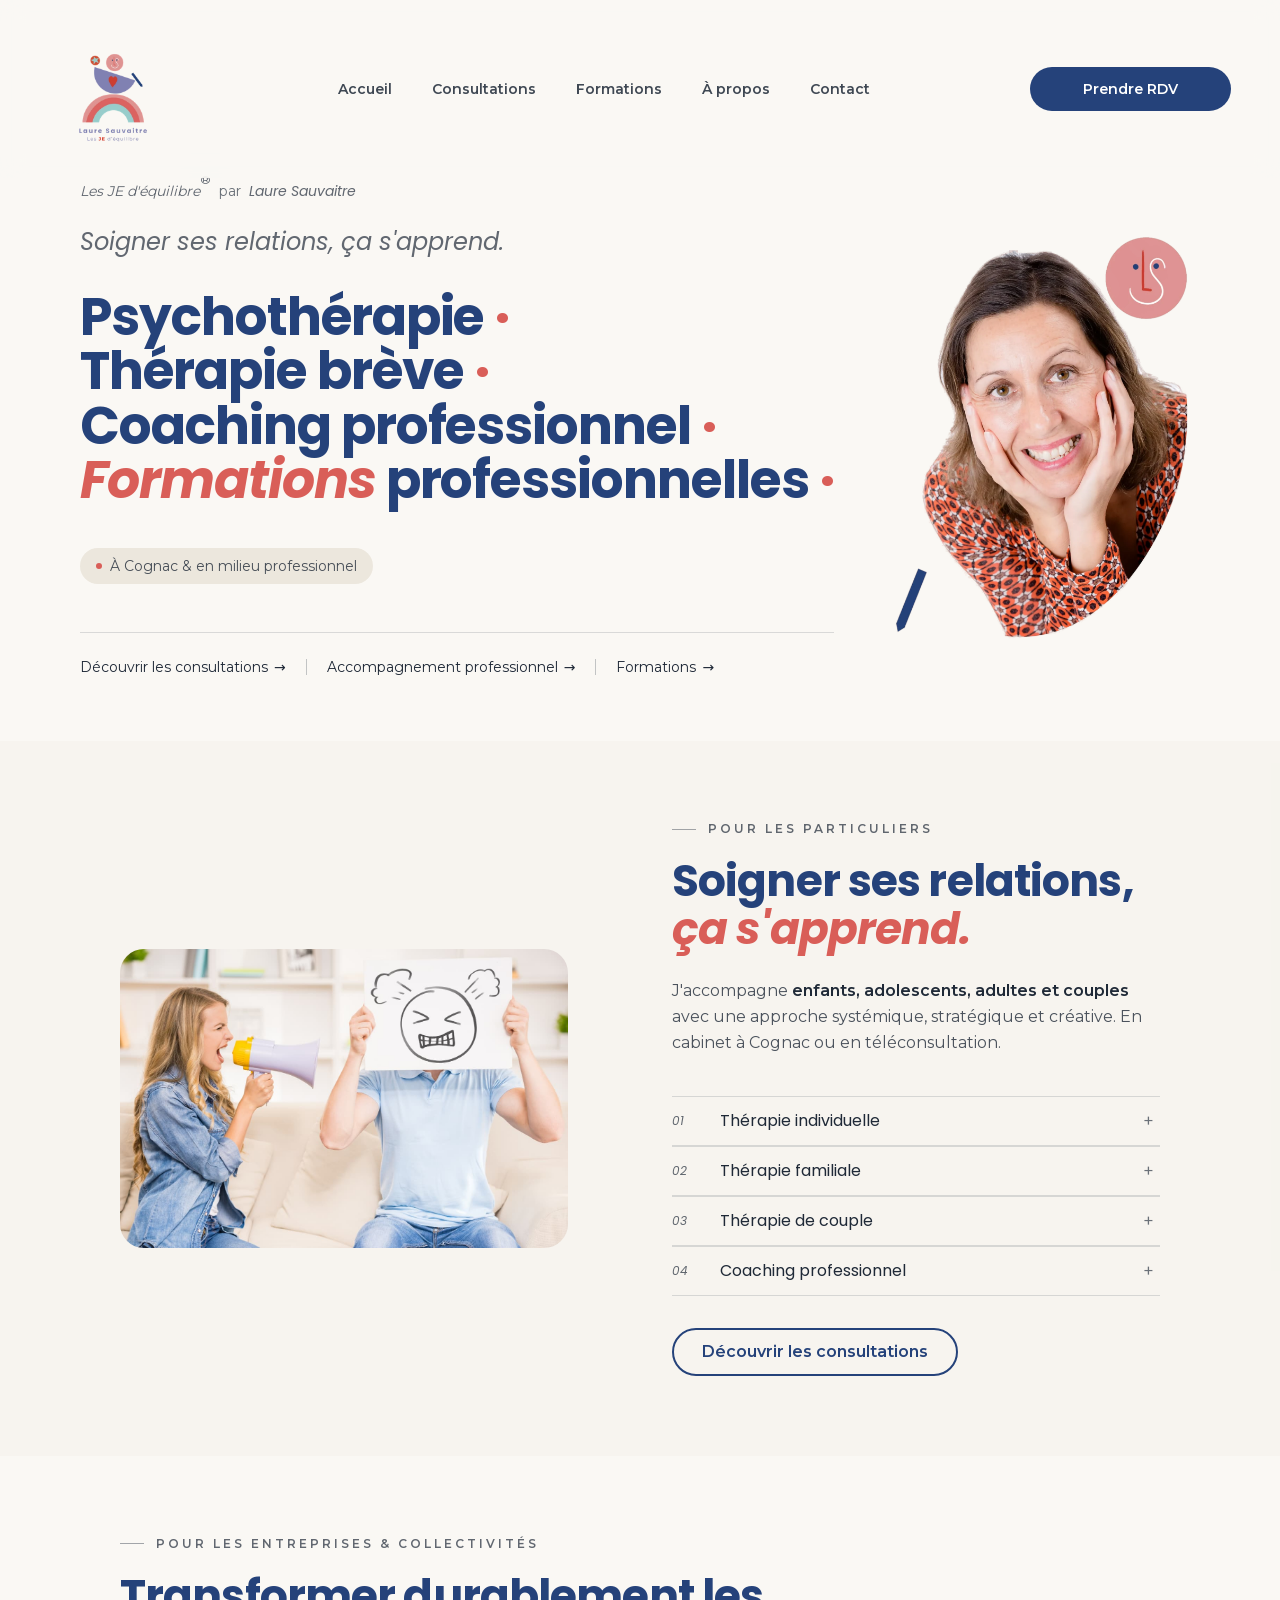
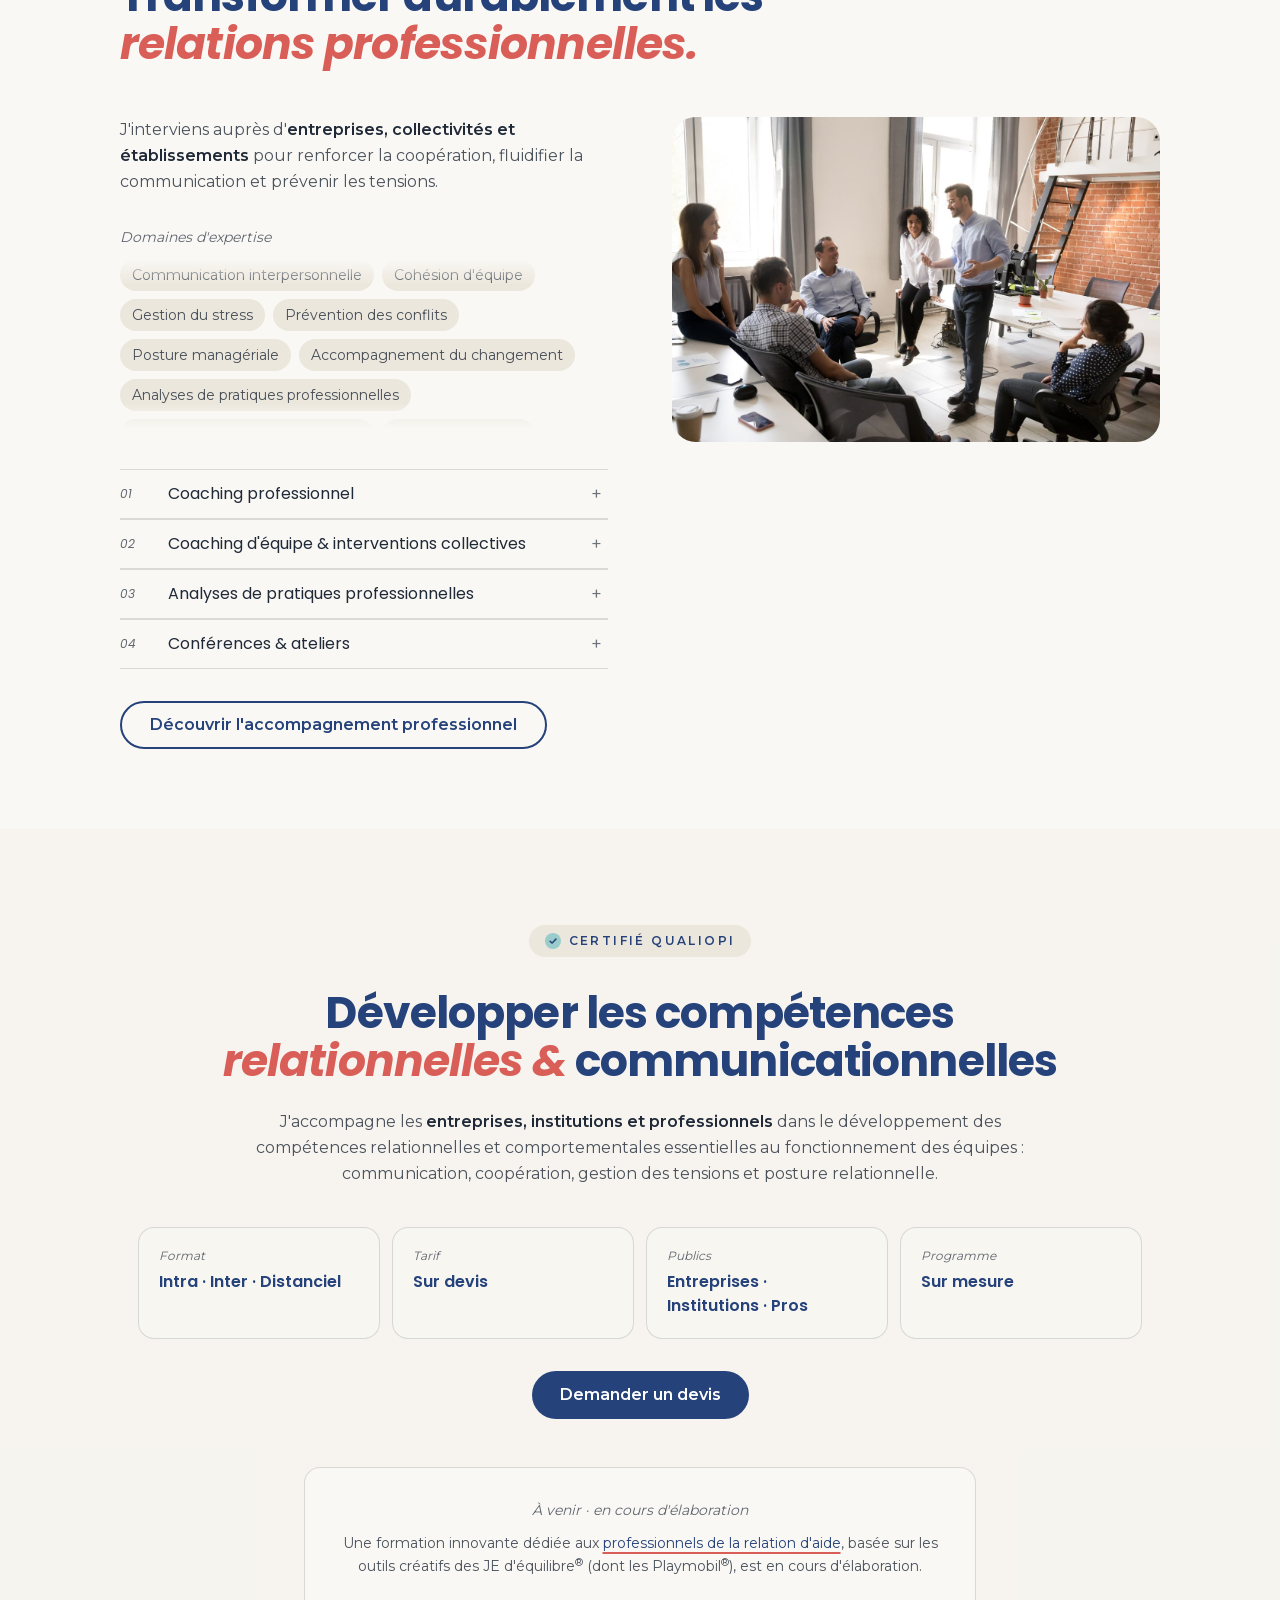
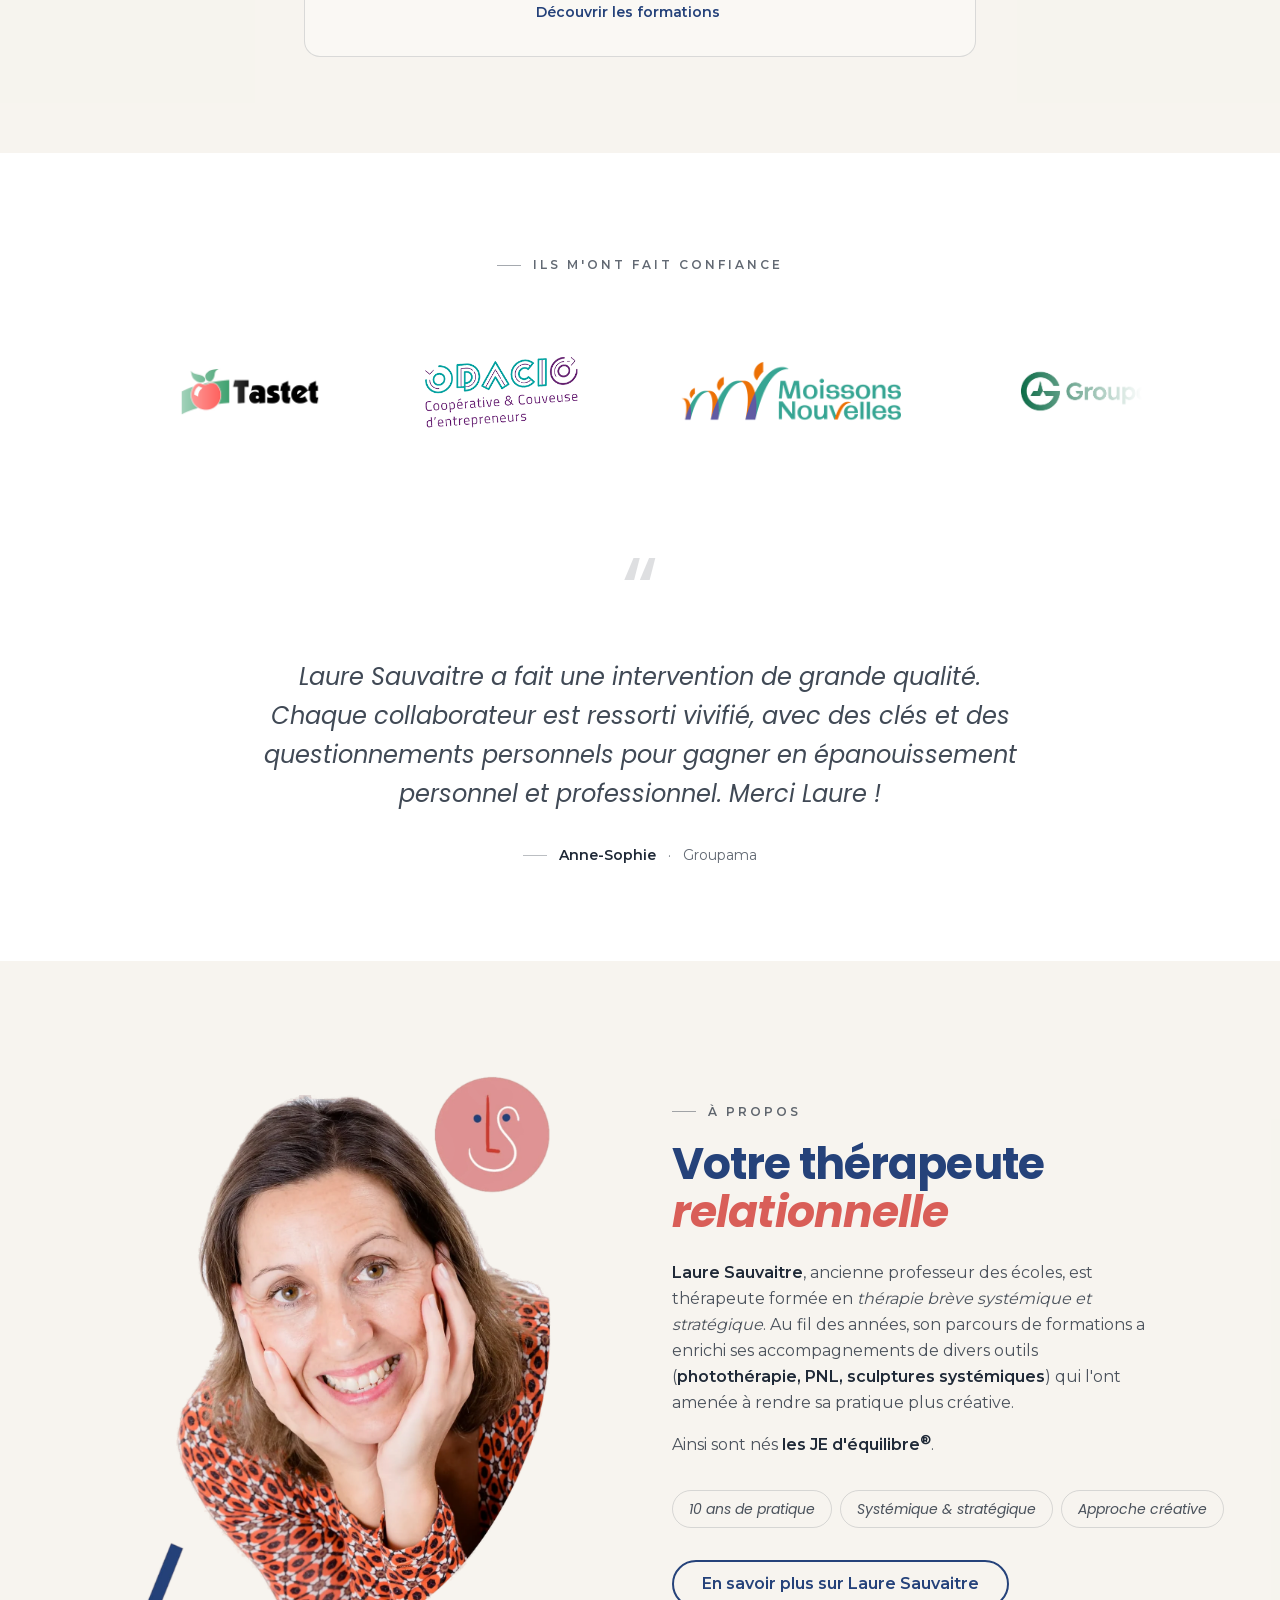
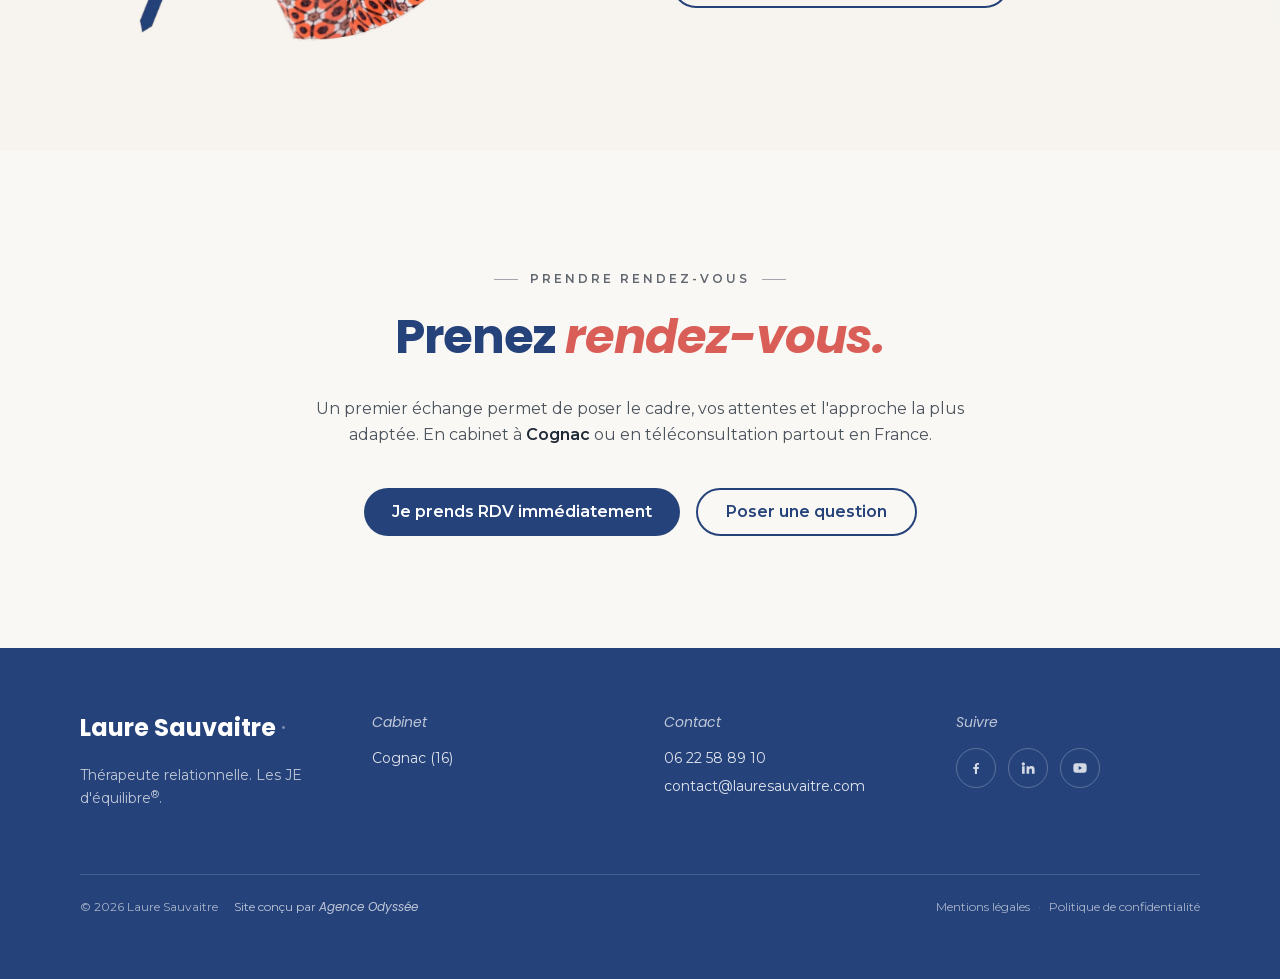
==== commit 0273cf73: "Cabinet unique à Cognac — retrait d'Angoulême et Jonzac" ====
--- a/index.html
+++ b/index.html
@@ -1 +1 @@
-<!DOCTYPE html><html lang="fr" class="poppins_9fc342ce-module__eHRihq__variable montserrat_749a012d-module__NJFDTW__variable h-full antialiased"><head><meta charSet="utf-8"/><meta name="viewport" content="width=device-width, initial-scale=1"/><link rel="preload" href="/_next/static/media/47fe1b7cd6e6ed85-s.p.0~mcdl10zdfb3.woff2" as="font" crossorigin="" type="font/woff2"/><link rel="preload" href="/_next/static/media/6aac95a85db691f1-s.p.0qkjcfd5a90c2.woff2" as="font" crossorigin="" type="font/woff2"/><link rel="preload" href="/_next/static/media/829ba4228c966254-s.p.0ub.k0om~_-xi.woff2" as="font" crossorigin="" type="font/woff2"/><link rel="preload" href="/_next/static/media/a218039a3287bcfd-s.p.17-1enzs_j91b.woff2" as="font" crossorigin="" type="font/woff2"/><link rel="preload" href="/_next/static/media/b06c83c7cc676c09-s.p.15p9cfi8srt_k.woff2" as="font" crossorigin="" type="font/woff2"/><link rel="preload" href="/_next/static/media/b6620be20ad708dd-s.p.15glw.3ya746x.woff2" as="font" crossorigin="" type="font/woff2"/><link rel="preload" href="/_next/static/media/e2334d715941921e-s.p.12skym0rqknxy.woff2" as="font" crossorigin="" type="font/woff2"/><link rel="preload" href="/_next/static/media/e8f2fbee2754df70-s.p.0fzkl03jw-sdz.woff2" as="font" crossorigin="" type="font/woff2"/><link rel="preload" href="/_next/static/media/edcf447d6990da7e-s.p.0rmnzjlzsvg7u.woff2" as="font" crossorigin="" type="font/woff2"/><link rel="preload" href="/brand/portrait_laure.webp" as="image" fetchPriority="high"/><link rel="preload" as="image" href="/brand/logo.webp"/><link rel="preload" href="/brand/therapie-relationnelle.jpg" as="image"/><link rel="preload" href="/brand/accompagnement-organisations.jpg" as="image"/><link rel="stylesheet" href="/_next/static/chunks/0xcc94ctzi_ix.css" data-precedence="next"/><link rel="preload" as="script" fetchPriority="low" href="/_next/static/chunks/0fs-j4ukcgf19.js"/><script src="/_next/static/chunks/0dgq26a5_oy.a.js" async=""></script><script src="/_next/static/chunks/0oui10gukf8nf.js" async=""></script><script src="/_next/static/chunks/0v9c2uadhpd-i.js" async=""></script><script src="/_next/static/chunks/turbopack-0b0-ab3~8h53w.js" async=""></script><script src="/_next/static/chunks/12d_znx1lzlwg.js" async=""></script><script src="/_next/static/chunks/0d3shmwh5_nmn.js" async=""></script><meta name="next-size-adjust" content=""/><title>Laure Sauvaitre · Thérapeute relationnelle &amp; coach systémique</title><meta name="description" content="Thérapeute relationnelle, coach systémique et stratégique en Charente (Cognac, Angoulême). Consultations individuelles, couple, famille, coaching et formations Qualiopi."/><meta name="robots" content="index, follow"/><link rel="canonical" href="https://lauresauvaitre.com"/><meta property="og:title" content="Laure Sauvaitre · Thérapeute relationnelle &amp; coach systémique"/><meta property="og:description" content="Thérapeute relationnelle, coach systémique et stratégique en Charente (Cognac, Angoulême). Consultations individuelles, couple, famille, coaching et formations Qualiopi."/><meta property="og:url" content="https://lauresauvaitre.com"/><meta property="og:site_name" content="Laure Sauvaitre"/><meta property="og:locale" content="fr_FR"/><meta property="og:image" content="https://lauresauvaitre.com/og-default.jpg"/><meta property="og:image:width" content="1200"/><meta property="og:image:height" content="630"/><meta property="og:image:alt" content="Laure Sauvaitre, thérapeute relationnelle et coach systémique en Charente"/><meta property="og:type" content="website"/><meta name="twitter:card" content="summary_large_image"/><meta name="twitter:title" content="Laure Sauvaitre · Thérapeute relationnelle &amp; coach systémique"/><meta name="twitter:description" content="Thérapeute relationnelle, coach systémique et stratégique en Charente (Cognac, Angoulême). Consultations individuelles, couple, famille, coaching et formations Qualiopi."/><meta name="twitter:image" content="https://lauresauvaitre.com/og-default.jpg"/><meta name="twitter:image:alt" content="Laure Sauvaitre, thérapeute relationnelle et coach systémique en Charente"/><meta name="twitter:image:width" content="1200"/><meta name="twitter:image:height" content="630"/><link rel="icon" href="/icon.svg?icon.0c11ujt~tflyj.svg" sizes="any" type="image/svg+xml"/><script src="/_next/static/chunks/03~yq9q893hmn.js" noModule=""></script></head><body class="min-h-full flex flex-col font-body text-foreground bg-background"><div hidden=""><!--$--><!--/$--></div><script type="application/ld+json">{"@context":"https://schema.org","@type":"ProfessionalService","@id":"https://lauresauvaitre.com#organization","name":"Laure Sauvaitre","url":"https://lauresauvaitre.com","logo":"https://lauresauvaitre.com/brand/logo.webp","image":"https://lauresauvaitre.com/og-default.jpg","description":"Thérapeute relationnelle, coach systémique et stratégique en Charente (Cognac, Angoulême). Consultations individuelles, couple, famille, coaching et formations Qualiopi.","priceRange":"€€","telephone":"+33622588910","email":"mailto:contact@lauresauvaitre.com","address":{"@type":"PostalAddress","streetAddress":"24 rue de Segonzac","postalCode":"16100","addressLocality":"Cognac","addressRegion":"Charente","addressCountry":"FR"},"geo":{"@type":"GeoCoordinates","latitude":45.6898,"longitude":-0.3206},"areaServed":[{"@type":"Place","name":"Charente (16)"},{"@type":"Place","name":"Angoulême"},{"@type":"Place","name":"Cognac"},{"@type":"Place","name":"Jonzac"},{"@type":"Place","name":"Nouvelle-Aquitaine"},{"@type":"Place","name":"France (téléconsultation)"}],"sameAs":["https://www.linkedin.com/in/laure-sauvaitre-4713489b","https://www.facebook.com/lesjedequilibre","https://www.youtube.com/channel/UC7m3uyLe6G8E5Je1PD4fXtQ"],"founder":{"@type":"Person","name":"Laure Sauvaitre","jobTitle":"Thérapeute relationnelle · Coach systémique & stratégique","url":"https://lauresauvaitre.com","image":"https://lauresauvaitre.com/brand/portrait_laure.webp","knowsAbout":["Thérapie systémique et stratégique","Thérapie brève","Thérapie de couple","Thérapie familiale","Coaching d'équipe","Analyse de pratiques professionnelles","Photo-langage","Génogramme","Analyse transactionnelle","Sculptures systémiques","PNL"],"sameAs":["https://www.linkedin.com/in/laure-sauvaitre-4713489b","https://www.facebook.com/lesjedequilibre","https://www.youtube.com/channel/UC7m3uyLe6G8E5Je1PD4fXtQ"],"email":"mailto:contact@lauresauvaitre.com","telephone":"+33622588910","alumniOf":"15 ans professeur des écoles"},"employee":{"@type":"Person","name":"Laure Sauvaitre","jobTitle":"Thérapeute relationnelle · Coach systémique & stratégique","url":"https://lauresauvaitre.com","image":"https://lauresauvaitre.com/brand/portrait_laure.webp","knowsAbout":["Thérapie systémique et stratégique","Thérapie brève","Thérapie de couple","Thérapie familiale","Coaching d'équipe","Analyse de pratiques professionnelles","Photo-langage","Génogramme","Analyse transactionnelle","Sculptures systémiques","PNL"],"sameAs":["https://www.linkedin.com/in/laure-sauvaitre-4713489b","https://www.facebook.com/lesjedequilibre","https://www.youtube.com/channel/UC7m3uyLe6G8E5Je1PD4fXtQ"],"email":"mailto:contact@lauresauvaitre.com","telephone":"+33622588910","alumniOf":"15 ans professeur des écoles"}}</script><header class="sticky top-0 z-40 transition-all duration-300 bg-background/85 backdrop-blur-md"><nav class="mx-auto flex items-center justify-between transition-all duration-300 max-w-[1400px] px-6 md:px-12 py-3 md:py-6 border border-transparent"><a class="inline-flex items-center" aria-label="Accueil Laure Sauvaitre" href="/"><img src="/brand/logo.webp" alt="Laure Sauvaitre" class="w-auto transition-all duration-300 h-16 md:h-32"/></a><ul class="hidden lg:flex items-center gap-10 text-sm text-foreground/85"><li><a class="relative font-semibold hover:text-primary transition-colors after:absolute after:left-0 after:-bottom-1 after:h-[2px] after:w-0 after:bg-primary after:transition-all after:duration-300 hover:after:w-full" href="/">Accueil</a></li><li class="relative"><a class="relative font-semibold hover:text-primary transition-colors after:absolute after:left-0 after:-bottom-1 after:h-[2px] after:w-0 after:bg-primary after:transition-all after:duration-300 hover:after:w-full" aria-haspopup="true" aria-expanded="false" href="/consultations">Consultations</a><div class="absolute left-1/2 -translate-x-1/2 top-full pt-4 transition-all duration-200 opacity-0 -translate-y-1 pointer-events-none"><ul class="min-w-[280px] p-2 rounded-2xl bg-background border border-foreground/10 shadow-[0_12px_32px_-12px_rgba(37,66,122,0.25)]"><li><a class="block px-4 py-3 rounded-xl text-sm font-semibold text-foreground/85 hover:bg-chip/40 hover:text-primary transition-colors" href="/consultations/individuelle">Thérapie individuelle</a></li><li><a class="block px-4 py-3 rounded-xl text-sm font-semibold text-foreground/85 hover:bg-chip/40 hover:text-primary transition-colors" href="/consultations/familiale">Thérapie familiale</a></li><li><a class="block px-4 py-3 rounded-xl text-sm font-semibold text-foreground/85 hover:bg-chip/40 hover:text-primary transition-colors" href="/consultations/couple">Thérapie de couple</a></li><li><a class="block px-4 py-3 rounded-xl text-sm font-semibold text-foreground/85 hover:bg-chip/40 hover:text-primary transition-colors" href="/consultations/coaching">Coaching professionnel</a></li></ul></div></li><li><a class="relative font-semibold hover:text-primary transition-colors after:absolute after:left-0 after:-bottom-1 after:h-[2px] after:w-0 after:bg-primary after:transition-all after:duration-300 hover:after:w-full" href="/formations">Formations</a></li><li><a class="relative font-semibold hover:text-primary transition-colors after:absolute after:left-0 after:-bottom-1 after:h-[2px] after:w-0 after:bg-primary after:transition-all after:duration-300 hover:after:w-full" href="/a-propos">À propos</a></li><li><a class="relative font-semibold hover:text-primary transition-colors after:absolute after:left-0 after:-bottom-1 after:h-[2px] after:w-0 after:bg-primary after:transition-all after:duration-300 hover:after:w-full" href="/contact">Contact</a></li></ul><a href="https://www.ibookthedate.fr/therapeute/16360-baignessteradegonde/laure-sauvaitre" target="_blank" rel="noopener noreferrer" class="group hidden lg:inline-flex items-center justify-center h-11 px-5 md:px-6 rounded-full bg-primary text-white text-sm font-semibold hover:bg-accent-subtle transition-colors"><span aria-hidden="true" class="inline-block w-[1.5em] mr-2 shrink-0"></span>Prendre RDV<span aria-hidden="true" class="inline-block w-[1.5em] ml-2 shrink-0 -translate-x-1 opacity-0 transition-all duration-200 group-hover:translate-x-0 group-hover:opacity-100">→</span></a><button type="button" class="lg:hidden inline-flex items-center justify-center size-11 rounded-full text-foreground hover:bg-foreground/5 transition-colors" aria-label="Ouvrir le menu" aria-expanded="false"><svg viewBox="0 0 24 24" fill="none" stroke="currentColor" stroke-width="2" stroke-linecap="round" class="size-6" aria-hidden="true"><line x1="4" y1="7" x2="20" y2="7"></line><line x1="4" y1="12" x2="20" y2="12"></line><line x1="4" y1="17" x2="20" y2="17"></line></svg></button></nav></header><div class="fixed inset-0 z-50 bg-background transition-opacity duration-300 lg:hidden opacity-0 pointer-events-none" aria-hidden="true"><div class="flex flex-col h-full px-6 pt-4 pb-10 overflow-y-auto"><div class="flex items-center justify-between"><a class="inline-flex items-center" aria-label="Accueil Laure Sauvaitre" href="/"><img src="/brand/logo.webp" alt="Laure Sauvaitre" class="h-16 w-auto"/></a><button type="button" class="inline-flex items-center justify-center size-11 rounded-full text-foreground hover:bg-foreground/5 transition-colors" aria-label="Fermer le menu"><svg viewBox="0 0 24 24" fill="none" stroke="currentColor" stroke-width="2" stroke-linecap="round" class="size-6" aria-hidden="true"><line x1="6" y1="6" x2="18" y2="18"></line><line x1="6" y1="18" x2="18" y2="6"></line></svg></button></div><ul class="mt-12 flex flex-col gap-5"><li><a class="font-heading text-3xl text-foreground hover:text-primary transition-colors" href="/">Accueil</a></li><li><button type="button" class="w-full flex items-center justify-between font-heading text-3xl text-foreground hover:text-primary transition-colors" aria-expanded="false">Consultations<span aria-hidden="true" class="text-2xl transition-transform duration-200 ">+</span></button><div class="overflow-hidden transition-all duration-300 max-h-0"><ul class="pl-3 flex flex-col gap-3 border-l-2 border-foreground/15"><li><a class="block pl-4 text-base italic text-foreground/70 hover:text-primary transition-colors" href="/consultations">Toutes les consultations</a></li><li><a class="block pl-4 text-lg text-foreground hover:text-primary transition-colors" href="/consultations/individuelle">Thérapie individuelle</a></li><li><a class="block pl-4 text-lg text-foreground hover:text-primary transition-colors" href="/consultations/familiale">Thérapie familiale</a></li><li><a class="block pl-4 text-lg text-foreground hover:text-primary transition-colors" href="/consultations/couple">Thérapie de couple</a></li><li><a class="block pl-4 text-lg text-foreground hover:text-primary transition-colors" href="/consultations/coaching">Coaching professionnel</a></li></ul></div></li><li><a class="font-heading text-3xl text-foreground hover:text-primary transition-colors" href="/formations">Formations</a></li><li><a class="font-heading text-3xl text-foreground hover:text-primary transition-colors" href="/a-propos">À propos</a></li><li><a class="font-heading text-3xl text-foreground hover:text-primary transition-colors" href="/contact">Contact</a></li></ul><a href="https://www.ibookthedate.fr/therapeute/16360-baignessteradegonde/laure-sauvaitre" target="_blank" rel="noopener noreferrer" class="mt-auto inline-flex items-center justify-center h-14 px-7 rounded-full bg-primary text-white font-semibold hover:bg-accent-subtle transition-colors">Prendre RDV</a></div></div><main class="flex-1 flex flex-col"><section class="relative"><div class="mx-auto max-w-[1400px] px-6 md:px-16 lg:px-20 pt-6 md:pt-0 pb-12 md:pb-16 grid gap-10 md:gap-12 md:grid-cols-[1.25fr_1fr] md:items-center"><div class="flex flex-col text-center md:text-left"><p class="italic text-sm text-foreground/70">Les JE d&#x27;équilibre<sup class="not-italic text-xs align-super">®</sup><span class="mx-2 text-foreground/65 not-italic">par</span><span class="font-heading">Laure Sauvaitre</span></p><p class="mt-6 italic font-heading text-xl md:text-2xl text-foreground/70 leading-snug">Soigner ses relations, ça s&#x27;apprend.</p><h1 class="mt-8 font-heading font-bold text-primary text-[2rem] md:text-[2.75rem] lg:text-[3.25rem] leading-[1.05] tracking-[-0.02em]">Psychothérapie<span class="text-accent-warm"> · </span><span class="md:whitespace-nowrap">Thérapie brève</span><span class="text-accent-warm"> · </span><span class="md:whitespace-nowrap">Coaching professionnel</span><span class="text-accent-warm"> · </span><span class="md:whitespace-nowrap"><em class="italic text-accent-warm">Formations</em> <!-- -->professionnelles<span class="text-accent-warm"> ·</span></span></h1><div class="mt-10"><span class="inline-flex items-center gap-2 px-4 py-2 rounded-full bg-chip text-foreground/80 text-sm"><span aria-hidden="true" class="size-1.5 rounded-full bg-accent-warm"></span>À Angoulême, Cognac &amp; en milieu professionnel</span></div><div class="md:hidden mt-10"><div class="relative aspect-[3/4] w-full mx-auto md:mx-0 rounded-3xl overflow-hidden max-w-[260px]"><img src="/brand/portrait_laure.webp" alt="Laure Sauvaitre, thérapeute relationnelle et coach systémique" fetchPriority="high" class="absolute inset-0 h-full w-full object-cover"/></div></div><div class="mt-12 border-t border-foreground/15"></div><div class="md:hidden mt-6 grid gap-3 text-left"><a class="group flex items-center justify-between gap-4 px-5 py-4 rounded-2xl bg-accent-soft/15 hover:bg-accent-soft/25 transition-colors" href="/consultations"><div class="flex items-center gap-3"><span aria-hidden="true" class="shrink-0 size-2 rounded-full bg-accent-warm"></span><div><p class="font-semibold text-foreground">Consultations</p><p class="text-xs text-foreground/70 mt-0.5">Individuelle, couple, famille</p></div></div><span aria-hidden="true" class="text-primary text-lg inline-block overflow-hidden max-w-0 -translate-x-1 opacity-0 transition-all duration-200 group-hover:max-w-[1.5em] group-hover:opacity-100 group-hover:translate-x-0">→</span></a><a class="group flex items-center justify-between gap-4 px-5 py-4 rounded-2xl bg-accent-fresh/15 hover:bg-accent-fresh/25 transition-colors" href="/consultations/coaching"><div class="flex items-center gap-3"><span aria-hidden="true" class="shrink-0 size-2 rounded-full bg-accent-subtle"></span><div><p class="font-semibold text-foreground">Accompagnement pro</p><p class="text-xs text-foreground/70 mt-0.5">Coaching systémique &amp; stratégique</p></div></div><span aria-hidden="true" class="text-primary text-lg inline-block overflow-hidden max-w-0 -translate-x-1 opacity-0 transition-all duration-200 group-hover:max-w-[1.5em] group-hover:opacity-100 group-hover:translate-x-0">→</span></a><a class="group flex items-center justify-between gap-4 px-5 py-4 rounded-2xl bg-accent-subtle/15 hover:bg-accent-subtle/25 transition-colors" href="/formations"><div class="flex items-center gap-3"><span aria-hidden="true" class="shrink-0 size-2 rounded-full bg-accent-warm"></span><div><p class="font-semibold text-foreground">Formations professionnelles</p><p class="text-xs text-foreground/70 mt-0.5">Entreprises &amp; institutions · Qualiopi</p></div></div><span aria-hidden="true" class="text-primary text-lg inline-block overflow-hidden max-w-0 -translate-x-1 opacity-0 transition-all duration-200 group-hover:max-w-[1.5em] group-hover:opacity-100 group-hover:translate-x-0">→</span></a></div><ul class="hidden md:flex mt-6 md:flex-nowrap md:justify-start items-center gap-x-5 text-sm"><li><a class="group inline-flex items-center gap-1.5 whitespace-nowrap text-foreground hover:text-accent-warm transition-colors" href="/consultations">Découvrir les consultations<span aria-hidden="true" class="transition-transform group-hover:translate-x-1">→</span></a></li><li aria-hidden="true" class="w-px h-4 bg-foreground/25 self-center"></li><li><a class="group inline-flex items-center gap-1.5 whitespace-nowrap text-foreground hover:text-accent-warm transition-colors" href="/consultations/coaching">Accompagnement professionnel<span aria-hidden="true" class="transition-transform group-hover:translate-x-1">→</span></a></li><li aria-hidden="true" class="w-px h-4 bg-foreground/25 self-center"></li><li><a class="group inline-flex items-center gap-1.5 whitespace-nowrap text-foreground hover:text-accent-warm transition-colors" href="/formations">Formations<span aria-hidden="true" class="transition-transform group-hover:translate-x-1">→</span></a></li></ul></div><div class="relative aspect-[3/4] w-full mx-auto md:mx-0 rounded-3xl overflow-hidden hidden md:block md:mt-4 max-w-md"><img src="/brand/portrait_laure.webp" alt="Laure Sauvaitre, thérapeute relationnelle et coach systémique" fetchPriority="high" class="absolute inset-0 h-full w-full object-cover"/></div></div></section><section class="py-16 md:py-20 bg-chip/25"><div class="mx-auto max-w-[1200px] px-6 md:px-16 lg:px-20 grid gap-12 md:gap-16 md:grid-cols-2 md:items-center"><div class="relative aspect-[3/2] w-full max-w-md mx-auto md:mx-0 rounded-3xl overflow-hidden order-2 md:order-1"><img src="/brand/therapie-relationnelle.jpg" alt="Illustration d&#x27;une thérapie relationnelle, accompagnement à l&#x27;écoute et au lien" class="absolute inset-0 h-full w-full object-cover"/></div><div class="order-1 md:order-2"><p class="flex items-center gap-3 text-xs tracking-[0.25em] uppercase text-foreground/70 font-semibold"><span aria-hidden="true" class="h-px w-6 bg-foreground/40"></span>Pour les particuliers</p><h2 class="mt-5 font-heading font-bold text-primary text-[2rem] md:text-[2.25rem] lg:text-[2.75rem] leading-[1.1] tracking-[-0.02em]">Soigner ses relations,<br/><em class="italic text-accent-warm">ça s&#x27;apprend.</em></h2><p class="mt-6 text-sm md:text-base text-foreground/80 leading-relaxed">J&#x27;accompagne<!-- --> <strong class="font-semibold text-foreground">enfants, adolescents, adultes et couples</strong> <!-- -->avec une approche systémique, stratégique et créative. En cabinet à Cognac ou en téléconsultation.</p><ul class="mt-10"><li><details name="consultations-accordion" class="group border-b border-foreground/15 first:border-t transition-all duration-200 open:bg-background open:rounded-xl md:open:-mx-3 md:open:px-3 open:shadow-[0_8px_24px_-12px_rgba(37,66,122,0.2)] open:border-transparent"><summary class="flex items-center gap-4 py-3 md:px-3 md:-mx-3 cursor-pointer select-none list-none transition-all duration-200 rounded-xl hover:-translate-y-0.5 hover:shadow-[0_8px_24px_-12px_rgba(37,66,122,0.25)] hover:bg-background hover:border-transparent group-open:mx-0 group-open:px-0 group-open:translate-y-0 group-open:shadow-none group-open:bg-transparent [&amp;::-webkit-details-marker]:hidden"><span class="italic font-heading text-xs text-foreground/70 shrink-0 w-8">01</span><span class="flex-1 font-heading text-sm md:text-base text-foreground group-hover:text-accent-warm group-open:text-accent-warm transition-colors">Thérapie individuelle</span><span aria-hidden="true" class="shrink-0 size-6 flex items-center justify-center text-foreground/65 text-lg leading-none group-open:rotate-45 group-open:text-accent-warm transition-transform duration-200">+</span></summary><div class="pl-11 pr-3 pb-5 pt-1"><p class="text-sm text-foreground/75 leading-relaxed">Un espace pour explorer vos ressentis, dénouer vos blocages et retrouver un équilibre intérieur. Pour enfants, adolescents et adultes.</p><a class="group/cta relative mt-4 inline-flex items-center text-sm font-semibold text-primary hover:text-accent-warm transition-colors pr-6" href="/consultations/individuelle"><span class="md:transition-transform md:duration-200 md:group-hover/cta:-translate-x-2">En savoir plus</span><span aria-hidden="true" class="hidden md:block absolute right-0 -translate-x-1 opacity-0 transition-all duration-200 group-hover/cta:translate-x-0 group-hover/cta:opacity-100">→</span></a></div></details></li><li><details name="consultations-accordion" class="group border-b border-foreground/15 first:border-t transition-all duration-200 open:bg-background open:rounded-xl md:open:-mx-3 md:open:px-3 open:shadow-[0_8px_24px_-12px_rgba(37,66,122,0.2)] open:border-transparent"><summary class="flex items-center gap-4 py-3 md:px-3 md:-mx-3 cursor-pointer select-none list-none transition-all duration-200 rounded-xl hover:-translate-y-0.5 hover:shadow-[0_8px_24px_-12px_rgba(37,66,122,0.25)] hover:bg-background hover:border-transparent group-open:mx-0 group-open:px-0 group-open:translate-y-0 group-open:shadow-none group-open:bg-transparent [&amp;::-webkit-details-marker]:hidden"><span class="italic font-heading text-xs text-foreground/70 shrink-0 w-8">02</span><span class="flex-1 font-heading text-sm md:text-base text-foreground group-hover:text-accent-warm group-open:text-accent-warm transition-colors">Thérapie familiale</span><span aria-hidden="true" class="shrink-0 size-6 flex items-center justify-center text-foreground/65 text-lg leading-none group-open:rotate-45 group-open:text-accent-warm transition-transform duration-200">+</span></summary><div class="pl-11 pr-3 pb-5 pt-1"><p class="text-sm text-foreground/75 leading-relaxed">Comprendre les dynamiques à l&#x27;œuvre dans votre famille et construire ensemble de nouvelles manières de communiquer, d&#x27;écouter, d&#x27;habiter les liens.</p><a class="group/cta relative mt-4 inline-flex items-center text-sm font-semibold text-primary hover:text-accent-warm transition-colors pr-6" href="/consultations/familiale"><span class="md:transition-transform md:duration-200 md:group-hover/cta:-translate-x-2">En savoir plus</span><span aria-hidden="true" class="hidden md:block absolute right-0 -translate-x-1 opacity-0 transition-all duration-200 group-hover/cta:translate-x-0 group-hover/cta:opacity-100">→</span></a></div></details></li><li><details name="consultations-accordion" class="group border-b border-foreground/15 first:border-t transition-all duration-200 open:bg-background open:rounded-xl md:open:-mx-3 md:open:px-3 open:shadow-[0_8px_24px_-12px_rgba(37,66,122,0.2)] open:border-transparent"><summary class="flex items-center gap-4 py-3 md:px-3 md:-mx-3 cursor-pointer select-none list-none transition-all duration-200 rounded-xl hover:-translate-y-0.5 hover:shadow-[0_8px_24px_-12px_rgba(37,66,122,0.25)] hover:bg-background hover:border-transparent group-open:mx-0 group-open:px-0 group-open:translate-y-0 group-open:shadow-none group-open:bg-transparent [&amp;::-webkit-details-marker]:hidden"><span class="italic font-heading text-xs text-foreground/70 shrink-0 w-8">03</span><span class="flex-1 font-heading text-sm md:text-base text-foreground group-hover:text-accent-warm group-open:text-accent-warm transition-colors">Thérapie de couple</span><span aria-hidden="true" class="shrink-0 size-6 flex items-center justify-center text-foreground/65 text-lg leading-none group-open:rotate-45 group-open:text-accent-warm transition-transform duration-200">+</span></summary><div class="pl-11 pr-3 pb-5 pt-1"><p class="text-sm text-foreground/75 leading-relaxed">Retrouver compréhension mutuelle, dépasser les conflits récurrents et bâtir un nouvel équilibre à deux, dans le respect de ce que chacun est.</p><a class="group/cta relative mt-4 inline-flex items-center text-sm font-semibold text-primary hover:text-accent-warm transition-colors pr-6" href="/consultations/couple"><span class="md:transition-transform md:duration-200 md:group-hover/cta:-translate-x-2">En savoir plus</span><span aria-hidden="true" class="hidden md:block absolute right-0 -translate-x-1 opacity-0 transition-all duration-200 group-hover/cta:translate-x-0 group-hover/cta:opacity-100">→</span></a></div></details></li><li><details name="consultations-accordion" class="group border-b border-foreground/15 first:border-t transition-all duration-200 open:bg-background open:rounded-xl md:open:-mx-3 md:open:px-3 open:shadow-[0_8px_24px_-12px_rgba(37,66,122,0.2)] open:border-transparent"><summary class="flex items-center gap-4 py-3 md:px-3 md:-mx-3 cursor-pointer select-none list-none transition-all duration-200 rounded-xl hover:-translate-y-0.5 hover:shadow-[0_8px_24px_-12px_rgba(37,66,122,0.25)] hover:bg-background hover:border-transparent group-open:mx-0 group-open:px-0 group-open:translate-y-0 group-open:shadow-none group-open:bg-transparent [&amp;::-webkit-details-marker]:hidden"><span class="italic font-heading text-xs text-foreground/70 shrink-0 w-8">04</span><span class="flex-1 font-heading text-sm md:text-base text-foreground group-hover:text-accent-warm group-open:text-accent-warm transition-colors">Coaching professionnel</span><span aria-hidden="true" class="shrink-0 size-6 flex items-center justify-center text-foreground/65 text-lg leading-none group-open:rotate-45 group-open:text-accent-warm transition-transform duration-200">+</span></summary><div class="pl-11 pr-3 pb-5 pt-1"><p class="text-sm text-foreground/75 leading-relaxed">Un accompagnement court et orienté solutions pour clarifier une situation, prendre une décision ou sortir d&#x27;un blocage professionnel ou personnel.</p><a class="group/cta relative mt-4 inline-flex items-center text-sm font-semibold text-primary hover:text-accent-warm transition-colors pr-6" href="/consultations/coaching"><span class="md:transition-transform md:duration-200 md:group-hover/cta:-translate-x-2">En savoir plus</span><span aria-hidden="true" class="hidden md:block absolute right-0 -translate-x-1 opacity-0 transition-all duration-200 group-hover/cta:translate-x-0 group-hover/cta:opacity-100">→</span></a></div></details></li></ul><a class="group relative mt-8 inline-flex h-12 items-center justify-center px-7 rounded-full border-2 border-primary text-primary font-semibold hover:bg-primary hover:text-white transition-colors" href="/consultations"><span class="md:transition-transform md:duration-200 md:group-hover:-translate-x-2">Découvrir les consultations</span><span aria-hidden="true" class="hidden md:block absolute right-4 -translate-x-1 opacity-0 transition-all duration-200 group-hover:translate-x-0 group-hover:opacity-100">→</span></a></div></div></section><section class="py-16 md:py-20"><div class="mx-auto max-w-[1200px] px-6 md:px-16 lg:px-20"><p class="flex items-center gap-3 text-xs tracking-[0.25em] uppercase text-foreground/70 font-semibold"><span aria-hidden="true" class="h-px w-6 bg-foreground/40"></span>Pour les entreprises &amp; collectivités</p><h2 class="mt-5 font-heading font-bold text-primary text-[2rem] md:text-[2.25rem] lg:text-[2.75rem] leading-[1.1] tracking-[-0.02em] max-w-5xl">Transformer durablement les<br/><em class="italic text-accent-warm">relations professionnelles.</em></h2><div class="mt-12 grid gap-12 md:gap-16 md:grid-cols-2 md:items-start"><div><p class="text-sm md:text-base text-foreground/80 leading-relaxed">J&#x27;interviens auprès d&#x27;<strong class="font-semibold text-foreground">entreprises, collectivités et établissements</strong> <!-- -->pour renforcer la coopération, fluidifier la communication et prévenir les tensions.</p><p class="mt-8 italic text-sm text-foreground/70">Domaines d&#x27;expertise</p><div class="relative mt-3 h-[170px] overflow-hidden" style="mask-image:linear-gradient(to bottom, transparent 0%, black 15%, black 85%, transparent 100%);-webkit-mask-image:linear-gradient(to bottom, transparent 0%, black 15%, black 85%, transparent 100%)"><div data-scroll-up="true" class="flex flex-col gap-2 hover:[animation-play-state:paused]" style="animation:scroll-up-loop 28s linear infinite"><ul class="flex flex-wrap gap-2" aria-hidden="false"><li class="px-3 py-1.5 rounded-full bg-chip text-xs md:text-sm text-foreground/80 whitespace-nowrap">Communication interpersonnelle</li><li class="px-3 py-1.5 rounded-full bg-chip text-xs md:text-sm text-foreground/80 whitespace-nowrap">Cohésion d&#x27;équipe</li><li class="px-3 py-1.5 rounded-full bg-chip text-xs md:text-sm text-foreground/80 whitespace-nowrap">Gestion du stress</li><li class="px-3 py-1.5 rounded-full bg-chip text-xs md:text-sm text-foreground/80 whitespace-nowrap">Prévention des conflits</li><li class="px-3 py-1.5 rounded-full bg-chip text-xs md:text-sm text-foreground/80 whitespace-nowrap">Posture managériale</li><li class="px-3 py-1.5 rounded-full bg-chip text-xs md:text-sm text-foreground/80 whitespace-nowrap">Accompagnement du changement</li><li class="px-3 py-1.5 rounded-full bg-chip text-xs md:text-sm text-foreground/80 whitespace-nowrap">Analyses de pratiques professionnelles</li></ul><ul class="flex flex-wrap gap-2" aria-hidden="true"><li class="px-3 py-1.5 rounded-full bg-chip text-xs md:text-sm text-foreground/80 whitespace-nowrap">Communication interpersonnelle</li><li class="px-3 py-1.5 rounded-full bg-chip text-xs md:text-sm text-foreground/80 whitespace-nowrap">Cohésion d&#x27;équipe</li><li class="px-3 py-1.5 rounded-full bg-chip text-xs md:text-sm text-foreground/80 whitespace-nowrap">Gestion du stress</li><li class="px-3 py-1.5 rounded-full bg-chip text-xs md:text-sm text-foreground/80 whitespace-nowrap">Prévention des conflits</li><li class="px-3 py-1.5 rounded-full bg-chip text-xs md:text-sm text-foreground/80 whitespace-nowrap">Posture managériale</li><li class="px-3 py-1.5 rounded-full bg-chip text-xs md:text-sm text-foreground/80 whitespace-nowrap">Accompagnement du changement</li><li class="px-3 py-1.5 rounded-full bg-chip text-xs md:text-sm text-foreground/80 whitespace-nowrap">Analyses de pratiques professionnelles</li></ul><ul class="flex flex-wrap gap-2" aria-hidden="true"><li class="px-3 py-1.5 rounded-full bg-chip text-xs md:text-sm text-foreground/80 whitespace-nowrap">Communication interpersonnelle</li><li class="px-3 py-1.5 rounded-full bg-chip text-xs md:text-sm text-foreground/80 whitespace-nowrap">Cohésion d&#x27;équipe</li><li class="px-3 py-1.5 rounded-full bg-chip text-xs md:text-sm text-foreground/80 whitespace-nowrap">Gestion du stress</li><li class="px-3 py-1.5 rounded-full bg-chip text-xs md:text-sm text-foreground/80 whitespace-nowrap">Prévention des conflits</li><li class="px-3 py-1.5 rounded-full bg-chip text-xs md:text-sm text-foreground/80 whitespace-nowrap">Posture managériale</li><li class="px-3 py-1.5 rounded-full bg-chip text-xs md:text-sm text-foreground/80 whitespace-nowrap">Accompagnement du changement</li><li class="px-3 py-1.5 rounded-full bg-chip text-xs md:text-sm text-foreground/80 whitespace-nowrap">Analyses de pratiques professionnelles</li></ul></div></div><ul class="mt-10"><li><details name="pro-accordion" class="group border-b border-foreground/15 first:border-t transition-all duration-200 open:bg-background open:rounded-xl md:open:-mx-3 md:open:px-3 open:shadow-[0_8px_24px_-12px_rgba(37,66,122,0.2)] open:border-transparent"><summary class="flex items-center gap-4 py-3 md:px-3 md:-mx-3 cursor-pointer select-none list-none transition-all duration-200 rounded-xl hover:-translate-y-0.5 hover:shadow-[0_8px_24px_-12px_rgba(37,66,122,0.25)] hover:bg-background hover:border-transparent group-open:mx-0 group-open:px-0 group-open:translate-y-0 group-open:shadow-none group-open:bg-transparent [&amp;::-webkit-details-marker]:hidden"><span class="italic font-heading text-xs text-foreground/70 shrink-0 w-8">01</span><span class="flex-1 font-heading text-sm md:text-base text-foreground group-hover:text-accent-warm group-open:text-accent-warm transition-colors">Coaching professionnel</span><span aria-hidden="true" class="shrink-0 size-6 flex items-center justify-center text-foreground/65 text-lg leading-none group-open:rotate-45 group-open:text-accent-warm transition-transform duration-200">+</span></summary><div class="pl-11 pr-3 pb-5 pt-1"><p class="text-sm text-foreground/75 leading-relaxed">Accompagnement court et ciblé pour dirigeants et managers face à un enjeu relationnel, une transition ou une prise de décision.</p><a class="group/cta relative mt-4 inline-flex items-center text-sm font-semibold text-primary hover:text-accent-warm transition-colors pr-6" href="/consultations/coaching"><span class="md:transition-transform md:duration-200 md:group-hover/cta:-translate-x-2">En savoir plus</span><span aria-hidden="true" class="hidden md:block absolute right-0 -translate-x-1 opacity-0 transition-all duration-200 group-hover/cta:translate-x-0 group-hover/cta:opacity-100">→</span></a></div></details></li><li><details name="pro-accordion" class="group border-b border-foreground/15 first:border-t transition-all duration-200 open:bg-background open:rounded-xl md:open:-mx-3 md:open:px-3 open:shadow-[0_8px_24px_-12px_rgba(37,66,122,0.2)] open:border-transparent"><summary class="flex items-center gap-4 py-3 md:px-3 md:-mx-3 cursor-pointer select-none list-none transition-all duration-200 rounded-xl hover:-translate-y-0.5 hover:shadow-[0_8px_24px_-12px_rgba(37,66,122,0.25)] hover:bg-background hover:border-transparent group-open:mx-0 group-open:px-0 group-open:translate-y-0 group-open:shadow-none group-open:bg-transparent [&amp;::-webkit-details-marker]:hidden"><span class="italic font-heading text-xs text-foreground/70 shrink-0 w-8">02</span><span class="flex-1 font-heading text-sm md:text-base text-foreground group-hover:text-accent-warm group-open:text-accent-warm transition-colors">Coaching d&#x27;équipe &amp; interventions collectives</span><span aria-hidden="true" class="shrink-0 size-6 flex items-center justify-center text-foreground/65 text-lg leading-none group-open:rotate-45 group-open:text-accent-warm transition-transform duration-200">+</span></summary><div class="pl-11 pr-3 pb-5 pt-1"><p class="text-sm text-foreground/75 leading-relaxed">Interventions sur site pour renforcer la cohésion, dénouer un conflit ou accompagner une transformation organisationnelle.</p><a class="group/cta relative mt-4 inline-flex items-center text-sm font-semibold text-primary hover:text-accent-warm transition-colors pr-6" href="/formations"><span class="md:transition-transform md:duration-200 md:group-hover/cta:-translate-x-2">En savoir plus</span><span aria-hidden="true" class="hidden md:block absolute right-0 -translate-x-1 opacity-0 transition-all duration-200 group-hover/cta:translate-x-0 group-hover/cta:opacity-100">→</span></a></div></details></li><li><details name="pro-accordion" class="group border-b border-foreground/15 first:border-t transition-all duration-200 open:bg-background open:rounded-xl md:open:-mx-3 md:open:px-3 open:shadow-[0_8px_24px_-12px_rgba(37,66,122,0.2)] open:border-transparent"><summary class="flex items-center gap-4 py-3 md:px-3 md:-mx-3 cursor-pointer select-none list-none transition-all duration-200 rounded-xl hover:-translate-y-0.5 hover:shadow-[0_8px_24px_-12px_rgba(37,66,122,0.25)] hover:bg-background hover:border-transparent group-open:mx-0 group-open:px-0 group-open:translate-y-0 group-open:shadow-none group-open:bg-transparent [&amp;::-webkit-details-marker]:hidden"><span class="italic font-heading text-xs text-foreground/70 shrink-0 w-8">03</span><span class="flex-1 font-heading text-sm md:text-base text-foreground group-hover:text-accent-warm group-open:text-accent-warm transition-colors">Analyses de pratiques professionnelles</span><span aria-hidden="true" class="shrink-0 size-6 flex items-center justify-center text-foreground/65 text-lg leading-none group-open:rotate-45 group-open:text-accent-warm transition-transform duration-200">+</span></summary><div class="pl-11 pr-3 pb-5 pt-1"><p class="text-sm text-foreground/75 leading-relaxed">Espace régulier de mise en mots et de recul pour les équipes soignantes, éducatives, sociales ou managériales.</p><a class="group/cta relative mt-4 inline-flex items-center text-sm font-semibold text-primary hover:text-accent-warm transition-colors pr-6" href="/formations"><span class="md:transition-transform md:duration-200 md:group-hover/cta:-translate-x-2">En savoir plus</span><span aria-hidden="true" class="hidden md:block absolute right-0 -translate-x-1 opacity-0 transition-all duration-200 group-hover/cta:translate-x-0 group-hover/cta:opacity-100">→</span></a></div></details></li><li><details name="pro-accordion" class="group border-b border-foreground/15 first:border-t transition-all duration-200 open:bg-background open:rounded-xl md:open:-mx-3 md:open:px-3 open:shadow-[0_8px_24px_-12px_rgba(37,66,122,0.2)] open:border-transparent"><summary class="flex items-center gap-4 py-3 md:px-3 md:-mx-3 cursor-pointer select-none list-none transition-all duration-200 rounded-xl hover:-translate-y-0.5 hover:shadow-[0_8px_24px_-12px_rgba(37,66,122,0.25)] hover:bg-background hover:border-transparent group-open:mx-0 group-open:px-0 group-open:translate-y-0 group-open:shadow-none group-open:bg-transparent [&amp;::-webkit-details-marker]:hidden"><span class="italic font-heading text-xs text-foreground/70 shrink-0 w-8">04</span><span class="flex-1 font-heading text-sm md:text-base text-foreground group-hover:text-accent-warm group-open:text-accent-warm transition-colors">Conférences &amp; ateliers</span><span aria-hidden="true" class="shrink-0 size-6 flex items-center justify-center text-foreground/65 text-lg leading-none group-open:rotate-45 group-open:text-accent-warm transition-transform duration-200">+</span></summary><div class="pl-11 pr-3 pb-5 pt-1"><p class="text-sm text-foreground/75 leading-relaxed">Interventions thématiques sur mesure : relation, stress, collectif, communication, changement. Formats adaptés à vos enjeux.</p><a class="group/cta relative mt-4 inline-flex items-center text-sm font-semibold text-primary hover:text-accent-warm transition-colors pr-6" href="/formations"><span class="md:transition-transform md:duration-200 md:group-hover/cta:-translate-x-2">En savoir plus</span><span aria-hidden="true" class="hidden md:block absolute right-0 -translate-x-1 opacity-0 transition-all duration-200 group-hover/cta:translate-x-0 group-hover/cta:opacity-100">→</span></a></div></details></li></ul><a class="group relative mt-8 inline-flex h-12 items-center justify-center px-6 md:px-7 rounded-full border-2 border-primary text-primary text-sm md:text-base font-semibold whitespace-nowrap hover:bg-primary hover:text-white transition-colors" href="/formations"><span class="md:transition-transform md:duration-200 md:group-hover:-translate-x-2">Découvrir l&#x27;accompagnement professionnel</span><span aria-hidden="true" class="hidden md:block absolute right-4 -translate-x-1 opacity-0 transition-all duration-200 group-hover:translate-x-0 group-hover:opacity-100">→</span></a></div><div class="relative aspect-[3/2] w-full max-w-xl mx-auto md:mx-0 md:ml-auto rounded-3xl overflow-hidden order-first md:order-last"><img src="/brand/accompagnement-organisations.jpg" alt="Accompagnement des organisations et coaching professionnel, intervention en entreprise" class="absolute inset-0 h-full w-full object-cover"/></div></div></div></section><section class="py-20 md:py-24 bg-chip/25"><div class="mx-auto max-w-[1100px] px-6 md:px-12 text-center"><div class="flex justify-center"><span class="inline-flex items-center gap-2 px-4 py-2 rounded-full bg-chip text-primary text-[0.7rem] md:text-xs tracking-[0.2em] uppercase font-semibold"><span aria-hidden="true" class="size-4 rounded-full bg-accent-fresh inline-flex items-center justify-center"><svg viewBox="0 0 12 12" fill="none" class="size-2.5 text-primary"><path d="M2.5 6.25 L5 8.5 L9.5 3.75" stroke="currentColor" stroke-width="1.75" stroke-linecap="round" stroke-linejoin="round"></path></svg></span>Certifié Qualiopi</span></div><h2 class="mt-8 font-heading font-bold text-primary text-[2rem] md:text-[2.25rem] lg:text-[2.75rem] leading-[1.1] tracking-[-0.02em]">Développer les compétences<br/><em class="italic text-accent-warm">relationnelles</em> <span class="italic text-accent-warm">&amp;</span> <!-- -->communicationnelles</h2><p class="mt-6 max-w-3xl mx-auto text-sm md:text-base text-foreground/80 leading-relaxed">J&#x27;accompagne les<!-- --> <strong class="font-semibold text-foreground">entreprises, institutions et professionnels</strong> <!-- -->dans le développement des compétences relationnelles et comportementales essentielles au fonctionnement des équipes : communication, coopération, gestion des tensions et posture relationnelle.</p><ul class="mt-10 grid grid-cols-2 md:grid-cols-4 gap-3"><li class="p-5 rounded-2xl border border-foreground/15 bg-background/50 text-left"><p class="italic text-xs text-foreground/70">Format</p><p class="mt-1.5 font-heading font-semibold text-sm md:text-base text-primary">Intra · Inter · Distanciel</p></li><li class="p-5 rounded-2xl border border-foreground/15 bg-background/50 text-left"><p class="italic text-xs text-foreground/70">Tarif</p><p class="mt-1.5 font-heading font-semibold text-sm md:text-base text-primary">Sur devis</p></li><li class="p-5 rounded-2xl border border-foreground/15 bg-background/50 text-left"><p class="italic text-xs text-foreground/70">Publics</p><p class="mt-1.5 font-heading font-semibold text-sm md:text-base text-primary">Entreprises · Institutions · Pros</p></li><li class="p-5 rounded-2xl border border-foreground/15 bg-background/50 text-left"><p class="italic text-xs text-foreground/70">Programme</p><p class="mt-1.5 font-heading font-semibold text-sm md:text-base text-primary">Sur mesure</p></li></ul><a class="group relative mt-8 inline-flex h-12 items-center justify-center px-7 rounded-full bg-primary text-white font-semibold hover:bg-accent-subtle transition-colors" href="/contact"><span class="md:transition-transform md:duration-200 md:group-hover:-translate-x-2">Demander un devis</span><span aria-hidden="true" class="hidden md:block absolute right-4 -translate-x-1 opacity-0 transition-all duration-200 group-hover:translate-x-0 group-hover:opacity-100">→</span></a><div class="mt-12 p-6 md:p-8 max-w-2xl mx-auto rounded-2xl border border-foreground/15 bg-background"><p class="italic text-sm text-foreground/70">À venir · en cours d&#x27;élaboration</p><p class="mt-3 text-sm text-foreground/80 leading-relaxed">Une formation innovante dédiée aux<!-- --> <a class="text-primary underline decoration-accent-warm decoration-2 underline-offset-4 hover:text-accent-warm transition-colors" href="/formations">professionnels de la relation d&#x27;aide</a>, basée sur les outils créatifs des JE d&#x27;équilibre<sup>®</sup> (dont les Playmobil<sup>®</sup>), est en cours d&#x27;élaboration.</p><a class="group relative mt-6 inline-flex items-center text-sm font-semibold text-primary hover:text-accent-warm transition-colors md:pr-6" href="/formations"><span class="md:transition-transform md:duration-200 md:group-hover:-translate-x-2">Découvrir les formations</span><span aria-hidden="true" class="hidden md:block absolute right-0 -translate-x-1 opacity-0 transition-all duration-200 group-hover:translate-x-0 group-hover:opacity-100">→</span></a></div></div></section><section class="py-20 md:py-24 bg-white"><div class="mx-auto max-w-[1100px] px-6 md:px-12 text-center"><p class="inline-flex items-center gap-3 text-xs tracking-[0.25em] uppercase text-foreground/70 font-semibold"><span aria-hidden="true" class="h-px w-6 bg-foreground/40"></span>Ils m&#x27;ont fait confiance</p><div class="mt-8"><div class="py-10 overflow-hidden" style="mask-image:linear-gradient(to right, transparent 0%, black 12%, black 88%, transparent 100%);-webkit-mask-image:linear-gradient(to right, transparent 0%, black 12%, black 88%, transparent 100%)"><div data-scroll-left="true" class="flex items-center w-max" style="animation:scroll-left-loop 22s linear infinite"><div class="shrink-0 w-[140px] flex items-center justify-center md:w-auto md:mx-10" aria-hidden="false"><img src="/brand/clients/tastet.jpg" alt="TASTET" loading="lazy" class="max-h-20 md:max-h-24 w-auto max-w-full object-contain"/></div><div class="shrink-0 w-[140px] flex items-center justify-center md:w-auto md:mx-10" aria-hidden="false"><img src="/brand/clients/odacio.png" alt="Odacio" loading="lazy" class="max-h-20 md:max-h-24 w-auto max-w-full object-contain"/></div><div class="shrink-0 w-[140px] flex items-center justify-center md:w-auto md:mx-10" aria-hidden="false"><img src="/brand/clients/moissons-nouvelles.png" alt="Moissons Nouvelles" loading="lazy" class="h-14 md:h-16 w-auto max-w-full object-contain"/></div><div class="shrink-0 w-[140px] flex items-center justify-center md:w-auto md:mx-10" aria-hidden="false"><img src="/brand/clients/groupama.jpg" alt="Groupama" loading="lazy" class="max-h-20 md:max-h-24 w-auto max-w-full object-contain"/></div><div class="shrink-0 w-[140px] flex items-center justify-center md:w-auto md:mx-10" aria-hidden="true"><img src="/brand/clients/tastet.jpg" alt="" loading="lazy" class="max-h-20 md:max-h-24 w-auto max-w-full object-contain"/></div><div class="shrink-0 w-[140px] flex items-center justify-center md:w-auto md:mx-10" aria-hidden="true"><img src="/brand/clients/odacio.png" alt="" loading="lazy" class="max-h-20 md:max-h-24 w-auto max-w-full object-contain"/></div><div class="shrink-0 w-[140px] flex items-center justify-center md:w-auto md:mx-10" aria-hidden="true"><img src="/brand/clients/moissons-nouvelles.png" alt="" loading="lazy" class="h-14 md:h-16 w-auto max-w-full object-contain"/></div><div class="shrink-0 w-[140px] flex items-center justify-center md:w-auto md:mx-10" aria-hidden="true"><img src="/brand/clients/groupama.jpg" alt="" loading="lazy" class="max-h-20 md:max-h-24 w-auto max-w-full object-contain"/></div></div></div></div><figure class="mt-16"><span aria-hidden="true" class="block text-7xl md:text-8xl leading-none text-foreground/15 font-heading select-none">“</span><blockquote class="mt-4 italic font-heading text-xl md:text-2xl text-foreground/85 leading-relaxed max-w-3xl mx-auto">Laure Sauvaitre a fait une intervention de grande qualité. Chaque collaborateur est ressorti vivifié, avec des clés et des questionnements personnels pour gagner en épanouissement personnel et professionnel. Merci Laure !</blockquote><figcaption class="mt-8 inline-flex items-center gap-3 text-sm"><span aria-hidden="true" class="h-px w-6 bg-foreground/30"></span><span class="font-semibold text-foreground">Anne-Sophie</span><span aria-hidden="true" class="text-foreground/65">·</span><span class="text-foreground/70">Groupama</span></figcaption></figure></div></section><section class="py-20 md:py-24 bg-chip/25"><div class="mx-auto max-w-[1200px] px-6 md:px-16 lg:px-20 grid gap-12 md:gap-16 md:grid-cols-2 md:items-center"><div class="relative aspect-[3/4] w-full max-w-[260px] md:max-w-md mx-auto md:mx-0"><img src="/brand/portrait_laure.webp" alt="Laure Sauvaitre, thérapeute relationnelle et coach systémique" class="absolute inset-0 h-full w-full object-contain"/></div><div><p class="flex items-center gap-3 text-xs tracking-[0.25em] uppercase text-foreground/70 font-semibold"><span aria-hidden="true" class="h-px w-6 bg-foreground/40"></span>À propos</p><h2 class="mt-5 font-heading font-bold text-primary text-[2rem] md:text-[2.25rem] lg:text-[2.75rem] leading-[1.1] tracking-[-0.02em]">Votre thérapeute<br/><em class="italic text-accent-warm">relationnelle</em></h2><p class="mt-6 text-sm md:text-base text-foreground/80 leading-relaxed"><strong class="font-semibold text-foreground">Laure Sauvaitre</strong>, ancienne professeur des écoles, est thérapeute formée en<!-- --> <em class="italic">thérapie brève systémique et stratégique</em>. Au fil des années, son parcours de formations a enrichi ses accompagnements de divers outils (<strong class="font-semibold text-foreground">photothérapie, PNL, sculptures systémiques</strong>) qui l&#x27;ont amenée à rendre sa pratique plus créative.</p><p class="mt-4 text-sm md:text-base text-foreground/80 leading-relaxed">Ainsi sont nés<!-- --> <strong class="font-semibold text-foreground">les JE d&#x27;équilibre<sup>®</sup></strong>.</p><ul class="mt-8 flex flex-wrap md:flex-nowrap gap-2"><li class="px-4 py-2 rounded-full border border-foreground/15 italic font-heading text-sm text-foreground/80 whitespace-nowrap">10 ans de pratique</li><li class="px-4 py-2 rounded-full border border-foreground/15 italic font-heading text-sm text-foreground/80 whitespace-nowrap">Systémique &amp; stratégique</li><li class="px-4 py-2 rounded-full border border-foreground/15 italic font-heading text-sm text-foreground/80 whitespace-nowrap">Approche créative</li></ul><a class="group relative mt-8 inline-flex h-12 items-center justify-center px-7 rounded-full border-2 border-primary text-primary font-semibold hover:bg-primary hover:text-white transition-colors" href="/a-propos"><span class="md:transition-transform md:duration-200 md:group-hover:-translate-x-2">En savoir plus sur Laure Sauvaitre</span><span aria-hidden="true" class="hidden md:block absolute right-4 -translate-x-1 opacity-0 transition-all duration-200 group-hover:translate-x-0 group-hover:opacity-100">→</span></a></div></div></section><section class="py-20 md:py-28"><div class="mx-auto max-w-[900px] px-6 text-center"><p class="inline-flex items-center gap-3 text-xs tracking-[0.25em] uppercase text-foreground/70 font-semibold"><span aria-hidden="true" class="h-px w-6 bg-foreground/40"></span>Prendre rendez-vous<span aria-hidden="true" class="h-px w-6 bg-foreground/40"></span></p><h2 class="mt-6 font-heading font-bold text-primary text-[2rem] md:text-[2.5rem] lg:text-[3rem] leading-[1.1] tracking-[-0.02em]">Prenez<!-- --> <em class="italic text-accent-warm">rendez-vous.</em></h2><p class="mt-8 max-w-2xl mx-auto text-sm md:text-base text-foreground/80 leading-relaxed">Un premier échange permet de poser le cadre, vos attentes et l&#x27;approche la plus adaptée. En cabinet à<!-- --> <strong class="font-semibold text-foreground">Cognac</strong> <!-- -->ou en téléconsultation partout en France.</p><div class="mt-10 flex flex-wrap gap-4 justify-center"><a href="https://www.ibookthedate.fr/therapeute/16360-baignessteradegonde/laure-sauvaitre" target="_blank" rel="noopener noreferrer" class="group relative inline-flex h-12 items-center justify-center px-7 rounded-full bg-primary text-white font-semibold hover:bg-accent-subtle transition-colors"><span class="md:transition-transform md:duration-200 md:group-hover:-translate-x-2">Je prends RDV immédiatement</span><span aria-hidden="true" class="hidden md:block absolute right-4 -translate-x-1 opacity-0 transition-all duration-200 group-hover:translate-x-0 group-hover:opacity-100">→</span></a><a class="group relative inline-flex h-12 items-center justify-center px-7 rounded-full border-2 border-primary text-primary font-semibold hover:bg-primary hover:text-white transition-colors" href="/contact"><span class="md:transition-transform md:duration-200 md:group-hover:-translate-x-2">Poser une question</span><span aria-hidden="true" class="hidden md:block absolute right-4 -translate-x-1 opacity-0 transition-all duration-200 group-hover:translate-x-0 group-hover:opacity-100">→</span></a></div></div></section><!--$--><!--/$--></main><footer class="bg-primary text-white"><div class="mx-auto max-w-[1400px] px-6 md:px-16 lg:px-20 py-14 md:py-16"><div class="grid gap-10 md:gap-12 md:grid-cols-4"><div><p class="font-heading font-bold text-2xl text-white">Laure Sauvaitre<!-- --> <span aria-hidden="true" class="text-white/40 font-normal">·</span></p><p class="mt-5 text-sm text-white/70 leading-relaxed">Thérapeute relationnelle. Les JE d&#x27;équilibre<sup>®</sup>.</p></div><div><p class="italic font-heading text-sm text-white/70">Cabinet</p><p class="mt-4 text-sm text-white/85">Cognac (16)</p><p class="mt-2 text-sm text-white/85 leading-relaxed">Proche Angoulême / Jonzac</p></div><div><p class="italic font-heading text-sm text-white/70">Contact</p><p class="mt-4 text-sm"><a href="tel:+33622588910" class="text-white/85 hover:text-accent-soft transition-colors">06 22 58 89 10</a></p><p class="mt-2 text-sm"><a href="mailto:contact@lauresauvaitre.com" class="text-white/85 hover:text-accent-soft transition-colors">contact@lauresauvaitre.com</a></p></div><div><p class="italic font-heading text-sm text-white/70">Suivre</p><ul class="mt-4 flex items-center gap-3"><li><a href="https://www.facebook.com/lesjedequilibre" target="_blank" rel="noopener noreferrer" aria-label="Facebook" class="inline-flex items-center justify-center size-10 rounded-full border border-white/25 text-white/80 hover:border-accent-soft hover:text-accent-soft transition-colors"><svg viewBox="0 0 24 24" fill="currentColor" aria-hidden="true" class="size-4"><path d="M13.5 21v-7.5h2.5l.38-3H13.5V8.62c0-.87.24-1.46 1.49-1.46H16.5V4.47a20.66 20.66 0 0 0-2.31-.12c-2.29 0-3.86 1.4-3.86 3.96V10.5H8v3h2.33V21h3.17Z"></path></svg></a></li><li><a href="https://www.linkedin.com/in/laure-sauvaitre-4713489b" target="_blank" rel="noopener noreferrer" aria-label="LinkedIn" class="inline-flex items-center justify-center size-10 rounded-full border border-white/25 text-white/80 hover:border-accent-soft hover:text-accent-soft transition-colors"><svg viewBox="0 0 24 24" fill="currentColor" aria-hidden="true" class="size-4"><path d="M4.98 3.5a2.5 2.5 0 1 1 0 5 2.5 2.5 0 0 1 0-5ZM3 9.5h4v11H3v-11ZM9.5 9.5h3.83v1.5h.05c.53-.95 1.82-1.95 3.75-1.95 4 0 4.74 2.5 4.74 5.76V20.5h-4V15.5c0-1.25-.02-2.85-1.88-2.85-1.88 0-2.17 1.35-2.17 2.76V20.5h-4v-11Z"></path></svg></a></li><li><a href="https://www.youtube.com/channel/UC7m3uyLe6G8E5Je1PD4fXtQ" target="_blank" rel="noopener noreferrer" aria-label="YouTube" class="inline-flex items-center justify-center size-10 rounded-full border border-white/25 text-white/80 hover:border-accent-soft hover:text-accent-soft transition-colors"><svg viewBox="0 0 24 24" fill="currentColor" aria-hidden="true" class="size-4"><path d="M21.58 7.19a2.51 2.51 0 0 0-1.77-1.77C18.25 5 12 5 12 5s-6.25 0-7.81.42A2.51 2.51 0 0 0 2.42 7.19 26.2 26.2 0 0 0 2 12a26.2 26.2 0 0 0 .42 4.81 2.51 2.51 0 0 0 1.77 1.77C5.75 19 12 19 12 19s6.25 0 7.81-.42a2.51 2.51 0 0 0 1.77-1.77A26.2 26.2 0 0 0 22 12a26.2 26.2 0 0 0-.42-4.81ZM10 15V9l5.2 3-5.2 3Z"></path></svg></a></li></ul></div></div><div class="mt-14 md:mt-16 pt-6 border-t border-white/15 flex flex-col md:flex-row items-start md:items-center justify-between gap-3 text-xs text-white/60"><div class="flex flex-col md:flex-row md:items-center gap-x-4 gap-y-1"><p>© <!-- -->2026<!-- --> <!-- -->Laure Sauvaitre</p><p class="text-white/70">Site conçu par<!-- --> <a href="https://odyssee-agency.com" target="_blank" rel="noopener noreferrer" class="italic font-heading text-white/70 hover:text-accent-soft transition-colors">Agence Odyssée</a></p></div><ul class="flex flex-wrap items-center gap-x-2 gap-y-1"><li class="flex items-center gap-2"><a class="hover:text-accent-soft transition-colors" href="/mentions-legales">Mentions légales</a></li><li class="flex items-center gap-2"><span aria-hidden="true" class="text-white/30">·</span><a class="hover:text-accent-soft transition-colors" href="/politique-confidentialite">Politique de confidentialité</a></li></ul></div></div></footer><a href="https://www.ibookthedate.fr/therapeute/16360-baignessteradegonde/laure-sauvaitre" target="_blank" rel="noopener noreferrer" aria-label="Prendre rendez-vous" class="group fixed bottom-5 right-5 md:bottom-8 md:right-8 z-30 lg:hidden inline-flex items-center gap-2 h-12 md:h-14 px-5 md:px-6 rounded-full bg-primary text-white text-sm md:text-base font-semibold md:shadow-[0_12px_32px_-8px_rgba(37,66,122,0.5)] hover:bg-accent-subtle md:hover:shadow-[0_16px_40px_-8px_rgba(37,66,122,0.6)] transition-all duration-200"><svg viewBox="0 0 24 24" fill="none" stroke="currentColor" stroke-width="2" stroke-linecap="round" stroke-linejoin="round" class="size-5 shrink-0" aria-hidden="true"><rect x="3" y="4" width="18" height="18" rx="2" ry="2"></rect><line x1="16" y1="2" x2="16" y2="6"></line><line x1="8" y1="2" x2="8" y2="6"></line><line x1="3" y1="10" x2="21" y2="10"></line></svg>Prendre RDV</a><script src="/_next/static/chunks/0fs-j4ukcgf19.js" id="_R_" async=""></script><script>(self.__next_f=self.__next_f||[]).push([0])</script><script>self.__next_f.push([1,"1:\"$Sreact.fragment\"\nb:I[68027,[\"/_next/static/chunks/12d_znx1lzlwg.js\",\"/_next/static/chunks/0d3shmwh5_nmn.js\"],\"default\",1]\n:HL[\"/_next/static/chunks/0xcc94ctzi_ix.css\",\"style\"]\n:HL[\"/_next/static/media/47fe1b7cd6e6ed85-s.p.0~mcdl10zdfb3.woff2\",\"font\",{\"crossOrigin\":\"\",\"type\":\"font/woff2\"}]\n:HL[\"/_next/static/media/6aac95a85db691f1-s.p.0qkjcfd5a90c2.woff2\",\"font\",{\"crossOrigin\":\"\",\"type\":\"font/woff2\"}]\n:HL[\"/_next/static/media/829ba4228c966254-s.p.0ub.k0om~_-xi.woff2\",\"font\",{\"crossOrigin\":\"\",\"type\":\"font/woff2\"}]\n:HL[\"/_next/static/media/a218039a3287bcfd-s.p.17-1enzs_j91b.woff2\",\"font\",{\"crossOrigin\":\"\",\"type\":\"font/woff2\"}]\n:HL[\"/_next/static/media/b06c83c7cc676c09-s.p.15p9cfi8srt_k.woff2\",\"font\",{\"crossOrigin\":\"\",\"type\":\"font/woff2\"}]\n:HL[\"/_next/static/media/b6620be20ad708dd-s.p.15glw.3ya746x.woff2\",\"font\",{\"crossOrigin\":\"\",\"type\":\"font/woff2\"}]\n:HL[\"/_next/static/media/e2334d715941921e-s.p.12skym0rqknxy.woff2\",\"font\",{\"crossOrigin\":\"\",\"type\":\"font/woff2\"}]\n:HL[\"/_next/static/media/e8f2fbee2754df70-s.p.0fzkl03jw-sdz.woff2\",\"font\",{\"crossOrigin\":\"\",\"type\":\"font/woff2\"}]\n:HL[\"/_next/static/media/edcf447d6990da7e-s.p.0rmnzjlzsvg7u.woff2\",\"font\",{\"crossOrigin\":\"\",\"type\":\"font/woff2\"}]\n2:Tae2,"])</script><script>self.__next_f.push([1,"{\"@context\":\"https://schema.org\",\"@type\":\"ProfessionalService\",\"@id\":\"https://lauresauvaitre.com#organization\",\"name\":\"Laure Sauvaitre\",\"url\":\"https://lauresauvaitre.com\",\"logo\":\"https://lauresauvaitre.com/brand/logo.webp\",\"image\":\"https://lauresauvaitre.com/og-default.jpg\",\"description\":\"Thérapeute relationnelle, coach systémique et stratégique en Charente (Cognac, Angoulême). Consultations individuelles, couple, famille, coaching et formations Qualiopi.\",\"priceRange\":\"€€\",\"telephone\":\"+33622588910\",\"email\":\"mailto:contact@lauresauvaitre.com\",\"address\":{\"@type\":\"PostalAddress\",\"streetAddress\":\"24 rue de Segonzac\",\"postalCode\":\"16100\",\"addressLocality\":\"Cognac\",\"addressRegion\":\"Charente\",\"addressCountry\":\"FR\"},\"geo\":{\"@type\":\"GeoCoordinates\",\"latitude\":45.6898,\"longitude\":-0.3206},\"areaServed\":[{\"@type\":\"Place\",\"name\":\"Charente (16)\"},{\"@type\":\"Place\",\"name\":\"Angoulême\"},{\"@type\":\"Place\",\"name\":\"Cognac\"},{\"@type\":\"Place\",\"name\":\"Jonzac\"},{\"@type\":\"Place\",\"name\":\"Nouvelle-Aquitaine\"},{\"@type\":\"Place\",\"name\":\"France (téléconsultation)\"}],\"sameAs\":[\"https://www.linkedin.com/in/laure-sauvaitre-4713489b\",\"https://www.facebook.com/lesjedequilibre\",\"https://www.youtube.com/channel/UC7m3uyLe6G8E5Je1PD4fXtQ\"],\"founder\":{\"@type\":\"Person\",\"name\":\"Laure Sauvaitre\",\"jobTitle\":\"Thérapeute relationnelle · Coach systémique \u0026 stratégique\",\"url\":\"https://lauresauvaitre.com\",\"image\":\"https://lauresauvaitre.com/brand/portrait_laure.webp\",\"knowsAbout\":[\"Thérapie systémique et stratégique\",\"Thérapie brève\",\"Thérapie de couple\",\"Thérapie familiale\",\"Coaching d'équipe\",\"Analyse de pratiques professionnelles\",\"Photo-langage\",\"Génogramme\",\"Analyse transactionnelle\",\"Sculptures systémiques\",\"PNL\"],\"sameAs\":[\"https://www.linkedin.com/in/laure-sauvaitre-4713489b\",\"https://www.facebook.com/lesjedequilibre\",\"https://www.youtube.com/channel/UC7m3uyLe6G8E5Je1PD4fXtQ\"],\"email\":\"mailto:contact@lauresauvaitre.com\",\"telephone\":\"+33622588910\",\"alumniOf\":\"15 ans professeur des écoles\"},\"employee\":{\"@type\":\"Person\",\"name\":\"Laure Sauvaitre\",\"jobTitle\":\"Thérapeute relationnelle · Coach systémique \u0026 stratégique\",\"url\":\"https://lauresauvaitre.com\",\"image\":\"https://lauresauvaitre.com/brand/portrait_laure.webp\",\"knowsAbout\":[\"Thérapie systémique et stratégique\",\"Thérapie brève\",\"Thérapie de couple\",\"Thérapie familiale\",\"Coaching d'équipe\",\"Analyse de pratiques professionnelles\",\"Photo-langage\",\"Génogramme\",\"Analyse transactionnelle\",\"Sculptures systémiques\",\"PNL\"],\"sameAs\":[\"https://www.linkedin.com/in/laure-sauvaitre-4713489b\",\"https://www.facebook.com/lesjedequilibre\",\"https://www.youtube.com/channel/UC7m3uyLe6G8E5Je1PD4fXtQ\"],\"email\":\"mailto:contact@lauresauvaitre.com\",\"telephone\":\"+33622588910\",\"alumniOf\":\"15 ans professeur des écoles\"}}"])</script><script>self.__next_f.push([1,"0:{\"P\":null,\"c\":[\"\",\"\"],\"q\":\"\",\"i\":false,\"f\":[[[\"\",{\"children\":[\"__PAGE__\",{}]},\"$undefined\",\"$undefined\",16],[[\"$\",\"$1\",\"c\",{\"children\":[[[\"$\",\"link\",\"0\",{\"rel\":\"stylesheet\",\"href\":\"/_next/static/chunks/0xcc94ctzi_ix.css\",\"precedence\":\"next\",\"crossOrigin\":\"$undefined\",\"nonce\":\"$undefined\"}],[\"$\",\"script\",\"script-0\",{\"src\":\"/_next/static/chunks/12d_znx1lzlwg.js\",\"async\":true,\"nonce\":\"$undefined\"}],[\"$\",\"script\",\"script-1\",{\"src\":\"/_next/static/chunks/0d3shmwh5_nmn.js\",\"async\":true,\"nonce\":\"$undefined\"}]],[\"$\",\"html\",null,{\"lang\":\"fr\",\"className\":\"poppins_9fc342ce-module__eHRihq__variable montserrat_749a012d-module__NJFDTW__variable h-full antialiased\",\"children\":[\"$\",\"body\",null,{\"className\":\"min-h-full flex flex-col font-body text-foreground bg-background\",\"children\":[[\"$\",\"script\",null,{\"type\":\"application/ld+json\",\"dangerouslySetInnerHTML\":{\"__html\":\"$2\"}}],\"$L3\",\"$L4\",\"$L5\",\"$L6\",\"$L7\",\"$L8\"]}]}]]}],{\"children\":[\"$L9\",{},null,false,null]},null,false,null],\"$La\",false]],\"m\":\"$undefined\",\"G\":[\"$b\",[\"$Lc\"]],\"S\":true,\"h\":null,\"s\":\"$undefined\",\"l\":\"$undefined\",\"p\":\"$undefined\",\"d\":\"$undefined\",\"b\":\"p8ezMbLekiA2oPCcZvASn\"}\n"])</script><script>self.__next_f.push([1,"d:I[45872,[\"/_next/static/chunks/12d_znx1lzlwg.js\",\"/_next/static/chunks/0d3shmwh5_nmn.js\"],\"Header\"]\ne:I[39756,[\"/_next/static/chunks/12d_znx1lzlwg.js\",\"/_next/static/chunks/0d3shmwh5_nmn.js\"],\"default\"]\nf:I[37457,[\"/_next/static/chunks/12d_znx1lzlwg.js\",\"/_next/static/chunks/0d3shmwh5_nmn.js\"],\"default\"]\n12:I[75941,[\"/_next/static/chunks/12d_znx1lzlwg.js\",\"/_next/static/chunks/0d3shmwh5_nmn.js\"],\"ConsentBanner\"]\n13:I[22016,[\"/_next/static/chunks/12d_znx1lzlwg.js\",\"/_next/static/chunks/0d3shmwh5_nmn.js\"],\"\"]\n1e:I[97367,[\"/_next/static/chunks/12d_znx1lzlwg.js\",\"/_next/static/chunks/0d3shmwh5_nmn.js\"],\"ViewportBoundary\"]\n20:I[97367,[\"/_next/static/chunks/12d_znx1lzlwg.js\",\"/_next/static/chunks/0d3shmwh5_nmn.js\"],\"MetadataBoundary\"]\n21:\"$Sreact.suspense\"\n:HL[\"/brand/portrait_laure.webp\",\"image\",{\"fetchPriority\":\"high\"}]\n3:null\n4:[\"$\",\"$Ld\",null,{}]\n"])</script><script>self.__next_f.push([1,"5:[\"$\",\"main\",null,{\"className\":\"flex-1 flex flex-col\",\"children\":[\"$\",\"$Le\",null,{\"parallelRouterKey\":\"children\",\"error\":\"$undefined\",\"errorStyles\":\"$undefined\",\"errorScripts\":\"$undefined\",\"template\":[\"$\",\"$Lf\",null,{}],\"templateStyles\":\"$undefined\",\"templateScripts\":\"$undefined\",\"notFound\":[[[\"$\",\"title\",null,{\"children\":\"404: This page could not be found.\"}],[\"$\",\"div\",null,{\"style\":{\"fontFamily\":\"system-ui,\\\"Segoe UI\\\",Roboto,Helvetica,Arial,sans-serif,\\\"Apple Color Emoji\\\",\\\"Segoe UI Emoji\\\"\",\"height\":\"100vh\",\"textAlign\":\"center\",\"display\":\"flex\",\"flexDirection\":\"column\",\"alignItems\":\"center\",\"justifyContent\":\"center\"},\"children\":[\"$\",\"div\",null,{\"children\":[[\"$\",\"style\",null,{\"dangerouslySetInnerHTML\":{\"__html\":\"body{color:#000;background:#fff;margin:0}.next-error-h1{border-right:1px solid rgba(0,0,0,.3)}@media (prefers-color-scheme:dark){body{color:#fff;background:#000}.next-error-h1{border-right:1px solid rgba(255,255,255,.3)}}\"}}],[\"$\",\"h1\",null,{\"className\":\"next-error-h1\",\"style\":{\"display\":\"inline-block\",\"margin\":\"0 20px 0 0\",\"padding\":\"0 23px 0 0\",\"fontSize\":24,\"fontWeight\":500,\"verticalAlign\":\"top\",\"lineHeight\":\"49px\"},\"children\":404}],[\"$\",\"div\",null,{\"style\":{\"display\":\"inline-block\"},\"children\":[\"$\",\"h2\",null,{\"style\":{\"fontSize\":14,\"fontWeight\":400,\"lineHeight\":\"49px\",\"margin\":0},\"children\":\"This page could not be found.\"}]}]]}]}]],[]],\"forbidden\":\"$undefined\",\"unauthorized\":\"$undefined\"}]}]\n"])</script><script>self.__next_f.push([1,"6:[\"$\",\"footer\",null,{\"className\":\"bg-primary text-white\",\"children\":[\"$\",\"div\",null,{\"className\":\"mx-auto max-w-[1400px] px-6 md:px-16 lg:px-20 py-14 md:py-16\",\"children\":[[\"$\",\"div\",null,{\"className\":\"grid gap-10 md:gap-12 md:grid-cols-4\",\"children\":[[\"$\",\"div\",null,{\"children\":[[\"$\",\"p\",null,{\"className\":\"font-heading font-bold text-2xl text-white\",\"children\":[\"Laure Sauvaitre\",\" \",[\"$\",\"span\",null,{\"aria-hidden\":true,\"className\":\"text-white/40 font-normal\",\"children\":\"·\"}]]}],[\"$\",\"p\",null,{\"className\":\"mt-5 text-sm text-white/70 leading-relaxed\",\"children\":[\"Thérapeute relationnelle. Les JE d'équilibre\",[\"$\",\"sup\",null,{\"children\":\"®\"}],\".\"]}]]}],[\"$\",\"div\",null,{\"children\":[[\"$\",\"p\",null,{\"className\":\"italic font-heading text-sm text-white/70\",\"children\":\"Cabinet\"}],[\"$\",\"p\",null,{\"className\":\"mt-4 text-sm text-white/85\",\"children\":\"Cognac (16)\"}],[\"$\",\"p\",null,{\"className\":\"mt-2 text-sm text-white/85 leading-relaxed\",\"children\":\"Proche Angoulême / Jonzac\"}]]}],[\"$\",\"div\",null,{\"children\":[[\"$\",\"p\",null,{\"className\":\"italic font-heading text-sm text-white/70\",\"children\":\"Contact\"}],[\"$\",\"p\",null,{\"className\":\"mt-4 text-sm\",\"children\":[\"$\",\"a\",null,{\"href\":\"tel:+33622588910\",\"className\":\"text-white/85 hover:text-accent-soft transition-colors\",\"children\":\"06 22 58 89 10\"}]}],[\"$\",\"p\",null,{\"className\":\"mt-2 text-sm\",\"children\":[\"$\",\"a\",null,{\"href\":\"mailto:contact@lauresauvaitre.com\",\"className\":\"text-white/85 hover:text-accent-soft transition-colors\",\"children\":\"contact@lauresauvaitre.com\"}]}]]}],[\"$\",\"div\",null,{\"children\":[[\"$\",\"p\",null,{\"className\":\"italic font-heading text-sm text-white/70\",\"children\":\"Suivre\"}],[\"$\",\"ul\",null,{\"className\":\"mt-4 flex items-center gap-3\",\"children\":[[\"$\",\"li\",\"Facebook\",{\"children\":[\"$\",\"a\",null,{\"href\":\"https://www.facebook.com/lesjedequilibre\",\"target\":\"_blank\",\"rel\":\"noopener noreferrer\",\"aria-label\":\"Facebook\",\"className\":\"inline-flex items-center justify-center size-10 rounded-full border border-white/25 text-white/80 hover:border-accent-soft hover:text-accent-soft transition-colors\",\"children\":[\"$\",\"svg\",null,{\"viewBox\":\"0 0 24 24\",\"fill\":\"currentColor\",\"aria-hidden\":true,\"className\":\"size-4\",\"children\":[\"$\",\"path\",null,{\"d\":\"M13.5 21v-7.5h2.5l.38-3H13.5V8.62c0-.87.24-1.46 1.49-1.46H16.5V4.47a20.66 20.66 0 0 0-2.31-.12c-2.29 0-3.86 1.4-3.86 3.96V10.5H8v3h2.33V21h3.17Z\"}]}]}]}],[\"$\",\"li\",\"LinkedIn\",{\"children\":[\"$\",\"a\",null,{\"href\":\"https://www.linkedin.com/in/laure-sauvaitre-4713489b\",\"target\":\"_blank\",\"rel\":\"noopener noreferrer\",\"aria-label\":\"LinkedIn\",\"className\":\"inline-flex items-center justify-center size-10 rounded-full border border-white/25 text-white/80 hover:border-accent-soft hover:text-accent-soft transition-colors\",\"children\":[\"$\",\"svg\",null,{\"viewBox\":\"0 0 24 24\",\"fill\":\"currentColor\",\"aria-hidden\":true,\"className\":\"size-4\",\"children\":[\"$\",\"path\",null,{\"d\":\"M4.98 3.5a2.5 2.5 0 1 1 0 5 2.5 2.5 0 0 1 0-5ZM3 9.5h4v11H3v-11ZM9.5 9.5h3.83v1.5h.05c.53-.95 1.82-1.95 3.75-1.95 4 0 4.74 2.5 4.74 5.76V20.5h-4V15.5c0-1.25-.02-2.85-1.88-2.85-1.88 0-2.17 1.35-2.17 2.76V20.5h-4v-11Z\"}]}]}]}],[\"$\",\"li\",\"YouTube\",{\"children\":[\"$\",\"a\",null,{\"href\":\"https://www.youtube.com/channel/UC7m3uyLe6G8E5Je1PD4fXtQ\",\"target\":\"_blank\",\"rel\":\"noopener noreferrer\",\"aria-label\":\"YouTube\",\"className\":\"inline-flex items-center justify-center size-10 rounded-full border border-white/25 text-white/80 hover:border-accent-soft hover:text-accent-soft transition-colors\",\"children\":[\"$\",\"svg\",null,{\"viewBox\":\"0 0 24 24\",\"fill\":\"currentColor\",\"aria-hidden\":true,\"className\":\"size-4\",\"children\":[\"$\",\"path\",null,{\"d\":\"M21.58 7.19a2.51 2.51 0 0 0-1.77-1.77C18.25 5 12 5 12 5s-6.25 0-7.81.42A2.51 2.51 0 0 0 2.42 7.19 26.2 26.2 0 0 0 2 12a26.2 26.2 0 0 0 .42 4.81 2.51 2.51 0 0 0 1.77 1.77C5.75 19 12 19 12 19s6.25 0 7.81-.42a2.51 2.51 0 0 0 1.77-1.77A26.2 26.2 0 0 0 22 12a26.2 26.2 0 0 0-.42-4.81ZM10 15V9l5.2 3-5.2 3Z\"}]}]}]}]]}]]}]]}],[\"$\",\"div\",null,{\"className\":\"mt-14 md:mt-16 pt-6 border-t border-white/15 flex flex-col md:flex-row items-start md:items-center justify-between gap-3 text-xs text-white/60\",\"children\":[\"$L10\",\"$L11\"]}]]}]}]\n"])</script><script>self.__next_f.push([1,"7:[\"$\",\"a\",null,{\"href\":\"https://www.ibookthedate.fr/therapeute/16360-baignessteradegonde/laure-sauvaitre\",\"target\":\"_blank\",\"rel\":\"noopener noreferrer\",\"aria-label\":\"Prendre rendez-vous\",\"className\":\"group fixed bottom-5 right-5 md:bottom-8 md:right-8 z-30 lg:hidden inline-flex items-center gap-2 h-12 md:h-14 px-5 md:px-6 rounded-full bg-primary text-white text-sm md:text-base font-semibold md:shadow-[0_12px_32px_-8px_rgba(37,66,122,0.5)] hover:bg-accent-subtle md:hover:shadow-[0_16px_40px_-8px_rgba(37,66,122,0.6)] transition-all duration-200\",\"children\":[[\"$\",\"svg\",null,{\"viewBox\":\"0 0 24 24\",\"fill\":\"none\",\"stroke\":\"currentColor\",\"strokeWidth\":\"2\",\"strokeLinecap\":\"round\",\"strokeLinejoin\":\"round\",\"className\":\"size-5 shrink-0\",\"aria-hidden\":true,\"children\":[[\"$\",\"rect\",null,{\"x\":\"3\",\"y\":\"4\",\"width\":\"18\",\"height\":\"18\",\"rx\":\"2\",\"ry\":\"2\"}],[\"$\",\"line\",null,{\"x1\":\"16\",\"y1\":\"2\",\"x2\":\"16\",\"y2\":\"6\"}],[\"$\",\"line\",null,{\"x1\":\"8\",\"y1\":\"2\",\"x2\":\"8\",\"y2\":\"6\"}],[\"$\",\"line\",null,{\"x1\":\"3\",\"y1\":\"10\",\"x2\":\"21\",\"y2\":\"10\"}]]}],\"Prendre RDV\"]}]\n8:[\"$\",\"$L12\",null,{}]\n"])</script><script>self.__next_f.push([1,"9:[\"$\",\"$1\",\"c\",{\"children\":[[[\"$\",\"section\",null,{\"className\":\"relative\",\"children\":[\"$\",\"div\",null,{\"className\":\"mx-auto max-w-[1400px] px-6 md:px-16 lg:px-20 pt-6 md:pt-0 pb-12 md:pb-16 grid gap-10 md:gap-12 md:grid-cols-[1.25fr_1fr] md:items-center\",\"children\":[[\"$\",\"div\",null,{\"className\":\"flex flex-col text-center md:text-left\",\"children\":[[\"$\",\"p\",null,{\"className\":\"italic text-sm text-foreground/70\",\"children\":[\"Les JE d'équilibre\",[\"$\",\"sup\",null,{\"className\":\"not-italic text-xs align-super\",\"children\":\"®\"}],[\"$\",\"span\",null,{\"className\":\"mx-2 text-foreground/65 not-italic\",\"children\":\"par\"}],[\"$\",\"span\",null,{\"className\":\"font-heading\",\"children\":\"Laure Sauvaitre\"}]]}],[\"$\",\"p\",null,{\"className\":\"mt-6 italic font-heading text-xl md:text-2xl text-foreground/70 leading-snug\",\"children\":\"Soigner ses relations, ça s'apprend.\"}],[\"$\",\"h1\",null,{\"className\":\"mt-8 font-heading font-bold text-primary text-[2rem] md:text-[2.75rem] lg:text-[3.25rem] leading-[1.05] tracking-[-0.02em]\",\"children\":[\"Psychothérapie\",[\"$\",\"span\",null,{\"className\":\"text-accent-warm\",\"children\":\" · \"}],[\"$\",\"span\",null,{\"className\":\"md:whitespace-nowrap\",\"children\":\"Thérapie brève\"}],[\"$\",\"span\",null,{\"className\":\"text-accent-warm\",\"children\":\" · \"}],[\"$\",\"span\",null,{\"className\":\"md:whitespace-nowrap\",\"children\":\"Coaching professionnel\"}],[\"$\",\"span\",null,{\"className\":\"text-accent-warm\",\"children\":\" · \"}],[\"$\",\"span\",null,{\"className\":\"md:whitespace-nowrap\",\"children\":[[\"$\",\"em\",null,{\"className\":\"italic text-accent-warm\",\"children\":\"Formations\"}],\" \",\"professionnelles\",[\"$\",\"span\",null,{\"className\":\"text-accent-warm\",\"children\":\" ·\"}]]}]]}],[\"$\",\"div\",null,{\"className\":\"mt-10\",\"children\":[\"$\",\"span\",null,{\"className\":\"inline-flex items-center gap-2 px-4 py-2 rounded-full bg-chip text-foreground/80 text-sm\",\"children\":[[\"$\",\"span\",null,{\"aria-hidden\":true,\"className\":\"size-1.5 rounded-full bg-accent-warm\"}],\"À Angoulême, Cognac \u0026 en milieu professionnel\"]}]}],[\"$\",\"div\",null,{\"className\":\"md:hidden mt-10\",\"children\":[\"$\",\"div\",null,{\"className\":\"relative aspect-[3/4] w-full mx-auto md:mx-0 rounded-3xl overflow-hidden max-w-[260px]\",\"children\":[\"$\",\"img\",null,{\"src\":\"/brand/portrait_laure.webp\",\"alt\":\"Laure Sauvaitre, thérapeute relationnelle et coach systémique\",\"fetchPriority\":\"high\",\"className\":\"absolute inset-0 h-full w-full object-cover\"}]}]}],[\"$\",\"div\",null,{\"className\":\"mt-12 border-t border-foreground/15\"}],[\"$\",\"div\",null,{\"className\":\"md:hidden mt-6 grid gap-3 text-left\",\"children\":[[\"$\",\"$L13\",null,{\"href\":\"/consultations\",\"className\":\"group flex items-center justify-between gap-4 px-5 py-4 rounded-2xl bg-accent-soft/15 hover:bg-accent-soft/25 transition-colors\",\"children\":[[\"$\",\"div\",null,{\"className\":\"flex items-center gap-3\",\"children\":[[\"$\",\"span\",null,{\"aria-hidden\":true,\"className\":\"shrink-0 size-2 rounded-full bg-accent-warm\"}],[\"$\",\"div\",null,{\"children\":[[\"$\",\"p\",null,{\"className\":\"font-semibold text-foreground\",\"children\":\"Consultations\"}],[\"$\",\"p\",null,{\"className\":\"text-xs text-foreground/70 mt-0.5\",\"children\":\"Individuelle, couple, famille\"}]]}]]}],[\"$\",\"span\",null,{\"aria-hidden\":true,\"className\":\"text-primary text-lg inline-block overflow-hidden max-w-0 -translate-x-1 opacity-0 transition-all duration-200 group-hover:max-w-[1.5em] group-hover:opacity-100 group-hover:translate-x-0\",\"children\":\"→\"}]]}],[\"$\",\"$L13\",null,{\"href\":\"/consultations/coaching\",\"className\":\"group flex items-center justify-between gap-4 px-5 py-4 rounded-2xl bg-accent-fresh/15 hover:bg-accent-fresh/25 transition-colors\",\"children\":[[\"$\",\"div\",null,{\"className\":\"flex items-center gap-3\",\"children\":[[\"$\",\"span\",null,{\"aria-hidden\":true,\"className\":\"shrink-0 size-2 rounded-full bg-accent-subtle\"}],[\"$\",\"div\",null,{\"children\":[[\"$\",\"p\",null,{\"className\":\"font-semibold text-foreground\",\"children\":\"Accompagnement pro\"}],[\"$\",\"p\",null,{\"className\":\"text-xs text-foreground/70 mt-0.5\",\"children\":\"Coaching systémique \u0026 stratégique\"}]]}]]}],[\"$\",\"span\",null,{\"aria-hidden\":true,\"className\":\"text-primary text-lg inline-block overflow-hidden max-w-0 -translate-x-1 opacity-0 transition-all duration-200 group-hover:max-w-[1.5em] group-hover:opacity-100 group-hover:translate-x-0\",\"children\":\"→\"}]]}],\"$L14\"]}],\"$L15\"]}],\"$L16\"]}]}],\"$L17\",\"$L18\",\"$L19\",\"$L1a\",\"$L1b\",\"$L1c\"],null,\"$L1d\"]}]\n"])</script><script>self.__next_f.push([1,"a:[\"$\",\"$1\",\"h\",{\"children\":[null,[\"$\",\"$L1e\",null,{\"children\":\"$L1f\"}],[\"$\",\"div\",null,{\"hidden\":true,\"children\":[\"$\",\"$L20\",null,{\"children\":[\"$\",\"$21\",null,{\"name\":\"Next.Metadata\",\"children\":\"$L22\"}]}]}],[\"$\",\"meta\",null,{\"name\":\"next-size-adjust\",\"content\":\"\"}]]}]\nc:[\"$\",\"link\",\"0\",{\"rel\":\"stylesheet\",\"href\":\"/_next/static/chunks/0xcc94ctzi_ix.css\",\"precedence\":\"next\",\"crossOrigin\":\"$undefined\",\"nonce\":\"$undefined\"}]\n"])</script><script>self.__next_f.push([1,"34:I[97367,[\"/_next/static/chunks/12d_znx1lzlwg.js\",\"/_next/static/chunks/0d3shmwh5_nmn.js\"],\"OutletBoundary\"]\n:HL[\"/brand/therapie-relationnelle.jpg\",\"image\"]\n10:[\"$\",\"div\",null,{\"className\":\"flex flex-col md:flex-row md:items-center gap-x-4 gap-y-1\",\"children\":[[\"$\",\"p\",null,{\"children\":[\"© \",2026,\" \",\"Laure Sauvaitre\"]}],[\"$\",\"p\",null,{\"className\":\"text-white/70\",\"children\":[\"Site conçu par\",\" \",[\"$\",\"a\",null,{\"href\":\"https://odyssee-agency.com\",\"target\":\"_blank\",\"rel\":\"noopener noreferrer\",\"className\":\"italic font-heading text-white/70 hover:text-accent-soft transition-colors\",\"children\":\"Agence Odyssée\"}]]}]]}]\n11:[\"$\",\"ul\",null,{\"className\":\"flex flex-wrap items-center gap-x-2 gap-y-1\",\"children\":[[\"$\",\"li\",\"/mentions-legales\",{\"className\":\"flex items-center gap-2\",\"children\":[false,[\"$\",\"$L13\",null,{\"href\":\"/mentions-legales\",\"className\":\"hover:text-accent-soft transition-colors\",\"children\":\"Mentions légales\"}]]}],[\"$\",\"li\",\"/politique-confidentialite\",{\"className\":\"flex items-center gap-2\",\"children\":[[\"$\",\"span\",null,{\"aria-hidden\":true,\"className\":\"text-white/30\",\"children\":\"·\"}],[\"$\",\"$L13\",null,{\"href\":\"/politique-confidentialite\",\"className\":\"hover:text-accent-soft transition-colors\",\"children\":\"Politique de confidentialité\"}]]}]]}]\n14:[\"$\",\"$L13\",null,{\"href\":\"/formations\",\"className\":\"group flex items-center justify-between gap-4 px-5 py-4 rounded-2xl bg-accent-subtle/15 hover:bg-accent-subtle/25 transition-colors\",\"children\":[[\"$\",\"div\",null,{\"className\":\"flex items-center gap-3\",\"children\":[[\"$\",\"span\",null,{\"aria-hidden\":true,\"className\":\"shrink-0 size-2 rounded-full bg-accent-warm\"}],[\"$\",\"div\",null,{\"children\":[[\"$\",\"p\",null,{\"className\":\"font-semibold text-foreground\",\"children\":\"Formations professionnelles\"}],[\"$\",\"p\",null,{\"className\":\"text-xs text-foreground/70 mt-0.5\",\"children\":\"Entreprises \u0026 institutions · Qualiopi\"}]]}]]}],[\"$\",\"span\",null,{\"aria-hidden\":true,\"className\":\"text-primary text-lg inline-block overflow-hidden max-w-0 -translate-x-1 opacity-0 transition-all duration-200 group-hover:max-w-[1.5em] group-hover:opacity-100 group-hover:translate-x-0\",\"children\":\"→\"}]]}]\n"])</script><script>self.__next_f.push([1,"15:[\"$\",\"ul\",null,{\"className\":\"hidden md:flex mt-6 md:flex-nowrap md:justify-start items-center gap-x-5 text-sm\",\"children\":[[\"$\",\"li\",null,{\"children\":[\"$\",\"$L13\",null,{\"href\":\"/consultations\",\"className\":\"group inline-flex items-center gap-1.5 whitespace-nowrap text-foreground hover:text-accent-warm transition-colors\",\"children\":[\"Découvrir les consultations\",[\"$\",\"span\",null,{\"aria-hidden\":true,\"className\":\"transition-transform group-hover:translate-x-1\",\"children\":\"→\"}]]}]}],[\"$\",\"li\",null,{\"aria-hidden\":true,\"className\":\"w-px h-4 bg-foreground/25 self-center\"}],[\"$\",\"li\",null,{\"children\":[\"$\",\"$L13\",null,{\"href\":\"/consultations/coaching\",\"className\":\"group inline-flex items-center gap-1.5 whitespace-nowrap text-foreground hover:text-accent-warm transition-colors\",\"children\":[\"Accompagnement professionnel\",[\"$\",\"span\",null,{\"aria-hidden\":true,\"className\":\"transition-transform group-hover:translate-x-1\",\"children\":\"→\"}]]}]}],[\"$\",\"li\",null,{\"aria-hidden\":true,\"className\":\"w-px h-4 bg-foreground/25 self-center\"}],[\"$\",\"li\",null,{\"children\":[\"$\",\"$L13\",null,{\"href\":\"/formations\",\"className\":\"group inline-flex items-center gap-1.5 whitespace-nowrap text-foreground hover:text-accent-warm transition-colors\",\"children\":[\"Formations\",[\"$\",\"span\",null,{\"aria-hidden\":true,\"className\":\"transition-transform group-hover:translate-x-1\",\"children\":\"→\"}]]}]}]]}]\n"])</script><script>self.__next_f.push([1,"16:[\"$\",\"div\",null,{\"className\":\"relative aspect-[3/4] w-full mx-auto md:mx-0 rounded-3xl overflow-hidden hidden md:block md:mt-4 max-w-md\",\"children\":[\"$\",\"img\",null,{\"src\":\"/brand/portrait_laure.webp\",\"alt\":\"Laure Sauvaitre, thérapeute relationnelle et coach systémique\",\"fetchPriority\":\"high\",\"className\":\"absolute inset-0 h-full w-full object-cover\"}]}]\n"])</script><script>self.__next_f.push([1,"17:[\"$\",\"section\",null,{\"className\":\"py-16 md:py-20 bg-chip/25\",\"children\":[\"$\",\"div\",null,{\"className\":\"mx-auto max-w-[1200px] px-6 md:px-16 lg:px-20 grid gap-12 md:gap-16 md:grid-cols-2 md:items-center\",\"children\":[[\"$\",\"div\",null,{\"className\":\"relative aspect-[3/2] w-full max-w-md mx-auto md:mx-0 rounded-3xl overflow-hidden order-2 md:order-1\",\"children\":[\"$\",\"img\",null,{\"src\":\"/brand/therapie-relationnelle.jpg\",\"alt\":\"Illustration d'une thérapie relationnelle, accompagnement à l'écoute et au lien\",\"className\":\"absolute inset-0 h-full w-full object-cover\"}]}],[\"$\",\"div\",null,{\"className\":\"order-1 md:order-2\",\"children\":[[\"$\",\"p\",null,{\"className\":\"flex items-center gap-3 text-xs tracking-[0.25em] uppercase text-foreground/70 font-semibold\",\"children\":[[\"$\",\"span\",null,{\"aria-hidden\":true,\"className\":\"h-px w-6 bg-foreground/40\"}],\"Pour les particuliers\"]}],[\"$\",\"h2\",null,{\"className\":\"mt-5 font-heading font-bold text-primary text-[2rem] md:text-[2.25rem] lg:text-[2.75rem] leading-[1.1] tracking-[-0.02em]\",\"children\":[\"Soigner ses relations,\",[\"$\",\"br\",null,{}],[\"$\",\"em\",null,{\"className\":\"italic text-accent-warm\",\"children\":\"ça s'apprend.\"}]]}],[\"$\",\"p\",null,{\"className\":\"mt-6 text-sm md:text-base text-foreground/80 leading-relaxed\",\"children\":[\"J'accompagne\",\" \",[\"$\",\"strong\",null,{\"className\":\"font-semibold text-foreground\",\"children\":\"enfants, adolescents, adultes et couples\"}],\" \",\"avec une approche systémique, stratégique et créative. En cabinet à Cognac ou en téléconsultation.\"]}],[\"$\",\"ul\",null,{\"className\":\"mt-10\",\"children\":[[\"$\",\"li\",\"01\",{\"children\":[\"$\",\"details\",null,{\"name\":\"consultations-accordion\",\"className\":\"group border-b border-foreground/15 first:border-t transition-all duration-200 open:bg-background open:rounded-xl md:open:-mx-3 md:open:px-3 open:shadow-[0_8px_24px_-12px_rgba(37,66,122,0.2)] open:border-transparent\",\"children\":[[\"$\",\"summary\",null,{\"className\":\"flex items-center gap-4 py-3 md:px-3 md:-mx-3 cursor-pointer select-none list-none transition-all duration-200 rounded-xl hover:-translate-y-0.5 hover:shadow-[0_8px_24px_-12px_rgba(37,66,122,0.25)] hover:bg-background hover:border-transparent group-open:mx-0 group-open:px-0 group-open:translate-y-0 group-open:shadow-none group-open:bg-transparent [\u0026::-webkit-details-marker]:hidden\",\"children\":[[\"$\",\"span\",null,{\"className\":\"italic font-heading text-xs text-foreground/70 shrink-0 w-8\",\"children\":\"01\"}],[\"$\",\"span\",null,{\"className\":\"flex-1 font-heading text-sm md:text-base text-foreground group-hover:text-accent-warm group-open:text-accent-warm transition-colors\",\"children\":\"Thérapie individuelle\"}],[\"$\",\"span\",null,{\"aria-hidden\":true,\"className\":\"shrink-0 size-6 flex items-center justify-center text-foreground/65 text-lg leading-none group-open:rotate-45 group-open:text-accent-warm transition-transform duration-200\",\"children\":\"+\"}]]}],[\"$\",\"div\",null,{\"className\":\"pl-11 pr-3 pb-5 pt-1\",\"children\":[[\"$\",\"p\",null,{\"className\":\"text-sm text-foreground/75 leading-relaxed\",\"children\":\"Un espace pour explorer vos ressentis, dénouer vos blocages et retrouver un équilibre intérieur. Pour enfants, adolescents et adultes.\"}],[\"$\",\"$L13\",null,{\"href\":\"/consultations/individuelle\",\"className\":\"group/cta relative mt-4 inline-flex items-center text-sm font-semibold text-primary hover:text-accent-warm transition-colors pr-6\",\"children\":[[\"$\",\"span\",null,{\"className\":\"md:transition-transform md:duration-200 md:group-hover/cta:-translate-x-2\",\"children\":\"En savoir plus\"}],[\"$\",\"span\",null,{\"aria-hidden\":true,\"className\":\"hidden md:block absolute right-0 -translate-x-1 opacity-0 transition-all duration-200 group-hover/cta:translate-x-0 group-hover/cta:opacity-100\",\"children\":\"→\"}]]}]]}]]}]}],[\"$\",\"li\",\"02\",{\"children\":[\"$\",\"details\",null,{\"name\":\"consultations-accordion\",\"className\":\"group border-b border-foreground/15 first:border-t transition-all duration-200 open:bg-background open:rounded-xl md:open:-mx-3 md:open:px-3 open:shadow-[0_8px_24px_-12px_rgba(37,66,122,0.2)] open:border-transparent\",\"children\":[\"$L23\",\"$L24\"]}]}],\"$L25\",\"$L26\"]}],\"$L27\"]}]]}]}]\n"])</script><script>self.__next_f.push([1,"18:[\"$\",\"section\",null,{\"className\":\"py-16 md:py-20\",\"children\":[\"$\",\"div\",null,{\"className\":\"mx-auto max-w-[1200px] px-6 md:px-16 lg:px-20\",\"children\":[[\"$\",\"p\",null,{\"className\":\"flex items-center gap-3 text-xs tracking-[0.25em] uppercase text-foreground/70 font-semibold\",\"children\":[[\"$\",\"span\",null,{\"aria-hidden\":true,\"className\":\"h-px w-6 bg-foreground/40\"}],\"Pour les entreprises \u0026 collectivités\"]}],[\"$\",\"h2\",null,{\"className\":\"mt-5 font-heading font-bold text-primary text-[2rem] md:text-[2.25rem] lg:text-[2.75rem] leading-[1.1] tracking-[-0.02em] max-w-5xl\",\"children\":[\"Transformer durablement les\",[\"$\",\"br\",null,{}],[\"$\",\"em\",null,{\"className\":\"italic text-accent-warm\",\"children\":\"relations professionnelles.\"}]]}],[\"$\",\"div\",null,{\"className\":\"mt-12 grid gap-12 md:gap-16 md:grid-cols-2 md:items-start\",\"children\":[[\"$\",\"div\",null,{\"children\":[[\"$\",\"p\",null,{\"className\":\"text-sm md:text-base text-foreground/80 leading-relaxed\",\"children\":[\"J'interviens auprès d'\",[\"$\",\"strong\",null,{\"className\":\"font-semibold text-foreground\",\"children\":\"entreprises, collectivités et établissements\"}],\" \",\"pour renforcer la coopération, fluidifier la communication et prévenir les tensions.\"]}],[\"$\",\"p\",null,{\"className\":\"mt-8 italic text-sm text-foreground/70\",\"children\":\"Domaines d'expertise\"}],[\"$\",\"div\",null,{\"className\":\"relative mt-3 h-[170px] overflow-hidden\",\"style\":{\"maskImage\":\"linear-gradient(to bottom, transparent 0%, black 15%, black 85%, transparent 100%)\",\"WebkitMaskImage\":\"linear-gradient(to bottom, transparent 0%, black 15%, black 85%, transparent 100%)\"},\"children\":[\"$\",\"div\",null,{\"data-scroll-up\":true,\"className\":\"flex flex-col gap-2 hover:[animation-play-state:paused]\",\"style\":{\"animation\":\"scroll-up-loop 28s linear infinite\"},\"children\":[[\"$\",\"ul\",\"0\",{\"className\":\"flex flex-wrap gap-2\",\"aria-hidden\":false,\"children\":[[\"$\",\"li\",\"Communication interpersonnelle\",{\"className\":\"px-3 py-1.5 rounded-full bg-chip text-xs md:text-sm text-foreground/80 whitespace-nowrap\",\"children\":\"Communication interpersonnelle\"}],[\"$\",\"li\",\"Cohésion d'équipe\",{\"className\":\"px-3 py-1.5 rounded-full bg-chip text-xs md:text-sm text-foreground/80 whitespace-nowrap\",\"children\":\"Cohésion d'équipe\"}],[\"$\",\"li\",\"Gestion du stress\",{\"className\":\"px-3 py-1.5 rounded-full bg-chip text-xs md:text-sm text-foreground/80 whitespace-nowrap\",\"children\":\"Gestion du stress\"}],[\"$\",\"li\",\"Prévention des conflits\",{\"className\":\"px-3 py-1.5 rounded-full bg-chip text-xs md:text-sm text-foreground/80 whitespace-nowrap\",\"children\":\"Prévention des conflits\"}],[\"$\",\"li\",\"Posture managériale\",{\"className\":\"px-3 py-1.5 rounded-full bg-chip text-xs md:text-sm text-foreground/80 whitespace-nowrap\",\"children\":\"Posture managériale\"}],[\"$\",\"li\",\"Accompagnement du changement\",{\"className\":\"px-3 py-1.5 rounded-full bg-chip text-xs md:text-sm text-foreground/80 whitespace-nowrap\",\"children\":\"Accompagnement du changement\"}],[\"$\",\"li\",\"Analyses de pratiques professionnelles\",{\"className\":\"px-3 py-1.5 rounded-full bg-chip text-xs md:text-sm text-foreground/80 whitespace-nowrap\",\"children\":\"Analyses de pratiques professionnelles\"}]]}],[\"$\",\"ul\",\"1\",{\"className\":\"flex flex-wrap gap-2\",\"aria-hidden\":true,\"children\":[[\"$\",\"li\",\"Communication interpersonnelle\",{\"className\":\"px-3 py-1.5 rounded-full bg-chip text-xs md:text-sm text-foreground/80 whitespace-nowrap\",\"children\":\"Communication interpersonnelle\"}],[\"$\",\"li\",\"Cohésion d'équipe\",{\"className\":\"px-3 py-1.5 rounded-full bg-chip text-xs md:text-sm text-foreground/80 whitespace-nowrap\",\"children\":\"Cohésion d'équipe\"}],[\"$\",\"li\",\"Gestion du stress\",{\"className\":\"px-3 py-1.5 rounded-full bg-chip text-xs md:text-sm text-foreground/80 whitespace-nowrap\",\"children\":\"Gestion du stress\"}],[\"$\",\"li\",\"Prévention des conflits\",{\"className\":\"px-3 py-1.5 rounded-full bg-chip text-xs md:text-sm text-foreground/80 whitespace-nowrap\",\"children\":\"Prévention des conflits\"}],\"$L28\",\"$L29\",\"$L2a\"]}],\"$L2b\"]}]}],\"$L2c\",\"$L2d\"]}],\"$L2e\"]}]]}]}]\n"])</script><script>self.__next_f.push([1,"19:[\"$\",\"section\",null,{\"className\":\"py-20 md:py-24 bg-chip/25\",\"children\":[\"$\",\"div\",null,{\"className\":\"mx-auto max-w-[1100px] px-6 md:px-12 text-center\",\"children\":[[\"$\",\"div\",null,{\"className\":\"flex justify-center\",\"children\":[\"$\",\"span\",null,{\"className\":\"inline-flex items-center gap-2 px-4 py-2 rounded-full bg-chip text-primary text-[0.7rem] md:text-xs tracking-[0.2em] uppercase font-semibold\",\"children\":[[\"$\",\"span\",null,{\"aria-hidden\":true,\"className\":\"size-4 rounded-full bg-accent-fresh inline-flex items-center justify-center\",\"children\":[\"$\",\"svg\",null,{\"viewBox\":\"0 0 12 12\",\"fill\":\"none\",\"className\":\"size-2.5 text-primary\",\"children\":[\"$\",\"path\",null,{\"d\":\"M2.5 6.25 L5 8.5 L9.5 3.75\",\"stroke\":\"currentColor\",\"strokeWidth\":\"1.75\",\"strokeLinecap\":\"round\",\"strokeLinejoin\":\"round\"}]}]}],\"Certifié Qualiopi\"]}]}],[\"$\",\"h2\",null,{\"className\":\"mt-8 font-heading font-bold text-primary text-[2rem] md:text-[2.25rem] lg:text-[2.75rem] leading-[1.1] tracking-[-0.02em]\",\"children\":[\"Développer les compétences\",[\"$\",\"br\",null,{}],[\"$\",\"em\",null,{\"className\":\"italic text-accent-warm\",\"children\":\"relationnelles\"}],\" \",[\"$\",\"span\",null,{\"className\":\"italic text-accent-warm\",\"children\":\"\u0026\"}],\" \",\"communicationnelles\"]}],[\"$\",\"p\",null,{\"className\":\"mt-6 max-w-3xl mx-auto text-sm md:text-base text-foreground/80 leading-relaxed\",\"children\":[\"J'accompagne les\",\" \",[\"$\",\"strong\",null,{\"className\":\"font-semibold text-foreground\",\"children\":\"entreprises, institutions et professionnels\"}],\" \",\"dans le développement des compétences relationnelles et comportementales essentielles au fonctionnement des équipes : communication, coopération, gestion des tensions et posture relationnelle.\"]}],[\"$\",\"ul\",null,{\"className\":\"mt-10 grid grid-cols-2 md:grid-cols-4 gap-3\",\"children\":[[\"$\",\"li\",\"Format\",{\"className\":\"p-5 rounded-2xl border border-foreground/15 bg-background/50 text-left\",\"children\":[[\"$\",\"p\",null,{\"className\":\"italic text-xs text-foreground/70\",\"children\":\"Format\"}],[\"$\",\"p\",null,{\"className\":\"mt-1.5 font-heading font-semibold text-sm md:text-base text-primary\",\"children\":\"Intra · Inter · Distanciel\"}]]}],[\"$\",\"li\",\"Tarif\",{\"className\":\"p-5 rounded-2xl border border-foreground/15 bg-background/50 text-left\",\"children\":[[\"$\",\"p\",null,{\"className\":\"italic text-xs text-foreground/70\",\"children\":\"Tarif\"}],[\"$\",\"p\",null,{\"className\":\"mt-1.5 font-heading font-semibold text-sm md:text-base text-primary\",\"children\":\"Sur devis\"}]]}],[\"$\",\"li\",\"Publics\",{\"className\":\"p-5 rounded-2xl border border-foreground/15 bg-background/50 text-left\",\"children\":[[\"$\",\"p\",null,{\"className\":\"italic text-xs text-foreground/70\",\"children\":\"Publics\"}],[\"$\",\"p\",null,{\"className\":\"mt-1.5 font-heading font-semibold text-sm md:text-base text-primary\",\"children\":\"Entreprises · Institutions · Pros\"}]]}],[\"$\",\"li\",\"Programme\",{\"className\":\"p-5 rounded-2xl border border-foreground/15 bg-background/50 text-left\",\"children\":[[\"$\",\"p\",null,{\"className\":\"italic text-xs text-foreground/70\",\"children\":\"Programme\"}],[\"$\",\"p\",null,{\"className\":\"mt-1.5 font-heading font-semibold text-sm md:text-base text-primary\",\"children\":\"Sur mesure\"}]]}]]}],[\"$\",\"$L13\",null,{\"href\":\"/contact\",\"className\":\"group relative mt-8 inline-flex h-12 items-center justify-center px-7 rounded-full bg-primary text-white font-semibold hover:bg-accent-subtle transition-colors\",\"children\":[[\"$\",\"span\",null,{\"className\":\"md:transition-transform md:duration-200 md:group-hover:-translate-x-2\",\"children\":\"Demander un devis\"}],[\"$\",\"span\",null,{\"aria-hidden\":true,\"className\":\"hidden md:block absolute right-4 -translate-x-1 opacity-0 transition-all duration-200 group-hover:translate-x-0 group-hover:opacity-100\",\"children\":\"→\"}]]}],[\"$\",\"div\",null,{\"className\":\"mt-12 p-6 md:p-8 max-w-2xl mx-auto rounded-2xl border border-foreground/15 bg-background\",\"children\":[[\"$\",\"p\",null,{\"className\":\"italic text-sm text-foreground/70\",\"children\":\"À venir · en cours d'élaboration\"}],\"$L2f\",\"$L30\"]}]]}]}]\n"])</script><script>self.__next_f.push([1,"1a:[\"$\",\"section\",null,{\"className\":\"py-20 md:py-24 bg-white\",\"children\":[\"$\",\"div\",null,{\"className\":\"mx-auto max-w-[1100px] px-6 md:px-12 text-center\",\"children\":[[\"$\",\"p\",null,{\"className\":\"inline-flex items-center gap-3 text-xs tracking-[0.25em] uppercase text-foreground/70 font-semibold\",\"children\":[[\"$\",\"span\",null,{\"aria-hidden\":true,\"className\":\"h-px w-6 bg-foreground/40\"}],\"Ils m'ont fait confiance\"]}],[\"$\",\"div\",null,{\"className\":\"mt-8\",\"children\":[\"$\",\"div\",null,{\"className\":\"py-10 overflow-hidden\",\"style\":{\"maskImage\":\"linear-gradient(to right, transparent 0%, black 12%, black 88%, transparent 100%)\",\"WebkitMaskImage\":\"linear-gradient(to right, transparent 0%, black 12%, black 88%, transparent 100%)\"},\"children\":[\"$\",\"div\",null,{\"data-scroll-left\":true,\"className\":\"flex items-center w-max\",\"style\":{\"animation\":\"scroll-left-loop 22s linear infinite\"},\"children\":[[[\"$\",\"div\",\"0-TASTET\",{\"className\":\"shrink-0 w-[140px] flex items-center justify-center md:w-auto md:mx-10\",\"aria-hidden\":false,\"children\":[\"$\",\"img\",null,{\"src\":\"/brand/clients/tastet.jpg\",\"alt\":\"TASTET\",\"loading\":\"lazy\",\"className\":\"max-h-20 md:max-h-24 w-auto max-w-full object-contain\"}]}],[\"$\",\"div\",\"0-Odacio\",{\"className\":\"shrink-0 w-[140px] flex items-center justify-center md:w-auto md:mx-10\",\"aria-hidden\":false,\"children\":[\"$\",\"img\",null,{\"src\":\"/brand/clients/odacio.png\",\"alt\":\"Odacio\",\"loading\":\"lazy\",\"className\":\"max-h-20 md:max-h-24 w-auto max-w-full object-contain\"}]}],[\"$\",\"div\",\"0-Moissons Nouvelles\",{\"className\":\"shrink-0 w-[140px] flex items-center justify-center md:w-auto md:mx-10\",\"aria-hidden\":false,\"children\":[\"$\",\"img\",null,{\"src\":\"/brand/clients/moissons-nouvelles.png\",\"alt\":\"Moissons Nouvelles\",\"loading\":\"lazy\",\"className\":\"h-14 md:h-16 w-auto max-w-full object-contain\"}]}],[\"$\",\"div\",\"0-Groupama\",{\"className\":\"shrink-0 w-[140px] flex items-center justify-center md:w-auto md:mx-10\",\"aria-hidden\":false,\"children\":[\"$\",\"img\",null,{\"src\":\"/brand/clients/groupama.jpg\",\"alt\":\"Groupama\",\"loading\":\"lazy\",\"className\":\"max-h-20 md:max-h-24 w-auto max-w-full object-contain\"}]}]],[[\"$\",\"div\",\"1-TASTET\",{\"className\":\"shrink-0 w-[140px] flex items-center justify-center md:w-auto md:mx-10\",\"aria-hidden\":true,\"children\":[\"$\",\"img\",null,{\"src\":\"/brand/clients/tastet.jpg\",\"alt\":\"\",\"loading\":\"lazy\",\"className\":\"max-h-20 md:max-h-24 w-auto max-w-full object-contain\"}]}],[\"$\",\"div\",\"1-Odacio\",{\"className\":\"shrink-0 w-[140px] flex items-center justify-center md:w-auto md:mx-10\",\"aria-hidden\":true,\"children\":[\"$\",\"img\",null,{\"src\":\"/brand/clients/odacio.png\",\"alt\":\"\",\"loading\":\"lazy\",\"className\":\"max-h-20 md:max-h-24 w-auto max-w-full object-contain\"}]}],[\"$\",\"div\",\"1-Moissons Nouvelles\",{\"className\":\"shrink-0 w-[140px] flex items-center justify-center md:w-auto md:mx-10\",\"aria-hidden\":true,\"children\":[\"$\",\"img\",null,{\"src\":\"/brand/clients/moissons-nouvelles.png\",\"alt\":\"\",\"loading\":\"lazy\",\"className\":\"h-14 md:h-16 w-auto max-w-full object-contain\"}]}],[\"$\",\"div\",\"1-Groupama\",{\"className\":\"shrink-0 w-[140px] flex items-center justify-center md:w-auto md:mx-10\",\"aria-hidden\":true,\"children\":[\"$\",\"img\",null,{\"src\":\"/brand/clients/groupama.jpg\",\"alt\":\"\",\"loading\":\"lazy\",\"className\":\"max-h-20 md:max-h-24 w-auto max-w-full object-contain\"}]}]]]}]}]}],[\"$\",\"figure\",null,{\"className\":\"mt-16\",\"children\":[[\"$\",\"span\",null,{\"aria-hidden\":true,\"className\":\"block text-7xl md:text-8xl leading-none text-foreground/15 font-heading select-none\",\"children\":\"“\"}],[\"$\",\"blockquote\",null,{\"className\":\"mt-4 italic font-heading text-xl md:text-2xl text-foreground/85 leading-relaxed max-w-3xl mx-auto\",\"children\":\"Laure Sauvaitre a fait une intervention de grande qualité. Chaque collaborateur est ressorti vivifié, avec des clés et des questionnements personnels pour gagner en épanouissement personnel et professionnel. Merci Laure !\"}],[\"$\",\"figcaption\",null,{\"className\":\"mt-8 inline-flex items-center gap-3 text-sm\",\"children\":[[\"$\",\"span\",null,{\"aria-hidden\":true,\"className\":\"h-px w-6 bg-foreground/30\"}],\"$L31\",\"$L32\",\"$L33\"]}]]}]]}]}]\n"])</script><script>self.__next_f.push([1,"1b:[\"$\",\"section\",null,{\"className\":\"py-20 md:py-24 bg-chip/25\",\"children\":[\"$\",\"div\",null,{\"className\":\"mx-auto max-w-[1200px] px-6 md:px-16 lg:px-20 grid gap-12 md:gap-16 md:grid-cols-2 md:items-center\",\"children\":[[\"$\",\"div\",null,{\"className\":\"relative aspect-[3/4] w-full max-w-[260px] md:max-w-md mx-auto md:mx-0\",\"children\":[\"$\",\"img\",null,{\"src\":\"/brand/portrait_laure.webp\",\"alt\":\"Laure Sauvaitre, thérapeute relationnelle et coach systémique\",\"className\":\"absolute inset-0 h-full w-full object-contain\"}]}],[\"$\",\"div\",null,{\"children\":[[\"$\",\"p\",null,{\"className\":\"flex items-center gap-3 text-xs tracking-[0.25em] uppercase text-foreground/70 font-semibold\",\"children\":[[\"$\",\"span\",null,{\"aria-hidden\":true,\"className\":\"h-px w-6 bg-foreground/40\"}],\"À propos\"]}],[\"$\",\"h2\",null,{\"className\":\"mt-5 font-heading font-bold text-primary text-[2rem] md:text-[2.25rem] lg:text-[2.75rem] leading-[1.1] tracking-[-0.02em]\",\"children\":[\"Votre thérapeute\",[\"$\",\"br\",null,{}],[\"$\",\"em\",null,{\"className\":\"italic text-accent-warm\",\"children\":\"relationnelle\"}]]}],[\"$\",\"p\",null,{\"className\":\"mt-6 text-sm md:text-base text-foreground/80 leading-relaxed\",\"children\":[[\"$\",\"strong\",null,{\"className\":\"font-semibold text-foreground\",\"children\":\"Laure Sauvaitre\"}],\", ancienne professeur des écoles, est thérapeute formée en\",\" \",[\"$\",\"em\",null,{\"className\":\"italic\",\"children\":\"thérapie brève systémique et stratégique\"}],\". Au fil des années, son parcours de formations a enrichi ses accompagnements de divers outils (\",[\"$\",\"strong\",null,{\"className\":\"font-semibold text-foreground\",\"children\":\"photothérapie, PNL, sculptures systémiques\"}],\") qui l'ont amenée à rendre sa pratique plus créative.\"]}],[\"$\",\"p\",null,{\"className\":\"mt-4 text-sm md:text-base text-foreground/80 leading-relaxed\",\"children\":[\"Ainsi sont nés\",\" \",[\"$\",\"strong\",null,{\"className\":\"font-semibold text-foreground\",\"children\":[\"les JE d'équilibre\",[\"$\",\"sup\",null,{\"children\":\"®\"}]]}],\".\"]}],[\"$\",\"ul\",null,{\"className\":\"mt-8 flex flex-wrap md:flex-nowrap gap-2\",\"children\":[[\"$\",\"li\",\"10 ans de pratique\",{\"className\":\"px-4 py-2 rounded-full border border-foreground/15 italic font-heading text-sm text-foreground/80 whitespace-nowrap\",\"children\":\"10 ans de pratique\"}],[\"$\",\"li\",\"Systémique \u0026 stratégique\",{\"className\":\"px-4 py-2 rounded-full border border-foreground/15 italic font-heading text-sm text-foreground/80 whitespace-nowrap\",\"children\":\"Systémique \u0026 stratégique\"}],[\"$\",\"li\",\"Approche créative\",{\"className\":\"px-4 py-2 rounded-full border border-foreground/15 italic font-heading text-sm text-foreground/80 whitespace-nowrap\",\"children\":\"Approche créative\"}]]}],[\"$\",\"$L13\",null,{\"href\":\"/a-propos\",\"className\":\"group relative mt-8 inline-flex h-12 items-center justify-center px-7 rounded-full border-2 border-primary text-primary font-semibold hover:bg-primary hover:text-white transition-colors\",\"children\":[[\"$\",\"span\",null,{\"className\":\"md:transition-transform md:duration-200 md:group-hover:-translate-x-2\",\"children\":\"En savoir plus sur Laure Sauvaitre\"}],[\"$\",\"span\",null,{\"aria-hidden\":true,\"className\":\"hidden md:block absolute right-4 -translate-x-1 opacity-0 transition-all duration-200 group-hover:translate-x-0 group-hover:opacity-100\",\"children\":\"→\"}]]}]]}]]}]}]\n"])</script><script>self.__next_f.push([1,"1c:[\"$\",\"section\",null,{\"className\":\"py-20 md:py-28\",\"children\":[\"$\",\"div\",null,{\"className\":\"mx-auto max-w-[900px] px-6 text-center\",\"children\":[[\"$\",\"p\",null,{\"className\":\"inline-flex items-center gap-3 text-xs tracking-[0.25em] uppercase text-foreground/70 font-semibold\",\"children\":[[\"$\",\"span\",null,{\"aria-hidden\":true,\"className\":\"h-px w-6 bg-foreground/40\"}],\"Prendre rendez-vous\",[\"$\",\"span\",null,{\"aria-hidden\":true,\"className\":\"h-px w-6 bg-foreground/40\"}]]}],[\"$\",\"h2\",null,{\"className\":\"mt-6 font-heading font-bold text-primary text-[2rem] md:text-[2.5rem] lg:text-[3rem] leading-[1.1] tracking-[-0.02em]\",\"children\":[\"Prenez\",\" \",[\"$\",\"em\",null,{\"className\":\"italic text-accent-warm\",\"children\":\"rendez-vous.\"}]]}],[\"$\",\"p\",null,{\"className\":\"mt-8 max-w-2xl mx-auto text-sm md:text-base text-foreground/80 leading-relaxed\",\"children\":[\"Un premier échange permet de poser le cadre, vos attentes et l'approche la plus adaptée. En cabinet à\",\" \",[\"$\",\"strong\",null,{\"className\":\"font-semibold text-foreground\",\"children\":\"Cognac\"}],\" \",\"ou en téléconsultation partout en France.\"]}],[\"$\",\"div\",null,{\"className\":\"mt-10 flex flex-wrap gap-4 justify-center\",\"children\":[[\"$\",\"a\",null,{\"href\":\"https://www.ibookthedate.fr/therapeute/16360-baignessteradegonde/laure-sauvaitre\",\"target\":\"_blank\",\"rel\":\"noopener noreferrer\",\"className\":\"group relative inline-flex h-12 items-center justify-center px-7 rounded-full bg-primary text-white font-semibold hover:bg-accent-subtle transition-colors\",\"children\":[[\"$\",\"span\",null,{\"className\":\"md:transition-transform md:duration-200 md:group-hover:-translate-x-2\",\"children\":\"Je prends RDV immédiatement\"}],[\"$\",\"span\",null,{\"aria-hidden\":true,\"className\":\"hidden md:block absolute right-4 -translate-x-1 opacity-0 transition-all duration-200 group-hover:translate-x-0 group-hover:opacity-100\",\"children\":\"→\"}]]}],[\"$\",\"$L13\",null,{\"href\":\"/contact\",\"className\":\"group relative inline-flex h-12 items-center justify-center px-7 rounded-full border-2 border-primary text-primary font-semibold hover:bg-primary hover:text-white transition-colors\",\"children\":[[\"$\",\"span\",null,{\"className\":\"md:transition-transform md:duration-200 md:group-hover:-translate-x-2\",\"children\":\"Poser une question\"}],[\"$\",\"span\",null,{\"aria-hidden\":true,\"className\":\"hidden md:block absolute right-4 -translate-x-1 opacity-0 transition-all duration-200 group-hover:translate-x-0 group-hover:opacity-100\",\"children\":\"→\"}]]}]]}]]}]}]\n"])</script><script>self.__next_f.push([1,"1d:[\"$\",\"$L34\",null,{\"children\":[\"$\",\"$21\",null,{\"name\":\"Next.MetadataOutlet\",\"children\":\"$@35\"}]}]\n"])</script><script>self.__next_f.push([1,":HL[\"/brand/accompagnement-organisations.jpg\",\"image\"]\n23:[\"$\",\"summary\",null,{\"className\":\"flex items-center gap-4 py-3 md:px-3 md:-mx-3 cursor-pointer select-none list-none transition-all duration-200 rounded-xl hover:-translate-y-0.5 hover:shadow-[0_8px_24px_-12px_rgba(37,66,122,0.25)] hover:bg-background hover:border-transparent group-open:mx-0 group-open:px-0 group-open:translate-y-0 group-open:shadow-none group-open:bg-transparent [\u0026::-webkit-details-marker]:hidden\",\"children\":[[\"$\",\"span\",null,{\"className\":\"italic font-heading text-xs text-foreground/70 shrink-0 w-8\",\"children\":\"02\"}],[\"$\",\"span\",null,{\"className\":\"flex-1 font-heading text-sm md:text-base text-foreground group-hover:text-accent-warm group-open:text-accent-warm transition-colors\",\"children\":\"Thérapie familiale\"}],[\"$\",\"span\",null,{\"aria-hidden\":true,\"className\":\"shrink-0 size-6 flex items-center justify-center text-foreground/65 text-lg leading-none group-open:rotate-45 group-open:text-accent-warm transition-transform duration-200\",\"children\":\"+\"}]]}]\n24:[\"$\",\"div\",null,{\"className\":\"pl-11 pr-3 pb-5 pt-1\",\"children\":[[\"$\",\"p\",null,{\"className\":\"text-sm text-foreground/75 leading-relaxed\",\"children\":\"Comprendre les dynamiques à l'œuvre dans votre famille et construire ensemble de nouvelles manières de communiquer, d'écouter, d'habiter les liens.\"}],[\"$\",\"$L13\",null,{\"href\":\"/consultations/familiale\",\"className\":\"group/cta relative mt-4 inline-flex items-center text-sm font-semibold text-primary hover:text-accent-warm transition-colors pr-6\",\"children\":[[\"$\",\"span\",null,{\"className\":\"md:transition-transform md:duration-200 md:group-hover/cta:-translate-x-2\",\"children\":\"En savoir plus\"}],[\"$\",\"span\",null,{\"aria-hidden\":true,\"className\":\"hidden md:block absolute right-0 -translate-x-1 opacity-0 transition-all duration-200 group-hover/cta:translate-x-0 group-hover/cta:opacity-100\",\"children\":\"→\"}]]}]]}]\n"])</script><script>self.__next_f.push([1,"25:[\"$\",\"li\",\"03\",{\"children\":[\"$\",\"details\",null,{\"name\":\"consultations-accordion\",\"className\":\"group border-b border-foreground/15 first:border-t transition-all duration-200 open:bg-background open:rounded-xl md:open:-mx-3 md:open:px-3 open:shadow-[0_8px_24px_-12px_rgba(37,66,122,0.2)] open:border-transparent\",\"children\":[[\"$\",\"summary\",null,{\"className\":\"flex items-center gap-4 py-3 md:px-3 md:-mx-3 cursor-pointer select-none list-none transition-all duration-200 rounded-xl hover:-translate-y-0.5 hover:shadow-[0_8px_24px_-12px_rgba(37,66,122,0.25)] hover:bg-background hover:border-transparent group-open:mx-0 group-open:px-0 group-open:translate-y-0 group-open:shadow-none group-open:bg-transparent [\u0026::-webkit-details-marker]:hidden\",\"children\":[[\"$\",\"span\",null,{\"className\":\"italic font-heading text-xs text-foreground/70 shrink-0 w-8\",\"children\":\"03\"}],[\"$\",\"span\",null,{\"className\":\"flex-1 font-heading text-sm md:text-base text-foreground group-hover:text-accent-warm group-open:text-accent-warm transition-colors\",\"children\":\"Thérapie de couple\"}],[\"$\",\"span\",null,{\"aria-hidden\":true,\"className\":\"shrink-0 size-6 flex items-center justify-center text-foreground/65 text-lg leading-none group-open:rotate-45 group-open:text-accent-warm transition-transform duration-200\",\"children\":\"+\"}]]}],[\"$\",\"div\",null,{\"className\":\"pl-11 pr-3 pb-5 pt-1\",\"children\":[[\"$\",\"p\",null,{\"className\":\"text-sm text-foreground/75 leading-relaxed\",\"children\":\"Retrouver compréhension mutuelle, dépasser les conflits récurrents et bâtir un nouvel équilibre à deux, dans le respect de ce que chacun est.\"}],[\"$\",\"$L13\",null,{\"href\":\"/consultations/couple\",\"className\":\"group/cta relative mt-4 inline-flex items-center text-sm font-semibold text-primary hover:text-accent-warm transition-colors pr-6\",\"children\":[[\"$\",\"span\",null,{\"className\":\"md:transition-transform md:duration-200 md:group-hover/cta:-translate-x-2\",\"children\":\"En savoir plus\"}],[\"$\",\"span\",null,{\"aria-hidden\":true,\"className\":\"hidden md:block absolute right-0 -translate-x-1 opacity-0 transition-all duration-200 group-hover/cta:translate-x-0 group-hover/cta:opacity-100\",\"children\":\"→\"}]]}]]}]]}]}]\n"])</script><script>self.__next_f.push([1,"26:[\"$\",\"li\",\"04\",{\"children\":[\"$\",\"details\",null,{\"name\":\"consultations-accordion\",\"className\":\"group border-b border-foreground/15 first:border-t transition-all duration-200 open:bg-background open:rounded-xl md:open:-mx-3 md:open:px-3 open:shadow-[0_8px_24px_-12px_rgba(37,66,122,0.2)] open:border-transparent\",\"children\":[[\"$\",\"summary\",null,{\"className\":\"flex items-center gap-4 py-3 md:px-3 md:-mx-3 cursor-pointer select-none list-none transition-all duration-200 rounded-xl hover:-translate-y-0.5 hover:shadow-[0_8px_24px_-12px_rgba(37,66,122,0.25)] hover:bg-background hover:border-transparent group-open:mx-0 group-open:px-0 group-open:translate-y-0 group-open:shadow-none group-open:bg-transparent [\u0026::-webkit-details-marker]:hidden\",\"children\":[[\"$\",\"span\",null,{\"className\":\"italic font-heading text-xs text-foreground/70 shrink-0 w-8\",\"children\":\"04\"}],[\"$\",\"span\",null,{\"className\":\"flex-1 font-heading text-sm md:text-base text-foreground group-hover:text-accent-warm group-open:text-accent-warm transition-colors\",\"children\":\"Coaching professionnel\"}],[\"$\",\"span\",null,{\"aria-hidden\":true,\"className\":\"shrink-0 size-6 flex items-center justify-center text-foreground/65 text-lg leading-none group-open:rotate-45 group-open:text-accent-warm transition-transform duration-200\",\"children\":\"+\"}]]}],[\"$\",\"div\",null,{\"className\":\"pl-11 pr-3 pb-5 pt-1\",\"children\":[[\"$\",\"p\",null,{\"className\":\"text-sm text-foreground/75 leading-relaxed\",\"children\":\"Un accompagnement court et orienté solutions pour clarifier une situation, prendre une décision ou sortir d'un blocage professionnel ou personnel.\"}],[\"$\",\"$L13\",null,{\"href\":\"/consultations/coaching\",\"className\":\"group/cta relative mt-4 inline-flex items-center text-sm font-semibold text-primary hover:text-accent-warm transition-colors pr-6\",\"children\":[[\"$\",\"span\",null,{\"className\":\"md:transition-transform md:duration-200 md:group-hover/cta:-translate-x-2\",\"children\":\"En savoir plus\"}],[\"$\",\"span\",null,{\"aria-hidden\":true,\"className\":\"hidden md:block absolute right-0 -translate-x-1 opacity-0 transition-all duration-200 group-hover/cta:translate-x-0 group-hover/cta:opacity-100\",\"children\":\"→\"}]]}]]}]]}]}]\n"])</script><script>self.__next_f.push([1,"27:[\"$\",\"$L13\",null,{\"href\":\"/consultations\",\"className\":\"group relative mt-8 inline-flex h-12 items-center justify-center px-7 rounded-full border-2 border-primary text-primary font-semibold hover:bg-primary hover:text-white transition-colors\",\"children\":[[\"$\",\"span\",null,{\"className\":\"md:transition-transform md:duration-200 md:group-hover:-translate-x-2\",\"children\":\"Découvrir les consultations\"}],[\"$\",\"span\",null,{\"aria-hidden\":true,\"className\":\"hidden md:block absolute right-4 -translate-x-1 opacity-0 transition-all duration-200 group-hover:translate-x-0 group-hover:opacity-100\",\"children\":\"→\"}]]}]\n28:[\"$\",\"li\",\"Posture managériale\",{\"className\":\"px-3 py-1.5 rounded-full bg-chip text-xs md:text-sm text-foreground/80 whitespace-nowrap\",\"children\":\"Posture managériale\"}]\n29:[\"$\",\"li\",\"Accompagnement du changement\",{\"className\":\"px-3 py-1.5 rounded-full bg-chip text-xs md:text-sm text-foreground/80 whitespace-nowrap\",\"children\":\"Accompagnement du changement\"}]\n2a:[\"$\",\"li\",\"Analyses de pratiques professionnelles\",{\"className\":\"px-3 py-1.5 rounded-full bg-chip text-xs md:text-sm text-foreground/80 whitespace-nowrap\",\"children\":\"Analyses de pratiques professionnelles\"}]\n2b:[\"$\",\"ul\",\"2\",{\"className\":\"flex flex-wrap gap-2\",\"aria-hidden\":true,\"children\":[[\"$\",\"li\",\"Communication interpersonnelle\",{\"className\":\"px-3 py-1.5 rounded-full bg-chip text-xs md:text-sm text-foreground/80 whitespace-nowrap\",\"children\":\"Communication interpersonnelle\"}],[\"$\",\"li\",\"Cohésion d'équipe\",{\"className\":\"px-3 py-1.5 rounded-full bg-chip text-xs md:text-sm text-foreground/80 whitespace-nowrap\",\"children\":\"Cohésion d'équipe\"}],[\"$\",\"li\",\"Gestion du stress\",{\"className\":\"px-3 py-1.5 rounded-full bg-chip text-xs md:text-sm text-foreground/80 whitespace-nowrap\",\"children\":\"Gestion du stress\"}],[\"$\",\"li\",\"Prévention des conflits\",{\"className\":\"px-3 py-1.5 rounded-full bg-chip text-xs md:text-sm text-foreground/80 whitespace-nowrap\",\"children\":\"Prévention des conflits\"}],[\"$\",\"li\",\"Posture managériale\",{\"className\":\"px-3 py-1.5 rounded-full bg-chip text-xs md:text-sm text-foreground/80 whitespace-nowrap\",\"children\":\"Posture managériale\"}],[\"$\",\"li\",\"Accompagnement du changement\",{\"className\":\"px-3 py-1.5 rounded-full bg-chip text-xs md:text-sm text-foreground/80 whitespace-nowrap\",\"children\":\"Accompagnement du changement\"}],[\"$\",\"li\",\"Analyses de pratiques professionnelles\",{\"className\":\"px-3 py-1.5 rounded-full bg-chip text-xs md:text-sm text-foreground/80 whitespace-nowrap\",\"children\":\"Analyses de pratiques professionnelles\"}]]}]\n"])</script><script>self.__next_f.push([1,"2c:[\"$\",\"ul\",null,{\"className\":\"mt-10\",\"children\":[[\"$\",\"li\",\"01\",{\"children\":[\"$\",\"details\",null,{\"name\":\"pro-accordion\",\"className\":\"group border-b border-foreground/15 first:border-t transition-all duration-200 open:bg-background open:rounded-xl md:open:-mx-3 md:open:px-3 open:shadow-[0_8px_24px_-12px_rgba(37,66,122,0.2)] open:border-transparent\",\"children\":[[\"$\",\"summary\",null,{\"className\":\"flex items-center gap-4 py-3 md:px-3 md:-mx-3 cursor-pointer select-none list-none transition-all duration-200 rounded-xl hover:-translate-y-0.5 hover:shadow-[0_8px_24px_-12px_rgba(37,66,122,0.25)] hover:bg-background hover:border-transparent group-open:mx-0 group-open:px-0 group-open:translate-y-0 group-open:shadow-none group-open:bg-transparent [\u0026::-webkit-details-marker]:hidden\",\"children\":[[\"$\",\"span\",null,{\"className\":\"italic font-heading text-xs text-foreground/70 shrink-0 w-8\",\"children\":\"01\"}],[\"$\",\"span\",null,{\"className\":\"flex-1 font-heading text-sm md:text-base text-foreground group-hover:text-accent-warm group-open:text-accent-warm transition-colors\",\"children\":\"Coaching professionnel\"}],[\"$\",\"span\",null,{\"aria-hidden\":true,\"className\":\"shrink-0 size-6 flex items-center justify-center text-foreground/65 text-lg leading-none group-open:rotate-45 group-open:text-accent-warm transition-transform duration-200\",\"children\":\"+\"}]]}],[\"$\",\"div\",null,{\"className\":\"pl-11 pr-3 pb-5 pt-1\",\"children\":[[\"$\",\"p\",null,{\"className\":\"text-sm text-foreground/75 leading-relaxed\",\"children\":\"Accompagnement court et ciblé pour dirigeants et managers face à un enjeu relationnel, une transition ou une prise de décision.\"}],[\"$\",\"$L13\",null,{\"href\":\"/consultations/coaching\",\"className\":\"group/cta relative mt-4 inline-flex items-center text-sm font-semibold text-primary hover:text-accent-warm transition-colors pr-6\",\"children\":[[\"$\",\"span\",null,{\"className\":\"md:transition-transform md:duration-200 md:group-hover/cta:-translate-x-2\",\"children\":\"En savoir plus\"}],[\"$\",\"span\",null,{\"aria-hidden\":true,\"className\":\"hidden md:block absolute right-0 -translate-x-1 opacity-0 transition-all duration-200 group-hover/cta:translate-x-0 group-hover/cta:opacity-100\",\"children\":\"→\"}]]}]]}]]}]}],[\"$\",\"li\",\"02\",{\"children\":[\"$\",\"details\",null,{\"name\":\"pro-accordion\",\"className\":\"group border-b border-foreground/15 first:border-t transition-all duration-200 open:bg-background open:rounded-xl md:open:-mx-3 md:open:px-3 open:shadow-[0_8px_24px_-12px_rgba(37,66,122,0.2)] open:border-transparent\",\"children\":[[\"$\",\"summary\",null,{\"className\":\"flex items-center gap-4 py-3 md:px-3 md:-mx-3 cursor-pointer select-none list-none transition-all duration-200 rounded-xl hover:-translate-y-0.5 hover:shadow-[0_8px_24px_-12px_rgba(37,66,122,0.25)] hover:bg-background hover:border-transparent group-open:mx-0 group-open:px-0 group-open:translate-y-0 group-open:shadow-none group-open:bg-transparent [\u0026::-webkit-details-marker]:hidden\",\"children\":[[\"$\",\"span\",null,{\"className\":\"italic font-heading text-xs text-foreground/70 shrink-0 w-8\",\"children\":\"02\"}],[\"$\",\"span\",null,{\"className\":\"flex-1 font-heading text-sm md:text-base text-foreground group-hover:text-accent-warm group-open:text-accent-warm transition-colors\",\"children\":\"Coaching d'équipe \u0026 interventions collectives\"}],[\"$\",\"span\",null,{\"aria-hidden\":true,\"className\":\"shrink-0 size-6 flex items-center justify-center text-foreground/65 text-lg leading-none group-open:rotate-45 group-open:text-accent-warm transition-transform duration-200\",\"children\":\"+\"}]]}],[\"$\",\"div\",null,{\"className\":\"pl-11 pr-3 pb-5 pt-1\",\"children\":[[\"$\",\"p\",null,{\"className\":\"text-sm text-foreground/75 leading-relaxed\",\"children\":\"Interventions sur site pour renforcer la cohésion, dénouer un conflit ou accompagner une transformation organisationnelle.\"}],\"$L36\"]}]]}]}],\"$L37\",\"$L38\"]}]\n"])</script><script>self.__next_f.push([1,"2d:[\"$\",\"$L13\",null,{\"href\":\"/formations\",\"className\":\"group relative mt-8 inline-flex h-12 items-center justify-center px-6 md:px-7 rounded-full border-2 border-primary text-primary text-sm md:text-base font-semibold whitespace-nowrap hover:bg-primary hover:text-white transition-colors\",\"children\":[[\"$\",\"span\",null,{\"className\":\"md:transition-transform md:duration-200 md:group-hover:-translate-x-2\",\"children\":\"Découvrir l'accompagnement professionnel\"}],[\"$\",\"span\",null,{\"aria-hidden\":true,\"className\":\"hidden md:block absolute right-4 -translate-x-1 opacity-0 transition-all duration-200 group-hover:translate-x-0 group-hover:opacity-100\",\"children\":\"→\"}]]}]\n2e:[\"$\",\"div\",null,{\"className\":\"relative aspect-[3/2] w-full max-w-xl mx-auto md:mx-0 md:ml-auto rounded-3xl overflow-hidden order-first md:order-last\",\"children\":[\"$\",\"img\",null,{\"src\":\"/brand/accompagnement-organisations.jpg\",\"alt\":\"Accompagnement des organisations et coaching professionnel, intervention en entreprise\",\"className\":\"absolute inset-0 h-full w-full object-cover\"}]}]\n2f:[\"$\",\"p\",null,{\"className\":\"mt-3 text-sm text-foreground/80 leading-relaxed\",\"children\":[\"Une formation innovante dédiée aux\",\" \",[\"$\",\"$L13\",null,{\"href\":\"/formations\",\"className\":\"text-primary underline decoration-accent-warm decoration-2 underline-offset-4 hover:text-accent-warm transition-colors\",\"children\":\"professionnels de la relation d'aide\"}],\", basée sur les outils créatifs des JE d'équilibre\",[\"$\",\"sup\",null,{\"children\":\"®\"}],\" (dont les Playmobil\",[\"$\",\"sup\",null,{\"children\":\"®\"}],\"), est en cours d'élaboration.\"]}]\n30:[\"$\",\"$L13\",null,{\"href\":\"/formations\",\"className\":\"group relative mt-6 inline-flex items-center text-sm font-semibold text-primary hover:text-accent-warm transition-colors md:pr-6\",\"children\":[[\"$\",\"span\",null,{\"className\":\"md:transition-transform md:duration-200 md:group-hover:-translate-x-2\",\"children\":\"Découvrir les formations\"}],[\"$\",\"span\",null,{\"aria-hidden\":true,\"className\":\"hidden md:block absolute right-0 -translate-x-1 opacity-0 transition-all duration-200 group-hover:translate-x-0 group-hover:opacity-100\",\"children\":\"→\"}]]}]\n31:[\"$\",\"span\",null,{\"className\":\"font-semibold text-foreground\",\"children\":\"Anne-Sophie\"}]\n32:[\"$\",\"span\",null,{\"aria-hidden\":true,\"className\":\"text-foreground/65\",\"children\":\"·\"}]\n33:[\"$\",\"span\",null,{\"className\":\"text-foreground/70\",\"children\":\"Groupama\"}]\n"])</script><script>self.__next_f.push([1,"36:[\"$\",\"$L13\",null,{\"href\":\"/formations\",\"className\":\"group/cta relative mt-4 inline-flex items-center text-sm font-semibold text-primary hover:text-accent-warm transition-colors pr-6\",\"children\":[[\"$\",\"span\",null,{\"className\":\"md:transition-transform md:duration-200 md:group-hover/cta:-translate-x-2\",\"children\":\"En savoir plus\"}],[\"$\",\"span\",null,{\"aria-hidden\":true,\"className\":\"hidden md:block absolute right-0 -translate-x-1 opacity-0 transition-all duration-200 group-hover/cta:translate-x-0 group-hover/cta:opacity-100\",\"children\":\"→\"}]]}]\n"])</script><script>self.__next_f.push([1,"37:[\"$\",\"li\",\"03\",{\"children\":[\"$\",\"details\",null,{\"name\":\"pro-accordion\",\"className\":\"group border-b border-foreground/15 first:border-t transition-all duration-200 open:bg-background open:rounded-xl md:open:-mx-3 md:open:px-3 open:shadow-[0_8px_24px_-12px_rgba(37,66,122,0.2)] open:border-transparent\",\"children\":[[\"$\",\"summary\",null,{\"className\":\"flex items-center gap-4 py-3 md:px-3 md:-mx-3 cursor-pointer select-none list-none transition-all duration-200 rounded-xl hover:-translate-y-0.5 hover:shadow-[0_8px_24px_-12px_rgba(37,66,122,0.25)] hover:bg-background hover:border-transparent group-open:mx-0 group-open:px-0 group-open:translate-y-0 group-open:shadow-none group-open:bg-transparent [\u0026::-webkit-details-marker]:hidden\",\"children\":[[\"$\",\"span\",null,{\"className\":\"italic font-heading text-xs text-foreground/70 shrink-0 w-8\",\"children\":\"03\"}],[\"$\",\"span\",null,{\"className\":\"flex-1 font-heading text-sm md:text-base text-foreground group-hover:text-accent-warm group-open:text-accent-warm transition-colors\",\"children\":\"Analyses de pratiques professionnelles\"}],[\"$\",\"span\",null,{\"aria-hidden\":true,\"className\":\"shrink-0 size-6 flex items-center justify-center text-foreground/65 text-lg leading-none group-open:rotate-45 group-open:text-accent-warm transition-transform duration-200\",\"children\":\"+\"}]]}],[\"$\",\"div\",null,{\"className\":\"pl-11 pr-3 pb-5 pt-1\",\"children\":[[\"$\",\"p\",null,{\"className\":\"text-sm text-foreground/75 leading-relaxed\",\"children\":\"Espace régulier de mise en mots et de recul pour les équipes soignantes, éducatives, sociales ou managériales.\"}],[\"$\",\"$L13\",null,{\"href\":\"/formations\",\"className\":\"group/cta relative mt-4 inline-flex items-center text-sm font-semibold text-primary hover:text-accent-warm transition-colors pr-6\",\"children\":[[\"$\",\"span\",null,{\"className\":\"md:transition-transform md:duration-200 md:group-hover/cta:-translate-x-2\",\"children\":\"En savoir plus\"}],[\"$\",\"span\",null,{\"aria-hidden\":true,\"className\":\"hidden md:block absolute right-0 -translate-x-1 opacity-0 transition-all duration-200 group-hover/cta:translate-x-0 group-hover/cta:opacity-100\",\"children\":\"→\"}]]}]]}]]}]}]\n"])</script><script>self.__next_f.push([1,"38:[\"$\",\"li\",\"04\",{\"children\":[\"$\",\"details\",null,{\"name\":\"pro-accordion\",\"className\":\"group border-b border-foreground/15 first:border-t transition-all duration-200 open:bg-background open:rounded-xl md:open:-mx-3 md:open:px-3 open:shadow-[0_8px_24px_-12px_rgba(37,66,122,0.2)] open:border-transparent\",\"children\":[[\"$\",\"summary\",null,{\"className\":\"flex items-center gap-4 py-3 md:px-3 md:-mx-3 cursor-pointer select-none list-none transition-all duration-200 rounded-xl hover:-translate-y-0.5 hover:shadow-[0_8px_24px_-12px_rgba(37,66,122,0.25)] hover:bg-background hover:border-transparent group-open:mx-0 group-open:px-0 group-open:translate-y-0 group-open:shadow-none group-open:bg-transparent [\u0026::-webkit-details-marker]:hidden\",\"children\":[[\"$\",\"span\",null,{\"className\":\"italic font-heading text-xs text-foreground/70 shrink-0 w-8\",\"children\":\"04\"}],[\"$\",\"span\",null,{\"className\":\"flex-1 font-heading text-sm md:text-base text-foreground group-hover:text-accent-warm group-open:text-accent-warm transition-colors\",\"children\":\"Conférences \u0026 ateliers\"}],[\"$\",\"span\",null,{\"aria-hidden\":true,\"className\":\"shrink-0 size-6 flex items-center justify-center text-foreground/65 text-lg leading-none group-open:rotate-45 group-open:text-accent-warm transition-transform duration-200\",\"children\":\"+\"}]]}],[\"$\",\"div\",null,{\"className\":\"pl-11 pr-3 pb-5 pt-1\",\"children\":[[\"$\",\"p\",null,{\"className\":\"text-sm text-foreground/75 leading-relaxed\",\"children\":\"Interventions thématiques sur mesure : relation, stress, collectif, communication, changement. Formats adaptés à vos enjeux.\"}],[\"$\",\"$L13\",null,{\"href\":\"/formations\",\"className\":\"group/cta relative mt-4 inline-flex items-center text-sm font-semibold text-primary hover:text-accent-warm transition-colors pr-6\",\"children\":[[\"$\",\"span\",null,{\"className\":\"md:transition-transform md:duration-200 md:group-hover/cta:-translate-x-2\",\"children\":\"En savoir plus\"}],[\"$\",\"span\",null,{\"aria-hidden\":true,\"className\":\"hidden md:block absolute right-0 -translate-x-1 opacity-0 transition-all duration-200 group-hover/cta:translate-x-0 group-hover/cta:opacity-100\",\"children\":\"→\"}]]}]]}]]}]}]\n"])</script><script>self.__next_f.push([1,"1f:[[\"$\",\"meta\",\"0\",{\"charSet\":\"utf-8\"}],[\"$\",\"meta\",\"1\",{\"name\":\"viewport\",\"content\":\"width=device-width, initial-scale=1\"}]]\n"])</script><script>self.__next_f.push([1,"39:I[27201,[\"/_next/static/chunks/12d_znx1lzlwg.js\",\"/_next/static/chunks/0d3shmwh5_nmn.js\"],\"IconMark\"]\n"])</script><script>self.__next_f.push([1,"22:[[\"$\",\"title\",\"0\",{\"children\":\"Laure Sauvaitre · Thérapeute relationnelle \u0026 coach systémique\"}],[\"$\",\"meta\",\"1\",{\"name\":\"description\",\"content\":\"Thérapeute relationnelle, coach systémique et stratégique en Charente (Cognac, Angoulême). Consultations individuelles, couple, famille, coaching et formations Qualiopi.\"}],[\"$\",\"meta\",\"2\",{\"name\":\"robots\",\"content\":\"index, follow\"}],[\"$\",\"link\",\"3\",{\"rel\":\"canonical\",\"href\":\"https://lauresauvaitre.com\"}],[\"$\",\"meta\",\"4\",{\"property\":\"og:title\",\"content\":\"Laure Sauvaitre · Thérapeute relationnelle \u0026 coach systémique\"}],[\"$\",\"meta\",\"5\",{\"property\":\"og:description\",\"content\":\"Thérapeute relationnelle, coach systémique et stratégique en Charente (Cognac, Angoulême). Consultations individuelles, couple, famille, coaching et formations Qualiopi.\"}],[\"$\",\"meta\",\"6\",{\"property\":\"og:url\",\"content\":\"https://lauresauvaitre.com\"}],[\"$\",\"meta\",\"7\",{\"property\":\"og:site_name\",\"content\":\"Laure Sauvaitre\"}],[\"$\",\"meta\",\"8\",{\"property\":\"og:locale\",\"content\":\"fr_FR\"}],[\"$\",\"meta\",\"9\",{\"property\":\"og:image\",\"content\":\"https://lauresauvaitre.com/og-default.jpg\"}],[\"$\",\"meta\",\"10\",{\"property\":\"og:image:width\",\"content\":\"1200\"}],[\"$\",\"meta\",\"11\",{\"property\":\"og:image:height\",\"content\":\"630\"}],[\"$\",\"meta\",\"12\",{\"property\":\"og:image:alt\",\"content\":\"Laure Sauvaitre, thérapeute relationnelle et coach systémique en Charente\"}],[\"$\",\"meta\",\"13\",{\"property\":\"og:type\",\"content\":\"website\"}],[\"$\",\"meta\",\"14\",{\"name\":\"twitter:card\",\"content\":\"summary_large_image\"}],[\"$\",\"meta\",\"15\",{\"name\":\"twitter:title\",\"content\":\"Laure Sauvaitre · Thérapeute relationnelle \u0026 coach systémique\"}],[\"$\",\"meta\",\"16\",{\"name\":\"twitter:description\",\"content\":\"Thérapeute relationnelle, coach systémique et stratégique en Charente (Cognac, Angoulême). Consultations individuelles, couple, famille, coaching et formations Qualiopi.\"}],[\"$\",\"meta\",\"17\",{\"name\":\"twitter:image\",\"content\":\"https://lauresauvaitre.com/og-default.jpg\"}],[\"$\",\"meta\",\"18\",{\"name\":\"twitter:image:alt\",\"content\":\"Laure Sauvaitre, thérapeute relationnelle et coach systémique en Charente\"}],[\"$\",\"meta\",\"19\",{\"name\":\"twitter:image:width\",\"content\":\"1200\"}],[\"$\",\"meta\",\"20\",{\"name\":\"twitter:image:height\",\"content\":\"630\"}],[\"$\",\"link\",\"21\",{\"rel\":\"icon\",\"href\":\"/icon.svg?icon.0c11ujt~tflyj.svg\",\"sizes\":\"any\",\"type\":\"image/svg+xml\"}],[\"$\",\"$L39\",\"22\",{}]]\n"])</script><script>self.__next_f.push([1,"35:null\n"])</script></body></html>+<!DOCTYPE html><html lang="fr" class="poppins_9fc342ce-module__eHRihq__variable montserrat_749a012d-module__NJFDTW__variable h-full antialiased"><head><meta charSet="utf-8"/><meta name="viewport" content="width=device-width, initial-scale=1"/><link rel="preload" href="/_next/static/media/47fe1b7cd6e6ed85-s.p.0~mcdl10zdfb3.woff2" as="font" crossorigin="" type="font/woff2"/><link rel="preload" href="/_next/static/media/6aac95a85db691f1-s.p.0qkjcfd5a90c2.woff2" as="font" crossorigin="" type="font/woff2"/><link rel="preload" href="/_next/static/media/829ba4228c966254-s.p.0ub.k0om~_-xi.woff2" as="font" crossorigin="" type="font/woff2"/><link rel="preload" href="/_next/static/media/a218039a3287bcfd-s.p.17-1enzs_j91b.woff2" as="font" crossorigin="" type="font/woff2"/><link rel="preload" href="/_next/static/media/b06c83c7cc676c09-s.p.15p9cfi8srt_k.woff2" as="font" crossorigin="" type="font/woff2"/><link rel="preload" href="/_next/static/media/b6620be20ad708dd-s.p.15glw.3ya746x.woff2" as="font" crossorigin="" type="font/woff2"/><link rel="preload" href="/_next/static/media/e2334d715941921e-s.p.12skym0rqknxy.woff2" as="font" crossorigin="" type="font/woff2"/><link rel="preload" href="/_next/static/media/e8f2fbee2754df70-s.p.0fzkl03jw-sdz.woff2" as="font" crossorigin="" type="font/woff2"/><link rel="preload" href="/_next/static/media/edcf447d6990da7e-s.p.0rmnzjlzsvg7u.woff2" as="font" crossorigin="" type="font/woff2"/><link rel="preload" href="/brand/portrait_laure.webp" as="image" fetchPriority="high"/><link rel="preload" as="image" href="/brand/logo.webp"/><link rel="preload" href="/brand/therapie-relationnelle.jpg" as="image"/><link rel="preload" href="/brand/accompagnement-organisations.jpg" as="image"/><link rel="stylesheet" href="/_next/static/chunks/0xcc94ctzi_ix.css" data-precedence="next"/><link rel="preload" as="script" fetchPriority="low" href="/_next/static/chunks/0fs-j4ukcgf19.js"/><script src="/_next/static/chunks/0dgq26a5_oy.a.js" async=""></script><script src="/_next/static/chunks/0oui10gukf8nf.js" async=""></script><script src="/_next/static/chunks/0v9c2uadhpd-i.js" async=""></script><script src="/_next/static/chunks/turbopack-0b0-ab3~8h53w.js" async=""></script><script src="/_next/static/chunks/0~4sxayb9g2-p.js" async=""></script><script src="/_next/static/chunks/0d3shmwh5_nmn.js" async=""></script><meta name="next-size-adjust" content=""/><title>Laure Sauvaitre · Thérapeute relationnelle &amp; coach systémique</title><meta name="description" content="Thérapeute relationnelle, coach systémique et stratégique à Cognac (Charente). Consultations individuelles, couple, famille, coaching et formations Qualiopi."/><meta name="robots" content="index, follow"/><link rel="canonical" href="https://lauresauvaitre.com"/><meta property="og:title" content="Laure Sauvaitre · Thérapeute relationnelle &amp; coach systémique"/><meta property="og:description" content="Thérapeute relationnelle, coach systémique et stratégique à Cognac (Charente). Consultations individuelles, couple, famille, coaching et formations Qualiopi."/><meta property="og:url" content="https://lauresauvaitre.com"/><meta property="og:site_name" content="Laure Sauvaitre"/><meta property="og:locale" content="fr_FR"/><meta property="og:image" content="https://lauresauvaitre.com/og-default.jpg"/><meta property="og:image:width" content="1200"/><meta property="og:image:height" content="630"/><meta property="og:image:alt" content="Laure Sauvaitre, thérapeute relationnelle et coach systémique en Charente"/><meta property="og:type" content="website"/><meta name="twitter:card" content="summary_large_image"/><meta name="twitter:title" content="Laure Sauvaitre · Thérapeute relationnelle &amp; coach systémique"/><meta name="twitter:description" content="Thérapeute relationnelle, coach systémique et stratégique à Cognac (Charente). Consultations individuelles, couple, famille, coaching et formations Qualiopi."/><meta name="twitter:image" content="https://lauresauvaitre.com/og-default.jpg"/><meta name="twitter:image:alt" content="Laure Sauvaitre, thérapeute relationnelle et coach systémique en Charente"/><meta name="twitter:image:width" content="1200"/><meta name="twitter:image:height" content="630"/><link rel="icon" href="/icon.svg?icon.0c11ujt~tflyj.svg" sizes="any" type="image/svg+xml"/><script src="/_next/static/chunks/03~yq9q893hmn.js" noModule=""></script></head><body class="min-h-full flex flex-col font-body text-foreground bg-background"><div hidden=""><!--$--><!--/$--></div><script type="application/ld+json">{"@context":"https://schema.org","@type":"ProfessionalService","@id":"https://lauresauvaitre.com#organization","name":"Laure Sauvaitre","url":"https://lauresauvaitre.com","logo":"https://lauresauvaitre.com/brand/logo.webp","image":"https://lauresauvaitre.com/og-default.jpg","description":"Thérapeute relationnelle, coach systémique et stratégique à Cognac (Charente). Consultations individuelles, couple, famille, coaching et formations Qualiopi.","priceRange":"€€","telephone":"+33622588910","email":"mailto:contact@lauresauvaitre.com","address":{"@type":"PostalAddress","streetAddress":"24 rue de Segonzac","postalCode":"16100","addressLocality":"Cognac","addressRegion":"Charente","addressCountry":"FR"},"geo":{"@type":"GeoCoordinates","latitude":45.6898,"longitude":-0.3206},"areaServed":[{"@type":"Place","name":"Cognac"},{"@type":"Place","name":"Charente (16)"},{"@type":"Place","name":"Nouvelle-Aquitaine"},{"@type":"Place","name":"France (téléconsultation)"}],"sameAs":["https://www.linkedin.com/in/laure-sauvaitre-4713489b","https://www.facebook.com/lesjedequilibre","https://www.youtube.com/channel/UC7m3uyLe6G8E5Je1PD4fXtQ"],"founder":{"@type":"Person","name":"Laure Sauvaitre","jobTitle":"Thérapeute relationnelle · Coach systémique & stratégique","url":"https://lauresauvaitre.com","image":"https://lauresauvaitre.com/brand/portrait_laure.webp","knowsAbout":["Thérapie systémique et stratégique","Thérapie brève","Thérapie de couple","Thérapie familiale","Coaching d'équipe","Analyse de pratiques professionnelles","Photo-langage","Génogramme","Analyse transactionnelle","Sculptures systémiques","PNL"],"sameAs":["https://www.linkedin.com/in/laure-sauvaitre-4713489b","https://www.facebook.com/lesjedequilibre","https://www.youtube.com/channel/UC7m3uyLe6G8E5Je1PD4fXtQ"],"email":"mailto:contact@lauresauvaitre.com","telephone":"+33622588910","alumniOf":"15 ans professeur des écoles"},"employee":{"@type":"Person","name":"Laure Sauvaitre","jobTitle":"Thérapeute relationnelle · Coach systémique & stratégique","url":"https://lauresauvaitre.com","image":"https://lauresauvaitre.com/brand/portrait_laure.webp","knowsAbout":["Thérapie systémique et stratégique","Thérapie brève","Thérapie de couple","Thérapie familiale","Coaching d'équipe","Analyse de pratiques professionnelles","Photo-langage","Génogramme","Analyse transactionnelle","Sculptures systémiques","PNL"],"sameAs":["https://www.linkedin.com/in/laure-sauvaitre-4713489b","https://www.facebook.com/lesjedequilibre","https://www.youtube.com/channel/UC7m3uyLe6G8E5Je1PD4fXtQ"],"email":"mailto:contact@lauresauvaitre.com","telephone":"+33622588910","alumniOf":"15 ans professeur des écoles"}}</script><header class="sticky top-0 z-40 transition-all duration-300 bg-background/85 backdrop-blur-md"><nav class="mx-auto flex items-center justify-between transition-all duration-300 max-w-[1400px] px-6 md:px-12 py-3 md:py-6 border border-transparent"><a class="inline-flex items-center" aria-label="Accueil Laure Sauvaitre" href="/"><img src="/brand/logo.webp" alt="Laure Sauvaitre" class="w-auto transition-all duration-300 h-16 md:h-32"/></a><ul class="hidden lg:flex items-center gap-10 text-sm text-foreground/85"><li><a class="relative font-semibold hover:text-primary transition-colors after:absolute after:left-0 after:-bottom-1 after:h-[2px] after:w-0 after:bg-primary after:transition-all after:duration-300 hover:after:w-full" href="/">Accueil</a></li><li class="relative"><a class="relative font-semibold hover:text-primary transition-colors after:absolute after:left-0 after:-bottom-1 after:h-[2px] after:w-0 after:bg-primary after:transition-all after:duration-300 hover:after:w-full" aria-haspopup="true" aria-expanded="false" href="/consultations">Consultations</a><div class="absolute left-1/2 -translate-x-1/2 top-full pt-4 transition-all duration-200 opacity-0 -translate-y-1 pointer-events-none"><ul class="min-w-[280px] p-2 rounded-2xl bg-background border border-foreground/10 shadow-[0_12px_32px_-12px_rgba(37,66,122,0.25)]"><li><a class="block px-4 py-3 rounded-xl text-sm font-semibold text-foreground/85 hover:bg-chip/40 hover:text-primary transition-colors" href="/consultations/individuelle">Thérapie individuelle</a></li><li><a class="block px-4 py-3 rounded-xl text-sm font-semibold text-foreground/85 hover:bg-chip/40 hover:text-primary transition-colors" href="/consultations/familiale">Thérapie familiale</a></li><li><a class="block px-4 py-3 rounded-xl text-sm font-semibold text-foreground/85 hover:bg-chip/40 hover:text-primary transition-colors" href="/consultations/couple">Thérapie de couple</a></li><li><a class="block px-4 py-3 rounded-xl text-sm font-semibold text-foreground/85 hover:bg-chip/40 hover:text-primary transition-colors" href="/consultations/coaching">Coaching professionnel</a></li></ul></div></li><li><a class="relative font-semibold hover:text-primary transition-colors after:absolute after:left-0 after:-bottom-1 after:h-[2px] after:w-0 after:bg-primary after:transition-all after:duration-300 hover:after:w-full" href="/formations">Formations</a></li><li><a class="relative font-semibold hover:text-primary transition-colors after:absolute after:left-0 after:-bottom-1 after:h-[2px] after:w-0 after:bg-primary after:transition-all after:duration-300 hover:after:w-full" href="/a-propos">À propos</a></li><li><a class="relative font-semibold hover:text-primary transition-colors after:absolute after:left-0 after:-bottom-1 after:h-[2px] after:w-0 after:bg-primary after:transition-all after:duration-300 hover:after:w-full" href="/contact">Contact</a></li></ul><a href="https://www.ibookthedate.fr/therapeute/16100-cognac/laure-sauvaitre" target="_blank" rel="noopener noreferrer" class="group hidden lg:inline-flex items-center justify-center h-11 px-5 md:px-6 rounded-full bg-primary text-white text-sm font-semibold hover:bg-accent-subtle transition-colors"><span aria-hidden="true" class="inline-block w-[1.5em] mr-2 shrink-0"></span>Prendre RDV<span aria-hidden="true" class="inline-block w-[1.5em] ml-2 shrink-0 -translate-x-1 opacity-0 transition-all duration-200 group-hover:translate-x-0 group-hover:opacity-100">→</span></a><button type="button" class="lg:hidden inline-flex items-center justify-center size-11 rounded-full text-foreground hover:bg-foreground/5 transition-colors" aria-label="Ouvrir le menu" aria-expanded="false"><svg viewBox="0 0 24 24" fill="none" stroke="currentColor" stroke-width="2" stroke-linecap="round" class="size-6" aria-hidden="true"><line x1="4" y1="7" x2="20" y2="7"></line><line x1="4" y1="12" x2="20" y2="12"></line><line x1="4" y1="17" x2="20" y2="17"></line></svg></button></nav></header><div class="fixed inset-0 z-50 bg-background transition-opacity duration-300 lg:hidden opacity-0 pointer-events-none" aria-hidden="true"><div class="flex flex-col h-full px-6 pt-4 pb-10 overflow-y-auto"><div class="flex items-center justify-between"><a class="inline-flex items-center" aria-label="Accueil Laure Sauvaitre" href="/"><img src="/brand/logo.webp" alt="Laure Sauvaitre" class="h-16 w-auto"/></a><button type="button" class="inline-flex items-center justify-center size-11 rounded-full text-foreground hover:bg-foreground/5 transition-colors" aria-label="Fermer le menu"><svg viewBox="0 0 24 24" fill="none" stroke="currentColor" stroke-width="2" stroke-linecap="round" class="size-6" aria-hidden="true"><line x1="6" y1="6" x2="18" y2="18"></line><line x1="6" y1="18" x2="18" y2="6"></line></svg></button></div><ul class="mt-12 flex flex-col gap-5"><li><a class="font-heading text-3xl text-foreground hover:text-primary transition-colors" href="/">Accueil</a></li><li><button type="button" class="w-full flex items-center justify-between font-heading text-3xl text-foreground hover:text-primary transition-colors" aria-expanded="false">Consultations<span aria-hidden="true" class="text-2xl transition-transform duration-200 ">+</span></button><div class="overflow-hidden transition-all duration-300 max-h-0"><ul class="pl-3 flex flex-col gap-3 border-l-2 border-foreground/15"><li><a class="block pl-4 text-base italic text-foreground/70 hover:text-primary transition-colors" href="/consultations">Toutes les consultations</a></li><li><a class="block pl-4 text-lg text-foreground hover:text-primary transition-colors" href="/consultations/individuelle">Thérapie individuelle</a></li><li><a class="block pl-4 text-lg text-foreground hover:text-primary transition-colors" href="/consultations/familiale">Thérapie familiale</a></li><li><a class="block pl-4 text-lg text-foreground hover:text-primary transition-colors" href="/consultations/couple">Thérapie de couple</a></li><li><a class="block pl-4 text-lg text-foreground hover:text-primary transition-colors" href="/consultations/coaching">Coaching professionnel</a></li></ul></div></li><li><a class="font-heading text-3xl text-foreground hover:text-primary transition-colors" href="/formations">Formations</a></li><li><a class="font-heading text-3xl text-foreground hover:text-primary transition-colors" href="/a-propos">À propos</a></li><li><a class="font-heading text-3xl text-foreground hover:text-primary transition-colors" href="/contact">Contact</a></li></ul><a href="https://www.ibookthedate.fr/therapeute/16100-cognac/laure-sauvaitre" target="_blank" rel="noopener noreferrer" class="mt-auto inline-flex items-center justify-center h-14 px-7 rounded-full bg-primary text-white font-semibold hover:bg-accent-subtle transition-colors">Prendre RDV</a></div></div><main class="flex-1 flex flex-col"><section class="relative"><div class="mx-auto max-w-[1400px] px-6 md:px-16 lg:px-20 pt-6 md:pt-0 pb-12 md:pb-16 grid gap-10 md:gap-12 md:grid-cols-[1.25fr_1fr] md:items-center"><div class="flex flex-col text-center md:text-left"><p class="italic text-sm text-foreground/70">Les JE d&#x27;équilibre<sup class="not-italic text-xs align-super">®</sup><span class="mx-2 text-foreground/65 not-italic">par</span><span class="font-heading">Laure Sauvaitre</span></p><p class="mt-6 italic font-heading text-xl md:text-2xl text-foreground/70 leading-snug">Soigner ses relations, ça s&#x27;apprend.</p><h1 class="mt-8 font-heading font-bold text-primary text-[2rem] md:text-[2.75rem] lg:text-[3.25rem] leading-[1.05] tracking-[-0.02em]">Psychothérapie<span class="text-accent-warm"> · </span><span class="md:whitespace-nowrap">Thérapie brève</span><span class="text-accent-warm"> · </span><span class="md:whitespace-nowrap">Coaching professionnel</span><span class="text-accent-warm"> · </span><span class="md:whitespace-nowrap"><em class="italic text-accent-warm">Formations</em> <!-- -->professionnelles<span class="text-accent-warm"> ·</span></span></h1><div class="mt-10"><span class="inline-flex items-center gap-2 px-4 py-2 rounded-full bg-chip text-foreground/80 text-sm"><span aria-hidden="true" class="size-1.5 rounded-full bg-accent-warm"></span>À Cognac &amp; en milieu professionnel</span></div><div class="md:hidden mt-10"><div class="relative aspect-[3/4] w-full mx-auto md:mx-0 rounded-3xl overflow-hidden max-w-[260px]"><img src="/brand/portrait_laure.webp" alt="Laure Sauvaitre, thérapeute relationnelle et coach systémique" fetchPriority="high" class="absolute inset-0 h-full w-full object-cover"/></div></div><div class="mt-12 border-t border-foreground/15"></div><div class="md:hidden mt-6 grid gap-3 text-left"><a class="group flex items-center justify-between gap-4 px-5 py-4 rounded-2xl bg-accent-soft/15 hover:bg-accent-soft/25 transition-colors" href="/consultations"><div class="flex items-center gap-3"><span aria-hidden="true" class="shrink-0 size-2 rounded-full bg-accent-warm"></span><div><p class="font-semibold text-foreground">Consultations</p><p class="text-xs text-foreground/70 mt-0.5">Individuelle, couple, famille</p></div></div><span aria-hidden="true" class="text-primary text-lg inline-block overflow-hidden max-w-0 -translate-x-1 opacity-0 transition-all duration-200 group-hover:max-w-[1.5em] group-hover:opacity-100 group-hover:translate-x-0">→</span></a><a class="group flex items-center justify-between gap-4 px-5 py-4 rounded-2xl bg-accent-fresh/15 hover:bg-accent-fresh/25 transition-colors" href="/consultations/coaching"><div class="flex items-center gap-3"><span aria-hidden="true" class="shrink-0 size-2 rounded-full bg-accent-subtle"></span><div><p class="font-semibold text-foreground">Accompagnement pro</p><p class="text-xs text-foreground/70 mt-0.5">Coaching systémique &amp; stratégique</p></div></div><span aria-hidden="true" class="text-primary text-lg inline-block overflow-hidden max-w-0 -translate-x-1 opacity-0 transition-all duration-200 group-hover:max-w-[1.5em] group-hover:opacity-100 group-hover:translate-x-0">→</span></a><a class="group flex items-center justify-between gap-4 px-5 py-4 rounded-2xl bg-accent-subtle/15 hover:bg-accent-subtle/25 transition-colors" href="/formations"><div class="flex items-center gap-3"><span aria-hidden="true" class="shrink-0 size-2 rounded-full bg-accent-warm"></span><div><p class="font-semibold text-foreground">Formations professionnelles</p><p class="text-xs text-foreground/70 mt-0.5">Entreprises &amp; institutions · Qualiopi</p></div></div><span aria-hidden="true" class="text-primary text-lg inline-block overflow-hidden max-w-0 -translate-x-1 opacity-0 transition-all duration-200 group-hover:max-w-[1.5em] group-hover:opacity-100 group-hover:translate-x-0">→</span></a></div><ul class="hidden md:flex mt-6 md:flex-nowrap md:justify-start items-center gap-x-5 text-sm"><li><a class="group inline-flex items-center gap-1.5 whitespace-nowrap text-foreground hover:text-accent-warm transition-colors" href="/consultations">Découvrir les consultations<span aria-hidden="true" class="transition-transform group-hover:translate-x-1">→</span></a></li><li aria-hidden="true" class="w-px h-4 bg-foreground/25 self-center"></li><li><a class="group inline-flex items-center gap-1.5 whitespace-nowrap text-foreground hover:text-accent-warm transition-colors" href="/consultations/coaching">Accompagnement professionnel<span aria-hidden="true" class="transition-transform group-hover:translate-x-1">→</span></a></li><li aria-hidden="true" class="w-px h-4 bg-foreground/25 self-center"></li><li><a class="group inline-flex items-center gap-1.5 whitespace-nowrap text-foreground hover:text-accent-warm transition-colors" href="/formations">Formations<span aria-hidden="true" class="transition-transform group-hover:translate-x-1">→</span></a></li></ul></div><div class="relative aspect-[3/4] w-full mx-auto md:mx-0 rounded-3xl overflow-hidden hidden md:block md:mt-4 max-w-md"><img src="/brand/portrait_laure.webp" alt="Laure Sauvaitre, thérapeute relationnelle et coach systémique" fetchPriority="high" class="absolute inset-0 h-full w-full object-cover"/></div></div></section><section class="py-16 md:py-20 bg-chip/25"><div class="mx-auto max-w-[1200px] px-6 md:px-16 lg:px-20 grid gap-12 md:gap-16 md:grid-cols-2 md:items-center"><div class="relative aspect-[3/2] w-full max-w-md mx-auto md:mx-0 rounded-3xl overflow-hidden order-2 md:order-1"><img src="/brand/therapie-relationnelle.jpg" alt="Illustration d&#x27;une thérapie relationnelle, accompagnement à l&#x27;écoute et au lien" class="absolute inset-0 h-full w-full object-cover"/></div><div class="order-1 md:order-2"><p class="flex items-center gap-3 text-xs tracking-[0.25em] uppercase text-foreground/70 font-semibold"><span aria-hidden="true" class="h-px w-6 bg-foreground/40"></span>Pour les particuliers</p><h2 class="mt-5 font-heading font-bold text-primary text-[2rem] md:text-[2.25rem] lg:text-[2.75rem] leading-[1.1] tracking-[-0.02em]">Soigner ses relations,<br/><em class="italic text-accent-warm">ça s&#x27;apprend.</em></h2><p class="mt-6 text-sm md:text-base text-foreground/80 leading-relaxed">J&#x27;accompagne<!-- --> <strong class="font-semibold text-foreground">enfants, adolescents, adultes et couples</strong> <!-- -->avec une approche systémique, stratégique et créative. En cabinet à Cognac ou en téléconsultation.</p><ul class="mt-10"><li><details name="consultations-accordion" class="group border-b border-foreground/15 first:border-t transition-all duration-200 open:bg-background open:rounded-xl md:open:-mx-3 md:open:px-3 open:shadow-[0_8px_24px_-12px_rgba(37,66,122,0.2)] open:border-transparent"><summary class="flex items-center gap-4 py-3 md:px-3 md:-mx-3 cursor-pointer select-none list-none transition-all duration-200 rounded-xl hover:-translate-y-0.5 hover:shadow-[0_8px_24px_-12px_rgba(37,66,122,0.25)] hover:bg-background hover:border-transparent group-open:mx-0 group-open:px-0 group-open:translate-y-0 group-open:shadow-none group-open:bg-transparent [&amp;::-webkit-details-marker]:hidden"><span class="italic font-heading text-xs text-foreground/70 shrink-0 w-8">01</span><span class="flex-1 font-heading text-sm md:text-base text-foreground group-hover:text-accent-warm group-open:text-accent-warm transition-colors">Thérapie individuelle</span><span aria-hidden="true" class="shrink-0 size-6 flex items-center justify-center text-foreground/65 text-lg leading-none group-open:rotate-45 group-open:text-accent-warm transition-transform duration-200">+</span></summary><div class="pl-11 pr-3 pb-5 pt-1"><p class="text-sm text-foreground/75 leading-relaxed">Un espace pour explorer vos ressentis, dénouer vos blocages et retrouver un équilibre intérieur. Pour enfants, adolescents et adultes.</p><a class="group/cta relative mt-4 inline-flex items-center text-sm font-semibold text-primary hover:text-accent-warm transition-colors pr-6" href="/consultations/individuelle"><span class="md:transition-transform md:duration-200 md:group-hover/cta:-translate-x-2">En savoir plus</span><span aria-hidden="true" class="hidden md:block absolute right-0 -translate-x-1 opacity-0 transition-all duration-200 group-hover/cta:translate-x-0 group-hover/cta:opacity-100">→</span></a></div></details></li><li><details name="consultations-accordion" class="group border-b border-foreground/15 first:border-t transition-all duration-200 open:bg-background open:rounded-xl md:open:-mx-3 md:open:px-3 open:shadow-[0_8px_24px_-12px_rgba(37,66,122,0.2)] open:border-transparent"><summary class="flex items-center gap-4 py-3 md:px-3 md:-mx-3 cursor-pointer select-none list-none transition-all duration-200 rounded-xl hover:-translate-y-0.5 hover:shadow-[0_8px_24px_-12px_rgba(37,66,122,0.25)] hover:bg-background hover:border-transparent group-open:mx-0 group-open:px-0 group-open:translate-y-0 group-open:shadow-none group-open:bg-transparent [&amp;::-webkit-details-marker]:hidden"><span class="italic font-heading text-xs text-foreground/70 shrink-0 w-8">02</span><span class="flex-1 font-heading text-sm md:text-base text-foreground group-hover:text-accent-warm group-open:text-accent-warm transition-colors">Thérapie familiale</span><span aria-hidden="true" class="shrink-0 size-6 flex items-center justify-center text-foreground/65 text-lg leading-none group-open:rotate-45 group-open:text-accent-warm transition-transform duration-200">+</span></summary><div class="pl-11 pr-3 pb-5 pt-1"><p class="text-sm text-foreground/75 leading-relaxed">Comprendre les dynamiques à l&#x27;œuvre dans votre famille et construire ensemble de nouvelles manières de communiquer, d&#x27;écouter, d&#x27;habiter les liens.</p><a class="group/cta relative mt-4 inline-flex items-center text-sm font-semibold text-primary hover:text-accent-warm transition-colors pr-6" href="/consultations/familiale"><span class="md:transition-transform md:duration-200 md:group-hover/cta:-translate-x-2">En savoir plus</span><span aria-hidden="true" class="hidden md:block absolute right-0 -translate-x-1 opacity-0 transition-all duration-200 group-hover/cta:translate-x-0 group-hover/cta:opacity-100">→</span></a></div></details></li><li><details name="consultations-accordion" class="group border-b border-foreground/15 first:border-t transition-all duration-200 open:bg-background open:rounded-xl md:open:-mx-3 md:open:px-3 open:shadow-[0_8px_24px_-12px_rgba(37,66,122,0.2)] open:border-transparent"><summary class="flex items-center gap-4 py-3 md:px-3 md:-mx-3 cursor-pointer select-none list-none transition-all duration-200 rounded-xl hover:-translate-y-0.5 hover:shadow-[0_8px_24px_-12px_rgba(37,66,122,0.25)] hover:bg-background hover:border-transparent group-open:mx-0 group-open:px-0 group-open:translate-y-0 group-open:shadow-none group-open:bg-transparent [&amp;::-webkit-details-marker]:hidden"><span class="italic font-heading text-xs text-foreground/70 shrink-0 w-8">03</span><span class="flex-1 font-heading text-sm md:text-base text-foreground group-hover:text-accent-warm group-open:text-accent-warm transition-colors">Thérapie de couple</span><span aria-hidden="true" class="shrink-0 size-6 flex items-center justify-center text-foreground/65 text-lg leading-none group-open:rotate-45 group-open:text-accent-warm transition-transform duration-200">+</span></summary><div class="pl-11 pr-3 pb-5 pt-1"><p class="text-sm text-foreground/75 leading-relaxed">Retrouver compréhension mutuelle, dépasser les conflits récurrents et bâtir un nouvel équilibre à deux, dans le respect de ce que chacun est.</p><a class="group/cta relative mt-4 inline-flex items-center text-sm font-semibold text-primary hover:text-accent-warm transition-colors pr-6" href="/consultations/couple"><span class="md:transition-transform md:duration-200 md:group-hover/cta:-translate-x-2">En savoir plus</span><span aria-hidden="true" class="hidden md:block absolute right-0 -translate-x-1 opacity-0 transition-all duration-200 group-hover/cta:translate-x-0 group-hover/cta:opacity-100">→</span></a></div></details></li><li><details name="consultations-accordion" class="group border-b border-foreground/15 first:border-t transition-all duration-200 open:bg-background open:rounded-xl md:open:-mx-3 md:open:px-3 open:shadow-[0_8px_24px_-12px_rgba(37,66,122,0.2)] open:border-transparent"><summary class="flex items-center gap-4 py-3 md:px-3 md:-mx-3 cursor-pointer select-none list-none transition-all duration-200 rounded-xl hover:-translate-y-0.5 hover:shadow-[0_8px_24px_-12px_rgba(37,66,122,0.25)] hover:bg-background hover:border-transparent group-open:mx-0 group-open:px-0 group-open:translate-y-0 group-open:shadow-none group-open:bg-transparent [&amp;::-webkit-details-marker]:hidden"><span class="italic font-heading text-xs text-foreground/70 shrink-0 w-8">04</span><span class="flex-1 font-heading text-sm md:text-base text-foreground group-hover:text-accent-warm group-open:text-accent-warm transition-colors">Coaching professionnel</span><span aria-hidden="true" class="shrink-0 size-6 flex items-center justify-center text-foreground/65 text-lg leading-none group-open:rotate-45 group-open:text-accent-warm transition-transform duration-200">+</span></summary><div class="pl-11 pr-3 pb-5 pt-1"><p class="text-sm text-foreground/75 leading-relaxed">Un accompagnement court et orienté solutions pour clarifier une situation, prendre une décision ou sortir d&#x27;un blocage professionnel ou personnel.</p><a class="group/cta relative mt-4 inline-flex items-center text-sm font-semibold text-primary hover:text-accent-warm transition-colors pr-6" href="/consultations/coaching"><span class="md:transition-transform md:duration-200 md:group-hover/cta:-translate-x-2">En savoir plus</span><span aria-hidden="true" class="hidden md:block absolute right-0 -translate-x-1 opacity-0 transition-all duration-200 group-hover/cta:translate-x-0 group-hover/cta:opacity-100">→</span></a></div></details></li></ul><a class="group relative mt-8 inline-flex h-12 items-center justify-center px-7 rounded-full border-2 border-primary text-primary font-semibold hover:bg-primary hover:text-white transition-colors" href="/consultations"><span class="md:transition-transform md:duration-200 md:group-hover:-translate-x-2">Découvrir les consultations</span><span aria-hidden="true" class="hidden md:block absolute right-4 -translate-x-1 opacity-0 transition-all duration-200 group-hover:translate-x-0 group-hover:opacity-100">→</span></a></div></div></section><section class="py-16 md:py-20"><div class="mx-auto max-w-[1200px] px-6 md:px-16 lg:px-20"><p class="flex items-center gap-3 text-xs tracking-[0.25em] uppercase text-foreground/70 font-semibold"><span aria-hidden="true" class="h-px w-6 bg-foreground/40"></span>Pour les entreprises &amp; collectivités</p><h2 class="mt-5 font-heading font-bold text-primary text-[2rem] md:text-[2.25rem] lg:text-[2.75rem] leading-[1.1] tracking-[-0.02em] max-w-5xl">Transformer durablement les<br/><em class="italic text-accent-warm">relations professionnelles.</em></h2><div class="mt-12 grid gap-12 md:gap-16 md:grid-cols-2 md:items-start"><div><p class="text-sm md:text-base text-foreground/80 leading-relaxed">J&#x27;interviens auprès d&#x27;<strong class="font-semibold text-foreground">entreprises, collectivités et établissements</strong> <!-- -->pour renforcer la coopération, fluidifier la communication et prévenir les tensions.</p><p class="mt-8 italic text-sm text-foreground/70">Domaines d&#x27;expertise</p><div class="relative mt-3 h-[170px] overflow-hidden" style="mask-image:linear-gradient(to bottom, transparent 0%, black 15%, black 85%, transparent 100%);-webkit-mask-image:linear-gradient(to bottom, transparent 0%, black 15%, black 85%, transparent 100%)"><div data-scroll-up="true" class="flex flex-col gap-2 hover:[animation-play-state:paused]" style="animation:scroll-up-loop 28s linear infinite"><ul class="flex flex-wrap gap-2" aria-hidden="false"><li class="px-3 py-1.5 rounded-full bg-chip text-xs md:text-sm text-foreground/80 whitespace-nowrap">Communication interpersonnelle</li><li class="px-3 py-1.5 rounded-full bg-chip text-xs md:text-sm text-foreground/80 whitespace-nowrap">Cohésion d&#x27;équipe</li><li class="px-3 py-1.5 rounded-full bg-chip text-xs md:text-sm text-foreground/80 whitespace-nowrap">Gestion du stress</li><li class="px-3 py-1.5 rounded-full bg-chip text-xs md:text-sm text-foreground/80 whitespace-nowrap">Prévention des conflits</li><li class="px-3 py-1.5 rounded-full bg-chip text-xs md:text-sm text-foreground/80 whitespace-nowrap">Posture managériale</li><li class="px-3 py-1.5 rounded-full bg-chip text-xs md:text-sm text-foreground/80 whitespace-nowrap">Accompagnement du changement</li><li class="px-3 py-1.5 rounded-full bg-chip text-xs md:text-sm text-foreground/80 whitespace-nowrap">Analyses de pratiques professionnelles</li></ul><ul class="flex flex-wrap gap-2" aria-hidden="true"><li class="px-3 py-1.5 rounded-full bg-chip text-xs md:text-sm text-foreground/80 whitespace-nowrap">Communication interpersonnelle</li><li class="px-3 py-1.5 rounded-full bg-chip text-xs md:text-sm text-foreground/80 whitespace-nowrap">Cohésion d&#x27;équipe</li><li class="px-3 py-1.5 rounded-full bg-chip text-xs md:text-sm text-foreground/80 whitespace-nowrap">Gestion du stress</li><li class="px-3 py-1.5 rounded-full bg-chip text-xs md:text-sm text-foreground/80 whitespace-nowrap">Prévention des conflits</li><li class="px-3 py-1.5 rounded-full bg-chip text-xs md:text-sm text-foreground/80 whitespace-nowrap">Posture managériale</li><li class="px-3 py-1.5 rounded-full bg-chip text-xs md:text-sm text-foreground/80 whitespace-nowrap">Accompagnement du changement</li><li class="px-3 py-1.5 rounded-full bg-chip text-xs md:text-sm text-foreground/80 whitespace-nowrap">Analyses de pratiques professionnelles</li></ul><ul class="flex flex-wrap gap-2" aria-hidden="true"><li class="px-3 py-1.5 rounded-full bg-chip text-xs md:text-sm text-foreground/80 whitespace-nowrap">Communication interpersonnelle</li><li class="px-3 py-1.5 rounded-full bg-chip text-xs md:text-sm text-foreground/80 whitespace-nowrap">Cohésion d&#x27;équipe</li><li class="px-3 py-1.5 rounded-full bg-chip text-xs md:text-sm text-foreground/80 whitespace-nowrap">Gestion du stress</li><li class="px-3 py-1.5 rounded-full bg-chip text-xs md:text-sm text-foreground/80 whitespace-nowrap">Prévention des conflits</li><li class="px-3 py-1.5 rounded-full bg-chip text-xs md:text-sm text-foreground/80 whitespace-nowrap">Posture managériale</li><li class="px-3 py-1.5 rounded-full bg-chip text-xs md:text-sm text-foreground/80 whitespace-nowrap">Accompagnement du changement</li><li class="px-3 py-1.5 rounded-full bg-chip text-xs md:text-sm text-foreground/80 whitespace-nowrap">Analyses de pratiques professionnelles</li></ul></div></div><ul class="mt-10"><li><details name="pro-accordion" class="group border-b border-foreground/15 first:border-t transition-all duration-200 open:bg-background open:rounded-xl md:open:-mx-3 md:open:px-3 open:shadow-[0_8px_24px_-12px_rgba(37,66,122,0.2)] open:border-transparent"><summary class="flex items-center gap-4 py-3 md:px-3 md:-mx-3 cursor-pointer select-none list-none transition-all duration-200 rounded-xl hover:-translate-y-0.5 hover:shadow-[0_8px_24px_-12px_rgba(37,66,122,0.25)] hover:bg-background hover:border-transparent group-open:mx-0 group-open:px-0 group-open:translate-y-0 group-open:shadow-none group-open:bg-transparent [&amp;::-webkit-details-marker]:hidden"><span class="italic font-heading text-xs text-foreground/70 shrink-0 w-8">01</span><span class="flex-1 font-heading text-sm md:text-base text-foreground group-hover:text-accent-warm group-open:text-accent-warm transition-colors">Coaching professionnel</span><span aria-hidden="true" class="shrink-0 size-6 flex items-center justify-center text-foreground/65 text-lg leading-none group-open:rotate-45 group-open:text-accent-warm transition-transform duration-200">+</span></summary><div class="pl-11 pr-3 pb-5 pt-1"><p class="text-sm text-foreground/75 leading-relaxed">Accompagnement court et ciblé pour dirigeants et managers face à un enjeu relationnel, une transition ou une prise de décision.</p><a class="group/cta relative mt-4 inline-flex items-center text-sm font-semibold text-primary hover:text-accent-warm transition-colors pr-6" href="/consultations/coaching"><span class="md:transition-transform md:duration-200 md:group-hover/cta:-translate-x-2">En savoir plus</span><span aria-hidden="true" class="hidden md:block absolute right-0 -translate-x-1 opacity-0 transition-all duration-200 group-hover/cta:translate-x-0 group-hover/cta:opacity-100">→</span></a></div></details></li><li><details name="pro-accordion" class="group border-b border-foreground/15 first:border-t transition-all duration-200 open:bg-background open:rounded-xl md:open:-mx-3 md:open:px-3 open:shadow-[0_8px_24px_-12px_rgba(37,66,122,0.2)] open:border-transparent"><summary class="flex items-center gap-4 py-3 md:px-3 md:-mx-3 cursor-pointer select-none list-none transition-all duration-200 rounded-xl hover:-translate-y-0.5 hover:shadow-[0_8px_24px_-12px_rgba(37,66,122,0.25)] hover:bg-background hover:border-transparent group-open:mx-0 group-open:px-0 group-open:translate-y-0 group-open:shadow-none group-open:bg-transparent [&amp;::-webkit-details-marker]:hidden"><span class="italic font-heading text-xs text-foreground/70 shrink-0 w-8">02</span><span class="flex-1 font-heading text-sm md:text-base text-foreground group-hover:text-accent-warm group-open:text-accent-warm transition-colors">Coaching d&#x27;équipe &amp; interventions collectives</span><span aria-hidden="true" class="shrink-0 size-6 flex items-center justify-center text-foreground/65 text-lg leading-none group-open:rotate-45 group-open:text-accent-warm transition-transform duration-200">+</span></summary><div class="pl-11 pr-3 pb-5 pt-1"><p class="text-sm text-foreground/75 leading-relaxed">Interventions sur site pour renforcer la cohésion, dénouer un conflit ou accompagner une transformation organisationnelle.</p><a class="group/cta relative mt-4 inline-flex items-center text-sm font-semibold text-primary hover:text-accent-warm transition-colors pr-6" href="/formations"><span class="md:transition-transform md:duration-200 md:group-hover/cta:-translate-x-2">En savoir plus</span><span aria-hidden="true" class="hidden md:block absolute right-0 -translate-x-1 opacity-0 transition-all duration-200 group-hover/cta:translate-x-0 group-hover/cta:opacity-100">→</span></a></div></details></li><li><details name="pro-accordion" class="group border-b border-foreground/15 first:border-t transition-all duration-200 open:bg-background open:rounded-xl md:open:-mx-3 md:open:px-3 open:shadow-[0_8px_24px_-12px_rgba(37,66,122,0.2)] open:border-transparent"><summary class="flex items-center gap-4 py-3 md:px-3 md:-mx-3 cursor-pointer select-none list-none transition-all duration-200 rounded-xl hover:-translate-y-0.5 hover:shadow-[0_8px_24px_-12px_rgba(37,66,122,0.25)] hover:bg-background hover:border-transparent group-open:mx-0 group-open:px-0 group-open:translate-y-0 group-open:shadow-none group-open:bg-transparent [&amp;::-webkit-details-marker]:hidden"><span class="italic font-heading text-xs text-foreground/70 shrink-0 w-8">03</span><span class="flex-1 font-heading text-sm md:text-base text-foreground group-hover:text-accent-warm group-open:text-accent-warm transition-colors">Analyses de pratiques professionnelles</span><span aria-hidden="true" class="shrink-0 size-6 flex items-center justify-center text-foreground/65 text-lg leading-none group-open:rotate-45 group-open:text-accent-warm transition-transform duration-200">+</span></summary><div class="pl-11 pr-3 pb-5 pt-1"><p class="text-sm text-foreground/75 leading-relaxed">Espace régulier de mise en mots et de recul pour les équipes soignantes, éducatives, sociales ou managériales.</p><a class="group/cta relative mt-4 inline-flex items-center text-sm font-semibold text-primary hover:text-accent-warm transition-colors pr-6" href="/formations"><span class="md:transition-transform md:duration-200 md:group-hover/cta:-translate-x-2">En savoir plus</span><span aria-hidden="true" class="hidden md:block absolute right-0 -translate-x-1 opacity-0 transition-all duration-200 group-hover/cta:translate-x-0 group-hover/cta:opacity-100">→</span></a></div></details></li><li><details name="pro-accordion" class="group border-b border-foreground/15 first:border-t transition-all duration-200 open:bg-background open:rounded-xl md:open:-mx-3 md:open:px-3 open:shadow-[0_8px_24px_-12px_rgba(37,66,122,0.2)] open:border-transparent"><summary class="flex items-center gap-4 py-3 md:px-3 md:-mx-3 cursor-pointer select-none list-none transition-all duration-200 rounded-xl hover:-translate-y-0.5 hover:shadow-[0_8px_24px_-12px_rgba(37,66,122,0.25)] hover:bg-background hover:border-transparent group-open:mx-0 group-open:px-0 group-open:translate-y-0 group-open:shadow-none group-open:bg-transparent [&amp;::-webkit-details-marker]:hidden"><span class="italic font-heading text-xs text-foreground/70 shrink-0 w-8">04</span><span class="flex-1 font-heading text-sm md:text-base text-foreground group-hover:text-accent-warm group-open:text-accent-warm transition-colors">Conférences &amp; ateliers</span><span aria-hidden="true" class="shrink-0 size-6 flex items-center justify-center text-foreground/65 text-lg leading-none group-open:rotate-45 group-open:text-accent-warm transition-transform duration-200">+</span></summary><div class="pl-11 pr-3 pb-5 pt-1"><p class="text-sm text-foreground/75 leading-relaxed">Interventions thématiques sur mesure : relation, stress, collectif, communication, changement. Formats adaptés à vos enjeux.</p><a class="group/cta relative mt-4 inline-flex items-center text-sm font-semibold text-primary hover:text-accent-warm transition-colors pr-6" href="/formations"><span class="md:transition-transform md:duration-200 md:group-hover/cta:-translate-x-2">En savoir plus</span><span aria-hidden="true" class="hidden md:block absolute right-0 -translate-x-1 opacity-0 transition-all duration-200 group-hover/cta:translate-x-0 group-hover/cta:opacity-100">→</span></a></div></details></li></ul><a class="group relative mt-8 inline-flex h-12 items-center justify-center px-6 md:px-7 rounded-full border-2 border-primary text-primary text-sm md:text-base font-semibold whitespace-nowrap hover:bg-primary hover:text-white transition-colors" href="/formations"><span class="md:transition-transform md:duration-200 md:group-hover:-translate-x-2">Découvrir l&#x27;accompagnement professionnel</span><span aria-hidden="true" class="hidden md:block absolute right-4 -translate-x-1 opacity-0 transition-all duration-200 group-hover:translate-x-0 group-hover:opacity-100">→</span></a></div><div class="relative aspect-[3/2] w-full max-w-xl mx-auto md:mx-0 md:ml-auto rounded-3xl overflow-hidden order-first md:order-last"><img src="/brand/accompagnement-organisations.jpg" alt="Accompagnement des organisations et coaching professionnel, intervention en entreprise" class="absolute inset-0 h-full w-full object-cover"/></div></div></div></section><section class="py-20 md:py-24 bg-chip/25"><div class="mx-auto max-w-[1100px] px-6 md:px-12 text-center"><div class="flex justify-center"><span class="inline-flex items-center gap-2 px-4 py-2 rounded-full bg-chip text-primary text-[0.7rem] md:text-xs tracking-[0.2em] uppercase font-semibold"><span aria-hidden="true" class="size-4 rounded-full bg-accent-fresh inline-flex items-center justify-center"><svg viewBox="0 0 12 12" fill="none" class="size-2.5 text-primary"><path d="M2.5 6.25 L5 8.5 L9.5 3.75" stroke="currentColor" stroke-width="1.75" stroke-linecap="round" stroke-linejoin="round"></path></svg></span>Certifié Qualiopi</span></div><h2 class="mt-8 font-heading font-bold text-primary text-[2rem] md:text-[2.25rem] lg:text-[2.75rem] leading-[1.1] tracking-[-0.02em]">Développer les compétences<br/><em class="italic text-accent-warm">relationnelles</em> <span class="italic text-accent-warm">&amp;</span> <!-- -->communicationnelles</h2><p class="mt-6 max-w-3xl mx-auto text-sm md:text-base text-foreground/80 leading-relaxed">J&#x27;accompagne les<!-- --> <strong class="font-semibold text-foreground">entreprises, institutions et professionnels</strong> <!-- -->dans le développement des compétences relationnelles et comportementales essentielles au fonctionnement des équipes : communication, coopération, gestion des tensions et posture relationnelle.</p><ul class="mt-10 grid grid-cols-2 md:grid-cols-4 gap-3"><li class="p-5 rounded-2xl border border-foreground/15 bg-background/50 text-left"><p class="italic text-xs text-foreground/70">Format</p><p class="mt-1.5 font-heading font-semibold text-sm md:text-base text-primary">Intra · Inter · Distanciel</p></li><li class="p-5 rounded-2xl border border-foreground/15 bg-background/50 text-left"><p class="italic text-xs text-foreground/70">Tarif</p><p class="mt-1.5 font-heading font-semibold text-sm md:text-base text-primary">Sur devis</p></li><li class="p-5 rounded-2xl border border-foreground/15 bg-background/50 text-left"><p class="italic text-xs text-foreground/70">Publics</p><p class="mt-1.5 font-heading font-semibold text-sm md:text-base text-primary">Entreprises · Institutions · Pros</p></li><li class="p-5 rounded-2xl border border-foreground/15 bg-background/50 text-left"><p class="italic text-xs text-foreground/70">Programme</p><p class="mt-1.5 font-heading font-semibold text-sm md:text-base text-primary">Sur mesure</p></li></ul><a class="group relative mt-8 inline-flex h-12 items-center justify-center px-7 rounded-full bg-primary text-white font-semibold hover:bg-accent-subtle transition-colors" href="/contact"><span class="md:transition-transform md:duration-200 md:group-hover:-translate-x-2">Demander un devis</span><span aria-hidden="true" class="hidden md:block absolute right-4 -translate-x-1 opacity-0 transition-all duration-200 group-hover:translate-x-0 group-hover:opacity-100">→</span></a><div class="mt-12 p-6 md:p-8 max-w-2xl mx-auto rounded-2xl border border-foreground/15 bg-background"><p class="italic text-sm text-foreground/70">À venir · en cours d&#x27;élaboration</p><p class="mt-3 text-sm text-foreground/80 leading-relaxed">Une formation innovante dédiée aux<!-- --> <a class="text-primary underline decoration-accent-warm decoration-2 underline-offset-4 hover:text-accent-warm transition-colors" href="/formations">professionnels de la relation d&#x27;aide</a>, basée sur les outils créatifs des JE d&#x27;équilibre<sup>®</sup> (dont les Playmobil<sup>®</sup>), est en cours d&#x27;élaboration.</p><a class="group relative mt-6 inline-flex items-center text-sm font-semibold text-primary hover:text-accent-warm transition-colors md:pr-6" href="/formations"><span class="md:transition-transform md:duration-200 md:group-hover:-translate-x-2">Découvrir les formations</span><span aria-hidden="true" class="hidden md:block absolute right-0 -translate-x-1 opacity-0 transition-all duration-200 group-hover:translate-x-0 group-hover:opacity-100">→</span></a></div></div></section><section class="py-20 md:py-24 bg-white"><div class="mx-auto max-w-[1100px] px-6 md:px-12 text-center"><p class="inline-flex items-center gap-3 text-xs tracking-[0.25em] uppercase text-foreground/70 font-semibold"><span aria-hidden="true" class="h-px w-6 bg-foreground/40"></span>Ils m&#x27;ont fait confiance</p><div class="mt-8"><div class="py-10 overflow-hidden" style="mask-image:linear-gradient(to right, transparent 0%, black 12%, black 88%, transparent 100%);-webkit-mask-image:linear-gradient(to right, transparent 0%, black 12%, black 88%, transparent 100%)"><div data-scroll-left="true" class="flex items-center w-max" style="animation:scroll-left-loop 22s linear infinite"><div class="shrink-0 w-[140px] flex items-center justify-center md:w-auto md:mx-10" aria-hidden="false"><img src="/brand/clients/tastet.jpg" alt="TASTET" loading="lazy" class="max-h-20 md:max-h-24 w-auto max-w-full object-contain"/></div><div class="shrink-0 w-[140px] flex items-center justify-center md:w-auto md:mx-10" aria-hidden="false"><img src="/brand/clients/odacio.png" alt="Odacio" loading="lazy" class="max-h-20 md:max-h-24 w-auto max-w-full object-contain"/></div><div class="shrink-0 w-[140px] flex items-center justify-center md:w-auto md:mx-10" aria-hidden="false"><img src="/brand/clients/moissons-nouvelles.png" alt="Moissons Nouvelles" loading="lazy" class="h-14 md:h-16 w-auto max-w-full object-contain"/></div><div class="shrink-0 w-[140px] flex items-center justify-center md:w-auto md:mx-10" aria-hidden="false"><img src="/brand/clients/groupama.jpg" alt="Groupama" loading="lazy" class="max-h-20 md:max-h-24 w-auto max-w-full object-contain"/></div><div class="shrink-0 w-[140px] flex items-center justify-center md:w-auto md:mx-10" aria-hidden="true"><img src="/brand/clients/tastet.jpg" alt="" loading="lazy" class="max-h-20 md:max-h-24 w-auto max-w-full object-contain"/></div><div class="shrink-0 w-[140px] flex items-center justify-center md:w-auto md:mx-10" aria-hidden="true"><img src="/brand/clients/odacio.png" alt="" loading="lazy" class="max-h-20 md:max-h-24 w-auto max-w-full object-contain"/></div><div class="shrink-0 w-[140px] flex items-center justify-center md:w-auto md:mx-10" aria-hidden="true"><img src="/brand/clients/moissons-nouvelles.png" alt="" loading="lazy" class="h-14 md:h-16 w-auto max-w-full object-contain"/></div><div class="shrink-0 w-[140px] flex items-center justify-center md:w-auto md:mx-10" aria-hidden="true"><img src="/brand/clients/groupama.jpg" alt="" loading="lazy" class="max-h-20 md:max-h-24 w-auto max-w-full object-contain"/></div></div></div></div><figure class="mt-16"><span aria-hidden="true" class="block text-7xl md:text-8xl leading-none text-foreground/15 font-heading select-none">“</span><blockquote class="mt-4 italic font-heading text-xl md:text-2xl text-foreground/85 leading-relaxed max-w-3xl mx-auto">Laure Sauvaitre a fait une intervention de grande qualité. Chaque collaborateur est ressorti vivifié, avec des clés et des questionnements personnels pour gagner en épanouissement personnel et professionnel. Merci Laure !</blockquote><figcaption class="mt-8 inline-flex items-center gap-3 text-sm"><span aria-hidden="true" class="h-px w-6 bg-foreground/30"></span><span class="font-semibold text-foreground">Anne-Sophie</span><span aria-hidden="true" class="text-foreground/65">·</span><span class="text-foreground/70">Groupama</span></figcaption></figure></div></section><section class="py-20 md:py-24 bg-chip/25"><div class="mx-auto max-w-[1200px] px-6 md:px-16 lg:px-20 grid gap-12 md:gap-16 md:grid-cols-2 md:items-center"><div class="relative aspect-[3/4] w-full max-w-[260px] md:max-w-md mx-auto md:mx-0"><img src="/brand/portrait_laure.webp" alt="Laure Sauvaitre, thérapeute relationnelle et coach systémique" class="absolute inset-0 h-full w-full object-contain"/></div><div><p class="flex items-center gap-3 text-xs tracking-[0.25em] uppercase text-foreground/70 font-semibold"><span aria-hidden="true" class="h-px w-6 bg-foreground/40"></span>À propos</p><h2 class="mt-5 font-heading font-bold text-primary text-[2rem] md:text-[2.25rem] lg:text-[2.75rem] leading-[1.1] tracking-[-0.02em]">Votre thérapeute<br/><em class="italic text-accent-warm">relationnelle</em></h2><p class="mt-6 text-sm md:text-base text-foreground/80 leading-relaxed"><strong class="font-semibold text-foreground">Laure Sauvaitre</strong>, ancienne professeur des écoles, est thérapeute formée en<!-- --> <em class="italic">thérapie brève systémique et stratégique</em>. Au fil des années, son parcours de formations a enrichi ses accompagnements de divers outils (<strong class="font-semibold text-foreground">photothérapie, PNL, sculptures systémiques</strong>) qui l&#x27;ont amenée à rendre sa pratique plus créative.</p><p class="mt-4 text-sm md:text-base text-foreground/80 leading-relaxed">Ainsi sont nés<!-- --> <strong class="font-semibold text-foreground">les JE d&#x27;équilibre<sup>®</sup></strong>.</p><ul class="mt-8 flex flex-wrap md:flex-nowrap gap-2"><li class="px-4 py-2 rounded-full border border-foreground/15 italic font-heading text-sm text-foreground/80 whitespace-nowrap">10 ans de pratique</li><li class="px-4 py-2 rounded-full border border-foreground/15 italic font-heading text-sm text-foreground/80 whitespace-nowrap">Systémique &amp; stratégique</li><li class="px-4 py-2 rounded-full border border-foreground/15 italic font-heading text-sm text-foreground/80 whitespace-nowrap">Approche créative</li></ul><a class="group relative mt-8 inline-flex h-12 items-center justify-center px-7 rounded-full border-2 border-primary text-primary font-semibold hover:bg-primary hover:text-white transition-colors" href="/a-propos"><span class="md:transition-transform md:duration-200 md:group-hover:-translate-x-2">En savoir plus sur Laure Sauvaitre</span><span aria-hidden="true" class="hidden md:block absolute right-4 -translate-x-1 opacity-0 transition-all duration-200 group-hover:translate-x-0 group-hover:opacity-100">→</span></a></div></div></section><section class="py-20 md:py-28"><div class="mx-auto max-w-[900px] px-6 text-center"><p class="inline-flex items-center gap-3 text-xs tracking-[0.25em] uppercase text-foreground/70 font-semibold"><span aria-hidden="true" class="h-px w-6 bg-foreground/40"></span>Prendre rendez-vous<span aria-hidden="true" class="h-px w-6 bg-foreground/40"></span></p><h2 class="mt-6 font-heading font-bold text-primary text-[2rem] md:text-[2.5rem] lg:text-[3rem] leading-[1.1] tracking-[-0.02em]">Prenez<!-- --> <em class="italic text-accent-warm">rendez-vous.</em></h2><p class="mt-8 max-w-2xl mx-auto text-sm md:text-base text-foreground/80 leading-relaxed">Un premier échange permet de poser le cadre, vos attentes et l&#x27;approche la plus adaptée. En cabinet à<!-- --> <strong class="font-semibold text-foreground">Cognac</strong> <!-- -->ou en téléconsultation partout en France.</p><div class="mt-10 flex flex-wrap gap-4 justify-center"><a href="https://www.ibookthedate.fr/therapeute/16100-cognac/laure-sauvaitre" target="_blank" rel="noopener noreferrer" class="group relative inline-flex h-12 items-center justify-center px-7 rounded-full bg-primary text-white font-semibold hover:bg-accent-subtle transition-colors"><span class="md:transition-transform md:duration-200 md:group-hover:-translate-x-2">Je prends RDV immédiatement</span><span aria-hidden="true" class="hidden md:block absolute right-4 -translate-x-1 opacity-0 transition-all duration-200 group-hover:translate-x-0 group-hover:opacity-100">→</span></a><a class="group relative inline-flex h-12 items-center justify-center px-7 rounded-full border-2 border-primary text-primary font-semibold hover:bg-primary hover:text-white transition-colors" href="/contact"><span class="md:transition-transform md:duration-200 md:group-hover:-translate-x-2">Poser une question</span><span aria-hidden="true" class="hidden md:block absolute right-4 -translate-x-1 opacity-0 transition-all duration-200 group-hover:translate-x-0 group-hover:opacity-100">→</span></a></div></div></section><!--$--><!--/$--></main><footer class="bg-primary text-white"><div class="mx-auto max-w-[1400px] px-6 md:px-16 lg:px-20 py-14 md:py-16"><div class="grid gap-10 md:gap-12 md:grid-cols-4"><div><p class="font-heading font-bold text-2xl text-white">Laure Sauvaitre<!-- --> <span aria-hidden="true" class="text-white/40 font-normal">·</span></p><p class="mt-5 text-sm text-white/70 leading-relaxed">Thérapeute relationnelle. Les JE d&#x27;équilibre<sup>®</sup>.</p></div><div><p class="italic font-heading text-sm text-white/70">Cabinet</p><p class="mt-4 text-sm text-white/85">Cognac (16)</p></div><div><p class="italic font-heading text-sm text-white/70">Contact</p><p class="mt-4 text-sm"><a href="tel:+33622588910" class="text-white/85 hover:text-accent-soft transition-colors">06 22 58 89 10</a></p><p class="mt-2 text-sm"><a href="mailto:contact@lauresauvaitre.com" class="text-white/85 hover:text-accent-soft transition-colors">contact@lauresauvaitre.com</a></p></div><div><p class="italic font-heading text-sm text-white/70">Suivre</p><ul class="mt-4 flex items-center gap-3"><li><a href="https://www.facebook.com/lesjedequilibre" target="_blank" rel="noopener noreferrer" aria-label="Facebook" class="inline-flex items-center justify-center size-10 rounded-full border border-white/25 text-white/80 hover:border-accent-soft hover:text-accent-soft transition-colors"><svg viewBox="0 0 24 24" fill="currentColor" aria-hidden="true" class="size-4"><path d="M13.5 21v-7.5h2.5l.38-3H13.5V8.62c0-.87.24-1.46 1.49-1.46H16.5V4.47a20.66 20.66 0 0 0-2.31-.12c-2.29 0-3.86 1.4-3.86 3.96V10.5H8v3h2.33V21h3.17Z"></path></svg></a></li><li><a href="https://www.linkedin.com/in/laure-sauvaitre-4713489b" target="_blank" rel="noopener noreferrer" aria-label="LinkedIn" class="inline-flex items-center justify-center size-10 rounded-full border border-white/25 text-white/80 hover:border-accent-soft hover:text-accent-soft transition-colors"><svg viewBox="0 0 24 24" fill="currentColor" aria-hidden="true" class="size-4"><path d="M4.98 3.5a2.5 2.5 0 1 1 0 5 2.5 2.5 0 0 1 0-5ZM3 9.5h4v11H3v-11ZM9.5 9.5h3.83v1.5h.05c.53-.95 1.82-1.95 3.75-1.95 4 0 4.74 2.5 4.74 5.76V20.5h-4V15.5c0-1.25-.02-2.85-1.88-2.85-1.88 0-2.17 1.35-2.17 2.76V20.5h-4v-11Z"></path></svg></a></li><li><a href="https://www.youtube.com/channel/UC7m3uyLe6G8E5Je1PD4fXtQ" target="_blank" rel="noopener noreferrer" aria-label="YouTube" class="inline-flex items-center justify-center size-10 rounded-full border border-white/25 text-white/80 hover:border-accent-soft hover:text-accent-soft transition-colors"><svg viewBox="0 0 24 24" fill="currentColor" aria-hidden="true" class="size-4"><path d="M21.58 7.19a2.51 2.51 0 0 0-1.77-1.77C18.25 5 12 5 12 5s-6.25 0-7.81.42A2.51 2.51 0 0 0 2.42 7.19 26.2 26.2 0 0 0 2 12a26.2 26.2 0 0 0 .42 4.81 2.51 2.51 0 0 0 1.77 1.77C5.75 19 12 19 12 19s6.25 0 7.81-.42a2.51 2.51 0 0 0 1.77-1.77A26.2 26.2 0 0 0 22 12a26.2 26.2 0 0 0-.42-4.81ZM10 15V9l5.2 3-5.2 3Z"></path></svg></a></li></ul></div></div><div class="mt-14 md:mt-16 pt-6 border-t border-white/15 flex flex-col md:flex-row items-start md:items-center justify-between gap-3 text-xs text-white/60"><div class="flex flex-col md:flex-row md:items-center gap-x-4 gap-y-1"><p>© <!-- -->2026<!-- --> <!-- -->Laure Sauvaitre</p><p class="text-white/70">Site conçu par<!-- --> <a href="https://odyssee-agency.com" target="_blank" rel="noopener noreferrer" class="italic font-heading text-white/70 hover:text-accent-soft transition-colors">Agence Odyssée</a></p></div><ul class="flex flex-wrap items-center gap-x-2 gap-y-1"><li class="flex items-center gap-2"><a class="hover:text-accent-soft transition-colors" href="/mentions-legales">Mentions légales</a></li><li class="flex items-center gap-2"><span aria-hidden="true" class="text-white/30">·</span><a class="hover:text-accent-soft transition-colors" href="/politique-confidentialite">Politique de confidentialité</a></li></ul></div></div></footer><a href="https://www.ibookthedate.fr/therapeute/16100-cognac/laure-sauvaitre" target="_blank" rel="noopener noreferrer" aria-label="Prendre rendez-vous" class="group fixed bottom-5 right-5 md:bottom-8 md:right-8 z-30 lg:hidden inline-flex items-center gap-2 h-12 md:h-14 px-5 md:px-6 rounded-full bg-primary text-white text-sm md:text-base font-semibold md:shadow-[0_12px_32px_-8px_rgba(37,66,122,0.5)] hover:bg-accent-subtle md:hover:shadow-[0_16px_40px_-8px_rgba(37,66,122,0.6)] transition-all duration-200"><svg viewBox="0 0 24 24" fill="none" stroke="currentColor" stroke-width="2" stroke-linecap="round" stroke-linejoin="round" class="size-5 shrink-0" aria-hidden="true"><rect x="3" y="4" width="18" height="18" rx="2" ry="2"></rect><line x1="16" y1="2" x2="16" y2="6"></line><line x1="8" y1="2" x2="8" y2="6"></line><line x1="3" y1="10" x2="21" y2="10"></line></svg>Prendre RDV</a><script src="/_next/static/chunks/0fs-j4ukcgf19.js" id="_R_" async=""></script><script>(self.__next_f=self.__next_f||[]).push([0])</script><script>self.__next_f.push([1,"1:\"$Sreact.fragment\"\nb:I[68027,[\"/_next/static/chunks/0~4sxayb9g2-p.js\",\"/_next/static/chunks/0d3shmwh5_nmn.js\"],\"default\",1]\n:HL[\"/_next/static/chunks/0xcc94ctzi_ix.css\",\"style\"]\n:HL[\"/_next/static/media/47fe1b7cd6e6ed85-s.p.0~mcdl10zdfb3.woff2\",\"font\",{\"crossOrigin\":\"\",\"type\":\"font/woff2\"}]\n:HL[\"/_next/static/media/6aac95a85db691f1-s.p.0qkjcfd5a90c2.woff2\",\"font\",{\"crossOrigin\":\"\",\"type\":\"font/woff2\"}]\n:HL[\"/_next/static/media/829ba4228c966254-s.p.0ub.k0om~_-xi.woff2\",\"font\",{\"crossOrigin\":\"\",\"type\":\"font/woff2\"}]\n:HL[\"/_next/static/media/a218039a3287bcfd-s.p.17-1enzs_j91b.woff2\",\"font\",{\"crossOrigin\":\"\",\"type\":\"font/woff2\"}]\n:HL[\"/_next/static/media/b06c83c7cc676c09-s.p.15p9cfi8srt_k.woff2\",\"font\",{\"crossOrigin\":\"\",\"type\":\"font/woff2\"}]\n:HL[\"/_next/static/media/b6620be20ad708dd-s.p.15glw.3ya746x.woff2\",\"font\",{\"crossOrigin\":\"\",\"type\":\"font/woff2\"}]\n:HL[\"/_next/static/media/e2334d715941921e-s.p.12skym0rqknxy.woff2\",\"font\",{\"crossOrigin\":\"\",\"type\":\"font/woff2\"}]\n:HL[\"/_next/static/media/e8f2fbee2754df70-s.p.0fzkl03jw-sdz.woff2\",\"font\",{\"crossOrigin\":\"\",\"type\":\"font/woff2\"}]\n:HL[\"/_next/static/media/edcf447d6990da7e-s.p.0rmnzjlzsvg7u.woff2\",\"font\",{\"crossOrigin\":\"\",\"type\":\"font/woff2\"}]\n2:Ta8e,"])</script><script>self.__next_f.push([1,"{\"@context\":\"https://schema.org\",\"@type\":\"ProfessionalService\",\"@id\":\"https://lauresauvaitre.com#organization\",\"name\":\"Laure Sauvaitre\",\"url\":\"https://lauresauvaitre.com\",\"logo\":\"https://lauresauvaitre.com/brand/logo.webp\",\"image\":\"https://lauresauvaitre.com/og-default.jpg\",\"description\":\"Thérapeute relationnelle, coach systémique et stratégique à Cognac (Charente). Consultations individuelles, couple, famille, coaching et formations Qualiopi.\",\"priceRange\":\"€€\",\"telephone\":\"+33622588910\",\"email\":\"mailto:contact@lauresauvaitre.com\",\"address\":{\"@type\":\"PostalAddress\",\"streetAddress\":\"24 rue de Segonzac\",\"postalCode\":\"16100\",\"addressLocality\":\"Cognac\",\"addressRegion\":\"Charente\",\"addressCountry\":\"FR\"},\"geo\":{\"@type\":\"GeoCoordinates\",\"latitude\":45.6898,\"longitude\":-0.3206},\"areaServed\":[{\"@type\":\"Place\",\"name\":\"Cognac\"},{\"@type\":\"Place\",\"name\":\"Charente (16)\"},{\"@type\":\"Place\",\"name\":\"Nouvelle-Aquitaine\"},{\"@type\":\"Place\",\"name\":\"France (téléconsultation)\"}],\"sameAs\":[\"https://www.linkedin.com/in/laure-sauvaitre-4713489b\",\"https://www.facebook.com/lesjedequilibre\",\"https://www.youtube.com/channel/UC7m3uyLe6G8E5Je1PD4fXtQ\"],\"founder\":{\"@type\":\"Person\",\"name\":\"Laure Sauvaitre\",\"jobTitle\":\"Thérapeute relationnelle · Coach systémique \u0026 stratégique\",\"url\":\"https://lauresauvaitre.com\",\"image\":\"https://lauresauvaitre.com/brand/portrait_laure.webp\",\"knowsAbout\":[\"Thérapie systémique et stratégique\",\"Thérapie brève\",\"Thérapie de couple\",\"Thérapie familiale\",\"Coaching d'équipe\",\"Analyse de pratiques professionnelles\",\"Photo-langage\",\"Génogramme\",\"Analyse transactionnelle\",\"Sculptures systémiques\",\"PNL\"],\"sameAs\":[\"https://www.linkedin.com/in/laure-sauvaitre-4713489b\",\"https://www.facebook.com/lesjedequilibre\",\"https://www.youtube.com/channel/UC7m3uyLe6G8E5Je1PD4fXtQ\"],\"email\":\"mailto:contact@lauresauvaitre.com\",\"telephone\":\"+33622588910\",\"alumniOf\":\"15 ans professeur des écoles\"},\"employee\":{\"@type\":\"Person\",\"name\":\"Laure Sauvaitre\",\"jobTitle\":\"Thérapeute relationnelle · Coach systémique \u0026 stratégique\",\"url\":\"https://lauresauvaitre.com\",\"image\":\"https://lauresauvaitre.com/brand/portrait_laure.webp\",\"knowsAbout\":[\"Thérapie systémique et stratégique\",\"Thérapie brève\",\"Thérapie de couple\",\"Thérapie familiale\",\"Coaching d'équipe\",\"Analyse de pratiques professionnelles\",\"Photo-langage\",\"Génogramme\",\"Analyse transactionnelle\",\"Sculptures systémiques\",\"PNL\"],\"sameAs\":[\"https://www.linkedin.com/in/laure-sauvaitre-4713489b\",\"https://www.facebook.com/lesjedequilibre\",\"https://www.youtube.com/channel/UC7m3uyLe6G8E5Je1PD4fXtQ\"],\"email\":\"mailto:contact@lauresauvaitre.com\",\"telephone\":\"+33622588910\",\"alumniOf\":\"15 ans professeur des écoles\"}}"])</script><script>self.__next_f.push([1,"0:{\"P\":null,\"c\":[\"\",\"\"],\"q\":\"\",\"i\":false,\"f\":[[[\"\",{\"children\":[\"__PAGE__\",{}]},\"$undefined\",\"$undefined\",16],[[\"$\",\"$1\",\"c\",{\"children\":[[[\"$\",\"link\",\"0\",{\"rel\":\"stylesheet\",\"href\":\"/_next/static/chunks/0xcc94ctzi_ix.css\",\"precedence\":\"next\",\"crossOrigin\":\"$undefined\",\"nonce\":\"$undefined\"}],[\"$\",\"script\",\"script-0\",{\"src\":\"/_next/static/chunks/0~4sxayb9g2-p.js\",\"async\":true,\"nonce\":\"$undefined\"}],[\"$\",\"script\",\"script-1\",{\"src\":\"/_next/static/chunks/0d3shmwh5_nmn.js\",\"async\":true,\"nonce\":\"$undefined\"}]],[\"$\",\"html\",null,{\"lang\":\"fr\",\"className\":\"poppins_9fc342ce-module__eHRihq__variable montserrat_749a012d-module__NJFDTW__variable h-full antialiased\",\"children\":[\"$\",\"body\",null,{\"className\":\"min-h-full flex flex-col font-body text-foreground bg-background\",\"children\":[[\"$\",\"script\",null,{\"type\":\"application/ld+json\",\"dangerouslySetInnerHTML\":{\"__html\":\"$2\"}}],\"$L3\",\"$L4\",\"$L5\",\"$L6\",\"$L7\",\"$L8\"]}]}]]}],{\"children\":[\"$L9\",{},null,false,null]},null,false,null],\"$La\",false]],\"m\":\"$undefined\",\"G\":[\"$b\",[\"$Lc\"]],\"S\":true,\"h\":null,\"s\":\"$undefined\",\"l\":\"$undefined\",\"p\":\"$undefined\",\"d\":\"$undefined\",\"b\":\"OGpnQ8QxRvfYy0lkxp2Ac\"}\n"])</script><script>self.__next_f.push([1,"d:I[45872,[\"/_next/static/chunks/0~4sxayb9g2-p.js\",\"/_next/static/chunks/0d3shmwh5_nmn.js\"],\"Header\"]\ne:I[39756,[\"/_next/static/chunks/0~4sxayb9g2-p.js\",\"/_next/static/chunks/0d3shmwh5_nmn.js\"],\"default\"]\nf:I[37457,[\"/_next/static/chunks/0~4sxayb9g2-p.js\",\"/_next/static/chunks/0d3shmwh5_nmn.js\"],\"default\"]\n13:I[75941,[\"/_next/static/chunks/0~4sxayb9g2-p.js\",\"/_next/static/chunks/0d3shmwh5_nmn.js\"],\"ConsentBanner\"]\n14:I[22016,[\"/_next/static/chunks/0~4sxayb9g2-p.js\",\"/_next/static/chunks/0d3shmwh5_nmn.js\"],\"\"]\n1f:I[97367,[\"/_next/static/chunks/0~4sxayb9g2-p.js\",\"/_next/static/chunks/0d3shmwh5_nmn.js\"],\"ViewportBoundary\"]\n21:I[97367,[\"/_next/static/chunks/0~4sxayb9g2-p.js\",\"/_next/static/chunks/0d3shmwh5_nmn.js\"],\"MetadataBoundary\"]\n22:\"$Sreact.suspense\"\n:HL[\"/brand/portrait_laure.webp\",\"image\",{\"fetchPriority\":\"high\"}]\n3:null\n4:[\"$\",\"$Ld\",null,{}]\n"])</script><script>self.__next_f.push([1,"5:[\"$\",\"main\",null,{\"className\":\"flex-1 flex flex-col\",\"children\":[\"$\",\"$Le\",null,{\"parallelRouterKey\":\"children\",\"error\":\"$undefined\",\"errorStyles\":\"$undefined\",\"errorScripts\":\"$undefined\",\"template\":[\"$\",\"$Lf\",null,{}],\"templateStyles\":\"$undefined\",\"templateScripts\":\"$undefined\",\"notFound\":[[[\"$\",\"title\",null,{\"children\":\"404: This page could not be found.\"}],[\"$\",\"div\",null,{\"style\":{\"fontFamily\":\"system-ui,\\\"Segoe UI\\\",Roboto,Helvetica,Arial,sans-serif,\\\"Apple Color Emoji\\\",\\\"Segoe UI Emoji\\\"\",\"height\":\"100vh\",\"textAlign\":\"center\",\"display\":\"flex\",\"flexDirection\":\"column\",\"alignItems\":\"center\",\"justifyContent\":\"center\"},\"children\":[\"$\",\"div\",null,{\"children\":[[\"$\",\"style\",null,{\"dangerouslySetInnerHTML\":{\"__html\":\"body{color:#000;background:#fff;margin:0}.next-error-h1{border-right:1px solid rgba(0,0,0,.3)}@media (prefers-color-scheme:dark){body{color:#fff;background:#000}.next-error-h1{border-right:1px solid rgba(255,255,255,.3)}}\"}}],[\"$\",\"h1\",null,{\"className\":\"next-error-h1\",\"style\":{\"display\":\"inline-block\",\"margin\":\"0 20px 0 0\",\"padding\":\"0 23px 0 0\",\"fontSize\":24,\"fontWeight\":500,\"verticalAlign\":\"top\",\"lineHeight\":\"49px\"},\"children\":404}],[\"$\",\"div\",null,{\"style\":{\"display\":\"inline-block\"},\"children\":[\"$\",\"h2\",null,{\"style\":{\"fontSize\":14,\"fontWeight\":400,\"lineHeight\":\"49px\",\"margin\":0},\"children\":\"This page could not be found.\"}]}]]}]}]],[]],\"forbidden\":\"$undefined\",\"unauthorized\":\"$undefined\"}]}]\n"])</script><script>self.__next_f.push([1,"6:[\"$\",\"footer\",null,{\"className\":\"bg-primary text-white\",\"children\":[\"$\",\"div\",null,{\"className\":\"mx-auto max-w-[1400px] px-6 md:px-16 lg:px-20 py-14 md:py-16\",\"children\":[[\"$\",\"div\",null,{\"className\":\"grid gap-10 md:gap-12 md:grid-cols-4\",\"children\":[[\"$\",\"div\",null,{\"children\":[[\"$\",\"p\",null,{\"className\":\"font-heading font-bold text-2xl text-white\",\"children\":[\"Laure Sauvaitre\",\" \",[\"$\",\"span\",null,{\"aria-hidden\":true,\"className\":\"text-white/40 font-normal\",\"children\":\"·\"}]]}],[\"$\",\"p\",null,{\"className\":\"mt-5 text-sm text-white/70 leading-relaxed\",\"children\":[\"Thérapeute relationnelle. Les JE d'équilibre\",[\"$\",\"sup\",null,{\"children\":\"®\"}],\".\"]}]]}],[\"$\",\"div\",null,{\"children\":[[\"$\",\"p\",null,{\"className\":\"italic font-heading text-sm text-white/70\",\"children\":\"Cabinet\"}],[\"$\",\"p\",null,{\"className\":\"mt-4 text-sm text-white/85\",\"children\":\"Cognac (16)\"}]]}],[\"$\",\"div\",null,{\"children\":[[\"$\",\"p\",null,{\"className\":\"italic font-heading text-sm text-white/70\",\"children\":\"Contact\"}],[\"$\",\"p\",null,{\"className\":\"mt-4 text-sm\",\"children\":[\"$\",\"a\",null,{\"href\":\"tel:+33622588910\",\"className\":\"text-white/85 hover:text-accent-soft transition-colors\",\"children\":\"06 22 58 89 10\"}]}],[\"$\",\"p\",null,{\"className\":\"mt-2 text-sm\",\"children\":[\"$\",\"a\",null,{\"href\":\"mailto:contact@lauresauvaitre.com\",\"className\":\"text-white/85 hover:text-accent-soft transition-colors\",\"children\":\"contact@lauresauvaitre.com\"}]}]]}],[\"$\",\"div\",null,{\"children\":[[\"$\",\"p\",null,{\"className\":\"italic font-heading text-sm text-white/70\",\"children\":\"Suivre\"}],[\"$\",\"ul\",null,{\"className\":\"mt-4 flex items-center gap-3\",\"children\":[[\"$\",\"li\",\"Facebook\",{\"children\":[\"$\",\"a\",null,{\"href\":\"https://www.facebook.com/lesjedequilibre\",\"target\":\"_blank\",\"rel\":\"noopener noreferrer\",\"aria-label\":\"Facebook\",\"className\":\"inline-flex items-center justify-center size-10 rounded-full border border-white/25 text-white/80 hover:border-accent-soft hover:text-accent-soft transition-colors\",\"children\":[\"$\",\"svg\",null,{\"viewBox\":\"0 0 24 24\",\"fill\":\"currentColor\",\"aria-hidden\":true,\"className\":\"size-4\",\"children\":[\"$\",\"path\",null,{\"d\":\"M13.5 21v-7.5h2.5l.38-3H13.5V8.62c0-.87.24-1.46 1.49-1.46H16.5V4.47a20.66 20.66 0 0 0-2.31-.12c-2.29 0-3.86 1.4-3.86 3.96V10.5H8v3h2.33V21h3.17Z\"}]}]}]}],[\"$\",\"li\",\"LinkedIn\",{\"children\":[\"$\",\"a\",null,{\"href\":\"https://www.linkedin.com/in/laure-sauvaitre-4713489b\",\"target\":\"_blank\",\"rel\":\"noopener noreferrer\",\"aria-label\":\"LinkedIn\",\"className\":\"inline-flex items-center justify-center size-10 rounded-full border border-white/25 text-white/80 hover:border-accent-soft hover:text-accent-soft transition-colors\",\"children\":[\"$\",\"svg\",null,{\"viewBox\":\"0 0 24 24\",\"fill\":\"currentColor\",\"aria-hidden\":true,\"className\":\"size-4\",\"children\":[\"$\",\"path\",null,{\"d\":\"M4.98 3.5a2.5 2.5 0 1 1 0 5 2.5 2.5 0 0 1 0-5ZM3 9.5h4v11H3v-11ZM9.5 9.5h3.83v1.5h.05c.53-.95 1.82-1.95 3.75-1.95 4 0 4.74 2.5 4.74 5.76V20.5h-4V15.5c0-1.25-.02-2.85-1.88-2.85-1.88 0-2.17 1.35-2.17 2.76V20.5h-4v-11Z\"}]}]}]}],[\"$\",\"li\",\"YouTube\",{\"children\":[\"$\",\"a\",null,{\"href\":\"https://www.youtube.com/channel/UC7m3uyLe6G8E5Je1PD4fXtQ\",\"target\":\"_blank\",\"rel\":\"noopener noreferrer\",\"aria-label\":\"YouTube\",\"className\":\"inline-flex items-center justify-center size-10 rounded-full border border-white/25 text-white/80 hover:border-accent-soft hover:text-accent-soft transition-colors\",\"children\":[\"$\",\"svg\",null,{\"viewBox\":\"0 0 24 24\",\"fill\":\"currentColor\",\"aria-hidden\":true,\"className\":\"size-4\",\"children\":[\"$\",\"path\",null,{\"d\":\"M21.58 7.19a2.51 2.51 0 0 0-1.77-1.77C18.25 5 12 5 12 5s-6.25 0-7.81.42A2.51 2.51 0 0 0 2.42 7.19 26.2 26.2 0 0 0 2 12a26.2 26.2 0 0 0 .42 4.81 2.51 2.51 0 0 0 1.77 1.77C5.75 19 12 19 12 19s6.25 0 7.81-.42a2.51 2.51 0 0 0 1.77-1.77A26.2 26.2 0 0 0 22 12a26.2 26.2 0 0 0-.42-4.81ZM10 15V9l5.2 3-5.2 3Z\"}]}]}]}]]}]]}]]}],[\"$\",\"div\",null,{\"className\":\"mt-14 md:mt-16 pt-6 border-t border-white/15 flex flex-col md:flex-row items-start md:items-center justify-between gap-3 text-xs text-white/60\",\"children\":[[\"$\",\"div\",null,{\"className\":\"flex flex-col md:flex-row md:items-center gap-x-4 gap-y-1\",\"children\":[\"$L10\",\"$L11\"]}],\"$L12\"]}]]}]}]\n"])</script><script>self.__next_f.push([1,"7:[\"$\",\"a\",null,{\"href\":\"https://www.ibookthedate.fr/therapeute/16100-cognac/laure-sauvaitre\",\"target\":\"_blank\",\"rel\":\"noopener noreferrer\",\"aria-label\":\"Prendre rendez-vous\",\"className\":\"group fixed bottom-5 right-5 md:bottom-8 md:right-8 z-30 lg:hidden inline-flex items-center gap-2 h-12 md:h-14 px-5 md:px-6 rounded-full bg-primary text-white text-sm md:text-base font-semibold md:shadow-[0_12px_32px_-8px_rgba(37,66,122,0.5)] hover:bg-accent-subtle md:hover:shadow-[0_16px_40px_-8px_rgba(37,66,122,0.6)] transition-all duration-200\",\"children\":[[\"$\",\"svg\",null,{\"viewBox\":\"0 0 24 24\",\"fill\":\"none\",\"stroke\":\"currentColor\",\"strokeWidth\":\"2\",\"strokeLinecap\":\"round\",\"strokeLinejoin\":\"round\",\"className\":\"size-5 shrink-0\",\"aria-hidden\":true,\"children\":[[\"$\",\"rect\",null,{\"x\":\"3\",\"y\":\"4\",\"width\":\"18\",\"height\":\"18\",\"rx\":\"2\",\"ry\":\"2\"}],[\"$\",\"line\",null,{\"x1\":\"16\",\"y1\":\"2\",\"x2\":\"16\",\"y2\":\"6\"}],[\"$\",\"line\",null,{\"x1\":\"8\",\"y1\":\"2\",\"x2\":\"8\",\"y2\":\"6\"}],[\"$\",\"line\",null,{\"x1\":\"3\",\"y1\":\"10\",\"x2\":\"21\",\"y2\":\"10\"}]]}],\"Prendre RDV\"]}]\n8:[\"$\",\"$L13\",null,{}]\n"])</script><script>self.__next_f.push([1,"9:[\"$\",\"$1\",\"c\",{\"children\":[[[\"$\",\"section\",null,{\"className\":\"relative\",\"children\":[\"$\",\"div\",null,{\"className\":\"mx-auto max-w-[1400px] px-6 md:px-16 lg:px-20 pt-6 md:pt-0 pb-12 md:pb-16 grid gap-10 md:gap-12 md:grid-cols-[1.25fr_1fr] md:items-center\",\"children\":[[\"$\",\"div\",null,{\"className\":\"flex flex-col text-center md:text-left\",\"children\":[[\"$\",\"p\",null,{\"className\":\"italic text-sm text-foreground/70\",\"children\":[\"Les JE d'équilibre\",[\"$\",\"sup\",null,{\"className\":\"not-italic text-xs align-super\",\"children\":\"®\"}],[\"$\",\"span\",null,{\"className\":\"mx-2 text-foreground/65 not-italic\",\"children\":\"par\"}],[\"$\",\"span\",null,{\"className\":\"font-heading\",\"children\":\"Laure Sauvaitre\"}]]}],[\"$\",\"p\",null,{\"className\":\"mt-6 italic font-heading text-xl md:text-2xl text-foreground/70 leading-snug\",\"children\":\"Soigner ses relations, ça s'apprend.\"}],[\"$\",\"h1\",null,{\"className\":\"mt-8 font-heading font-bold text-primary text-[2rem] md:text-[2.75rem] lg:text-[3.25rem] leading-[1.05] tracking-[-0.02em]\",\"children\":[\"Psychothérapie\",[\"$\",\"span\",null,{\"className\":\"text-accent-warm\",\"children\":\" · \"}],[\"$\",\"span\",null,{\"className\":\"md:whitespace-nowrap\",\"children\":\"Thérapie brève\"}],[\"$\",\"span\",null,{\"className\":\"text-accent-warm\",\"children\":\" · \"}],[\"$\",\"span\",null,{\"className\":\"md:whitespace-nowrap\",\"children\":\"Coaching professionnel\"}],[\"$\",\"span\",null,{\"className\":\"text-accent-warm\",\"children\":\" · \"}],[\"$\",\"span\",null,{\"className\":\"md:whitespace-nowrap\",\"children\":[[\"$\",\"em\",null,{\"className\":\"italic text-accent-warm\",\"children\":\"Formations\"}],\" \",\"professionnelles\",[\"$\",\"span\",null,{\"className\":\"text-accent-warm\",\"children\":\" ·\"}]]}]]}],[\"$\",\"div\",null,{\"className\":\"mt-10\",\"children\":[\"$\",\"span\",null,{\"className\":\"inline-flex items-center gap-2 px-4 py-2 rounded-full bg-chip text-foreground/80 text-sm\",\"children\":[[\"$\",\"span\",null,{\"aria-hidden\":true,\"className\":\"size-1.5 rounded-full bg-accent-warm\"}],\"À Cognac \u0026 en milieu professionnel\"]}]}],[\"$\",\"div\",null,{\"className\":\"md:hidden mt-10\",\"children\":[\"$\",\"div\",null,{\"className\":\"relative aspect-[3/4] w-full mx-auto md:mx-0 rounded-3xl overflow-hidden max-w-[260px]\",\"children\":[\"$\",\"img\",null,{\"src\":\"/brand/portrait_laure.webp\",\"alt\":\"Laure Sauvaitre, thérapeute relationnelle et coach systémique\",\"fetchPriority\":\"high\",\"className\":\"absolute inset-0 h-full w-full object-cover\"}]}]}],[\"$\",\"div\",null,{\"className\":\"mt-12 border-t border-foreground/15\"}],[\"$\",\"div\",null,{\"className\":\"md:hidden mt-6 grid gap-3 text-left\",\"children\":[[\"$\",\"$L14\",null,{\"href\":\"/consultations\",\"className\":\"group flex items-center justify-between gap-4 px-5 py-4 rounded-2xl bg-accent-soft/15 hover:bg-accent-soft/25 transition-colors\",\"children\":[[\"$\",\"div\",null,{\"className\":\"flex items-center gap-3\",\"children\":[[\"$\",\"span\",null,{\"aria-hidden\":true,\"className\":\"shrink-0 size-2 rounded-full bg-accent-warm\"}],[\"$\",\"div\",null,{\"children\":[[\"$\",\"p\",null,{\"className\":\"font-semibold text-foreground\",\"children\":\"Consultations\"}],[\"$\",\"p\",null,{\"className\":\"text-xs text-foreground/70 mt-0.5\",\"children\":\"Individuelle, couple, famille\"}]]}]]}],[\"$\",\"span\",null,{\"aria-hidden\":true,\"className\":\"text-primary text-lg inline-block overflow-hidden max-w-0 -translate-x-1 opacity-0 transition-all duration-200 group-hover:max-w-[1.5em] group-hover:opacity-100 group-hover:translate-x-0\",\"children\":\"→\"}]]}],[\"$\",\"$L14\",null,{\"href\":\"/consultations/coaching\",\"className\":\"group flex items-center justify-between gap-4 px-5 py-4 rounded-2xl bg-accent-fresh/15 hover:bg-accent-fresh/25 transition-colors\",\"children\":[[\"$\",\"div\",null,{\"className\":\"flex items-center gap-3\",\"children\":[[\"$\",\"span\",null,{\"aria-hidden\":true,\"className\":\"shrink-0 size-2 rounded-full bg-accent-subtle\"}],[\"$\",\"div\",null,{\"children\":[[\"$\",\"p\",null,{\"className\":\"font-semibold text-foreground\",\"children\":\"Accompagnement pro\"}],[\"$\",\"p\",null,{\"className\":\"text-xs text-foreground/70 mt-0.5\",\"children\":\"Coaching systémique \u0026 stratégique\"}]]}]]}],[\"$\",\"span\",null,{\"aria-hidden\":true,\"className\":\"text-primary text-lg inline-block overflow-hidden max-w-0 -translate-x-1 opacity-0 transition-all duration-200 group-hover:max-w-[1.5em] group-hover:opacity-100 group-hover:translate-x-0\",\"children\":\"→\"}]]}],\"$L15\"]}],\"$L16\"]}],\"$L17\"]}]}],\"$L18\",\"$L19\",\"$L1a\",\"$L1b\",\"$L1c\",\"$L1d\"],null,\"$L1e\"]}]\n"])</script><script>self.__next_f.push([1,"a:[\"$\",\"$1\",\"h\",{\"children\":[null,[\"$\",\"$L1f\",null,{\"children\":\"$L20\"}],[\"$\",\"div\",null,{\"hidden\":true,\"children\":[\"$\",\"$L21\",null,{\"children\":[\"$\",\"$22\",null,{\"name\":\"Next.Metadata\",\"children\":\"$L23\"}]}]}],[\"$\",\"meta\",null,{\"name\":\"next-size-adjust\",\"content\":\"\"}]]}]\nc:[\"$\",\"link\",\"0\",{\"rel\":\"stylesheet\",\"href\":\"/_next/static/chunks/0xcc94ctzi_ix.css\",\"precedence\":\"next\",\"crossOrigin\":\"$undefined\",\"nonce\":\"$undefined\"}]\n"])</script><script>self.__next_f.push([1,"35:I[97367,[\"/_next/static/chunks/0~4sxayb9g2-p.js\",\"/_next/static/chunks/0d3shmwh5_nmn.js\"],\"OutletBoundary\"]\n:HL[\"/brand/therapie-relationnelle.jpg\",\"image\"]\n10:[\"$\",\"p\",null,{\"children\":[\"© \",2026,\" \",\"Laure Sauvaitre\"]}]\n11:[\"$\",\"p\",null,{\"className\":\"text-white/70\",\"children\":[\"Site conçu par\",\" \",[\"$\",\"a\",null,{\"href\":\"https://odyssee-agency.com\",\"target\":\"_blank\",\"rel\":\"noopener noreferrer\",\"className\":\"italic font-heading text-white/70 hover:text-accent-soft transition-colors\",\"children\":\"Agence Odyssée\"}]]}]\n12:[\"$\",\"ul\",null,{\"className\":\"flex flex-wrap items-center gap-x-2 gap-y-1\",\"children\":[[\"$\",\"li\",\"/mentions-legales\",{\"className\":\"flex items-center gap-2\",\"children\":[false,[\"$\",\"$L14\",null,{\"href\":\"/mentions-legales\",\"className\":\"hover:text-accent-soft transition-colors\",\"children\":\"Mentions légales\"}]]}],[\"$\",\"li\",\"/politique-confidentialite\",{\"className\":\"flex items-center gap-2\",\"children\":[[\"$\",\"span\",null,{\"aria-hidden\":true,\"className\":\"text-white/30\",\"children\":\"·\"}],[\"$\",\"$L14\",null,{\"href\":\"/politique-confidentialite\",\"className\":\"hover:text-accent-soft transition-colors\",\"children\":\"Politique de confidentialité\"}]]}]]}]\n15:[\"$\",\"$L14\",null,{\"href\":\"/formations\",\"className\":\"group flex items-center justify-between gap-4 px-5 py-4 rounded-2xl bg-accent-subtle/15 hover:bg-accent-subtle/25 transition-colors\",\"children\":[[\"$\",\"div\",null,{\"className\":\"flex items-center gap-3\",\"children\":[[\"$\",\"span\",null,{\"aria-hidden\":true,\"className\":\"shrink-0 size-2 rounded-full bg-accent-warm\"}],[\"$\",\"div\",null,{\"children\":[[\"$\",\"p\",null,{\"className\":\"font-semibold text-foreground\",\"children\":\"Formations professionnelles\"}],[\"$\",\"p\",null,{\"className\":\"text-xs text-foreground/70 mt-0.5\",\"children\":\"Entreprises \u0026 institutions · Qualiopi\"}]]}]]}],[\"$\",\"span\",null,{\"aria-hidden\":true,\"className\":\"text-primary text-lg inline-block overflow-hidden max-w-0 -translate-x-1 opacity-0 transition-all duration-200 group-hover:max-w-[1.5em] group-hover:opacity-100 group-hover:translate-x-0\",\"children\":\"→\"}]]}]\n"])</script><script>self.__next_f.push([1,"16:[\"$\",\"ul\",null,{\"className\":\"hidden md:flex mt-6 md:flex-nowrap md:justify-start items-center gap-x-5 text-sm\",\"children\":[[\"$\",\"li\",null,{\"children\":[\"$\",\"$L14\",null,{\"href\":\"/consultations\",\"className\":\"group inline-flex items-center gap-1.5 whitespace-nowrap text-foreground hover:text-accent-warm transition-colors\",\"children\":[\"Découvrir les consultations\",[\"$\",\"span\",null,{\"aria-hidden\":true,\"className\":\"transition-transform group-hover:translate-x-1\",\"children\":\"→\"}]]}]}],[\"$\",\"li\",null,{\"aria-hidden\":true,\"className\":\"w-px h-4 bg-foreground/25 self-center\"}],[\"$\",\"li\",null,{\"children\":[\"$\",\"$L14\",null,{\"href\":\"/consultations/coaching\",\"className\":\"group inline-flex items-center gap-1.5 whitespace-nowrap text-foreground hover:text-accent-warm transition-colors\",\"children\":[\"Accompagnement professionnel\",[\"$\",\"span\",null,{\"aria-hidden\":true,\"className\":\"transition-transform group-hover:translate-x-1\",\"children\":\"→\"}]]}]}],[\"$\",\"li\",null,{\"aria-hidden\":true,\"className\":\"w-px h-4 bg-foreground/25 self-center\"}],[\"$\",\"li\",null,{\"children\":[\"$\",\"$L14\",null,{\"href\":\"/formations\",\"className\":\"group inline-flex items-center gap-1.5 whitespace-nowrap text-foreground hover:text-accent-warm transition-colors\",\"children\":[\"Formations\",[\"$\",\"span\",null,{\"aria-hidden\":true,\"className\":\"transition-transform group-hover:translate-x-1\",\"children\":\"→\"}]]}]}]]}]\n"])</script><script>self.__next_f.push([1,"17:[\"$\",\"div\",null,{\"className\":\"relative aspect-[3/4] w-full mx-auto md:mx-0 rounded-3xl overflow-hidden hidden md:block md:mt-4 max-w-md\",\"children\":[\"$\",\"img\",null,{\"src\":\"/brand/portrait_laure.webp\",\"alt\":\"Laure Sauvaitre, thérapeute relationnelle et coach systémique\",\"fetchPriority\":\"high\",\"className\":\"absolute inset-0 h-full w-full object-cover\"}]}]\n"])</script><script>self.__next_f.push([1,"18:[\"$\",\"section\",null,{\"className\":\"py-16 md:py-20 bg-chip/25\",\"children\":[\"$\",\"div\",null,{\"className\":\"mx-auto max-w-[1200px] px-6 md:px-16 lg:px-20 grid gap-12 md:gap-16 md:grid-cols-2 md:items-center\",\"children\":[[\"$\",\"div\",null,{\"className\":\"relative aspect-[3/2] w-full max-w-md mx-auto md:mx-0 rounded-3xl overflow-hidden order-2 md:order-1\",\"children\":[\"$\",\"img\",null,{\"src\":\"/brand/therapie-relationnelle.jpg\",\"alt\":\"Illustration d'une thérapie relationnelle, accompagnement à l'écoute et au lien\",\"className\":\"absolute inset-0 h-full w-full object-cover\"}]}],[\"$\",\"div\",null,{\"className\":\"order-1 md:order-2\",\"children\":[[\"$\",\"p\",null,{\"className\":\"flex items-center gap-3 text-xs tracking-[0.25em] uppercase text-foreground/70 font-semibold\",\"children\":[[\"$\",\"span\",null,{\"aria-hidden\":true,\"className\":\"h-px w-6 bg-foreground/40\"}],\"Pour les particuliers\"]}],[\"$\",\"h2\",null,{\"className\":\"mt-5 font-heading font-bold text-primary text-[2rem] md:text-[2.25rem] lg:text-[2.75rem] leading-[1.1] tracking-[-0.02em]\",\"children\":[\"Soigner ses relations,\",[\"$\",\"br\",null,{}],[\"$\",\"em\",null,{\"className\":\"italic text-accent-warm\",\"children\":\"ça s'apprend.\"}]]}],[\"$\",\"p\",null,{\"className\":\"mt-6 text-sm md:text-base text-foreground/80 leading-relaxed\",\"children\":[\"J'accompagne\",\" \",[\"$\",\"strong\",null,{\"className\":\"font-semibold text-foreground\",\"children\":\"enfants, adolescents, adultes et couples\"}],\" \",\"avec une approche systémique, stratégique et créative. En cabinet à Cognac ou en téléconsultation.\"]}],[\"$\",\"ul\",null,{\"className\":\"mt-10\",\"children\":[[\"$\",\"li\",\"01\",{\"children\":[\"$\",\"details\",null,{\"name\":\"consultations-accordion\",\"className\":\"group border-b border-foreground/15 first:border-t transition-all duration-200 open:bg-background open:rounded-xl md:open:-mx-3 md:open:px-3 open:shadow-[0_8px_24px_-12px_rgba(37,66,122,0.2)] open:border-transparent\",\"children\":[[\"$\",\"summary\",null,{\"className\":\"flex items-center gap-4 py-3 md:px-3 md:-mx-3 cursor-pointer select-none list-none transition-all duration-200 rounded-xl hover:-translate-y-0.5 hover:shadow-[0_8px_24px_-12px_rgba(37,66,122,0.25)] hover:bg-background hover:border-transparent group-open:mx-0 group-open:px-0 group-open:translate-y-0 group-open:shadow-none group-open:bg-transparent [\u0026::-webkit-details-marker]:hidden\",\"children\":[[\"$\",\"span\",null,{\"className\":\"italic font-heading text-xs text-foreground/70 shrink-0 w-8\",\"children\":\"01\"}],[\"$\",\"span\",null,{\"className\":\"flex-1 font-heading text-sm md:text-base text-foreground group-hover:text-accent-warm group-open:text-accent-warm transition-colors\",\"children\":\"Thérapie individuelle\"}],[\"$\",\"span\",null,{\"aria-hidden\":true,\"className\":\"shrink-0 size-6 flex items-center justify-center text-foreground/65 text-lg leading-none group-open:rotate-45 group-open:text-accent-warm transition-transform duration-200\",\"children\":\"+\"}]]}],[\"$\",\"div\",null,{\"className\":\"pl-11 pr-3 pb-5 pt-1\",\"children\":[[\"$\",\"p\",null,{\"className\":\"text-sm text-foreground/75 leading-relaxed\",\"children\":\"Un espace pour explorer vos ressentis, dénouer vos blocages et retrouver un équilibre intérieur. Pour enfants, adolescents et adultes.\"}],[\"$\",\"$L14\",null,{\"href\":\"/consultations/individuelle\",\"className\":\"group/cta relative mt-4 inline-flex items-center text-sm font-semibold text-primary hover:text-accent-warm transition-colors pr-6\",\"children\":[[\"$\",\"span\",null,{\"className\":\"md:transition-transform md:duration-200 md:group-hover/cta:-translate-x-2\",\"children\":\"En savoir plus\"}],[\"$\",\"span\",null,{\"aria-hidden\":true,\"className\":\"hidden md:block absolute right-0 -translate-x-1 opacity-0 transition-all duration-200 group-hover/cta:translate-x-0 group-hover/cta:opacity-100\",\"children\":\"→\"}]]}]]}]]}]}],[\"$\",\"li\",\"02\",{\"children\":[\"$\",\"details\",null,{\"name\":\"consultations-accordion\",\"className\":\"group border-b border-foreground/15 first:border-t transition-all duration-200 open:bg-background open:rounded-xl md:open:-mx-3 md:open:px-3 open:shadow-[0_8px_24px_-12px_rgba(37,66,122,0.2)] open:border-transparent\",\"children\":[\"$L24\",\"$L25\"]}]}],\"$L26\",\"$L27\"]}],\"$L28\"]}]]}]}]\n"])</script><script>self.__next_f.push([1,"19:[\"$\",\"section\",null,{\"className\":\"py-16 md:py-20\",\"children\":[\"$\",\"div\",null,{\"className\":\"mx-auto max-w-[1200px] px-6 md:px-16 lg:px-20\",\"children\":[[\"$\",\"p\",null,{\"className\":\"flex items-center gap-3 text-xs tracking-[0.25em] uppercase text-foreground/70 font-semibold\",\"children\":[[\"$\",\"span\",null,{\"aria-hidden\":true,\"className\":\"h-px w-6 bg-foreground/40\"}],\"Pour les entreprises \u0026 collectivités\"]}],[\"$\",\"h2\",null,{\"className\":\"mt-5 font-heading font-bold text-primary text-[2rem] md:text-[2.25rem] lg:text-[2.75rem] leading-[1.1] tracking-[-0.02em] max-w-5xl\",\"children\":[\"Transformer durablement les\",[\"$\",\"br\",null,{}],[\"$\",\"em\",null,{\"className\":\"italic text-accent-warm\",\"children\":\"relations professionnelles.\"}]]}],[\"$\",\"div\",null,{\"className\":\"mt-12 grid gap-12 md:gap-16 md:grid-cols-2 md:items-start\",\"children\":[[\"$\",\"div\",null,{\"children\":[[\"$\",\"p\",null,{\"className\":\"text-sm md:text-base text-foreground/80 leading-relaxed\",\"children\":[\"J'interviens auprès d'\",[\"$\",\"strong\",null,{\"className\":\"font-semibold text-foreground\",\"children\":\"entreprises, collectivités et établissements\"}],\" \",\"pour renforcer la coopération, fluidifier la communication et prévenir les tensions.\"]}],[\"$\",\"p\",null,{\"className\":\"mt-8 italic text-sm text-foreground/70\",\"children\":\"Domaines d'expertise\"}],[\"$\",\"div\",null,{\"className\":\"relative mt-3 h-[170px] overflow-hidden\",\"style\":{\"maskImage\":\"linear-gradient(to bottom, transparent 0%, black 15%, black 85%, transparent 100%)\",\"WebkitMaskImage\":\"linear-gradient(to bottom, transparent 0%, black 15%, black 85%, transparent 100%)\"},\"children\":[\"$\",\"div\",null,{\"data-scroll-up\":true,\"className\":\"flex flex-col gap-2 hover:[animation-play-state:paused]\",\"style\":{\"animation\":\"scroll-up-loop 28s linear infinite\"},\"children\":[[\"$\",\"ul\",\"0\",{\"className\":\"flex flex-wrap gap-2\",\"aria-hidden\":false,\"children\":[[\"$\",\"li\",\"Communication interpersonnelle\",{\"className\":\"px-3 py-1.5 rounded-full bg-chip text-xs md:text-sm text-foreground/80 whitespace-nowrap\",\"children\":\"Communication interpersonnelle\"}],[\"$\",\"li\",\"Cohésion d'équipe\",{\"className\":\"px-3 py-1.5 rounded-full bg-chip text-xs md:text-sm text-foreground/80 whitespace-nowrap\",\"children\":\"Cohésion d'équipe\"}],[\"$\",\"li\",\"Gestion du stress\",{\"className\":\"px-3 py-1.5 rounded-full bg-chip text-xs md:text-sm text-foreground/80 whitespace-nowrap\",\"children\":\"Gestion du stress\"}],[\"$\",\"li\",\"Prévention des conflits\",{\"className\":\"px-3 py-1.5 rounded-full bg-chip text-xs md:text-sm text-foreground/80 whitespace-nowrap\",\"children\":\"Prévention des conflits\"}],[\"$\",\"li\",\"Posture managériale\",{\"className\":\"px-3 py-1.5 rounded-full bg-chip text-xs md:text-sm text-foreground/80 whitespace-nowrap\",\"children\":\"Posture managériale\"}],[\"$\",\"li\",\"Accompagnement du changement\",{\"className\":\"px-3 py-1.5 rounded-full bg-chip text-xs md:text-sm text-foreground/80 whitespace-nowrap\",\"children\":\"Accompagnement du changement\"}],[\"$\",\"li\",\"Analyses de pratiques professionnelles\",{\"className\":\"px-3 py-1.5 rounded-full bg-chip text-xs md:text-sm text-foreground/80 whitespace-nowrap\",\"children\":\"Analyses de pratiques professionnelles\"}]]}],[\"$\",\"ul\",\"1\",{\"className\":\"flex flex-wrap gap-2\",\"aria-hidden\":true,\"children\":[[\"$\",\"li\",\"Communication interpersonnelle\",{\"className\":\"px-3 py-1.5 rounded-full bg-chip text-xs md:text-sm text-foreground/80 whitespace-nowrap\",\"children\":\"Communication interpersonnelle\"}],[\"$\",\"li\",\"Cohésion d'équipe\",{\"className\":\"px-3 py-1.5 rounded-full bg-chip text-xs md:text-sm text-foreground/80 whitespace-nowrap\",\"children\":\"Cohésion d'équipe\"}],[\"$\",\"li\",\"Gestion du stress\",{\"className\":\"px-3 py-1.5 rounded-full bg-chip text-xs md:text-sm text-foreground/80 whitespace-nowrap\",\"children\":\"Gestion du stress\"}],[\"$\",\"li\",\"Prévention des conflits\",{\"className\":\"px-3 py-1.5 rounded-full bg-chip text-xs md:text-sm text-foreground/80 whitespace-nowrap\",\"children\":\"Prévention des conflits\"}],\"$L29\",\"$L2a\",\"$L2b\"]}],\"$L2c\"]}]}],\"$L2d\",\"$L2e\"]}],\"$L2f\"]}]]}]}]\n"])</script><script>self.__next_f.push([1,"1a:[\"$\",\"section\",null,{\"className\":\"py-20 md:py-24 bg-chip/25\",\"children\":[\"$\",\"div\",null,{\"className\":\"mx-auto max-w-[1100px] px-6 md:px-12 text-center\",\"children\":[[\"$\",\"div\",null,{\"className\":\"flex justify-center\",\"children\":[\"$\",\"span\",null,{\"className\":\"inline-flex items-center gap-2 px-4 py-2 rounded-full bg-chip text-primary text-[0.7rem] md:text-xs tracking-[0.2em] uppercase font-semibold\",\"children\":[[\"$\",\"span\",null,{\"aria-hidden\":true,\"className\":\"size-4 rounded-full bg-accent-fresh inline-flex items-center justify-center\",\"children\":[\"$\",\"svg\",null,{\"viewBox\":\"0 0 12 12\",\"fill\":\"none\",\"className\":\"size-2.5 text-primary\",\"children\":[\"$\",\"path\",null,{\"d\":\"M2.5 6.25 L5 8.5 L9.5 3.75\",\"stroke\":\"currentColor\",\"strokeWidth\":\"1.75\",\"strokeLinecap\":\"round\",\"strokeLinejoin\":\"round\"}]}]}],\"Certifié Qualiopi\"]}]}],[\"$\",\"h2\",null,{\"className\":\"mt-8 font-heading font-bold text-primary text-[2rem] md:text-[2.25rem] lg:text-[2.75rem] leading-[1.1] tracking-[-0.02em]\",\"children\":[\"Développer les compétences\",[\"$\",\"br\",null,{}],[\"$\",\"em\",null,{\"className\":\"italic text-accent-warm\",\"children\":\"relationnelles\"}],\" \",[\"$\",\"span\",null,{\"className\":\"italic text-accent-warm\",\"children\":\"\u0026\"}],\" \",\"communicationnelles\"]}],[\"$\",\"p\",null,{\"className\":\"mt-6 max-w-3xl mx-auto text-sm md:text-base text-foreground/80 leading-relaxed\",\"children\":[\"J'accompagne les\",\" \",[\"$\",\"strong\",null,{\"className\":\"font-semibold text-foreground\",\"children\":\"entreprises, institutions et professionnels\"}],\" \",\"dans le développement des compétences relationnelles et comportementales essentielles au fonctionnement des équipes : communication, coopération, gestion des tensions et posture relationnelle.\"]}],[\"$\",\"ul\",null,{\"className\":\"mt-10 grid grid-cols-2 md:grid-cols-4 gap-3\",\"children\":[[\"$\",\"li\",\"Format\",{\"className\":\"p-5 rounded-2xl border border-foreground/15 bg-background/50 text-left\",\"children\":[[\"$\",\"p\",null,{\"className\":\"italic text-xs text-foreground/70\",\"children\":\"Format\"}],[\"$\",\"p\",null,{\"className\":\"mt-1.5 font-heading font-semibold text-sm md:text-base text-primary\",\"children\":\"Intra · Inter · Distanciel\"}]]}],[\"$\",\"li\",\"Tarif\",{\"className\":\"p-5 rounded-2xl border border-foreground/15 bg-background/50 text-left\",\"children\":[[\"$\",\"p\",null,{\"className\":\"italic text-xs text-foreground/70\",\"children\":\"Tarif\"}],[\"$\",\"p\",null,{\"className\":\"mt-1.5 font-heading font-semibold text-sm md:text-base text-primary\",\"children\":\"Sur devis\"}]]}],[\"$\",\"li\",\"Publics\",{\"className\":\"p-5 rounded-2xl border border-foreground/15 bg-background/50 text-left\",\"children\":[[\"$\",\"p\",null,{\"className\":\"italic text-xs text-foreground/70\",\"children\":\"Publics\"}],[\"$\",\"p\",null,{\"className\":\"mt-1.5 font-heading font-semibold text-sm md:text-base text-primary\",\"children\":\"Entreprises · Institutions · Pros\"}]]}],[\"$\",\"li\",\"Programme\",{\"className\":\"p-5 rounded-2xl border border-foreground/15 bg-background/50 text-left\",\"children\":[[\"$\",\"p\",null,{\"className\":\"italic text-xs text-foreground/70\",\"children\":\"Programme\"}],[\"$\",\"p\",null,{\"className\":\"mt-1.5 font-heading font-semibold text-sm md:text-base text-primary\",\"children\":\"Sur mesure\"}]]}]]}],[\"$\",\"$L14\",null,{\"href\":\"/contact\",\"className\":\"group relative mt-8 inline-flex h-12 items-center justify-center px-7 rounded-full bg-primary text-white font-semibold hover:bg-accent-subtle transition-colors\",\"children\":[[\"$\",\"span\",null,{\"className\":\"md:transition-transform md:duration-200 md:group-hover:-translate-x-2\",\"children\":\"Demander un devis\"}],[\"$\",\"span\",null,{\"aria-hidden\":true,\"className\":\"hidden md:block absolute right-4 -translate-x-1 opacity-0 transition-all duration-200 group-hover:translate-x-0 group-hover:opacity-100\",\"children\":\"→\"}]]}],[\"$\",\"div\",null,{\"className\":\"mt-12 p-6 md:p-8 max-w-2xl mx-auto rounded-2xl border border-foreground/15 bg-background\",\"children\":[[\"$\",\"p\",null,{\"className\":\"italic text-sm text-foreground/70\",\"children\":\"À venir · en cours d'élaboration\"}],\"$L30\",\"$L31\"]}]]}]}]\n"])</script><script>self.__next_f.push([1,"1b:[\"$\",\"section\",null,{\"className\":\"py-20 md:py-24 bg-white\",\"children\":[\"$\",\"div\",null,{\"className\":\"mx-auto max-w-[1100px] px-6 md:px-12 text-center\",\"children\":[[\"$\",\"p\",null,{\"className\":\"inline-flex items-center gap-3 text-xs tracking-[0.25em] uppercase text-foreground/70 font-semibold\",\"children\":[[\"$\",\"span\",null,{\"aria-hidden\":true,\"className\":\"h-px w-6 bg-foreground/40\"}],\"Ils m'ont fait confiance\"]}],[\"$\",\"div\",null,{\"className\":\"mt-8\",\"children\":[\"$\",\"div\",null,{\"className\":\"py-10 overflow-hidden\",\"style\":{\"maskImage\":\"linear-gradient(to right, transparent 0%, black 12%, black 88%, transparent 100%)\",\"WebkitMaskImage\":\"linear-gradient(to right, transparent 0%, black 12%, black 88%, transparent 100%)\"},\"children\":[\"$\",\"div\",null,{\"data-scroll-left\":true,\"className\":\"flex items-center w-max\",\"style\":{\"animation\":\"scroll-left-loop 22s linear infinite\"},\"children\":[[[\"$\",\"div\",\"0-TASTET\",{\"className\":\"shrink-0 w-[140px] flex items-center justify-center md:w-auto md:mx-10\",\"aria-hidden\":false,\"children\":[\"$\",\"img\",null,{\"src\":\"/brand/clients/tastet.jpg\",\"alt\":\"TASTET\",\"loading\":\"lazy\",\"className\":\"max-h-20 md:max-h-24 w-auto max-w-full object-contain\"}]}],[\"$\",\"div\",\"0-Odacio\",{\"className\":\"shrink-0 w-[140px] flex items-center justify-center md:w-auto md:mx-10\",\"aria-hidden\":false,\"children\":[\"$\",\"img\",null,{\"src\":\"/brand/clients/odacio.png\",\"alt\":\"Odacio\",\"loading\":\"lazy\",\"className\":\"max-h-20 md:max-h-24 w-auto max-w-full object-contain\"}]}],[\"$\",\"div\",\"0-Moissons Nouvelles\",{\"className\":\"shrink-0 w-[140px] flex items-center justify-center md:w-auto md:mx-10\",\"aria-hidden\":false,\"children\":[\"$\",\"img\",null,{\"src\":\"/brand/clients/moissons-nouvelles.png\",\"alt\":\"Moissons Nouvelles\",\"loading\":\"lazy\",\"className\":\"h-14 md:h-16 w-auto max-w-full object-contain\"}]}],[\"$\",\"div\",\"0-Groupama\",{\"className\":\"shrink-0 w-[140px] flex items-center justify-center md:w-auto md:mx-10\",\"aria-hidden\":false,\"children\":[\"$\",\"img\",null,{\"src\":\"/brand/clients/groupama.jpg\",\"alt\":\"Groupama\",\"loading\":\"lazy\",\"className\":\"max-h-20 md:max-h-24 w-auto max-w-full object-contain\"}]}]],[[\"$\",\"div\",\"1-TASTET\",{\"className\":\"shrink-0 w-[140px] flex items-center justify-center md:w-auto md:mx-10\",\"aria-hidden\":true,\"children\":[\"$\",\"img\",null,{\"src\":\"/brand/clients/tastet.jpg\",\"alt\":\"\",\"loading\":\"lazy\",\"className\":\"max-h-20 md:max-h-24 w-auto max-w-full object-contain\"}]}],[\"$\",\"div\",\"1-Odacio\",{\"className\":\"shrink-0 w-[140px] flex items-center justify-center md:w-auto md:mx-10\",\"aria-hidden\":true,\"children\":[\"$\",\"img\",null,{\"src\":\"/brand/clients/odacio.png\",\"alt\":\"\",\"loading\":\"lazy\",\"className\":\"max-h-20 md:max-h-24 w-auto max-w-full object-contain\"}]}],[\"$\",\"div\",\"1-Moissons Nouvelles\",{\"className\":\"shrink-0 w-[140px] flex items-center justify-center md:w-auto md:mx-10\",\"aria-hidden\":true,\"children\":[\"$\",\"img\",null,{\"src\":\"/brand/clients/moissons-nouvelles.png\",\"alt\":\"\",\"loading\":\"lazy\",\"className\":\"h-14 md:h-16 w-auto max-w-full object-contain\"}]}],[\"$\",\"div\",\"1-Groupama\",{\"className\":\"shrink-0 w-[140px] flex items-center justify-center md:w-auto md:mx-10\",\"aria-hidden\":true,\"children\":[\"$\",\"img\",null,{\"src\":\"/brand/clients/groupama.jpg\",\"alt\":\"\",\"loading\":\"lazy\",\"className\":\"max-h-20 md:max-h-24 w-auto max-w-full object-contain\"}]}]]]}]}]}],[\"$\",\"figure\",null,{\"className\":\"mt-16\",\"children\":[[\"$\",\"span\",null,{\"aria-hidden\":true,\"className\":\"block text-7xl md:text-8xl leading-none text-foreground/15 font-heading select-none\",\"children\":\"“\"}],[\"$\",\"blockquote\",null,{\"className\":\"mt-4 italic font-heading text-xl md:text-2xl text-foreground/85 leading-relaxed max-w-3xl mx-auto\",\"children\":\"Laure Sauvaitre a fait une intervention de grande qualité. Chaque collaborateur est ressorti vivifié, avec des clés et des questionnements personnels pour gagner en épanouissement personnel et professionnel. Merci Laure !\"}],[\"$\",\"figcaption\",null,{\"className\":\"mt-8 inline-flex items-center gap-3 text-sm\",\"children\":[[\"$\",\"span\",null,{\"aria-hidden\":true,\"className\":\"h-px w-6 bg-foreground/30\"}],\"$L32\",\"$L33\",\"$L34\"]}]]}]]}]}]\n"])</script><script>self.__next_f.push([1,"1c:[\"$\",\"section\",null,{\"className\":\"py-20 md:py-24 bg-chip/25\",\"children\":[\"$\",\"div\",null,{\"className\":\"mx-auto max-w-[1200px] px-6 md:px-16 lg:px-20 grid gap-12 md:gap-16 md:grid-cols-2 md:items-center\",\"children\":[[\"$\",\"div\",null,{\"className\":\"relative aspect-[3/4] w-full max-w-[260px] md:max-w-md mx-auto md:mx-0\",\"children\":[\"$\",\"img\",null,{\"src\":\"/brand/portrait_laure.webp\",\"alt\":\"Laure Sauvaitre, thérapeute relationnelle et coach systémique\",\"className\":\"absolute inset-0 h-full w-full object-contain\"}]}],[\"$\",\"div\",null,{\"children\":[[\"$\",\"p\",null,{\"className\":\"flex items-center gap-3 text-xs tracking-[0.25em] uppercase text-foreground/70 font-semibold\",\"children\":[[\"$\",\"span\",null,{\"aria-hidden\":true,\"className\":\"h-px w-6 bg-foreground/40\"}],\"À propos\"]}],[\"$\",\"h2\",null,{\"className\":\"mt-5 font-heading font-bold text-primary text-[2rem] md:text-[2.25rem] lg:text-[2.75rem] leading-[1.1] tracking-[-0.02em]\",\"children\":[\"Votre thérapeute\",[\"$\",\"br\",null,{}],[\"$\",\"em\",null,{\"className\":\"italic text-accent-warm\",\"children\":\"relationnelle\"}]]}],[\"$\",\"p\",null,{\"className\":\"mt-6 text-sm md:text-base text-foreground/80 leading-relaxed\",\"children\":[[\"$\",\"strong\",null,{\"className\":\"font-semibold text-foreground\",\"children\":\"Laure Sauvaitre\"}],\", ancienne professeur des écoles, est thérapeute formée en\",\" \",[\"$\",\"em\",null,{\"className\":\"italic\",\"children\":\"thérapie brève systémique et stratégique\"}],\". Au fil des années, son parcours de formations a enrichi ses accompagnements de divers outils (\",[\"$\",\"strong\",null,{\"className\":\"font-semibold text-foreground\",\"children\":\"photothérapie, PNL, sculptures systémiques\"}],\") qui l'ont amenée à rendre sa pratique plus créative.\"]}],[\"$\",\"p\",null,{\"className\":\"mt-4 text-sm md:text-base text-foreground/80 leading-relaxed\",\"children\":[\"Ainsi sont nés\",\" \",[\"$\",\"strong\",null,{\"className\":\"font-semibold text-foreground\",\"children\":[\"les JE d'équilibre\",[\"$\",\"sup\",null,{\"children\":\"®\"}]]}],\".\"]}],[\"$\",\"ul\",null,{\"className\":\"mt-8 flex flex-wrap md:flex-nowrap gap-2\",\"children\":[[\"$\",\"li\",\"10 ans de pratique\",{\"className\":\"px-4 py-2 rounded-full border border-foreground/15 italic font-heading text-sm text-foreground/80 whitespace-nowrap\",\"children\":\"10 ans de pratique\"}],[\"$\",\"li\",\"Systémique \u0026 stratégique\",{\"className\":\"px-4 py-2 rounded-full border border-foreground/15 italic font-heading text-sm text-foreground/80 whitespace-nowrap\",\"children\":\"Systémique \u0026 stratégique\"}],[\"$\",\"li\",\"Approche créative\",{\"className\":\"px-4 py-2 rounded-full border border-foreground/15 italic font-heading text-sm text-foreground/80 whitespace-nowrap\",\"children\":\"Approche créative\"}]]}],[\"$\",\"$L14\",null,{\"href\":\"/a-propos\",\"className\":\"group relative mt-8 inline-flex h-12 items-center justify-center px-7 rounded-full border-2 border-primary text-primary font-semibold hover:bg-primary hover:text-white transition-colors\",\"children\":[[\"$\",\"span\",null,{\"className\":\"md:transition-transform md:duration-200 md:group-hover:-translate-x-2\",\"children\":\"En savoir plus sur Laure Sauvaitre\"}],[\"$\",\"span\",null,{\"aria-hidden\":true,\"className\":\"hidden md:block absolute right-4 -translate-x-1 opacity-0 transition-all duration-200 group-hover:translate-x-0 group-hover:opacity-100\",\"children\":\"→\"}]]}]]}]]}]}]\n"])</script><script>self.__next_f.push([1,"1d:[\"$\",\"section\",null,{\"className\":\"py-20 md:py-28\",\"children\":[\"$\",\"div\",null,{\"className\":\"mx-auto max-w-[900px] px-6 text-center\",\"children\":[[\"$\",\"p\",null,{\"className\":\"inline-flex items-center gap-3 text-xs tracking-[0.25em] uppercase text-foreground/70 font-semibold\",\"children\":[[\"$\",\"span\",null,{\"aria-hidden\":true,\"className\":\"h-px w-6 bg-foreground/40\"}],\"Prendre rendez-vous\",[\"$\",\"span\",null,{\"aria-hidden\":true,\"className\":\"h-px w-6 bg-foreground/40\"}]]}],[\"$\",\"h2\",null,{\"className\":\"mt-6 font-heading font-bold text-primary text-[2rem] md:text-[2.5rem] lg:text-[3rem] leading-[1.1] tracking-[-0.02em]\",\"children\":[\"Prenez\",\" \",[\"$\",\"em\",null,{\"className\":\"italic text-accent-warm\",\"children\":\"rendez-vous.\"}]]}],[\"$\",\"p\",null,{\"className\":\"mt-8 max-w-2xl mx-auto text-sm md:text-base text-foreground/80 leading-relaxed\",\"children\":[\"Un premier échange permet de poser le cadre, vos attentes et l'approche la plus adaptée. En cabinet à\",\" \",[\"$\",\"strong\",null,{\"className\":\"font-semibold text-foreground\",\"children\":\"Cognac\"}],\" \",\"ou en téléconsultation partout en France.\"]}],[\"$\",\"div\",null,{\"className\":\"mt-10 flex flex-wrap gap-4 justify-center\",\"children\":[[\"$\",\"a\",null,{\"href\":\"https://www.ibookthedate.fr/therapeute/16100-cognac/laure-sauvaitre\",\"target\":\"_blank\",\"rel\":\"noopener noreferrer\",\"className\":\"group relative inline-flex h-12 items-center justify-center px-7 rounded-full bg-primary text-white font-semibold hover:bg-accent-subtle transition-colors\",\"children\":[[\"$\",\"span\",null,{\"className\":\"md:transition-transform md:duration-200 md:group-hover:-translate-x-2\",\"children\":\"Je prends RDV immédiatement\"}],[\"$\",\"span\",null,{\"aria-hidden\":true,\"className\":\"hidden md:block absolute right-4 -translate-x-1 opacity-0 transition-all duration-200 group-hover:translate-x-0 group-hover:opacity-100\",\"children\":\"→\"}]]}],[\"$\",\"$L14\",null,{\"href\":\"/contact\",\"className\":\"group relative inline-flex h-12 items-center justify-center px-7 rounded-full border-2 border-primary text-primary font-semibold hover:bg-primary hover:text-white transition-colors\",\"children\":[[\"$\",\"span\",null,{\"className\":\"md:transition-transform md:duration-200 md:group-hover:-translate-x-2\",\"children\":\"Poser une question\"}],[\"$\",\"span\",null,{\"aria-hidden\":true,\"className\":\"hidden md:block absolute right-4 -translate-x-1 opacity-0 transition-all duration-200 group-hover:translate-x-0 group-hover:opacity-100\",\"children\":\"→\"}]]}]]}]]}]}]\n"])</script><script>self.__next_f.push([1,"1e:[\"$\",\"$L35\",null,{\"children\":[\"$\",\"$22\",null,{\"name\":\"Next.MetadataOutlet\",\"children\":\"$@36\"}]}]\n"])</script><script>self.__next_f.push([1,":HL[\"/brand/accompagnement-organisations.jpg\",\"image\"]\n24:[\"$\",\"summary\",null,{\"className\":\"flex items-center gap-4 py-3 md:px-3 md:-mx-3 cursor-pointer select-none list-none transition-all duration-200 rounded-xl hover:-translate-y-0.5 hover:shadow-[0_8px_24px_-12px_rgba(37,66,122,0.25)] hover:bg-background hover:border-transparent group-open:mx-0 group-open:px-0 group-open:translate-y-0 group-open:shadow-none group-open:bg-transparent [\u0026::-webkit-details-marker]:hidden\",\"children\":[[\"$\",\"span\",null,{\"className\":\"italic font-heading text-xs text-foreground/70 shrink-0 w-8\",\"children\":\"02\"}],[\"$\",\"span\",null,{\"className\":\"flex-1 font-heading text-sm md:text-base text-foreground group-hover:text-accent-warm group-open:text-accent-warm transition-colors\",\"children\":\"Thérapie familiale\"}],[\"$\",\"span\",null,{\"aria-hidden\":true,\"className\":\"shrink-0 size-6 flex items-center justify-center text-foreground/65 text-lg leading-none group-open:rotate-45 group-open:text-accent-warm transition-transform duration-200\",\"children\":\"+\"}]]}]\n25:[\"$\",\"div\",null,{\"className\":\"pl-11 pr-3 pb-5 pt-1\",\"children\":[[\"$\",\"p\",null,{\"className\":\"text-sm text-foreground/75 leading-relaxed\",\"children\":\"Comprendre les dynamiques à l'œuvre dans votre famille et construire ensemble de nouvelles manières de communiquer, d'écouter, d'habiter les liens.\"}],[\"$\",\"$L14\",null,{\"href\":\"/consultations/familiale\",\"className\":\"group/cta relative mt-4 inline-flex items-center text-sm font-semibold text-primary hover:text-accent-warm transition-colors pr-6\",\"children\":[[\"$\",\"span\",null,{\"className\":\"md:transition-transform md:duration-200 md:group-hover/cta:-translate-x-2\",\"children\":\"En savoir plus\"}],[\"$\",\"span\",null,{\"aria-hidden\":true,\"className\":\"hidden md:block absolute right-0 -translate-x-1 opacity-0 transition-all duration-200 group-hover/cta:translate-x-0 group-hover/cta:opacity-100\",\"children\":\"→\"}]]}]]}]\n"])</script><script>self.__next_f.push([1,"26:[\"$\",\"li\",\"03\",{\"children\":[\"$\",\"details\",null,{\"name\":\"consultations-accordion\",\"className\":\"group border-b border-foreground/15 first:border-t transition-all duration-200 open:bg-background open:rounded-xl md:open:-mx-3 md:open:px-3 open:shadow-[0_8px_24px_-12px_rgba(37,66,122,0.2)] open:border-transparent\",\"children\":[[\"$\",\"summary\",null,{\"className\":\"flex items-center gap-4 py-3 md:px-3 md:-mx-3 cursor-pointer select-none list-none transition-all duration-200 rounded-xl hover:-translate-y-0.5 hover:shadow-[0_8px_24px_-12px_rgba(37,66,122,0.25)] hover:bg-background hover:border-transparent group-open:mx-0 group-open:px-0 group-open:translate-y-0 group-open:shadow-none group-open:bg-transparent [\u0026::-webkit-details-marker]:hidden\",\"children\":[[\"$\",\"span\",null,{\"className\":\"italic font-heading text-xs text-foreground/70 shrink-0 w-8\",\"children\":\"03\"}],[\"$\",\"span\",null,{\"className\":\"flex-1 font-heading text-sm md:text-base text-foreground group-hover:text-accent-warm group-open:text-accent-warm transition-colors\",\"children\":\"Thérapie de couple\"}],[\"$\",\"span\",null,{\"aria-hidden\":true,\"className\":\"shrink-0 size-6 flex items-center justify-center text-foreground/65 text-lg leading-none group-open:rotate-45 group-open:text-accent-warm transition-transform duration-200\",\"children\":\"+\"}]]}],[\"$\",\"div\",null,{\"className\":\"pl-11 pr-3 pb-5 pt-1\",\"children\":[[\"$\",\"p\",null,{\"className\":\"text-sm text-foreground/75 leading-relaxed\",\"children\":\"Retrouver compréhension mutuelle, dépasser les conflits récurrents et bâtir un nouvel équilibre à deux, dans le respect de ce que chacun est.\"}],[\"$\",\"$L14\",null,{\"href\":\"/consultations/couple\",\"className\":\"group/cta relative mt-4 inline-flex items-center text-sm font-semibold text-primary hover:text-accent-warm transition-colors pr-6\",\"children\":[[\"$\",\"span\",null,{\"className\":\"md:transition-transform md:duration-200 md:group-hover/cta:-translate-x-2\",\"children\":\"En savoir plus\"}],[\"$\",\"span\",null,{\"aria-hidden\":true,\"className\":\"hidden md:block absolute right-0 -translate-x-1 opacity-0 transition-all duration-200 group-hover/cta:translate-x-0 group-hover/cta:opacity-100\",\"children\":\"→\"}]]}]]}]]}]}]\n"])</script><script>self.__next_f.push([1,"27:[\"$\",\"li\",\"04\",{\"children\":[\"$\",\"details\",null,{\"name\":\"consultations-accordion\",\"className\":\"group border-b border-foreground/15 first:border-t transition-all duration-200 open:bg-background open:rounded-xl md:open:-mx-3 md:open:px-3 open:shadow-[0_8px_24px_-12px_rgba(37,66,122,0.2)] open:border-transparent\",\"children\":[[\"$\",\"summary\",null,{\"className\":\"flex items-center gap-4 py-3 md:px-3 md:-mx-3 cursor-pointer select-none list-none transition-all duration-200 rounded-xl hover:-translate-y-0.5 hover:shadow-[0_8px_24px_-12px_rgba(37,66,122,0.25)] hover:bg-background hover:border-transparent group-open:mx-0 group-open:px-0 group-open:translate-y-0 group-open:shadow-none group-open:bg-transparent [\u0026::-webkit-details-marker]:hidden\",\"children\":[[\"$\",\"span\",null,{\"className\":\"italic font-heading text-xs text-foreground/70 shrink-0 w-8\",\"children\":\"04\"}],[\"$\",\"span\",null,{\"className\":\"flex-1 font-heading text-sm md:text-base text-foreground group-hover:text-accent-warm group-open:text-accent-warm transition-colors\",\"children\":\"Coaching professionnel\"}],[\"$\",\"span\",null,{\"aria-hidden\":true,\"className\":\"shrink-0 size-6 flex items-center justify-center text-foreground/65 text-lg leading-none group-open:rotate-45 group-open:text-accent-warm transition-transform duration-200\",\"children\":\"+\"}]]}],[\"$\",\"div\",null,{\"className\":\"pl-11 pr-3 pb-5 pt-1\",\"children\":[[\"$\",\"p\",null,{\"className\":\"text-sm text-foreground/75 leading-relaxed\",\"children\":\"Un accompagnement court et orienté solutions pour clarifier une situation, prendre une décision ou sortir d'un blocage professionnel ou personnel.\"}],[\"$\",\"$L14\",null,{\"href\":\"/consultations/coaching\",\"className\":\"group/cta relative mt-4 inline-flex items-center text-sm font-semibold text-primary hover:text-accent-warm transition-colors pr-6\",\"children\":[[\"$\",\"span\",null,{\"className\":\"md:transition-transform md:duration-200 md:group-hover/cta:-translate-x-2\",\"children\":\"En savoir plus\"}],[\"$\",\"span\",null,{\"aria-hidden\":true,\"className\":\"hidden md:block absolute right-0 -translate-x-1 opacity-0 transition-all duration-200 group-hover/cta:translate-x-0 group-hover/cta:opacity-100\",\"children\":\"→\"}]]}]]}]]}]}]\n"])</script><script>self.__next_f.push([1,"28:[\"$\",\"$L14\",null,{\"href\":\"/consultations\",\"className\":\"group relative mt-8 inline-flex h-12 items-center justify-center px-7 rounded-full border-2 border-primary text-primary font-semibold hover:bg-primary hover:text-white transition-colors\",\"children\":[[\"$\",\"span\",null,{\"className\":\"md:transition-transform md:duration-200 md:group-hover:-translate-x-2\",\"children\":\"Découvrir les consultations\"}],[\"$\",\"span\",null,{\"aria-hidden\":true,\"className\":\"hidden md:block absolute right-4 -translate-x-1 opacity-0 transition-all duration-200 group-hover:translate-x-0 group-hover:opacity-100\",\"children\":\"→\"}]]}]\n29:[\"$\",\"li\",\"Posture managériale\",{\"className\":\"px-3 py-1.5 rounded-full bg-chip text-xs md:text-sm text-foreground/80 whitespace-nowrap\",\"children\":\"Posture managériale\"}]\n2a:[\"$\",\"li\",\"Accompagnement du changement\",{\"className\":\"px-3 py-1.5 rounded-full bg-chip text-xs md:text-sm text-foreground/80 whitespace-nowrap\",\"children\":\"Accompagnement du changement\"}]\n2b:[\"$\",\"li\",\"Analyses de pratiques professionnelles\",{\"className\":\"px-3 py-1.5 rounded-full bg-chip text-xs md:text-sm text-foreground/80 whitespace-nowrap\",\"children\":\"Analyses de pratiques professionnelles\"}]\n2c:[\"$\",\"ul\",\"2\",{\"className\":\"flex flex-wrap gap-2\",\"aria-hidden\":true,\"children\":[[\"$\",\"li\",\"Communication interpersonnelle\",{\"className\":\"px-3 py-1.5 rounded-full bg-chip text-xs md:text-sm text-foreground/80 whitespace-nowrap\",\"children\":\"Communication interpersonnelle\"}],[\"$\",\"li\",\"Cohésion d'équipe\",{\"className\":\"px-3 py-1.5 rounded-full bg-chip text-xs md:text-sm text-foreground/80 whitespace-nowrap\",\"children\":\"Cohésion d'équipe\"}],[\"$\",\"li\",\"Gestion du stress\",{\"className\":\"px-3 py-1.5 rounded-full bg-chip text-xs md:text-sm text-foreground/80 whitespace-nowrap\",\"children\":\"Gestion du stress\"}],[\"$\",\"li\",\"Prévention des conflits\",{\"className\":\"px-3 py-1.5 rounded-full bg-chip text-xs md:text-sm text-foreground/80 whitespace-nowrap\",\"children\":\"Prévention des conflits\"}],[\"$\",\"li\",\"Posture managériale\",{\"className\":\"px-3 py-1.5 rounded-full bg-chip text-xs md:text-sm text-foreground/80 whitespace-nowrap\",\"children\":\"Posture managériale\"}],[\"$\",\"li\",\"Accompagnement du changement\",{\"className\":\"px-3 py-1.5 rounded-full bg-chip text-xs md:text-sm text-foreground/80 whitespace-nowrap\",\"children\":\"Accompagnement du changement\"}],[\"$\",\"li\",\"Analyses de pratiques professionnelles\",{\"className\":\"px-3 py-1.5 rounded-full bg-chip text-xs md:text-sm text-foreground/80 whitespace-nowrap\",\"children\":\"Analyses de pratiques professionnelles\"}]]}]\n"])</script><script>self.__next_f.push([1,"2d:[\"$\",\"ul\",null,{\"className\":\"mt-10\",\"children\":[[\"$\",\"li\",\"01\",{\"children\":[\"$\",\"details\",null,{\"name\":\"pro-accordion\",\"className\":\"group border-b border-foreground/15 first:border-t transition-all duration-200 open:bg-background open:rounded-xl md:open:-mx-3 md:open:px-3 open:shadow-[0_8px_24px_-12px_rgba(37,66,122,0.2)] open:border-transparent\",\"children\":[[\"$\",\"summary\",null,{\"className\":\"flex items-center gap-4 py-3 md:px-3 md:-mx-3 cursor-pointer select-none list-none transition-all duration-200 rounded-xl hover:-translate-y-0.5 hover:shadow-[0_8px_24px_-12px_rgba(37,66,122,0.25)] hover:bg-background hover:border-transparent group-open:mx-0 group-open:px-0 group-open:translate-y-0 group-open:shadow-none group-open:bg-transparent [\u0026::-webkit-details-marker]:hidden\",\"children\":[[\"$\",\"span\",null,{\"className\":\"italic font-heading text-xs text-foreground/70 shrink-0 w-8\",\"children\":\"01\"}],[\"$\",\"span\",null,{\"className\":\"flex-1 font-heading text-sm md:text-base text-foreground group-hover:text-accent-warm group-open:text-accent-warm transition-colors\",\"children\":\"Coaching professionnel\"}],[\"$\",\"span\",null,{\"aria-hidden\":true,\"className\":\"shrink-0 size-6 flex items-center justify-center text-foreground/65 text-lg leading-none group-open:rotate-45 group-open:text-accent-warm transition-transform duration-200\",\"children\":\"+\"}]]}],[\"$\",\"div\",null,{\"className\":\"pl-11 pr-3 pb-5 pt-1\",\"children\":[[\"$\",\"p\",null,{\"className\":\"text-sm text-foreground/75 leading-relaxed\",\"children\":\"Accompagnement court et ciblé pour dirigeants et managers face à un enjeu relationnel, une transition ou une prise de décision.\"}],[\"$\",\"$L14\",null,{\"href\":\"/consultations/coaching\",\"className\":\"group/cta relative mt-4 inline-flex items-center text-sm font-semibold text-primary hover:text-accent-warm transition-colors pr-6\",\"children\":[[\"$\",\"span\",null,{\"className\":\"md:transition-transform md:duration-200 md:group-hover/cta:-translate-x-2\",\"children\":\"En savoir plus\"}],[\"$\",\"span\",null,{\"aria-hidden\":true,\"className\":\"hidden md:block absolute right-0 -translate-x-1 opacity-0 transition-all duration-200 group-hover/cta:translate-x-0 group-hover/cta:opacity-100\",\"children\":\"→\"}]]}]]}]]}]}],[\"$\",\"li\",\"02\",{\"children\":[\"$\",\"details\",null,{\"name\":\"pro-accordion\",\"className\":\"group border-b border-foreground/15 first:border-t transition-all duration-200 open:bg-background open:rounded-xl md:open:-mx-3 md:open:px-3 open:shadow-[0_8px_24px_-12px_rgba(37,66,122,0.2)] open:border-transparent\",\"children\":[[\"$\",\"summary\",null,{\"className\":\"flex items-center gap-4 py-3 md:px-3 md:-mx-3 cursor-pointer select-none list-none transition-all duration-200 rounded-xl hover:-translate-y-0.5 hover:shadow-[0_8px_24px_-12px_rgba(37,66,122,0.25)] hover:bg-background hover:border-transparent group-open:mx-0 group-open:px-0 group-open:translate-y-0 group-open:shadow-none group-open:bg-transparent [\u0026::-webkit-details-marker]:hidden\",\"children\":[[\"$\",\"span\",null,{\"className\":\"italic font-heading text-xs text-foreground/70 shrink-0 w-8\",\"children\":\"02\"}],[\"$\",\"span\",null,{\"className\":\"flex-1 font-heading text-sm md:text-base text-foreground group-hover:text-accent-warm group-open:text-accent-warm transition-colors\",\"children\":\"Coaching d'équipe \u0026 interventions collectives\"}],[\"$\",\"span\",null,{\"aria-hidden\":true,\"className\":\"shrink-0 size-6 flex items-center justify-center text-foreground/65 text-lg leading-none group-open:rotate-45 group-open:text-accent-warm transition-transform duration-200\",\"children\":\"+\"}]]}],[\"$\",\"div\",null,{\"className\":\"pl-11 pr-3 pb-5 pt-1\",\"children\":[[\"$\",\"p\",null,{\"className\":\"text-sm text-foreground/75 leading-relaxed\",\"children\":\"Interventions sur site pour renforcer la cohésion, dénouer un conflit ou accompagner une transformation organisationnelle.\"}],\"$L37\"]}]]}]}],\"$L38\",\"$L39\"]}]\n"])</script><script>self.__next_f.push([1,"2e:[\"$\",\"$L14\",null,{\"href\":\"/formations\",\"className\":\"group relative mt-8 inline-flex h-12 items-center justify-center px-6 md:px-7 rounded-full border-2 border-primary text-primary text-sm md:text-base font-semibold whitespace-nowrap hover:bg-primary hover:text-white transition-colors\",\"children\":[[\"$\",\"span\",null,{\"className\":\"md:transition-transform md:duration-200 md:group-hover:-translate-x-2\",\"children\":\"Découvrir l'accompagnement professionnel\"}],[\"$\",\"span\",null,{\"aria-hidden\":true,\"className\":\"hidden md:block absolute right-4 -translate-x-1 opacity-0 transition-all duration-200 group-hover:translate-x-0 group-hover:opacity-100\",\"children\":\"→\"}]]}]\n2f:[\"$\",\"div\",null,{\"className\":\"relative aspect-[3/2] w-full max-w-xl mx-auto md:mx-0 md:ml-auto rounded-3xl overflow-hidden order-first md:order-last\",\"children\":[\"$\",\"img\",null,{\"src\":\"/brand/accompagnement-organisations.jpg\",\"alt\":\"Accompagnement des organisations et coaching professionnel, intervention en entreprise\",\"className\":\"absolute inset-0 h-full w-full object-cover\"}]}]\n30:[\"$\",\"p\",null,{\"className\":\"mt-3 text-sm text-foreground/80 leading-relaxed\",\"children\":[\"Une formation innovante dédiée aux\",\" \",[\"$\",\"$L14\",null,{\"href\":\"/formations\",\"className\":\"text-primary underline decoration-accent-warm decoration-2 underline-offset-4 hover:text-accent-warm transition-colors\",\"children\":\"professionnels de la relation d'aide\"}],\", basée sur les outils créatifs des JE d'équilibre\",[\"$\",\"sup\",null,{\"children\":\"®\"}],\" (dont les Playmobil\",[\"$\",\"sup\",null,{\"children\":\"®\"}],\"), est en cours d'élaboration.\"]}]\n31:[\"$\",\"$L14\",null,{\"href\":\"/formations\",\"className\":\"group relative mt-6 inline-flex items-center text-sm font-semibold text-primary hover:text-accent-warm transition-colors md:pr-6\",\"children\":[[\"$\",\"span\",null,{\"className\":\"md:transition-transform md:duration-200 md:group-hover:-translate-x-2\",\"children\":\"Découvrir les formations\"}],[\"$\",\"span\",null,{\"aria-hidden\":true,\"className\":\"hidden md:block absolute right-0 -translate-x-1 opacity-0 transition-all duration-200 group-hover:translate-x-0 group-hover:opacity-100\",\"children\":\"→\"}]]}]\n32:[\"$\",\"span\",null,{\"className\":\"font-semibold text-foreground\",\"children\":\"Anne-Sophie\"}]\n33:[\"$\",\"span\",null,{\"aria-hidden\":true,\"className\":\"text-foreground/65\",\"children\":\"·\"}]\n34:[\"$\",\"span\",null,{\"className\":\"text-foreground/70\",\"children\":\"Groupama\"}]\n"])</script><script>self.__next_f.push([1,"37:[\"$\",\"$L14\",null,{\"href\":\"/formations\",\"className\":\"group/cta relative mt-4 inline-flex items-center text-sm font-semibold text-primary hover:text-accent-warm transition-colors pr-6\",\"children\":[[\"$\",\"span\",null,{\"className\":\"md:transition-transform md:duration-200 md:group-hover/cta:-translate-x-2\",\"children\":\"En savoir plus\"}],[\"$\",\"span\",null,{\"aria-hidden\":true,\"className\":\"hidden md:block absolute right-0 -translate-x-1 opacity-0 transition-all duration-200 group-hover/cta:translate-x-0 group-hover/cta:opacity-100\",\"children\":\"→\"}]]}]\n"])</script><script>self.__next_f.push([1,"38:[\"$\",\"li\",\"03\",{\"children\":[\"$\",\"details\",null,{\"name\":\"pro-accordion\",\"className\":\"group border-b border-foreground/15 first:border-t transition-all duration-200 open:bg-background open:rounded-xl md:open:-mx-3 md:open:px-3 open:shadow-[0_8px_24px_-12px_rgba(37,66,122,0.2)] open:border-transparent\",\"children\":[[\"$\",\"summary\",null,{\"className\":\"flex items-center gap-4 py-3 md:px-3 md:-mx-3 cursor-pointer select-none list-none transition-all duration-200 rounded-xl hover:-translate-y-0.5 hover:shadow-[0_8px_24px_-12px_rgba(37,66,122,0.25)] hover:bg-background hover:border-transparent group-open:mx-0 group-open:px-0 group-open:translate-y-0 group-open:shadow-none group-open:bg-transparent [\u0026::-webkit-details-marker]:hidden\",\"children\":[[\"$\",\"span\",null,{\"className\":\"italic font-heading text-xs text-foreground/70 shrink-0 w-8\",\"children\":\"03\"}],[\"$\",\"span\",null,{\"className\":\"flex-1 font-heading text-sm md:text-base text-foreground group-hover:text-accent-warm group-open:text-accent-warm transition-colors\",\"children\":\"Analyses de pratiques professionnelles\"}],[\"$\",\"span\",null,{\"aria-hidden\":true,\"className\":\"shrink-0 size-6 flex items-center justify-center text-foreground/65 text-lg leading-none group-open:rotate-45 group-open:text-accent-warm transition-transform duration-200\",\"children\":\"+\"}]]}],[\"$\",\"div\",null,{\"className\":\"pl-11 pr-3 pb-5 pt-1\",\"children\":[[\"$\",\"p\",null,{\"className\":\"text-sm text-foreground/75 leading-relaxed\",\"children\":\"Espace régulier de mise en mots et de recul pour les équipes soignantes, éducatives, sociales ou managériales.\"}],[\"$\",\"$L14\",null,{\"href\":\"/formations\",\"className\":\"group/cta relative mt-4 inline-flex items-center text-sm font-semibold text-primary hover:text-accent-warm transition-colors pr-6\",\"children\":[[\"$\",\"span\",null,{\"className\":\"md:transition-transform md:duration-200 md:group-hover/cta:-translate-x-2\",\"children\":\"En savoir plus\"}],[\"$\",\"span\",null,{\"aria-hidden\":true,\"className\":\"hidden md:block absolute right-0 -translate-x-1 opacity-0 transition-all duration-200 group-hover/cta:translate-x-0 group-hover/cta:opacity-100\",\"children\":\"→\"}]]}]]}]]}]}]\n"])</script><script>self.__next_f.push([1,"39:[\"$\",\"li\",\"04\",{\"children\":[\"$\",\"details\",null,{\"name\":\"pro-accordion\",\"className\":\"group border-b border-foreground/15 first:border-t transition-all duration-200 open:bg-background open:rounded-xl md:open:-mx-3 md:open:px-3 open:shadow-[0_8px_24px_-12px_rgba(37,66,122,0.2)] open:border-transparent\",\"children\":[[\"$\",\"summary\",null,{\"className\":\"flex items-center gap-4 py-3 md:px-3 md:-mx-3 cursor-pointer select-none list-none transition-all duration-200 rounded-xl hover:-translate-y-0.5 hover:shadow-[0_8px_24px_-12px_rgba(37,66,122,0.25)] hover:bg-background hover:border-transparent group-open:mx-0 group-open:px-0 group-open:translate-y-0 group-open:shadow-none group-open:bg-transparent [\u0026::-webkit-details-marker]:hidden\",\"children\":[[\"$\",\"span\",null,{\"className\":\"italic font-heading text-xs text-foreground/70 shrink-0 w-8\",\"children\":\"04\"}],[\"$\",\"span\",null,{\"className\":\"flex-1 font-heading text-sm md:text-base text-foreground group-hover:text-accent-warm group-open:text-accent-warm transition-colors\",\"children\":\"Conférences \u0026 ateliers\"}],[\"$\",\"span\",null,{\"aria-hidden\":true,\"className\":\"shrink-0 size-6 flex items-center justify-center text-foreground/65 text-lg leading-none group-open:rotate-45 group-open:text-accent-warm transition-transform duration-200\",\"children\":\"+\"}]]}],[\"$\",\"div\",null,{\"className\":\"pl-11 pr-3 pb-5 pt-1\",\"children\":[[\"$\",\"p\",null,{\"className\":\"text-sm text-foreground/75 leading-relaxed\",\"children\":\"Interventions thématiques sur mesure : relation, stress, collectif, communication, changement. Formats adaptés à vos enjeux.\"}],[\"$\",\"$L14\",null,{\"href\":\"/formations\",\"className\":\"group/cta relative mt-4 inline-flex items-center text-sm font-semibold text-primary hover:text-accent-warm transition-colors pr-6\",\"children\":[[\"$\",\"span\",null,{\"className\":\"md:transition-transform md:duration-200 md:group-hover/cta:-translate-x-2\",\"children\":\"En savoir plus\"}],[\"$\",\"span\",null,{\"aria-hidden\":true,\"className\":\"hidden md:block absolute right-0 -translate-x-1 opacity-0 transition-all duration-200 group-hover/cta:translate-x-0 group-hover/cta:opacity-100\",\"children\":\"→\"}]]}]]}]]}]}]\n"])</script><script>self.__next_f.push([1,"20:[[\"$\",\"meta\",\"0\",{\"charSet\":\"utf-8\"}],[\"$\",\"meta\",\"1\",{\"name\":\"viewport\",\"content\":\"width=device-width, initial-scale=1\"}]]\n"])</script><script>self.__next_f.push([1,"3a:I[27201,[\"/_next/static/chunks/0~4sxayb9g2-p.js\",\"/_next/static/chunks/0d3shmwh5_nmn.js\"],\"IconMark\"]\n"])</script><script>self.__next_f.push([1,"23:[[\"$\",\"title\",\"0\",{\"children\":\"Laure Sauvaitre · Thérapeute relationnelle \u0026 coach systémique\"}],[\"$\",\"meta\",\"1\",{\"name\":\"description\",\"content\":\"Thérapeute relationnelle, coach systémique et stratégique à Cognac (Charente). Consultations individuelles, couple, famille, coaching et formations Qualiopi.\"}],[\"$\",\"meta\",\"2\",{\"name\":\"robots\",\"content\":\"index, follow\"}],[\"$\",\"link\",\"3\",{\"rel\":\"canonical\",\"href\":\"https://lauresauvaitre.com\"}],[\"$\",\"meta\",\"4\",{\"property\":\"og:title\",\"content\":\"Laure Sauvaitre · Thérapeute relationnelle \u0026 coach systémique\"}],[\"$\",\"meta\",\"5\",{\"property\":\"og:description\",\"content\":\"Thérapeute relationnelle, coach systémique et stratégique à Cognac (Charente). Consultations individuelles, couple, famille, coaching et formations Qualiopi.\"}],[\"$\",\"meta\",\"6\",{\"property\":\"og:url\",\"content\":\"https://lauresauvaitre.com\"}],[\"$\",\"meta\",\"7\",{\"property\":\"og:site_name\",\"content\":\"Laure Sauvaitre\"}],[\"$\",\"meta\",\"8\",{\"property\":\"og:locale\",\"content\":\"fr_FR\"}],[\"$\",\"meta\",\"9\",{\"property\":\"og:image\",\"content\":\"https://lauresauvaitre.com/og-default.jpg\"}],[\"$\",\"meta\",\"10\",{\"property\":\"og:image:width\",\"content\":\"1200\"}],[\"$\",\"meta\",\"11\",{\"property\":\"og:image:height\",\"content\":\"630\"}],[\"$\",\"meta\",\"12\",{\"property\":\"og:image:alt\",\"content\":\"Laure Sauvaitre, thérapeute relationnelle et coach systémique en Charente\"}],[\"$\",\"meta\",\"13\",{\"property\":\"og:type\",\"content\":\"website\"}],[\"$\",\"meta\",\"14\",{\"name\":\"twitter:card\",\"content\":\"summary_large_image\"}],[\"$\",\"meta\",\"15\",{\"name\":\"twitter:title\",\"content\":\"Laure Sauvaitre · Thérapeute relationnelle \u0026 coach systémique\"}],[\"$\",\"meta\",\"16\",{\"name\":\"twitter:description\",\"content\":\"Thérapeute relationnelle, coach systémique et stratégique à Cognac (Charente). Consultations individuelles, couple, famille, coaching et formations Qualiopi.\"}],[\"$\",\"meta\",\"17\",{\"name\":\"twitter:image\",\"content\":\"https://lauresauvaitre.com/og-default.jpg\"}],[\"$\",\"meta\",\"18\",{\"name\":\"twitter:image:alt\",\"content\":\"Laure Sauvaitre, thérapeute relationnelle et coach systémique en Charente\"}],[\"$\",\"meta\",\"19\",{\"name\":\"twitter:image:width\",\"content\":\"1200\"}],[\"$\",\"meta\",\"20\",{\"name\":\"twitter:image:height\",\"content\":\"630\"}],[\"$\",\"link\",\"21\",{\"rel\":\"icon\",\"href\":\"/icon.svg?icon.0c11ujt~tflyj.svg\",\"sizes\":\"any\",\"type\":\"image/svg+xml\"}],[\"$\",\"$L3a\",\"22\",{}]]\n"])</script><script>self.__next_f.push([1,"36:null\n"])</script></body></html>
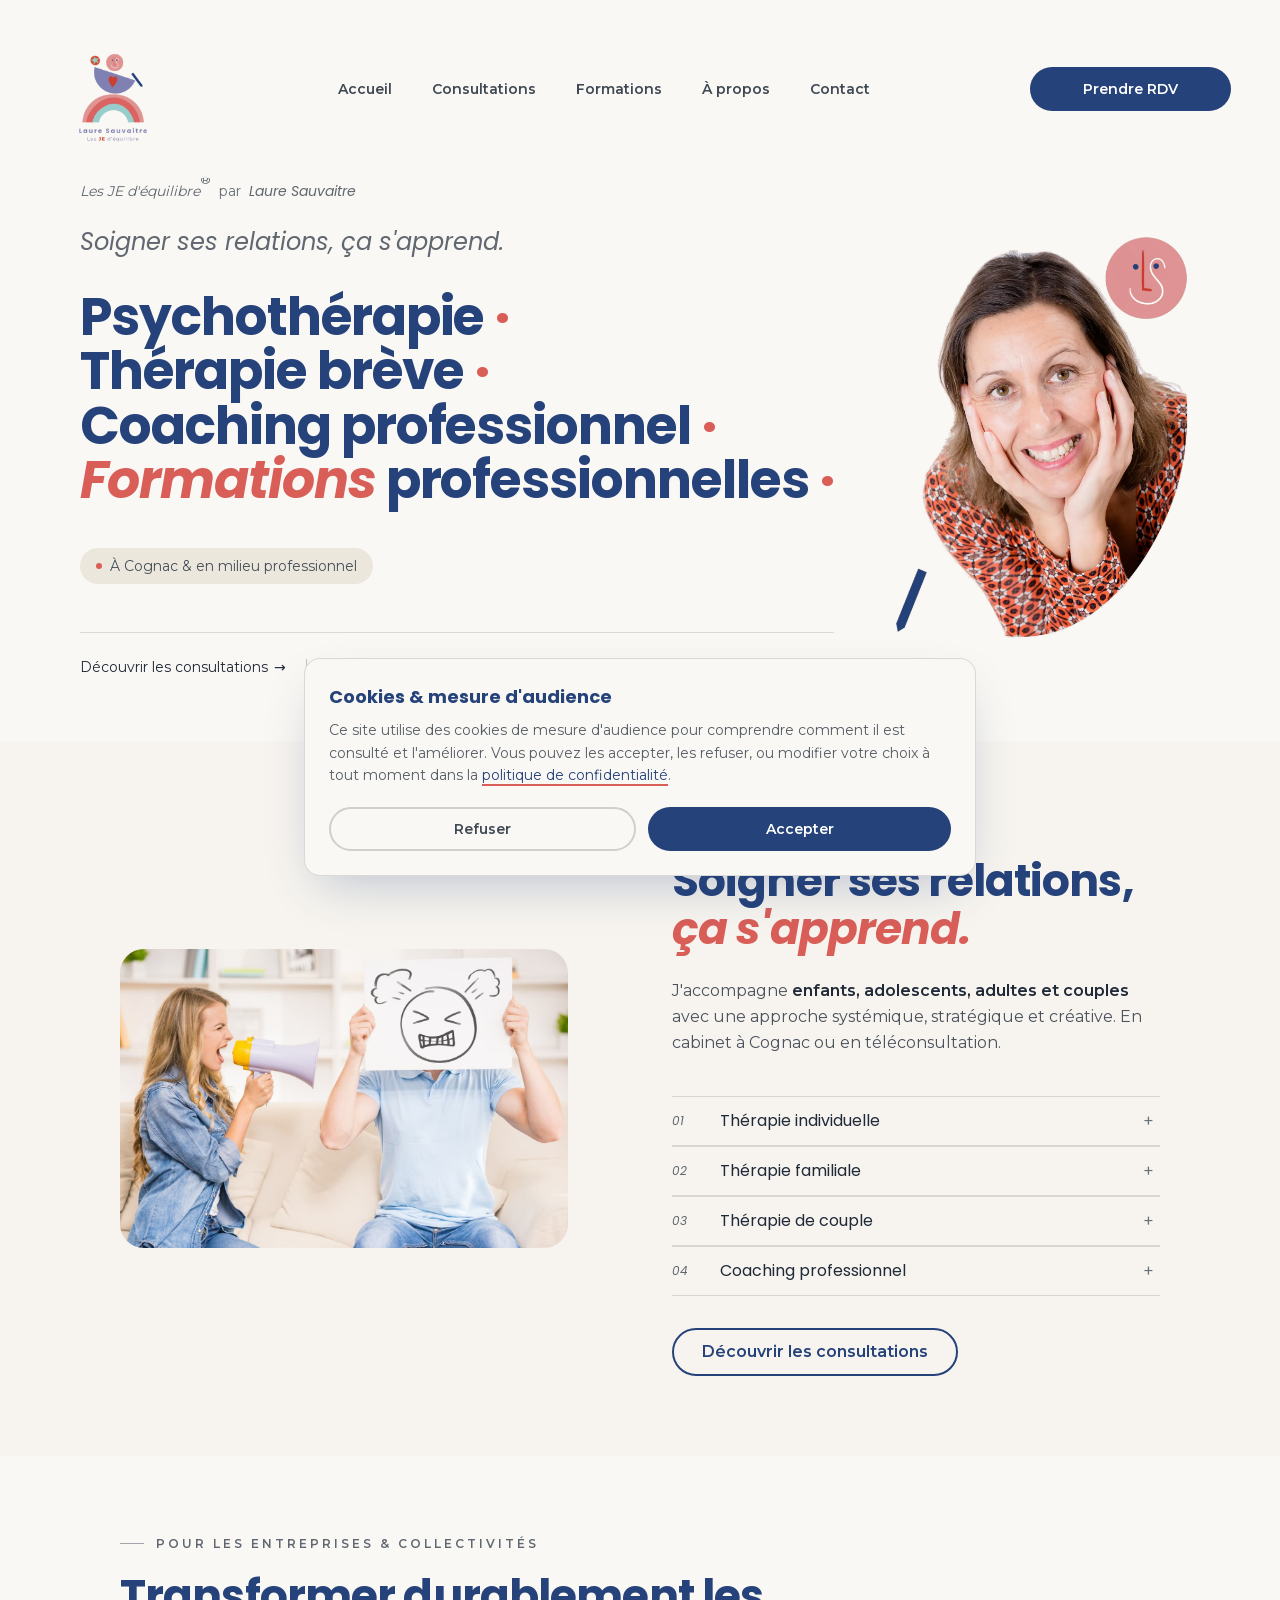
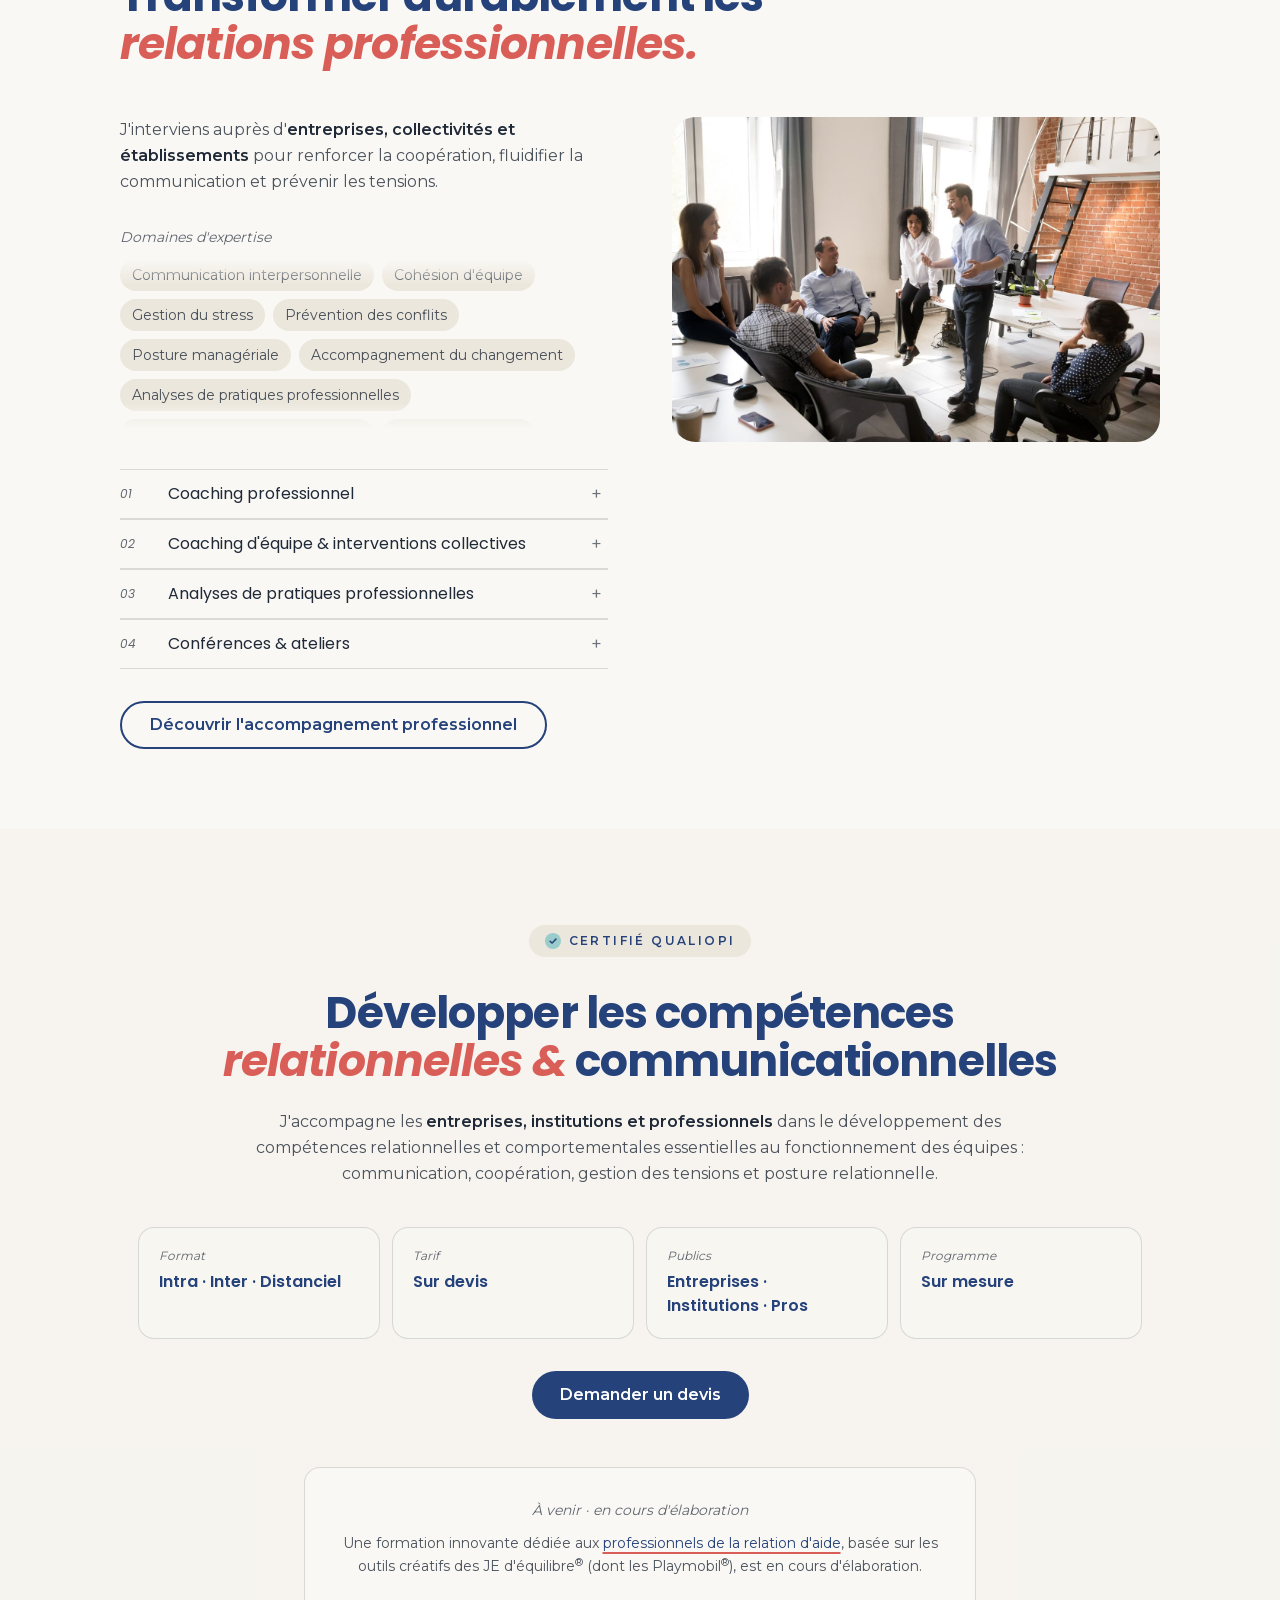
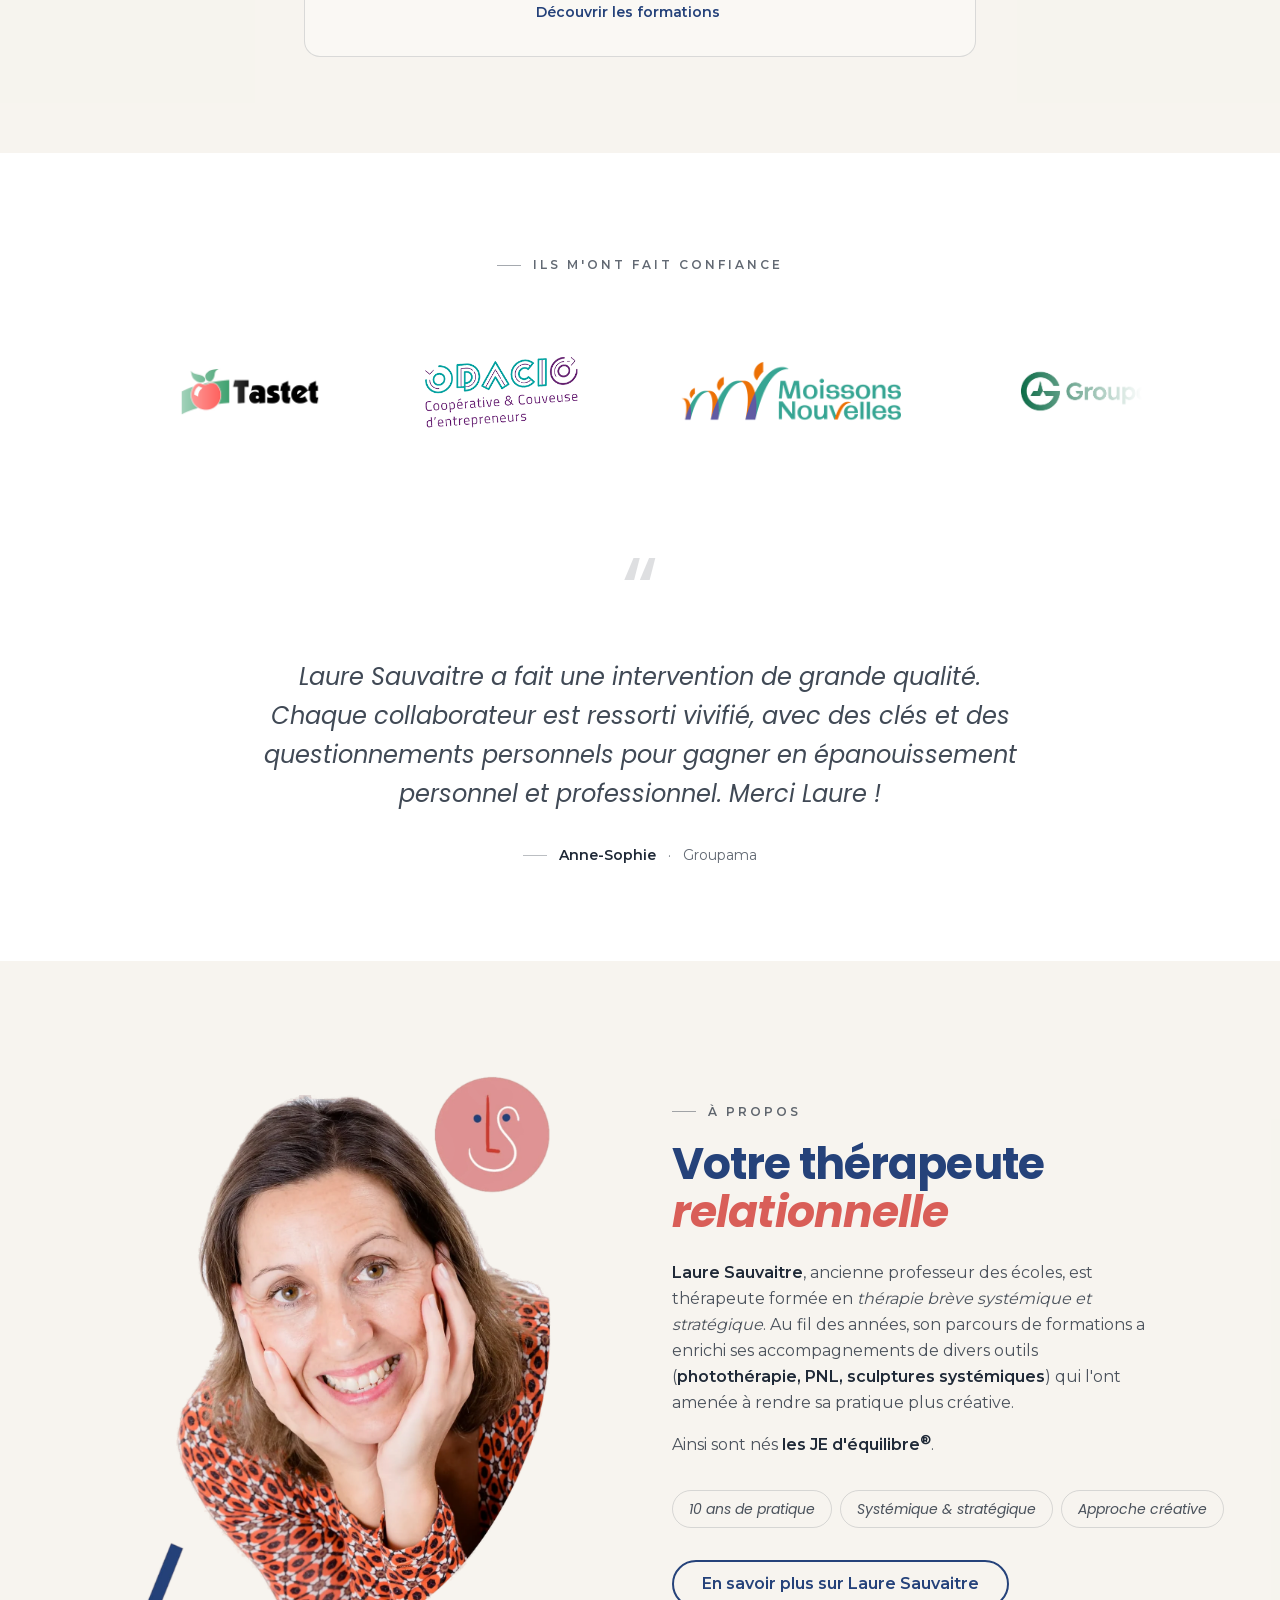
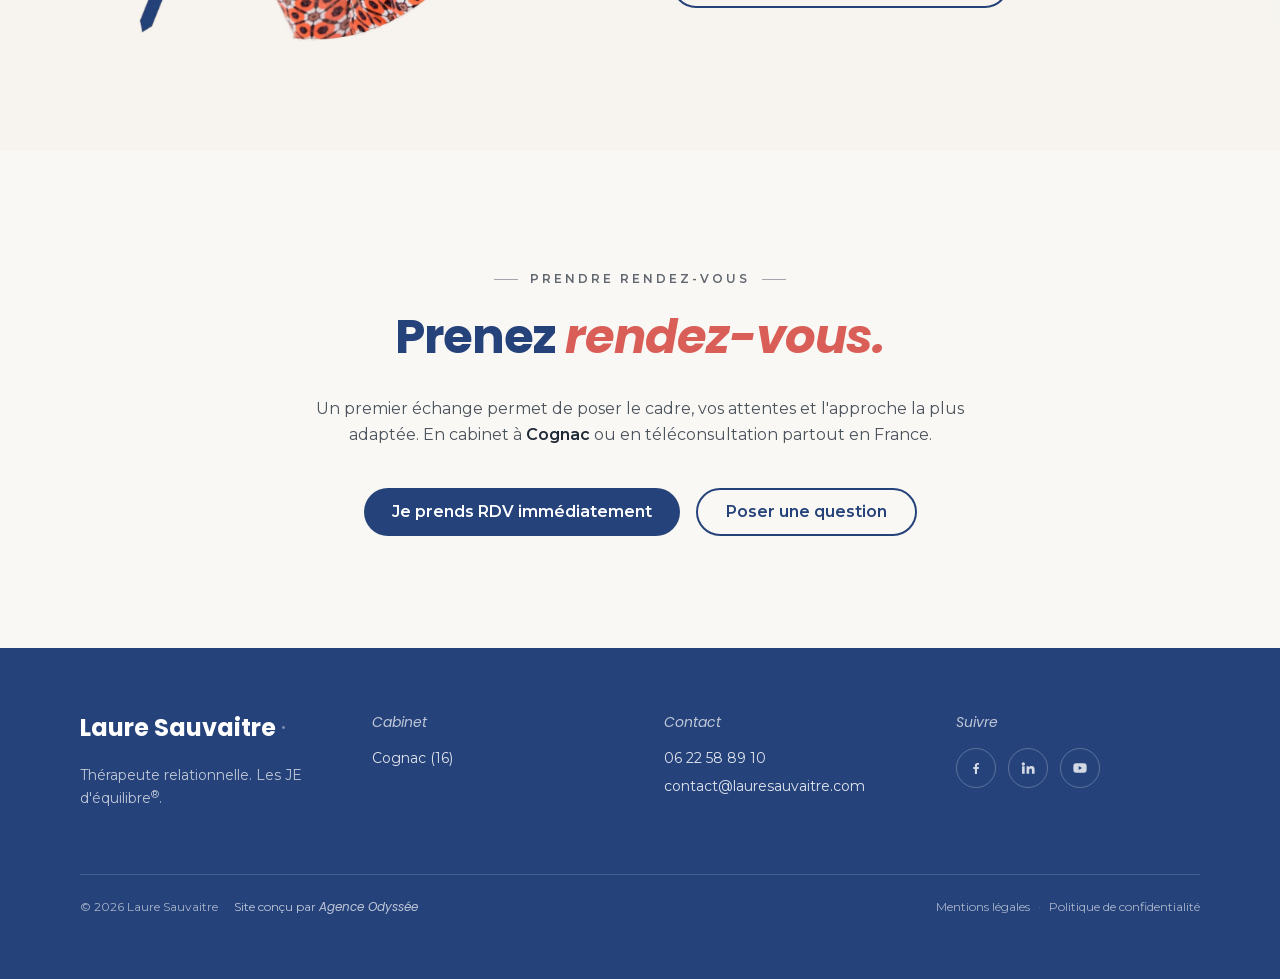
==== commit 0d0e5911: "Google Analytics 4 charge seulement apres accord (CNIL)" ====
--- a/index.html
+++ b/index.html
@@ -1 +1 @@
-<!DOCTYPE html><html lang="fr" class="poppins_9fc342ce-module__eHRihq__variable montserrat_749a012d-module__NJFDTW__variable h-full antialiased"><head><meta charSet="utf-8"/><meta name="viewport" content="width=device-width, initial-scale=1"/><link rel="preload" href="/_next/static/media/47fe1b7cd6e6ed85-s.p.0~mcdl10zdfb3.woff2" as="font" crossorigin="" type="font/woff2"/><link rel="preload" href="/_next/static/media/6aac95a85db691f1-s.p.0qkjcfd5a90c2.woff2" as="font" crossorigin="" type="font/woff2"/><link rel="preload" href="/_next/static/media/829ba4228c966254-s.p.0ub.k0om~_-xi.woff2" as="font" crossorigin="" type="font/woff2"/><link rel="preload" href="/_next/static/media/a218039a3287bcfd-s.p.17-1enzs_j91b.woff2" as="font" crossorigin="" type="font/woff2"/><link rel="preload" href="/_next/static/media/b06c83c7cc676c09-s.p.15p9cfi8srt_k.woff2" as="font" crossorigin="" type="font/woff2"/><link rel="preload" href="/_next/static/media/b6620be20ad708dd-s.p.15glw.3ya746x.woff2" as="font" crossorigin="" type="font/woff2"/><link rel="preload" href="/_next/static/media/e2334d715941921e-s.p.12skym0rqknxy.woff2" as="font" crossorigin="" type="font/woff2"/><link rel="preload" href="/_next/static/media/e8f2fbee2754df70-s.p.0fzkl03jw-sdz.woff2" as="font" crossorigin="" type="font/woff2"/><link rel="preload" href="/_next/static/media/edcf447d6990da7e-s.p.0rmnzjlzsvg7u.woff2" as="font" crossorigin="" type="font/woff2"/><link rel="preload" href="/brand/portrait_laure.webp" as="image" fetchPriority="high"/><link rel="preload" as="image" href="/brand/logo.webp"/><link rel="preload" href="/brand/therapie-relationnelle.jpg" as="image"/><link rel="preload" href="/brand/accompagnement-organisations.jpg" as="image"/><link rel="stylesheet" href="/_next/static/chunks/0xcc94ctzi_ix.css" data-precedence="next"/><link rel="preload" as="script" fetchPriority="low" href="/_next/static/chunks/0fs-j4ukcgf19.js"/><script src="/_next/static/chunks/0dgq26a5_oy.a.js" async=""></script><script src="/_next/static/chunks/0oui10gukf8nf.js" async=""></script><script src="/_next/static/chunks/0v9c2uadhpd-i.js" async=""></script><script src="/_next/static/chunks/turbopack-0b0-ab3~8h53w.js" async=""></script><script src="/_next/static/chunks/0~4sxayb9g2-p.js" async=""></script><script src="/_next/static/chunks/0d3shmwh5_nmn.js" async=""></script><meta name="next-size-adjust" content=""/><title>Laure Sauvaitre · Thérapeute relationnelle &amp; coach systémique</title><meta name="description" content="Thérapeute relationnelle, coach systémique et stratégique à Cognac (Charente). Consultations individuelles, couple, famille, coaching et formations Qualiopi."/><meta name="robots" content="index, follow"/><link rel="canonical" href="https://lauresauvaitre.com"/><meta property="og:title" content="Laure Sauvaitre · Thérapeute relationnelle &amp; coach systémique"/><meta property="og:description" content="Thérapeute relationnelle, coach systémique et stratégique à Cognac (Charente). Consultations individuelles, couple, famille, coaching et formations Qualiopi."/><meta property="og:url" content="https://lauresauvaitre.com"/><meta property="og:site_name" content="Laure Sauvaitre"/><meta property="og:locale" content="fr_FR"/><meta property="og:image" content="https://lauresauvaitre.com/og-default.jpg"/><meta property="og:image:width" content="1200"/><meta property="og:image:height" content="630"/><meta property="og:image:alt" content="Laure Sauvaitre, thérapeute relationnelle et coach systémique en Charente"/><meta property="og:type" content="website"/><meta name="twitter:card" content="summary_large_image"/><meta name="twitter:title" content="Laure Sauvaitre · Thérapeute relationnelle &amp; coach systémique"/><meta name="twitter:description" content="Thérapeute relationnelle, coach systémique et stratégique à Cognac (Charente). Consultations individuelles, couple, famille, coaching et formations Qualiopi."/><meta name="twitter:image" content="https://lauresauvaitre.com/og-default.jpg"/><meta name="twitter:image:alt" content="Laure Sauvaitre, thérapeute relationnelle et coach systémique en Charente"/><meta name="twitter:image:width" content="1200"/><meta name="twitter:image:height" content="630"/><link rel="icon" href="/icon.svg?icon.0c11ujt~tflyj.svg" sizes="any" type="image/svg+xml"/><script src="/_next/static/chunks/03~yq9q893hmn.js" noModule=""></script></head><body class="min-h-full flex flex-col font-body text-foreground bg-background"><div hidden=""><!--$--><!--/$--></div><script type="application/ld+json">{"@context":"https://schema.org","@type":"ProfessionalService","@id":"https://lauresauvaitre.com#organization","name":"Laure Sauvaitre","url":"https://lauresauvaitre.com","logo":"https://lauresauvaitre.com/brand/logo.webp","image":"https://lauresauvaitre.com/og-default.jpg","description":"Thérapeute relationnelle, coach systémique et stratégique à Cognac (Charente). Consultations individuelles, couple, famille, coaching et formations Qualiopi.","priceRange":"€€","telephone":"+33622588910","email":"mailto:contact@lauresauvaitre.com","address":{"@type":"PostalAddress","streetAddress":"24 rue de Segonzac","postalCode":"16100","addressLocality":"Cognac","addressRegion":"Charente","addressCountry":"FR"},"geo":{"@type":"GeoCoordinates","latitude":45.6898,"longitude":-0.3206},"areaServed":[{"@type":"Place","name":"Cognac"},{"@type":"Place","name":"Charente (16)"},{"@type":"Place","name":"Nouvelle-Aquitaine"},{"@type":"Place","name":"France (téléconsultation)"}],"sameAs":["https://www.linkedin.com/in/laure-sauvaitre-4713489b","https://www.facebook.com/lesjedequilibre","https://www.youtube.com/channel/UC7m3uyLe6G8E5Je1PD4fXtQ"],"founder":{"@type":"Person","name":"Laure Sauvaitre","jobTitle":"Thérapeute relationnelle · Coach systémique & stratégique","url":"https://lauresauvaitre.com","image":"https://lauresauvaitre.com/brand/portrait_laure.webp","knowsAbout":["Thérapie systémique et stratégique","Thérapie brève","Thérapie de couple","Thérapie familiale","Coaching d'équipe","Analyse de pratiques professionnelles","Photo-langage","Génogramme","Analyse transactionnelle","Sculptures systémiques","PNL"],"sameAs":["https://www.linkedin.com/in/laure-sauvaitre-4713489b","https://www.facebook.com/lesjedequilibre","https://www.youtube.com/channel/UC7m3uyLe6G8E5Je1PD4fXtQ"],"email":"mailto:contact@lauresauvaitre.com","telephone":"+33622588910","alumniOf":"15 ans professeur des écoles"},"employee":{"@type":"Person","name":"Laure Sauvaitre","jobTitle":"Thérapeute relationnelle · Coach systémique & stratégique","url":"https://lauresauvaitre.com","image":"https://lauresauvaitre.com/brand/portrait_laure.webp","knowsAbout":["Thérapie systémique et stratégique","Thérapie brève","Thérapie de couple","Thérapie familiale","Coaching d'équipe","Analyse de pratiques professionnelles","Photo-langage","Génogramme","Analyse transactionnelle","Sculptures systémiques","PNL"],"sameAs":["https://www.linkedin.com/in/laure-sauvaitre-4713489b","https://www.facebook.com/lesjedequilibre","https://www.youtube.com/channel/UC7m3uyLe6G8E5Je1PD4fXtQ"],"email":"mailto:contact@lauresauvaitre.com","telephone":"+33622588910","alumniOf":"15 ans professeur des écoles"}}</script><header class="sticky top-0 z-40 transition-all duration-300 bg-background/85 backdrop-blur-md"><nav class="mx-auto flex items-center justify-between transition-all duration-300 max-w-[1400px] px-6 md:px-12 py-3 md:py-6 border border-transparent"><a class="inline-flex items-center" aria-label="Accueil Laure Sauvaitre" href="/"><img src="/brand/logo.webp" alt="Laure Sauvaitre" class="w-auto transition-all duration-300 h-16 md:h-32"/></a><ul class="hidden lg:flex items-center gap-10 text-sm text-foreground/85"><li><a class="relative font-semibold hover:text-primary transition-colors after:absolute after:left-0 after:-bottom-1 after:h-[2px] after:w-0 after:bg-primary after:transition-all after:duration-300 hover:after:w-full" href="/">Accueil</a></li><li class="relative"><a class="relative font-semibold hover:text-primary transition-colors after:absolute after:left-0 after:-bottom-1 after:h-[2px] after:w-0 after:bg-primary after:transition-all after:duration-300 hover:after:w-full" aria-haspopup="true" aria-expanded="false" href="/consultations">Consultations</a><div class="absolute left-1/2 -translate-x-1/2 top-full pt-4 transition-all duration-200 opacity-0 -translate-y-1 pointer-events-none"><ul class="min-w-[280px] p-2 rounded-2xl bg-background border border-foreground/10 shadow-[0_12px_32px_-12px_rgba(37,66,122,0.25)]"><li><a class="block px-4 py-3 rounded-xl text-sm font-semibold text-foreground/85 hover:bg-chip/40 hover:text-primary transition-colors" href="/consultations/individuelle">Thérapie individuelle</a></li><li><a class="block px-4 py-3 rounded-xl text-sm font-semibold text-foreground/85 hover:bg-chip/40 hover:text-primary transition-colors" href="/consultations/familiale">Thérapie familiale</a></li><li><a class="block px-4 py-3 rounded-xl text-sm font-semibold text-foreground/85 hover:bg-chip/40 hover:text-primary transition-colors" href="/consultations/couple">Thérapie de couple</a></li><li><a class="block px-4 py-3 rounded-xl text-sm font-semibold text-foreground/85 hover:bg-chip/40 hover:text-primary transition-colors" href="/consultations/coaching">Coaching professionnel</a></li></ul></div></li><li><a class="relative font-semibold hover:text-primary transition-colors after:absolute after:left-0 after:-bottom-1 after:h-[2px] after:w-0 after:bg-primary after:transition-all after:duration-300 hover:after:w-full" href="/formations">Formations</a></li><li><a class="relative font-semibold hover:text-primary transition-colors after:absolute after:left-0 after:-bottom-1 after:h-[2px] after:w-0 after:bg-primary after:transition-all after:duration-300 hover:after:w-full" href="/a-propos">À propos</a></li><li><a class="relative font-semibold hover:text-primary transition-colors after:absolute after:left-0 after:-bottom-1 after:h-[2px] after:w-0 after:bg-primary after:transition-all after:duration-300 hover:after:w-full" href="/contact">Contact</a></li></ul><a href="https://www.ibookthedate.fr/therapeute/16100-cognac/laure-sauvaitre" target="_blank" rel="noopener noreferrer" class="group hidden lg:inline-flex items-center justify-center h-11 px-5 md:px-6 rounded-full bg-primary text-white text-sm font-semibold hover:bg-accent-subtle transition-colors"><span aria-hidden="true" class="inline-block w-[1.5em] mr-2 shrink-0"></span>Prendre RDV<span aria-hidden="true" class="inline-block w-[1.5em] ml-2 shrink-0 -translate-x-1 opacity-0 transition-all duration-200 group-hover:translate-x-0 group-hover:opacity-100">→</span></a><button type="button" class="lg:hidden inline-flex items-center justify-center size-11 rounded-full text-foreground hover:bg-foreground/5 transition-colors" aria-label="Ouvrir le menu" aria-expanded="false"><svg viewBox="0 0 24 24" fill="none" stroke="currentColor" stroke-width="2" stroke-linecap="round" class="size-6" aria-hidden="true"><line x1="4" y1="7" x2="20" y2="7"></line><line x1="4" y1="12" x2="20" y2="12"></line><line x1="4" y1="17" x2="20" y2="17"></line></svg></button></nav></header><div class="fixed inset-0 z-50 bg-background transition-opacity duration-300 lg:hidden opacity-0 pointer-events-none" aria-hidden="true"><div class="flex flex-col h-full px-6 pt-4 pb-10 overflow-y-auto"><div class="flex items-center justify-between"><a class="inline-flex items-center" aria-label="Accueil Laure Sauvaitre" href="/"><img src="/brand/logo.webp" alt="Laure Sauvaitre" class="h-16 w-auto"/></a><button type="button" class="inline-flex items-center justify-center size-11 rounded-full text-foreground hover:bg-foreground/5 transition-colors" aria-label="Fermer le menu"><svg viewBox="0 0 24 24" fill="none" stroke="currentColor" stroke-width="2" stroke-linecap="round" class="size-6" aria-hidden="true"><line x1="6" y1="6" x2="18" y2="18"></line><line x1="6" y1="18" x2="18" y2="6"></line></svg></button></div><ul class="mt-12 flex flex-col gap-5"><li><a class="font-heading text-3xl text-foreground hover:text-primary transition-colors" href="/">Accueil</a></li><li><button type="button" class="w-full flex items-center justify-between font-heading text-3xl text-foreground hover:text-primary transition-colors" aria-expanded="false">Consultations<span aria-hidden="true" class="text-2xl transition-transform duration-200 ">+</span></button><div class="overflow-hidden transition-all duration-300 max-h-0"><ul class="pl-3 flex flex-col gap-3 border-l-2 border-foreground/15"><li><a class="block pl-4 text-base italic text-foreground/70 hover:text-primary transition-colors" href="/consultations">Toutes les consultations</a></li><li><a class="block pl-4 text-lg text-foreground hover:text-primary transition-colors" href="/consultations/individuelle">Thérapie individuelle</a></li><li><a class="block pl-4 text-lg text-foreground hover:text-primary transition-colors" href="/consultations/familiale">Thérapie familiale</a></li><li><a class="block pl-4 text-lg text-foreground hover:text-primary transition-colors" href="/consultations/couple">Thérapie de couple</a></li><li><a class="block pl-4 text-lg text-foreground hover:text-primary transition-colors" href="/consultations/coaching">Coaching professionnel</a></li></ul></div></li><li><a class="font-heading text-3xl text-foreground hover:text-primary transition-colors" href="/formations">Formations</a></li><li><a class="font-heading text-3xl text-foreground hover:text-primary transition-colors" href="/a-propos">À propos</a></li><li><a class="font-heading text-3xl text-foreground hover:text-primary transition-colors" href="/contact">Contact</a></li></ul><a href="https://www.ibookthedate.fr/therapeute/16100-cognac/laure-sauvaitre" target="_blank" rel="noopener noreferrer" class="mt-auto inline-flex items-center justify-center h-14 px-7 rounded-full bg-primary text-white font-semibold hover:bg-accent-subtle transition-colors">Prendre RDV</a></div></div><main class="flex-1 flex flex-col"><section class="relative"><div class="mx-auto max-w-[1400px] px-6 md:px-16 lg:px-20 pt-6 md:pt-0 pb-12 md:pb-16 grid gap-10 md:gap-12 md:grid-cols-[1.25fr_1fr] md:items-center"><div class="flex flex-col text-center md:text-left"><p class="italic text-sm text-foreground/70">Les JE d&#x27;équilibre<sup class="not-italic text-xs align-super">®</sup><span class="mx-2 text-foreground/65 not-italic">par</span><span class="font-heading">Laure Sauvaitre</span></p><p class="mt-6 italic font-heading text-xl md:text-2xl text-foreground/70 leading-snug">Soigner ses relations, ça s&#x27;apprend.</p><h1 class="mt-8 font-heading font-bold text-primary text-[2rem] md:text-[2.75rem] lg:text-[3.25rem] leading-[1.05] tracking-[-0.02em]">Psychothérapie<span class="text-accent-warm"> · </span><span class="md:whitespace-nowrap">Thérapie brève</span><span class="text-accent-warm"> · </span><span class="md:whitespace-nowrap">Coaching professionnel</span><span class="text-accent-warm"> · </span><span class="md:whitespace-nowrap"><em class="italic text-accent-warm">Formations</em> <!-- -->professionnelles<span class="text-accent-warm"> ·</span></span></h1><div class="mt-10"><span class="inline-flex items-center gap-2 px-4 py-2 rounded-full bg-chip text-foreground/80 text-sm"><span aria-hidden="true" class="size-1.5 rounded-full bg-accent-warm"></span>À Cognac &amp; en milieu professionnel</span></div><div class="md:hidden mt-10"><div class="relative aspect-[3/4] w-full mx-auto md:mx-0 rounded-3xl overflow-hidden max-w-[260px]"><img src="/brand/portrait_laure.webp" alt="Laure Sauvaitre, thérapeute relationnelle et coach systémique" fetchPriority="high" class="absolute inset-0 h-full w-full object-cover"/></div></div><div class="mt-12 border-t border-foreground/15"></div><div class="md:hidden mt-6 grid gap-3 text-left"><a class="group flex items-center justify-between gap-4 px-5 py-4 rounded-2xl bg-accent-soft/15 hover:bg-accent-soft/25 transition-colors" href="/consultations"><div class="flex items-center gap-3"><span aria-hidden="true" class="shrink-0 size-2 rounded-full bg-accent-warm"></span><div><p class="font-semibold text-foreground">Consultations</p><p class="text-xs text-foreground/70 mt-0.5">Individuelle, couple, famille</p></div></div><span aria-hidden="true" class="text-primary text-lg inline-block overflow-hidden max-w-0 -translate-x-1 opacity-0 transition-all duration-200 group-hover:max-w-[1.5em] group-hover:opacity-100 group-hover:translate-x-0">→</span></a><a class="group flex items-center justify-between gap-4 px-5 py-4 rounded-2xl bg-accent-fresh/15 hover:bg-accent-fresh/25 transition-colors" href="/consultations/coaching"><div class="flex items-center gap-3"><span aria-hidden="true" class="shrink-0 size-2 rounded-full bg-accent-subtle"></span><div><p class="font-semibold text-foreground">Accompagnement pro</p><p class="text-xs text-foreground/70 mt-0.5">Coaching systémique &amp; stratégique</p></div></div><span aria-hidden="true" class="text-primary text-lg inline-block overflow-hidden max-w-0 -translate-x-1 opacity-0 transition-all duration-200 group-hover:max-w-[1.5em] group-hover:opacity-100 group-hover:translate-x-0">→</span></a><a class="group flex items-center justify-between gap-4 px-5 py-4 rounded-2xl bg-accent-subtle/15 hover:bg-accent-subtle/25 transition-colors" href="/formations"><div class="flex items-center gap-3"><span aria-hidden="true" class="shrink-0 size-2 rounded-full bg-accent-warm"></span><div><p class="font-semibold text-foreground">Formations professionnelles</p><p class="text-xs text-foreground/70 mt-0.5">Entreprises &amp; institutions · Qualiopi</p></div></div><span aria-hidden="true" class="text-primary text-lg inline-block overflow-hidden max-w-0 -translate-x-1 opacity-0 transition-all duration-200 group-hover:max-w-[1.5em] group-hover:opacity-100 group-hover:translate-x-0">→</span></a></div><ul class="hidden md:flex mt-6 md:flex-nowrap md:justify-start items-center gap-x-5 text-sm"><li><a class="group inline-flex items-center gap-1.5 whitespace-nowrap text-foreground hover:text-accent-warm transition-colors" href="/consultations">Découvrir les consultations<span aria-hidden="true" class="transition-transform group-hover:translate-x-1">→</span></a></li><li aria-hidden="true" class="w-px h-4 bg-foreground/25 self-center"></li><li><a class="group inline-flex items-center gap-1.5 whitespace-nowrap text-foreground hover:text-accent-warm transition-colors" href="/consultations/coaching">Accompagnement professionnel<span aria-hidden="true" class="transition-transform group-hover:translate-x-1">→</span></a></li><li aria-hidden="true" class="w-px h-4 bg-foreground/25 self-center"></li><li><a class="group inline-flex items-center gap-1.5 whitespace-nowrap text-foreground hover:text-accent-warm transition-colors" href="/formations">Formations<span aria-hidden="true" class="transition-transform group-hover:translate-x-1">→</span></a></li></ul></div><div class="relative aspect-[3/4] w-full mx-auto md:mx-0 rounded-3xl overflow-hidden hidden md:block md:mt-4 max-w-md"><img src="/brand/portrait_laure.webp" alt="Laure Sauvaitre, thérapeute relationnelle et coach systémique" fetchPriority="high" class="absolute inset-0 h-full w-full object-cover"/></div></div></section><section class="py-16 md:py-20 bg-chip/25"><div class="mx-auto max-w-[1200px] px-6 md:px-16 lg:px-20 grid gap-12 md:gap-16 md:grid-cols-2 md:items-center"><div class="relative aspect-[3/2] w-full max-w-md mx-auto md:mx-0 rounded-3xl overflow-hidden order-2 md:order-1"><img src="/brand/therapie-relationnelle.jpg" alt="Illustration d&#x27;une thérapie relationnelle, accompagnement à l&#x27;écoute et au lien" class="absolute inset-0 h-full w-full object-cover"/></div><div class="order-1 md:order-2"><p class="flex items-center gap-3 text-xs tracking-[0.25em] uppercase text-foreground/70 font-semibold"><span aria-hidden="true" class="h-px w-6 bg-foreground/40"></span>Pour les particuliers</p><h2 class="mt-5 font-heading font-bold text-primary text-[2rem] md:text-[2.25rem] lg:text-[2.75rem] leading-[1.1] tracking-[-0.02em]">Soigner ses relations,<br/><em class="italic text-accent-warm">ça s&#x27;apprend.</em></h2><p class="mt-6 text-sm md:text-base text-foreground/80 leading-relaxed">J&#x27;accompagne<!-- --> <strong class="font-semibold text-foreground">enfants, adolescents, adultes et couples</strong> <!-- -->avec une approche systémique, stratégique et créative. En cabinet à Cognac ou en téléconsultation.</p><ul class="mt-10"><li><details name="consultations-accordion" class="group border-b border-foreground/15 first:border-t transition-all duration-200 open:bg-background open:rounded-xl md:open:-mx-3 md:open:px-3 open:shadow-[0_8px_24px_-12px_rgba(37,66,122,0.2)] open:border-transparent"><summary class="flex items-center gap-4 py-3 md:px-3 md:-mx-3 cursor-pointer select-none list-none transition-all duration-200 rounded-xl hover:-translate-y-0.5 hover:shadow-[0_8px_24px_-12px_rgba(37,66,122,0.25)] hover:bg-background hover:border-transparent group-open:mx-0 group-open:px-0 group-open:translate-y-0 group-open:shadow-none group-open:bg-transparent [&amp;::-webkit-details-marker]:hidden"><span class="italic font-heading text-xs text-foreground/70 shrink-0 w-8">01</span><span class="flex-1 font-heading text-sm md:text-base text-foreground group-hover:text-accent-warm group-open:text-accent-warm transition-colors">Thérapie individuelle</span><span aria-hidden="true" class="shrink-0 size-6 flex items-center justify-center text-foreground/65 text-lg leading-none group-open:rotate-45 group-open:text-accent-warm transition-transform duration-200">+</span></summary><div class="pl-11 pr-3 pb-5 pt-1"><p class="text-sm text-foreground/75 leading-relaxed">Un espace pour explorer vos ressentis, dénouer vos blocages et retrouver un équilibre intérieur. Pour enfants, adolescents et adultes.</p><a class="group/cta relative mt-4 inline-flex items-center text-sm font-semibold text-primary hover:text-accent-warm transition-colors pr-6" href="/consultations/individuelle"><span class="md:transition-transform md:duration-200 md:group-hover/cta:-translate-x-2">En savoir plus</span><span aria-hidden="true" class="hidden md:block absolute right-0 -translate-x-1 opacity-0 transition-all duration-200 group-hover/cta:translate-x-0 group-hover/cta:opacity-100">→</span></a></div></details></li><li><details name="consultations-accordion" class="group border-b border-foreground/15 first:border-t transition-all duration-200 open:bg-background open:rounded-xl md:open:-mx-3 md:open:px-3 open:shadow-[0_8px_24px_-12px_rgba(37,66,122,0.2)] open:border-transparent"><summary class="flex items-center gap-4 py-3 md:px-3 md:-mx-3 cursor-pointer select-none list-none transition-all duration-200 rounded-xl hover:-translate-y-0.5 hover:shadow-[0_8px_24px_-12px_rgba(37,66,122,0.25)] hover:bg-background hover:border-transparent group-open:mx-0 group-open:px-0 group-open:translate-y-0 group-open:shadow-none group-open:bg-transparent [&amp;::-webkit-details-marker]:hidden"><span class="italic font-heading text-xs text-foreground/70 shrink-0 w-8">02</span><span class="flex-1 font-heading text-sm md:text-base text-foreground group-hover:text-accent-warm group-open:text-accent-warm transition-colors">Thérapie familiale</span><span aria-hidden="true" class="shrink-0 size-6 flex items-center justify-center text-foreground/65 text-lg leading-none group-open:rotate-45 group-open:text-accent-warm transition-transform duration-200">+</span></summary><div class="pl-11 pr-3 pb-5 pt-1"><p class="text-sm text-foreground/75 leading-relaxed">Comprendre les dynamiques à l&#x27;œuvre dans votre famille et construire ensemble de nouvelles manières de communiquer, d&#x27;écouter, d&#x27;habiter les liens.</p><a class="group/cta relative mt-4 inline-flex items-center text-sm font-semibold text-primary hover:text-accent-warm transition-colors pr-6" href="/consultations/familiale"><span class="md:transition-transform md:duration-200 md:group-hover/cta:-translate-x-2">En savoir plus</span><span aria-hidden="true" class="hidden md:block absolute right-0 -translate-x-1 opacity-0 transition-all duration-200 group-hover/cta:translate-x-0 group-hover/cta:opacity-100">→</span></a></div></details></li><li><details name="consultations-accordion" class="group border-b border-foreground/15 first:border-t transition-all duration-200 open:bg-background open:rounded-xl md:open:-mx-3 md:open:px-3 open:shadow-[0_8px_24px_-12px_rgba(37,66,122,0.2)] open:border-transparent"><summary class="flex items-center gap-4 py-3 md:px-3 md:-mx-3 cursor-pointer select-none list-none transition-all duration-200 rounded-xl hover:-translate-y-0.5 hover:shadow-[0_8px_24px_-12px_rgba(37,66,122,0.25)] hover:bg-background hover:border-transparent group-open:mx-0 group-open:px-0 group-open:translate-y-0 group-open:shadow-none group-open:bg-transparent [&amp;::-webkit-details-marker]:hidden"><span class="italic font-heading text-xs text-foreground/70 shrink-0 w-8">03</span><span class="flex-1 font-heading text-sm md:text-base text-foreground group-hover:text-accent-warm group-open:text-accent-warm transition-colors">Thérapie de couple</span><span aria-hidden="true" class="shrink-0 size-6 flex items-center justify-center text-foreground/65 text-lg leading-none group-open:rotate-45 group-open:text-accent-warm transition-transform duration-200">+</span></summary><div class="pl-11 pr-3 pb-5 pt-1"><p class="text-sm text-foreground/75 leading-relaxed">Retrouver compréhension mutuelle, dépasser les conflits récurrents et bâtir un nouvel équilibre à deux, dans le respect de ce que chacun est.</p><a class="group/cta relative mt-4 inline-flex items-center text-sm font-semibold text-primary hover:text-accent-warm transition-colors pr-6" href="/consultations/couple"><span class="md:transition-transform md:duration-200 md:group-hover/cta:-translate-x-2">En savoir plus</span><span aria-hidden="true" class="hidden md:block absolute right-0 -translate-x-1 opacity-0 transition-all duration-200 group-hover/cta:translate-x-0 group-hover/cta:opacity-100">→</span></a></div></details></li><li><details name="consultations-accordion" class="group border-b border-foreground/15 first:border-t transition-all duration-200 open:bg-background open:rounded-xl md:open:-mx-3 md:open:px-3 open:shadow-[0_8px_24px_-12px_rgba(37,66,122,0.2)] open:border-transparent"><summary class="flex items-center gap-4 py-3 md:px-3 md:-mx-3 cursor-pointer select-none list-none transition-all duration-200 rounded-xl hover:-translate-y-0.5 hover:shadow-[0_8px_24px_-12px_rgba(37,66,122,0.25)] hover:bg-background hover:border-transparent group-open:mx-0 group-open:px-0 group-open:translate-y-0 group-open:shadow-none group-open:bg-transparent [&amp;::-webkit-details-marker]:hidden"><span class="italic font-heading text-xs text-foreground/70 shrink-0 w-8">04</span><span class="flex-1 font-heading text-sm md:text-base text-foreground group-hover:text-accent-warm group-open:text-accent-warm transition-colors">Coaching professionnel</span><span aria-hidden="true" class="shrink-0 size-6 flex items-center justify-center text-foreground/65 text-lg leading-none group-open:rotate-45 group-open:text-accent-warm transition-transform duration-200">+</span></summary><div class="pl-11 pr-3 pb-5 pt-1"><p class="text-sm text-foreground/75 leading-relaxed">Un accompagnement court et orienté solutions pour clarifier une situation, prendre une décision ou sortir d&#x27;un blocage professionnel ou personnel.</p><a class="group/cta relative mt-4 inline-flex items-center text-sm font-semibold text-primary hover:text-accent-warm transition-colors pr-6" href="/consultations/coaching"><span class="md:transition-transform md:duration-200 md:group-hover/cta:-translate-x-2">En savoir plus</span><span aria-hidden="true" class="hidden md:block absolute right-0 -translate-x-1 opacity-0 transition-all duration-200 group-hover/cta:translate-x-0 group-hover/cta:opacity-100">→</span></a></div></details></li></ul><a class="group relative mt-8 inline-flex h-12 items-center justify-center px-7 rounded-full border-2 border-primary text-primary font-semibold hover:bg-primary hover:text-white transition-colors" href="/consultations"><span class="md:transition-transform md:duration-200 md:group-hover:-translate-x-2">Découvrir les consultations</span><span aria-hidden="true" class="hidden md:block absolute right-4 -translate-x-1 opacity-0 transition-all duration-200 group-hover:translate-x-0 group-hover:opacity-100">→</span></a></div></div></section><section class="py-16 md:py-20"><div class="mx-auto max-w-[1200px] px-6 md:px-16 lg:px-20"><p class="flex items-center gap-3 text-xs tracking-[0.25em] uppercase text-foreground/70 font-semibold"><span aria-hidden="true" class="h-px w-6 bg-foreground/40"></span>Pour les entreprises &amp; collectivités</p><h2 class="mt-5 font-heading font-bold text-primary text-[2rem] md:text-[2.25rem] lg:text-[2.75rem] leading-[1.1] tracking-[-0.02em] max-w-5xl">Transformer durablement les<br/><em class="italic text-accent-warm">relations professionnelles.</em></h2><div class="mt-12 grid gap-12 md:gap-16 md:grid-cols-2 md:items-start"><div><p class="text-sm md:text-base text-foreground/80 leading-relaxed">J&#x27;interviens auprès d&#x27;<strong class="font-semibold text-foreground">entreprises, collectivités et établissements</strong> <!-- -->pour renforcer la coopération, fluidifier la communication et prévenir les tensions.</p><p class="mt-8 italic text-sm text-foreground/70">Domaines d&#x27;expertise</p><div class="relative mt-3 h-[170px] overflow-hidden" style="mask-image:linear-gradient(to bottom, transparent 0%, black 15%, black 85%, transparent 100%);-webkit-mask-image:linear-gradient(to bottom, transparent 0%, black 15%, black 85%, transparent 100%)"><div data-scroll-up="true" class="flex flex-col gap-2 hover:[animation-play-state:paused]" style="animation:scroll-up-loop 28s linear infinite"><ul class="flex flex-wrap gap-2" aria-hidden="false"><li class="px-3 py-1.5 rounded-full bg-chip text-xs md:text-sm text-foreground/80 whitespace-nowrap">Communication interpersonnelle</li><li class="px-3 py-1.5 rounded-full bg-chip text-xs md:text-sm text-foreground/80 whitespace-nowrap">Cohésion d&#x27;équipe</li><li class="px-3 py-1.5 rounded-full bg-chip text-xs md:text-sm text-foreground/80 whitespace-nowrap">Gestion du stress</li><li class="px-3 py-1.5 rounded-full bg-chip text-xs md:text-sm text-foreground/80 whitespace-nowrap">Prévention des conflits</li><li class="px-3 py-1.5 rounded-full bg-chip text-xs md:text-sm text-foreground/80 whitespace-nowrap">Posture managériale</li><li class="px-3 py-1.5 rounded-full bg-chip text-xs md:text-sm text-foreground/80 whitespace-nowrap">Accompagnement du changement</li><li class="px-3 py-1.5 rounded-full bg-chip text-xs md:text-sm text-foreground/80 whitespace-nowrap">Analyses de pratiques professionnelles</li></ul><ul class="flex flex-wrap gap-2" aria-hidden="true"><li class="px-3 py-1.5 rounded-full bg-chip text-xs md:text-sm text-foreground/80 whitespace-nowrap">Communication interpersonnelle</li><li class="px-3 py-1.5 rounded-full bg-chip text-xs md:text-sm text-foreground/80 whitespace-nowrap">Cohésion d&#x27;équipe</li><li class="px-3 py-1.5 rounded-full bg-chip text-xs md:text-sm text-foreground/80 whitespace-nowrap">Gestion du stress</li><li class="px-3 py-1.5 rounded-full bg-chip text-xs md:text-sm text-foreground/80 whitespace-nowrap">Prévention des conflits</li><li class="px-3 py-1.5 rounded-full bg-chip text-xs md:text-sm text-foreground/80 whitespace-nowrap">Posture managériale</li><li class="px-3 py-1.5 rounded-full bg-chip text-xs md:text-sm text-foreground/80 whitespace-nowrap">Accompagnement du changement</li><li class="px-3 py-1.5 rounded-full bg-chip text-xs md:text-sm text-foreground/80 whitespace-nowrap">Analyses de pratiques professionnelles</li></ul><ul class="flex flex-wrap gap-2" aria-hidden="true"><li class="px-3 py-1.5 rounded-full bg-chip text-xs md:text-sm text-foreground/80 whitespace-nowrap">Communication interpersonnelle</li><li class="px-3 py-1.5 rounded-full bg-chip text-xs md:text-sm text-foreground/80 whitespace-nowrap">Cohésion d&#x27;équipe</li><li class="px-3 py-1.5 rounded-full bg-chip text-xs md:text-sm text-foreground/80 whitespace-nowrap">Gestion du stress</li><li class="px-3 py-1.5 rounded-full bg-chip text-xs md:text-sm text-foreground/80 whitespace-nowrap">Prévention des conflits</li><li class="px-3 py-1.5 rounded-full bg-chip text-xs md:text-sm text-foreground/80 whitespace-nowrap">Posture managériale</li><li class="px-3 py-1.5 rounded-full bg-chip text-xs md:text-sm text-foreground/80 whitespace-nowrap">Accompagnement du changement</li><li class="px-3 py-1.5 rounded-full bg-chip text-xs md:text-sm text-foreground/80 whitespace-nowrap">Analyses de pratiques professionnelles</li></ul></div></div><ul class="mt-10"><li><details name="pro-accordion" class="group border-b border-foreground/15 first:border-t transition-all duration-200 open:bg-background open:rounded-xl md:open:-mx-3 md:open:px-3 open:shadow-[0_8px_24px_-12px_rgba(37,66,122,0.2)] open:border-transparent"><summary class="flex items-center gap-4 py-3 md:px-3 md:-mx-3 cursor-pointer select-none list-none transition-all duration-200 rounded-xl hover:-translate-y-0.5 hover:shadow-[0_8px_24px_-12px_rgba(37,66,122,0.25)] hover:bg-background hover:border-transparent group-open:mx-0 group-open:px-0 group-open:translate-y-0 group-open:shadow-none group-open:bg-transparent [&amp;::-webkit-details-marker]:hidden"><span class="italic font-heading text-xs text-foreground/70 shrink-0 w-8">01</span><span class="flex-1 font-heading text-sm md:text-base text-foreground group-hover:text-accent-warm group-open:text-accent-warm transition-colors">Coaching professionnel</span><span aria-hidden="true" class="shrink-0 size-6 flex items-center justify-center text-foreground/65 text-lg leading-none group-open:rotate-45 group-open:text-accent-warm transition-transform duration-200">+</span></summary><div class="pl-11 pr-3 pb-5 pt-1"><p class="text-sm text-foreground/75 leading-relaxed">Accompagnement court et ciblé pour dirigeants et managers face à un enjeu relationnel, une transition ou une prise de décision.</p><a class="group/cta relative mt-4 inline-flex items-center text-sm font-semibold text-primary hover:text-accent-warm transition-colors pr-6" href="/consultations/coaching"><span class="md:transition-transform md:duration-200 md:group-hover/cta:-translate-x-2">En savoir plus</span><span aria-hidden="true" class="hidden md:block absolute right-0 -translate-x-1 opacity-0 transition-all duration-200 group-hover/cta:translate-x-0 group-hover/cta:opacity-100">→</span></a></div></details></li><li><details name="pro-accordion" class="group border-b border-foreground/15 first:border-t transition-all duration-200 open:bg-background open:rounded-xl md:open:-mx-3 md:open:px-3 open:shadow-[0_8px_24px_-12px_rgba(37,66,122,0.2)] open:border-transparent"><summary class="flex items-center gap-4 py-3 md:px-3 md:-mx-3 cursor-pointer select-none list-none transition-all duration-200 rounded-xl hover:-translate-y-0.5 hover:shadow-[0_8px_24px_-12px_rgba(37,66,122,0.25)] hover:bg-background hover:border-transparent group-open:mx-0 group-open:px-0 group-open:translate-y-0 group-open:shadow-none group-open:bg-transparent [&amp;::-webkit-details-marker]:hidden"><span class="italic font-heading text-xs text-foreground/70 shrink-0 w-8">02</span><span class="flex-1 font-heading text-sm md:text-base text-foreground group-hover:text-accent-warm group-open:text-accent-warm transition-colors">Coaching d&#x27;équipe &amp; interventions collectives</span><span aria-hidden="true" class="shrink-0 size-6 flex items-center justify-center text-foreground/65 text-lg leading-none group-open:rotate-45 group-open:text-accent-warm transition-transform duration-200">+</span></summary><div class="pl-11 pr-3 pb-5 pt-1"><p class="text-sm text-foreground/75 leading-relaxed">Interventions sur site pour renforcer la cohésion, dénouer un conflit ou accompagner une transformation organisationnelle.</p><a class="group/cta relative mt-4 inline-flex items-center text-sm font-semibold text-primary hover:text-accent-warm transition-colors pr-6" href="/formations"><span class="md:transition-transform md:duration-200 md:group-hover/cta:-translate-x-2">En savoir plus</span><span aria-hidden="true" class="hidden md:block absolute right-0 -translate-x-1 opacity-0 transition-all duration-200 group-hover/cta:translate-x-0 group-hover/cta:opacity-100">→</span></a></div></details></li><li><details name="pro-accordion" class="group border-b border-foreground/15 first:border-t transition-all duration-200 open:bg-background open:rounded-xl md:open:-mx-3 md:open:px-3 open:shadow-[0_8px_24px_-12px_rgba(37,66,122,0.2)] open:border-transparent"><summary class="flex items-center gap-4 py-3 md:px-3 md:-mx-3 cursor-pointer select-none list-none transition-all duration-200 rounded-xl hover:-translate-y-0.5 hover:shadow-[0_8px_24px_-12px_rgba(37,66,122,0.25)] hover:bg-background hover:border-transparent group-open:mx-0 group-open:px-0 group-open:translate-y-0 group-open:shadow-none group-open:bg-transparent [&amp;::-webkit-details-marker]:hidden"><span class="italic font-heading text-xs text-foreground/70 shrink-0 w-8">03</span><span class="flex-1 font-heading text-sm md:text-base text-foreground group-hover:text-accent-warm group-open:text-accent-warm transition-colors">Analyses de pratiques professionnelles</span><span aria-hidden="true" class="shrink-0 size-6 flex items-center justify-center text-foreground/65 text-lg leading-none group-open:rotate-45 group-open:text-accent-warm transition-transform duration-200">+</span></summary><div class="pl-11 pr-3 pb-5 pt-1"><p class="text-sm text-foreground/75 leading-relaxed">Espace régulier de mise en mots et de recul pour les équipes soignantes, éducatives, sociales ou managériales.</p><a class="group/cta relative mt-4 inline-flex items-center text-sm font-semibold text-primary hover:text-accent-warm transition-colors pr-6" href="/formations"><span class="md:transition-transform md:duration-200 md:group-hover/cta:-translate-x-2">En savoir plus</span><span aria-hidden="true" class="hidden md:block absolute right-0 -translate-x-1 opacity-0 transition-all duration-200 group-hover/cta:translate-x-0 group-hover/cta:opacity-100">→</span></a></div></details></li><li><details name="pro-accordion" class="group border-b border-foreground/15 first:border-t transition-all duration-200 open:bg-background open:rounded-xl md:open:-mx-3 md:open:px-3 open:shadow-[0_8px_24px_-12px_rgba(37,66,122,0.2)] open:border-transparent"><summary class="flex items-center gap-4 py-3 md:px-3 md:-mx-3 cursor-pointer select-none list-none transition-all duration-200 rounded-xl hover:-translate-y-0.5 hover:shadow-[0_8px_24px_-12px_rgba(37,66,122,0.25)] hover:bg-background hover:border-transparent group-open:mx-0 group-open:px-0 group-open:translate-y-0 group-open:shadow-none group-open:bg-transparent [&amp;::-webkit-details-marker]:hidden"><span class="italic font-heading text-xs text-foreground/70 shrink-0 w-8">04</span><span class="flex-1 font-heading text-sm md:text-base text-foreground group-hover:text-accent-warm group-open:text-accent-warm transition-colors">Conférences &amp; ateliers</span><span aria-hidden="true" class="shrink-0 size-6 flex items-center justify-center text-foreground/65 text-lg leading-none group-open:rotate-45 group-open:text-accent-warm transition-transform duration-200">+</span></summary><div class="pl-11 pr-3 pb-5 pt-1"><p class="text-sm text-foreground/75 leading-relaxed">Interventions thématiques sur mesure : relation, stress, collectif, communication, changement. Formats adaptés à vos enjeux.</p><a class="group/cta relative mt-4 inline-flex items-center text-sm font-semibold text-primary hover:text-accent-warm transition-colors pr-6" href="/formations"><span class="md:transition-transform md:duration-200 md:group-hover/cta:-translate-x-2">En savoir plus</span><span aria-hidden="true" class="hidden md:block absolute right-0 -translate-x-1 opacity-0 transition-all duration-200 group-hover/cta:translate-x-0 group-hover/cta:opacity-100">→</span></a></div></details></li></ul><a class="group relative mt-8 inline-flex h-12 items-center justify-center px-6 md:px-7 rounded-full border-2 border-primary text-primary text-sm md:text-base font-semibold whitespace-nowrap hover:bg-primary hover:text-white transition-colors" href="/formations"><span class="md:transition-transform md:duration-200 md:group-hover:-translate-x-2">Découvrir l&#x27;accompagnement professionnel</span><span aria-hidden="true" class="hidden md:block absolute right-4 -translate-x-1 opacity-0 transition-all duration-200 group-hover:translate-x-0 group-hover:opacity-100">→</span></a></div><div class="relative aspect-[3/2] w-full max-w-xl mx-auto md:mx-0 md:ml-auto rounded-3xl overflow-hidden order-first md:order-last"><img src="/brand/accompagnement-organisations.jpg" alt="Accompagnement des organisations et coaching professionnel, intervention en entreprise" class="absolute inset-0 h-full w-full object-cover"/></div></div></div></section><section class="py-20 md:py-24 bg-chip/25"><div class="mx-auto max-w-[1100px] px-6 md:px-12 text-center"><div class="flex justify-center"><span class="inline-flex items-center gap-2 px-4 py-2 rounded-full bg-chip text-primary text-[0.7rem] md:text-xs tracking-[0.2em] uppercase font-semibold"><span aria-hidden="true" class="size-4 rounded-full bg-accent-fresh inline-flex items-center justify-center"><svg viewBox="0 0 12 12" fill="none" class="size-2.5 text-primary"><path d="M2.5 6.25 L5 8.5 L9.5 3.75" stroke="currentColor" stroke-width="1.75" stroke-linecap="round" stroke-linejoin="round"></path></svg></span>Certifié Qualiopi</span></div><h2 class="mt-8 font-heading font-bold text-primary text-[2rem] md:text-[2.25rem] lg:text-[2.75rem] leading-[1.1] tracking-[-0.02em]">Développer les compétences<br/><em class="italic text-accent-warm">relationnelles</em> <span class="italic text-accent-warm">&amp;</span> <!-- -->communicationnelles</h2><p class="mt-6 max-w-3xl mx-auto text-sm md:text-base text-foreground/80 leading-relaxed">J&#x27;accompagne les<!-- --> <strong class="font-semibold text-foreground">entreprises, institutions et professionnels</strong> <!-- -->dans le développement des compétences relationnelles et comportementales essentielles au fonctionnement des équipes : communication, coopération, gestion des tensions et posture relationnelle.</p><ul class="mt-10 grid grid-cols-2 md:grid-cols-4 gap-3"><li class="p-5 rounded-2xl border border-foreground/15 bg-background/50 text-left"><p class="italic text-xs text-foreground/70">Format</p><p class="mt-1.5 font-heading font-semibold text-sm md:text-base text-primary">Intra · Inter · Distanciel</p></li><li class="p-5 rounded-2xl border border-foreground/15 bg-background/50 text-left"><p class="italic text-xs text-foreground/70">Tarif</p><p class="mt-1.5 font-heading font-semibold text-sm md:text-base text-primary">Sur devis</p></li><li class="p-5 rounded-2xl border border-foreground/15 bg-background/50 text-left"><p class="italic text-xs text-foreground/70">Publics</p><p class="mt-1.5 font-heading font-semibold text-sm md:text-base text-primary">Entreprises · Institutions · Pros</p></li><li class="p-5 rounded-2xl border border-foreground/15 bg-background/50 text-left"><p class="italic text-xs text-foreground/70">Programme</p><p class="mt-1.5 font-heading font-semibold text-sm md:text-base text-primary">Sur mesure</p></li></ul><a class="group relative mt-8 inline-flex h-12 items-center justify-center px-7 rounded-full bg-primary text-white font-semibold hover:bg-accent-subtle transition-colors" href="/contact"><span class="md:transition-transform md:duration-200 md:group-hover:-translate-x-2">Demander un devis</span><span aria-hidden="true" class="hidden md:block absolute right-4 -translate-x-1 opacity-0 transition-all duration-200 group-hover:translate-x-0 group-hover:opacity-100">→</span></a><div class="mt-12 p-6 md:p-8 max-w-2xl mx-auto rounded-2xl border border-foreground/15 bg-background"><p class="italic text-sm text-foreground/70">À venir · en cours d&#x27;élaboration</p><p class="mt-3 text-sm text-foreground/80 leading-relaxed">Une formation innovante dédiée aux<!-- --> <a class="text-primary underline decoration-accent-warm decoration-2 underline-offset-4 hover:text-accent-warm transition-colors" href="/formations">professionnels de la relation d&#x27;aide</a>, basée sur les outils créatifs des JE d&#x27;équilibre<sup>®</sup> (dont les Playmobil<sup>®</sup>), est en cours d&#x27;élaboration.</p><a class="group relative mt-6 inline-flex items-center text-sm font-semibold text-primary hover:text-accent-warm transition-colors md:pr-6" href="/formations"><span class="md:transition-transform md:duration-200 md:group-hover:-translate-x-2">Découvrir les formations</span><span aria-hidden="true" class="hidden md:block absolute right-0 -translate-x-1 opacity-0 transition-all duration-200 group-hover:translate-x-0 group-hover:opacity-100">→</span></a></div></div></section><section class="py-20 md:py-24 bg-white"><div class="mx-auto max-w-[1100px] px-6 md:px-12 text-center"><p class="inline-flex items-center gap-3 text-xs tracking-[0.25em] uppercase text-foreground/70 font-semibold"><span aria-hidden="true" class="h-px w-6 bg-foreground/40"></span>Ils m&#x27;ont fait confiance</p><div class="mt-8"><div class="py-10 overflow-hidden" style="mask-image:linear-gradient(to right, transparent 0%, black 12%, black 88%, transparent 100%);-webkit-mask-image:linear-gradient(to right, transparent 0%, black 12%, black 88%, transparent 100%)"><div data-scroll-left="true" class="flex items-center w-max" style="animation:scroll-left-loop 22s linear infinite"><div class="shrink-0 w-[140px] flex items-center justify-center md:w-auto md:mx-10" aria-hidden="false"><img src="/brand/clients/tastet.jpg" alt="TASTET" loading="lazy" class="max-h-20 md:max-h-24 w-auto max-w-full object-contain"/></div><div class="shrink-0 w-[140px] flex items-center justify-center md:w-auto md:mx-10" aria-hidden="false"><img src="/brand/clients/odacio.png" alt="Odacio" loading="lazy" class="max-h-20 md:max-h-24 w-auto max-w-full object-contain"/></div><div class="shrink-0 w-[140px] flex items-center justify-center md:w-auto md:mx-10" aria-hidden="false"><img src="/brand/clients/moissons-nouvelles.png" alt="Moissons Nouvelles" loading="lazy" class="h-14 md:h-16 w-auto max-w-full object-contain"/></div><div class="shrink-0 w-[140px] flex items-center justify-center md:w-auto md:mx-10" aria-hidden="false"><img src="/brand/clients/groupama.jpg" alt="Groupama" loading="lazy" class="max-h-20 md:max-h-24 w-auto max-w-full object-contain"/></div><div class="shrink-0 w-[140px] flex items-center justify-center md:w-auto md:mx-10" aria-hidden="true"><img src="/brand/clients/tastet.jpg" alt="" loading="lazy" class="max-h-20 md:max-h-24 w-auto max-w-full object-contain"/></div><div class="shrink-0 w-[140px] flex items-center justify-center md:w-auto md:mx-10" aria-hidden="true"><img src="/brand/clients/odacio.png" alt="" loading="lazy" class="max-h-20 md:max-h-24 w-auto max-w-full object-contain"/></div><div class="shrink-0 w-[140px] flex items-center justify-center md:w-auto md:mx-10" aria-hidden="true"><img src="/brand/clients/moissons-nouvelles.png" alt="" loading="lazy" class="h-14 md:h-16 w-auto max-w-full object-contain"/></div><div class="shrink-0 w-[140px] flex items-center justify-center md:w-auto md:mx-10" aria-hidden="true"><img src="/brand/clients/groupama.jpg" alt="" loading="lazy" class="max-h-20 md:max-h-24 w-auto max-w-full object-contain"/></div></div></div></div><figure class="mt-16"><span aria-hidden="true" class="block text-7xl md:text-8xl leading-none text-foreground/15 font-heading select-none">“</span><blockquote class="mt-4 italic font-heading text-xl md:text-2xl text-foreground/85 leading-relaxed max-w-3xl mx-auto">Laure Sauvaitre a fait une intervention de grande qualité. Chaque collaborateur est ressorti vivifié, avec des clés et des questionnements personnels pour gagner en épanouissement personnel et professionnel. Merci Laure !</blockquote><figcaption class="mt-8 inline-flex items-center gap-3 text-sm"><span aria-hidden="true" class="h-px w-6 bg-foreground/30"></span><span class="font-semibold text-foreground">Anne-Sophie</span><span aria-hidden="true" class="text-foreground/65">·</span><span class="text-foreground/70">Groupama</span></figcaption></figure></div></section><section class="py-20 md:py-24 bg-chip/25"><div class="mx-auto max-w-[1200px] px-6 md:px-16 lg:px-20 grid gap-12 md:gap-16 md:grid-cols-2 md:items-center"><div class="relative aspect-[3/4] w-full max-w-[260px] md:max-w-md mx-auto md:mx-0"><img src="/brand/portrait_laure.webp" alt="Laure Sauvaitre, thérapeute relationnelle et coach systémique" class="absolute inset-0 h-full w-full object-contain"/></div><div><p class="flex items-center gap-3 text-xs tracking-[0.25em] uppercase text-foreground/70 font-semibold"><span aria-hidden="true" class="h-px w-6 bg-foreground/40"></span>À propos</p><h2 class="mt-5 font-heading font-bold text-primary text-[2rem] md:text-[2.25rem] lg:text-[2.75rem] leading-[1.1] tracking-[-0.02em]">Votre thérapeute<br/><em class="italic text-accent-warm">relationnelle</em></h2><p class="mt-6 text-sm md:text-base text-foreground/80 leading-relaxed"><strong class="font-semibold text-foreground">Laure Sauvaitre</strong>, ancienne professeur des écoles, est thérapeute formée en<!-- --> <em class="italic">thérapie brève systémique et stratégique</em>. Au fil des années, son parcours de formations a enrichi ses accompagnements de divers outils (<strong class="font-semibold text-foreground">photothérapie, PNL, sculptures systémiques</strong>) qui l&#x27;ont amenée à rendre sa pratique plus créative.</p><p class="mt-4 text-sm md:text-base text-foreground/80 leading-relaxed">Ainsi sont nés<!-- --> <strong class="font-semibold text-foreground">les JE d&#x27;équilibre<sup>®</sup></strong>.</p><ul class="mt-8 flex flex-wrap md:flex-nowrap gap-2"><li class="px-4 py-2 rounded-full border border-foreground/15 italic font-heading text-sm text-foreground/80 whitespace-nowrap">10 ans de pratique</li><li class="px-4 py-2 rounded-full border border-foreground/15 italic font-heading text-sm text-foreground/80 whitespace-nowrap">Systémique &amp; stratégique</li><li class="px-4 py-2 rounded-full border border-foreground/15 italic font-heading text-sm text-foreground/80 whitespace-nowrap">Approche créative</li></ul><a class="group relative mt-8 inline-flex h-12 items-center justify-center px-7 rounded-full border-2 border-primary text-primary font-semibold hover:bg-primary hover:text-white transition-colors" href="/a-propos"><span class="md:transition-transform md:duration-200 md:group-hover:-translate-x-2">En savoir plus sur Laure Sauvaitre</span><span aria-hidden="true" class="hidden md:block absolute right-4 -translate-x-1 opacity-0 transition-all duration-200 group-hover:translate-x-0 group-hover:opacity-100">→</span></a></div></div></section><section class="py-20 md:py-28"><div class="mx-auto max-w-[900px] px-6 text-center"><p class="inline-flex items-center gap-3 text-xs tracking-[0.25em] uppercase text-foreground/70 font-semibold"><span aria-hidden="true" class="h-px w-6 bg-foreground/40"></span>Prendre rendez-vous<span aria-hidden="true" class="h-px w-6 bg-foreground/40"></span></p><h2 class="mt-6 font-heading font-bold text-primary text-[2rem] md:text-[2.5rem] lg:text-[3rem] leading-[1.1] tracking-[-0.02em]">Prenez<!-- --> <em class="italic text-accent-warm">rendez-vous.</em></h2><p class="mt-8 max-w-2xl mx-auto text-sm md:text-base text-foreground/80 leading-relaxed">Un premier échange permet de poser le cadre, vos attentes et l&#x27;approche la plus adaptée. En cabinet à<!-- --> <strong class="font-semibold text-foreground">Cognac</strong> <!-- -->ou en téléconsultation partout en France.</p><div class="mt-10 flex flex-wrap gap-4 justify-center"><a href="https://www.ibookthedate.fr/therapeute/16100-cognac/laure-sauvaitre" target="_blank" rel="noopener noreferrer" class="group relative inline-flex h-12 items-center justify-center px-7 rounded-full bg-primary text-white font-semibold hover:bg-accent-subtle transition-colors"><span class="md:transition-transform md:duration-200 md:group-hover:-translate-x-2">Je prends RDV immédiatement</span><span aria-hidden="true" class="hidden md:block absolute right-4 -translate-x-1 opacity-0 transition-all duration-200 group-hover:translate-x-0 group-hover:opacity-100">→</span></a><a class="group relative inline-flex h-12 items-center justify-center px-7 rounded-full border-2 border-primary text-primary font-semibold hover:bg-primary hover:text-white transition-colors" href="/contact"><span class="md:transition-transform md:duration-200 md:group-hover:-translate-x-2">Poser une question</span><span aria-hidden="true" class="hidden md:block absolute right-4 -translate-x-1 opacity-0 transition-all duration-200 group-hover:translate-x-0 group-hover:opacity-100">→</span></a></div></div></section><!--$--><!--/$--></main><footer class="bg-primary text-white"><div class="mx-auto max-w-[1400px] px-6 md:px-16 lg:px-20 py-14 md:py-16"><div class="grid gap-10 md:gap-12 md:grid-cols-4"><div><p class="font-heading font-bold text-2xl text-white">Laure Sauvaitre<!-- --> <span aria-hidden="true" class="text-white/40 font-normal">·</span></p><p class="mt-5 text-sm text-white/70 leading-relaxed">Thérapeute relationnelle. Les JE d&#x27;équilibre<sup>®</sup>.</p></div><div><p class="italic font-heading text-sm text-white/70">Cabinet</p><p class="mt-4 text-sm text-white/85">Cognac (16)</p></div><div><p class="italic font-heading text-sm text-white/70">Contact</p><p class="mt-4 text-sm"><a href="tel:+33622588910" class="text-white/85 hover:text-accent-soft transition-colors">06 22 58 89 10</a></p><p class="mt-2 text-sm"><a href="mailto:contact@lauresauvaitre.com" class="text-white/85 hover:text-accent-soft transition-colors">contact@lauresauvaitre.com</a></p></div><div><p class="italic font-heading text-sm text-white/70">Suivre</p><ul class="mt-4 flex items-center gap-3"><li><a href="https://www.facebook.com/lesjedequilibre" target="_blank" rel="noopener noreferrer" aria-label="Facebook" class="inline-flex items-center justify-center size-10 rounded-full border border-white/25 text-white/80 hover:border-accent-soft hover:text-accent-soft transition-colors"><svg viewBox="0 0 24 24" fill="currentColor" aria-hidden="true" class="size-4"><path d="M13.5 21v-7.5h2.5l.38-3H13.5V8.62c0-.87.24-1.46 1.49-1.46H16.5V4.47a20.66 20.66 0 0 0-2.31-.12c-2.29 0-3.86 1.4-3.86 3.96V10.5H8v3h2.33V21h3.17Z"></path></svg></a></li><li><a href="https://www.linkedin.com/in/laure-sauvaitre-4713489b" target="_blank" rel="noopener noreferrer" aria-label="LinkedIn" class="inline-flex items-center justify-center size-10 rounded-full border border-white/25 text-white/80 hover:border-accent-soft hover:text-accent-soft transition-colors"><svg viewBox="0 0 24 24" fill="currentColor" aria-hidden="true" class="size-4"><path d="M4.98 3.5a2.5 2.5 0 1 1 0 5 2.5 2.5 0 0 1 0-5ZM3 9.5h4v11H3v-11ZM9.5 9.5h3.83v1.5h.05c.53-.95 1.82-1.95 3.75-1.95 4 0 4.74 2.5 4.74 5.76V20.5h-4V15.5c0-1.25-.02-2.85-1.88-2.85-1.88 0-2.17 1.35-2.17 2.76V20.5h-4v-11Z"></path></svg></a></li><li><a href="https://www.youtube.com/channel/UC7m3uyLe6G8E5Je1PD4fXtQ" target="_blank" rel="noopener noreferrer" aria-label="YouTube" class="inline-flex items-center justify-center size-10 rounded-full border border-white/25 text-white/80 hover:border-accent-soft hover:text-accent-soft transition-colors"><svg viewBox="0 0 24 24" fill="currentColor" aria-hidden="true" class="size-4"><path d="M21.58 7.19a2.51 2.51 0 0 0-1.77-1.77C18.25 5 12 5 12 5s-6.25 0-7.81.42A2.51 2.51 0 0 0 2.42 7.19 26.2 26.2 0 0 0 2 12a26.2 26.2 0 0 0 .42 4.81 2.51 2.51 0 0 0 1.77 1.77C5.75 19 12 19 12 19s6.25 0 7.81-.42a2.51 2.51 0 0 0 1.77-1.77A26.2 26.2 0 0 0 22 12a26.2 26.2 0 0 0-.42-4.81ZM10 15V9l5.2 3-5.2 3Z"></path></svg></a></li></ul></div></div><div class="mt-14 md:mt-16 pt-6 border-t border-white/15 flex flex-col md:flex-row items-start md:items-center justify-between gap-3 text-xs text-white/60"><div class="flex flex-col md:flex-row md:items-center gap-x-4 gap-y-1"><p>© <!-- -->2026<!-- --> <!-- -->Laure Sauvaitre</p><p class="text-white/70">Site conçu par<!-- --> <a href="https://odyssee-agency.com" target="_blank" rel="noopener noreferrer" class="italic font-heading text-white/70 hover:text-accent-soft transition-colors">Agence Odyssée</a></p></div><ul class="flex flex-wrap items-center gap-x-2 gap-y-1"><li class="flex items-center gap-2"><a class="hover:text-accent-soft transition-colors" href="/mentions-legales">Mentions légales</a></li><li class="flex items-center gap-2"><span aria-hidden="true" class="text-white/30">·</span><a class="hover:text-accent-soft transition-colors" href="/politique-confidentialite">Politique de confidentialité</a></li></ul></div></div></footer><a href="https://www.ibookthedate.fr/therapeute/16100-cognac/laure-sauvaitre" target="_blank" rel="noopener noreferrer" aria-label="Prendre rendez-vous" class="group fixed bottom-5 right-5 md:bottom-8 md:right-8 z-30 lg:hidden inline-flex items-center gap-2 h-12 md:h-14 px-5 md:px-6 rounded-full bg-primary text-white text-sm md:text-base font-semibold md:shadow-[0_12px_32px_-8px_rgba(37,66,122,0.5)] hover:bg-accent-subtle md:hover:shadow-[0_16px_40px_-8px_rgba(37,66,122,0.6)] transition-all duration-200"><svg viewBox="0 0 24 24" fill="none" stroke="currentColor" stroke-width="2" stroke-linecap="round" stroke-linejoin="round" class="size-5 shrink-0" aria-hidden="true"><rect x="3" y="4" width="18" height="18" rx="2" ry="2"></rect><line x1="16" y1="2" x2="16" y2="6"></line><line x1="8" y1="2" x2="8" y2="6"></line><line x1="3" y1="10" x2="21" y2="10"></line></svg>Prendre RDV</a><script src="/_next/static/chunks/0fs-j4ukcgf19.js" id="_R_" async=""></script><script>(self.__next_f=self.__next_f||[]).push([0])</script><script>self.__next_f.push([1,"1:\"$Sreact.fragment\"\nb:I[68027,[\"/_next/static/chunks/0~4sxayb9g2-p.js\",\"/_next/static/chunks/0d3shmwh5_nmn.js\"],\"default\",1]\n:HL[\"/_next/static/chunks/0xcc94ctzi_ix.css\",\"style\"]\n:HL[\"/_next/static/media/47fe1b7cd6e6ed85-s.p.0~mcdl10zdfb3.woff2\",\"font\",{\"crossOrigin\":\"\",\"type\":\"font/woff2\"}]\n:HL[\"/_next/static/media/6aac95a85db691f1-s.p.0qkjcfd5a90c2.woff2\",\"font\",{\"crossOrigin\":\"\",\"type\":\"font/woff2\"}]\n:HL[\"/_next/static/media/829ba4228c966254-s.p.0ub.k0om~_-xi.woff2\",\"font\",{\"crossOrigin\":\"\",\"type\":\"font/woff2\"}]\n:HL[\"/_next/static/media/a218039a3287bcfd-s.p.17-1enzs_j91b.woff2\",\"font\",{\"crossOrigin\":\"\",\"type\":\"font/woff2\"}]\n:HL[\"/_next/static/media/b06c83c7cc676c09-s.p.15p9cfi8srt_k.woff2\",\"font\",{\"crossOrigin\":\"\",\"type\":\"font/woff2\"}]\n:HL[\"/_next/static/media/b6620be20ad708dd-s.p.15glw.3ya746x.woff2\",\"font\",{\"crossOrigin\":\"\",\"type\":\"font/woff2\"}]\n:HL[\"/_next/static/media/e2334d715941921e-s.p.12skym0rqknxy.woff2\",\"font\",{\"crossOrigin\":\"\",\"type\":\"font/woff2\"}]\n:HL[\"/_next/static/media/e8f2fbee2754df70-s.p.0fzkl03jw-sdz.woff2\",\"font\",{\"crossOrigin\":\"\",\"type\":\"font/woff2\"}]\n:HL[\"/_next/static/media/edcf447d6990da7e-s.p.0rmnzjlzsvg7u.woff2\",\"font\",{\"crossOrigin\":\"\",\"type\":\"font/woff2\"}]\n2:Ta8e,"])</script><script>self.__next_f.push([1,"{\"@context\":\"https://schema.org\",\"@type\":\"ProfessionalService\",\"@id\":\"https://lauresauvaitre.com#organization\",\"name\":\"Laure Sauvaitre\",\"url\":\"https://lauresauvaitre.com\",\"logo\":\"https://lauresauvaitre.com/brand/logo.webp\",\"image\":\"https://lauresauvaitre.com/og-default.jpg\",\"description\":\"Thérapeute relationnelle, coach systémique et stratégique à Cognac (Charente). Consultations individuelles, couple, famille, coaching et formations Qualiopi.\",\"priceRange\":\"€€\",\"telephone\":\"+33622588910\",\"email\":\"mailto:contact@lauresauvaitre.com\",\"address\":{\"@type\":\"PostalAddress\",\"streetAddress\":\"24 rue de Segonzac\",\"postalCode\":\"16100\",\"addressLocality\":\"Cognac\",\"addressRegion\":\"Charente\",\"addressCountry\":\"FR\"},\"geo\":{\"@type\":\"GeoCoordinates\",\"latitude\":45.6898,\"longitude\":-0.3206},\"areaServed\":[{\"@type\":\"Place\",\"name\":\"Cognac\"},{\"@type\":\"Place\",\"name\":\"Charente (16)\"},{\"@type\":\"Place\",\"name\":\"Nouvelle-Aquitaine\"},{\"@type\":\"Place\",\"name\":\"France (téléconsultation)\"}],\"sameAs\":[\"https://www.linkedin.com/in/laure-sauvaitre-4713489b\",\"https://www.facebook.com/lesjedequilibre\",\"https://www.youtube.com/channel/UC7m3uyLe6G8E5Je1PD4fXtQ\"],\"founder\":{\"@type\":\"Person\",\"name\":\"Laure Sauvaitre\",\"jobTitle\":\"Thérapeute relationnelle · Coach systémique \u0026 stratégique\",\"url\":\"https://lauresauvaitre.com\",\"image\":\"https://lauresauvaitre.com/brand/portrait_laure.webp\",\"knowsAbout\":[\"Thérapie systémique et stratégique\",\"Thérapie brève\",\"Thérapie de couple\",\"Thérapie familiale\",\"Coaching d'équipe\",\"Analyse de pratiques professionnelles\",\"Photo-langage\",\"Génogramme\",\"Analyse transactionnelle\",\"Sculptures systémiques\",\"PNL\"],\"sameAs\":[\"https://www.linkedin.com/in/laure-sauvaitre-4713489b\",\"https://www.facebook.com/lesjedequilibre\",\"https://www.youtube.com/channel/UC7m3uyLe6G8E5Je1PD4fXtQ\"],\"email\":\"mailto:contact@lauresauvaitre.com\",\"telephone\":\"+33622588910\",\"alumniOf\":\"15 ans professeur des écoles\"},\"employee\":{\"@type\":\"Person\",\"name\":\"Laure Sauvaitre\",\"jobTitle\":\"Thérapeute relationnelle · Coach systémique \u0026 stratégique\",\"url\":\"https://lauresauvaitre.com\",\"image\":\"https://lauresauvaitre.com/brand/portrait_laure.webp\",\"knowsAbout\":[\"Thérapie systémique et stratégique\",\"Thérapie brève\",\"Thérapie de couple\",\"Thérapie familiale\",\"Coaching d'équipe\",\"Analyse de pratiques professionnelles\",\"Photo-langage\",\"Génogramme\",\"Analyse transactionnelle\",\"Sculptures systémiques\",\"PNL\"],\"sameAs\":[\"https://www.linkedin.com/in/laure-sauvaitre-4713489b\",\"https://www.facebook.com/lesjedequilibre\",\"https://www.youtube.com/channel/UC7m3uyLe6G8E5Je1PD4fXtQ\"],\"email\":\"mailto:contact@lauresauvaitre.com\",\"telephone\":\"+33622588910\",\"alumniOf\":\"15 ans professeur des écoles\"}}"])</script><script>self.__next_f.push([1,"0:{\"P\":null,\"c\":[\"\",\"\"],\"q\":\"\",\"i\":false,\"f\":[[[\"\",{\"children\":[\"__PAGE__\",{}]},\"$undefined\",\"$undefined\",16],[[\"$\",\"$1\",\"c\",{\"children\":[[[\"$\",\"link\",\"0\",{\"rel\":\"stylesheet\",\"href\":\"/_next/static/chunks/0xcc94ctzi_ix.css\",\"precedence\":\"next\",\"crossOrigin\":\"$undefined\",\"nonce\":\"$undefined\"}],[\"$\",\"script\",\"script-0\",{\"src\":\"/_next/static/chunks/0~4sxayb9g2-p.js\",\"async\":true,\"nonce\":\"$undefined\"}],[\"$\",\"script\",\"script-1\",{\"src\":\"/_next/static/chunks/0d3shmwh5_nmn.js\",\"async\":true,\"nonce\":\"$undefined\"}]],[\"$\",\"html\",null,{\"lang\":\"fr\",\"className\":\"poppins_9fc342ce-module__eHRihq__variable montserrat_749a012d-module__NJFDTW__variable h-full antialiased\",\"children\":[\"$\",\"body\",null,{\"className\":\"min-h-full flex flex-col font-body text-foreground bg-background\",\"children\":[[\"$\",\"script\",null,{\"type\":\"application/ld+json\",\"dangerouslySetInnerHTML\":{\"__html\":\"$2\"}}],\"$L3\",\"$L4\",\"$L5\",\"$L6\",\"$L7\",\"$L8\"]}]}]]}],{\"children\":[\"$L9\",{},null,false,null]},null,false,null],\"$La\",false]],\"m\":\"$undefined\",\"G\":[\"$b\",[\"$Lc\"]],\"S\":true,\"h\":null,\"s\":\"$undefined\",\"l\":\"$undefined\",\"p\":\"$undefined\",\"d\":\"$undefined\",\"b\":\"OGpnQ8QxRvfYy0lkxp2Ac\"}\n"])</script><script>self.__next_f.push([1,"d:I[45872,[\"/_next/static/chunks/0~4sxayb9g2-p.js\",\"/_next/static/chunks/0d3shmwh5_nmn.js\"],\"Header\"]\ne:I[39756,[\"/_next/static/chunks/0~4sxayb9g2-p.js\",\"/_next/static/chunks/0d3shmwh5_nmn.js\"],\"default\"]\nf:I[37457,[\"/_next/static/chunks/0~4sxayb9g2-p.js\",\"/_next/static/chunks/0d3shmwh5_nmn.js\"],\"default\"]\n13:I[75941,[\"/_next/static/chunks/0~4sxayb9g2-p.js\",\"/_next/static/chunks/0d3shmwh5_nmn.js\"],\"ConsentBanner\"]\n14:I[22016,[\"/_next/static/chunks/0~4sxayb9g2-p.js\",\"/_next/static/chunks/0d3shmwh5_nmn.js\"],\"\"]\n1f:I[97367,[\"/_next/static/chunks/0~4sxayb9g2-p.js\",\"/_next/static/chunks/0d3shmwh5_nmn.js\"],\"ViewportBoundary\"]\n21:I[97367,[\"/_next/static/chunks/0~4sxayb9g2-p.js\",\"/_next/static/chunks/0d3shmwh5_nmn.js\"],\"MetadataBoundary\"]\n22:\"$Sreact.suspense\"\n:HL[\"/brand/portrait_laure.webp\",\"image\",{\"fetchPriority\":\"high\"}]\n3:null\n4:[\"$\",\"$Ld\",null,{}]\n"])</script><script>self.__next_f.push([1,"5:[\"$\",\"main\",null,{\"className\":\"flex-1 flex flex-col\",\"children\":[\"$\",\"$Le\",null,{\"parallelRouterKey\":\"children\",\"error\":\"$undefined\",\"errorStyles\":\"$undefined\",\"errorScripts\":\"$undefined\",\"template\":[\"$\",\"$Lf\",null,{}],\"templateStyles\":\"$undefined\",\"templateScripts\":\"$undefined\",\"notFound\":[[[\"$\",\"title\",null,{\"children\":\"404: This page could not be found.\"}],[\"$\",\"div\",null,{\"style\":{\"fontFamily\":\"system-ui,\\\"Segoe UI\\\",Roboto,Helvetica,Arial,sans-serif,\\\"Apple Color Emoji\\\",\\\"Segoe UI Emoji\\\"\",\"height\":\"100vh\",\"textAlign\":\"center\",\"display\":\"flex\",\"flexDirection\":\"column\",\"alignItems\":\"center\",\"justifyContent\":\"center\"},\"children\":[\"$\",\"div\",null,{\"children\":[[\"$\",\"style\",null,{\"dangerouslySetInnerHTML\":{\"__html\":\"body{color:#000;background:#fff;margin:0}.next-error-h1{border-right:1px solid rgba(0,0,0,.3)}@media (prefers-color-scheme:dark){body{color:#fff;background:#000}.next-error-h1{border-right:1px solid rgba(255,255,255,.3)}}\"}}],[\"$\",\"h1\",null,{\"className\":\"next-error-h1\",\"style\":{\"display\":\"inline-block\",\"margin\":\"0 20px 0 0\",\"padding\":\"0 23px 0 0\",\"fontSize\":24,\"fontWeight\":500,\"verticalAlign\":\"top\",\"lineHeight\":\"49px\"},\"children\":404}],[\"$\",\"div\",null,{\"style\":{\"display\":\"inline-block\"},\"children\":[\"$\",\"h2\",null,{\"style\":{\"fontSize\":14,\"fontWeight\":400,\"lineHeight\":\"49px\",\"margin\":0},\"children\":\"This page could not be found.\"}]}]]}]}]],[]],\"forbidden\":\"$undefined\",\"unauthorized\":\"$undefined\"}]}]\n"])</script><script>self.__next_f.push([1,"6:[\"$\",\"footer\",null,{\"className\":\"bg-primary text-white\",\"children\":[\"$\",\"div\",null,{\"className\":\"mx-auto max-w-[1400px] px-6 md:px-16 lg:px-20 py-14 md:py-16\",\"children\":[[\"$\",\"div\",null,{\"className\":\"grid gap-10 md:gap-12 md:grid-cols-4\",\"children\":[[\"$\",\"div\",null,{\"children\":[[\"$\",\"p\",null,{\"className\":\"font-heading font-bold text-2xl text-white\",\"children\":[\"Laure Sauvaitre\",\" \",[\"$\",\"span\",null,{\"aria-hidden\":true,\"className\":\"text-white/40 font-normal\",\"children\":\"·\"}]]}],[\"$\",\"p\",null,{\"className\":\"mt-5 text-sm text-white/70 leading-relaxed\",\"children\":[\"Thérapeute relationnelle. Les JE d'équilibre\",[\"$\",\"sup\",null,{\"children\":\"®\"}],\".\"]}]]}],[\"$\",\"div\",null,{\"children\":[[\"$\",\"p\",null,{\"className\":\"italic font-heading text-sm text-white/70\",\"children\":\"Cabinet\"}],[\"$\",\"p\",null,{\"className\":\"mt-4 text-sm text-white/85\",\"children\":\"Cognac (16)\"}]]}],[\"$\",\"div\",null,{\"children\":[[\"$\",\"p\",null,{\"className\":\"italic font-heading text-sm text-white/70\",\"children\":\"Contact\"}],[\"$\",\"p\",null,{\"className\":\"mt-4 text-sm\",\"children\":[\"$\",\"a\",null,{\"href\":\"tel:+33622588910\",\"className\":\"text-white/85 hover:text-accent-soft transition-colors\",\"children\":\"06 22 58 89 10\"}]}],[\"$\",\"p\",null,{\"className\":\"mt-2 text-sm\",\"children\":[\"$\",\"a\",null,{\"href\":\"mailto:contact@lauresauvaitre.com\",\"className\":\"text-white/85 hover:text-accent-soft transition-colors\",\"children\":\"contact@lauresauvaitre.com\"}]}]]}],[\"$\",\"div\",null,{\"children\":[[\"$\",\"p\",null,{\"className\":\"italic font-heading text-sm text-white/70\",\"children\":\"Suivre\"}],[\"$\",\"ul\",null,{\"className\":\"mt-4 flex items-center gap-3\",\"children\":[[\"$\",\"li\",\"Facebook\",{\"children\":[\"$\",\"a\",null,{\"href\":\"https://www.facebook.com/lesjedequilibre\",\"target\":\"_blank\",\"rel\":\"noopener noreferrer\",\"aria-label\":\"Facebook\",\"className\":\"inline-flex items-center justify-center size-10 rounded-full border border-white/25 text-white/80 hover:border-accent-soft hover:text-accent-soft transition-colors\",\"children\":[\"$\",\"svg\",null,{\"viewBox\":\"0 0 24 24\",\"fill\":\"currentColor\",\"aria-hidden\":true,\"className\":\"size-4\",\"children\":[\"$\",\"path\",null,{\"d\":\"M13.5 21v-7.5h2.5l.38-3H13.5V8.62c0-.87.24-1.46 1.49-1.46H16.5V4.47a20.66 20.66 0 0 0-2.31-.12c-2.29 0-3.86 1.4-3.86 3.96V10.5H8v3h2.33V21h3.17Z\"}]}]}]}],[\"$\",\"li\",\"LinkedIn\",{\"children\":[\"$\",\"a\",null,{\"href\":\"https://www.linkedin.com/in/laure-sauvaitre-4713489b\",\"target\":\"_blank\",\"rel\":\"noopener noreferrer\",\"aria-label\":\"LinkedIn\",\"className\":\"inline-flex items-center justify-center size-10 rounded-full border border-white/25 text-white/80 hover:border-accent-soft hover:text-accent-soft transition-colors\",\"children\":[\"$\",\"svg\",null,{\"viewBox\":\"0 0 24 24\",\"fill\":\"currentColor\",\"aria-hidden\":true,\"className\":\"size-4\",\"children\":[\"$\",\"path\",null,{\"d\":\"M4.98 3.5a2.5 2.5 0 1 1 0 5 2.5 2.5 0 0 1 0-5ZM3 9.5h4v11H3v-11ZM9.5 9.5h3.83v1.5h.05c.53-.95 1.82-1.95 3.75-1.95 4 0 4.74 2.5 4.74 5.76V20.5h-4V15.5c0-1.25-.02-2.85-1.88-2.85-1.88 0-2.17 1.35-2.17 2.76V20.5h-4v-11Z\"}]}]}]}],[\"$\",\"li\",\"YouTube\",{\"children\":[\"$\",\"a\",null,{\"href\":\"https://www.youtube.com/channel/UC7m3uyLe6G8E5Je1PD4fXtQ\",\"target\":\"_blank\",\"rel\":\"noopener noreferrer\",\"aria-label\":\"YouTube\",\"className\":\"inline-flex items-center justify-center size-10 rounded-full border border-white/25 text-white/80 hover:border-accent-soft hover:text-accent-soft transition-colors\",\"children\":[\"$\",\"svg\",null,{\"viewBox\":\"0 0 24 24\",\"fill\":\"currentColor\",\"aria-hidden\":true,\"className\":\"size-4\",\"children\":[\"$\",\"path\",null,{\"d\":\"M21.58 7.19a2.51 2.51 0 0 0-1.77-1.77C18.25 5 12 5 12 5s-6.25 0-7.81.42A2.51 2.51 0 0 0 2.42 7.19 26.2 26.2 0 0 0 2 12a26.2 26.2 0 0 0 .42 4.81 2.51 2.51 0 0 0 1.77 1.77C5.75 19 12 19 12 19s6.25 0 7.81-.42a2.51 2.51 0 0 0 1.77-1.77A26.2 26.2 0 0 0 22 12a26.2 26.2 0 0 0-.42-4.81ZM10 15V9l5.2 3-5.2 3Z\"}]}]}]}]]}]]}]]}],[\"$\",\"div\",null,{\"className\":\"mt-14 md:mt-16 pt-6 border-t border-white/15 flex flex-col md:flex-row items-start md:items-center justify-between gap-3 text-xs text-white/60\",\"children\":[[\"$\",\"div\",null,{\"className\":\"flex flex-col md:flex-row md:items-center gap-x-4 gap-y-1\",\"children\":[\"$L10\",\"$L11\"]}],\"$L12\"]}]]}]}]\n"])</script><script>self.__next_f.push([1,"7:[\"$\",\"a\",null,{\"href\":\"https://www.ibookthedate.fr/therapeute/16100-cognac/laure-sauvaitre\",\"target\":\"_blank\",\"rel\":\"noopener noreferrer\",\"aria-label\":\"Prendre rendez-vous\",\"className\":\"group fixed bottom-5 right-5 md:bottom-8 md:right-8 z-30 lg:hidden inline-flex items-center gap-2 h-12 md:h-14 px-5 md:px-6 rounded-full bg-primary text-white text-sm md:text-base font-semibold md:shadow-[0_12px_32px_-8px_rgba(37,66,122,0.5)] hover:bg-accent-subtle md:hover:shadow-[0_16px_40px_-8px_rgba(37,66,122,0.6)] transition-all duration-200\",\"children\":[[\"$\",\"svg\",null,{\"viewBox\":\"0 0 24 24\",\"fill\":\"none\",\"stroke\":\"currentColor\",\"strokeWidth\":\"2\",\"strokeLinecap\":\"round\",\"strokeLinejoin\":\"round\",\"className\":\"size-5 shrink-0\",\"aria-hidden\":true,\"children\":[[\"$\",\"rect\",null,{\"x\":\"3\",\"y\":\"4\",\"width\":\"18\",\"height\":\"18\",\"rx\":\"2\",\"ry\":\"2\"}],[\"$\",\"line\",null,{\"x1\":\"16\",\"y1\":\"2\",\"x2\":\"16\",\"y2\":\"6\"}],[\"$\",\"line\",null,{\"x1\":\"8\",\"y1\":\"2\",\"x2\":\"8\",\"y2\":\"6\"}],[\"$\",\"line\",null,{\"x1\":\"3\",\"y1\":\"10\",\"x2\":\"21\",\"y2\":\"10\"}]]}],\"Prendre RDV\"]}]\n8:[\"$\",\"$L13\",null,{}]\n"])</script><script>self.__next_f.push([1,"9:[\"$\",\"$1\",\"c\",{\"children\":[[[\"$\",\"section\",null,{\"className\":\"relative\",\"children\":[\"$\",\"div\",null,{\"className\":\"mx-auto max-w-[1400px] px-6 md:px-16 lg:px-20 pt-6 md:pt-0 pb-12 md:pb-16 grid gap-10 md:gap-12 md:grid-cols-[1.25fr_1fr] md:items-center\",\"children\":[[\"$\",\"div\",null,{\"className\":\"flex flex-col text-center md:text-left\",\"children\":[[\"$\",\"p\",null,{\"className\":\"italic text-sm text-foreground/70\",\"children\":[\"Les JE d'équilibre\",[\"$\",\"sup\",null,{\"className\":\"not-italic text-xs align-super\",\"children\":\"®\"}],[\"$\",\"span\",null,{\"className\":\"mx-2 text-foreground/65 not-italic\",\"children\":\"par\"}],[\"$\",\"span\",null,{\"className\":\"font-heading\",\"children\":\"Laure Sauvaitre\"}]]}],[\"$\",\"p\",null,{\"className\":\"mt-6 italic font-heading text-xl md:text-2xl text-foreground/70 leading-snug\",\"children\":\"Soigner ses relations, ça s'apprend.\"}],[\"$\",\"h1\",null,{\"className\":\"mt-8 font-heading font-bold text-primary text-[2rem] md:text-[2.75rem] lg:text-[3.25rem] leading-[1.05] tracking-[-0.02em]\",\"children\":[\"Psychothérapie\",[\"$\",\"span\",null,{\"className\":\"text-accent-warm\",\"children\":\" · \"}],[\"$\",\"span\",null,{\"className\":\"md:whitespace-nowrap\",\"children\":\"Thérapie brève\"}],[\"$\",\"span\",null,{\"className\":\"text-accent-warm\",\"children\":\" · \"}],[\"$\",\"span\",null,{\"className\":\"md:whitespace-nowrap\",\"children\":\"Coaching professionnel\"}],[\"$\",\"span\",null,{\"className\":\"text-accent-warm\",\"children\":\" · \"}],[\"$\",\"span\",null,{\"className\":\"md:whitespace-nowrap\",\"children\":[[\"$\",\"em\",null,{\"className\":\"italic text-accent-warm\",\"children\":\"Formations\"}],\" \",\"professionnelles\",[\"$\",\"span\",null,{\"className\":\"text-accent-warm\",\"children\":\" ·\"}]]}]]}],[\"$\",\"div\",null,{\"className\":\"mt-10\",\"children\":[\"$\",\"span\",null,{\"className\":\"inline-flex items-center gap-2 px-4 py-2 rounded-full bg-chip text-foreground/80 text-sm\",\"children\":[[\"$\",\"span\",null,{\"aria-hidden\":true,\"className\":\"size-1.5 rounded-full bg-accent-warm\"}],\"À Cognac \u0026 en milieu professionnel\"]}]}],[\"$\",\"div\",null,{\"className\":\"md:hidden mt-10\",\"children\":[\"$\",\"div\",null,{\"className\":\"relative aspect-[3/4] w-full mx-auto md:mx-0 rounded-3xl overflow-hidden max-w-[260px]\",\"children\":[\"$\",\"img\",null,{\"src\":\"/brand/portrait_laure.webp\",\"alt\":\"Laure Sauvaitre, thérapeute relationnelle et coach systémique\",\"fetchPriority\":\"high\",\"className\":\"absolute inset-0 h-full w-full object-cover\"}]}]}],[\"$\",\"div\",null,{\"className\":\"mt-12 border-t border-foreground/15\"}],[\"$\",\"div\",null,{\"className\":\"md:hidden mt-6 grid gap-3 text-left\",\"children\":[[\"$\",\"$L14\",null,{\"href\":\"/consultations\",\"className\":\"group flex items-center justify-between gap-4 px-5 py-4 rounded-2xl bg-accent-soft/15 hover:bg-accent-soft/25 transition-colors\",\"children\":[[\"$\",\"div\",null,{\"className\":\"flex items-center gap-3\",\"children\":[[\"$\",\"span\",null,{\"aria-hidden\":true,\"className\":\"shrink-0 size-2 rounded-full bg-accent-warm\"}],[\"$\",\"div\",null,{\"children\":[[\"$\",\"p\",null,{\"className\":\"font-semibold text-foreground\",\"children\":\"Consultations\"}],[\"$\",\"p\",null,{\"className\":\"text-xs text-foreground/70 mt-0.5\",\"children\":\"Individuelle, couple, famille\"}]]}]]}],[\"$\",\"span\",null,{\"aria-hidden\":true,\"className\":\"text-primary text-lg inline-block overflow-hidden max-w-0 -translate-x-1 opacity-0 transition-all duration-200 group-hover:max-w-[1.5em] group-hover:opacity-100 group-hover:translate-x-0\",\"children\":\"→\"}]]}],[\"$\",\"$L14\",null,{\"href\":\"/consultations/coaching\",\"className\":\"group flex items-center justify-between gap-4 px-5 py-4 rounded-2xl bg-accent-fresh/15 hover:bg-accent-fresh/25 transition-colors\",\"children\":[[\"$\",\"div\",null,{\"className\":\"flex items-center gap-3\",\"children\":[[\"$\",\"span\",null,{\"aria-hidden\":true,\"className\":\"shrink-0 size-2 rounded-full bg-accent-subtle\"}],[\"$\",\"div\",null,{\"children\":[[\"$\",\"p\",null,{\"className\":\"font-semibold text-foreground\",\"children\":\"Accompagnement pro\"}],[\"$\",\"p\",null,{\"className\":\"text-xs text-foreground/70 mt-0.5\",\"children\":\"Coaching systémique \u0026 stratégique\"}]]}]]}],[\"$\",\"span\",null,{\"aria-hidden\":true,\"className\":\"text-primary text-lg inline-block overflow-hidden max-w-0 -translate-x-1 opacity-0 transition-all duration-200 group-hover:max-w-[1.5em] group-hover:opacity-100 group-hover:translate-x-0\",\"children\":\"→\"}]]}],\"$L15\"]}],\"$L16\"]}],\"$L17\"]}]}],\"$L18\",\"$L19\",\"$L1a\",\"$L1b\",\"$L1c\",\"$L1d\"],null,\"$L1e\"]}]\n"])</script><script>self.__next_f.push([1,"a:[\"$\",\"$1\",\"h\",{\"children\":[null,[\"$\",\"$L1f\",null,{\"children\":\"$L20\"}],[\"$\",\"div\",null,{\"hidden\":true,\"children\":[\"$\",\"$L21\",null,{\"children\":[\"$\",\"$22\",null,{\"name\":\"Next.Metadata\",\"children\":\"$L23\"}]}]}],[\"$\",\"meta\",null,{\"name\":\"next-size-adjust\",\"content\":\"\"}]]}]\nc:[\"$\",\"link\",\"0\",{\"rel\":\"stylesheet\",\"href\":\"/_next/static/chunks/0xcc94ctzi_ix.css\",\"precedence\":\"next\",\"crossOrigin\":\"$undefined\",\"nonce\":\"$undefined\"}]\n"])</script><script>self.__next_f.push([1,"35:I[97367,[\"/_next/static/chunks/0~4sxayb9g2-p.js\",\"/_next/static/chunks/0d3shmwh5_nmn.js\"],\"OutletBoundary\"]\n:HL[\"/brand/therapie-relationnelle.jpg\",\"image\"]\n10:[\"$\",\"p\",null,{\"children\":[\"© \",2026,\" \",\"Laure Sauvaitre\"]}]\n11:[\"$\",\"p\",null,{\"className\":\"text-white/70\",\"children\":[\"Site conçu par\",\" \",[\"$\",\"a\",null,{\"href\":\"https://odyssee-agency.com\",\"target\":\"_blank\",\"rel\":\"noopener noreferrer\",\"className\":\"italic font-heading text-white/70 hover:text-accent-soft transition-colors\",\"children\":\"Agence Odyssée\"}]]}]\n12:[\"$\",\"ul\",null,{\"className\":\"flex flex-wrap items-center gap-x-2 gap-y-1\",\"children\":[[\"$\",\"li\",\"/mentions-legales\",{\"className\":\"flex items-center gap-2\",\"children\":[false,[\"$\",\"$L14\",null,{\"href\":\"/mentions-legales\",\"className\":\"hover:text-accent-soft transition-colors\",\"children\":\"Mentions légales\"}]]}],[\"$\",\"li\",\"/politique-confidentialite\",{\"className\":\"flex items-center gap-2\",\"children\":[[\"$\",\"span\",null,{\"aria-hidden\":true,\"className\":\"text-white/30\",\"children\":\"·\"}],[\"$\",\"$L14\",null,{\"href\":\"/politique-confidentialite\",\"className\":\"hover:text-accent-soft transition-colors\",\"children\":\"Politique de confidentialité\"}]]}]]}]\n15:[\"$\",\"$L14\",null,{\"href\":\"/formations\",\"className\":\"group flex items-center justify-between gap-4 px-5 py-4 rounded-2xl bg-accent-subtle/15 hover:bg-accent-subtle/25 transition-colors\",\"children\":[[\"$\",\"div\",null,{\"className\":\"flex items-center gap-3\",\"children\":[[\"$\",\"span\",null,{\"aria-hidden\":true,\"className\":\"shrink-0 size-2 rounded-full bg-accent-warm\"}],[\"$\",\"div\",null,{\"children\":[[\"$\",\"p\",null,{\"className\":\"font-semibold text-foreground\",\"children\":\"Formations professionnelles\"}],[\"$\",\"p\",null,{\"className\":\"text-xs text-foreground/70 mt-0.5\",\"children\":\"Entreprises \u0026 institutions · Qualiopi\"}]]}]]}],[\"$\",\"span\",null,{\"aria-hidden\":true,\"className\":\"text-primary text-lg inline-block overflow-hidden max-w-0 -translate-x-1 opacity-0 transition-all duration-200 group-hover:max-w-[1.5em] group-hover:opacity-100 group-hover:translate-x-0\",\"children\":\"→\"}]]}]\n"])</script><script>self.__next_f.push([1,"16:[\"$\",\"ul\",null,{\"className\":\"hidden md:flex mt-6 md:flex-nowrap md:justify-start items-center gap-x-5 text-sm\",\"children\":[[\"$\",\"li\",null,{\"children\":[\"$\",\"$L14\",null,{\"href\":\"/consultations\",\"className\":\"group inline-flex items-center gap-1.5 whitespace-nowrap text-foreground hover:text-accent-warm transition-colors\",\"children\":[\"Découvrir les consultations\",[\"$\",\"span\",null,{\"aria-hidden\":true,\"className\":\"transition-transform group-hover:translate-x-1\",\"children\":\"→\"}]]}]}],[\"$\",\"li\",null,{\"aria-hidden\":true,\"className\":\"w-px h-4 bg-foreground/25 self-center\"}],[\"$\",\"li\",null,{\"children\":[\"$\",\"$L14\",null,{\"href\":\"/consultations/coaching\",\"className\":\"group inline-flex items-center gap-1.5 whitespace-nowrap text-foreground hover:text-accent-warm transition-colors\",\"children\":[\"Accompagnement professionnel\",[\"$\",\"span\",null,{\"aria-hidden\":true,\"className\":\"transition-transform group-hover:translate-x-1\",\"children\":\"→\"}]]}]}],[\"$\",\"li\",null,{\"aria-hidden\":true,\"className\":\"w-px h-4 bg-foreground/25 self-center\"}],[\"$\",\"li\",null,{\"children\":[\"$\",\"$L14\",null,{\"href\":\"/formations\",\"className\":\"group inline-flex items-center gap-1.5 whitespace-nowrap text-foreground hover:text-accent-warm transition-colors\",\"children\":[\"Formations\",[\"$\",\"span\",null,{\"aria-hidden\":true,\"className\":\"transition-transform group-hover:translate-x-1\",\"children\":\"→\"}]]}]}]]}]\n"])</script><script>self.__next_f.push([1,"17:[\"$\",\"div\",null,{\"className\":\"relative aspect-[3/4] w-full mx-auto md:mx-0 rounded-3xl overflow-hidden hidden md:block md:mt-4 max-w-md\",\"children\":[\"$\",\"img\",null,{\"src\":\"/brand/portrait_laure.webp\",\"alt\":\"Laure Sauvaitre, thérapeute relationnelle et coach systémique\",\"fetchPriority\":\"high\",\"className\":\"absolute inset-0 h-full w-full object-cover\"}]}]\n"])</script><script>self.__next_f.push([1,"18:[\"$\",\"section\",null,{\"className\":\"py-16 md:py-20 bg-chip/25\",\"children\":[\"$\",\"div\",null,{\"className\":\"mx-auto max-w-[1200px] px-6 md:px-16 lg:px-20 grid gap-12 md:gap-16 md:grid-cols-2 md:items-center\",\"children\":[[\"$\",\"div\",null,{\"className\":\"relative aspect-[3/2] w-full max-w-md mx-auto md:mx-0 rounded-3xl overflow-hidden order-2 md:order-1\",\"children\":[\"$\",\"img\",null,{\"src\":\"/brand/therapie-relationnelle.jpg\",\"alt\":\"Illustration d'une thérapie relationnelle, accompagnement à l'écoute et au lien\",\"className\":\"absolute inset-0 h-full w-full object-cover\"}]}],[\"$\",\"div\",null,{\"className\":\"order-1 md:order-2\",\"children\":[[\"$\",\"p\",null,{\"className\":\"flex items-center gap-3 text-xs tracking-[0.25em] uppercase text-foreground/70 font-semibold\",\"children\":[[\"$\",\"span\",null,{\"aria-hidden\":true,\"className\":\"h-px w-6 bg-foreground/40\"}],\"Pour les particuliers\"]}],[\"$\",\"h2\",null,{\"className\":\"mt-5 font-heading font-bold text-primary text-[2rem] md:text-[2.25rem] lg:text-[2.75rem] leading-[1.1] tracking-[-0.02em]\",\"children\":[\"Soigner ses relations,\",[\"$\",\"br\",null,{}],[\"$\",\"em\",null,{\"className\":\"italic text-accent-warm\",\"children\":\"ça s'apprend.\"}]]}],[\"$\",\"p\",null,{\"className\":\"mt-6 text-sm md:text-base text-foreground/80 leading-relaxed\",\"children\":[\"J'accompagne\",\" \",[\"$\",\"strong\",null,{\"className\":\"font-semibold text-foreground\",\"children\":\"enfants, adolescents, adultes et couples\"}],\" \",\"avec une approche systémique, stratégique et créative. En cabinet à Cognac ou en téléconsultation.\"]}],[\"$\",\"ul\",null,{\"className\":\"mt-10\",\"children\":[[\"$\",\"li\",\"01\",{\"children\":[\"$\",\"details\",null,{\"name\":\"consultations-accordion\",\"className\":\"group border-b border-foreground/15 first:border-t transition-all duration-200 open:bg-background open:rounded-xl md:open:-mx-3 md:open:px-3 open:shadow-[0_8px_24px_-12px_rgba(37,66,122,0.2)] open:border-transparent\",\"children\":[[\"$\",\"summary\",null,{\"className\":\"flex items-center gap-4 py-3 md:px-3 md:-mx-3 cursor-pointer select-none list-none transition-all duration-200 rounded-xl hover:-translate-y-0.5 hover:shadow-[0_8px_24px_-12px_rgba(37,66,122,0.25)] hover:bg-background hover:border-transparent group-open:mx-0 group-open:px-0 group-open:translate-y-0 group-open:shadow-none group-open:bg-transparent [\u0026::-webkit-details-marker]:hidden\",\"children\":[[\"$\",\"span\",null,{\"className\":\"italic font-heading text-xs text-foreground/70 shrink-0 w-8\",\"children\":\"01\"}],[\"$\",\"span\",null,{\"className\":\"flex-1 font-heading text-sm md:text-base text-foreground group-hover:text-accent-warm group-open:text-accent-warm transition-colors\",\"children\":\"Thérapie individuelle\"}],[\"$\",\"span\",null,{\"aria-hidden\":true,\"className\":\"shrink-0 size-6 flex items-center justify-center text-foreground/65 text-lg leading-none group-open:rotate-45 group-open:text-accent-warm transition-transform duration-200\",\"children\":\"+\"}]]}],[\"$\",\"div\",null,{\"className\":\"pl-11 pr-3 pb-5 pt-1\",\"children\":[[\"$\",\"p\",null,{\"className\":\"text-sm text-foreground/75 leading-relaxed\",\"children\":\"Un espace pour explorer vos ressentis, dénouer vos blocages et retrouver un équilibre intérieur. Pour enfants, adolescents et adultes.\"}],[\"$\",\"$L14\",null,{\"href\":\"/consultations/individuelle\",\"className\":\"group/cta relative mt-4 inline-flex items-center text-sm font-semibold text-primary hover:text-accent-warm transition-colors pr-6\",\"children\":[[\"$\",\"span\",null,{\"className\":\"md:transition-transform md:duration-200 md:group-hover/cta:-translate-x-2\",\"children\":\"En savoir plus\"}],[\"$\",\"span\",null,{\"aria-hidden\":true,\"className\":\"hidden md:block absolute right-0 -translate-x-1 opacity-0 transition-all duration-200 group-hover/cta:translate-x-0 group-hover/cta:opacity-100\",\"children\":\"→\"}]]}]]}]]}]}],[\"$\",\"li\",\"02\",{\"children\":[\"$\",\"details\",null,{\"name\":\"consultations-accordion\",\"className\":\"group border-b border-foreground/15 first:border-t transition-all duration-200 open:bg-background open:rounded-xl md:open:-mx-3 md:open:px-3 open:shadow-[0_8px_24px_-12px_rgba(37,66,122,0.2)] open:border-transparent\",\"children\":[\"$L24\",\"$L25\"]}]}],\"$L26\",\"$L27\"]}],\"$L28\"]}]]}]}]\n"])</script><script>self.__next_f.push([1,"19:[\"$\",\"section\",null,{\"className\":\"py-16 md:py-20\",\"children\":[\"$\",\"div\",null,{\"className\":\"mx-auto max-w-[1200px] px-6 md:px-16 lg:px-20\",\"children\":[[\"$\",\"p\",null,{\"className\":\"flex items-center gap-3 text-xs tracking-[0.25em] uppercase text-foreground/70 font-semibold\",\"children\":[[\"$\",\"span\",null,{\"aria-hidden\":true,\"className\":\"h-px w-6 bg-foreground/40\"}],\"Pour les entreprises \u0026 collectivités\"]}],[\"$\",\"h2\",null,{\"className\":\"mt-5 font-heading font-bold text-primary text-[2rem] md:text-[2.25rem] lg:text-[2.75rem] leading-[1.1] tracking-[-0.02em] max-w-5xl\",\"children\":[\"Transformer durablement les\",[\"$\",\"br\",null,{}],[\"$\",\"em\",null,{\"className\":\"italic text-accent-warm\",\"children\":\"relations professionnelles.\"}]]}],[\"$\",\"div\",null,{\"className\":\"mt-12 grid gap-12 md:gap-16 md:grid-cols-2 md:items-start\",\"children\":[[\"$\",\"div\",null,{\"children\":[[\"$\",\"p\",null,{\"className\":\"text-sm md:text-base text-foreground/80 leading-relaxed\",\"children\":[\"J'interviens auprès d'\",[\"$\",\"strong\",null,{\"className\":\"font-semibold text-foreground\",\"children\":\"entreprises, collectivités et établissements\"}],\" \",\"pour renforcer la coopération, fluidifier la communication et prévenir les tensions.\"]}],[\"$\",\"p\",null,{\"className\":\"mt-8 italic text-sm text-foreground/70\",\"children\":\"Domaines d'expertise\"}],[\"$\",\"div\",null,{\"className\":\"relative mt-3 h-[170px] overflow-hidden\",\"style\":{\"maskImage\":\"linear-gradient(to bottom, transparent 0%, black 15%, black 85%, transparent 100%)\",\"WebkitMaskImage\":\"linear-gradient(to bottom, transparent 0%, black 15%, black 85%, transparent 100%)\"},\"children\":[\"$\",\"div\",null,{\"data-scroll-up\":true,\"className\":\"flex flex-col gap-2 hover:[animation-play-state:paused]\",\"style\":{\"animation\":\"scroll-up-loop 28s linear infinite\"},\"children\":[[\"$\",\"ul\",\"0\",{\"className\":\"flex flex-wrap gap-2\",\"aria-hidden\":false,\"children\":[[\"$\",\"li\",\"Communication interpersonnelle\",{\"className\":\"px-3 py-1.5 rounded-full bg-chip text-xs md:text-sm text-foreground/80 whitespace-nowrap\",\"children\":\"Communication interpersonnelle\"}],[\"$\",\"li\",\"Cohésion d'équipe\",{\"className\":\"px-3 py-1.5 rounded-full bg-chip text-xs md:text-sm text-foreground/80 whitespace-nowrap\",\"children\":\"Cohésion d'équipe\"}],[\"$\",\"li\",\"Gestion du stress\",{\"className\":\"px-3 py-1.5 rounded-full bg-chip text-xs md:text-sm text-foreground/80 whitespace-nowrap\",\"children\":\"Gestion du stress\"}],[\"$\",\"li\",\"Prévention des conflits\",{\"className\":\"px-3 py-1.5 rounded-full bg-chip text-xs md:text-sm text-foreground/80 whitespace-nowrap\",\"children\":\"Prévention des conflits\"}],[\"$\",\"li\",\"Posture managériale\",{\"className\":\"px-3 py-1.5 rounded-full bg-chip text-xs md:text-sm text-foreground/80 whitespace-nowrap\",\"children\":\"Posture managériale\"}],[\"$\",\"li\",\"Accompagnement du changement\",{\"className\":\"px-3 py-1.5 rounded-full bg-chip text-xs md:text-sm text-foreground/80 whitespace-nowrap\",\"children\":\"Accompagnement du changement\"}],[\"$\",\"li\",\"Analyses de pratiques professionnelles\",{\"className\":\"px-3 py-1.5 rounded-full bg-chip text-xs md:text-sm text-foreground/80 whitespace-nowrap\",\"children\":\"Analyses de pratiques professionnelles\"}]]}],[\"$\",\"ul\",\"1\",{\"className\":\"flex flex-wrap gap-2\",\"aria-hidden\":true,\"children\":[[\"$\",\"li\",\"Communication interpersonnelle\",{\"className\":\"px-3 py-1.5 rounded-full bg-chip text-xs md:text-sm text-foreground/80 whitespace-nowrap\",\"children\":\"Communication interpersonnelle\"}],[\"$\",\"li\",\"Cohésion d'équipe\",{\"className\":\"px-3 py-1.5 rounded-full bg-chip text-xs md:text-sm text-foreground/80 whitespace-nowrap\",\"children\":\"Cohésion d'équipe\"}],[\"$\",\"li\",\"Gestion du stress\",{\"className\":\"px-3 py-1.5 rounded-full bg-chip text-xs md:text-sm text-foreground/80 whitespace-nowrap\",\"children\":\"Gestion du stress\"}],[\"$\",\"li\",\"Prévention des conflits\",{\"className\":\"px-3 py-1.5 rounded-full bg-chip text-xs md:text-sm text-foreground/80 whitespace-nowrap\",\"children\":\"Prévention des conflits\"}],\"$L29\",\"$L2a\",\"$L2b\"]}],\"$L2c\"]}]}],\"$L2d\",\"$L2e\"]}],\"$L2f\"]}]]}]}]\n"])</script><script>self.__next_f.push([1,"1a:[\"$\",\"section\",null,{\"className\":\"py-20 md:py-24 bg-chip/25\",\"children\":[\"$\",\"div\",null,{\"className\":\"mx-auto max-w-[1100px] px-6 md:px-12 text-center\",\"children\":[[\"$\",\"div\",null,{\"className\":\"flex justify-center\",\"children\":[\"$\",\"span\",null,{\"className\":\"inline-flex items-center gap-2 px-4 py-2 rounded-full bg-chip text-primary text-[0.7rem] md:text-xs tracking-[0.2em] uppercase font-semibold\",\"children\":[[\"$\",\"span\",null,{\"aria-hidden\":true,\"className\":\"size-4 rounded-full bg-accent-fresh inline-flex items-center justify-center\",\"children\":[\"$\",\"svg\",null,{\"viewBox\":\"0 0 12 12\",\"fill\":\"none\",\"className\":\"size-2.5 text-primary\",\"children\":[\"$\",\"path\",null,{\"d\":\"M2.5 6.25 L5 8.5 L9.5 3.75\",\"stroke\":\"currentColor\",\"strokeWidth\":\"1.75\",\"strokeLinecap\":\"round\",\"strokeLinejoin\":\"round\"}]}]}],\"Certifié Qualiopi\"]}]}],[\"$\",\"h2\",null,{\"className\":\"mt-8 font-heading font-bold text-primary text-[2rem] md:text-[2.25rem] lg:text-[2.75rem] leading-[1.1] tracking-[-0.02em]\",\"children\":[\"Développer les compétences\",[\"$\",\"br\",null,{}],[\"$\",\"em\",null,{\"className\":\"italic text-accent-warm\",\"children\":\"relationnelles\"}],\" \",[\"$\",\"span\",null,{\"className\":\"italic text-accent-warm\",\"children\":\"\u0026\"}],\" \",\"communicationnelles\"]}],[\"$\",\"p\",null,{\"className\":\"mt-6 max-w-3xl mx-auto text-sm md:text-base text-foreground/80 leading-relaxed\",\"children\":[\"J'accompagne les\",\" \",[\"$\",\"strong\",null,{\"className\":\"font-semibold text-foreground\",\"children\":\"entreprises, institutions et professionnels\"}],\" \",\"dans le développement des compétences relationnelles et comportementales essentielles au fonctionnement des équipes : communication, coopération, gestion des tensions et posture relationnelle.\"]}],[\"$\",\"ul\",null,{\"className\":\"mt-10 grid grid-cols-2 md:grid-cols-4 gap-3\",\"children\":[[\"$\",\"li\",\"Format\",{\"className\":\"p-5 rounded-2xl border border-foreground/15 bg-background/50 text-left\",\"children\":[[\"$\",\"p\",null,{\"className\":\"italic text-xs text-foreground/70\",\"children\":\"Format\"}],[\"$\",\"p\",null,{\"className\":\"mt-1.5 font-heading font-semibold text-sm md:text-base text-primary\",\"children\":\"Intra · Inter · Distanciel\"}]]}],[\"$\",\"li\",\"Tarif\",{\"className\":\"p-5 rounded-2xl border border-foreground/15 bg-background/50 text-left\",\"children\":[[\"$\",\"p\",null,{\"className\":\"italic text-xs text-foreground/70\",\"children\":\"Tarif\"}],[\"$\",\"p\",null,{\"className\":\"mt-1.5 font-heading font-semibold text-sm md:text-base text-primary\",\"children\":\"Sur devis\"}]]}],[\"$\",\"li\",\"Publics\",{\"className\":\"p-5 rounded-2xl border border-foreground/15 bg-background/50 text-left\",\"children\":[[\"$\",\"p\",null,{\"className\":\"italic text-xs text-foreground/70\",\"children\":\"Publics\"}],[\"$\",\"p\",null,{\"className\":\"mt-1.5 font-heading font-semibold text-sm md:text-base text-primary\",\"children\":\"Entreprises · Institutions · Pros\"}]]}],[\"$\",\"li\",\"Programme\",{\"className\":\"p-5 rounded-2xl border border-foreground/15 bg-background/50 text-left\",\"children\":[[\"$\",\"p\",null,{\"className\":\"italic text-xs text-foreground/70\",\"children\":\"Programme\"}],[\"$\",\"p\",null,{\"className\":\"mt-1.5 font-heading font-semibold text-sm md:text-base text-primary\",\"children\":\"Sur mesure\"}]]}]]}],[\"$\",\"$L14\",null,{\"href\":\"/contact\",\"className\":\"group relative mt-8 inline-flex h-12 items-center justify-center px-7 rounded-full bg-primary text-white font-semibold hover:bg-accent-subtle transition-colors\",\"children\":[[\"$\",\"span\",null,{\"className\":\"md:transition-transform md:duration-200 md:group-hover:-translate-x-2\",\"children\":\"Demander un devis\"}],[\"$\",\"span\",null,{\"aria-hidden\":true,\"className\":\"hidden md:block absolute right-4 -translate-x-1 opacity-0 transition-all duration-200 group-hover:translate-x-0 group-hover:opacity-100\",\"children\":\"→\"}]]}],[\"$\",\"div\",null,{\"className\":\"mt-12 p-6 md:p-8 max-w-2xl mx-auto rounded-2xl border border-foreground/15 bg-background\",\"children\":[[\"$\",\"p\",null,{\"className\":\"italic text-sm text-foreground/70\",\"children\":\"À venir · en cours d'élaboration\"}],\"$L30\",\"$L31\"]}]]}]}]\n"])</script><script>self.__next_f.push([1,"1b:[\"$\",\"section\",null,{\"className\":\"py-20 md:py-24 bg-white\",\"children\":[\"$\",\"div\",null,{\"className\":\"mx-auto max-w-[1100px] px-6 md:px-12 text-center\",\"children\":[[\"$\",\"p\",null,{\"className\":\"inline-flex items-center gap-3 text-xs tracking-[0.25em] uppercase text-foreground/70 font-semibold\",\"children\":[[\"$\",\"span\",null,{\"aria-hidden\":true,\"className\":\"h-px w-6 bg-foreground/40\"}],\"Ils m'ont fait confiance\"]}],[\"$\",\"div\",null,{\"className\":\"mt-8\",\"children\":[\"$\",\"div\",null,{\"className\":\"py-10 overflow-hidden\",\"style\":{\"maskImage\":\"linear-gradient(to right, transparent 0%, black 12%, black 88%, transparent 100%)\",\"WebkitMaskImage\":\"linear-gradient(to right, transparent 0%, black 12%, black 88%, transparent 100%)\"},\"children\":[\"$\",\"div\",null,{\"data-scroll-left\":true,\"className\":\"flex items-center w-max\",\"style\":{\"animation\":\"scroll-left-loop 22s linear infinite\"},\"children\":[[[\"$\",\"div\",\"0-TASTET\",{\"className\":\"shrink-0 w-[140px] flex items-center justify-center md:w-auto md:mx-10\",\"aria-hidden\":false,\"children\":[\"$\",\"img\",null,{\"src\":\"/brand/clients/tastet.jpg\",\"alt\":\"TASTET\",\"loading\":\"lazy\",\"className\":\"max-h-20 md:max-h-24 w-auto max-w-full object-contain\"}]}],[\"$\",\"div\",\"0-Odacio\",{\"className\":\"shrink-0 w-[140px] flex items-center justify-center md:w-auto md:mx-10\",\"aria-hidden\":false,\"children\":[\"$\",\"img\",null,{\"src\":\"/brand/clients/odacio.png\",\"alt\":\"Odacio\",\"loading\":\"lazy\",\"className\":\"max-h-20 md:max-h-24 w-auto max-w-full object-contain\"}]}],[\"$\",\"div\",\"0-Moissons Nouvelles\",{\"className\":\"shrink-0 w-[140px] flex items-center justify-center md:w-auto md:mx-10\",\"aria-hidden\":false,\"children\":[\"$\",\"img\",null,{\"src\":\"/brand/clients/moissons-nouvelles.png\",\"alt\":\"Moissons Nouvelles\",\"loading\":\"lazy\",\"className\":\"h-14 md:h-16 w-auto max-w-full object-contain\"}]}],[\"$\",\"div\",\"0-Groupama\",{\"className\":\"shrink-0 w-[140px] flex items-center justify-center md:w-auto md:mx-10\",\"aria-hidden\":false,\"children\":[\"$\",\"img\",null,{\"src\":\"/brand/clients/groupama.jpg\",\"alt\":\"Groupama\",\"loading\":\"lazy\",\"className\":\"max-h-20 md:max-h-24 w-auto max-w-full object-contain\"}]}]],[[\"$\",\"div\",\"1-TASTET\",{\"className\":\"shrink-0 w-[140px] flex items-center justify-center md:w-auto md:mx-10\",\"aria-hidden\":true,\"children\":[\"$\",\"img\",null,{\"src\":\"/brand/clients/tastet.jpg\",\"alt\":\"\",\"loading\":\"lazy\",\"className\":\"max-h-20 md:max-h-24 w-auto max-w-full object-contain\"}]}],[\"$\",\"div\",\"1-Odacio\",{\"className\":\"shrink-0 w-[140px] flex items-center justify-center md:w-auto md:mx-10\",\"aria-hidden\":true,\"children\":[\"$\",\"img\",null,{\"src\":\"/brand/clients/odacio.png\",\"alt\":\"\",\"loading\":\"lazy\",\"className\":\"max-h-20 md:max-h-24 w-auto max-w-full object-contain\"}]}],[\"$\",\"div\",\"1-Moissons Nouvelles\",{\"className\":\"shrink-0 w-[140px] flex items-center justify-center md:w-auto md:mx-10\",\"aria-hidden\":true,\"children\":[\"$\",\"img\",null,{\"src\":\"/brand/clients/moissons-nouvelles.png\",\"alt\":\"\",\"loading\":\"lazy\",\"className\":\"h-14 md:h-16 w-auto max-w-full object-contain\"}]}],[\"$\",\"div\",\"1-Groupama\",{\"className\":\"shrink-0 w-[140px] flex items-center justify-center md:w-auto md:mx-10\",\"aria-hidden\":true,\"children\":[\"$\",\"img\",null,{\"src\":\"/brand/clients/groupama.jpg\",\"alt\":\"\",\"loading\":\"lazy\",\"className\":\"max-h-20 md:max-h-24 w-auto max-w-full object-contain\"}]}]]]}]}]}],[\"$\",\"figure\",null,{\"className\":\"mt-16\",\"children\":[[\"$\",\"span\",null,{\"aria-hidden\":true,\"className\":\"block text-7xl md:text-8xl leading-none text-foreground/15 font-heading select-none\",\"children\":\"“\"}],[\"$\",\"blockquote\",null,{\"className\":\"mt-4 italic font-heading text-xl md:text-2xl text-foreground/85 leading-relaxed max-w-3xl mx-auto\",\"children\":\"Laure Sauvaitre a fait une intervention de grande qualité. Chaque collaborateur est ressorti vivifié, avec des clés et des questionnements personnels pour gagner en épanouissement personnel et professionnel. Merci Laure !\"}],[\"$\",\"figcaption\",null,{\"className\":\"mt-8 inline-flex items-center gap-3 text-sm\",\"children\":[[\"$\",\"span\",null,{\"aria-hidden\":true,\"className\":\"h-px w-6 bg-foreground/30\"}],\"$L32\",\"$L33\",\"$L34\"]}]]}]]}]}]\n"])</script><script>self.__next_f.push([1,"1c:[\"$\",\"section\",null,{\"className\":\"py-20 md:py-24 bg-chip/25\",\"children\":[\"$\",\"div\",null,{\"className\":\"mx-auto max-w-[1200px] px-6 md:px-16 lg:px-20 grid gap-12 md:gap-16 md:grid-cols-2 md:items-center\",\"children\":[[\"$\",\"div\",null,{\"className\":\"relative aspect-[3/4] w-full max-w-[260px] md:max-w-md mx-auto md:mx-0\",\"children\":[\"$\",\"img\",null,{\"src\":\"/brand/portrait_laure.webp\",\"alt\":\"Laure Sauvaitre, thérapeute relationnelle et coach systémique\",\"className\":\"absolute inset-0 h-full w-full object-contain\"}]}],[\"$\",\"div\",null,{\"children\":[[\"$\",\"p\",null,{\"className\":\"flex items-center gap-3 text-xs tracking-[0.25em] uppercase text-foreground/70 font-semibold\",\"children\":[[\"$\",\"span\",null,{\"aria-hidden\":true,\"className\":\"h-px w-6 bg-foreground/40\"}],\"À propos\"]}],[\"$\",\"h2\",null,{\"className\":\"mt-5 font-heading font-bold text-primary text-[2rem] md:text-[2.25rem] lg:text-[2.75rem] leading-[1.1] tracking-[-0.02em]\",\"children\":[\"Votre thérapeute\",[\"$\",\"br\",null,{}],[\"$\",\"em\",null,{\"className\":\"italic text-accent-warm\",\"children\":\"relationnelle\"}]]}],[\"$\",\"p\",null,{\"className\":\"mt-6 text-sm md:text-base text-foreground/80 leading-relaxed\",\"children\":[[\"$\",\"strong\",null,{\"className\":\"font-semibold text-foreground\",\"children\":\"Laure Sauvaitre\"}],\", ancienne professeur des écoles, est thérapeute formée en\",\" \",[\"$\",\"em\",null,{\"className\":\"italic\",\"children\":\"thérapie brève systémique et stratégique\"}],\". Au fil des années, son parcours de formations a enrichi ses accompagnements de divers outils (\",[\"$\",\"strong\",null,{\"className\":\"font-semibold text-foreground\",\"children\":\"photothérapie, PNL, sculptures systémiques\"}],\") qui l'ont amenée à rendre sa pratique plus créative.\"]}],[\"$\",\"p\",null,{\"className\":\"mt-4 text-sm md:text-base text-foreground/80 leading-relaxed\",\"children\":[\"Ainsi sont nés\",\" \",[\"$\",\"strong\",null,{\"className\":\"font-semibold text-foreground\",\"children\":[\"les JE d'équilibre\",[\"$\",\"sup\",null,{\"children\":\"®\"}]]}],\".\"]}],[\"$\",\"ul\",null,{\"className\":\"mt-8 flex flex-wrap md:flex-nowrap gap-2\",\"children\":[[\"$\",\"li\",\"10 ans de pratique\",{\"className\":\"px-4 py-2 rounded-full border border-foreground/15 italic font-heading text-sm text-foreground/80 whitespace-nowrap\",\"children\":\"10 ans de pratique\"}],[\"$\",\"li\",\"Systémique \u0026 stratégique\",{\"className\":\"px-4 py-2 rounded-full border border-foreground/15 italic font-heading text-sm text-foreground/80 whitespace-nowrap\",\"children\":\"Systémique \u0026 stratégique\"}],[\"$\",\"li\",\"Approche créative\",{\"className\":\"px-4 py-2 rounded-full border border-foreground/15 italic font-heading text-sm text-foreground/80 whitespace-nowrap\",\"children\":\"Approche créative\"}]]}],[\"$\",\"$L14\",null,{\"href\":\"/a-propos\",\"className\":\"group relative mt-8 inline-flex h-12 items-center justify-center px-7 rounded-full border-2 border-primary text-primary font-semibold hover:bg-primary hover:text-white transition-colors\",\"children\":[[\"$\",\"span\",null,{\"className\":\"md:transition-transform md:duration-200 md:group-hover:-translate-x-2\",\"children\":\"En savoir plus sur Laure Sauvaitre\"}],[\"$\",\"span\",null,{\"aria-hidden\":true,\"className\":\"hidden md:block absolute right-4 -translate-x-1 opacity-0 transition-all duration-200 group-hover:translate-x-0 group-hover:opacity-100\",\"children\":\"→\"}]]}]]}]]}]}]\n"])</script><script>self.__next_f.push([1,"1d:[\"$\",\"section\",null,{\"className\":\"py-20 md:py-28\",\"children\":[\"$\",\"div\",null,{\"className\":\"mx-auto max-w-[900px] px-6 text-center\",\"children\":[[\"$\",\"p\",null,{\"className\":\"inline-flex items-center gap-3 text-xs tracking-[0.25em] uppercase text-foreground/70 font-semibold\",\"children\":[[\"$\",\"span\",null,{\"aria-hidden\":true,\"className\":\"h-px w-6 bg-foreground/40\"}],\"Prendre rendez-vous\",[\"$\",\"span\",null,{\"aria-hidden\":true,\"className\":\"h-px w-6 bg-foreground/40\"}]]}],[\"$\",\"h2\",null,{\"className\":\"mt-6 font-heading font-bold text-primary text-[2rem] md:text-[2.5rem] lg:text-[3rem] leading-[1.1] tracking-[-0.02em]\",\"children\":[\"Prenez\",\" \",[\"$\",\"em\",null,{\"className\":\"italic text-accent-warm\",\"children\":\"rendez-vous.\"}]]}],[\"$\",\"p\",null,{\"className\":\"mt-8 max-w-2xl mx-auto text-sm md:text-base text-foreground/80 leading-relaxed\",\"children\":[\"Un premier échange permet de poser le cadre, vos attentes et l'approche la plus adaptée. En cabinet à\",\" \",[\"$\",\"strong\",null,{\"className\":\"font-semibold text-foreground\",\"children\":\"Cognac\"}],\" \",\"ou en téléconsultation partout en France.\"]}],[\"$\",\"div\",null,{\"className\":\"mt-10 flex flex-wrap gap-4 justify-center\",\"children\":[[\"$\",\"a\",null,{\"href\":\"https://www.ibookthedate.fr/therapeute/16100-cognac/laure-sauvaitre\",\"target\":\"_blank\",\"rel\":\"noopener noreferrer\",\"className\":\"group relative inline-flex h-12 items-center justify-center px-7 rounded-full bg-primary text-white font-semibold hover:bg-accent-subtle transition-colors\",\"children\":[[\"$\",\"span\",null,{\"className\":\"md:transition-transform md:duration-200 md:group-hover:-translate-x-2\",\"children\":\"Je prends RDV immédiatement\"}],[\"$\",\"span\",null,{\"aria-hidden\":true,\"className\":\"hidden md:block absolute right-4 -translate-x-1 opacity-0 transition-all duration-200 group-hover:translate-x-0 group-hover:opacity-100\",\"children\":\"→\"}]]}],[\"$\",\"$L14\",null,{\"href\":\"/contact\",\"className\":\"group relative inline-flex h-12 items-center justify-center px-7 rounded-full border-2 border-primary text-primary font-semibold hover:bg-primary hover:text-white transition-colors\",\"children\":[[\"$\",\"span\",null,{\"className\":\"md:transition-transform md:duration-200 md:group-hover:-translate-x-2\",\"children\":\"Poser une question\"}],[\"$\",\"span\",null,{\"aria-hidden\":true,\"className\":\"hidden md:block absolute right-4 -translate-x-1 opacity-0 transition-all duration-200 group-hover:translate-x-0 group-hover:opacity-100\",\"children\":\"→\"}]]}]]}]]}]}]\n"])</script><script>self.__next_f.push([1,"1e:[\"$\",\"$L35\",null,{\"children\":[\"$\",\"$22\",null,{\"name\":\"Next.MetadataOutlet\",\"children\":\"$@36\"}]}]\n"])</script><script>self.__next_f.push([1,":HL[\"/brand/accompagnement-organisations.jpg\",\"image\"]\n24:[\"$\",\"summary\",null,{\"className\":\"flex items-center gap-4 py-3 md:px-3 md:-mx-3 cursor-pointer select-none list-none transition-all duration-200 rounded-xl hover:-translate-y-0.5 hover:shadow-[0_8px_24px_-12px_rgba(37,66,122,0.25)] hover:bg-background hover:border-transparent group-open:mx-0 group-open:px-0 group-open:translate-y-0 group-open:shadow-none group-open:bg-transparent [\u0026::-webkit-details-marker]:hidden\",\"children\":[[\"$\",\"span\",null,{\"className\":\"italic font-heading text-xs text-foreground/70 shrink-0 w-8\",\"children\":\"02\"}],[\"$\",\"span\",null,{\"className\":\"flex-1 font-heading text-sm md:text-base text-foreground group-hover:text-accent-warm group-open:text-accent-warm transition-colors\",\"children\":\"Thérapie familiale\"}],[\"$\",\"span\",null,{\"aria-hidden\":true,\"className\":\"shrink-0 size-6 flex items-center justify-center text-foreground/65 text-lg leading-none group-open:rotate-45 group-open:text-accent-warm transition-transform duration-200\",\"children\":\"+\"}]]}]\n25:[\"$\",\"div\",null,{\"className\":\"pl-11 pr-3 pb-5 pt-1\",\"children\":[[\"$\",\"p\",null,{\"className\":\"text-sm text-foreground/75 leading-relaxed\",\"children\":\"Comprendre les dynamiques à l'œuvre dans votre famille et construire ensemble de nouvelles manières de communiquer, d'écouter, d'habiter les liens.\"}],[\"$\",\"$L14\",null,{\"href\":\"/consultations/familiale\",\"className\":\"group/cta relative mt-4 inline-flex items-center text-sm font-semibold text-primary hover:text-accent-warm transition-colors pr-6\",\"children\":[[\"$\",\"span\",null,{\"className\":\"md:transition-transform md:duration-200 md:group-hover/cta:-translate-x-2\",\"children\":\"En savoir plus\"}],[\"$\",\"span\",null,{\"aria-hidden\":true,\"className\":\"hidden md:block absolute right-0 -translate-x-1 opacity-0 transition-all duration-200 group-hover/cta:translate-x-0 group-hover/cta:opacity-100\",\"children\":\"→\"}]]}]]}]\n"])</script><script>self.__next_f.push([1,"26:[\"$\",\"li\",\"03\",{\"children\":[\"$\",\"details\",null,{\"name\":\"consultations-accordion\",\"className\":\"group border-b border-foreground/15 first:border-t transition-all duration-200 open:bg-background open:rounded-xl md:open:-mx-3 md:open:px-3 open:shadow-[0_8px_24px_-12px_rgba(37,66,122,0.2)] open:border-transparent\",\"children\":[[\"$\",\"summary\",null,{\"className\":\"flex items-center gap-4 py-3 md:px-3 md:-mx-3 cursor-pointer select-none list-none transition-all duration-200 rounded-xl hover:-translate-y-0.5 hover:shadow-[0_8px_24px_-12px_rgba(37,66,122,0.25)] hover:bg-background hover:border-transparent group-open:mx-0 group-open:px-0 group-open:translate-y-0 group-open:shadow-none group-open:bg-transparent [\u0026::-webkit-details-marker]:hidden\",\"children\":[[\"$\",\"span\",null,{\"className\":\"italic font-heading text-xs text-foreground/70 shrink-0 w-8\",\"children\":\"03\"}],[\"$\",\"span\",null,{\"className\":\"flex-1 font-heading text-sm md:text-base text-foreground group-hover:text-accent-warm group-open:text-accent-warm transition-colors\",\"children\":\"Thérapie de couple\"}],[\"$\",\"span\",null,{\"aria-hidden\":true,\"className\":\"shrink-0 size-6 flex items-center justify-center text-foreground/65 text-lg leading-none group-open:rotate-45 group-open:text-accent-warm transition-transform duration-200\",\"children\":\"+\"}]]}],[\"$\",\"div\",null,{\"className\":\"pl-11 pr-3 pb-5 pt-1\",\"children\":[[\"$\",\"p\",null,{\"className\":\"text-sm text-foreground/75 leading-relaxed\",\"children\":\"Retrouver compréhension mutuelle, dépasser les conflits récurrents et bâtir un nouvel équilibre à deux, dans le respect de ce que chacun est.\"}],[\"$\",\"$L14\",null,{\"href\":\"/consultations/couple\",\"className\":\"group/cta relative mt-4 inline-flex items-center text-sm font-semibold text-primary hover:text-accent-warm transition-colors pr-6\",\"children\":[[\"$\",\"span\",null,{\"className\":\"md:transition-transform md:duration-200 md:group-hover/cta:-translate-x-2\",\"children\":\"En savoir plus\"}],[\"$\",\"span\",null,{\"aria-hidden\":true,\"className\":\"hidden md:block absolute right-0 -translate-x-1 opacity-0 transition-all duration-200 group-hover/cta:translate-x-0 group-hover/cta:opacity-100\",\"children\":\"→\"}]]}]]}]]}]}]\n"])</script><script>self.__next_f.push([1,"27:[\"$\",\"li\",\"04\",{\"children\":[\"$\",\"details\",null,{\"name\":\"consultations-accordion\",\"className\":\"group border-b border-foreground/15 first:border-t transition-all duration-200 open:bg-background open:rounded-xl md:open:-mx-3 md:open:px-3 open:shadow-[0_8px_24px_-12px_rgba(37,66,122,0.2)] open:border-transparent\",\"children\":[[\"$\",\"summary\",null,{\"className\":\"flex items-center gap-4 py-3 md:px-3 md:-mx-3 cursor-pointer select-none list-none transition-all duration-200 rounded-xl hover:-translate-y-0.5 hover:shadow-[0_8px_24px_-12px_rgba(37,66,122,0.25)] hover:bg-background hover:border-transparent group-open:mx-0 group-open:px-0 group-open:translate-y-0 group-open:shadow-none group-open:bg-transparent [\u0026::-webkit-details-marker]:hidden\",\"children\":[[\"$\",\"span\",null,{\"className\":\"italic font-heading text-xs text-foreground/70 shrink-0 w-8\",\"children\":\"04\"}],[\"$\",\"span\",null,{\"className\":\"flex-1 font-heading text-sm md:text-base text-foreground group-hover:text-accent-warm group-open:text-accent-warm transition-colors\",\"children\":\"Coaching professionnel\"}],[\"$\",\"span\",null,{\"aria-hidden\":true,\"className\":\"shrink-0 size-6 flex items-center justify-center text-foreground/65 text-lg leading-none group-open:rotate-45 group-open:text-accent-warm transition-transform duration-200\",\"children\":\"+\"}]]}],[\"$\",\"div\",null,{\"className\":\"pl-11 pr-3 pb-5 pt-1\",\"children\":[[\"$\",\"p\",null,{\"className\":\"text-sm text-foreground/75 leading-relaxed\",\"children\":\"Un accompagnement court et orienté solutions pour clarifier une situation, prendre une décision ou sortir d'un blocage professionnel ou personnel.\"}],[\"$\",\"$L14\",null,{\"href\":\"/consultations/coaching\",\"className\":\"group/cta relative mt-4 inline-flex items-center text-sm font-semibold text-primary hover:text-accent-warm transition-colors pr-6\",\"children\":[[\"$\",\"span\",null,{\"className\":\"md:transition-transform md:duration-200 md:group-hover/cta:-translate-x-2\",\"children\":\"En savoir plus\"}],[\"$\",\"span\",null,{\"aria-hidden\":true,\"className\":\"hidden md:block absolute right-0 -translate-x-1 opacity-0 transition-all duration-200 group-hover/cta:translate-x-0 group-hover/cta:opacity-100\",\"children\":\"→\"}]]}]]}]]}]}]\n"])</script><script>self.__next_f.push([1,"28:[\"$\",\"$L14\",null,{\"href\":\"/consultations\",\"className\":\"group relative mt-8 inline-flex h-12 items-center justify-center px-7 rounded-full border-2 border-primary text-primary font-semibold hover:bg-primary hover:text-white transition-colors\",\"children\":[[\"$\",\"span\",null,{\"className\":\"md:transition-transform md:duration-200 md:group-hover:-translate-x-2\",\"children\":\"Découvrir les consultations\"}],[\"$\",\"span\",null,{\"aria-hidden\":true,\"className\":\"hidden md:block absolute right-4 -translate-x-1 opacity-0 transition-all duration-200 group-hover:translate-x-0 group-hover:opacity-100\",\"children\":\"→\"}]]}]\n29:[\"$\",\"li\",\"Posture managériale\",{\"className\":\"px-3 py-1.5 rounded-full bg-chip text-xs md:text-sm text-foreground/80 whitespace-nowrap\",\"children\":\"Posture managériale\"}]\n2a:[\"$\",\"li\",\"Accompagnement du changement\",{\"className\":\"px-3 py-1.5 rounded-full bg-chip text-xs md:text-sm text-foreground/80 whitespace-nowrap\",\"children\":\"Accompagnement du changement\"}]\n2b:[\"$\",\"li\",\"Analyses de pratiques professionnelles\",{\"className\":\"px-3 py-1.5 rounded-full bg-chip text-xs md:text-sm text-foreground/80 whitespace-nowrap\",\"children\":\"Analyses de pratiques professionnelles\"}]\n2c:[\"$\",\"ul\",\"2\",{\"className\":\"flex flex-wrap gap-2\",\"aria-hidden\":true,\"children\":[[\"$\",\"li\",\"Communication interpersonnelle\",{\"className\":\"px-3 py-1.5 rounded-full bg-chip text-xs md:text-sm text-foreground/80 whitespace-nowrap\",\"children\":\"Communication interpersonnelle\"}],[\"$\",\"li\",\"Cohésion d'équipe\",{\"className\":\"px-3 py-1.5 rounded-full bg-chip text-xs md:text-sm text-foreground/80 whitespace-nowrap\",\"children\":\"Cohésion d'équipe\"}],[\"$\",\"li\",\"Gestion du stress\",{\"className\":\"px-3 py-1.5 rounded-full bg-chip text-xs md:text-sm text-foreground/80 whitespace-nowrap\",\"children\":\"Gestion du stress\"}],[\"$\",\"li\",\"Prévention des conflits\",{\"className\":\"px-3 py-1.5 rounded-full bg-chip text-xs md:text-sm text-foreground/80 whitespace-nowrap\",\"children\":\"Prévention des conflits\"}],[\"$\",\"li\",\"Posture managériale\",{\"className\":\"px-3 py-1.5 rounded-full bg-chip text-xs md:text-sm text-foreground/80 whitespace-nowrap\",\"children\":\"Posture managériale\"}],[\"$\",\"li\",\"Accompagnement du changement\",{\"className\":\"px-3 py-1.5 rounded-full bg-chip text-xs md:text-sm text-foreground/80 whitespace-nowrap\",\"children\":\"Accompagnement du changement\"}],[\"$\",\"li\",\"Analyses de pratiques professionnelles\",{\"className\":\"px-3 py-1.5 rounded-full bg-chip text-xs md:text-sm text-foreground/80 whitespace-nowrap\",\"children\":\"Analyses de pratiques professionnelles\"}]]}]\n"])</script><script>self.__next_f.push([1,"2d:[\"$\",\"ul\",null,{\"className\":\"mt-10\",\"children\":[[\"$\",\"li\",\"01\",{\"children\":[\"$\",\"details\",null,{\"name\":\"pro-accordion\",\"className\":\"group border-b border-foreground/15 first:border-t transition-all duration-200 open:bg-background open:rounded-xl md:open:-mx-3 md:open:px-3 open:shadow-[0_8px_24px_-12px_rgba(37,66,122,0.2)] open:border-transparent\",\"children\":[[\"$\",\"summary\",null,{\"className\":\"flex items-center gap-4 py-3 md:px-3 md:-mx-3 cursor-pointer select-none list-none transition-all duration-200 rounded-xl hover:-translate-y-0.5 hover:shadow-[0_8px_24px_-12px_rgba(37,66,122,0.25)] hover:bg-background hover:border-transparent group-open:mx-0 group-open:px-0 group-open:translate-y-0 group-open:shadow-none group-open:bg-transparent [\u0026::-webkit-details-marker]:hidden\",\"children\":[[\"$\",\"span\",null,{\"className\":\"italic font-heading text-xs text-foreground/70 shrink-0 w-8\",\"children\":\"01\"}],[\"$\",\"span\",null,{\"className\":\"flex-1 font-heading text-sm md:text-base text-foreground group-hover:text-accent-warm group-open:text-accent-warm transition-colors\",\"children\":\"Coaching professionnel\"}],[\"$\",\"span\",null,{\"aria-hidden\":true,\"className\":\"shrink-0 size-6 flex items-center justify-center text-foreground/65 text-lg leading-none group-open:rotate-45 group-open:text-accent-warm transition-transform duration-200\",\"children\":\"+\"}]]}],[\"$\",\"div\",null,{\"className\":\"pl-11 pr-3 pb-5 pt-1\",\"children\":[[\"$\",\"p\",null,{\"className\":\"text-sm text-foreground/75 leading-relaxed\",\"children\":\"Accompagnement court et ciblé pour dirigeants et managers face à un enjeu relationnel, une transition ou une prise de décision.\"}],[\"$\",\"$L14\",null,{\"href\":\"/consultations/coaching\",\"className\":\"group/cta relative mt-4 inline-flex items-center text-sm font-semibold text-primary hover:text-accent-warm transition-colors pr-6\",\"children\":[[\"$\",\"span\",null,{\"className\":\"md:transition-transform md:duration-200 md:group-hover/cta:-translate-x-2\",\"children\":\"En savoir plus\"}],[\"$\",\"span\",null,{\"aria-hidden\":true,\"className\":\"hidden md:block absolute right-0 -translate-x-1 opacity-0 transition-all duration-200 group-hover/cta:translate-x-0 group-hover/cta:opacity-100\",\"children\":\"→\"}]]}]]}]]}]}],[\"$\",\"li\",\"02\",{\"children\":[\"$\",\"details\",null,{\"name\":\"pro-accordion\",\"className\":\"group border-b border-foreground/15 first:border-t transition-all duration-200 open:bg-background open:rounded-xl md:open:-mx-3 md:open:px-3 open:shadow-[0_8px_24px_-12px_rgba(37,66,122,0.2)] open:border-transparent\",\"children\":[[\"$\",\"summary\",null,{\"className\":\"flex items-center gap-4 py-3 md:px-3 md:-mx-3 cursor-pointer select-none list-none transition-all duration-200 rounded-xl hover:-translate-y-0.5 hover:shadow-[0_8px_24px_-12px_rgba(37,66,122,0.25)] hover:bg-background hover:border-transparent group-open:mx-0 group-open:px-0 group-open:translate-y-0 group-open:shadow-none group-open:bg-transparent [\u0026::-webkit-details-marker]:hidden\",\"children\":[[\"$\",\"span\",null,{\"className\":\"italic font-heading text-xs text-foreground/70 shrink-0 w-8\",\"children\":\"02\"}],[\"$\",\"span\",null,{\"className\":\"flex-1 font-heading text-sm md:text-base text-foreground group-hover:text-accent-warm group-open:text-accent-warm transition-colors\",\"children\":\"Coaching d'équipe \u0026 interventions collectives\"}],[\"$\",\"span\",null,{\"aria-hidden\":true,\"className\":\"shrink-0 size-6 flex items-center justify-center text-foreground/65 text-lg leading-none group-open:rotate-45 group-open:text-accent-warm transition-transform duration-200\",\"children\":\"+\"}]]}],[\"$\",\"div\",null,{\"className\":\"pl-11 pr-3 pb-5 pt-1\",\"children\":[[\"$\",\"p\",null,{\"className\":\"text-sm text-foreground/75 leading-relaxed\",\"children\":\"Interventions sur site pour renforcer la cohésion, dénouer un conflit ou accompagner une transformation organisationnelle.\"}],\"$L37\"]}]]}]}],\"$L38\",\"$L39\"]}]\n"])</script><script>self.__next_f.push([1,"2e:[\"$\",\"$L14\",null,{\"href\":\"/formations\",\"className\":\"group relative mt-8 inline-flex h-12 items-center justify-center px-6 md:px-7 rounded-full border-2 border-primary text-primary text-sm md:text-base font-semibold whitespace-nowrap hover:bg-primary hover:text-white transition-colors\",\"children\":[[\"$\",\"span\",null,{\"className\":\"md:transition-transform md:duration-200 md:group-hover:-translate-x-2\",\"children\":\"Découvrir l'accompagnement professionnel\"}],[\"$\",\"span\",null,{\"aria-hidden\":true,\"className\":\"hidden md:block absolute right-4 -translate-x-1 opacity-0 transition-all duration-200 group-hover:translate-x-0 group-hover:opacity-100\",\"children\":\"→\"}]]}]\n2f:[\"$\",\"div\",null,{\"className\":\"relative aspect-[3/2] w-full max-w-xl mx-auto md:mx-0 md:ml-auto rounded-3xl overflow-hidden order-first md:order-last\",\"children\":[\"$\",\"img\",null,{\"src\":\"/brand/accompagnement-organisations.jpg\",\"alt\":\"Accompagnement des organisations et coaching professionnel, intervention en entreprise\",\"className\":\"absolute inset-0 h-full w-full object-cover\"}]}]\n30:[\"$\",\"p\",null,{\"className\":\"mt-3 text-sm text-foreground/80 leading-relaxed\",\"children\":[\"Une formation innovante dédiée aux\",\" \",[\"$\",\"$L14\",null,{\"href\":\"/formations\",\"className\":\"text-primary underline decoration-accent-warm decoration-2 underline-offset-4 hover:text-accent-warm transition-colors\",\"children\":\"professionnels de la relation d'aide\"}],\", basée sur les outils créatifs des JE d'équilibre\",[\"$\",\"sup\",null,{\"children\":\"®\"}],\" (dont les Playmobil\",[\"$\",\"sup\",null,{\"children\":\"®\"}],\"), est en cours d'élaboration.\"]}]\n31:[\"$\",\"$L14\",null,{\"href\":\"/formations\",\"className\":\"group relative mt-6 inline-flex items-center text-sm font-semibold text-primary hover:text-accent-warm transition-colors md:pr-6\",\"children\":[[\"$\",\"span\",null,{\"className\":\"md:transition-transform md:duration-200 md:group-hover:-translate-x-2\",\"children\":\"Découvrir les formations\"}],[\"$\",\"span\",null,{\"aria-hidden\":true,\"className\":\"hidden md:block absolute right-0 -translate-x-1 opacity-0 transition-all duration-200 group-hover:translate-x-0 group-hover:opacity-100\",\"children\":\"→\"}]]}]\n32:[\"$\",\"span\",null,{\"className\":\"font-semibold text-foreground\",\"children\":\"Anne-Sophie\"}]\n33:[\"$\",\"span\",null,{\"aria-hidden\":true,\"className\":\"text-foreground/65\",\"children\":\"·\"}]\n34:[\"$\",\"span\",null,{\"className\":\"text-foreground/70\",\"children\":\"Groupama\"}]\n"])</script><script>self.__next_f.push([1,"37:[\"$\",\"$L14\",null,{\"href\":\"/formations\",\"className\":\"group/cta relative mt-4 inline-flex items-center text-sm font-semibold text-primary hover:text-accent-warm transition-colors pr-6\",\"children\":[[\"$\",\"span\",null,{\"className\":\"md:transition-transform md:duration-200 md:group-hover/cta:-translate-x-2\",\"children\":\"En savoir plus\"}],[\"$\",\"span\",null,{\"aria-hidden\":true,\"className\":\"hidden md:block absolute right-0 -translate-x-1 opacity-0 transition-all duration-200 group-hover/cta:translate-x-0 group-hover/cta:opacity-100\",\"children\":\"→\"}]]}]\n"])</script><script>self.__next_f.push([1,"38:[\"$\",\"li\",\"03\",{\"children\":[\"$\",\"details\",null,{\"name\":\"pro-accordion\",\"className\":\"group border-b border-foreground/15 first:border-t transition-all duration-200 open:bg-background open:rounded-xl md:open:-mx-3 md:open:px-3 open:shadow-[0_8px_24px_-12px_rgba(37,66,122,0.2)] open:border-transparent\",\"children\":[[\"$\",\"summary\",null,{\"className\":\"flex items-center gap-4 py-3 md:px-3 md:-mx-3 cursor-pointer select-none list-none transition-all duration-200 rounded-xl hover:-translate-y-0.5 hover:shadow-[0_8px_24px_-12px_rgba(37,66,122,0.25)] hover:bg-background hover:border-transparent group-open:mx-0 group-open:px-0 group-open:translate-y-0 group-open:shadow-none group-open:bg-transparent [\u0026::-webkit-details-marker]:hidden\",\"children\":[[\"$\",\"span\",null,{\"className\":\"italic font-heading text-xs text-foreground/70 shrink-0 w-8\",\"children\":\"03\"}],[\"$\",\"span\",null,{\"className\":\"flex-1 font-heading text-sm md:text-base text-foreground group-hover:text-accent-warm group-open:text-accent-warm transition-colors\",\"children\":\"Analyses de pratiques professionnelles\"}],[\"$\",\"span\",null,{\"aria-hidden\":true,\"className\":\"shrink-0 size-6 flex items-center justify-center text-foreground/65 text-lg leading-none group-open:rotate-45 group-open:text-accent-warm transition-transform duration-200\",\"children\":\"+\"}]]}],[\"$\",\"div\",null,{\"className\":\"pl-11 pr-3 pb-5 pt-1\",\"children\":[[\"$\",\"p\",null,{\"className\":\"text-sm text-foreground/75 leading-relaxed\",\"children\":\"Espace régulier de mise en mots et de recul pour les équipes soignantes, éducatives, sociales ou managériales.\"}],[\"$\",\"$L14\",null,{\"href\":\"/formations\",\"className\":\"group/cta relative mt-4 inline-flex items-center text-sm font-semibold text-primary hover:text-accent-warm transition-colors pr-6\",\"children\":[[\"$\",\"span\",null,{\"className\":\"md:transition-transform md:duration-200 md:group-hover/cta:-translate-x-2\",\"children\":\"En savoir plus\"}],[\"$\",\"span\",null,{\"aria-hidden\":true,\"className\":\"hidden md:block absolute right-0 -translate-x-1 opacity-0 transition-all duration-200 group-hover/cta:translate-x-0 group-hover/cta:opacity-100\",\"children\":\"→\"}]]}]]}]]}]}]\n"])</script><script>self.__next_f.push([1,"39:[\"$\",\"li\",\"04\",{\"children\":[\"$\",\"details\",null,{\"name\":\"pro-accordion\",\"className\":\"group border-b border-foreground/15 first:border-t transition-all duration-200 open:bg-background open:rounded-xl md:open:-mx-3 md:open:px-3 open:shadow-[0_8px_24px_-12px_rgba(37,66,122,0.2)] open:border-transparent\",\"children\":[[\"$\",\"summary\",null,{\"className\":\"flex items-center gap-4 py-3 md:px-3 md:-mx-3 cursor-pointer select-none list-none transition-all duration-200 rounded-xl hover:-translate-y-0.5 hover:shadow-[0_8px_24px_-12px_rgba(37,66,122,0.25)] hover:bg-background hover:border-transparent group-open:mx-0 group-open:px-0 group-open:translate-y-0 group-open:shadow-none group-open:bg-transparent [\u0026::-webkit-details-marker]:hidden\",\"children\":[[\"$\",\"span\",null,{\"className\":\"italic font-heading text-xs text-foreground/70 shrink-0 w-8\",\"children\":\"04\"}],[\"$\",\"span\",null,{\"className\":\"flex-1 font-heading text-sm md:text-base text-foreground group-hover:text-accent-warm group-open:text-accent-warm transition-colors\",\"children\":\"Conférences \u0026 ateliers\"}],[\"$\",\"span\",null,{\"aria-hidden\":true,\"className\":\"shrink-0 size-6 flex items-center justify-center text-foreground/65 text-lg leading-none group-open:rotate-45 group-open:text-accent-warm transition-transform duration-200\",\"children\":\"+\"}]]}],[\"$\",\"div\",null,{\"className\":\"pl-11 pr-3 pb-5 pt-1\",\"children\":[[\"$\",\"p\",null,{\"className\":\"text-sm text-foreground/75 leading-relaxed\",\"children\":\"Interventions thématiques sur mesure : relation, stress, collectif, communication, changement. Formats adaptés à vos enjeux.\"}],[\"$\",\"$L14\",null,{\"href\":\"/formations\",\"className\":\"group/cta relative mt-4 inline-flex items-center text-sm font-semibold text-primary hover:text-accent-warm transition-colors pr-6\",\"children\":[[\"$\",\"span\",null,{\"className\":\"md:transition-transform md:duration-200 md:group-hover/cta:-translate-x-2\",\"children\":\"En savoir plus\"}],[\"$\",\"span\",null,{\"aria-hidden\":true,\"className\":\"hidden md:block absolute right-0 -translate-x-1 opacity-0 transition-all duration-200 group-hover/cta:translate-x-0 group-hover/cta:opacity-100\",\"children\":\"→\"}]]}]]}]]}]}]\n"])</script><script>self.__next_f.push([1,"20:[[\"$\",\"meta\",\"0\",{\"charSet\":\"utf-8\"}],[\"$\",\"meta\",\"1\",{\"name\":\"viewport\",\"content\":\"width=device-width, initial-scale=1\"}]]\n"])</script><script>self.__next_f.push([1,"3a:I[27201,[\"/_next/static/chunks/0~4sxayb9g2-p.js\",\"/_next/static/chunks/0d3shmwh5_nmn.js\"],\"IconMark\"]\n"])</script><script>self.__next_f.push([1,"23:[[\"$\",\"title\",\"0\",{\"children\":\"Laure Sauvaitre · Thérapeute relationnelle \u0026 coach systémique\"}],[\"$\",\"meta\",\"1\",{\"name\":\"description\",\"content\":\"Thérapeute relationnelle, coach systémique et stratégique à Cognac (Charente). Consultations individuelles, couple, famille, coaching et formations Qualiopi.\"}],[\"$\",\"meta\",\"2\",{\"name\":\"robots\",\"content\":\"index, follow\"}],[\"$\",\"link\",\"3\",{\"rel\":\"canonical\",\"href\":\"https://lauresauvaitre.com\"}],[\"$\",\"meta\",\"4\",{\"property\":\"og:title\",\"content\":\"Laure Sauvaitre · Thérapeute relationnelle \u0026 coach systémique\"}],[\"$\",\"meta\",\"5\",{\"property\":\"og:description\",\"content\":\"Thérapeute relationnelle, coach systémique et stratégique à Cognac (Charente). Consultations individuelles, couple, famille, coaching et formations Qualiopi.\"}],[\"$\",\"meta\",\"6\",{\"property\":\"og:url\",\"content\":\"https://lauresauvaitre.com\"}],[\"$\",\"meta\",\"7\",{\"property\":\"og:site_name\",\"content\":\"Laure Sauvaitre\"}],[\"$\",\"meta\",\"8\",{\"property\":\"og:locale\",\"content\":\"fr_FR\"}],[\"$\",\"meta\",\"9\",{\"property\":\"og:image\",\"content\":\"https://lauresauvaitre.com/og-default.jpg\"}],[\"$\",\"meta\",\"10\",{\"property\":\"og:image:width\",\"content\":\"1200\"}],[\"$\",\"meta\",\"11\",{\"property\":\"og:image:height\",\"content\":\"630\"}],[\"$\",\"meta\",\"12\",{\"property\":\"og:image:alt\",\"content\":\"Laure Sauvaitre, thérapeute relationnelle et coach systémique en Charente\"}],[\"$\",\"meta\",\"13\",{\"property\":\"og:type\",\"content\":\"website\"}],[\"$\",\"meta\",\"14\",{\"name\":\"twitter:card\",\"content\":\"summary_large_image\"}],[\"$\",\"meta\",\"15\",{\"name\":\"twitter:title\",\"content\":\"Laure Sauvaitre · Thérapeute relationnelle \u0026 coach systémique\"}],[\"$\",\"meta\",\"16\",{\"name\":\"twitter:description\",\"content\":\"Thérapeute relationnelle, coach systémique et stratégique à Cognac (Charente). Consultations individuelles, couple, famille, coaching et formations Qualiopi.\"}],[\"$\",\"meta\",\"17\",{\"name\":\"twitter:image\",\"content\":\"https://lauresauvaitre.com/og-default.jpg\"}],[\"$\",\"meta\",\"18\",{\"name\":\"twitter:image:alt\",\"content\":\"Laure Sauvaitre, thérapeute relationnelle et coach systémique en Charente\"}],[\"$\",\"meta\",\"19\",{\"name\":\"twitter:image:width\",\"content\":\"1200\"}],[\"$\",\"meta\",\"20\",{\"name\":\"twitter:image:height\",\"content\":\"630\"}],[\"$\",\"link\",\"21\",{\"rel\":\"icon\",\"href\":\"/icon.svg?icon.0c11ujt~tflyj.svg\",\"sizes\":\"any\",\"type\":\"image/svg+xml\"}],[\"$\",\"$L3a\",\"22\",{}]]\n"])</script><script>self.__next_f.push([1,"36:null\n"])</script></body></html>+<!DOCTYPE html><html lang="fr" class="poppins_9fc342ce-module__eHRihq__variable montserrat_749a012d-module__NJFDTW__variable h-full antialiased"><head><meta charSet="utf-8"/><meta name="viewport" content="width=device-width, initial-scale=1"/><link rel="preload" href="/_next/static/media/47fe1b7cd6e6ed85-s.p.0~mcdl10zdfb3.woff2" as="font" crossorigin="" type="font/woff2"/><link rel="preload" href="/_next/static/media/6aac95a85db691f1-s.p.0qkjcfd5a90c2.woff2" as="font" crossorigin="" type="font/woff2"/><link rel="preload" href="/_next/static/media/829ba4228c966254-s.p.0ub.k0om~_-xi.woff2" as="font" crossorigin="" type="font/woff2"/><link rel="preload" href="/_next/static/media/a218039a3287bcfd-s.p.17-1enzs_j91b.woff2" as="font" crossorigin="" type="font/woff2"/><link rel="preload" href="/_next/static/media/b06c83c7cc676c09-s.p.15p9cfi8srt_k.woff2" as="font" crossorigin="" type="font/woff2"/><link rel="preload" href="/_next/static/media/b6620be20ad708dd-s.p.15glw.3ya746x.woff2" as="font" crossorigin="" type="font/woff2"/><link rel="preload" href="/_next/static/media/e2334d715941921e-s.p.12skym0rqknxy.woff2" as="font" crossorigin="" type="font/woff2"/><link rel="preload" href="/_next/static/media/e8f2fbee2754df70-s.p.0fzkl03jw-sdz.woff2" as="font" crossorigin="" type="font/woff2"/><link rel="preload" href="/_next/static/media/edcf447d6990da7e-s.p.0rmnzjlzsvg7u.woff2" as="font" crossorigin="" type="font/woff2"/><link rel="preload" href="/brand/portrait_laure.webp" as="image" fetchPriority="high"/><link rel="preload" as="image" href="/brand/logo.webp"/><link rel="preload" href="/brand/therapie-relationnelle.jpg" as="image"/><link rel="preload" href="/brand/accompagnement-organisations.jpg" as="image"/><link rel="stylesheet" href="/_next/static/chunks/0xcc94ctzi_ix.css" data-precedence="next"/><link rel="preload" as="script" fetchPriority="low" href="/_next/static/chunks/0ht900cau6_ur.js"/><script src="/_next/static/chunks/0dgq26a5_oy.a.js" async=""></script><script src="/_next/static/chunks/0n~dq4kpx9xxx.js" async=""></script><script src="/_next/static/chunks/0oui10gukf8nf.js" async=""></script><script src="/_next/static/chunks/turbopack-0kgh._d10w-q9.js" async=""></script><script src="/_next/static/chunks/0p1xu9k1ddqoz.js" async=""></script><script src="/_next/static/chunks/0d3shmwh5_nmn.js" async=""></script><meta name="next-size-adjust" content=""/><title>Laure Sauvaitre · Thérapeute relationnelle &amp; coach systémique</title><meta name="description" content="Thérapeute relationnelle, coach systémique et stratégique à Cognac (Charente). Consultations individuelles, couple, famille, coaching et formations Qualiopi."/><meta name="robots" content="index, follow"/><link rel="canonical" href="https://lauresauvaitre.com"/><meta property="og:title" content="Laure Sauvaitre · Thérapeute relationnelle &amp; coach systémique"/><meta property="og:description" content="Thérapeute relationnelle, coach systémique et stratégique à Cognac (Charente). Consultations individuelles, couple, famille, coaching et formations Qualiopi."/><meta property="og:url" content="https://lauresauvaitre.com"/><meta property="og:site_name" content="Laure Sauvaitre"/><meta property="og:locale" content="fr_FR"/><meta property="og:image" content="https://lauresauvaitre.com/og-default.jpg"/><meta property="og:image:width" content="1200"/><meta property="og:image:height" content="630"/><meta property="og:image:alt" content="Laure Sauvaitre, thérapeute relationnelle et coach systémique en Charente"/><meta property="og:type" content="website"/><meta name="twitter:card" content="summary_large_image"/><meta name="twitter:title" content="Laure Sauvaitre · Thérapeute relationnelle &amp; coach systémique"/><meta name="twitter:description" content="Thérapeute relationnelle, coach systémique et stratégique à Cognac (Charente). Consultations individuelles, couple, famille, coaching et formations Qualiopi."/><meta name="twitter:image" content="https://lauresauvaitre.com/og-default.jpg"/><meta name="twitter:image:alt" content="Laure Sauvaitre, thérapeute relationnelle et coach systémique en Charente"/><meta name="twitter:image:width" content="1200"/><meta name="twitter:image:height" content="630"/><link rel="icon" href="/icon.svg?icon.0c11ujt~tflyj.svg" sizes="any" type="image/svg+xml"/><script src="/_next/static/chunks/03~yq9q893hmn.js" noModule=""></script></head><body class="min-h-full flex flex-col font-body text-foreground bg-background"><div hidden=""><!--$--><!--/$--></div><script type="application/ld+json">{"@context":"https://schema.org","@type":"ProfessionalService","@id":"https://lauresauvaitre.com#organization","name":"Laure Sauvaitre","url":"https://lauresauvaitre.com","logo":"https://lauresauvaitre.com/brand/logo.webp","image":"https://lauresauvaitre.com/og-default.jpg","description":"Thérapeute relationnelle, coach systémique et stratégique à Cognac (Charente). Consultations individuelles, couple, famille, coaching et formations Qualiopi.","priceRange":"€€","telephone":"+33622588910","email":"mailto:contact@lauresauvaitre.com","address":{"@type":"PostalAddress","streetAddress":"24 rue de Segonzac","postalCode":"16100","addressLocality":"Cognac","addressRegion":"Charente","addressCountry":"FR"},"geo":{"@type":"GeoCoordinates","latitude":45.6898,"longitude":-0.3206},"areaServed":[{"@type":"Place","name":"Cognac"},{"@type":"Place","name":"Charente (16)"},{"@type":"Place","name":"Nouvelle-Aquitaine"},{"@type":"Place","name":"France (téléconsultation)"}],"sameAs":["https://www.linkedin.com/in/laure-sauvaitre-4713489b","https://www.facebook.com/lesjedequilibre","https://www.youtube.com/channel/UC7m3uyLe6G8E5Je1PD4fXtQ"],"founder":{"@type":"Person","name":"Laure Sauvaitre","jobTitle":"Thérapeute relationnelle · Coach systémique & stratégique","url":"https://lauresauvaitre.com","image":"https://lauresauvaitre.com/brand/portrait_laure.webp","knowsAbout":["Thérapie systémique et stratégique","Thérapie brève","Thérapie de couple","Thérapie familiale","Coaching d'équipe","Analyse de pratiques professionnelles","Photo-langage","Génogramme","Analyse transactionnelle","Sculptures systémiques","PNL"],"sameAs":["https://www.linkedin.com/in/laure-sauvaitre-4713489b","https://www.facebook.com/lesjedequilibre","https://www.youtube.com/channel/UC7m3uyLe6G8E5Je1PD4fXtQ"],"email":"mailto:contact@lauresauvaitre.com","telephone":"+33622588910","alumniOf":"15 ans professeur des écoles"},"employee":{"@type":"Person","name":"Laure Sauvaitre","jobTitle":"Thérapeute relationnelle · Coach systémique & stratégique","url":"https://lauresauvaitre.com","image":"https://lauresauvaitre.com/brand/portrait_laure.webp","knowsAbout":["Thérapie systémique et stratégique","Thérapie brève","Thérapie de couple","Thérapie familiale","Coaching d'équipe","Analyse de pratiques professionnelles","Photo-langage","Génogramme","Analyse transactionnelle","Sculptures systémiques","PNL"],"sameAs":["https://www.linkedin.com/in/laure-sauvaitre-4713489b","https://www.facebook.com/lesjedequilibre","https://www.youtube.com/channel/UC7m3uyLe6G8E5Je1PD4fXtQ"],"email":"mailto:contact@lauresauvaitre.com","telephone":"+33622588910","alumniOf":"15 ans professeur des écoles"}}</script><header class="sticky top-0 z-40 transition-all duration-300 bg-background/85 backdrop-blur-md"><nav class="mx-auto flex items-center justify-between transition-all duration-300 max-w-[1400px] px-6 md:px-12 py-3 md:py-6 border border-transparent"><a class="inline-flex items-center" aria-label="Accueil Laure Sauvaitre" href="/"><img src="/brand/logo.webp" alt="Laure Sauvaitre" class="w-auto transition-all duration-300 h-16 md:h-32"/></a><ul class="hidden lg:flex items-center gap-10 text-sm text-foreground/85"><li><a class="relative font-semibold hover:text-primary transition-colors after:absolute after:left-0 after:-bottom-1 after:h-[2px] after:w-0 after:bg-primary after:transition-all after:duration-300 hover:after:w-full" href="/">Accueil</a></li><li class="relative"><a class="relative font-semibold hover:text-primary transition-colors after:absolute after:left-0 after:-bottom-1 after:h-[2px] after:w-0 after:bg-primary after:transition-all after:duration-300 hover:after:w-full" aria-haspopup="true" aria-expanded="false" href="/consultations">Consultations</a><div class="absolute left-1/2 -translate-x-1/2 top-full pt-4 transition-all duration-200 opacity-0 -translate-y-1 pointer-events-none"><ul class="min-w-[280px] p-2 rounded-2xl bg-background border border-foreground/10 shadow-[0_12px_32px_-12px_rgba(37,66,122,0.25)]"><li><a class="block px-4 py-3 rounded-xl text-sm font-semibold text-foreground/85 hover:bg-chip/40 hover:text-primary transition-colors" href="/consultations/individuelle">Thérapie individuelle</a></li><li><a class="block px-4 py-3 rounded-xl text-sm font-semibold text-foreground/85 hover:bg-chip/40 hover:text-primary transition-colors" href="/consultations/familiale">Thérapie familiale</a></li><li><a class="block px-4 py-3 rounded-xl text-sm font-semibold text-foreground/85 hover:bg-chip/40 hover:text-primary transition-colors" href="/consultations/couple">Thérapie de couple</a></li><li><a class="block px-4 py-3 rounded-xl text-sm font-semibold text-foreground/85 hover:bg-chip/40 hover:text-primary transition-colors" href="/consultations/coaching">Coaching professionnel</a></li></ul></div></li><li><a class="relative font-semibold hover:text-primary transition-colors after:absolute after:left-0 after:-bottom-1 after:h-[2px] after:w-0 after:bg-primary after:transition-all after:duration-300 hover:after:w-full" href="/formations">Formations</a></li><li><a class="relative font-semibold hover:text-primary transition-colors after:absolute after:left-0 after:-bottom-1 after:h-[2px] after:w-0 after:bg-primary after:transition-all after:duration-300 hover:after:w-full" href="/a-propos">À propos</a></li><li><a class="relative font-semibold hover:text-primary transition-colors after:absolute after:left-0 after:-bottom-1 after:h-[2px] after:w-0 after:bg-primary after:transition-all after:duration-300 hover:after:w-full" href="/contact">Contact</a></li></ul><a href="https://www.ibookthedate.fr/therapeute/16100-cognac/laure-sauvaitre" target="_blank" rel="noopener noreferrer" class="group hidden lg:inline-flex items-center justify-center h-11 px-5 md:px-6 rounded-full bg-primary text-white text-sm font-semibold hover:bg-accent-subtle transition-colors"><span aria-hidden="true" class="inline-block w-[1.5em] mr-2 shrink-0"></span>Prendre RDV<span aria-hidden="true" class="inline-block w-[1.5em] ml-2 shrink-0 -translate-x-1 opacity-0 transition-all duration-200 group-hover:translate-x-0 group-hover:opacity-100">→</span></a><button type="button" class="lg:hidden inline-flex items-center justify-center size-11 rounded-full text-foreground hover:bg-foreground/5 transition-colors" aria-label="Ouvrir le menu" aria-expanded="false"><svg viewBox="0 0 24 24" fill="none" stroke="currentColor" stroke-width="2" stroke-linecap="round" class="size-6" aria-hidden="true"><line x1="4" y1="7" x2="20" y2="7"></line><line x1="4" y1="12" x2="20" y2="12"></line><line x1="4" y1="17" x2="20" y2="17"></line></svg></button></nav></header><div class="fixed inset-0 z-50 bg-background transition-opacity duration-300 lg:hidden opacity-0 pointer-events-none" aria-hidden="true"><div class="flex flex-col h-full px-6 pt-4 pb-10 overflow-y-auto"><div class="flex items-center justify-between"><a class="inline-flex items-center" aria-label="Accueil Laure Sauvaitre" href="/"><img src="/brand/logo.webp" alt="Laure Sauvaitre" class="h-16 w-auto"/></a><button type="button" class="inline-flex items-center justify-center size-11 rounded-full text-foreground hover:bg-foreground/5 transition-colors" aria-label="Fermer le menu"><svg viewBox="0 0 24 24" fill="none" stroke="currentColor" stroke-width="2" stroke-linecap="round" class="size-6" aria-hidden="true"><line x1="6" y1="6" x2="18" y2="18"></line><line x1="6" y1="18" x2="18" y2="6"></line></svg></button></div><ul class="mt-12 flex flex-col gap-5"><li><a class="font-heading text-3xl text-foreground hover:text-primary transition-colors" href="/">Accueil</a></li><li><button type="button" class="w-full flex items-center justify-between font-heading text-3xl text-foreground hover:text-primary transition-colors" aria-expanded="false">Consultations<span aria-hidden="true" class="text-2xl transition-transform duration-200 ">+</span></button><div class="overflow-hidden transition-all duration-300 max-h-0"><ul class="pl-3 flex flex-col gap-3 border-l-2 border-foreground/15"><li><a class="block pl-4 text-base italic text-foreground/70 hover:text-primary transition-colors" href="/consultations">Toutes les consultations</a></li><li><a class="block pl-4 text-lg text-foreground hover:text-primary transition-colors" href="/consultations/individuelle">Thérapie individuelle</a></li><li><a class="block pl-4 text-lg text-foreground hover:text-primary transition-colors" href="/consultations/familiale">Thérapie familiale</a></li><li><a class="block pl-4 text-lg text-foreground hover:text-primary transition-colors" href="/consultations/couple">Thérapie de couple</a></li><li><a class="block pl-4 text-lg text-foreground hover:text-primary transition-colors" href="/consultations/coaching">Coaching professionnel</a></li></ul></div></li><li><a class="font-heading text-3xl text-foreground hover:text-primary transition-colors" href="/formations">Formations</a></li><li><a class="font-heading text-3xl text-foreground hover:text-primary transition-colors" href="/a-propos">À propos</a></li><li><a class="font-heading text-3xl text-foreground hover:text-primary transition-colors" href="/contact">Contact</a></li></ul><a href="https://www.ibookthedate.fr/therapeute/16100-cognac/laure-sauvaitre" target="_blank" rel="noopener noreferrer" class="mt-auto inline-flex items-center justify-center h-14 px-7 rounded-full bg-primary text-white font-semibold hover:bg-accent-subtle transition-colors">Prendre RDV</a></div></div><main class="flex-1 flex flex-col"><section class="relative"><div class="mx-auto max-w-[1400px] px-6 md:px-16 lg:px-20 pt-6 md:pt-0 pb-12 md:pb-16 grid gap-10 md:gap-12 md:grid-cols-[1.25fr_1fr] md:items-center"><div class="flex flex-col text-center md:text-left"><p class="italic text-sm text-foreground/70">Les JE d&#x27;équilibre<sup class="not-italic text-xs align-super">®</sup><span class="mx-2 text-foreground/65 not-italic">par</span><span class="font-heading">Laure Sauvaitre</span></p><p class="mt-6 italic font-heading text-xl md:text-2xl text-foreground/70 leading-snug">Soigner ses relations, ça s&#x27;apprend.</p><h1 class="mt-8 font-heading font-bold text-primary text-[2rem] md:text-[2.75rem] lg:text-[3.25rem] leading-[1.05] tracking-[-0.02em]">Psychothérapie<span class="text-accent-warm"> · </span><span class="md:whitespace-nowrap">Thérapie brève</span><span class="text-accent-warm"> · </span><span class="md:whitespace-nowrap">Coaching professionnel</span><span class="text-accent-warm"> · </span><span class="md:whitespace-nowrap"><em class="italic text-accent-warm">Formations</em> <!-- -->professionnelles<span class="text-accent-warm"> ·</span></span></h1><div class="mt-10"><span class="inline-flex items-center gap-2 px-4 py-2 rounded-full bg-chip text-foreground/80 text-sm"><span aria-hidden="true" class="size-1.5 rounded-full bg-accent-warm"></span>À Cognac &amp; en milieu professionnel</span></div><div class="md:hidden mt-10"><div class="relative aspect-[3/4] w-full mx-auto md:mx-0 rounded-3xl overflow-hidden max-w-[260px]"><img src="/brand/portrait_laure.webp" alt="Laure Sauvaitre, thérapeute relationnelle et coach systémique" fetchPriority="high" class="absolute inset-0 h-full w-full object-cover"/></div></div><div class="mt-12 border-t border-foreground/15"></div><div class="md:hidden mt-6 grid gap-3 text-left"><a class="group flex items-center justify-between gap-4 px-5 py-4 rounded-2xl bg-accent-soft/15 hover:bg-accent-soft/25 transition-colors" href="/consultations"><div class="flex items-center gap-3"><span aria-hidden="true" class="shrink-0 size-2 rounded-full bg-accent-warm"></span><div><p class="font-semibold text-foreground">Consultations</p><p class="text-xs text-foreground/70 mt-0.5">Individuelle, couple, famille</p></div></div><span aria-hidden="true" class="text-primary text-lg inline-block overflow-hidden max-w-0 -translate-x-1 opacity-0 transition-all duration-200 group-hover:max-w-[1.5em] group-hover:opacity-100 group-hover:translate-x-0">→</span></a><a class="group flex items-center justify-between gap-4 px-5 py-4 rounded-2xl bg-accent-fresh/15 hover:bg-accent-fresh/25 transition-colors" href="/consultations/coaching"><div class="flex items-center gap-3"><span aria-hidden="true" class="shrink-0 size-2 rounded-full bg-accent-subtle"></span><div><p class="font-semibold text-foreground">Accompagnement pro</p><p class="text-xs text-foreground/70 mt-0.5">Coaching systémique &amp; stratégique</p></div></div><span aria-hidden="true" class="text-primary text-lg inline-block overflow-hidden max-w-0 -translate-x-1 opacity-0 transition-all duration-200 group-hover:max-w-[1.5em] group-hover:opacity-100 group-hover:translate-x-0">→</span></a><a class="group flex items-center justify-between gap-4 px-5 py-4 rounded-2xl bg-accent-subtle/15 hover:bg-accent-subtle/25 transition-colors" href="/formations"><div class="flex items-center gap-3"><span aria-hidden="true" class="shrink-0 size-2 rounded-full bg-accent-warm"></span><div><p class="font-semibold text-foreground">Formations professionnelles</p><p class="text-xs text-foreground/70 mt-0.5">Entreprises &amp; institutions · Qualiopi</p></div></div><span aria-hidden="true" class="text-primary text-lg inline-block overflow-hidden max-w-0 -translate-x-1 opacity-0 transition-all duration-200 group-hover:max-w-[1.5em] group-hover:opacity-100 group-hover:translate-x-0">→</span></a></div><ul class="hidden md:flex mt-6 md:flex-nowrap md:justify-start items-center gap-x-5 text-sm"><li><a class="group inline-flex items-center gap-1.5 whitespace-nowrap text-foreground hover:text-accent-warm transition-colors" href="/consultations">Découvrir les consultations<span aria-hidden="true" class="transition-transform group-hover:translate-x-1">→</span></a></li><li aria-hidden="true" class="w-px h-4 bg-foreground/25 self-center"></li><li><a class="group inline-flex items-center gap-1.5 whitespace-nowrap text-foreground hover:text-accent-warm transition-colors" href="/consultations/coaching">Accompagnement professionnel<span aria-hidden="true" class="transition-transform group-hover:translate-x-1">→</span></a></li><li aria-hidden="true" class="w-px h-4 bg-foreground/25 self-center"></li><li><a class="group inline-flex items-center gap-1.5 whitespace-nowrap text-foreground hover:text-accent-warm transition-colors" href="/formations">Formations<span aria-hidden="true" class="transition-transform group-hover:translate-x-1">→</span></a></li></ul></div><div class="relative aspect-[3/4] w-full mx-auto md:mx-0 rounded-3xl overflow-hidden hidden md:block md:mt-4 max-w-md"><img src="/brand/portrait_laure.webp" alt="Laure Sauvaitre, thérapeute relationnelle et coach systémique" fetchPriority="high" class="absolute inset-0 h-full w-full object-cover"/></div></div></section><section class="py-16 md:py-20 bg-chip/25"><div class="mx-auto max-w-[1200px] px-6 md:px-16 lg:px-20 grid gap-12 md:gap-16 md:grid-cols-2 md:items-center"><div class="relative aspect-[3/2] w-full max-w-md mx-auto md:mx-0 rounded-3xl overflow-hidden order-2 md:order-1"><img src="/brand/therapie-relationnelle.jpg" alt="Illustration d&#x27;une thérapie relationnelle, accompagnement à l&#x27;écoute et au lien" class="absolute inset-0 h-full w-full object-cover"/></div><div class="order-1 md:order-2"><p class="flex items-center gap-3 text-xs tracking-[0.25em] uppercase text-foreground/70 font-semibold"><span aria-hidden="true" class="h-px w-6 bg-foreground/40"></span>Pour les particuliers</p><h2 class="mt-5 font-heading font-bold text-primary text-[2rem] md:text-[2.25rem] lg:text-[2.75rem] leading-[1.1] tracking-[-0.02em]">Soigner ses relations,<br/><em class="italic text-accent-warm">ça s&#x27;apprend.</em></h2><p class="mt-6 text-sm md:text-base text-foreground/80 leading-relaxed">J&#x27;accompagne<!-- --> <strong class="font-semibold text-foreground">enfants, adolescents, adultes et couples</strong> <!-- -->avec une approche systémique, stratégique et créative. En cabinet à Cognac ou en téléconsultation.</p><ul class="mt-10"><li><details name="consultations-accordion" class="group border-b border-foreground/15 first:border-t transition-all duration-200 open:bg-background open:rounded-xl md:open:-mx-3 md:open:px-3 open:shadow-[0_8px_24px_-12px_rgba(37,66,122,0.2)] open:border-transparent"><summary class="flex items-center gap-4 py-3 md:px-3 md:-mx-3 cursor-pointer select-none list-none transition-all duration-200 rounded-xl hover:-translate-y-0.5 hover:shadow-[0_8px_24px_-12px_rgba(37,66,122,0.25)] hover:bg-background hover:border-transparent group-open:mx-0 group-open:px-0 group-open:translate-y-0 group-open:shadow-none group-open:bg-transparent [&amp;::-webkit-details-marker]:hidden"><span class="italic font-heading text-xs text-foreground/70 shrink-0 w-8">01</span><span class="flex-1 font-heading text-sm md:text-base text-foreground group-hover:text-accent-warm group-open:text-accent-warm transition-colors">Thérapie individuelle</span><span aria-hidden="true" class="shrink-0 size-6 flex items-center justify-center text-foreground/65 text-lg leading-none group-open:rotate-45 group-open:text-accent-warm transition-transform duration-200">+</span></summary><div class="pl-11 pr-3 pb-5 pt-1"><p class="text-sm text-foreground/75 leading-relaxed">Un espace pour explorer vos ressentis, dénouer vos blocages et retrouver un équilibre intérieur. Pour enfants, adolescents et adultes.</p><a class="group/cta relative mt-4 inline-flex items-center text-sm font-semibold text-primary hover:text-accent-warm transition-colors pr-6" href="/consultations/individuelle"><span class="md:transition-transform md:duration-200 md:group-hover/cta:-translate-x-2">En savoir plus</span><span aria-hidden="true" class="hidden md:block absolute right-0 -translate-x-1 opacity-0 transition-all duration-200 group-hover/cta:translate-x-0 group-hover/cta:opacity-100">→</span></a></div></details></li><li><details name="consultations-accordion" class="group border-b border-foreground/15 first:border-t transition-all duration-200 open:bg-background open:rounded-xl md:open:-mx-3 md:open:px-3 open:shadow-[0_8px_24px_-12px_rgba(37,66,122,0.2)] open:border-transparent"><summary class="flex items-center gap-4 py-3 md:px-3 md:-mx-3 cursor-pointer select-none list-none transition-all duration-200 rounded-xl hover:-translate-y-0.5 hover:shadow-[0_8px_24px_-12px_rgba(37,66,122,0.25)] hover:bg-background hover:border-transparent group-open:mx-0 group-open:px-0 group-open:translate-y-0 group-open:shadow-none group-open:bg-transparent [&amp;::-webkit-details-marker]:hidden"><span class="italic font-heading text-xs text-foreground/70 shrink-0 w-8">02</span><span class="flex-1 font-heading text-sm md:text-base text-foreground group-hover:text-accent-warm group-open:text-accent-warm transition-colors">Thérapie familiale</span><span aria-hidden="true" class="shrink-0 size-6 flex items-center justify-center text-foreground/65 text-lg leading-none group-open:rotate-45 group-open:text-accent-warm transition-transform duration-200">+</span></summary><div class="pl-11 pr-3 pb-5 pt-1"><p class="text-sm text-foreground/75 leading-relaxed">Comprendre les dynamiques à l&#x27;œuvre dans votre famille et construire ensemble de nouvelles manières de communiquer, d&#x27;écouter, d&#x27;habiter les liens.</p><a class="group/cta relative mt-4 inline-flex items-center text-sm font-semibold text-primary hover:text-accent-warm transition-colors pr-6" href="/consultations/familiale"><span class="md:transition-transform md:duration-200 md:group-hover/cta:-translate-x-2">En savoir plus</span><span aria-hidden="true" class="hidden md:block absolute right-0 -translate-x-1 opacity-0 transition-all duration-200 group-hover/cta:translate-x-0 group-hover/cta:opacity-100">→</span></a></div></details></li><li><details name="consultations-accordion" class="group border-b border-foreground/15 first:border-t transition-all duration-200 open:bg-background open:rounded-xl md:open:-mx-3 md:open:px-3 open:shadow-[0_8px_24px_-12px_rgba(37,66,122,0.2)] open:border-transparent"><summary class="flex items-center gap-4 py-3 md:px-3 md:-mx-3 cursor-pointer select-none list-none transition-all duration-200 rounded-xl hover:-translate-y-0.5 hover:shadow-[0_8px_24px_-12px_rgba(37,66,122,0.25)] hover:bg-background hover:border-transparent group-open:mx-0 group-open:px-0 group-open:translate-y-0 group-open:shadow-none group-open:bg-transparent [&amp;::-webkit-details-marker]:hidden"><span class="italic font-heading text-xs text-foreground/70 shrink-0 w-8">03</span><span class="flex-1 font-heading text-sm md:text-base text-foreground group-hover:text-accent-warm group-open:text-accent-warm transition-colors">Thérapie de couple</span><span aria-hidden="true" class="shrink-0 size-6 flex items-center justify-center text-foreground/65 text-lg leading-none group-open:rotate-45 group-open:text-accent-warm transition-transform duration-200">+</span></summary><div class="pl-11 pr-3 pb-5 pt-1"><p class="text-sm text-foreground/75 leading-relaxed">Retrouver compréhension mutuelle, dépasser les conflits récurrents et bâtir un nouvel équilibre à deux, dans le respect de ce que chacun est.</p><a class="group/cta relative mt-4 inline-flex items-center text-sm font-semibold text-primary hover:text-accent-warm transition-colors pr-6" href="/consultations/couple"><span class="md:transition-transform md:duration-200 md:group-hover/cta:-translate-x-2">En savoir plus</span><span aria-hidden="true" class="hidden md:block absolute right-0 -translate-x-1 opacity-0 transition-all duration-200 group-hover/cta:translate-x-0 group-hover/cta:opacity-100">→</span></a></div></details></li><li><details name="consultations-accordion" class="group border-b border-foreground/15 first:border-t transition-all duration-200 open:bg-background open:rounded-xl md:open:-mx-3 md:open:px-3 open:shadow-[0_8px_24px_-12px_rgba(37,66,122,0.2)] open:border-transparent"><summary class="flex items-center gap-4 py-3 md:px-3 md:-mx-3 cursor-pointer select-none list-none transition-all duration-200 rounded-xl hover:-translate-y-0.5 hover:shadow-[0_8px_24px_-12px_rgba(37,66,122,0.25)] hover:bg-background hover:border-transparent group-open:mx-0 group-open:px-0 group-open:translate-y-0 group-open:shadow-none group-open:bg-transparent [&amp;::-webkit-details-marker]:hidden"><span class="italic font-heading text-xs text-foreground/70 shrink-0 w-8">04</span><span class="flex-1 font-heading text-sm md:text-base text-foreground group-hover:text-accent-warm group-open:text-accent-warm transition-colors">Coaching professionnel</span><span aria-hidden="true" class="shrink-0 size-6 flex items-center justify-center text-foreground/65 text-lg leading-none group-open:rotate-45 group-open:text-accent-warm transition-transform duration-200">+</span></summary><div class="pl-11 pr-3 pb-5 pt-1"><p class="text-sm text-foreground/75 leading-relaxed">Un accompagnement court et orienté solutions pour clarifier une situation, prendre une décision ou sortir d&#x27;un blocage professionnel ou personnel.</p><a class="group/cta relative mt-4 inline-flex items-center text-sm font-semibold text-primary hover:text-accent-warm transition-colors pr-6" href="/consultations/coaching"><span class="md:transition-transform md:duration-200 md:group-hover/cta:-translate-x-2">En savoir plus</span><span aria-hidden="true" class="hidden md:block absolute right-0 -translate-x-1 opacity-0 transition-all duration-200 group-hover/cta:translate-x-0 group-hover/cta:opacity-100">→</span></a></div></details></li></ul><a class="group relative mt-8 inline-flex h-12 items-center justify-center px-7 rounded-full border-2 border-primary text-primary font-semibold hover:bg-primary hover:text-white transition-colors" href="/consultations"><span class="md:transition-transform md:duration-200 md:group-hover:-translate-x-2">Découvrir les consultations</span><span aria-hidden="true" class="hidden md:block absolute right-4 -translate-x-1 opacity-0 transition-all duration-200 group-hover:translate-x-0 group-hover:opacity-100">→</span></a></div></div></section><section class="py-16 md:py-20"><div class="mx-auto max-w-[1200px] px-6 md:px-16 lg:px-20"><p class="flex items-center gap-3 text-xs tracking-[0.25em] uppercase text-foreground/70 font-semibold"><span aria-hidden="true" class="h-px w-6 bg-foreground/40"></span>Pour les entreprises &amp; collectivités</p><h2 class="mt-5 font-heading font-bold text-primary text-[2rem] md:text-[2.25rem] lg:text-[2.75rem] leading-[1.1] tracking-[-0.02em] max-w-5xl">Transformer durablement les<br/><em class="italic text-accent-warm">relations professionnelles.</em></h2><div class="mt-12 grid gap-12 md:gap-16 md:grid-cols-2 md:items-start"><div><p class="text-sm md:text-base text-foreground/80 leading-relaxed">J&#x27;interviens auprès d&#x27;<strong class="font-semibold text-foreground">entreprises, collectivités et établissements</strong> <!-- -->pour renforcer la coopération, fluidifier la communication et prévenir les tensions.</p><p class="mt-8 italic text-sm text-foreground/70">Domaines d&#x27;expertise</p><div class="relative mt-3 h-[170px] overflow-hidden" style="mask-image:linear-gradient(to bottom, transparent 0%, black 15%, black 85%, transparent 100%);-webkit-mask-image:linear-gradient(to bottom, transparent 0%, black 15%, black 85%, transparent 100%)"><div data-scroll-up="true" class="flex flex-col gap-2 hover:[animation-play-state:paused]" style="animation:scroll-up-loop 28s linear infinite"><ul class="flex flex-wrap gap-2" aria-hidden="false"><li class="px-3 py-1.5 rounded-full bg-chip text-xs md:text-sm text-foreground/80 whitespace-nowrap">Communication interpersonnelle</li><li class="px-3 py-1.5 rounded-full bg-chip text-xs md:text-sm text-foreground/80 whitespace-nowrap">Cohésion d&#x27;équipe</li><li class="px-3 py-1.5 rounded-full bg-chip text-xs md:text-sm text-foreground/80 whitespace-nowrap">Gestion du stress</li><li class="px-3 py-1.5 rounded-full bg-chip text-xs md:text-sm text-foreground/80 whitespace-nowrap">Prévention des conflits</li><li class="px-3 py-1.5 rounded-full bg-chip text-xs md:text-sm text-foreground/80 whitespace-nowrap">Posture managériale</li><li class="px-3 py-1.5 rounded-full bg-chip text-xs md:text-sm text-foreground/80 whitespace-nowrap">Accompagnement du changement</li><li class="px-3 py-1.5 rounded-full bg-chip text-xs md:text-sm text-foreground/80 whitespace-nowrap">Analyses de pratiques professionnelles</li></ul><ul class="flex flex-wrap gap-2" aria-hidden="true"><li class="px-3 py-1.5 rounded-full bg-chip text-xs md:text-sm text-foreground/80 whitespace-nowrap">Communication interpersonnelle</li><li class="px-3 py-1.5 rounded-full bg-chip text-xs md:text-sm text-foreground/80 whitespace-nowrap">Cohésion d&#x27;équipe</li><li class="px-3 py-1.5 rounded-full bg-chip text-xs md:text-sm text-foreground/80 whitespace-nowrap">Gestion du stress</li><li class="px-3 py-1.5 rounded-full bg-chip text-xs md:text-sm text-foreground/80 whitespace-nowrap">Prévention des conflits</li><li class="px-3 py-1.5 rounded-full bg-chip text-xs md:text-sm text-foreground/80 whitespace-nowrap">Posture managériale</li><li class="px-3 py-1.5 rounded-full bg-chip text-xs md:text-sm text-foreground/80 whitespace-nowrap">Accompagnement du changement</li><li class="px-3 py-1.5 rounded-full bg-chip text-xs md:text-sm text-foreground/80 whitespace-nowrap">Analyses de pratiques professionnelles</li></ul><ul class="flex flex-wrap gap-2" aria-hidden="true"><li class="px-3 py-1.5 rounded-full bg-chip text-xs md:text-sm text-foreground/80 whitespace-nowrap">Communication interpersonnelle</li><li class="px-3 py-1.5 rounded-full bg-chip text-xs md:text-sm text-foreground/80 whitespace-nowrap">Cohésion d&#x27;équipe</li><li class="px-3 py-1.5 rounded-full bg-chip text-xs md:text-sm text-foreground/80 whitespace-nowrap">Gestion du stress</li><li class="px-3 py-1.5 rounded-full bg-chip text-xs md:text-sm text-foreground/80 whitespace-nowrap">Prévention des conflits</li><li class="px-3 py-1.5 rounded-full bg-chip text-xs md:text-sm text-foreground/80 whitespace-nowrap">Posture managériale</li><li class="px-3 py-1.5 rounded-full bg-chip text-xs md:text-sm text-foreground/80 whitespace-nowrap">Accompagnement du changement</li><li class="px-3 py-1.5 rounded-full bg-chip text-xs md:text-sm text-foreground/80 whitespace-nowrap">Analyses de pratiques professionnelles</li></ul></div></div><ul class="mt-10"><li><details name="pro-accordion" class="group border-b border-foreground/15 first:border-t transition-all duration-200 open:bg-background open:rounded-xl md:open:-mx-3 md:open:px-3 open:shadow-[0_8px_24px_-12px_rgba(37,66,122,0.2)] open:border-transparent"><summary class="flex items-center gap-4 py-3 md:px-3 md:-mx-3 cursor-pointer select-none list-none transition-all duration-200 rounded-xl hover:-translate-y-0.5 hover:shadow-[0_8px_24px_-12px_rgba(37,66,122,0.25)] hover:bg-background hover:border-transparent group-open:mx-0 group-open:px-0 group-open:translate-y-0 group-open:shadow-none group-open:bg-transparent [&amp;::-webkit-details-marker]:hidden"><span class="italic font-heading text-xs text-foreground/70 shrink-0 w-8">01</span><span class="flex-1 font-heading text-sm md:text-base text-foreground group-hover:text-accent-warm group-open:text-accent-warm transition-colors">Coaching professionnel</span><span aria-hidden="true" class="shrink-0 size-6 flex items-center justify-center text-foreground/65 text-lg leading-none group-open:rotate-45 group-open:text-accent-warm transition-transform duration-200">+</span></summary><div class="pl-11 pr-3 pb-5 pt-1"><p class="text-sm text-foreground/75 leading-relaxed">Accompagnement court et ciblé pour dirigeants et managers face à un enjeu relationnel, une transition ou une prise de décision.</p><a class="group/cta relative mt-4 inline-flex items-center text-sm font-semibold text-primary hover:text-accent-warm transition-colors pr-6" href="/consultations/coaching"><span class="md:transition-transform md:duration-200 md:group-hover/cta:-translate-x-2">En savoir plus</span><span aria-hidden="true" class="hidden md:block absolute right-0 -translate-x-1 opacity-0 transition-all duration-200 group-hover/cta:translate-x-0 group-hover/cta:opacity-100">→</span></a></div></details></li><li><details name="pro-accordion" class="group border-b border-foreground/15 first:border-t transition-all duration-200 open:bg-background open:rounded-xl md:open:-mx-3 md:open:px-3 open:shadow-[0_8px_24px_-12px_rgba(37,66,122,0.2)] open:border-transparent"><summary class="flex items-center gap-4 py-3 md:px-3 md:-mx-3 cursor-pointer select-none list-none transition-all duration-200 rounded-xl hover:-translate-y-0.5 hover:shadow-[0_8px_24px_-12px_rgba(37,66,122,0.25)] hover:bg-background hover:border-transparent group-open:mx-0 group-open:px-0 group-open:translate-y-0 group-open:shadow-none group-open:bg-transparent [&amp;::-webkit-details-marker]:hidden"><span class="italic font-heading text-xs text-foreground/70 shrink-0 w-8">02</span><span class="flex-1 font-heading text-sm md:text-base text-foreground group-hover:text-accent-warm group-open:text-accent-warm transition-colors">Coaching d&#x27;équipe &amp; interventions collectives</span><span aria-hidden="true" class="shrink-0 size-6 flex items-center justify-center text-foreground/65 text-lg leading-none group-open:rotate-45 group-open:text-accent-warm transition-transform duration-200">+</span></summary><div class="pl-11 pr-3 pb-5 pt-1"><p class="text-sm text-foreground/75 leading-relaxed">Interventions sur site pour renforcer la cohésion, dénouer un conflit ou accompagner une transformation organisationnelle.</p><a class="group/cta relative mt-4 inline-flex items-center text-sm font-semibold text-primary hover:text-accent-warm transition-colors pr-6" href="/formations"><span class="md:transition-transform md:duration-200 md:group-hover/cta:-translate-x-2">En savoir plus</span><span aria-hidden="true" class="hidden md:block absolute right-0 -translate-x-1 opacity-0 transition-all duration-200 group-hover/cta:translate-x-0 group-hover/cta:opacity-100">→</span></a></div></details></li><li><details name="pro-accordion" class="group border-b border-foreground/15 first:border-t transition-all duration-200 open:bg-background open:rounded-xl md:open:-mx-3 md:open:px-3 open:shadow-[0_8px_24px_-12px_rgba(37,66,122,0.2)] open:border-transparent"><summary class="flex items-center gap-4 py-3 md:px-3 md:-mx-3 cursor-pointer select-none list-none transition-all duration-200 rounded-xl hover:-translate-y-0.5 hover:shadow-[0_8px_24px_-12px_rgba(37,66,122,0.25)] hover:bg-background hover:border-transparent group-open:mx-0 group-open:px-0 group-open:translate-y-0 group-open:shadow-none group-open:bg-transparent [&amp;::-webkit-details-marker]:hidden"><span class="italic font-heading text-xs text-foreground/70 shrink-0 w-8">03</span><span class="flex-1 font-heading text-sm md:text-base text-foreground group-hover:text-accent-warm group-open:text-accent-warm transition-colors">Analyses de pratiques professionnelles</span><span aria-hidden="true" class="shrink-0 size-6 flex items-center justify-center text-foreground/65 text-lg leading-none group-open:rotate-45 group-open:text-accent-warm transition-transform duration-200">+</span></summary><div class="pl-11 pr-3 pb-5 pt-1"><p class="text-sm text-foreground/75 leading-relaxed">Espace régulier de mise en mots et de recul pour les équipes soignantes, éducatives, sociales ou managériales.</p><a class="group/cta relative mt-4 inline-flex items-center text-sm font-semibold text-primary hover:text-accent-warm transition-colors pr-6" href="/formations"><span class="md:transition-transform md:duration-200 md:group-hover/cta:-translate-x-2">En savoir plus</span><span aria-hidden="true" class="hidden md:block absolute right-0 -translate-x-1 opacity-0 transition-all duration-200 group-hover/cta:translate-x-0 group-hover/cta:opacity-100">→</span></a></div></details></li><li><details name="pro-accordion" class="group border-b border-foreground/15 first:border-t transition-all duration-200 open:bg-background open:rounded-xl md:open:-mx-3 md:open:px-3 open:shadow-[0_8px_24px_-12px_rgba(37,66,122,0.2)] open:border-transparent"><summary class="flex items-center gap-4 py-3 md:px-3 md:-mx-3 cursor-pointer select-none list-none transition-all duration-200 rounded-xl hover:-translate-y-0.5 hover:shadow-[0_8px_24px_-12px_rgba(37,66,122,0.25)] hover:bg-background hover:border-transparent group-open:mx-0 group-open:px-0 group-open:translate-y-0 group-open:shadow-none group-open:bg-transparent [&amp;::-webkit-details-marker]:hidden"><span class="italic font-heading text-xs text-foreground/70 shrink-0 w-8">04</span><span class="flex-1 font-heading text-sm md:text-base text-foreground group-hover:text-accent-warm group-open:text-accent-warm transition-colors">Conférences &amp; ateliers</span><span aria-hidden="true" class="shrink-0 size-6 flex items-center justify-center text-foreground/65 text-lg leading-none group-open:rotate-45 group-open:text-accent-warm transition-transform duration-200">+</span></summary><div class="pl-11 pr-3 pb-5 pt-1"><p class="text-sm text-foreground/75 leading-relaxed">Interventions thématiques sur mesure : relation, stress, collectif, communication, changement. Formats adaptés à vos enjeux.</p><a class="group/cta relative mt-4 inline-flex items-center text-sm font-semibold text-primary hover:text-accent-warm transition-colors pr-6" href="/formations"><span class="md:transition-transform md:duration-200 md:group-hover/cta:-translate-x-2">En savoir plus</span><span aria-hidden="true" class="hidden md:block absolute right-0 -translate-x-1 opacity-0 transition-all duration-200 group-hover/cta:translate-x-0 group-hover/cta:opacity-100">→</span></a></div></details></li></ul><a class="group relative mt-8 inline-flex h-12 items-center justify-center px-6 md:px-7 rounded-full border-2 border-primary text-primary text-sm md:text-base font-semibold whitespace-nowrap hover:bg-primary hover:text-white transition-colors" href="/formations"><span class="md:transition-transform md:duration-200 md:group-hover:-translate-x-2">Découvrir l&#x27;accompagnement professionnel</span><span aria-hidden="true" class="hidden md:block absolute right-4 -translate-x-1 opacity-0 transition-all duration-200 group-hover:translate-x-0 group-hover:opacity-100">→</span></a></div><div class="relative aspect-[3/2] w-full max-w-xl mx-auto md:mx-0 md:ml-auto rounded-3xl overflow-hidden order-first md:order-last"><img src="/brand/accompagnement-organisations.jpg" alt="Accompagnement des organisations et coaching professionnel, intervention en entreprise" class="absolute inset-0 h-full w-full object-cover"/></div></div></div></section><section class="py-20 md:py-24 bg-chip/25"><div class="mx-auto max-w-[1100px] px-6 md:px-12 text-center"><div class="flex justify-center"><span class="inline-flex items-center gap-2 px-4 py-2 rounded-full bg-chip text-primary text-[0.7rem] md:text-xs tracking-[0.2em] uppercase font-semibold"><span aria-hidden="true" class="size-4 rounded-full bg-accent-fresh inline-flex items-center justify-center"><svg viewBox="0 0 12 12" fill="none" class="size-2.5 text-primary"><path d="M2.5 6.25 L5 8.5 L9.5 3.75" stroke="currentColor" stroke-width="1.75" stroke-linecap="round" stroke-linejoin="round"></path></svg></span>Certifié Qualiopi</span></div><h2 class="mt-8 font-heading font-bold text-primary text-[2rem] md:text-[2.25rem] lg:text-[2.75rem] leading-[1.1] tracking-[-0.02em]">Développer les compétences<br/><em class="italic text-accent-warm">relationnelles</em> <span class="italic text-accent-warm">&amp;</span> <!-- -->communicationnelles</h2><p class="mt-6 max-w-3xl mx-auto text-sm md:text-base text-foreground/80 leading-relaxed">J&#x27;accompagne les<!-- --> <strong class="font-semibold text-foreground">entreprises, institutions et professionnels</strong> <!-- -->dans le développement des compétences relationnelles et comportementales essentielles au fonctionnement des équipes : communication, coopération, gestion des tensions et posture relationnelle.</p><ul class="mt-10 grid grid-cols-2 md:grid-cols-4 gap-3"><li class="p-5 rounded-2xl border border-foreground/15 bg-background/50 text-left"><p class="italic text-xs text-foreground/70">Format</p><p class="mt-1.5 font-heading font-semibold text-sm md:text-base text-primary">Intra · Inter · Distanciel</p></li><li class="p-5 rounded-2xl border border-foreground/15 bg-background/50 text-left"><p class="italic text-xs text-foreground/70">Tarif</p><p class="mt-1.5 font-heading font-semibold text-sm md:text-base text-primary">Sur devis</p></li><li class="p-5 rounded-2xl border border-foreground/15 bg-background/50 text-left"><p class="italic text-xs text-foreground/70">Publics</p><p class="mt-1.5 font-heading font-semibold text-sm md:text-base text-primary">Entreprises · Institutions · Pros</p></li><li class="p-5 rounded-2xl border border-foreground/15 bg-background/50 text-left"><p class="italic text-xs text-foreground/70">Programme</p><p class="mt-1.5 font-heading font-semibold text-sm md:text-base text-primary">Sur mesure</p></li></ul><a class="group relative mt-8 inline-flex h-12 items-center justify-center px-7 rounded-full bg-primary text-white font-semibold hover:bg-accent-subtle transition-colors" href="/contact"><span class="md:transition-transform md:duration-200 md:group-hover:-translate-x-2">Demander un devis</span><span aria-hidden="true" class="hidden md:block absolute right-4 -translate-x-1 opacity-0 transition-all duration-200 group-hover:translate-x-0 group-hover:opacity-100">→</span></a><div class="mt-12 p-6 md:p-8 max-w-2xl mx-auto rounded-2xl border border-foreground/15 bg-background"><p class="italic text-sm text-foreground/70">À venir · en cours d&#x27;élaboration</p><p class="mt-3 text-sm text-foreground/80 leading-relaxed">Une formation innovante dédiée aux<!-- --> <a class="text-primary underline decoration-accent-warm decoration-2 underline-offset-4 hover:text-accent-warm transition-colors" href="/formations">professionnels de la relation d&#x27;aide</a>, basée sur les outils créatifs des JE d&#x27;équilibre<sup>®</sup> (dont les Playmobil<sup>®</sup>), est en cours d&#x27;élaboration.</p><a class="group relative mt-6 inline-flex items-center text-sm font-semibold text-primary hover:text-accent-warm transition-colors md:pr-6" href="/formations"><span class="md:transition-transform md:duration-200 md:group-hover:-translate-x-2">Découvrir les formations</span><span aria-hidden="true" class="hidden md:block absolute right-0 -translate-x-1 opacity-0 transition-all duration-200 group-hover:translate-x-0 group-hover:opacity-100">→</span></a></div></div></section><section class="py-20 md:py-24 bg-white"><div class="mx-auto max-w-[1100px] px-6 md:px-12 text-center"><p class="inline-flex items-center gap-3 text-xs tracking-[0.25em] uppercase text-foreground/70 font-semibold"><span aria-hidden="true" class="h-px w-6 bg-foreground/40"></span>Ils m&#x27;ont fait confiance</p><div class="mt-8"><div class="py-10 overflow-hidden" style="mask-image:linear-gradient(to right, transparent 0%, black 12%, black 88%, transparent 100%);-webkit-mask-image:linear-gradient(to right, transparent 0%, black 12%, black 88%, transparent 100%)"><div data-scroll-left="true" class="flex items-center w-max" style="animation:scroll-left-loop 22s linear infinite"><div class="shrink-0 w-[140px] flex items-center justify-center md:w-auto md:mx-10" aria-hidden="false"><img src="/brand/clients/tastet.jpg" alt="TASTET" loading="lazy" class="max-h-20 md:max-h-24 w-auto max-w-full object-contain"/></div><div class="shrink-0 w-[140px] flex items-center justify-center md:w-auto md:mx-10" aria-hidden="false"><img src="/brand/clients/odacio.png" alt="Odacio" loading="lazy" class="max-h-20 md:max-h-24 w-auto max-w-full object-contain"/></div><div class="shrink-0 w-[140px] flex items-center justify-center md:w-auto md:mx-10" aria-hidden="false"><img src="/brand/clients/moissons-nouvelles.png" alt="Moissons Nouvelles" loading="lazy" class="h-14 md:h-16 w-auto max-w-full object-contain"/></div><div class="shrink-0 w-[140px] flex items-center justify-center md:w-auto md:mx-10" aria-hidden="false"><img src="/brand/clients/groupama.jpg" alt="Groupama" loading="lazy" class="max-h-20 md:max-h-24 w-auto max-w-full object-contain"/></div><div class="shrink-0 w-[140px] flex items-center justify-center md:w-auto md:mx-10" aria-hidden="true"><img src="/brand/clients/tastet.jpg" alt="" loading="lazy" class="max-h-20 md:max-h-24 w-auto max-w-full object-contain"/></div><div class="shrink-0 w-[140px] flex items-center justify-center md:w-auto md:mx-10" aria-hidden="true"><img src="/brand/clients/odacio.png" alt="" loading="lazy" class="max-h-20 md:max-h-24 w-auto max-w-full object-contain"/></div><div class="shrink-0 w-[140px] flex items-center justify-center md:w-auto md:mx-10" aria-hidden="true"><img src="/brand/clients/moissons-nouvelles.png" alt="" loading="lazy" class="h-14 md:h-16 w-auto max-w-full object-contain"/></div><div class="shrink-0 w-[140px] flex items-center justify-center md:w-auto md:mx-10" aria-hidden="true"><img src="/brand/clients/groupama.jpg" alt="" loading="lazy" class="max-h-20 md:max-h-24 w-auto max-w-full object-contain"/></div></div></div></div><figure class="mt-16"><span aria-hidden="true" class="block text-7xl md:text-8xl leading-none text-foreground/15 font-heading select-none">“</span><blockquote class="mt-4 italic font-heading text-xl md:text-2xl text-foreground/85 leading-relaxed max-w-3xl mx-auto">Laure Sauvaitre a fait une intervention de grande qualité. Chaque collaborateur est ressorti vivifié, avec des clés et des questionnements personnels pour gagner en épanouissement personnel et professionnel. Merci Laure !</blockquote><figcaption class="mt-8 inline-flex items-center gap-3 text-sm"><span aria-hidden="true" class="h-px w-6 bg-foreground/30"></span><span class="font-semibold text-foreground">Anne-Sophie</span><span aria-hidden="true" class="text-foreground/65">·</span><span class="text-foreground/70">Groupama</span></figcaption></figure></div></section><section class="py-20 md:py-24 bg-chip/25"><div class="mx-auto max-w-[1200px] px-6 md:px-16 lg:px-20 grid gap-12 md:gap-16 md:grid-cols-2 md:items-center"><div class="relative aspect-[3/4] w-full max-w-[260px] md:max-w-md mx-auto md:mx-0"><img src="/brand/portrait_laure.webp" alt="Laure Sauvaitre, thérapeute relationnelle et coach systémique" class="absolute inset-0 h-full w-full object-contain"/></div><div><p class="flex items-center gap-3 text-xs tracking-[0.25em] uppercase text-foreground/70 font-semibold"><span aria-hidden="true" class="h-px w-6 bg-foreground/40"></span>À propos</p><h2 class="mt-5 font-heading font-bold text-primary text-[2rem] md:text-[2.25rem] lg:text-[2.75rem] leading-[1.1] tracking-[-0.02em]">Votre thérapeute<br/><em class="italic text-accent-warm">relationnelle</em></h2><p class="mt-6 text-sm md:text-base text-foreground/80 leading-relaxed"><strong class="font-semibold text-foreground">Laure Sauvaitre</strong>, ancienne professeur des écoles, est thérapeute formée en<!-- --> <em class="italic">thérapie brève systémique et stratégique</em>. Au fil des années, son parcours de formations a enrichi ses accompagnements de divers outils (<strong class="font-semibold text-foreground">photothérapie, PNL, sculptures systémiques</strong>) qui l&#x27;ont amenée à rendre sa pratique plus créative.</p><p class="mt-4 text-sm md:text-base text-foreground/80 leading-relaxed">Ainsi sont nés<!-- --> <strong class="font-semibold text-foreground">les JE d&#x27;équilibre<sup>®</sup></strong>.</p><ul class="mt-8 flex flex-wrap md:flex-nowrap gap-2"><li class="px-4 py-2 rounded-full border border-foreground/15 italic font-heading text-sm text-foreground/80 whitespace-nowrap">10 ans de pratique</li><li class="px-4 py-2 rounded-full border border-foreground/15 italic font-heading text-sm text-foreground/80 whitespace-nowrap">Systémique &amp; stratégique</li><li class="px-4 py-2 rounded-full border border-foreground/15 italic font-heading text-sm text-foreground/80 whitespace-nowrap">Approche créative</li></ul><a class="group relative mt-8 inline-flex h-12 items-center justify-center px-7 rounded-full border-2 border-primary text-primary font-semibold hover:bg-primary hover:text-white transition-colors" href="/a-propos"><span class="md:transition-transform md:duration-200 md:group-hover:-translate-x-2">En savoir plus sur Laure Sauvaitre</span><span aria-hidden="true" class="hidden md:block absolute right-4 -translate-x-1 opacity-0 transition-all duration-200 group-hover:translate-x-0 group-hover:opacity-100">→</span></a></div></div></section><section class="py-20 md:py-28"><div class="mx-auto max-w-[900px] px-6 text-center"><p class="inline-flex items-center gap-3 text-xs tracking-[0.25em] uppercase text-foreground/70 font-semibold"><span aria-hidden="true" class="h-px w-6 bg-foreground/40"></span>Prendre rendez-vous<span aria-hidden="true" class="h-px w-6 bg-foreground/40"></span></p><h2 class="mt-6 font-heading font-bold text-primary text-[2rem] md:text-[2.5rem] lg:text-[3rem] leading-[1.1] tracking-[-0.02em]">Prenez<!-- --> <em class="italic text-accent-warm">rendez-vous.</em></h2><p class="mt-8 max-w-2xl mx-auto text-sm md:text-base text-foreground/80 leading-relaxed">Un premier échange permet de poser le cadre, vos attentes et l&#x27;approche la plus adaptée. En cabinet à<!-- --> <strong class="font-semibold text-foreground">Cognac</strong> <!-- -->ou en téléconsultation partout en France.</p><div class="mt-10 flex flex-wrap gap-4 justify-center"><a href="https://www.ibookthedate.fr/therapeute/16100-cognac/laure-sauvaitre" target="_blank" rel="noopener noreferrer" class="group relative inline-flex h-12 items-center justify-center px-7 rounded-full bg-primary text-white font-semibold hover:bg-accent-subtle transition-colors"><span class="md:transition-transform md:duration-200 md:group-hover:-translate-x-2">Je prends RDV immédiatement</span><span aria-hidden="true" class="hidden md:block absolute right-4 -translate-x-1 opacity-0 transition-all duration-200 group-hover:translate-x-0 group-hover:opacity-100">→</span></a><a class="group relative inline-flex h-12 items-center justify-center px-7 rounded-full border-2 border-primary text-primary font-semibold hover:bg-primary hover:text-white transition-colors" href="/contact"><span class="md:transition-transform md:duration-200 md:group-hover:-translate-x-2">Poser une question</span><span aria-hidden="true" class="hidden md:block absolute right-4 -translate-x-1 opacity-0 transition-all duration-200 group-hover:translate-x-0 group-hover:opacity-100">→</span></a></div></div></section><!--$--><!--/$--></main><footer class="bg-primary text-white"><div class="mx-auto max-w-[1400px] px-6 md:px-16 lg:px-20 py-14 md:py-16"><div class="grid gap-10 md:gap-12 md:grid-cols-4"><div><p class="font-heading font-bold text-2xl text-white">Laure Sauvaitre<!-- --> <span aria-hidden="true" class="text-white/40 font-normal">·</span></p><p class="mt-5 text-sm text-white/70 leading-relaxed">Thérapeute relationnelle. Les JE d&#x27;équilibre<sup>®</sup>.</p></div><div><p class="italic font-heading text-sm text-white/70">Cabinet</p><p class="mt-4 text-sm text-white/85">Cognac (16)</p></div><div><p class="italic font-heading text-sm text-white/70">Contact</p><p class="mt-4 text-sm"><a href="tel:+33622588910" class="text-white/85 hover:text-accent-soft transition-colors">06 22 58 89 10</a></p><p class="mt-2 text-sm"><a href="mailto:contact@lauresauvaitre.com" class="text-white/85 hover:text-accent-soft transition-colors">contact@lauresauvaitre.com</a></p></div><div><p class="italic font-heading text-sm text-white/70">Suivre</p><ul class="mt-4 flex items-center gap-3"><li><a href="https://www.facebook.com/lesjedequilibre" target="_blank" rel="noopener noreferrer" aria-label="Facebook" class="inline-flex items-center justify-center size-10 rounded-full border border-white/25 text-white/80 hover:border-accent-soft hover:text-accent-soft transition-colors"><svg viewBox="0 0 24 24" fill="currentColor" aria-hidden="true" class="size-4"><path d="M13.5 21v-7.5h2.5l.38-3H13.5V8.62c0-.87.24-1.46 1.49-1.46H16.5V4.47a20.66 20.66 0 0 0-2.31-.12c-2.29 0-3.86 1.4-3.86 3.96V10.5H8v3h2.33V21h3.17Z"></path></svg></a></li><li><a href="https://www.linkedin.com/in/laure-sauvaitre-4713489b" target="_blank" rel="noopener noreferrer" aria-label="LinkedIn" class="inline-flex items-center justify-center size-10 rounded-full border border-white/25 text-white/80 hover:border-accent-soft hover:text-accent-soft transition-colors"><svg viewBox="0 0 24 24" fill="currentColor" aria-hidden="true" class="size-4"><path d="M4.98 3.5a2.5 2.5 0 1 1 0 5 2.5 2.5 0 0 1 0-5ZM3 9.5h4v11H3v-11ZM9.5 9.5h3.83v1.5h.05c.53-.95 1.82-1.95 3.75-1.95 4 0 4.74 2.5 4.74 5.76V20.5h-4V15.5c0-1.25-.02-2.85-1.88-2.85-1.88 0-2.17 1.35-2.17 2.76V20.5h-4v-11Z"></path></svg></a></li><li><a href="https://www.youtube.com/channel/UC7m3uyLe6G8E5Je1PD4fXtQ" target="_blank" rel="noopener noreferrer" aria-label="YouTube" class="inline-flex items-center justify-center size-10 rounded-full border border-white/25 text-white/80 hover:border-accent-soft hover:text-accent-soft transition-colors"><svg viewBox="0 0 24 24" fill="currentColor" aria-hidden="true" class="size-4"><path d="M21.58 7.19a2.51 2.51 0 0 0-1.77-1.77C18.25 5 12 5 12 5s-6.25 0-7.81.42A2.51 2.51 0 0 0 2.42 7.19 26.2 26.2 0 0 0 2 12a26.2 26.2 0 0 0 .42 4.81 2.51 2.51 0 0 0 1.77 1.77C5.75 19 12 19 12 19s6.25 0 7.81-.42a2.51 2.51 0 0 0 1.77-1.77A26.2 26.2 0 0 0 22 12a26.2 26.2 0 0 0-.42-4.81ZM10 15V9l5.2 3-5.2 3Z"></path></svg></a></li></ul></div></div><div class="mt-14 md:mt-16 pt-6 border-t border-white/15 flex flex-col md:flex-row items-start md:items-center justify-between gap-3 text-xs text-white/60"><div class="flex flex-col md:flex-row md:items-center gap-x-4 gap-y-1"><p>© <!-- -->2026<!-- --> <!-- -->Laure Sauvaitre</p><p class="text-white/70">Site conçu par<!-- --> <a href="https://odyssee-agency.com" target="_blank" rel="noopener noreferrer" class="italic font-heading text-white/70 hover:text-accent-soft transition-colors">Agence Odyssée</a></p></div><ul class="flex flex-wrap items-center gap-x-2 gap-y-1"><li class="flex items-center gap-2"><a class="hover:text-accent-soft transition-colors" href="/mentions-legales">Mentions légales</a></li><li class="flex items-center gap-2"><span aria-hidden="true" class="text-white/30">·</span><a class="hover:text-accent-soft transition-colors" href="/politique-confidentialite">Politique de confidentialité</a></li></ul></div></div></footer><a href="https://www.ibookthedate.fr/therapeute/16100-cognac/laure-sauvaitre" target="_blank" rel="noopener noreferrer" aria-label="Prendre rendez-vous" class="group fixed bottom-5 right-5 md:bottom-8 md:right-8 z-30 lg:hidden inline-flex items-center gap-2 h-12 md:h-14 px-5 md:px-6 rounded-full bg-primary text-white text-sm md:text-base font-semibold md:shadow-[0_12px_32px_-8px_rgba(37,66,122,0.5)] hover:bg-accent-subtle md:hover:shadow-[0_16px_40px_-8px_rgba(37,66,122,0.6)] transition-all duration-200"><svg viewBox="0 0 24 24" fill="none" stroke="currentColor" stroke-width="2" stroke-linecap="round" stroke-linejoin="round" class="size-5 shrink-0" aria-hidden="true"><rect x="3" y="4" width="18" height="18" rx="2" ry="2"></rect><line x1="16" y1="2" x2="16" y2="6"></line><line x1="8" y1="2" x2="8" y2="6"></line><line x1="3" y1="10" x2="21" y2="10"></line></svg>Prendre RDV</a><script src="/_next/static/chunks/0ht900cau6_ur.js" id="_R_" async=""></script><script>(self.__next_f=self.__next_f||[]).push([0])</script><script>self.__next_f.push([1,"1:\"$Sreact.fragment\"\nb:I[68027,[\"/_next/static/chunks/0p1xu9k1ddqoz.js\",\"/_next/static/chunks/0d3shmwh5_nmn.js\"],\"default\",1]\n:HL[\"/_next/static/chunks/0xcc94ctzi_ix.css\",\"style\"]\n:HL[\"/_next/static/media/47fe1b7cd6e6ed85-s.p.0~mcdl10zdfb3.woff2\",\"font\",{\"crossOrigin\":\"\",\"type\":\"font/woff2\"}]\n:HL[\"/_next/static/media/6aac95a85db691f1-s.p.0qkjcfd5a90c2.woff2\",\"font\",{\"crossOrigin\":\"\",\"type\":\"font/woff2\"}]\n:HL[\"/_next/static/media/829ba4228c966254-s.p.0ub.k0om~_-xi.woff2\",\"font\",{\"crossOrigin\":\"\",\"type\":\"font/woff2\"}]\n:HL[\"/_next/static/media/a218039a3287bcfd-s.p.17-1enzs_j91b.woff2\",\"font\",{\"crossOrigin\":\"\",\"type\":\"font/woff2\"}]\n:HL[\"/_next/static/media/b06c83c7cc676c09-s.p.15p9cfi8srt_k.woff2\",\"font\",{\"crossOrigin\":\"\",\"type\":\"font/woff2\"}]\n:HL[\"/_next/static/media/b6620be20ad708dd-s.p.15glw.3ya746x.woff2\",\"font\",{\"crossOrigin\":\"\",\"type\":\"font/woff2\"}]\n:HL[\"/_next/static/media/e2334d715941921e-s.p.12skym0rqknxy.woff2\",\"font\",{\"crossOrigin\":\"\",\"type\":\"font/woff2\"}]\n:HL[\"/_next/static/media/e8f2fbee2754df70-s.p.0fzkl03jw-sdz.woff2\",\"font\",{\"crossOrigin\":\"\",\"type\":\"font/woff2\"}]\n:HL[\"/_next/static/media/edcf447d6990da7e-s.p.0rmnzjlzsvg7u.woff2\",\"font\",{\"crossOrigin\":\"\",\"type\":\"font/woff2\"}]\n2:Ta8e,"])</script><script>self.__next_f.push([1,"{\"@context\":\"https://schema.org\",\"@type\":\"ProfessionalService\",\"@id\":\"https://lauresauvaitre.com#organization\",\"name\":\"Laure Sauvaitre\",\"url\":\"https://lauresauvaitre.com\",\"logo\":\"https://lauresauvaitre.com/brand/logo.webp\",\"image\":\"https://lauresauvaitre.com/og-default.jpg\",\"description\":\"Thérapeute relationnelle, coach systémique et stratégique à Cognac (Charente). Consultations individuelles, couple, famille, coaching et formations Qualiopi.\",\"priceRange\":\"€€\",\"telephone\":\"+33622588910\",\"email\":\"mailto:contact@lauresauvaitre.com\",\"address\":{\"@type\":\"PostalAddress\",\"streetAddress\":\"24 rue de Segonzac\",\"postalCode\":\"16100\",\"addressLocality\":\"Cognac\",\"addressRegion\":\"Charente\",\"addressCountry\":\"FR\"},\"geo\":{\"@type\":\"GeoCoordinates\",\"latitude\":45.6898,\"longitude\":-0.3206},\"areaServed\":[{\"@type\":\"Place\",\"name\":\"Cognac\"},{\"@type\":\"Place\",\"name\":\"Charente (16)\"},{\"@type\":\"Place\",\"name\":\"Nouvelle-Aquitaine\"},{\"@type\":\"Place\",\"name\":\"France (téléconsultation)\"}],\"sameAs\":[\"https://www.linkedin.com/in/laure-sauvaitre-4713489b\",\"https://www.facebook.com/lesjedequilibre\",\"https://www.youtube.com/channel/UC7m3uyLe6G8E5Je1PD4fXtQ\"],\"founder\":{\"@type\":\"Person\",\"name\":\"Laure Sauvaitre\",\"jobTitle\":\"Thérapeute relationnelle · Coach systémique \u0026 stratégique\",\"url\":\"https://lauresauvaitre.com\",\"image\":\"https://lauresauvaitre.com/brand/portrait_laure.webp\",\"knowsAbout\":[\"Thérapie systémique et stratégique\",\"Thérapie brève\",\"Thérapie de couple\",\"Thérapie familiale\",\"Coaching d'équipe\",\"Analyse de pratiques professionnelles\",\"Photo-langage\",\"Génogramme\",\"Analyse transactionnelle\",\"Sculptures systémiques\",\"PNL\"],\"sameAs\":[\"https://www.linkedin.com/in/laure-sauvaitre-4713489b\",\"https://www.facebook.com/lesjedequilibre\",\"https://www.youtube.com/channel/UC7m3uyLe6G8E5Je1PD4fXtQ\"],\"email\":\"mailto:contact@lauresauvaitre.com\",\"telephone\":\"+33622588910\",\"alumniOf\":\"15 ans professeur des écoles\"},\"employee\":{\"@type\":\"Person\",\"name\":\"Laure Sauvaitre\",\"jobTitle\":\"Thérapeute relationnelle · Coach systémique \u0026 stratégique\",\"url\":\"https://lauresauvaitre.com\",\"image\":\"https://lauresauvaitre.com/brand/portrait_laure.webp\",\"knowsAbout\":[\"Thérapie systémique et stratégique\",\"Thérapie brève\",\"Thérapie de couple\",\"Thérapie familiale\",\"Coaching d'équipe\",\"Analyse de pratiques professionnelles\",\"Photo-langage\",\"Génogramme\",\"Analyse transactionnelle\",\"Sculptures systémiques\",\"PNL\"],\"sameAs\":[\"https://www.linkedin.com/in/laure-sauvaitre-4713489b\",\"https://www.facebook.com/lesjedequilibre\",\"https://www.youtube.com/channel/UC7m3uyLe6G8E5Je1PD4fXtQ\"],\"email\":\"mailto:contact@lauresauvaitre.com\",\"telephone\":\"+33622588910\",\"alumniOf\":\"15 ans professeur des écoles\"}}"])</script><script>self.__next_f.push([1,"0:{\"P\":null,\"c\":[\"\",\"\"],\"q\":\"\",\"i\":false,\"f\":[[[\"\",{\"children\":[\"__PAGE__\",{}]},\"$undefined\",\"$undefined\",16],[[\"$\",\"$1\",\"c\",{\"children\":[[[\"$\",\"link\",\"0\",{\"rel\":\"stylesheet\",\"href\":\"/_next/static/chunks/0xcc94ctzi_ix.css\",\"precedence\":\"next\",\"crossOrigin\":\"$undefined\",\"nonce\":\"$undefined\"}],[\"$\",\"script\",\"script-0\",{\"src\":\"/_next/static/chunks/0p1xu9k1ddqoz.js\",\"async\":true,\"nonce\":\"$undefined\"}],[\"$\",\"script\",\"script-1\",{\"src\":\"/_next/static/chunks/0d3shmwh5_nmn.js\",\"async\":true,\"nonce\":\"$undefined\"}]],[\"$\",\"html\",null,{\"lang\":\"fr\",\"className\":\"poppins_9fc342ce-module__eHRihq__variable montserrat_749a012d-module__NJFDTW__variable h-full antialiased\",\"children\":[\"$\",\"body\",null,{\"className\":\"min-h-full flex flex-col font-body text-foreground bg-background\",\"children\":[[\"$\",\"script\",null,{\"type\":\"application/ld+json\",\"dangerouslySetInnerHTML\":{\"__html\":\"$2\"}}],\"$L3\",\"$L4\",\"$L5\",\"$L6\",\"$L7\",\"$L8\"]}]}]]}],{\"children\":[\"$L9\",{},null,false,null]},null,false,null],\"$La\",false]],\"m\":\"$undefined\",\"G\":[\"$b\",[\"$Lc\"]],\"S\":true,\"h\":null,\"s\":\"$undefined\",\"l\":\"$undefined\",\"p\":\"$undefined\",\"d\":\"$undefined\",\"b\":\"RSl4mjOWApXoM5ZIBifah\"}\n"])</script><script>self.__next_f.push([1,"d:I[2482,[\"/_next/static/chunks/0p1xu9k1ddqoz.js\",\"/_next/static/chunks/0d3shmwh5_nmn.js\"],\"GoogleAnalytics\"]\ne:I[45872,[\"/_next/static/chunks/0p1xu9k1ddqoz.js\",\"/_next/static/chunks/0d3shmwh5_nmn.js\"],\"Header\"]\nf:I[39756,[\"/_next/static/chunks/0p1xu9k1ddqoz.js\",\"/_next/static/chunks/0d3shmwh5_nmn.js\"],\"default\"]\n10:I[37457,[\"/_next/static/chunks/0p1xu9k1ddqoz.js\",\"/_next/static/chunks/0d3shmwh5_nmn.js\"],\"default\"]\n14:I[75941,[\"/_next/static/chunks/0p1xu9k1ddqoz.js\",\"/_next/static/chunks/0d3shmwh5_nmn.js\"],\"ConsentBanner\"]\n15:I[22016,[\"/_next/static/chunks/0p1xu9k1ddqoz.js\",\"/_next/static/chunks/0d3shmwh5_nmn.js\"],\"\"]\n20:I[97367,[\"/_next/static/chunks/0p1xu9k1ddqoz.js\",\"/_next/static/chunks/0d3shmwh5_nmn.js\"],\"ViewportBoundary\"]\n22:I[97367,[\"/_next/static/chunks/0p1xu9k1ddqoz.js\",\"/_next/static/chunks/0d3shmwh5_nmn.js\"],\"MetadataBoundary\"]\n23:\"$Sreact.suspense\"\n:HL[\"/brand/portrait_laure.webp\",\"image\",{\"fetchPriority\":\"high\"}]\n3:[\"$\",\"$Ld\",null,{}]\n4:[\"$\",\"$Le\",null,{}]\n"])</script><script>self.__next_f.push([1,"5:[\"$\",\"main\",null,{\"className\":\"flex-1 flex flex-col\",\"children\":[\"$\",\"$Lf\",null,{\"parallelRouterKey\":\"children\",\"error\":\"$undefined\",\"errorStyles\":\"$undefined\",\"errorScripts\":\"$undefined\",\"template\":[\"$\",\"$L10\",null,{}],\"templateStyles\":\"$undefined\",\"templateScripts\":\"$undefined\",\"notFound\":[[[\"$\",\"title\",null,{\"children\":\"404: This page could not be found.\"}],[\"$\",\"div\",null,{\"style\":{\"fontFamily\":\"system-ui,\\\"Segoe UI\\\",Roboto,Helvetica,Arial,sans-serif,\\\"Apple Color Emoji\\\",\\\"Segoe UI Emoji\\\"\",\"height\":\"100vh\",\"textAlign\":\"center\",\"display\":\"flex\",\"flexDirection\":\"column\",\"alignItems\":\"center\",\"justifyContent\":\"center\"},\"children\":[\"$\",\"div\",null,{\"children\":[[\"$\",\"style\",null,{\"dangerouslySetInnerHTML\":{\"__html\":\"body{color:#000;background:#fff;margin:0}.next-error-h1{border-right:1px solid rgba(0,0,0,.3)}@media (prefers-color-scheme:dark){body{color:#fff;background:#000}.next-error-h1{border-right:1px solid rgba(255,255,255,.3)}}\"}}],[\"$\",\"h1\",null,{\"className\":\"next-error-h1\",\"style\":{\"display\":\"inline-block\",\"margin\":\"0 20px 0 0\",\"padding\":\"0 23px 0 0\",\"fontSize\":24,\"fontWeight\":500,\"verticalAlign\":\"top\",\"lineHeight\":\"49px\"},\"children\":404}],[\"$\",\"div\",null,{\"style\":{\"display\":\"inline-block\"},\"children\":[\"$\",\"h2\",null,{\"style\":{\"fontSize\":14,\"fontWeight\":400,\"lineHeight\":\"49px\",\"margin\":0},\"children\":\"This page could not be found.\"}]}]]}]}]],[]],\"forbidden\":\"$undefined\",\"unauthorized\":\"$undefined\"}]}]\n"])</script><script>self.__next_f.push([1,"6:[\"$\",\"footer\",null,{\"className\":\"bg-primary text-white\",\"children\":[\"$\",\"div\",null,{\"className\":\"mx-auto max-w-[1400px] px-6 md:px-16 lg:px-20 py-14 md:py-16\",\"children\":[[\"$\",\"div\",null,{\"className\":\"grid gap-10 md:gap-12 md:grid-cols-4\",\"children\":[[\"$\",\"div\",null,{\"children\":[[\"$\",\"p\",null,{\"className\":\"font-heading font-bold text-2xl text-white\",\"children\":[\"Laure Sauvaitre\",\" \",[\"$\",\"span\",null,{\"aria-hidden\":true,\"className\":\"text-white/40 font-normal\",\"children\":\"·\"}]]}],[\"$\",\"p\",null,{\"className\":\"mt-5 text-sm text-white/70 leading-relaxed\",\"children\":[\"Thérapeute relationnelle. Les JE d'équilibre\",[\"$\",\"sup\",null,{\"children\":\"®\"}],\".\"]}]]}],[\"$\",\"div\",null,{\"children\":[[\"$\",\"p\",null,{\"className\":\"italic font-heading text-sm text-white/70\",\"children\":\"Cabinet\"}],[\"$\",\"p\",null,{\"className\":\"mt-4 text-sm text-white/85\",\"children\":\"Cognac (16)\"}]]}],[\"$\",\"div\",null,{\"children\":[[\"$\",\"p\",null,{\"className\":\"italic font-heading text-sm text-white/70\",\"children\":\"Contact\"}],[\"$\",\"p\",null,{\"className\":\"mt-4 text-sm\",\"children\":[\"$\",\"a\",null,{\"href\":\"tel:+33622588910\",\"className\":\"text-white/85 hover:text-accent-soft transition-colors\",\"children\":\"06 22 58 89 10\"}]}],[\"$\",\"p\",null,{\"className\":\"mt-2 text-sm\",\"children\":[\"$\",\"a\",null,{\"href\":\"mailto:contact@lauresauvaitre.com\",\"className\":\"text-white/85 hover:text-accent-soft transition-colors\",\"children\":\"contact@lauresauvaitre.com\"}]}]]}],[\"$\",\"div\",null,{\"children\":[[\"$\",\"p\",null,{\"className\":\"italic font-heading text-sm text-white/70\",\"children\":\"Suivre\"}],[\"$\",\"ul\",null,{\"className\":\"mt-4 flex items-center gap-3\",\"children\":[[\"$\",\"li\",\"Facebook\",{\"children\":[\"$\",\"a\",null,{\"href\":\"https://www.facebook.com/lesjedequilibre\",\"target\":\"_blank\",\"rel\":\"noopener noreferrer\",\"aria-label\":\"Facebook\",\"className\":\"inline-flex items-center justify-center size-10 rounded-full border border-white/25 text-white/80 hover:border-accent-soft hover:text-accent-soft transition-colors\",\"children\":[\"$\",\"svg\",null,{\"viewBox\":\"0 0 24 24\",\"fill\":\"currentColor\",\"aria-hidden\":true,\"className\":\"size-4\",\"children\":[\"$\",\"path\",null,{\"d\":\"M13.5 21v-7.5h2.5l.38-3H13.5V8.62c0-.87.24-1.46 1.49-1.46H16.5V4.47a20.66 20.66 0 0 0-2.31-.12c-2.29 0-3.86 1.4-3.86 3.96V10.5H8v3h2.33V21h3.17Z\"}]}]}]}],[\"$\",\"li\",\"LinkedIn\",{\"children\":[\"$\",\"a\",null,{\"href\":\"https://www.linkedin.com/in/laure-sauvaitre-4713489b\",\"target\":\"_blank\",\"rel\":\"noopener noreferrer\",\"aria-label\":\"LinkedIn\",\"className\":\"inline-flex items-center justify-center size-10 rounded-full border border-white/25 text-white/80 hover:border-accent-soft hover:text-accent-soft transition-colors\",\"children\":[\"$\",\"svg\",null,{\"viewBox\":\"0 0 24 24\",\"fill\":\"currentColor\",\"aria-hidden\":true,\"className\":\"size-4\",\"children\":[\"$\",\"path\",null,{\"d\":\"M4.98 3.5a2.5 2.5 0 1 1 0 5 2.5 2.5 0 0 1 0-5ZM3 9.5h4v11H3v-11ZM9.5 9.5h3.83v1.5h.05c.53-.95 1.82-1.95 3.75-1.95 4 0 4.74 2.5 4.74 5.76V20.5h-4V15.5c0-1.25-.02-2.85-1.88-2.85-1.88 0-2.17 1.35-2.17 2.76V20.5h-4v-11Z\"}]}]}]}],[\"$\",\"li\",\"YouTube\",{\"children\":[\"$\",\"a\",null,{\"href\":\"https://www.youtube.com/channel/UC7m3uyLe6G8E5Je1PD4fXtQ\",\"target\":\"_blank\",\"rel\":\"noopener noreferrer\",\"aria-label\":\"YouTube\",\"className\":\"inline-flex items-center justify-center size-10 rounded-full border border-white/25 text-white/80 hover:border-accent-soft hover:text-accent-soft transition-colors\",\"children\":[\"$\",\"svg\",null,{\"viewBox\":\"0 0 24 24\",\"fill\":\"currentColor\",\"aria-hidden\":true,\"className\":\"size-4\",\"children\":[\"$\",\"path\",null,{\"d\":\"M21.58 7.19a2.51 2.51 0 0 0-1.77-1.77C18.25 5 12 5 12 5s-6.25 0-7.81.42A2.51 2.51 0 0 0 2.42 7.19 26.2 26.2 0 0 0 2 12a26.2 26.2 0 0 0 .42 4.81 2.51 2.51 0 0 0 1.77 1.77C5.75 19 12 19 12 19s6.25 0 7.81-.42a2.51 2.51 0 0 0 1.77-1.77A26.2 26.2 0 0 0 22 12a26.2 26.2 0 0 0-.42-4.81ZM10 15V9l5.2 3-5.2 3Z\"}]}]}]}]]}]]}]]}],[\"$\",\"div\",null,{\"className\":\"mt-14 md:mt-16 pt-6 border-t border-white/15 flex flex-col md:flex-row items-start md:items-center justify-between gap-3 text-xs text-white/60\",\"children\":[[\"$\",\"div\",null,{\"className\":\"flex flex-col md:flex-row md:items-center gap-x-4 gap-y-1\",\"children\":[\"$L11\",\"$L12\"]}],\"$L13\"]}]]}]}]\n"])</script><script>self.__next_f.push([1,"7:[\"$\",\"a\",null,{\"href\":\"https://www.ibookthedate.fr/therapeute/16100-cognac/laure-sauvaitre\",\"target\":\"_blank\",\"rel\":\"noopener noreferrer\",\"aria-label\":\"Prendre rendez-vous\",\"className\":\"group fixed bottom-5 right-5 md:bottom-8 md:right-8 z-30 lg:hidden inline-flex items-center gap-2 h-12 md:h-14 px-5 md:px-6 rounded-full bg-primary text-white text-sm md:text-base font-semibold md:shadow-[0_12px_32px_-8px_rgba(37,66,122,0.5)] hover:bg-accent-subtle md:hover:shadow-[0_16px_40px_-8px_rgba(37,66,122,0.6)] transition-all duration-200\",\"children\":[[\"$\",\"svg\",null,{\"viewBox\":\"0 0 24 24\",\"fill\":\"none\",\"stroke\":\"currentColor\",\"strokeWidth\":\"2\",\"strokeLinecap\":\"round\",\"strokeLinejoin\":\"round\",\"className\":\"size-5 shrink-0\",\"aria-hidden\":true,\"children\":[[\"$\",\"rect\",null,{\"x\":\"3\",\"y\":\"4\",\"width\":\"18\",\"height\":\"18\",\"rx\":\"2\",\"ry\":\"2\"}],[\"$\",\"line\",null,{\"x1\":\"16\",\"y1\":\"2\",\"x2\":\"16\",\"y2\":\"6\"}],[\"$\",\"line\",null,{\"x1\":\"8\",\"y1\":\"2\",\"x2\":\"8\",\"y2\":\"6\"}],[\"$\",\"line\",null,{\"x1\":\"3\",\"y1\":\"10\",\"x2\":\"21\",\"y2\":\"10\"}]]}],\"Prendre RDV\"]}]\n8:[\"$\",\"$L14\",null,{}]\n"])</script><script>self.__next_f.push([1,"9:[\"$\",\"$1\",\"c\",{\"children\":[[[\"$\",\"section\",null,{\"className\":\"relative\",\"children\":[\"$\",\"div\",null,{\"className\":\"mx-auto max-w-[1400px] px-6 md:px-16 lg:px-20 pt-6 md:pt-0 pb-12 md:pb-16 grid gap-10 md:gap-12 md:grid-cols-[1.25fr_1fr] md:items-center\",\"children\":[[\"$\",\"div\",null,{\"className\":\"flex flex-col text-center md:text-left\",\"children\":[[\"$\",\"p\",null,{\"className\":\"italic text-sm text-foreground/70\",\"children\":[\"Les JE d'équilibre\",[\"$\",\"sup\",null,{\"className\":\"not-italic text-xs align-super\",\"children\":\"®\"}],[\"$\",\"span\",null,{\"className\":\"mx-2 text-foreground/65 not-italic\",\"children\":\"par\"}],[\"$\",\"span\",null,{\"className\":\"font-heading\",\"children\":\"Laure Sauvaitre\"}]]}],[\"$\",\"p\",null,{\"className\":\"mt-6 italic font-heading text-xl md:text-2xl text-foreground/70 leading-snug\",\"children\":\"Soigner ses relations, ça s'apprend.\"}],[\"$\",\"h1\",null,{\"className\":\"mt-8 font-heading font-bold text-primary text-[2rem] md:text-[2.75rem] lg:text-[3.25rem] leading-[1.05] tracking-[-0.02em]\",\"children\":[\"Psychothérapie\",[\"$\",\"span\",null,{\"className\":\"text-accent-warm\",\"children\":\" · \"}],[\"$\",\"span\",null,{\"className\":\"md:whitespace-nowrap\",\"children\":\"Thérapie brève\"}],[\"$\",\"span\",null,{\"className\":\"text-accent-warm\",\"children\":\" · \"}],[\"$\",\"span\",null,{\"className\":\"md:whitespace-nowrap\",\"children\":\"Coaching professionnel\"}],[\"$\",\"span\",null,{\"className\":\"text-accent-warm\",\"children\":\" · \"}],[\"$\",\"span\",null,{\"className\":\"md:whitespace-nowrap\",\"children\":[[\"$\",\"em\",null,{\"className\":\"italic text-accent-warm\",\"children\":\"Formations\"}],\" \",\"professionnelles\",[\"$\",\"span\",null,{\"className\":\"text-accent-warm\",\"children\":\" ·\"}]]}]]}],[\"$\",\"div\",null,{\"className\":\"mt-10\",\"children\":[\"$\",\"span\",null,{\"className\":\"inline-flex items-center gap-2 px-4 py-2 rounded-full bg-chip text-foreground/80 text-sm\",\"children\":[[\"$\",\"span\",null,{\"aria-hidden\":true,\"className\":\"size-1.5 rounded-full bg-accent-warm\"}],\"À Cognac \u0026 en milieu professionnel\"]}]}],[\"$\",\"div\",null,{\"className\":\"md:hidden mt-10\",\"children\":[\"$\",\"div\",null,{\"className\":\"relative aspect-[3/4] w-full mx-auto md:mx-0 rounded-3xl overflow-hidden max-w-[260px]\",\"children\":[\"$\",\"img\",null,{\"src\":\"/brand/portrait_laure.webp\",\"alt\":\"Laure Sauvaitre, thérapeute relationnelle et coach systémique\",\"fetchPriority\":\"high\",\"className\":\"absolute inset-0 h-full w-full object-cover\"}]}]}],[\"$\",\"div\",null,{\"className\":\"mt-12 border-t border-foreground/15\"}],[\"$\",\"div\",null,{\"className\":\"md:hidden mt-6 grid gap-3 text-left\",\"children\":[[\"$\",\"$L15\",null,{\"href\":\"/consultations\",\"className\":\"group flex items-center justify-between gap-4 px-5 py-4 rounded-2xl bg-accent-soft/15 hover:bg-accent-soft/25 transition-colors\",\"children\":[[\"$\",\"div\",null,{\"className\":\"flex items-center gap-3\",\"children\":[[\"$\",\"span\",null,{\"aria-hidden\":true,\"className\":\"shrink-0 size-2 rounded-full bg-accent-warm\"}],[\"$\",\"div\",null,{\"children\":[[\"$\",\"p\",null,{\"className\":\"font-semibold text-foreground\",\"children\":\"Consultations\"}],[\"$\",\"p\",null,{\"className\":\"text-xs text-foreground/70 mt-0.5\",\"children\":\"Individuelle, couple, famille\"}]]}]]}],[\"$\",\"span\",null,{\"aria-hidden\":true,\"className\":\"text-primary text-lg inline-block overflow-hidden max-w-0 -translate-x-1 opacity-0 transition-all duration-200 group-hover:max-w-[1.5em] group-hover:opacity-100 group-hover:translate-x-0\",\"children\":\"→\"}]]}],[\"$\",\"$L15\",null,{\"href\":\"/consultations/coaching\",\"className\":\"group flex items-center justify-between gap-4 px-5 py-4 rounded-2xl bg-accent-fresh/15 hover:bg-accent-fresh/25 transition-colors\",\"children\":[[\"$\",\"div\",null,{\"className\":\"flex items-center gap-3\",\"children\":[[\"$\",\"span\",null,{\"aria-hidden\":true,\"className\":\"shrink-0 size-2 rounded-full bg-accent-subtle\"}],[\"$\",\"div\",null,{\"children\":[[\"$\",\"p\",null,{\"className\":\"font-semibold text-foreground\",\"children\":\"Accompagnement pro\"}],[\"$\",\"p\",null,{\"className\":\"text-xs text-foreground/70 mt-0.5\",\"children\":\"Coaching systémique \u0026 stratégique\"}]]}]]}],[\"$\",\"span\",null,{\"aria-hidden\":true,\"className\":\"text-primary text-lg inline-block overflow-hidden max-w-0 -translate-x-1 opacity-0 transition-all duration-200 group-hover:max-w-[1.5em] group-hover:opacity-100 group-hover:translate-x-0\",\"children\":\"→\"}]]}],\"$L16\"]}],\"$L17\"]}],\"$L18\"]}]}],\"$L19\",\"$L1a\",\"$L1b\",\"$L1c\",\"$L1d\",\"$L1e\"],null,\"$L1f\"]}]\n"])</script><script>self.__next_f.push([1,"a:[\"$\",\"$1\",\"h\",{\"children\":[null,[\"$\",\"$L20\",null,{\"children\":\"$L21\"}],[\"$\",\"div\",null,{\"hidden\":true,\"children\":[\"$\",\"$L22\",null,{\"children\":[\"$\",\"$23\",null,{\"name\":\"Next.Metadata\",\"children\":\"$L24\"}]}]}],[\"$\",\"meta\",null,{\"name\":\"next-size-adjust\",\"content\":\"\"}]]}]\nc:[\"$\",\"link\",\"0\",{\"rel\":\"stylesheet\",\"href\":\"/_next/static/chunks/0xcc94ctzi_ix.css\",\"precedence\":\"next\",\"crossOrigin\":\"$undefined\",\"nonce\":\"$undefined\"}]\n"])</script><script>self.__next_f.push([1,"36:I[97367,[\"/_next/static/chunks/0p1xu9k1ddqoz.js\",\"/_next/static/chunks/0d3shmwh5_nmn.js\"],\"OutletBoundary\"]\n:HL[\"/brand/therapie-relationnelle.jpg\",\"image\"]\n11:[\"$\",\"p\",null,{\"children\":[\"© \",2026,\" \",\"Laure Sauvaitre\"]}]\n12:[\"$\",\"p\",null,{\"className\":\"text-white/70\",\"children\":[\"Site conçu par\",\" \",[\"$\",\"a\",null,{\"href\":\"https://odyssee-agency.com\",\"target\":\"_blank\",\"rel\":\"noopener noreferrer\",\"className\":\"italic font-heading text-white/70 hover:text-accent-soft transition-colors\",\"children\":\"Agence Odyssée\"}]]}]\n13:[\"$\",\"ul\",null,{\"className\":\"flex flex-wrap items-center gap-x-2 gap-y-1\",\"children\":[[\"$\",\"li\",\"/mentions-legales\",{\"className\":\"flex items-center gap-2\",\"children\":[false,[\"$\",\"$L15\",null,{\"href\":\"/mentions-legales\",\"className\":\"hover:text-accent-soft transition-colors\",\"children\":\"Mentions légales\"}]]}],[\"$\",\"li\",\"/politique-confidentialite\",{\"className\":\"flex items-center gap-2\",\"children\":[[\"$\",\"span\",null,{\"aria-hidden\":true,\"className\":\"text-white/30\",\"children\":\"·\"}],[\"$\",\"$L15\",null,{\"href\":\"/politique-confidentialite\",\"className\":\"hover:text-accent-soft transition-colors\",\"children\":\"Politique de confidentialité\"}]]}]]}]\n16:[\"$\",\"$L15\",null,{\"href\":\"/formations\",\"className\":\"group flex items-center justify-between gap-4 px-5 py-4 rounded-2xl bg-accent-subtle/15 hover:bg-accent-subtle/25 transition-colors\",\"children\":[[\"$\",\"div\",null,{\"className\":\"flex items-center gap-3\",\"children\":[[\"$\",\"span\",null,{\"aria-hidden\":true,\"className\":\"shrink-0 size-2 rounded-full bg-accent-warm\"}],[\"$\",\"div\",null,{\"children\":[[\"$\",\"p\",null,{\"className\":\"font-semibold text-foreground\",\"children\":\"Formations professionnelles\"}],[\"$\",\"p\",null,{\"className\":\"text-xs text-foreground/70 mt-0.5\",\"children\":\"Entreprises \u0026 institutions · Qualiopi\"}]]}]]}],[\"$\",\"span\",null,{\"aria-hidden\":true,\"className\":\"text-primary text-lg inline-block overflow-hidden max-w-0 -translate-x-1 opacity-0 transition-all duration-200 group-hover:max-w-[1.5em] group-hover:opacity-100 group-hover:translate-x-0\",\"children\":\"→\"}]]}]\n"])</script><script>self.__next_f.push([1,"17:[\"$\",\"ul\",null,{\"className\":\"hidden md:flex mt-6 md:flex-nowrap md:justify-start items-center gap-x-5 text-sm\",\"children\":[[\"$\",\"li\",null,{\"children\":[\"$\",\"$L15\",null,{\"href\":\"/consultations\",\"className\":\"group inline-flex items-center gap-1.5 whitespace-nowrap text-foreground hover:text-accent-warm transition-colors\",\"children\":[\"Découvrir les consultations\",[\"$\",\"span\",null,{\"aria-hidden\":true,\"className\":\"transition-transform group-hover:translate-x-1\",\"children\":\"→\"}]]}]}],[\"$\",\"li\",null,{\"aria-hidden\":true,\"className\":\"w-px h-4 bg-foreground/25 self-center\"}],[\"$\",\"li\",null,{\"children\":[\"$\",\"$L15\",null,{\"href\":\"/consultations/coaching\",\"className\":\"group inline-flex items-center gap-1.5 whitespace-nowrap text-foreground hover:text-accent-warm transition-colors\",\"children\":[\"Accompagnement professionnel\",[\"$\",\"span\",null,{\"aria-hidden\":true,\"className\":\"transition-transform group-hover:translate-x-1\",\"children\":\"→\"}]]}]}],[\"$\",\"li\",null,{\"aria-hidden\":true,\"className\":\"w-px h-4 bg-foreground/25 self-center\"}],[\"$\",\"li\",null,{\"children\":[\"$\",\"$L15\",null,{\"href\":\"/formations\",\"className\":\"group inline-flex items-center gap-1.5 whitespace-nowrap text-foreground hover:text-accent-warm transition-colors\",\"children\":[\"Formations\",[\"$\",\"span\",null,{\"aria-hidden\":true,\"className\":\"transition-transform group-hover:translate-x-1\",\"children\":\"→\"}]]}]}]]}]\n"])</script><script>self.__next_f.push([1,"18:[\"$\",\"div\",null,{\"className\":\"relative aspect-[3/4] w-full mx-auto md:mx-0 rounded-3xl overflow-hidden hidden md:block md:mt-4 max-w-md\",\"children\":[\"$\",\"img\",null,{\"src\":\"/brand/portrait_laure.webp\",\"alt\":\"Laure Sauvaitre, thérapeute relationnelle et coach systémique\",\"fetchPriority\":\"high\",\"className\":\"absolute inset-0 h-full w-full object-cover\"}]}]\n"])</script><script>self.__next_f.push([1,"19:[\"$\",\"section\",null,{\"className\":\"py-16 md:py-20 bg-chip/25\",\"children\":[\"$\",\"div\",null,{\"className\":\"mx-auto max-w-[1200px] px-6 md:px-16 lg:px-20 grid gap-12 md:gap-16 md:grid-cols-2 md:items-center\",\"children\":[[\"$\",\"div\",null,{\"className\":\"relative aspect-[3/2] w-full max-w-md mx-auto md:mx-0 rounded-3xl overflow-hidden order-2 md:order-1\",\"children\":[\"$\",\"img\",null,{\"src\":\"/brand/therapie-relationnelle.jpg\",\"alt\":\"Illustration d'une thérapie relationnelle, accompagnement à l'écoute et au lien\",\"className\":\"absolute inset-0 h-full w-full object-cover\"}]}],[\"$\",\"div\",null,{\"className\":\"order-1 md:order-2\",\"children\":[[\"$\",\"p\",null,{\"className\":\"flex items-center gap-3 text-xs tracking-[0.25em] uppercase text-foreground/70 font-semibold\",\"children\":[[\"$\",\"span\",null,{\"aria-hidden\":true,\"className\":\"h-px w-6 bg-foreground/40\"}],\"Pour les particuliers\"]}],[\"$\",\"h2\",null,{\"className\":\"mt-5 font-heading font-bold text-primary text-[2rem] md:text-[2.25rem] lg:text-[2.75rem] leading-[1.1] tracking-[-0.02em]\",\"children\":[\"Soigner ses relations,\",[\"$\",\"br\",null,{}],[\"$\",\"em\",null,{\"className\":\"italic text-accent-warm\",\"children\":\"ça s'apprend.\"}]]}],[\"$\",\"p\",null,{\"className\":\"mt-6 text-sm md:text-base text-foreground/80 leading-relaxed\",\"children\":[\"J'accompagne\",\" \",[\"$\",\"strong\",null,{\"className\":\"font-semibold text-foreground\",\"children\":\"enfants, adolescents, adultes et couples\"}],\" \",\"avec une approche systémique, stratégique et créative. En cabinet à Cognac ou en téléconsultation.\"]}],[\"$\",\"ul\",null,{\"className\":\"mt-10\",\"children\":[[\"$\",\"li\",\"01\",{\"children\":[\"$\",\"details\",null,{\"name\":\"consultations-accordion\",\"className\":\"group border-b border-foreground/15 first:border-t transition-all duration-200 open:bg-background open:rounded-xl md:open:-mx-3 md:open:px-3 open:shadow-[0_8px_24px_-12px_rgba(37,66,122,0.2)] open:border-transparent\",\"children\":[[\"$\",\"summary\",null,{\"className\":\"flex items-center gap-4 py-3 md:px-3 md:-mx-3 cursor-pointer select-none list-none transition-all duration-200 rounded-xl hover:-translate-y-0.5 hover:shadow-[0_8px_24px_-12px_rgba(37,66,122,0.25)] hover:bg-background hover:border-transparent group-open:mx-0 group-open:px-0 group-open:translate-y-0 group-open:shadow-none group-open:bg-transparent [\u0026::-webkit-details-marker]:hidden\",\"children\":[[\"$\",\"span\",null,{\"className\":\"italic font-heading text-xs text-foreground/70 shrink-0 w-8\",\"children\":\"01\"}],[\"$\",\"span\",null,{\"className\":\"flex-1 font-heading text-sm md:text-base text-foreground group-hover:text-accent-warm group-open:text-accent-warm transition-colors\",\"children\":\"Thérapie individuelle\"}],[\"$\",\"span\",null,{\"aria-hidden\":true,\"className\":\"shrink-0 size-6 flex items-center justify-center text-foreground/65 text-lg leading-none group-open:rotate-45 group-open:text-accent-warm transition-transform duration-200\",\"children\":\"+\"}]]}],[\"$\",\"div\",null,{\"className\":\"pl-11 pr-3 pb-5 pt-1\",\"children\":[[\"$\",\"p\",null,{\"className\":\"text-sm text-foreground/75 leading-relaxed\",\"children\":\"Un espace pour explorer vos ressentis, dénouer vos blocages et retrouver un équilibre intérieur. Pour enfants, adolescents et adultes.\"}],[\"$\",\"$L15\",null,{\"href\":\"/consultations/individuelle\",\"className\":\"group/cta relative mt-4 inline-flex items-center text-sm font-semibold text-primary hover:text-accent-warm transition-colors pr-6\",\"children\":[[\"$\",\"span\",null,{\"className\":\"md:transition-transform md:duration-200 md:group-hover/cta:-translate-x-2\",\"children\":\"En savoir plus\"}],[\"$\",\"span\",null,{\"aria-hidden\":true,\"className\":\"hidden md:block absolute right-0 -translate-x-1 opacity-0 transition-all duration-200 group-hover/cta:translate-x-0 group-hover/cta:opacity-100\",\"children\":\"→\"}]]}]]}]]}]}],[\"$\",\"li\",\"02\",{\"children\":[\"$\",\"details\",null,{\"name\":\"consultations-accordion\",\"className\":\"group border-b border-foreground/15 first:border-t transition-all duration-200 open:bg-background open:rounded-xl md:open:-mx-3 md:open:px-3 open:shadow-[0_8px_24px_-12px_rgba(37,66,122,0.2)] open:border-transparent\",\"children\":[\"$L25\",\"$L26\"]}]}],\"$L27\",\"$L28\"]}],\"$L29\"]}]]}]}]\n"])</script><script>self.__next_f.push([1,"1a:[\"$\",\"section\",null,{\"className\":\"py-16 md:py-20\",\"children\":[\"$\",\"div\",null,{\"className\":\"mx-auto max-w-[1200px] px-6 md:px-16 lg:px-20\",\"children\":[[\"$\",\"p\",null,{\"className\":\"flex items-center gap-3 text-xs tracking-[0.25em] uppercase text-foreground/70 font-semibold\",\"children\":[[\"$\",\"span\",null,{\"aria-hidden\":true,\"className\":\"h-px w-6 bg-foreground/40\"}],\"Pour les entreprises \u0026 collectivités\"]}],[\"$\",\"h2\",null,{\"className\":\"mt-5 font-heading font-bold text-primary text-[2rem] md:text-[2.25rem] lg:text-[2.75rem] leading-[1.1] tracking-[-0.02em] max-w-5xl\",\"children\":[\"Transformer durablement les\",[\"$\",\"br\",null,{}],[\"$\",\"em\",null,{\"className\":\"italic text-accent-warm\",\"children\":\"relations professionnelles.\"}]]}],[\"$\",\"div\",null,{\"className\":\"mt-12 grid gap-12 md:gap-16 md:grid-cols-2 md:items-start\",\"children\":[[\"$\",\"div\",null,{\"children\":[[\"$\",\"p\",null,{\"className\":\"text-sm md:text-base text-foreground/80 leading-relaxed\",\"children\":[\"J'interviens auprès d'\",[\"$\",\"strong\",null,{\"className\":\"font-semibold text-foreground\",\"children\":\"entreprises, collectivités et établissements\"}],\" \",\"pour renforcer la coopération, fluidifier la communication et prévenir les tensions.\"]}],[\"$\",\"p\",null,{\"className\":\"mt-8 italic text-sm text-foreground/70\",\"children\":\"Domaines d'expertise\"}],[\"$\",\"div\",null,{\"className\":\"relative mt-3 h-[170px] overflow-hidden\",\"style\":{\"maskImage\":\"linear-gradient(to bottom, transparent 0%, black 15%, black 85%, transparent 100%)\",\"WebkitMaskImage\":\"linear-gradient(to bottom, transparent 0%, black 15%, black 85%, transparent 100%)\"},\"children\":[\"$\",\"div\",null,{\"data-scroll-up\":true,\"className\":\"flex flex-col gap-2 hover:[animation-play-state:paused]\",\"style\":{\"animation\":\"scroll-up-loop 28s linear infinite\"},\"children\":[[\"$\",\"ul\",\"0\",{\"className\":\"flex flex-wrap gap-2\",\"aria-hidden\":false,\"children\":[[\"$\",\"li\",\"Communication interpersonnelle\",{\"className\":\"px-3 py-1.5 rounded-full bg-chip text-xs md:text-sm text-foreground/80 whitespace-nowrap\",\"children\":\"Communication interpersonnelle\"}],[\"$\",\"li\",\"Cohésion d'équipe\",{\"className\":\"px-3 py-1.5 rounded-full bg-chip text-xs md:text-sm text-foreground/80 whitespace-nowrap\",\"children\":\"Cohésion d'équipe\"}],[\"$\",\"li\",\"Gestion du stress\",{\"className\":\"px-3 py-1.5 rounded-full bg-chip text-xs md:text-sm text-foreground/80 whitespace-nowrap\",\"children\":\"Gestion du stress\"}],[\"$\",\"li\",\"Prévention des conflits\",{\"className\":\"px-3 py-1.5 rounded-full bg-chip text-xs md:text-sm text-foreground/80 whitespace-nowrap\",\"children\":\"Prévention des conflits\"}],[\"$\",\"li\",\"Posture managériale\",{\"className\":\"px-3 py-1.5 rounded-full bg-chip text-xs md:text-sm text-foreground/80 whitespace-nowrap\",\"children\":\"Posture managériale\"}],[\"$\",\"li\",\"Accompagnement du changement\",{\"className\":\"px-3 py-1.5 rounded-full bg-chip text-xs md:text-sm text-foreground/80 whitespace-nowrap\",\"children\":\"Accompagnement du changement\"}],[\"$\",\"li\",\"Analyses de pratiques professionnelles\",{\"className\":\"px-3 py-1.5 rounded-full bg-chip text-xs md:text-sm text-foreground/80 whitespace-nowrap\",\"children\":\"Analyses de pratiques professionnelles\"}]]}],[\"$\",\"ul\",\"1\",{\"className\":\"flex flex-wrap gap-2\",\"aria-hidden\":true,\"children\":[[\"$\",\"li\",\"Communication interpersonnelle\",{\"className\":\"px-3 py-1.5 rounded-full bg-chip text-xs md:text-sm text-foreground/80 whitespace-nowrap\",\"children\":\"Communication interpersonnelle\"}],[\"$\",\"li\",\"Cohésion d'équipe\",{\"className\":\"px-3 py-1.5 rounded-full bg-chip text-xs md:text-sm text-foreground/80 whitespace-nowrap\",\"children\":\"Cohésion d'équipe\"}],[\"$\",\"li\",\"Gestion du stress\",{\"className\":\"px-3 py-1.5 rounded-full bg-chip text-xs md:text-sm text-foreground/80 whitespace-nowrap\",\"children\":\"Gestion du stress\"}],[\"$\",\"li\",\"Prévention des conflits\",{\"className\":\"px-3 py-1.5 rounded-full bg-chip text-xs md:text-sm text-foreground/80 whitespace-nowrap\",\"children\":\"Prévention des conflits\"}],\"$L2a\",\"$L2b\",\"$L2c\"]}],\"$L2d\"]}]}],\"$L2e\",\"$L2f\"]}],\"$L30\"]}]]}]}]\n"])</script><script>self.__next_f.push([1,"1b:[\"$\",\"section\",null,{\"className\":\"py-20 md:py-24 bg-chip/25\",\"children\":[\"$\",\"div\",null,{\"className\":\"mx-auto max-w-[1100px] px-6 md:px-12 text-center\",\"children\":[[\"$\",\"div\",null,{\"className\":\"flex justify-center\",\"children\":[\"$\",\"span\",null,{\"className\":\"inline-flex items-center gap-2 px-4 py-2 rounded-full bg-chip text-primary text-[0.7rem] md:text-xs tracking-[0.2em] uppercase font-semibold\",\"children\":[[\"$\",\"span\",null,{\"aria-hidden\":true,\"className\":\"size-4 rounded-full bg-accent-fresh inline-flex items-center justify-center\",\"children\":[\"$\",\"svg\",null,{\"viewBox\":\"0 0 12 12\",\"fill\":\"none\",\"className\":\"size-2.5 text-primary\",\"children\":[\"$\",\"path\",null,{\"d\":\"M2.5 6.25 L5 8.5 L9.5 3.75\",\"stroke\":\"currentColor\",\"strokeWidth\":\"1.75\",\"strokeLinecap\":\"round\",\"strokeLinejoin\":\"round\"}]}]}],\"Certifié Qualiopi\"]}]}],[\"$\",\"h2\",null,{\"className\":\"mt-8 font-heading font-bold text-primary text-[2rem] md:text-[2.25rem] lg:text-[2.75rem] leading-[1.1] tracking-[-0.02em]\",\"children\":[\"Développer les compétences\",[\"$\",\"br\",null,{}],[\"$\",\"em\",null,{\"className\":\"italic text-accent-warm\",\"children\":\"relationnelles\"}],\" \",[\"$\",\"span\",null,{\"className\":\"italic text-accent-warm\",\"children\":\"\u0026\"}],\" \",\"communicationnelles\"]}],[\"$\",\"p\",null,{\"className\":\"mt-6 max-w-3xl mx-auto text-sm md:text-base text-foreground/80 leading-relaxed\",\"children\":[\"J'accompagne les\",\" \",[\"$\",\"strong\",null,{\"className\":\"font-semibold text-foreground\",\"children\":\"entreprises, institutions et professionnels\"}],\" \",\"dans le développement des compétences relationnelles et comportementales essentielles au fonctionnement des équipes : communication, coopération, gestion des tensions et posture relationnelle.\"]}],[\"$\",\"ul\",null,{\"className\":\"mt-10 grid grid-cols-2 md:grid-cols-4 gap-3\",\"children\":[[\"$\",\"li\",\"Format\",{\"className\":\"p-5 rounded-2xl border border-foreground/15 bg-background/50 text-left\",\"children\":[[\"$\",\"p\",null,{\"className\":\"italic text-xs text-foreground/70\",\"children\":\"Format\"}],[\"$\",\"p\",null,{\"className\":\"mt-1.5 font-heading font-semibold text-sm md:text-base text-primary\",\"children\":\"Intra · Inter · Distanciel\"}]]}],[\"$\",\"li\",\"Tarif\",{\"className\":\"p-5 rounded-2xl border border-foreground/15 bg-background/50 text-left\",\"children\":[[\"$\",\"p\",null,{\"className\":\"italic text-xs text-foreground/70\",\"children\":\"Tarif\"}],[\"$\",\"p\",null,{\"className\":\"mt-1.5 font-heading font-semibold text-sm md:text-base text-primary\",\"children\":\"Sur devis\"}]]}],[\"$\",\"li\",\"Publics\",{\"className\":\"p-5 rounded-2xl border border-foreground/15 bg-background/50 text-left\",\"children\":[[\"$\",\"p\",null,{\"className\":\"italic text-xs text-foreground/70\",\"children\":\"Publics\"}],[\"$\",\"p\",null,{\"className\":\"mt-1.5 font-heading font-semibold text-sm md:text-base text-primary\",\"children\":\"Entreprises · Institutions · Pros\"}]]}],[\"$\",\"li\",\"Programme\",{\"className\":\"p-5 rounded-2xl border border-foreground/15 bg-background/50 text-left\",\"children\":[[\"$\",\"p\",null,{\"className\":\"italic text-xs text-foreground/70\",\"children\":\"Programme\"}],[\"$\",\"p\",null,{\"className\":\"mt-1.5 font-heading font-semibold text-sm md:text-base text-primary\",\"children\":\"Sur mesure\"}]]}]]}],[\"$\",\"$L15\",null,{\"href\":\"/contact\",\"className\":\"group relative mt-8 inline-flex h-12 items-center justify-center px-7 rounded-full bg-primary text-white font-semibold hover:bg-accent-subtle transition-colors\",\"children\":[[\"$\",\"span\",null,{\"className\":\"md:transition-transform md:duration-200 md:group-hover:-translate-x-2\",\"children\":\"Demander un devis\"}],[\"$\",\"span\",null,{\"aria-hidden\":true,\"className\":\"hidden md:block absolute right-4 -translate-x-1 opacity-0 transition-all duration-200 group-hover:translate-x-0 group-hover:opacity-100\",\"children\":\"→\"}]]}],[\"$\",\"div\",null,{\"className\":\"mt-12 p-6 md:p-8 max-w-2xl mx-auto rounded-2xl border border-foreground/15 bg-background\",\"children\":[[\"$\",\"p\",null,{\"className\":\"italic text-sm text-foreground/70\",\"children\":\"À venir · en cours d'élaboration\"}],\"$L31\",\"$L32\"]}]]}]}]\n"])</script><script>self.__next_f.push([1,"1c:[\"$\",\"section\",null,{\"className\":\"py-20 md:py-24 bg-white\",\"children\":[\"$\",\"div\",null,{\"className\":\"mx-auto max-w-[1100px] px-6 md:px-12 text-center\",\"children\":[[\"$\",\"p\",null,{\"className\":\"inline-flex items-center gap-3 text-xs tracking-[0.25em] uppercase text-foreground/70 font-semibold\",\"children\":[[\"$\",\"span\",null,{\"aria-hidden\":true,\"className\":\"h-px w-6 bg-foreground/40\"}],\"Ils m'ont fait confiance\"]}],[\"$\",\"div\",null,{\"className\":\"mt-8\",\"children\":[\"$\",\"div\",null,{\"className\":\"py-10 overflow-hidden\",\"style\":{\"maskImage\":\"linear-gradient(to right, transparent 0%, black 12%, black 88%, transparent 100%)\",\"WebkitMaskImage\":\"linear-gradient(to right, transparent 0%, black 12%, black 88%, transparent 100%)\"},\"children\":[\"$\",\"div\",null,{\"data-scroll-left\":true,\"className\":\"flex items-center w-max\",\"style\":{\"animation\":\"scroll-left-loop 22s linear infinite\"},\"children\":[[[\"$\",\"div\",\"0-TASTET\",{\"className\":\"shrink-0 w-[140px] flex items-center justify-center md:w-auto md:mx-10\",\"aria-hidden\":false,\"children\":[\"$\",\"img\",null,{\"src\":\"/brand/clients/tastet.jpg\",\"alt\":\"TASTET\",\"loading\":\"lazy\",\"className\":\"max-h-20 md:max-h-24 w-auto max-w-full object-contain\"}]}],[\"$\",\"div\",\"0-Odacio\",{\"className\":\"shrink-0 w-[140px] flex items-center justify-center md:w-auto md:mx-10\",\"aria-hidden\":false,\"children\":[\"$\",\"img\",null,{\"src\":\"/brand/clients/odacio.png\",\"alt\":\"Odacio\",\"loading\":\"lazy\",\"className\":\"max-h-20 md:max-h-24 w-auto max-w-full object-contain\"}]}],[\"$\",\"div\",\"0-Moissons Nouvelles\",{\"className\":\"shrink-0 w-[140px] flex items-center justify-center md:w-auto md:mx-10\",\"aria-hidden\":false,\"children\":[\"$\",\"img\",null,{\"src\":\"/brand/clients/moissons-nouvelles.png\",\"alt\":\"Moissons Nouvelles\",\"loading\":\"lazy\",\"className\":\"h-14 md:h-16 w-auto max-w-full object-contain\"}]}],[\"$\",\"div\",\"0-Groupama\",{\"className\":\"shrink-0 w-[140px] flex items-center justify-center md:w-auto md:mx-10\",\"aria-hidden\":false,\"children\":[\"$\",\"img\",null,{\"src\":\"/brand/clients/groupama.jpg\",\"alt\":\"Groupama\",\"loading\":\"lazy\",\"className\":\"max-h-20 md:max-h-24 w-auto max-w-full object-contain\"}]}]],[[\"$\",\"div\",\"1-TASTET\",{\"className\":\"shrink-0 w-[140px] flex items-center justify-center md:w-auto md:mx-10\",\"aria-hidden\":true,\"children\":[\"$\",\"img\",null,{\"src\":\"/brand/clients/tastet.jpg\",\"alt\":\"\",\"loading\":\"lazy\",\"className\":\"max-h-20 md:max-h-24 w-auto max-w-full object-contain\"}]}],[\"$\",\"div\",\"1-Odacio\",{\"className\":\"shrink-0 w-[140px] flex items-center justify-center md:w-auto md:mx-10\",\"aria-hidden\":true,\"children\":[\"$\",\"img\",null,{\"src\":\"/brand/clients/odacio.png\",\"alt\":\"\",\"loading\":\"lazy\",\"className\":\"max-h-20 md:max-h-24 w-auto max-w-full object-contain\"}]}],[\"$\",\"div\",\"1-Moissons Nouvelles\",{\"className\":\"shrink-0 w-[140px] flex items-center justify-center md:w-auto md:mx-10\",\"aria-hidden\":true,\"children\":[\"$\",\"img\",null,{\"src\":\"/brand/clients/moissons-nouvelles.png\",\"alt\":\"\",\"loading\":\"lazy\",\"className\":\"h-14 md:h-16 w-auto max-w-full object-contain\"}]}],[\"$\",\"div\",\"1-Groupama\",{\"className\":\"shrink-0 w-[140px] flex items-center justify-center md:w-auto md:mx-10\",\"aria-hidden\":true,\"children\":[\"$\",\"img\",null,{\"src\":\"/brand/clients/groupama.jpg\",\"alt\":\"\",\"loading\":\"lazy\",\"className\":\"max-h-20 md:max-h-24 w-auto max-w-full object-contain\"}]}]]]}]}]}],[\"$\",\"figure\",null,{\"className\":\"mt-16\",\"children\":[[\"$\",\"span\",null,{\"aria-hidden\":true,\"className\":\"block text-7xl md:text-8xl leading-none text-foreground/15 font-heading select-none\",\"children\":\"“\"}],[\"$\",\"blockquote\",null,{\"className\":\"mt-4 italic font-heading text-xl md:text-2xl text-foreground/85 leading-relaxed max-w-3xl mx-auto\",\"children\":\"Laure Sauvaitre a fait une intervention de grande qualité. Chaque collaborateur est ressorti vivifié, avec des clés et des questionnements personnels pour gagner en épanouissement personnel et professionnel. Merci Laure !\"}],[\"$\",\"figcaption\",null,{\"className\":\"mt-8 inline-flex items-center gap-3 text-sm\",\"children\":[[\"$\",\"span\",null,{\"aria-hidden\":true,\"className\":\"h-px w-6 bg-foreground/30\"}],\"$L33\",\"$L34\",\"$L35\"]}]]}]]}]}]\n"])</script><script>self.__next_f.push([1,"1d:[\"$\",\"section\",null,{\"className\":\"py-20 md:py-24 bg-chip/25\",\"children\":[\"$\",\"div\",null,{\"className\":\"mx-auto max-w-[1200px] px-6 md:px-16 lg:px-20 grid gap-12 md:gap-16 md:grid-cols-2 md:items-center\",\"children\":[[\"$\",\"div\",null,{\"className\":\"relative aspect-[3/4] w-full max-w-[260px] md:max-w-md mx-auto md:mx-0\",\"children\":[\"$\",\"img\",null,{\"src\":\"/brand/portrait_laure.webp\",\"alt\":\"Laure Sauvaitre, thérapeute relationnelle et coach systémique\",\"className\":\"absolute inset-0 h-full w-full object-contain\"}]}],[\"$\",\"div\",null,{\"children\":[[\"$\",\"p\",null,{\"className\":\"flex items-center gap-3 text-xs tracking-[0.25em] uppercase text-foreground/70 font-semibold\",\"children\":[[\"$\",\"span\",null,{\"aria-hidden\":true,\"className\":\"h-px w-6 bg-foreground/40\"}],\"À propos\"]}],[\"$\",\"h2\",null,{\"className\":\"mt-5 font-heading font-bold text-primary text-[2rem] md:text-[2.25rem] lg:text-[2.75rem] leading-[1.1] tracking-[-0.02em]\",\"children\":[\"Votre thérapeute\",[\"$\",\"br\",null,{}],[\"$\",\"em\",null,{\"className\":\"italic text-accent-warm\",\"children\":\"relationnelle\"}]]}],[\"$\",\"p\",null,{\"className\":\"mt-6 text-sm md:text-base text-foreground/80 leading-relaxed\",\"children\":[[\"$\",\"strong\",null,{\"className\":\"font-semibold text-foreground\",\"children\":\"Laure Sauvaitre\"}],\", ancienne professeur des écoles, est thérapeute formée en\",\" \",[\"$\",\"em\",null,{\"className\":\"italic\",\"children\":\"thérapie brève systémique et stratégique\"}],\". Au fil des années, son parcours de formations a enrichi ses accompagnements de divers outils (\",[\"$\",\"strong\",null,{\"className\":\"font-semibold text-foreground\",\"children\":\"photothérapie, PNL, sculptures systémiques\"}],\") qui l'ont amenée à rendre sa pratique plus créative.\"]}],[\"$\",\"p\",null,{\"className\":\"mt-4 text-sm md:text-base text-foreground/80 leading-relaxed\",\"children\":[\"Ainsi sont nés\",\" \",[\"$\",\"strong\",null,{\"className\":\"font-semibold text-foreground\",\"children\":[\"les JE d'équilibre\",[\"$\",\"sup\",null,{\"children\":\"®\"}]]}],\".\"]}],[\"$\",\"ul\",null,{\"className\":\"mt-8 flex flex-wrap md:flex-nowrap gap-2\",\"children\":[[\"$\",\"li\",\"10 ans de pratique\",{\"className\":\"px-4 py-2 rounded-full border border-foreground/15 italic font-heading text-sm text-foreground/80 whitespace-nowrap\",\"children\":\"10 ans de pratique\"}],[\"$\",\"li\",\"Systémique \u0026 stratégique\",{\"className\":\"px-4 py-2 rounded-full border border-foreground/15 italic font-heading text-sm text-foreground/80 whitespace-nowrap\",\"children\":\"Systémique \u0026 stratégique\"}],[\"$\",\"li\",\"Approche créative\",{\"className\":\"px-4 py-2 rounded-full border border-foreground/15 italic font-heading text-sm text-foreground/80 whitespace-nowrap\",\"children\":\"Approche créative\"}]]}],[\"$\",\"$L15\",null,{\"href\":\"/a-propos\",\"className\":\"group relative mt-8 inline-flex h-12 items-center justify-center px-7 rounded-full border-2 border-primary text-primary font-semibold hover:bg-primary hover:text-white transition-colors\",\"children\":[[\"$\",\"span\",null,{\"className\":\"md:transition-transform md:duration-200 md:group-hover:-translate-x-2\",\"children\":\"En savoir plus sur Laure Sauvaitre\"}],[\"$\",\"span\",null,{\"aria-hidden\":true,\"className\":\"hidden md:block absolute right-4 -translate-x-1 opacity-0 transition-all duration-200 group-hover:translate-x-0 group-hover:opacity-100\",\"children\":\"→\"}]]}]]}]]}]}]\n"])</script><script>self.__next_f.push([1,"1e:[\"$\",\"section\",null,{\"className\":\"py-20 md:py-28\",\"children\":[\"$\",\"div\",null,{\"className\":\"mx-auto max-w-[900px] px-6 text-center\",\"children\":[[\"$\",\"p\",null,{\"className\":\"inline-flex items-center gap-3 text-xs tracking-[0.25em] uppercase text-foreground/70 font-semibold\",\"children\":[[\"$\",\"span\",null,{\"aria-hidden\":true,\"className\":\"h-px w-6 bg-foreground/40\"}],\"Prendre rendez-vous\",[\"$\",\"span\",null,{\"aria-hidden\":true,\"className\":\"h-px w-6 bg-foreground/40\"}]]}],[\"$\",\"h2\",null,{\"className\":\"mt-6 font-heading font-bold text-primary text-[2rem] md:text-[2.5rem] lg:text-[3rem] leading-[1.1] tracking-[-0.02em]\",\"children\":[\"Prenez\",\" \",[\"$\",\"em\",null,{\"className\":\"italic text-accent-warm\",\"children\":\"rendez-vous.\"}]]}],[\"$\",\"p\",null,{\"className\":\"mt-8 max-w-2xl mx-auto text-sm md:text-base text-foreground/80 leading-relaxed\",\"children\":[\"Un premier échange permet de poser le cadre, vos attentes et l'approche la plus adaptée. En cabinet à\",\" \",[\"$\",\"strong\",null,{\"className\":\"font-semibold text-foreground\",\"children\":\"Cognac\"}],\" \",\"ou en téléconsultation partout en France.\"]}],[\"$\",\"div\",null,{\"className\":\"mt-10 flex flex-wrap gap-4 justify-center\",\"children\":[[\"$\",\"a\",null,{\"href\":\"https://www.ibookthedate.fr/therapeute/16100-cognac/laure-sauvaitre\",\"target\":\"_blank\",\"rel\":\"noopener noreferrer\",\"className\":\"group relative inline-flex h-12 items-center justify-center px-7 rounded-full bg-primary text-white font-semibold hover:bg-accent-subtle transition-colors\",\"children\":[[\"$\",\"span\",null,{\"className\":\"md:transition-transform md:duration-200 md:group-hover:-translate-x-2\",\"children\":\"Je prends RDV immédiatement\"}],[\"$\",\"span\",null,{\"aria-hidden\":true,\"className\":\"hidden md:block absolute right-4 -translate-x-1 opacity-0 transition-all duration-200 group-hover:translate-x-0 group-hover:opacity-100\",\"children\":\"→\"}]]}],[\"$\",\"$L15\",null,{\"href\":\"/contact\",\"className\":\"group relative inline-flex h-12 items-center justify-center px-7 rounded-full border-2 border-primary text-primary font-semibold hover:bg-primary hover:text-white transition-colors\",\"children\":[[\"$\",\"span\",null,{\"className\":\"md:transition-transform md:duration-200 md:group-hover:-translate-x-2\",\"children\":\"Poser une question\"}],[\"$\",\"span\",null,{\"aria-hidden\":true,\"className\":\"hidden md:block absolute right-4 -translate-x-1 opacity-0 transition-all duration-200 group-hover:translate-x-0 group-hover:opacity-100\",\"children\":\"→\"}]]}]]}]]}]}]\n"])</script><script>self.__next_f.push([1,"1f:[\"$\",\"$L36\",null,{\"children\":[\"$\",\"$23\",null,{\"name\":\"Next.MetadataOutlet\",\"children\":\"$@37\"}]}]\n"])</script><script>self.__next_f.push([1,":HL[\"/brand/accompagnement-organisations.jpg\",\"image\"]\n25:[\"$\",\"summary\",null,{\"className\":\"flex items-center gap-4 py-3 md:px-3 md:-mx-3 cursor-pointer select-none list-none transition-all duration-200 rounded-xl hover:-translate-y-0.5 hover:shadow-[0_8px_24px_-12px_rgba(37,66,122,0.25)] hover:bg-background hover:border-transparent group-open:mx-0 group-open:px-0 group-open:translate-y-0 group-open:shadow-none group-open:bg-transparent [\u0026::-webkit-details-marker]:hidden\",\"children\":[[\"$\",\"span\",null,{\"className\":\"italic font-heading text-xs text-foreground/70 shrink-0 w-8\",\"children\":\"02\"}],[\"$\",\"span\",null,{\"className\":\"flex-1 font-heading text-sm md:text-base text-foreground group-hover:text-accent-warm group-open:text-accent-warm transition-colors\",\"children\":\"Thérapie familiale\"}],[\"$\",\"span\",null,{\"aria-hidden\":true,\"className\":\"shrink-0 size-6 flex items-center justify-center text-foreground/65 text-lg leading-none group-open:rotate-45 group-open:text-accent-warm transition-transform duration-200\",\"children\":\"+\"}]]}]\n26:[\"$\",\"div\",null,{\"className\":\"pl-11 pr-3 pb-5 pt-1\",\"children\":[[\"$\",\"p\",null,{\"className\":\"text-sm text-foreground/75 leading-relaxed\",\"children\":\"Comprendre les dynamiques à l'œuvre dans votre famille et construire ensemble de nouvelles manières de communiquer, d'écouter, d'habiter les liens.\"}],[\"$\",\"$L15\",null,{\"href\":\"/consultations/familiale\",\"className\":\"group/cta relative mt-4 inline-flex items-center text-sm font-semibold text-primary hover:text-accent-warm transition-colors pr-6\",\"children\":[[\"$\",\"span\",null,{\"className\":\"md:transition-transform md:duration-200 md:group-hover/cta:-translate-x-2\",\"children\":\"En savoir plus\"}],[\"$\",\"span\",null,{\"aria-hidden\":true,\"className\":\"hidden md:block absolute right-0 -translate-x-1 opacity-0 transition-all duration-200 group-hover/cta:translate-x-0 group-hover/cta:opacity-100\",\"children\":\"→\"}]]}]]}]\n"])</script><script>self.__next_f.push([1,"27:[\"$\",\"li\",\"03\",{\"children\":[\"$\",\"details\",null,{\"name\":\"consultations-accordion\",\"className\":\"group border-b border-foreground/15 first:border-t transition-all duration-200 open:bg-background open:rounded-xl md:open:-mx-3 md:open:px-3 open:shadow-[0_8px_24px_-12px_rgba(37,66,122,0.2)] open:border-transparent\",\"children\":[[\"$\",\"summary\",null,{\"className\":\"flex items-center gap-4 py-3 md:px-3 md:-mx-3 cursor-pointer select-none list-none transition-all duration-200 rounded-xl hover:-translate-y-0.5 hover:shadow-[0_8px_24px_-12px_rgba(37,66,122,0.25)] hover:bg-background hover:border-transparent group-open:mx-0 group-open:px-0 group-open:translate-y-0 group-open:shadow-none group-open:bg-transparent [\u0026::-webkit-details-marker]:hidden\",\"children\":[[\"$\",\"span\",null,{\"className\":\"italic font-heading text-xs text-foreground/70 shrink-0 w-8\",\"children\":\"03\"}],[\"$\",\"span\",null,{\"className\":\"flex-1 font-heading text-sm md:text-base text-foreground group-hover:text-accent-warm group-open:text-accent-warm transition-colors\",\"children\":\"Thérapie de couple\"}],[\"$\",\"span\",null,{\"aria-hidden\":true,\"className\":\"shrink-0 size-6 flex items-center justify-center text-foreground/65 text-lg leading-none group-open:rotate-45 group-open:text-accent-warm transition-transform duration-200\",\"children\":\"+\"}]]}],[\"$\",\"div\",null,{\"className\":\"pl-11 pr-3 pb-5 pt-1\",\"children\":[[\"$\",\"p\",null,{\"className\":\"text-sm text-foreground/75 leading-relaxed\",\"children\":\"Retrouver compréhension mutuelle, dépasser les conflits récurrents et bâtir un nouvel équilibre à deux, dans le respect de ce que chacun est.\"}],[\"$\",\"$L15\",null,{\"href\":\"/consultations/couple\",\"className\":\"group/cta relative mt-4 inline-flex items-center text-sm font-semibold text-primary hover:text-accent-warm transition-colors pr-6\",\"children\":[[\"$\",\"span\",null,{\"className\":\"md:transition-transform md:duration-200 md:group-hover/cta:-translate-x-2\",\"children\":\"En savoir plus\"}],[\"$\",\"span\",null,{\"aria-hidden\":true,\"className\":\"hidden md:block absolute right-0 -translate-x-1 opacity-0 transition-all duration-200 group-hover/cta:translate-x-0 group-hover/cta:opacity-100\",\"children\":\"→\"}]]}]]}]]}]}]\n"])</script><script>self.__next_f.push([1,"28:[\"$\",\"li\",\"04\",{\"children\":[\"$\",\"details\",null,{\"name\":\"consultations-accordion\",\"className\":\"group border-b border-foreground/15 first:border-t transition-all duration-200 open:bg-background open:rounded-xl md:open:-mx-3 md:open:px-3 open:shadow-[0_8px_24px_-12px_rgba(37,66,122,0.2)] open:border-transparent\",\"children\":[[\"$\",\"summary\",null,{\"className\":\"flex items-center gap-4 py-3 md:px-3 md:-mx-3 cursor-pointer select-none list-none transition-all duration-200 rounded-xl hover:-translate-y-0.5 hover:shadow-[0_8px_24px_-12px_rgba(37,66,122,0.25)] hover:bg-background hover:border-transparent group-open:mx-0 group-open:px-0 group-open:translate-y-0 group-open:shadow-none group-open:bg-transparent [\u0026::-webkit-details-marker]:hidden\",\"children\":[[\"$\",\"span\",null,{\"className\":\"italic font-heading text-xs text-foreground/70 shrink-0 w-8\",\"children\":\"04\"}],[\"$\",\"span\",null,{\"className\":\"flex-1 font-heading text-sm md:text-base text-foreground group-hover:text-accent-warm group-open:text-accent-warm transition-colors\",\"children\":\"Coaching professionnel\"}],[\"$\",\"span\",null,{\"aria-hidden\":true,\"className\":\"shrink-0 size-6 flex items-center justify-center text-foreground/65 text-lg leading-none group-open:rotate-45 group-open:text-accent-warm transition-transform duration-200\",\"children\":\"+\"}]]}],[\"$\",\"div\",null,{\"className\":\"pl-11 pr-3 pb-5 pt-1\",\"children\":[[\"$\",\"p\",null,{\"className\":\"text-sm text-foreground/75 leading-relaxed\",\"children\":\"Un accompagnement court et orienté solutions pour clarifier une situation, prendre une décision ou sortir d'un blocage professionnel ou personnel.\"}],[\"$\",\"$L15\",null,{\"href\":\"/consultations/coaching\",\"className\":\"group/cta relative mt-4 inline-flex items-center text-sm font-semibold text-primary hover:text-accent-warm transition-colors pr-6\",\"children\":[[\"$\",\"span\",null,{\"className\":\"md:transition-transform md:duration-200 md:group-hover/cta:-translate-x-2\",\"children\":\"En savoir plus\"}],[\"$\",\"span\",null,{\"aria-hidden\":true,\"className\":\"hidden md:block absolute right-0 -translate-x-1 opacity-0 transition-all duration-200 group-hover/cta:translate-x-0 group-hover/cta:opacity-100\",\"children\":\"→\"}]]}]]}]]}]}]\n"])</script><script>self.__next_f.push([1,"29:[\"$\",\"$L15\",null,{\"href\":\"/consultations\",\"className\":\"group relative mt-8 inline-flex h-12 items-center justify-center px-7 rounded-full border-2 border-primary text-primary font-semibold hover:bg-primary hover:text-white transition-colors\",\"children\":[[\"$\",\"span\",null,{\"className\":\"md:transition-transform md:duration-200 md:group-hover:-translate-x-2\",\"children\":\"Découvrir les consultations\"}],[\"$\",\"span\",null,{\"aria-hidden\":true,\"className\":\"hidden md:block absolute right-4 -translate-x-1 opacity-0 transition-all duration-200 group-hover:translate-x-0 group-hover:opacity-100\",\"children\":\"→\"}]]}]\n2a:[\"$\",\"li\",\"Posture managériale\",{\"className\":\"px-3 py-1.5 rounded-full bg-chip text-xs md:text-sm text-foreground/80 whitespace-nowrap\",\"children\":\"Posture managériale\"}]\n2b:[\"$\",\"li\",\"Accompagnement du changement\",{\"className\":\"px-3 py-1.5 rounded-full bg-chip text-xs md:text-sm text-foreground/80 whitespace-nowrap\",\"children\":\"Accompagnement du changement\"}]\n2c:[\"$\",\"li\",\"Analyses de pratiques professionnelles\",{\"className\":\"px-3 py-1.5 rounded-full bg-chip text-xs md:text-sm text-foreground/80 whitespace-nowrap\",\"children\":\"Analyses de pratiques professionnelles\"}]\n2d:[\"$\",\"ul\",\"2\",{\"className\":\"flex flex-wrap gap-2\",\"aria-hidden\":true,\"children\":[[\"$\",\"li\",\"Communication interpersonnelle\",{\"className\":\"px-3 py-1.5 rounded-full bg-chip text-xs md:text-sm text-foreground/80 whitespace-nowrap\",\"children\":\"Communication interpersonnelle\"}],[\"$\",\"li\",\"Cohésion d'équipe\",{\"className\":\"px-3 py-1.5 rounded-full bg-chip text-xs md:text-sm text-foreground/80 whitespace-nowrap\",\"children\":\"Cohésion d'équipe\"}],[\"$\",\"li\",\"Gestion du stress\",{\"className\":\"px-3 py-1.5 rounded-full bg-chip text-xs md:text-sm text-foreground/80 whitespace-nowrap\",\"children\":\"Gestion du stress\"}],[\"$\",\"li\",\"Prévention des conflits\",{\"className\":\"px-3 py-1.5 rounded-full bg-chip text-xs md:text-sm text-foreground/80 whitespace-nowrap\",\"children\":\"Prévention des conflits\"}],[\"$\",\"li\",\"Posture managériale\",{\"className\":\"px-3 py-1.5 rounded-full bg-chip text-xs md:text-sm text-foreground/80 whitespace-nowrap\",\"children\":\"Posture managériale\"}],[\"$\",\"li\",\"Accompagnement du changement\",{\"className\":\"px-3 py-1.5 rounded-full bg-chip text-xs md:text-sm text-foreground/80 whitespace-nowrap\",\"children\":\"Accompagnement du changement\"}],[\"$\",\"li\",\"Analyses de pratiques professionnelles\",{\"className\":\"px-3 py-1.5 rounded-full bg-chip text-xs md:text-sm text-foreground/80 whitespace-nowrap\",\"children\":\"Analyses de pratiques professionnelles\"}]]}]\n"])</script><script>self.__next_f.push([1,"2e:[\"$\",\"ul\",null,{\"className\":\"mt-10\",\"children\":[[\"$\",\"li\",\"01\",{\"children\":[\"$\",\"details\",null,{\"name\":\"pro-accordion\",\"className\":\"group border-b border-foreground/15 first:border-t transition-all duration-200 open:bg-background open:rounded-xl md:open:-mx-3 md:open:px-3 open:shadow-[0_8px_24px_-12px_rgba(37,66,122,0.2)] open:border-transparent\",\"children\":[[\"$\",\"summary\",null,{\"className\":\"flex items-center gap-4 py-3 md:px-3 md:-mx-3 cursor-pointer select-none list-none transition-all duration-200 rounded-xl hover:-translate-y-0.5 hover:shadow-[0_8px_24px_-12px_rgba(37,66,122,0.25)] hover:bg-background hover:border-transparent group-open:mx-0 group-open:px-0 group-open:translate-y-0 group-open:shadow-none group-open:bg-transparent [\u0026::-webkit-details-marker]:hidden\",\"children\":[[\"$\",\"span\",null,{\"className\":\"italic font-heading text-xs text-foreground/70 shrink-0 w-8\",\"children\":\"01\"}],[\"$\",\"span\",null,{\"className\":\"flex-1 font-heading text-sm md:text-base text-foreground group-hover:text-accent-warm group-open:text-accent-warm transition-colors\",\"children\":\"Coaching professionnel\"}],[\"$\",\"span\",null,{\"aria-hidden\":true,\"className\":\"shrink-0 size-6 flex items-center justify-center text-foreground/65 text-lg leading-none group-open:rotate-45 group-open:text-accent-warm transition-transform duration-200\",\"children\":\"+\"}]]}],[\"$\",\"div\",null,{\"className\":\"pl-11 pr-3 pb-5 pt-1\",\"children\":[[\"$\",\"p\",null,{\"className\":\"text-sm text-foreground/75 leading-relaxed\",\"children\":\"Accompagnement court et ciblé pour dirigeants et managers face à un enjeu relationnel, une transition ou une prise de décision.\"}],[\"$\",\"$L15\",null,{\"href\":\"/consultations/coaching\",\"className\":\"group/cta relative mt-4 inline-flex items-center text-sm font-semibold text-primary hover:text-accent-warm transition-colors pr-6\",\"children\":[[\"$\",\"span\",null,{\"className\":\"md:transition-transform md:duration-200 md:group-hover/cta:-translate-x-2\",\"children\":\"En savoir plus\"}],[\"$\",\"span\",null,{\"aria-hidden\":true,\"className\":\"hidden md:block absolute right-0 -translate-x-1 opacity-0 transition-all duration-200 group-hover/cta:translate-x-0 group-hover/cta:opacity-100\",\"children\":\"→\"}]]}]]}]]}]}],[\"$\",\"li\",\"02\",{\"children\":[\"$\",\"details\",null,{\"name\":\"pro-accordion\",\"className\":\"group border-b border-foreground/15 first:border-t transition-all duration-200 open:bg-background open:rounded-xl md:open:-mx-3 md:open:px-3 open:shadow-[0_8px_24px_-12px_rgba(37,66,122,0.2)] open:border-transparent\",\"children\":[[\"$\",\"summary\",null,{\"className\":\"flex items-center gap-4 py-3 md:px-3 md:-mx-3 cursor-pointer select-none list-none transition-all duration-200 rounded-xl hover:-translate-y-0.5 hover:shadow-[0_8px_24px_-12px_rgba(37,66,122,0.25)] hover:bg-background hover:border-transparent group-open:mx-0 group-open:px-0 group-open:translate-y-0 group-open:shadow-none group-open:bg-transparent [\u0026::-webkit-details-marker]:hidden\",\"children\":[[\"$\",\"span\",null,{\"className\":\"italic font-heading text-xs text-foreground/70 shrink-0 w-8\",\"children\":\"02\"}],[\"$\",\"span\",null,{\"className\":\"flex-1 font-heading text-sm md:text-base text-foreground group-hover:text-accent-warm group-open:text-accent-warm transition-colors\",\"children\":\"Coaching d'équipe \u0026 interventions collectives\"}],[\"$\",\"span\",null,{\"aria-hidden\":true,\"className\":\"shrink-0 size-6 flex items-center justify-center text-foreground/65 text-lg leading-none group-open:rotate-45 group-open:text-accent-warm transition-transform duration-200\",\"children\":\"+\"}]]}],[\"$\",\"div\",null,{\"className\":\"pl-11 pr-3 pb-5 pt-1\",\"children\":[[\"$\",\"p\",null,{\"className\":\"text-sm text-foreground/75 leading-relaxed\",\"children\":\"Interventions sur site pour renforcer la cohésion, dénouer un conflit ou accompagner une transformation organisationnelle.\"}],\"$L38\"]}]]}]}],\"$L39\",\"$L3a\"]}]\n"])</script><script>self.__next_f.push([1,"2f:[\"$\",\"$L15\",null,{\"href\":\"/formations\",\"className\":\"group relative mt-8 inline-flex h-12 items-center justify-center px-6 md:px-7 rounded-full border-2 border-primary text-primary text-sm md:text-base font-semibold whitespace-nowrap hover:bg-primary hover:text-white transition-colors\",\"children\":[[\"$\",\"span\",null,{\"className\":\"md:transition-transform md:duration-200 md:group-hover:-translate-x-2\",\"children\":\"Découvrir l'accompagnement professionnel\"}],[\"$\",\"span\",null,{\"aria-hidden\":true,\"className\":\"hidden md:block absolute right-4 -translate-x-1 opacity-0 transition-all duration-200 group-hover:translate-x-0 group-hover:opacity-100\",\"children\":\"→\"}]]}]\n30:[\"$\",\"div\",null,{\"className\":\"relative aspect-[3/2] w-full max-w-xl mx-auto md:mx-0 md:ml-auto rounded-3xl overflow-hidden order-first md:order-last\",\"children\":[\"$\",\"img\",null,{\"src\":\"/brand/accompagnement-organisations.jpg\",\"alt\":\"Accompagnement des organisations et coaching professionnel, intervention en entreprise\",\"className\":\"absolute inset-0 h-full w-full object-cover\"}]}]\n31:[\"$\",\"p\",null,{\"className\":\"mt-3 text-sm text-foreground/80 leading-relaxed\",\"children\":[\"Une formation innovante dédiée aux\",\" \",[\"$\",\"$L15\",null,{\"href\":\"/formations\",\"className\":\"text-primary underline decoration-accent-warm decoration-2 underline-offset-4 hover:text-accent-warm transition-colors\",\"children\":\"professionnels de la relation d'aide\"}],\", basée sur les outils créatifs des JE d'équilibre\",[\"$\",\"sup\",null,{\"children\":\"®\"}],\" (dont les Playmobil\",[\"$\",\"sup\",null,{\"children\":\"®\"}],\"), est en cours d'élaboration.\"]}]\n32:[\"$\",\"$L15\",null,{\"href\":\"/formations\",\"className\":\"group relative mt-6 inline-flex items-center text-sm font-semibold text-primary hover:text-accent-warm transition-colors md:pr-6\",\"children\":[[\"$\",\"span\",null,{\"className\":\"md:transition-transform md:duration-200 md:group-hover:-translate-x-2\",\"children\":\"Découvrir les formations\"}],[\"$\",\"span\",null,{\"aria-hidden\":true,\"className\":\"hidden md:block absolute right-0 -translate-x-1 opacity-0 transition-all duration-200 group-hover:translate-x-0 group-hover:opacity-100\",\"children\":\"→\"}]]}]\n33:[\"$\",\"span\",null,{\"className\":\"font-semibold text-foreground\",\"children\":\"Anne-Sophie\"}]\n34:[\"$\",\"span\",null,{\"aria-hidden\":true,\"className\":\"text-foreground/65\",\"children\":\"·\"}]\n35:[\"$\",\"span\",null,{\"className\":\"text-foreground/70\",\"children\":\"Groupama\"}]\n"])</script><script>self.__next_f.push([1,"38:[\"$\",\"$L15\",null,{\"href\":\"/formations\",\"className\":\"group/cta relative mt-4 inline-flex items-center text-sm font-semibold text-primary hover:text-accent-warm transition-colors pr-6\",\"children\":[[\"$\",\"span\",null,{\"className\":\"md:transition-transform md:duration-200 md:group-hover/cta:-translate-x-2\",\"children\":\"En savoir plus\"}],[\"$\",\"span\",null,{\"aria-hidden\":true,\"className\":\"hidden md:block absolute right-0 -translate-x-1 opacity-0 transition-all duration-200 group-hover/cta:translate-x-0 group-hover/cta:opacity-100\",\"children\":\"→\"}]]}]\n"])</script><script>self.__next_f.push([1,"39:[\"$\",\"li\",\"03\",{\"children\":[\"$\",\"details\",null,{\"name\":\"pro-accordion\",\"className\":\"group border-b border-foreground/15 first:border-t transition-all duration-200 open:bg-background open:rounded-xl md:open:-mx-3 md:open:px-3 open:shadow-[0_8px_24px_-12px_rgba(37,66,122,0.2)] open:border-transparent\",\"children\":[[\"$\",\"summary\",null,{\"className\":\"flex items-center gap-4 py-3 md:px-3 md:-mx-3 cursor-pointer select-none list-none transition-all duration-200 rounded-xl hover:-translate-y-0.5 hover:shadow-[0_8px_24px_-12px_rgba(37,66,122,0.25)] hover:bg-background hover:border-transparent group-open:mx-0 group-open:px-0 group-open:translate-y-0 group-open:shadow-none group-open:bg-transparent [\u0026::-webkit-details-marker]:hidden\",\"children\":[[\"$\",\"span\",null,{\"className\":\"italic font-heading text-xs text-foreground/70 shrink-0 w-8\",\"children\":\"03\"}],[\"$\",\"span\",null,{\"className\":\"flex-1 font-heading text-sm md:text-base text-foreground group-hover:text-accent-warm group-open:text-accent-warm transition-colors\",\"children\":\"Analyses de pratiques professionnelles\"}],[\"$\",\"span\",null,{\"aria-hidden\":true,\"className\":\"shrink-0 size-6 flex items-center justify-center text-foreground/65 text-lg leading-none group-open:rotate-45 group-open:text-accent-warm transition-transform duration-200\",\"children\":\"+\"}]]}],[\"$\",\"div\",null,{\"className\":\"pl-11 pr-3 pb-5 pt-1\",\"children\":[[\"$\",\"p\",null,{\"className\":\"text-sm text-foreground/75 leading-relaxed\",\"children\":\"Espace régulier de mise en mots et de recul pour les équipes soignantes, éducatives, sociales ou managériales.\"}],[\"$\",\"$L15\",null,{\"href\":\"/formations\",\"className\":\"group/cta relative mt-4 inline-flex items-center text-sm font-semibold text-primary hover:text-accent-warm transition-colors pr-6\",\"children\":[[\"$\",\"span\",null,{\"className\":\"md:transition-transform md:duration-200 md:group-hover/cta:-translate-x-2\",\"children\":\"En savoir plus\"}],[\"$\",\"span\",null,{\"aria-hidden\":true,\"className\":\"hidden md:block absolute right-0 -translate-x-1 opacity-0 transition-all duration-200 group-hover/cta:translate-x-0 group-hover/cta:opacity-100\",\"children\":\"→\"}]]}]]}]]}]}]\n"])</script><script>self.__next_f.push([1,"3a:[\"$\",\"li\",\"04\",{\"children\":[\"$\",\"details\",null,{\"name\":\"pro-accordion\",\"className\":\"group border-b border-foreground/15 first:border-t transition-all duration-200 open:bg-background open:rounded-xl md:open:-mx-3 md:open:px-3 open:shadow-[0_8px_24px_-12px_rgba(37,66,122,0.2)] open:border-transparent\",\"children\":[[\"$\",\"summary\",null,{\"className\":\"flex items-center gap-4 py-3 md:px-3 md:-mx-3 cursor-pointer select-none list-none transition-all duration-200 rounded-xl hover:-translate-y-0.5 hover:shadow-[0_8px_24px_-12px_rgba(37,66,122,0.25)] hover:bg-background hover:border-transparent group-open:mx-0 group-open:px-0 group-open:translate-y-0 group-open:shadow-none group-open:bg-transparent [\u0026::-webkit-details-marker]:hidden\",\"children\":[[\"$\",\"span\",null,{\"className\":\"italic font-heading text-xs text-foreground/70 shrink-0 w-8\",\"children\":\"04\"}],[\"$\",\"span\",null,{\"className\":\"flex-1 font-heading text-sm md:text-base text-foreground group-hover:text-accent-warm group-open:text-accent-warm transition-colors\",\"children\":\"Conférences \u0026 ateliers\"}],[\"$\",\"span\",null,{\"aria-hidden\":true,\"className\":\"shrink-0 size-6 flex items-center justify-center text-foreground/65 text-lg leading-none group-open:rotate-45 group-open:text-accent-warm transition-transform duration-200\",\"children\":\"+\"}]]}],[\"$\",\"div\",null,{\"className\":\"pl-11 pr-3 pb-5 pt-1\",\"children\":[[\"$\",\"p\",null,{\"className\":\"text-sm text-foreground/75 leading-relaxed\",\"children\":\"Interventions thématiques sur mesure : relation, stress, collectif, communication, changement. Formats adaptés à vos enjeux.\"}],[\"$\",\"$L15\",null,{\"href\":\"/formations\",\"className\":\"group/cta relative mt-4 inline-flex items-center text-sm font-semibold text-primary hover:text-accent-warm transition-colors pr-6\",\"children\":[[\"$\",\"span\",null,{\"className\":\"md:transition-transform md:duration-200 md:group-hover/cta:-translate-x-2\",\"children\":\"En savoir plus\"}],[\"$\",\"span\",null,{\"aria-hidden\":true,\"className\":\"hidden md:block absolute right-0 -translate-x-1 opacity-0 transition-all duration-200 group-hover/cta:translate-x-0 group-hover/cta:opacity-100\",\"children\":\"→\"}]]}]]}]]}]}]\n"])</script><script>self.__next_f.push([1,"21:[[\"$\",\"meta\",\"0\",{\"charSet\":\"utf-8\"}],[\"$\",\"meta\",\"1\",{\"name\":\"viewport\",\"content\":\"width=device-width, initial-scale=1\"}]]\n"])</script><script>self.__next_f.push([1,"3b:I[27201,[\"/_next/static/chunks/0p1xu9k1ddqoz.js\",\"/_next/static/chunks/0d3shmwh5_nmn.js\"],\"IconMark\"]\n"])</script><script>self.__next_f.push([1,"24:[[\"$\",\"title\",\"0\",{\"children\":\"Laure Sauvaitre · Thérapeute relationnelle \u0026 coach systémique\"}],[\"$\",\"meta\",\"1\",{\"name\":\"description\",\"content\":\"Thérapeute relationnelle, coach systémique et stratégique à Cognac (Charente). Consultations individuelles, couple, famille, coaching et formations Qualiopi.\"}],[\"$\",\"meta\",\"2\",{\"name\":\"robots\",\"content\":\"index, follow\"}],[\"$\",\"link\",\"3\",{\"rel\":\"canonical\",\"href\":\"https://lauresauvaitre.com\"}],[\"$\",\"meta\",\"4\",{\"property\":\"og:title\",\"content\":\"Laure Sauvaitre · Thérapeute relationnelle \u0026 coach systémique\"}],[\"$\",\"meta\",\"5\",{\"property\":\"og:description\",\"content\":\"Thérapeute relationnelle, coach systémique et stratégique à Cognac (Charente). Consultations individuelles, couple, famille, coaching et formations Qualiopi.\"}],[\"$\",\"meta\",\"6\",{\"property\":\"og:url\",\"content\":\"https://lauresauvaitre.com\"}],[\"$\",\"meta\",\"7\",{\"property\":\"og:site_name\",\"content\":\"Laure Sauvaitre\"}],[\"$\",\"meta\",\"8\",{\"property\":\"og:locale\",\"content\":\"fr_FR\"}],[\"$\",\"meta\",\"9\",{\"property\":\"og:image\",\"content\":\"https://lauresauvaitre.com/og-default.jpg\"}],[\"$\",\"meta\",\"10\",{\"property\":\"og:image:width\",\"content\":\"1200\"}],[\"$\",\"meta\",\"11\",{\"property\":\"og:image:height\",\"content\":\"630\"}],[\"$\",\"meta\",\"12\",{\"property\":\"og:image:alt\",\"content\":\"Laure Sauvaitre, thérapeute relationnelle et coach systémique en Charente\"}],[\"$\",\"meta\",\"13\",{\"property\":\"og:type\",\"content\":\"website\"}],[\"$\",\"meta\",\"14\",{\"name\":\"twitter:card\",\"content\":\"summary_large_image\"}],[\"$\",\"meta\",\"15\",{\"name\":\"twitter:title\",\"content\":\"Laure Sauvaitre · Thérapeute relationnelle \u0026 coach systémique\"}],[\"$\",\"meta\",\"16\",{\"name\":\"twitter:description\",\"content\":\"Thérapeute relationnelle, coach systémique et stratégique à Cognac (Charente). Consultations individuelles, couple, famille, coaching et formations Qualiopi.\"}],[\"$\",\"meta\",\"17\",{\"name\":\"twitter:image\",\"content\":\"https://lauresauvaitre.com/og-default.jpg\"}],[\"$\",\"meta\",\"18\",{\"name\":\"twitter:image:alt\",\"content\":\"Laure Sauvaitre, thérapeute relationnelle et coach systémique en Charente\"}],[\"$\",\"meta\",\"19\",{\"name\":\"twitter:image:width\",\"content\":\"1200\"}],[\"$\",\"meta\",\"20\",{\"name\":\"twitter:image:height\",\"content\":\"630\"}],[\"$\",\"link\",\"21\",{\"rel\":\"icon\",\"href\":\"/icon.svg?icon.0c11ujt~tflyj.svg\",\"sizes\":\"any\",\"type\":\"image/svg+xml\"}],[\"$\",\"$L3b\",\"22\",{}]]\n"])</script><script>self.__next_f.push([1,"37:null\n"])</script></body></html>
